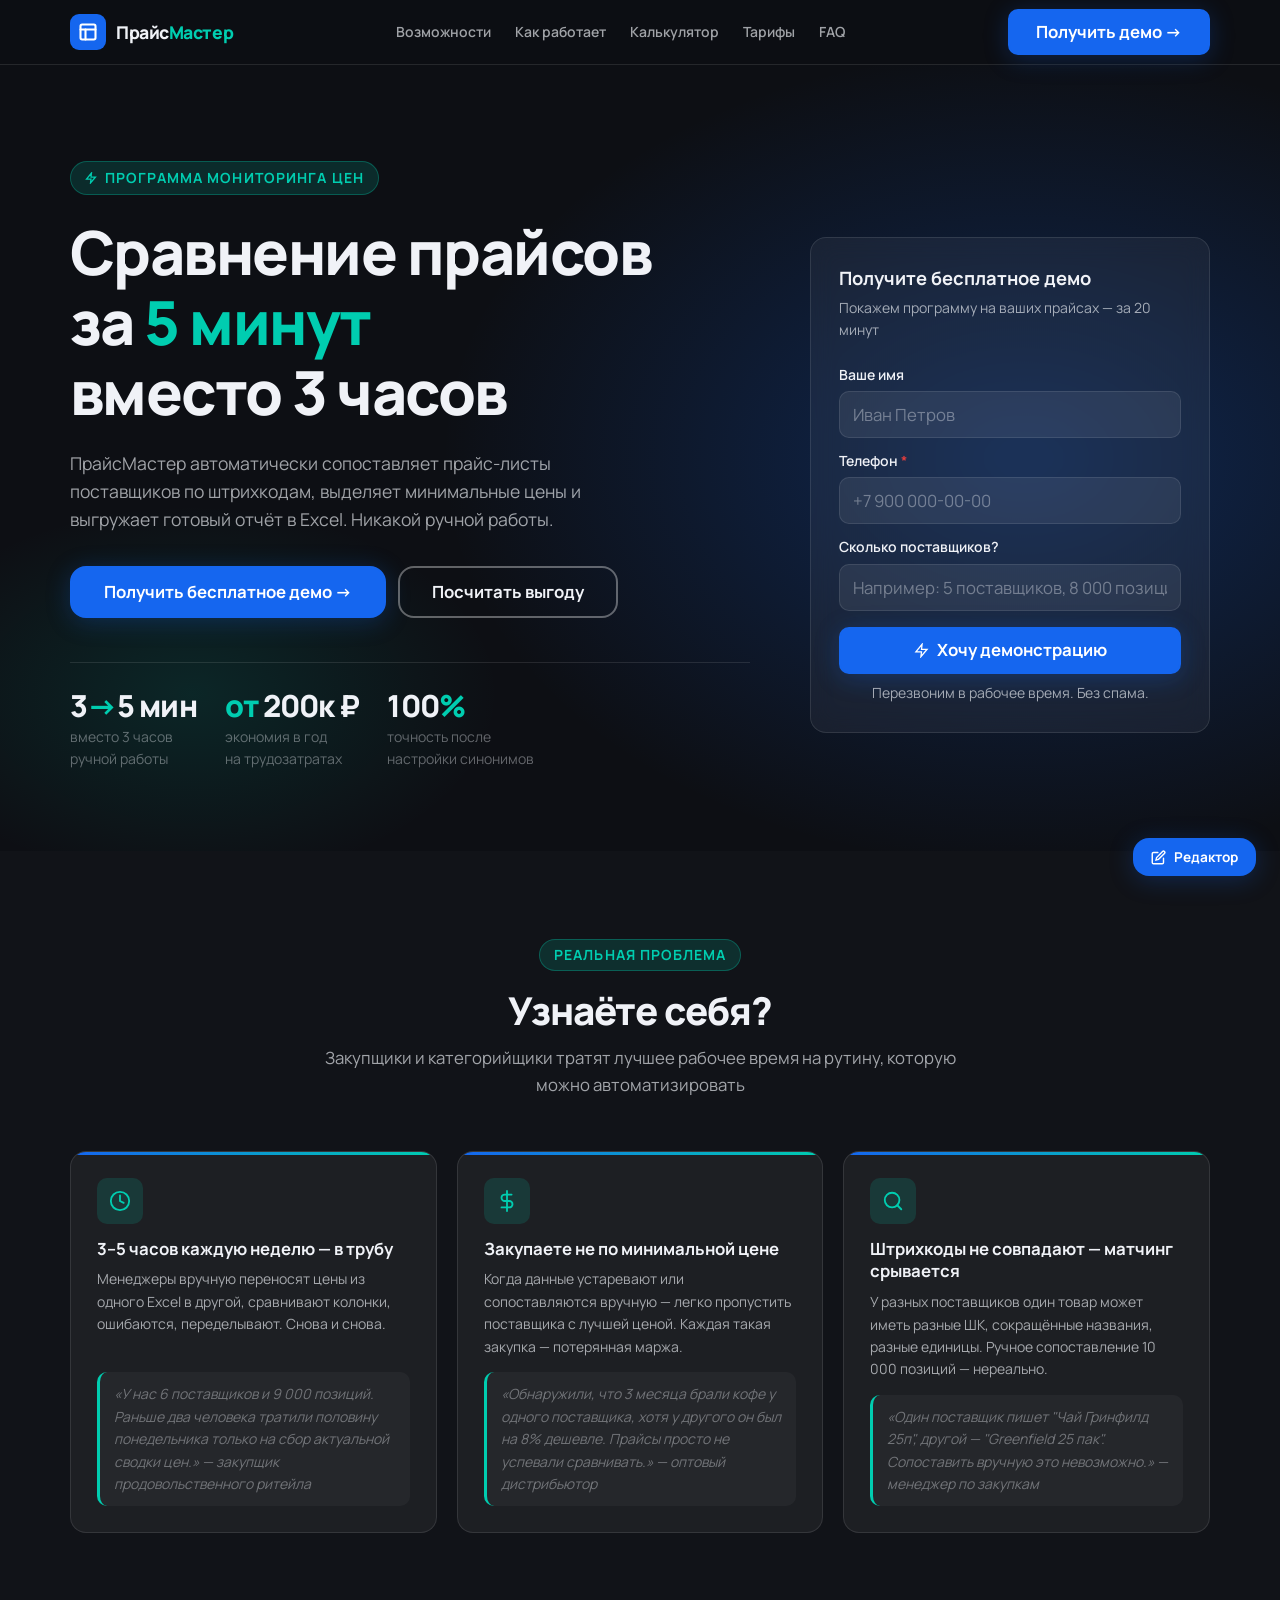
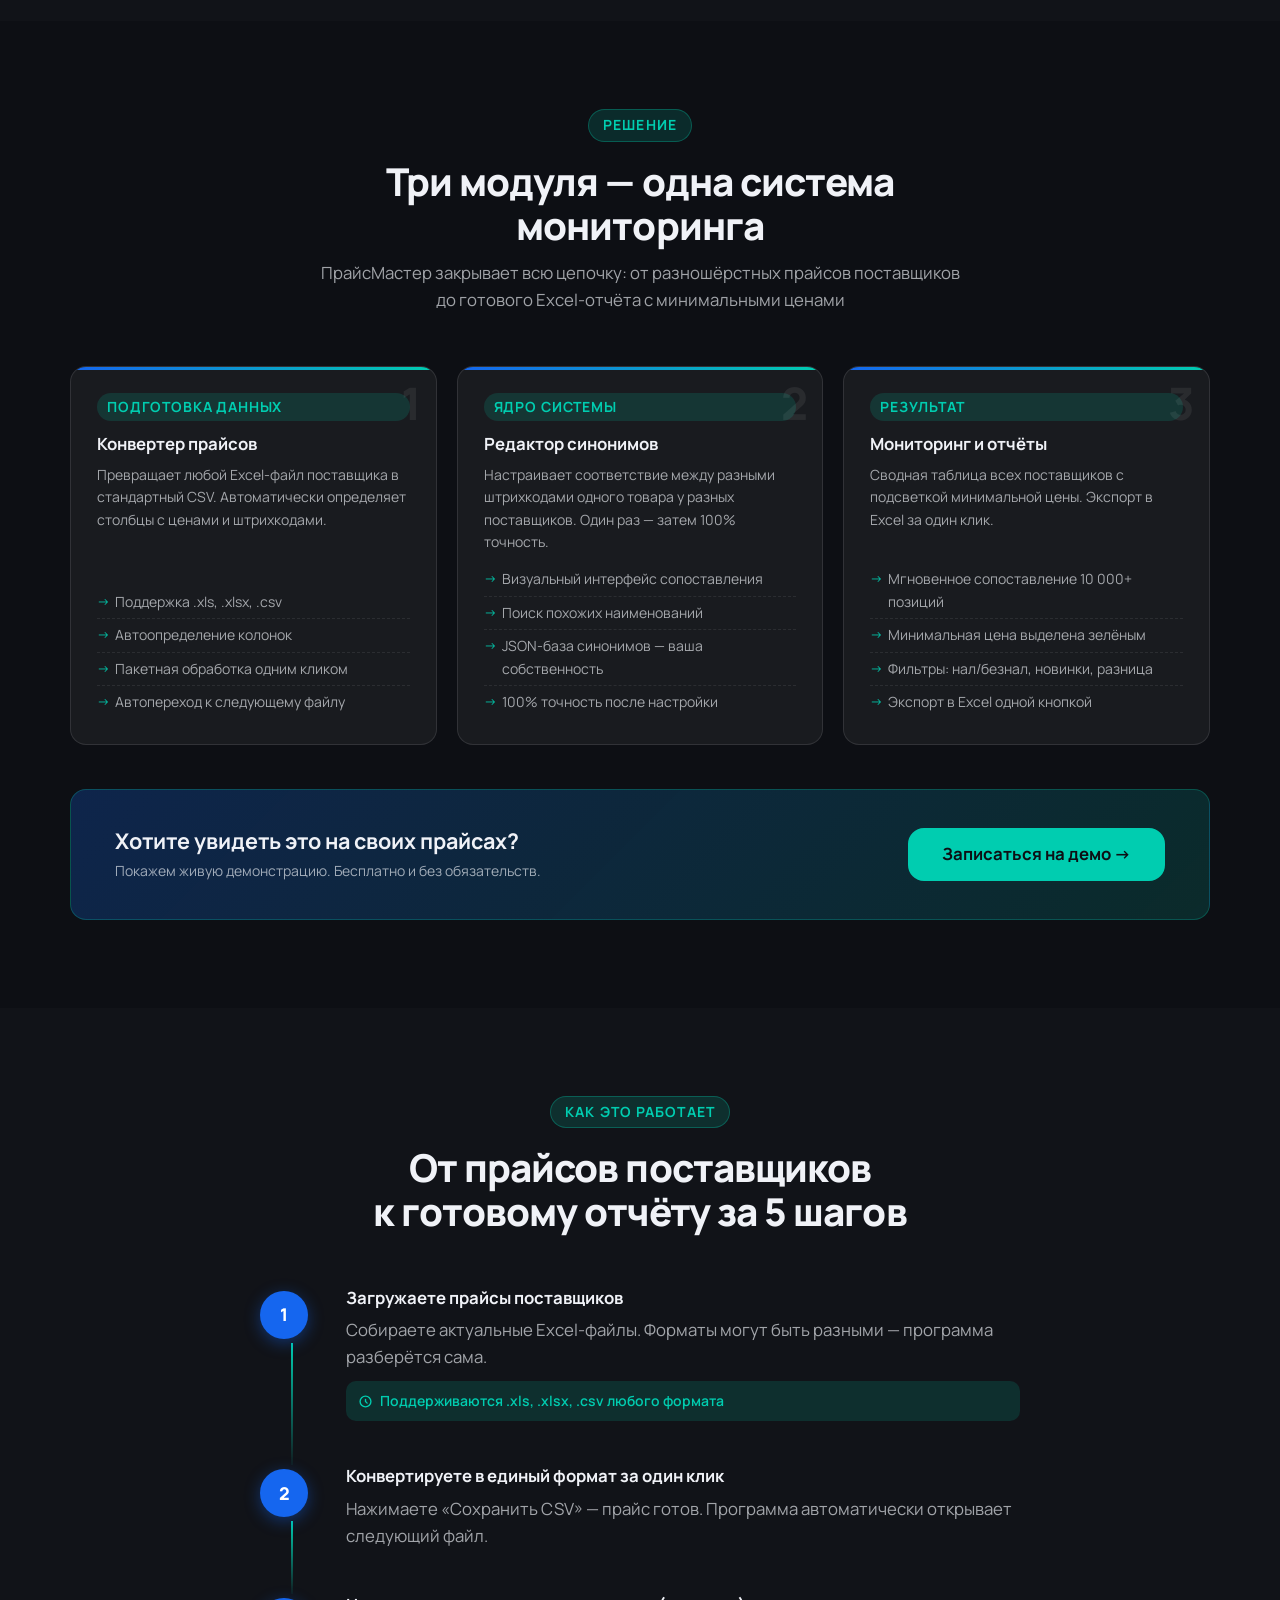
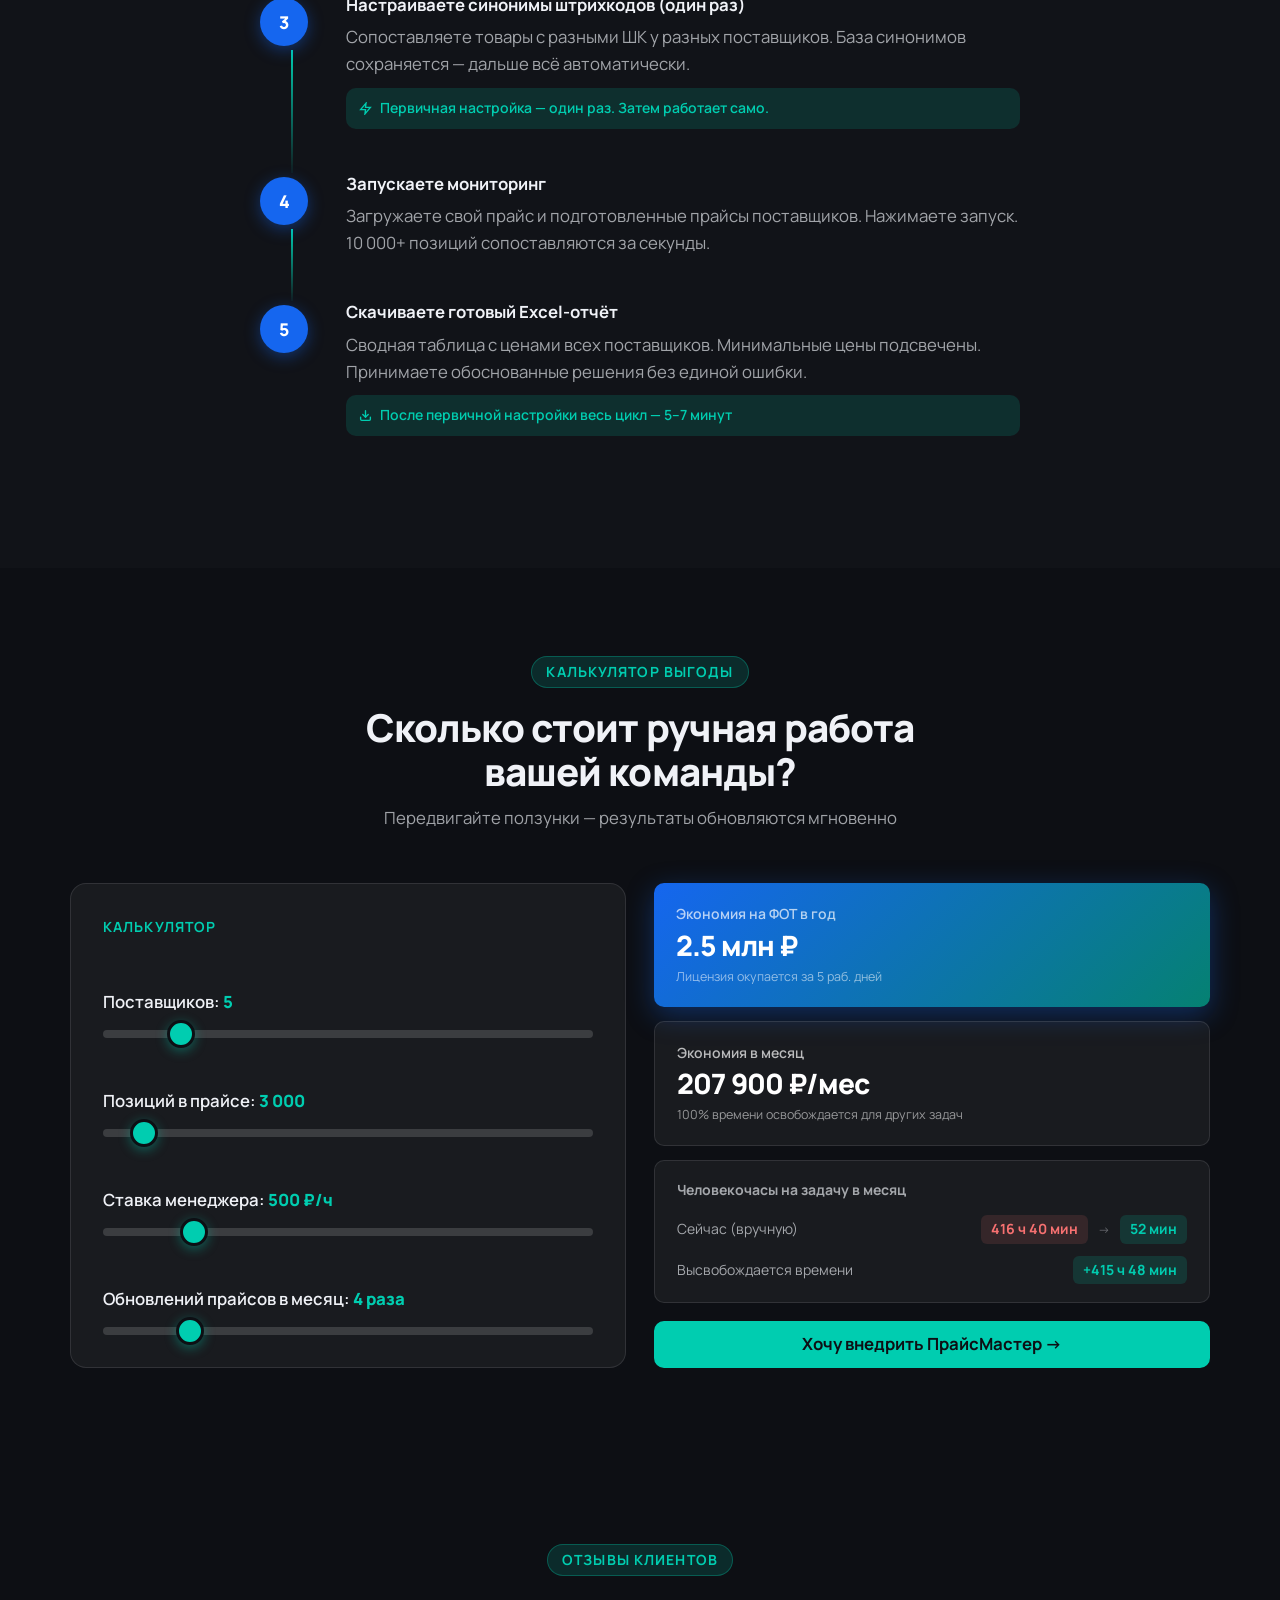
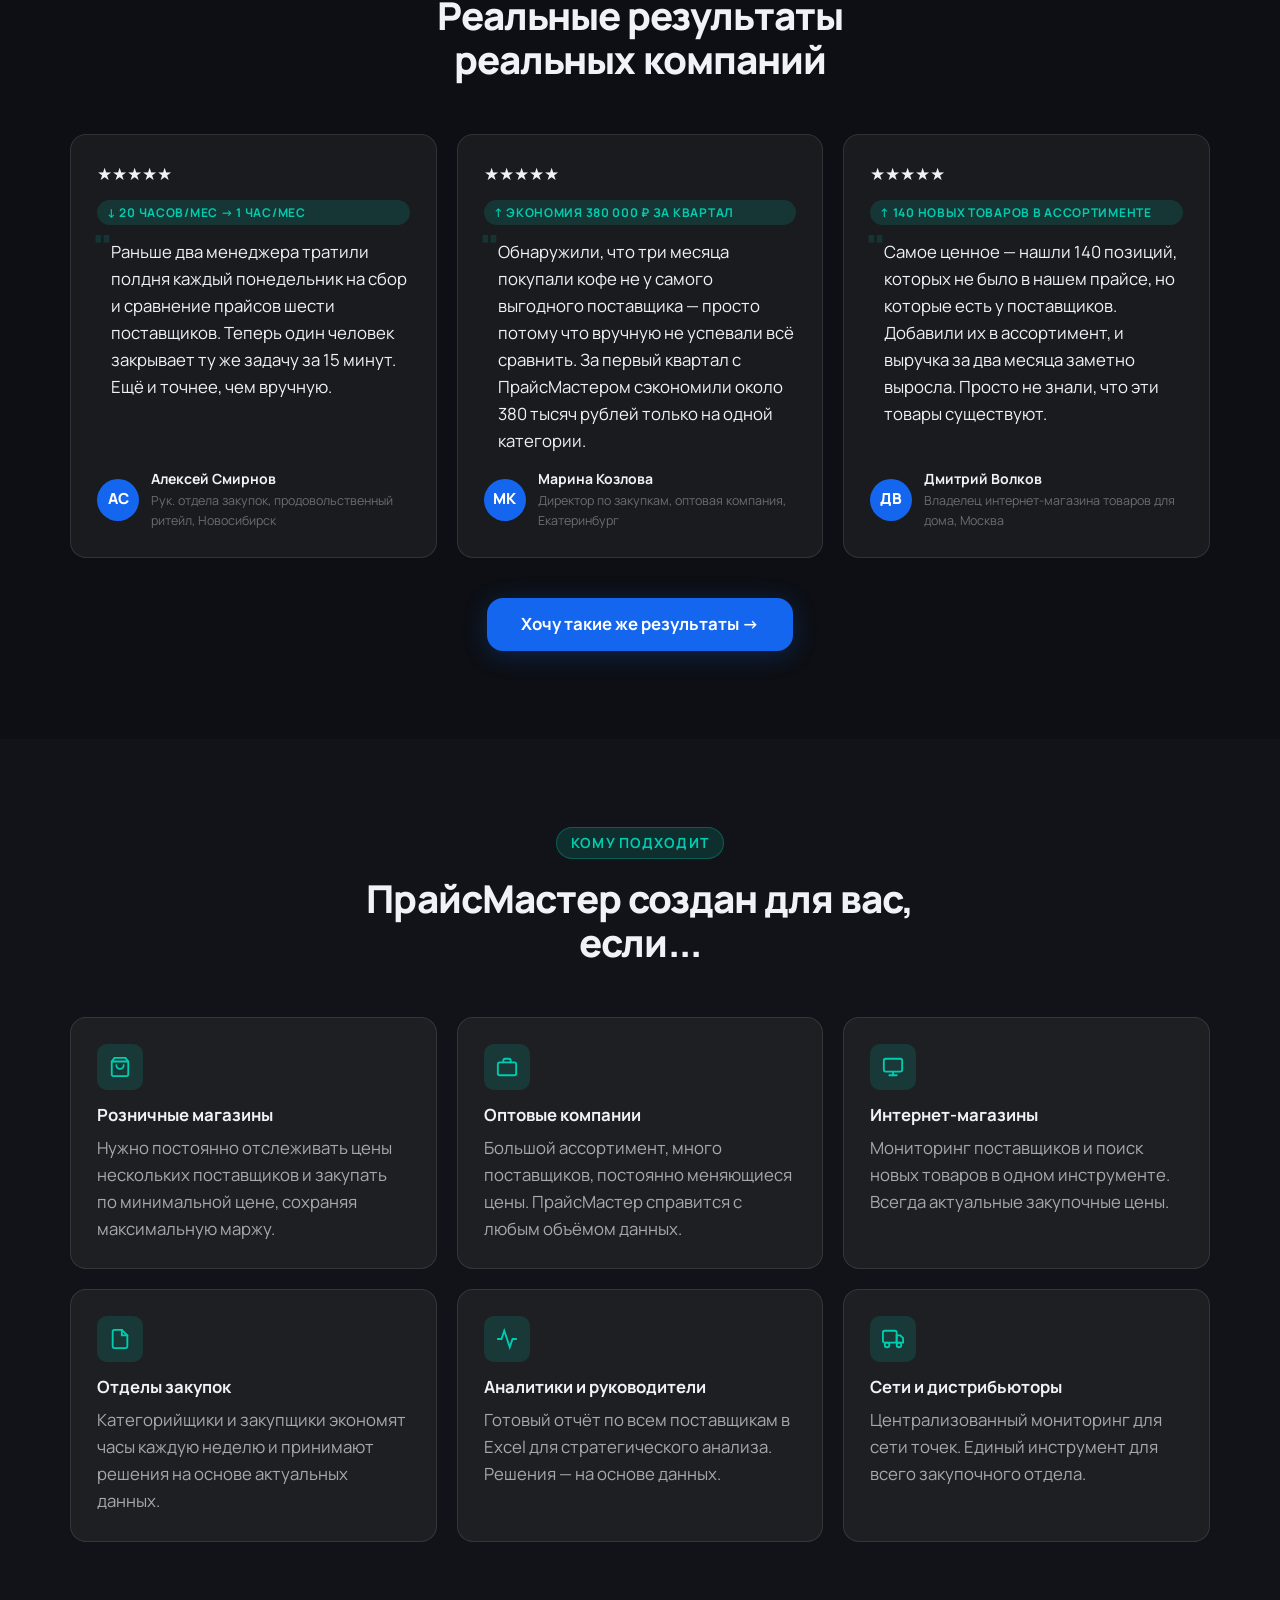
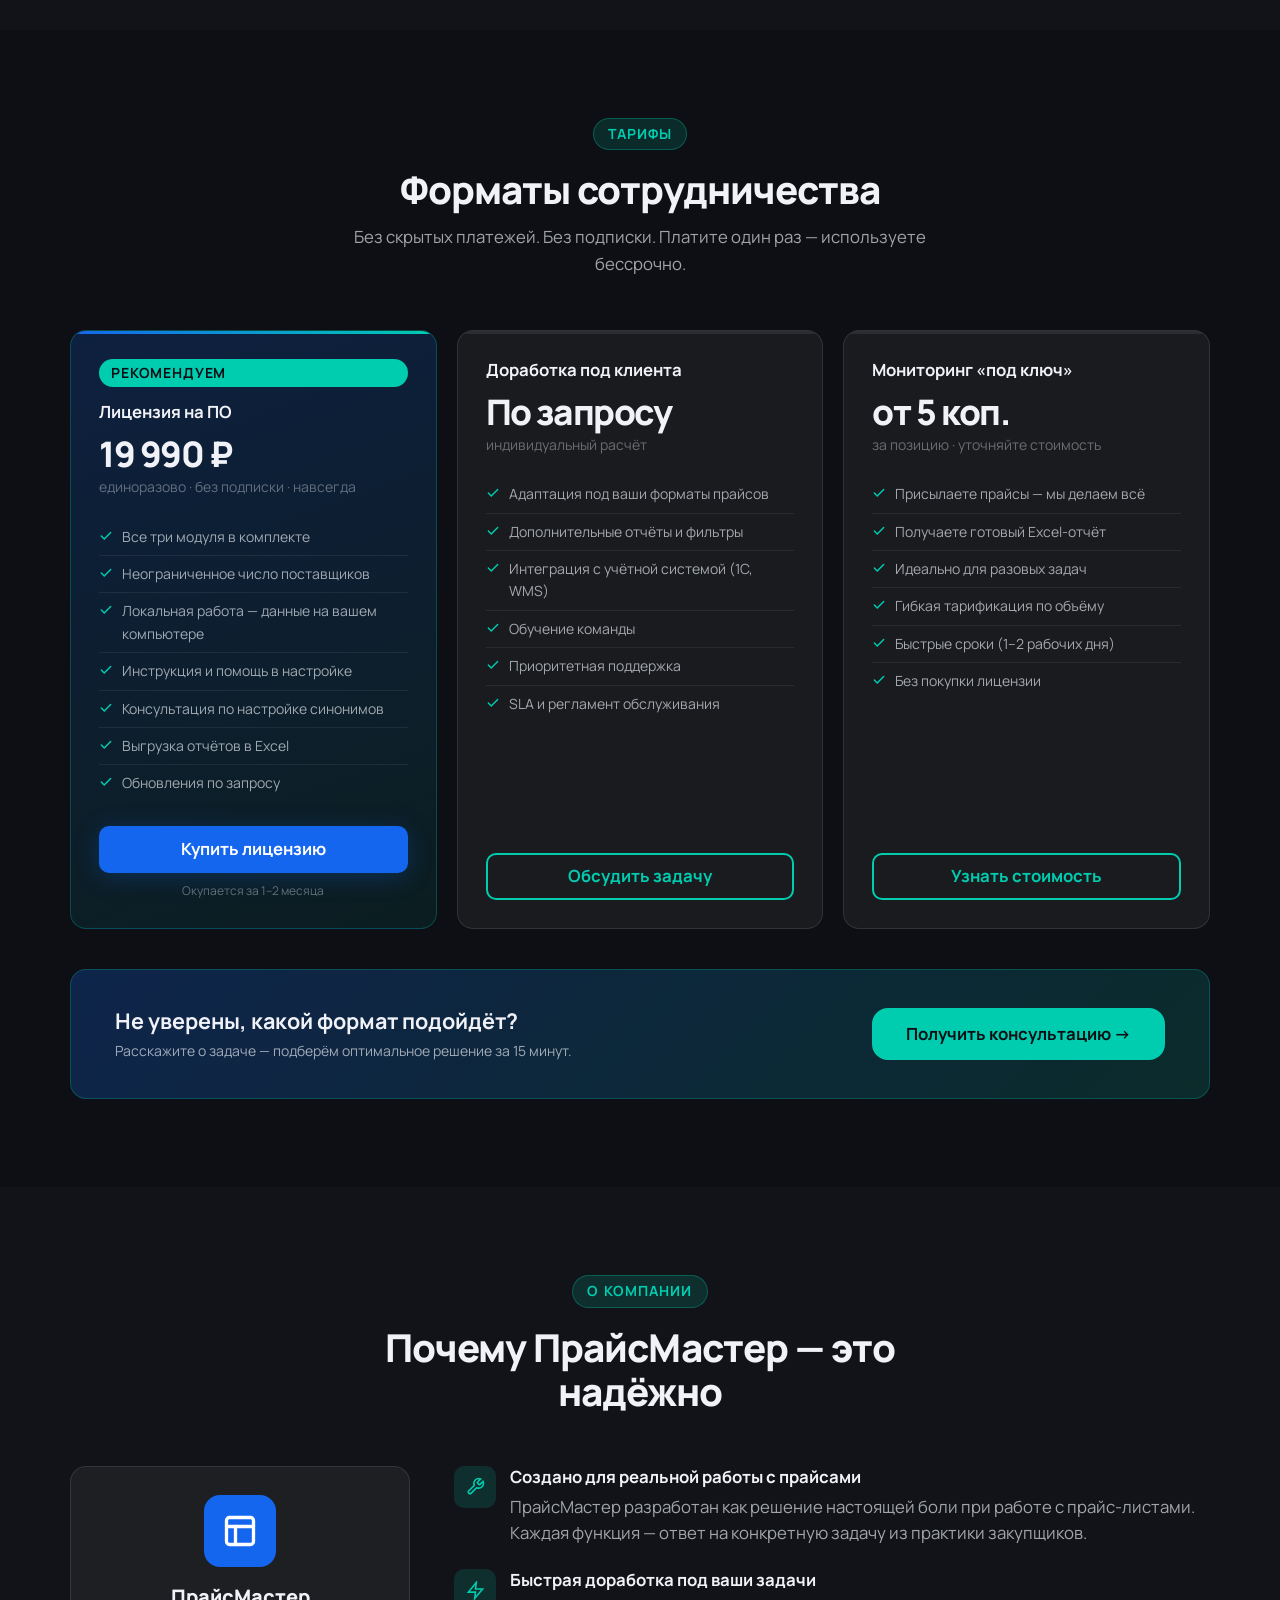
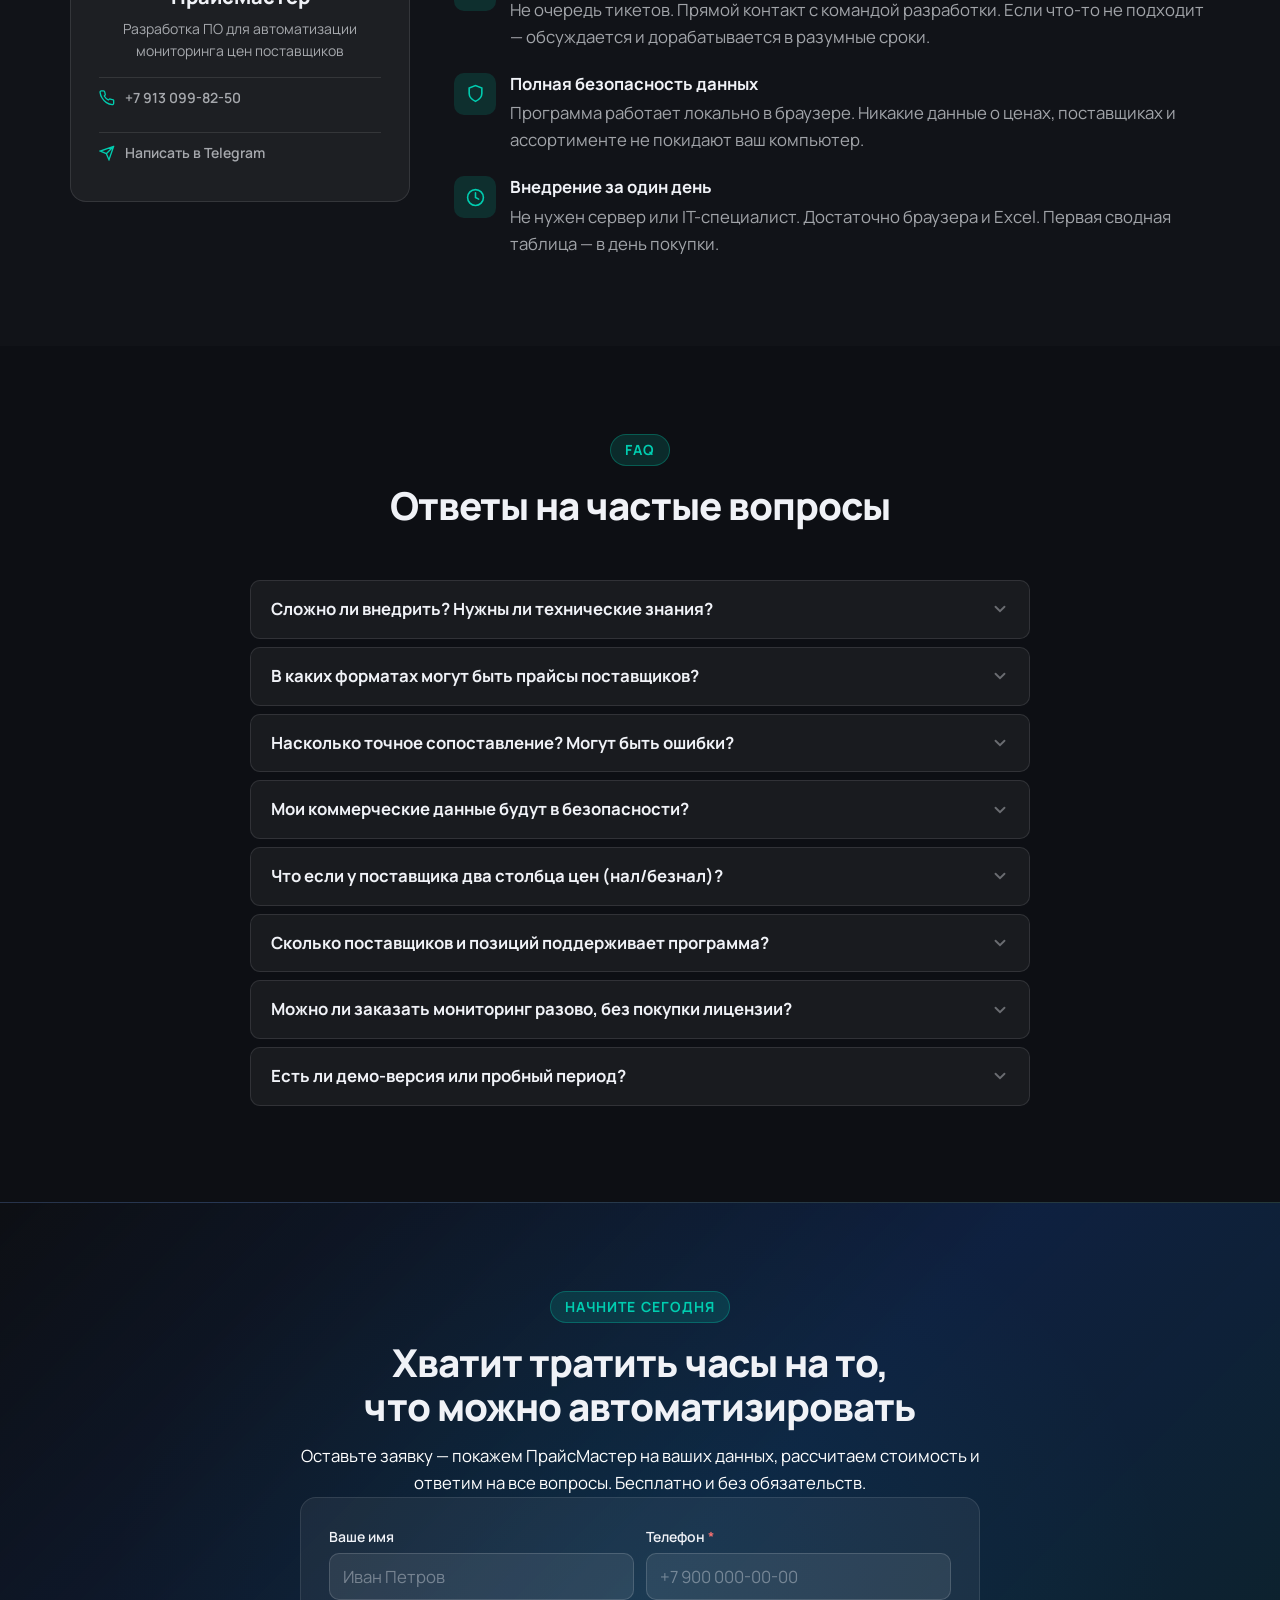
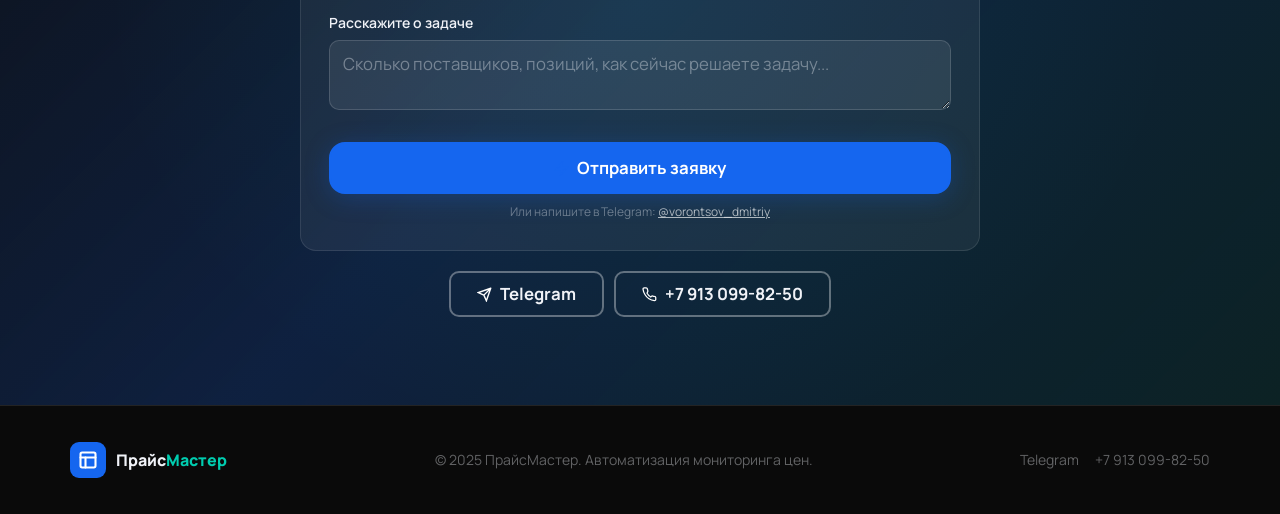
==== index.html @ 725a840a "Update index.html" ====
<!DOCTYPE html>
<html lang="ru">
<head>
<meta charset="UTF-8">
<meta name="viewport" content="width=device-width, initial-scale=1.0">
<title>ПрайсМастер — Автоматический мониторинг цен поставщиков</title>
<meta name="description" content="ПрайсМастер: автоматическое сравнение прайс-листов поставщиков за 5 минут вместо 3 часов. Экономия от 200 000 ₽ в год.">
<link rel="icon" href="data:image/svg+xml,<svg xmlns='http://www.w3.org/2000/svg' viewBox='0 0 32 32'><rect width='32' height='32' rx='7' fill='%231566EF'/><rect x='5' y='5' width='22' height='22' rx='2' fill='none' stroke='white' stroke-width='1.5'/><line x1='5' y1='12' x2='27' y2='12' stroke='white' stroke-width='1.5'/><line x1='13' y1='12' x2='13' y2='27' stroke='white' stroke-width='1.5'/></svg>" type="image/svg+xml">

<!-- EDITOR STYLES (editor-only) -->
<style id="editor-css" class="editor-only-style">
.editor-active [contenteditable=true]:hover{outline:2px dashed rgba(21,102,239,.45);outline-offset:2px;cursor:text;border-radius:3px}
.editor-active [contenteditable=true]:focus{outline:2px solid #1566EF;outline-offset:2px;border-radius:3px;background:rgba(21,102,239,.04)}
.editor-active .bctrl{display:flex!important}
.bctrl{display:none!important;position:absolute;top:8px;right:8px;gap:4px;z-index:50;pointer-events:auto}
.bcb{background:rgba(15,23,42,.75);color:#fff;border:none;border-radius:6px;padding:5px 9px;cursor:pointer;font-size:.75rem;font-family:var(--font)}
.bcb:hover{background:#1566EF}
</style>

<style>
@import url('https://fonts.tildacdn.com/fonts/tildafont/tildasans.css');
@import url('https://fonts.googleapis.com/css2?family=Manrope:wght@400;500;600;700;800&display=swap');

/* ══════════════════════════════════════════
   VARIABLES — DARK THEME
══════════════════════════════════════════ */
:root {
  --black:  #0A0A0A;
  --bg:     #0D0F14;
  --bg-2:   #111318;
  --bg-card:rgba(255,255,255,.05);
  --border: rgba(255,255,255,.1);
  --border-h:rgba(255,255,255,.18);
  --blue:   #1566EF;
  --blue-d: #0F4FBF;
  --blue-l: rgba(21,102,239,.18);
  --teal:   #00CDB0;
  --teal-d: #00A896;
  --teal-l: rgba(0,205,176,.15);
  --white:  #FFFFFF;
  --text:   #F0F2F7;
  --text-2: rgba(240,242,247,.65);
  --text-3: rgba(240,242,247,.38);
  --gray-t: rgba(240,242,247,.5);
  --gray:   #111318;
  --gray-2: rgba(255,255,255,.08);
  --font:   'TildaSans','Manrope',-apple-system,sans-serif;
  --fz1: clamp(2rem,5vw,3.8rem);
  --fz2: clamp(1.45rem,3vw,2.4rem);
  --fz3: 1.05rem;
  --fz4: 0.875rem;
  --lh:  1.6;
  --lh-h:1.15;
  --ls-h:-0.025em;
  --r:   16px;
  --r-sm:10px;
  --sh:  0 4px 24px rgba(21,102,239,.25);
  --sh-lg:0 16px 48px rgba(21,102,239,.3);
  --sh-teal:0 8px 32px rgba(0,205,176,.22);
}

/* ══════════════════════════════════════════ TEAL BREATHING ANIMATION */
@keyframes teal-breath {
  0%,100%{box-shadow:0 0 0 0 rgba(0,205,176,0),0 0 0 0 rgba(0,205,176,0)}
  50%{box-shadow:0 0 36px 4px rgba(0,205,176,.2),0 0 72px 16px rgba(0,205,176,.07)}
}
@keyframes teal-border {
  0%,100%{border-color:var(--border)}
  50%{border-color:rgba(0,205,176,.5)}
}
.glow-teal{animation:teal-breath 3.5s ease-in-out infinite,teal-border 3.5s ease-in-out infinite}

/* ══════════════════════════════════════════ RESET */
*,*::before,*::after{box-sizing:border-box;margin:0;padding:0}
html{scroll-behavior:smooth;overflow-x:hidden}
body{font-family:var(--font);font-size:var(--fz3);line-height:var(--lh);color:var(--text);background:var(--bg);overflow-x:hidden;-webkit-font-smoothing:antialiased}
a{color:inherit;text-decoration:none}
img{max-width:100%;display:block}
button,input,select,textarea{font-family:inherit}

/* ══════════════════════════════════════════ TYPOGRAPHY */
h1{font-size:var(--fz1);font-weight:800;line-height:var(--lh-h);letter-spacing:var(--ls-h);color:var(--text)}
h2{font-size:var(--fz2);font-weight:800;line-height:var(--lh-h);letter-spacing:var(--ls-h);color:var(--text)}
h3{font-size:var(--fz3);font-weight:700;line-height:1.35;color:var(--text)}
p{font-size:var(--fz3);line-height:var(--lh);color:var(--text-2)}
small{font-size:var(--fz4);line-height:var(--lh)}

/* ══════════════════════════════════════════ LAYOUT */
.container{max-width:1180px;margin:0 auto;padding:0 20px}
.section{padding:88px 0}
@media(max-width:640px){.section{padding:60px 0}}

/* ══════════════════════════════════════════ GRIDS */
.grid-2{display:grid;grid-template-columns:repeat(2,1fr);gap:20px;align-items:stretch}
.grid-3{display:grid;grid-template-columns:repeat(3,1fr);gap:20px;align-items:stretch}
.grid-4{display:grid;grid-template-columns:repeat(4,1fr);gap:20px;align-items:stretch}

/* ══════════════════════════════════════════ LABEL */
.label{display:inline-flex;align-items:center;gap:6px;font-size:var(--fz4);font-weight:700;letter-spacing:.08em;text-transform:uppercase;color:var(--teal);background:var(--teal-l);border:1.5px solid rgba(0,205,176,.3);padding:4px 14px;border-radius:99px;margin-bottom:18px}
.label.dark{color:var(--teal);background:var(--teal-l);border-color:rgba(0,205,176,.3)}

/* ══════════════════════════════════════════ BUTTONS — UNIFIED DARK STYLE */
.btn{display:inline-flex;align-items:center;justify-content:center;gap:8px;padding:13px 26px;border-radius:var(--r-sm);border:2px solid transparent;cursor:pointer;font-size:var(--fz3);font-weight:700;line-height:1;transition:all .2s;white-space:nowrap;font-family:var(--font)}
.btn-primary{background:var(--blue);color:#fff;border-color:var(--blue);box-shadow:var(--sh)}
.btn-primary:hover{background:var(--blue-d);border-color:var(--blue-d);transform:translateY(-2px);box-shadow:var(--sh-lg)}
.btn-outline{background:transparent;color:var(--teal);border-color:var(--teal)}
.btn-outline:hover{background:var(--teal);color:#0D0F14;transform:translateY(-2px)}
.btn-white{background:var(--teal);color:#0D0F14;border-color:var(--teal)}
.btn-white:hover{background:var(--teal-d);border-color:var(--teal-d);transform:translateY(-2px)}
.btn-outline-white{background:transparent;color:var(--text);border-color:rgba(255,255,255,.35)}
.btn-outline-white:hover{background:rgba(255,255,255,.08);border-color:var(--text)}
.btn-lg{padding:16px 32px;font-size:1.05rem;border-radius:var(--r)}
.btn-full{width:100%}

/* ══════════════════════════════════════════ NAV */
.nav{position:sticky;top:0;z-index:200;background:rgba(13,15,20,.94);backdrop-filter:blur(20px);border-bottom:1.5px solid var(--border)}
.nav-inner{display:flex;align-items:center;justify-content:space-between;height:64px;gap:12px}
.nav-logo{display:flex;align-items:center;gap:10px;flex-shrink:0}
.nav-logo-mark{width:36px;height:36px;border-radius:9px;background:var(--blue);display:flex;align-items:center;justify-content:center;flex-shrink:0}
.nav-logo-mark svg{width:20px;height:20px}
.nav-logo-text{font-size:1.1rem;font-weight:800;letter-spacing:-.025em;color:var(--text);white-space:nowrap}
.nav-logo-text span{color:var(--teal)}
.nav-links{display:flex;align-items:center;gap:2px}
.nav-links a{font-size:var(--fz4);font-weight:600;color:var(--text-2);padding:6px 11px;border-radius:8px;transition:all .15s;white-space:nowrap}
.nav-links a:hover{color:var(--teal);background:var(--teal-l)}
.nav-right{display:flex;align-items:center;gap:8px;flex-shrink:0}
.hamburger{display:none;background:none;border:1.5px solid var(--border);border-radius:var(--r-sm);padding:9px;cursor:pointer;align-items:center;justify-content:center;color:var(--text);transition:all .2s;flex-shrink:0}
.hamburger:hover{border-color:var(--teal);color:var(--teal)}
.mobile-menu{display:none;position:absolute;top:calc(100% + 1px);left:0;right:0;background:var(--bg-2);border-bottom:1.5px solid var(--border);padding:16px 20px;flex-direction:column;gap:6px;box-shadow:0 16px 48px rgba(0,0,0,.4);z-index:199}
.mobile-menu.open{display:flex}
.mobile-menu a.mob-link{display:flex;align-items:center;gap:10px;padding:11px 14px;border-radius:var(--r-sm);font-size:var(--fz3);font-weight:600;color:var(--text);transition:all .15s;border:1.5px solid transparent}
.mobile-menu a.mob-link:hover{background:var(--teal-l);color:var(--teal);border-color:rgba(0,205,176,.2)}
.mobile-menu-divider{height:1px;background:var(--border);margin:6px 0}
.mobile-menu .btn{width:100%;margin-top:2px}
@media(max-width:900px){.nav-links{display:none}.nav-right .btn{display:none}.hamburger{display:flex}}

/* ══════════════════════════════════════════ HERO */
.hero{background:var(--bg);color:var(--text);padding:96px 0 80px;position:relative;overflow:hidden}
.hero::before{content:'';position:absolute;inset:0;background:radial-gradient(ellipse 70% 80% at 80% 50%,rgba(21,102,239,.28) 0%,transparent 65%),radial-gradient(ellipse 40% 40% at 15% 80%,rgba(0,205,176,.12) 0%,transparent 60%);pointer-events:none}
.hero-grid{display:grid;grid-template-columns:1fr 400px;gap:60px;align-items:start;position:relative;z-index:1}
.hero-eyebrow{display:inline-flex;align-items:center;gap:8px;font-size:var(--fz4);font-weight:700;letter-spacing:.08em;text-transform:uppercase;color:var(--teal);background:var(--teal-l);border:1.5px solid rgba(0,205,176,.3);padding:5px 14px;border-radius:99px;margin-bottom:22px}
.hero h1{color:var(--text);margin-bottom:22px}
.hero h1 .accent{color:var(--teal)}
.hero-sub{font-size:1.1rem;color:var(--text-2);margin-bottom:32px;max-width:540px}
.hero-ctas{display:flex;flex-wrap:wrap;gap:12px;margin-bottom:44px}
.hero-stats{display:flex;flex-wrap:wrap;gap:28px;padding-top:28px;border-top:1px solid rgba(255,255,255,.1)}
.hero-stat-num{font-size:1.9rem;font-weight:800;color:var(--text);line-height:1;letter-spacing:-.03em}
.hero-stat-num span{color:var(--teal)}
.hero-stat-label{font-size:var(--fz4);color:var(--text-3);margin-top:4px}
.hero-card{background:var(--bg-card);backdrop-filter:blur(12px);border:1.5px solid var(--border);border-radius:var(--r);padding:28px;position:sticky;top:76px;color:var(--text)}
.hero-card h3{font-size:1.15rem;color:var(--text);margin-bottom:6px}
.hero-card p{font-size:var(--fz4);color:var(--text-2)}
.hero-card-header{margin-bottom:22px}
@media(max-width:1024px){.hero-grid{grid-template-columns:1fr}.hero-card{max-width:480px;position:static}}
@media(max-width:640px){.hero{padding:64px 0 52px}.hero-ctas{flex-direction:column}}

/* ══════════════════════════════════════════ FORMS */
.form-group{margin-bottom:12px}
.form-label{display:block;font-size:var(--fz4);font-weight:600;color:var(--text);margin-bottom:5px}
.form-input{width:100%;padding:11px 13px;border:1.5px solid var(--border);border-radius:var(--r-sm);font-size:var(--fz3);color:var(--text);background:rgba(255,255,255,.07);transition:border-color .2s,box-shadow .2s}
.form-input:focus{outline:none;border-color:var(--teal);box-shadow:0 0 0 3px rgba(0,205,176,.12);background:rgba(255,255,255,.1)}
.form-input::placeholder{color:var(--text-3)}
.form-input.err{border-color:#f87171}
.form-note{font-size:.75rem;color:var(--text-3);text-align:center;margin-top:8px}
.form-success{display:none;text-align:center;padding:24px 0}
.form-success-icon{display:flex;justify-content:center;margin-bottom:12px}
.form-success h4{color:var(--teal);margin-bottom:4px}

/* ══════════════════════════════════════════ SECTION HEADER */
.section-header{max-width:640px;margin:0 auto 52px;text-align:center}

/* ══════════════════════════════════════════ PAIN */
.pain{background:var(--bg-2)}
.pain-cards{display:grid;grid-template-columns:repeat(3,1fr);gap:20px;align-items:stretch}
.pain-card{background:var(--bg-card);border-radius:var(--r);padding:26px;border:1.5px solid var(--border);transition:all .25s;display:flex;flex-direction:column;position:relative;overflow:hidden}
.pain-card::before{content:'';position:absolute;top:0;left:0;right:0;height:3px;background:linear-gradient(90deg,var(--blue),var(--teal))}
.pain-card:hover{transform:translateY(-4px);border-color:var(--border-h);box-shadow:0 8px 32px rgba(0,0,0,.3)}
.pain-icon{width:46px;height:46px;border-radius:var(--r-sm);background:var(--teal-l);display:flex;align-items:center;justify-content:center;margin-bottom:14px;flex-shrink:0}
.pain-icon svg{width:22px;height:22px;stroke:var(--teal)}
.pain-card h3{color:var(--text);margin-bottom:8px;font-size:var(--fz3);font-weight:700}
.pain-card p{flex:1;font-size:var(--fz4);color:var(--text-2)}
.pain-example{margin-top:14px;padding:11px 14px;background:rgba(255,255,255,.04);border-radius:var(--r-sm);border-left:3px solid var(--teal);font-size:var(--fz4);color:var(--text-3);font-style:italic}

/* ══════════════════════════════════════════ SOLUTION */
.solution-cards{display:grid;grid-template-columns:repeat(3,1fr);gap:20px;align-items:stretch;margin-bottom:44px}
.solution-card{background:var(--bg-card);border-radius:var(--r);padding:26px;border:1.5px solid var(--border);transition:all .25s;position:relative;overflow:hidden;display:flex;flex-direction:column}
.solution-card::before{content:'';position:absolute;top:0;left:0;right:0;height:3px;background:linear-gradient(90deg,var(--blue),var(--teal))}
.solution-card:hover{transform:translateY(-4px);border-color:var(--border-h)}
.solution-card-num{font-size:2.8rem;font-weight:800;color:rgba(255,255,255,.07);position:absolute;top:14px;right:16px;line-height:1;letter-spacing:-.03em}
.s-badge{display:inline-flex;align-items:center;font-size:var(--fz4);font-weight:700;letter-spacing:.06em;text-transform:uppercase;padding:3px 10px;border-radius:99px;margin-bottom:12px}
.s-badge.bl{background:var(--teal-l);color:var(--teal)}
.s-badge.dk{background:rgba(255,255,255,.1);color:var(--text)}
.solution-card h3{color:var(--text);margin-bottom:8px;font-size:var(--fz3);font-weight:700}
.solution-card p{flex:1;font-size:var(--fz4);color:var(--text-2)}
.solution-card ul{list-style:none;margin-top:10px}
.solution-card ul li{font-size:var(--fz4);color:var(--text-2);padding:5px 0 5px 18px;position:relative;border-bottom:1px dashed rgba(255,255,255,.08);line-height:var(--lh)}
.solution-card ul li:last-child{border-bottom:none}
.solution-card ul li::before{content:'→';position:absolute;left:0;color:var(--teal);font-size:.8rem}
.cta-banner{background:linear-gradient(135deg,rgba(21,102,239,.25) 0%,rgba(0,205,176,.15) 100%);border:1.5px solid rgba(0,205,176,.25);border-radius:var(--r);padding:36px 44px;display:flex;align-items:center;justify-content:space-between;gap:20px;flex-wrap:wrap}
.cta-banner h3{color:var(--text);font-size:1.35rem;font-weight:700}
.cta-banner p{color:var(--text-2);font-size:var(--fz4);margin-top:5px}
@media(max-width:640px){.cta-banner{flex-direction:column;text-align:center;padding:24px}.cta-banner .btn{width:100%}}

/* ══════════════════════════════════════════ HOW */
.how-bg{background:var(--bg-2)}
.steps{display:flex;flex-direction:column;max-width:760px;margin:0 auto}
.step{display:grid;grid-template-columns:64px 1fr;gap:0;position:relative}
.step-line{position:absolute;left:31px;top:56px;bottom:0;width:2px;background:linear-gradient(var(--teal),rgba(0,205,176,.05));z-index:0}
.step-num{width:48px;height:48px;border-radius:50%;background:var(--blue);color:#fff;display:flex;align-items:center;justify-content:center;font-size:1.1rem;font-weight:800;flex-shrink:0;position:relative;z-index:1;margin-top:4px;box-shadow:0 4px 16px rgba(21,102,239,.4)}
.step-body{padding:0 0 44px 22px}
.step-body h3{color:var(--text);margin-bottom:8px}
.step-tip{display:flex;align-items:center;gap:8px;margin-top:10px;padding:9px 13px;background:var(--teal-l);border-radius:var(--r-sm);font-size:var(--fz4);color:var(--teal);font-weight:600}

/* ══════════════════════════════════════════ CALCULATOR */
.calc-bg{background:var(--bg)}
.calc-title-area{max-width:640px;margin:0 auto 52px;text-align:center}
.calc-title-area h2{color:var(--text)}
.calc-title-area p{color:var(--text-2);margin-top:10px}
.calc-wrapper{display:grid;grid-template-columns:1fr 1fr;gap:28px;align-items:stretch}
.calc-inputs{background:var(--bg-card);border:1.5px solid var(--border);border-radius:var(--r);padding:32px;display:flex;flex-direction:column;justify-content:space-between}
.calc-inputs-title{font-size:var(--fz4);font-weight:700;text-transform:uppercase;letter-spacing:.08em;color:var(--teal);margin-bottom:28px}
.calc-row{margin-bottom:28px}
.calc-row:last-child{margin-bottom:0}
.calc-row label{display:block;font-size:var(--fz3);font-weight:600;color:var(--text);margin-bottom:14px}
.calc-slider-wrap{display:flex;align-items:center;gap:12px}
.calc-slider{flex:1;-webkit-appearance:none;appearance:none;height:8px;border-radius:99px;background:rgba(255,255,255,.15);outline:none;cursor:pointer}
.calc-slider::-webkit-slider-thumb{-webkit-appearance:none;width:28px;height:28px;border-radius:50%;background:var(--teal);border:3px solid var(--bg);box-shadow:0 3px 12px rgba(0,205,176,.4);cursor:pointer;transition:transform .15s}
.calc-slider::-webkit-slider-thumb:hover{transform:scale(1.15)}
.calc-slider::-moz-range-thumb{width:28px;height:28px;border-radius:50%;background:var(--teal);border:3px solid var(--bg);box-shadow:0 3px 12px rgba(0,205,176,.4);cursor:pointer}
.calc-val-badge{min-width:80px;text-align:right;font-size:1rem;font-weight:800;color:var(--text);letter-spacing:-.02em;white-space:nowrap}
.calc-results-panel{display:flex;flex-direction:column;gap:14px}
.calc-result-card{border-radius:var(--r-sm);padding:20px 22px;display:flex;flex-direction:column;gap:4px}
.calc-result-card.highlight{background:linear-gradient(135deg,var(--blue) 0%,rgba(0,205,176,.6) 100%);box-shadow:0 8px 28px rgba(21,102,239,.35)}
.calc-result-card.normal{background:var(--bg-card);border:1.5px solid var(--border)}
.cr-label{font-size:var(--fz4);font-weight:600;color:rgba(255,255,255,.7)}
.cr-val{font-size:1.75rem;font-weight:800;color:#fff;line-height:1.1;letter-spacing:-.03em}
.cr-sub{font-size:.78rem;color:rgba(255,255,255,.55);margin-top:2px}
.calc-compare{background:var(--bg-card);border:1.5px solid var(--border);border-radius:var(--r-sm);padding:18px 22px}
.calc-compare-title{font-size:var(--fz4);font-weight:700;color:var(--text-2);margin-bottom:14px}
.calc-compare-row{display:flex;align-items:center;justify-content:space-between;margin-bottom:12px}
.calc-compare-row:last-child{margin-bottom:0}
.calc-compare-label{font-size:var(--fz4);color:var(--text-2)}
.calc-compare-vals{display:flex;gap:10px;align-items:center}
.cv-before{font-size:var(--fz4);font-weight:700;color:#f87171;background:rgba(248,113,113,.12);padding:3px 10px;border-radius:6px}
.cv-after{font-size:var(--fz4);font-weight:700;color:var(--teal);background:var(--teal-l);padding:3px 10px;border-radius:6px}
.cv-arrow{color:var(--text-3);font-size:.75rem}
.calc-cta-row{margin-top:4px}
@media(max-width:900px){.calc-wrapper{grid-template-columns:1fr}}

/* ══════════════════════════════════════════ DEMO TABLE */
.demo-bg{background:var(--bg-2)}
.stats-row{display:grid;grid-template-columns:repeat(4,1fr);gap:16px;margin-bottom:20px}
.stat-cell{background:var(--bg-card);border-radius:var(--r-sm);padding:18px 20px;border:1.5px solid var(--border)}
.stat-num{font-size:1.55rem;font-weight:800;color:var(--teal);letter-spacing:-.03em}
.stat-label{font-size:var(--fz4);color:var(--text-2);margin-top:3px}

/* ══════════════════════════════════════════ TESTIMONIALS */
.test-grid{display:grid;grid-template-columns:repeat(3,1fr);gap:20px;align-items:stretch}
.test-card{background:var(--bg-card);border-radius:var(--r);padding:26px;border:1.5px solid var(--border);transition:all .2s;display:flex;flex-direction:column}
.test-card:hover{border-color:rgba(0,205,176,.3);box-shadow:var(--sh-teal)}
.test-stars{display:flex;gap:2px;margin-bottom:12px}
.test-star{color:#f59e0b;font-size:.95rem}
.test-quote{color:var(--text);font-size:var(--fz3);line-height:var(--lh);margin-bottom:14px;flex:1;padding-left:14px;position:relative}
.test-quote::before{content:'"';font-size:2.6rem;color:var(--teal-l);font-weight:800;position:absolute;top:-10px;left:-4px;line-height:1;z-index:0;pointer-events:none}
.test-result{display:inline-flex;align-items:center;gap:6px;font-size:.75rem;font-weight:700;text-transform:uppercase;letter-spacing:.06em;color:var(--teal);background:var(--teal-l);padding:3px 10px;border-radius:99px;margin-bottom:14px}
.test-meta{display:flex;align-items:center;gap:12px;margin-top:auto}
.test-avatar{width:42px;height:42px;border-radius:50%;background:var(--blue);display:flex;align-items:center;justify-content:center;font-size:.95rem;font-weight:800;color:#fff;flex-shrink:0}
.test-name{font-size:var(--fz4);font-weight:700;color:var(--text)}
.test-company{font-size:.78rem;color:var(--text-3)}

/* ══════════════════════════════════════════ AUDIENCE */
.audience-bg{background:var(--bg-2)}
.audience-cards{display:grid;grid-template-columns:repeat(3,1fr);gap:20px;align-items:stretch}
.audience-card{background:var(--bg-card);border-radius:var(--r);padding:26px;border:1.5px solid var(--border);transition:all .2s;display:flex;flex-direction:column}
.audience-card:hover{border-color:rgba(0,205,176,.3);box-shadow:var(--sh-teal)}
.aud-icon{width:46px;height:46px;border-radius:var(--r-sm);background:var(--teal-l);display:flex;align-items:center;justify-content:center;margin-bottom:14px;flex-shrink:0}
.aud-icon svg{width:22px;height:22px;stroke:var(--teal)}
.audience-card h3{color:var(--text);margin-bottom:8px}
.audience-card p{flex:1;color:var(--text-2)}

/* ══════════════════════════════════════════ PRICING */
.pricing-grid{display:grid;grid-template-columns:repeat(3,1fr);gap:20px;align-items:stretch}
.pricing-card{background:var(--bg-card);border-radius:var(--r);padding:28px;border:1.5px solid var(--border);display:flex;flex-direction:column;transition:all .2s;position:relative;overflow:hidden}
.pricing-card::before{content:'';position:absolute;top:0;left:0;right:0;height:3px;background:rgba(255,255,255,.08)}
.pricing-card.featured::before{background:linear-gradient(90deg,var(--blue),var(--teal))}
.pricing-card:hover{border-color:var(--border-h);box-shadow:0 8px 32px rgba(0,0,0,.3)}
.pricing-card.featured{background:linear-gradient(160deg,rgba(21,102,239,.2) 0%,rgba(0,205,176,.08) 100%);border-color:rgba(0,205,176,.25)}
.pricing-badge{display:inline-flex;font-size:var(--fz4);font-weight:700;letter-spacing:.06em;text-transform:uppercase;background:var(--teal);color:#0D0F14;padding:3px 12px;border-radius:99px;margin-bottom:14px}
.pricing-card h3{font-size:var(--fz3);font-weight:700;margin-bottom:12px;color:var(--text)}
.pricing-price{font-size:2.2rem;font-weight:800;line-height:1;letter-spacing:-.04em;color:var(--text)}
.pricing-price-note{font-size:var(--fz4);color:var(--text-3);margin-top:5px;margin-bottom:20px}
.pricing-features{list-style:none;margin-bottom:24px;flex:1}
.pricing-features li{display:flex;align-items:flex-start;gap:9px;font-size:var(--fz4);padding:7px 0;border-bottom:1px solid rgba(255,255,255,.07);color:var(--text-2);font-family:var(--font);line-height:var(--lh)}
.pricing-features li:last-child{border-bottom:none}
.pricing-features li::before{content:'';display:inline-block;width:14px;height:14px;flex-shrink:0;background:url("data:image/svg+xml,%3Csvg xmlns='http://www.w3.org/2000/svg' viewBox='0 0 24 24' fill='none' stroke='%2300CDB0' stroke-width='2.5' stroke-linecap='round'%3E%3Cpolyline points='20 6 9 17 4 12'/%3E%3C/svg%3E") center/contain no-repeat;margin-top:3px}
.pricing-card .btn{margin-top:auto}

/* ══════════════════════════════════════════ ABOUT */
.about-bg{background:var(--bg-2)}
.about-grid{display:grid;grid-template-columns:340px 1fr;gap:44px;align-items:start}
.about-card{background:var(--bg-card);border-radius:var(--r);padding:28px;text-align:center;border:1.5px solid var(--border)}
.about-logo-mark{width:72px;height:72px;border-radius:var(--r);background:var(--blue);display:flex;align-items:center;justify-content:center;margin:0 auto 14px}
.about-company-name{font-size:1.25rem;font-weight:800;color:var(--text);margin-bottom:5px}
.about-company-desc{font-size:var(--fz4);color:var(--text-2)}
.contact-row{display:flex;align-items:center;gap:10px;padding:9px 0;border-top:1px solid var(--border);margin-top:14px;font-size:var(--fz4);font-weight:600;color:var(--text-2);transition:color .2s}
.contact-row:hover{color:var(--teal)}
.contact-row svg{flex-shrink:0;width:16px;height:16px;stroke:var(--teal)}
.about-points{display:flex;flex-direction:column;gap:22px}
.about-point{display:flex;gap:14px}
.about-point-icon{width:42px;height:42px;border-radius:10px;background:var(--teal-l);display:flex;align-items:center;justify-content:center;flex-shrink:0}
.about-point-icon svg{width:19px;height:19px;stroke:var(--teal)}
.about-point h3{color:var(--text);margin-bottom:5px}
.about-point p{color:var(--text-2)}
@media(max-width:960px){.about-grid{grid-template-columns:1fr}}

/* ══════════════════════════════════════════ FAQ */
.faq-list{max-width:780px;margin:0 auto}
.faq-item{border:1.5px solid var(--border);border-radius:var(--r-sm);margin-bottom:8px;transition:border-color .2s;cursor:pointer;background:var(--bg-card)}
.faq-item.open{border-color:var(--teal)}
.faq-q{display:flex;align-items:center;justify-content:space-between;gap:14px;padding:17px 20px}
.faq-q h3{font-size:var(--fz3);color:var(--text);font-weight:700}
.faq-chevron{transition:transform .3s;flex-shrink:0;color:var(--text-3)}
.faq-item.open .faq-chevron{transform:rotate(180deg);color:var(--teal)}
.faq-ans{max-height:0;overflow:hidden;transition:max-height .35s ease}
.faq-ans-inner{padding:0 20px 18px;font-size:var(--fz4);color:var(--text-2);line-height:var(--lh)}

/* ══════════════════════════════════════════ FINAL CTA */
.final-cta{background:linear-gradient(135deg,#0D0F14 0%,rgba(21,102,239,.2) 50%,rgba(0,205,176,.1) 100%);padding:88px 0;border-top:1.5px solid var(--border);position:relative;overflow:hidden}
.final-cta::before{content:'';position:absolute;inset:0;background:radial-gradient(ellipse 60% 80% at 50% 50%,rgba(0,205,176,.08) 0%,transparent 70%);pointer-events:none}
.final-cta-inner{max-width:680px;margin:0 auto;text-align:center;position:relative;z-index:1}
.final-cta h2{color:var(--text);margin-bottom:14px}
.final-cta > .final-cta-inner > p{color:#fff;margin-bottom:32px;font-size:1.05rem}
.final-form{background:rgba(255,255,255,.06);border:1.5px solid var(--border);border-radius:var(--r);padding:28px}
.final-form .form-input{background:rgba(255,255,255,.08);border-color:rgba(255,255,255,.15);color:var(--text)}
.final-form .form-input::placeholder{color:var(--text-3)}
.final-form .form-input:focus{border-color:var(--teal);background:rgba(255,255,255,.12);box-shadow:0 0 0 3px rgba(0,205,176,.12)}
.final-form .form-label{color:var(--text)}
.final-form-grid{display:grid;grid-template-columns:1fr 1fr;gap:12px;margin-bottom:12px}
.cta-btns{display:flex;flex-wrap:wrap;justify-content:center;gap:10px;margin-top:20px}
@media(max-width:640px){.final-form-grid{grid-template-columns:1fr}.final-form{padding:20px}}

/* ══════════════════════════════════════════ FOOTER */
.footer{background:var(--black);padding:36px 0;border-top:1.5px solid var(--border)}
.footer-inner{display:flex;align-items:center;justify-content:space-between;flex-wrap:wrap;gap:14px}
.footer-logo{display:flex;align-items:center;gap:10px}
.footer-logo-text{font-size:1rem;font-weight:800;color:var(--text)}
.footer-logo-text span{color:var(--teal)}
.footer-copy{font-size:var(--fz4);color:var(--text-3)}
.footer-links{display:flex;gap:16px}
.footer-links a{font-size:var(--fz4);color:var(--text-3);transition:color .2s}
.footer-links a:hover{color:var(--teal)}

/* ══════════════════════════════════════════ SCROLL ANIMATION */
.fi{opacity:0;transform:translateY(18px);transition:opacity .5s,transform .5s}
.fi.d1{transition-delay:.1s}
.fi.d2{transition-delay:.2s}
.fi.d3{transition-delay:.3s}
.fi.v{opacity:1;transform:none}

/* ══════════════════════════════════════════ UTILITIES */
.tc{text-align:center}
.mt8{margin-top:8px}
.mt12{margin-top:12px}
.mt16{margin-top:16px}
.mt24{margin-top:24px}
.mt32{margin-top:32px}
.mt40{margin-top:40px}

/* ══════════════════════════════════════════ RESPONSIVE */
@media(max-width:960px){
  .pain-cards,.solution-cards,.test-grid,.audience-cards,.pricing-grid{grid-template-columns:1fr 1fr}
  .stats-row{grid-template-columns:repeat(2,1fr)}
}
@media(max-width:640px){
  .pain-cards,.solution-cards,.test-grid,.audience-cards,.pricing-grid,.stats-row{grid-template-columns:1fr}
  .grid-2,.grid-3,.grid-4{grid-template-columns:1fr}
  .hero-stats{gap:18px}
}

/* ══════════════════════════════════════════ EDITOR toolbar */
#ed-toolbar{position:fixed;z-index:9999;background:#1e293b;border:1px solid rgba(255,255,255,.12);border-radius:10px;padding:8px 12px;display:none;flex-wrap:wrap;gap:6px;align-items:center;box-shadow:0 8px 32px rgba(0,0,0,.5);pointer-events:auto}
#ed-toolbar.vis{display:flex}
.tb-grp{display:flex;align-items:center;gap:4px}
.tb-sep{width:1px;height:18px;background:rgba(255,255,255,.15);flex-shrink:0}
.tb-btn{background:rgba(255,255,255,.09);color:#f1f5f9;border:none;border-radius:5px;padding:4px 9px;cursor:pointer;font-size:.78rem;font-family:var(--font);transition:background .15s;white-space:nowrap}
.tb-btn:hover{background:var(--teal);color:#0D0F14}
.tb-lbl{font-size:.7rem;color:#64748b}
.tb-sel{background:rgba(255,255,255,.09);color:#f1f5f9;border:1px solid rgba(255,255,255,.15);border-radius:5px;padding:3px 5px;font-size:.78rem;font-family:var(--font);cursor:pointer}
.tb-sel:focus{outline:none;border-color:var(--teal)}
.tb-inp{background:rgba(255,255,255,.09);color:#f1f5f9;border:1px solid rgba(255,255,255,.15);border-radius:5px;padding:3px 7px;font-size:.78rem;width:52px}
.tb-inp:focus{outline:none;border-color:var(--teal)}
.tb-color{width:26px;height:26px;padding:2px;border-radius:5px;cursor:pointer;border:1px solid rgba(255,255,255,.2);background:none}
/* ══════════════════════════════════════════ EDITOR panel */
#ed-panel{position:fixed;bottom:24px;right:24px;z-index:9998;background:#1e293b;border:1px solid rgba(255,255,255,.12);border-radius:var(--r);padding:16px;box-shadow:0 8px 40px rgba(0,0,0,.5);display:none;flex-direction:column;gap:8px;min-width:236px}
#ed-panel.vis{display:flex}
.ep-head{display:flex;align-items:center;justify-content:space-between;margin-bottom:4px}
.ep-head h4{color:#f1f5f9;font-size:.9rem;display:flex;align-items:center;gap:7px}
.ep-badge{background:var(--blue);color:#fff;font-size:.62rem;padding:2px 7px;border-radius:99px;font-weight:700;letter-spacing:.05em}
.ep-close{background:rgba(255,255,255,.08);color:#94a3b8;border:none;border-radius:5px;width:26px;height:26px;cursor:pointer;font-size:1rem;display:flex;align-items:center;justify-content:center;transition:background .15s}
.ep-close:hover{background:#ef4444;color:#fff}
.ep-sep{height:1px;background:rgba(255,255,255,.1);margin:2px 0}
.pb{background:rgba(255,255,255,.07);color:#cbd5e1;border:1px solid rgba(255,255,255,.1);border-radius:6px;padding:8px 13px;cursor:pointer;font-size:.83rem;text-align:left;transition:background .15s;font-family:var(--font);width:100%}
.pb:hover{background:rgba(255,255,255,.13);color:#fff}
.pb.pg{background:#16a34a;color:#fff;border-color:transparent}
.pb.pg:hover{background:#15803d}
.pb.pb2{background:var(--blue);color:#fff;border-color:transparent}
.pb.pb2:hover{background:var(--blue-d)}
.ed-toggle{position:fixed;bottom:24px;right:24px;z-index:9997;background:var(--blue);color:#fff;border:none;border-radius:var(--r);padding:10px 18px;cursor:pointer;font-size:.85rem;font-family:var(--font);box-shadow:var(--sh);transition:all .2s;font-weight:700;display:flex;align-items:center;gap:8px}
.ed-toggle:hover{background:var(--blue-d);transform:translateY(-1px)}
</style>
</head>
<body>

<!-- ════════════════ EDITOR TOGGLE ════════════════ -->
<button class="ed-toggle editor-only" id="edToggle" onclick="openEditor()">
  <svg width="15" height="15" viewBox="0 0 24 24" fill="none" stroke="white" stroke-width="2.3" stroke-linecap="round"><path d="M11 4H4a2 2 0 0 0-2 2v14a2 2 0 0 0 2 2h14a2 2 0 0 0 2-2v-7"/><path d="M18.5 2.5a2.121 2.121 0 0 1 3 3L12 15l-4 1 1-4 9.5-9.5z"/></svg>
  Редактор
</button>

<!-- ════════════════ EDITOR PANEL (side) ════════════════ -->
<div id="ed-panel" class="editor-only">
  <div class="ep-head">
    <h4>
      <svg width="14" height="14" viewBox="0 0 24 24" fill="none" stroke="currentColor" stroke-width="2.3" stroke-linecap="round"><path d="M11 4H4a2 2 0 0 0-2 2v14a2 2 0 0 0 2 2h14a2 2 0 0 0 2-2v-7"/><path d="M18.5 2.5a2.121 2.121 0 0 1 3 3L12 15l-4 1 1-4 9.5-9.5z"/></svg>
      Редактор <span class="ep-badge">PM</span>
    </h4>
    <button class="ep-close" onclick="closeEditor()" title="Закрыть">✕</button>
  </div>
  <div class="ep-sep"></div>
  <button class="pb" onclick="makeEditable()">+ Выбрать элемент</button>
  <button class="pb" onclick="unmakeEditable()">Снять редактирование</button>
  <div class="ep-sep"></div>
  <button class="pb pg" onclick="saveClean()">Сохранить для сервера</button>
  <button class="pb pb2" onclick="saveEditable()">Сохранить с редактором</button>
  <div class="ep-sep"></div>
  <button class="pb" onclick="location.reload()">Сбросить изменения</button>
</div>

<!-- ════════════════ FLOATING TOOLBAR ════════════════ -->
<div id="ed-toolbar" class="editor-only">
  <div class="tb-grp">
    <span class="tb-lbl">Шрифт</span>
    <select class="tb-sel" onchange="applyFont(this.value)">
      <option value="">Авто</option>
      <option value="'TildaSans','Manrope',sans-serif">TildaSans</option>
      <option value="'Manrope',sans-serif">Manrope</option>
      <option value="Georgia,serif">Georgia</option>
      <option value="Arial,sans-serif">Arial</option>
      <option value="'Courier New',monospace">Mono</option>
    </select>
  </div>
  <div class="tb-sep"></div>
  <div class="tb-grp">
    <span class="tb-lbl">px</span>
    <input type="number" class="tb-inp" id="tb-sz" placeholder="px" min="8" max="120" onchange="applySize(this.value)">
  </div>
  <div class="tb-sep"></div>
  <div class="tb-grp">
    <button class="tb-btn" onclick="execCmd('bold')"><b>B</b></button>
    <button class="tb-btn" onclick="execCmd('italic')"><i>I</i></button>
    <button class="tb-btn" onclick="execCmd('underline')"><u>U</u></button>
  </div>
  <div class="tb-sep"></div>
  <div class="tb-grp">
    <span class="tb-lbl">Цвет</span>
    <input type="color" class="tb-color" id="tb-col" onchange="applyColor(this.value)" value="#0a0a0a">
    <span class="tb-lbl">Фон</span>
    <input type="color" class="tb-color" id="tb-bg" onchange="applyBg(this.value)" value="#ffffff">
  </div>
  <div class="tb-sep"></div>
  <div class="tb-grp">
    <button class="tb-btn" onclick="applyAlign('left')" title="По левому краю">⫧</button>
    <button class="tb-btn" onclick="applyAlign('center')" title="По центру">≡</button>
    <button class="tb-btn" onclick="applyAlign('right')" title="По правому краю">⫨</button>
  </div>
  <div class="tb-sep"></div>
  <button class="tb-btn" style="background:rgba(239,68,68,.2);color:#ef4444" onclick="closeToolbar()">✕</button>
</div>

<!-- ════════════════ NAV ════════════════ -->
<nav class="nav" id="mainNav">
  <div class="container">
    <div class="nav-inner">
      <a href="#" class="nav-logo">
        <div class="nav-logo-mark">
          <svg viewBox="0 0 24 24" fill="none" stroke="white" stroke-width="2.5" stroke-linecap="round" width="20" height="20"><rect x="3" y="3" width="18" height="18" rx="2"/><line x1="3" y1="9" x2="21" y2="9"/><line x1="9" y1="9" x2="9" y2="21"/></svg>
        </div>
        <div class="nav-logo-text">Прайс<span>Мастер</span></div>
      </a>
      <nav class="nav-links">
        <a href="#s-solution">Возможности</a>
        <a href="#s-how">Как работает</a>
        <a href="#s-calc">Калькулятор</a>
        <a href="#s-pricing">Тарифы</a>
        <a href="#s-faq">FAQ</a>
      </nav>
      <div class="nav-right">
        <a href="#cta" class="btn btn-primary">Получить демо →</a>
        <button class="hamburger" onclick="toggleMobileMenu()" aria-label="Меню">
          <svg width="20" height="20" viewBox="0 0 24 24" fill="none" stroke="currentColor" stroke-width="2.2" stroke-linecap="round"><line x1="3" y1="6" x2="21" y2="6"/><line x1="3" y1="12" x2="21" y2="12"/><line x1="3" y1="18" x2="21" y2="18"/></svg>
        </button>
      </div>
    </div>
    <div class="mobile-menu" id="mobileMenu">
      <a href="#s-solution" class="mob-link" onclick="closeMobileMenu()">
        <svg width="16" height="16" viewBox="0 0 24 24" fill="none" stroke="currentColor" stroke-width="2" stroke-linecap="round"><polygon points="13 2 3 14 12 14 11 22 21 10 12 10 13 2"/></svg>
        Возможности
      </a>
      <a href="#s-how" class="mob-link" onclick="closeMobileMenu()">
        <svg width="16" height="16" viewBox="0 0 24 24" fill="none" stroke="currentColor" stroke-width="2" stroke-linecap="round"><polyline points="17 1 21 5 17 9"/><path d="M3 11V9a4 4 0 0 1 4-4h14"/><polyline points="7 23 3 19 7 15"/><path d="M21 13v2a4 4 0 0 1-4 4H3"/></svg>
        Как работает
      </a>
      <a href="#s-calc" class="mob-link" onclick="closeMobileMenu()">
        <svg width="16" height="16" viewBox="0 0 24 24" fill="none" stroke="currentColor" stroke-width="2" stroke-linecap="round"><rect x="2" y="7" width="20" height="14" rx="2"/><path d="M16 7V5a2 2 0 0 0-4 0v2"/></svg>
        Калькулятор ROI
      </a>
      <a href="#s-pricing" class="mob-link" onclick="closeMobileMenu()">
        <svg width="16" height="16" viewBox="0 0 24 24" fill="none" stroke="currentColor" stroke-width="2" stroke-linecap="round"><rect x="1" y="4" width="22" height="16" rx="2"/><line x1="1" y1="10" x2="23" y2="10"/></svg>
        Тарифы
      </a>
      <a href="#s-faq" class="mob-link" onclick="closeMobileMenu()">
        <svg width="16" height="16" viewBox="0 0 24 24" fill="none" stroke="currentColor" stroke-width="2" stroke-linecap="round"><circle cx="12" cy="12" r="10"/><path d="M9 9a3 3 0 0 1 6 0c0 2-3 3-3 3"/><line x1="12" y1="17" x2="12.01" y2="17"/></svg>
        FAQ
      </a>
      <div class="mobile-menu-divider"></div>
      <a href="tel:+79130998250" class="btn btn-outline" onclick="closeMobileMenu()">+7 913 099-82-50</a>
      <a href="#cta" class="btn btn-primary" onclick="closeMobileMenu()">Получить демо →</a>
    </div>
  </div>
</nav>

<!-- ════════════════ HERO (black) ════════════════ -->
<section class="hero" id="s-hero">
  <div class="container">
    <div class="hero-grid">
      <div>
        <div class="hero-eyebrow fi">
          <svg width="12" height="12" viewBox="0 0 24 24" fill="none" stroke="currentColor" stroke-width="2.5" stroke-linecap="round"><polygon points="13 2 3 14 12 14 11 22 21 10 12 10 13 2"/></svg>
          <span contenteditable="true">Программа мониторинга цен</span>
        </div>
        <h1 class="fi d1">Сравнение прайсов<br>за <span class="accent">5 минут</span><br>вместо 3 часов</h1>
        <p class="hero-sub fi d2" contenteditable="true">ПрайсМастер автоматически сопоставляет прайс-листы поставщиков по штрихкодам, выделяет минимальные цены и выгружает готовый отчёт в Excel. Никакой ручной работы.</p>
        <div class="hero-ctas fi d3">
          <a href="#cta" class="btn btn-primary btn-lg">Получить бесплатное демо →</a>
          <a href="#s-calc" class="btn btn-outline-white btn-lg">Посчитать выгоду</a>
        </div>
        <div class="hero-stats fi d3">
          <div>
            <div class="hero-stat-num">3<span>→</span>5 мин</div>
            <div class="hero-stat-label">вместо 3 часов<br>ручной работы</div>
          </div>
          <div>
            <div class="hero-stat-num"><span>от</span> 200к ₽</div>
            <div class="hero-stat-label">экономия в год<br>на трудозатратах</div>
          </div>
          <div>
            <div class="hero-stat-num">100<span>%</span></div>
            <div class="hero-stat-label">точность после<br>настройки синонимов</div>
          </div>
        </div>
      </div>
      <div class="hero-card fi d2 glow-teal">
        <div class="hero-card-header">
          <h3 contenteditable="true">Получите бесплатное демо</h3>
          <p contenteditable="true">Покажем программу на ваших прайсах — за 20 минут</p>
        </div>
        <form id="hero-form" onsubmit="submitForm(event,'hero-form')">
          <div class="form-group">
            <label class="form-label">Ваше имя</label>
            <input type="text" name="name" class="form-input" placeholder="Иван Петров">
          </div>
          <div class="form-group">
            <label class="form-label" >Телефон <span style="color:#e53e3e">*</span></label>
            <input type="tel" name="phone" class="form-input" placeholder="+7 900 000-00-00">
          </div>
          <div class="form-group">
            <label class="form-label">Сколько поставщиков?</label>
            <input type="text" name="comment" class="form-input" placeholder="Например: 5 поставщиков, 8 000 позиций">
          </div>
          <button type="submit" class="btn btn-primary btn-full mt8" style="margin-top:4px">
            <svg width="15" height="15" viewBox="0 0 24 24" fill="none" stroke="white" stroke-width="2" stroke-linecap="round"><polygon points="13 2 3 14 12 14 11 22 21 10 12 10 13 2"/></svg>
            Хочу демонстрацию
          </button>
          <p class="form-note">Перезвоним в рабочее время. Без спама.</p>
        </form>
        <div class="form-success" id="hero-form-success">
          <div class="form-success-icon"><svg width="48" height="48" viewBox="0 0 24 24" fill="none" stroke="#0D0F14" stroke-width="2" stroke-linecap="round"><circle cx="12" cy="12" r="10"/><polyline points="20 6 9 17 4 12"/></svg></div>
          <h4>Заявка отправлена!</h4>
          <p>Свяжемся с вами в течение рабочего дня</p>
        </div>
      </div>
    </div>
  </div>
</section>

<!-- ════════════════ PAIN (gray) ════════════════ -->
<section class="section pain" id="s-pain">
  <div class="container">
    <div class="section-header fi">
      <div class="label">Реальная проблема</div>
      <h2 contenteditable="true">Узнаёте себя?</h2>
      <p class="mt12" contenteditable="true">Закупщики и категорийщики тратят лучшее рабочее время на рутину, которую можно автоматизировать</p>
    </div>
    <div class="pain-cards">
      <div class="pain-card fi">
        <div class="pain-icon"><svg viewBox="0 0 24 24" fill="none" stroke="var(--teal)" stroke-width="2" stroke-linecap="round"><circle cx="12" cy="12" r="10"/><polyline points="12 6 12 12 16 14"/></svg></div>
        <h3 contenteditable="true">3–5 часов каждую неделю — в трубу</h3>
        <p contenteditable="true">Менеджеры вручную переносят цены из одного Excel в другой, сравнивают колонки, ошибаются, переделывают. Снова и снова.</p>
        <div class="pain-example" contenteditable="true">«У нас 6 поставщиков и 9 000 позиций. Раньше два человека тратили половину понедельника только на сбор актуальной сводки цен.» — закупщик продовольственного ритейла</div>
      </div>
      <div class="pain-card fi d1">
        <div class="pain-icon"><svg viewBox="0 0 24 24" fill="none" stroke="var(--teal)" stroke-width="2" stroke-linecap="round"><line x1="12" y1="1" x2="12" y2="23"/><path d="M17 5H9.5a3.5 3.5 0 0 0 0 7h5a3.5 3.5 0 0 1 0 7H6"/></svg></div>
        <h3 contenteditable="true">Закупаете не по минимальной цене</h3>
        <p contenteditable="true">Когда данные устаревают или сопоставляются вручную — легко пропустить поставщика с лучшей ценой. Каждая такая закупка — потерянная маржа.</p>
        <div class="pain-example" contenteditable="true">«Обнаружили, что 3 месяца брали кофе у одного поставщика, хотя у другого он был на 8% дешевле. Прайсы просто не успевали сравнивать.» — оптовый дистрибьютор</div>
      </div>
      <div class="pain-card fi d2">
        <div class="pain-icon"><svg viewBox="0 0 24 24" fill="none" stroke="var(--teal)" stroke-width="2" stroke-linecap="round"><circle cx="11" cy="11" r="8"/><line x1="21" y1="21" x2="16.65" y2="16.65"/></svg></div>
        <h3 contenteditable="true">Штрихкоды не совпадают — матчинг срывается</h3>
        <p contenteditable="true">У разных поставщиков один товар может иметь разные ШК, сокращённые названия, разные единицы. Ручное сопоставление 10 000 позиций — нереально.</p>
        <div class="pain-example" contenteditable="true">«Один поставщик пишет "Чай Гринфилд 25п", другой — "Greenfield 25 пак". Сопоставить вручную это невозможно.» — менеджер по закупкам</div>
      </div>
    </div>
  </div>
</section>

<!-- ════════════════ SOLUTION (white) ════════════════ -->
<section class="section" id="s-solution">
  <div class="container">
    <div class="section-header fi tc">
      <div class="label">Решение</div>
      <h2 contenteditable="true">Три модуля — одна система мониторинга</h2>
      <p class="mt12" contenteditable="true">ПрайсМастер закрывает всю цепочку: от разношёрстных прайсов поставщиков до готового Excel-отчёта с минимальными ценами</p>
    </div>
    <div class="solution-cards">
      <div class="solution-card fi glow-teal">
        <div class="solution-card-num">1</div>
        <div class="s-badge bl">Подготовка данных</div>
        <h3 contenteditable="true">Конвертер прайсов</h3>
        <p contenteditable="true">Превращает любой Excel-файл поставщика в стандартный CSV. Автоматически определяет столбцы с ценами и штрихкодами.</p>
        <ul>
          <li contenteditable="true">Поддержка .xls, .xlsx, .csv</li>
          <li contenteditable="true">Автоопределение колонок</li>
          <li contenteditable="true">Пакетная обработка одним кликом</li>
          <li contenteditable="true">Автопереход к следующему файлу</li>
        </ul>
      </div>
      <div class="solution-card fi d1 glow-teal">
        <div class="solution-card-num">2</div>
        <div class="s-badge bl">Ядро системы</div>
        <h3 contenteditable="true">Редактор синонимов</h3>
        <p contenteditable="true">Настраивает соответствие между разными штрихкодами одного товара у разных поставщиков. Один раз — затем 100% точность.</p>
        <ul>
          <li contenteditable="true">Визуальный интерфейс сопоставления</li>
          <li contenteditable="true">Поиск похожих наименований</li>
          <li contenteditable="true">JSON-база синонимов — ваша собственность</li>
          <li contenteditable="true">100% точность после настройки</li>
        </ul>
      </div>
      <div class="solution-card fi d2 glow-teal">
        <div class="solution-card-num">3</div>
        <div class="s-badge bl">Результат</div>
        <h3 contenteditable="true">Мониторинг и отчёты</h3>
        <p contenteditable="true">Сводная таблица всех поставщиков с подсветкой минимальной цены. Экспорт в Excel за один клик.</p>
        <ul>
          <li contenteditable="true">Мгновенное сопоставление 10 000+ позиций</li>
          <li contenteditable="true">Минимальная цена выделена зелёным</li>
          <li contenteditable="true">Фильтры: нал/безнал, новинки, разница</li>
          <li contenteditable="true">Экспорт в Excel одной кнопкой</li>
        </ul>
      </div>
    </div>
    <div class="cta-banner fi glow-teal">
      <div>
        <h3 contenteditable="true">Хотите увидеть это на своих прайсах?</h3>
        <p contenteditable="true">Покажем живую демонстрацию. Бесплатно и без обязательств.</p>
      </div>
      <a href="#cta" class="btn btn-white btn-lg">Записаться на демо →</a>
    </div>
  </div>
</section>

<!-- ════════════════ HOW IT WORKS (gray) ════════════════ -->
<section class="section how-bg" id="s-how">
  <div class="container">
    <div class="section-header fi tc">
      <div class="label">Как это работает</div>
      <h2 contenteditable="true">От прайсов поставщиков<br>к готовому отчёту за 5 шагов</h2>
    </div>
    <div class="steps">
      <div class="step fi">
        <div class="step-line"></div>
        <div class="step-num">1</div>
        <div class="step-body">
          <h3 contenteditable="true">Загружаете прайсы поставщиков</h3>
          <p contenteditable="true">Собираете актуальные Excel-файлы. Форматы могут быть разными — программа разберётся сама.</p>
          <div class="step-tip">
            <svg width="13" height="13" viewBox="0 0 24 24" fill="none" stroke="currentColor" stroke-width="2.5" stroke-linecap="round"><circle cx="12" cy="12" r="10"/><path d="M12 8v4l3 3"/></svg>
            <span contenteditable="true">Поддерживаются .xls, .xlsx, .csv любого формата</span>
          </div>
        </div>
      </div>
      <div class="step fi d1">
        <div class="step-line"></div>
        <div class="step-num">2</div>
        <div class="step-body">
          <h3 contenteditable="true">Конвертируете в единый формат за один клик</h3>
          <p contenteditable="true">Нажимаете «Сохранить CSV» — прайс готов. Программа автоматически открывает следующий файл.</p>
        </div>
      </div>
      <div class="step fi d2">
        <div class="step-line"></div>
        <div class="step-num">3</div>
        <div class="step-body">
          <h3 contenteditable="true">Настраиваете синонимы штрихкодов (один раз)</h3>
          <p contenteditable="true">Сопоставляете товары с разными ШК у разных поставщиков. База синонимов сохраняется — дальше всё автоматически.</p>
          <div class="step-tip">
            <svg width="13" height="13" viewBox="0 0 24 24" fill="none" stroke="currentColor" stroke-width="2.5" stroke-linecap="round"><polygon points="13 2 3 14 12 14 11 22 21 10 12 10 13 2"/></svg>
            <span contenteditable="true">Первичная настройка — один раз. Затем работает само.</span>
          </div>
        </div>
      </div>
      <div class="step fi d3">
        <div class="step-line"></div>
        <div class="step-num">4</div>
        <div class="step-body">
          <h3 contenteditable="true">Запускаете мониторинг</h3>
          <p contenteditable="true">Загружаете свой прайс и подготовленные прайсы поставщиков. Нажимаете запуск. 10 000+ позиций сопоставляются за секунды.</p>
        </div>
      </div>
      <div class="step fi">
        <div class="step-num">5</div>
        <div class="step-body">
          <h3 contenteditable="true">Скачиваете готовый Excel-отчёт</h3>
          <p contenteditable="true">Сводная таблица с ценами всех поставщиков. Минимальные цены подсвечены. Принимаете обоснованные решения без единой ошибки.</p>
          <div class="step-tip">
            <svg width="13" height="13" viewBox="0 0 24 24" fill="none" stroke="currentColor" stroke-width="2.5" stroke-linecap="round"><path d="M21 15v4a2 2 0 0 1-2 2H5a2 2 0 0 1-2-2v-4"/><polyline points="7 10 12 15 17 10"/><line x1="12" y1="15" x2="12" y2="3"/></svg>
            <span contenteditable="true">После первичной настройки весь цикл — 5–7 минут</span>
          </div>
        </div>
      </div>
    </div>
  </div>
</section>

<!-- ════════════════ CALCULATOR (black) ════════════════ -->
<section class="section calc-bg" id="s-calc">
  <div class="container">
    <div class="calc-title-area fi">
      <div class="label dark">Калькулятор выгоды</div>
      <h2 contenteditable="true">Сколько стоит ручная работа<br>вашей команды?</h2>
      <p contenteditable="true">Передвигайте ползунки — результаты обновляются мгновенно</p>
    </div>
    <div class="calc-wrapper">
      <!-- INPUTS -->
      <div class="calc-inputs fi">
        <div class="calc-inputs-title">Калькулятор</div>

        <div class="calc-row">
          <label>Поставщиков: <span id="lbl-sup" style="color:var(--teal);font-weight:800">5</span></label>
          <div class="calc-slider-wrap">
            <input type="range" class="calc-slider" id="sl-sup" min="1" max="30" value="5" oninput="calcUpdate()">
          </div>
        </div>

        <div class="calc-row">
          <label>Позиций в прайсе: <span id="lbl-items" style="color:var(--teal);font-weight:800">3 000</span></label>
          <div class="calc-slider-wrap">
            <input type="range" class="calc-slider" id="sl-items" min="100" max="50000" value="3000" step="100" oninput="calcUpdate()">
          </div>
        </div>

        <div class="calc-row">
          <label>Ставка менеджера: <span id="lbl-sal" style="color:var(--teal);font-weight:800">500 ₽/ч</span></label>
          <div class="calc-slider-wrap">
            <input type="range" class="calc-slider" id="sl-sal" min="200" max="2000" value="500" step="50" oninput="calcUpdate()">
          </div>
        </div>

        <div class="calc-row">
          <label>Обновлений прайсов в месяц: <span id="lbl-freq" style="color:var(--teal);font-weight:800">4 раза</span></label>
          <div class="calc-slider-wrap">
            <input type="range" class="calc-slider" id="sl-freq" min="1" max="20" value="4" oninput="calcUpdate()">
          </div>
        </div>
      </div>

      <!-- RESULTS -->
      <div class="calc-results-panel fi d1">
        <div class="calc-result-card highlight">
          <div class="cr-label">Экономия на ФОТ в год</div>
          <div class="cr-val" id="r-year">—</div>
          <div class="cr-sub" id="r-payback">Лицензия окупается за — мес.</div>
        </div>

        <div class="calc-result-card normal">
          <div class="cr-label">Экономия в месяц</div>
          <div class="cr-val" id="r-month">—</div>
          <div class="cr-sub" id="r-pct">— % рабочего времени возвращается</div>
        </div>

        <div class="calc-compare">
          <div class="calc-compare-title">Человекочасы на задачу в месяц</div>
          <div class="calc-compare-row">
            <span class="calc-compare-label">Сейчас (вручную)</span>
            <div class="calc-compare-vals">
              <span class="cv-before" id="cv-before">—</span>
              <span class="cv-arrow">→</span>
              <span class="cv-after" id="cv-after">—</span>
            </div>
          </div>
          <div class="calc-compare-row">
            <span class="calc-compare-label">Высвобождается времени</span>
            <div class="calc-compare-vals">
              <span class="cv-after" id="cv-freed">—</span>
            </div>
          </div>
        </div>

        <div class="calc-cta-row">
          <a href="#cta" class="btn btn-white btn-full">Хочу внедрить ПрайсМастер →</a>
        </div>
      </div>
    </div>
  </div>
</section>

<!-- ════════════════ DEMO TABLE (gray) ════════════════ -->
<section class="section demo-bg" id="s-demo" style="display:none">
  <div class="container">
    <div class="section-header fi tc">
      <div class="label">Демо интерфейса</div>
      <h2 contenteditable="true">Так выглядит сводная таблица мониторинга</h2>
      <p class="mt12" contenteditable="true">Зелёным выделена минимальная цена. Клик по цене — штрихкод в буфер. Экспорт в Excel — одной кнопкой.</p>
    </div>
    <div class="stats-row fi">
      <div class="stat-cell">
        <div class="stat-num">12 064</div>
        <div class="stat-label">Уникальных позиций</div>
      </div>
      <div class="stat-cell">
        <div class="stat-num">8</div>
        <div class="stat-label">Поставщиков загружено</div>
      </div>
      <div class="stat-cell">
        <div class="stat-num">1 882</div>
        <div class="stat-label">Совпадений по ШК</div>
      </div>
      <div class="stat-cell">
        <div class="stat-num">~7 мин</div>
        <div class="stat-label">Время сравнения</div>
      </div>
    </div>
    <div class="table-wrap fi">
      <div class="table-toolbar">
        <button class="tbl-btn"><svg width="13" height="13" viewBox="0 0 24 24" fill="none" stroke="currentColor" stroke-width="2" stroke-linecap="round"><polygon points="22 3 2 3 10 12.46 10 19 14 21 14 12.46 22 3"/></svg> Фильтры</button>
        <button class="tbl-btn"><svg width="13" height="13" viewBox="0 0 24 24" fill="none" stroke="currentColor" stroke-width="2" stroke-linecap="round"><path d="M1 12s4-8 11-8 11 8 11 8-4 8-11 8-11-8-11-8z"/><circle cx="12" cy="12" r="3"/></svg> Совпадения</button>
        <button class="tbl-btn"><svg width="13" height="13" viewBox="0 0 24 24" fill="none" stroke="currentColor" stroke-width="2" stroke-linecap="round"><polyline points="22 7 13.5 15.5 8.5 10.5 2 17"/></svg> Большая разница</button>
        <button class="tbl-btn"><svg width="13" height="13" viewBox="0 0 24 24" fill="none" stroke="currentColor" stroke-width="2" stroke-linecap="round"><circle cx="11" cy="11" r="8"/><line x1="21" y1="21" x2="16.65" y2="16.65"/></svg> Поиск новинок</button>
        <button class="tbl-btn active"><svg width="13" height="13" viewBox="0 0 24 24" fill="none" stroke="white" stroke-width="2" stroke-linecap="round"><rect x="3" y="3" width="7" height="7"/><rect x="14" y="3" width="7" height="7"/><rect x="14" y="14" width="7" height="7"/><rect x="3" y="14" width="7" height="7"/></svg> Компактно</button>
        <button class="tbl-btn" style="margin-left:auto"><svg width="13" height="13" viewBox="0 0 24 24" fill="none" stroke="currentColor" stroke-width="2" stroke-linecap="round"><path d="M21 15v4a2 2 0 0 1-2 2H5a2 2 0 0 1-2-2v-4"/><polyline points="7 10 12 15 17 10"/><line x1="12" y1="15" x2="12" y2="3"/></svg> Экспорт Excel</button>
      </div>
      <div class="table-legend">
        <span>Подсветка:</span>
        <span class="leg-item"><span class="leg-dot syn"></span> Синонимы</span>
        <span class="leg-item"><span class="leg-dot dup"></span> Дубль ШК</span>
        <span class="leg-item"><span class="leg-dot min"></span> Мин. цена</span>
      </div>
      <div class="table-scroll">
        <table class="pm-table">
          <thead>
            <tr>
              <th class="th-group my" colspan="2" style="border-right:2px solid rgba(255,255,255,.15)">Позиция</th>
              <th class="th-group my" colspan="3" style="border-right:2px solid rgba(255,255,255,.15)">★ Мой прайс</th>
              <th class="th-group" colspan="2" style="border-right:2px solid rgba(255,255,255,.15)">СервисТрейд</th>
              <th class="th-group" colspan="2" style="border-right:2px solid rgba(255,255,255,.15)">ОптГрупп</th>
              <th class="th-group" colspan="2" style="border-right:2px solid rgba(255,255,255,.15)">МегаОптовик</th>
              <th class="th-group" colspan="2">ДистрибЦентр</th>
            </tr>
            <tr>
              <th class="th-sub my" style="width:28px"></th>
              <th class="th-sub my" style="text-align:left;min-width:160px">Наименование</th>
              <th class="th-sub my">Остаток</th>
              <th class="th-sub my">В пути</th>
              <th class="th-sub my" style="border-right:2px solid rgba(255,255,255,.12)">Цена</th>
              <th class="th-sub">НАЛ</th>
              <th class="th-sub" style="border-right:2px solid rgba(255,255,255,.12)">БН</th>
              <th class="th-sub">НАЛ</th>
              <th class="th-sub" style="border-right:2px solid rgba(255,255,255,.12)">БН</th>
              <th class="th-sub">НАЛ</th>
              <th class="th-sub" style="border-right:2px solid rgba(255,255,255,.12)">БН</th>
              <th class="th-sub">НАЛ</th>
              <th class="th-sub">БН</th>
            </tr>
          </thead>
          <tbody>
            <tr>
              <td class="cart-btn"><div class="cart-ico"><svg viewBox="0 0 24 24" fill="none" stroke="currentColor" stroke-width="2" stroke-linecap="round"><circle cx="9" cy="21" r="1"/><circle cx="20" cy="21" r="1"/><path d="M1 1h4l2.68 13.39a2 2 0 0 0 2 1.61h9.72a2 2 0 0 0 2-1.61L23 6H6"/></svg></div></td>
              <td class="name">Кофе Амбассадор 150г м/у</td>
              <td class="stock">90</td><td class="na">—</td>
              <td class="my-price">335.0 ₽</td>
              <td class="price">344.6 ₽</td><td class="na">—</td>
              <td class="price">352.0 ₽</td><td class="na">—</td>
              <td class="min">328.5 ₽</td><td class="na">—</td>
              <td class="price">363.1 ₽</td><td class="na">—</td>
            </tr>
            <tr>
              <td class="cart-btn"><div class="cart-ico"><svg viewBox="0 0 24 24" fill="none" stroke="currentColor" stroke-width="2" stroke-linecap="round"><circle cx="9" cy="21" r="1"/><circle cx="20" cy="21" r="1"/><path d="M1 1h4l2.68 13.39a2 2 0 0 0 2 1.61h9.72a2 2 0 0 0 2-1.61L23 6H6"/></svg></div></td>
              <td class="name">Кофе Амбассадор 75г м/у</td>
              <td class="stock">312</td><td class="na">—</td>
              <td class="my-price">165.3 ₽</td>
              <td class="price">179.3 ₽</td><td class="na">—</td>
              <td class="na">—</td><td class="na">—</td>
              <td class="min">158.0 ₽</td><td class="na">—</td>
              <td class="price">188.9 ₽</td><td class="na">—</td>
            </tr>
            <tr>
              <td class="cart-btn"><div class="cart-ico"><svg viewBox="0 0 24 24" fill="none" stroke="currentColor" stroke-width="2" stroke-linecap="round"><circle cx="9" cy="21" r="1"/><circle cx="20" cy="21" r="1"/><path d="M1 1h4l2.68 13.39a2 2 0 0 0 2 1.61h9.72a2 2 0 0 0 2-1.61L23 6H6"/></svg></div></td>
              <td class="name">Кофе Индийский 90г ж/б</td>
              <td class="stock">24</td><td class="na">—</td>
              <td class="my-price">210.5 ₽</td>
              <td class="price">219.2 ₽</td><td class="price">230.9 ₽</td>
              <td class="min">206.0 ₽</td><td class="na">—</td>
              <td class="na">—</td><td class="na">—</td>
              <td class="na">—</td><td class="min">218.2 ₽</td>
            </tr>
            <tr>
              <td class="cart-btn"><div class="cart-ico"><svg viewBox="0 0 24 24" fill="none" stroke="currentColor" stroke-width="2" stroke-linecap="round"><circle cx="9" cy="21" r="1"/><circle cx="20" cy="21" r="1"/><path d="M1 1h4l2.68 13.39a2 2 0 0 0 2 1.61h9.72a2 2 0 0 0 2-1.61L23 6H6"/></svg></div></td>
              <td class="name">Кофе Карт Нуар 1.8г 30шт</td>
              <td class="stock">300</td><td class="na">—</td>
              <td class="my-price">9.8 ₽</td>
              <td class="price">9.8 ₽</td><td class="price">10.4 ₽</td>
              <td class="min">8.8 ₽</td><td class="na">—</td>
              <td class="na">—</td><td class="na">—</td>
              <td class="na">—</td><td class="min">9.4 ₽</td>
            </tr>
            <tr>
              <td class="cart-btn"><div class="cart-ico"><svg viewBox="0 0 24 24" fill="none" stroke="currentColor" stroke-width="2" stroke-linecap="round"><circle cx="9" cy="21" r="1"/><circle cx="20" cy="21" r="1"/><path d="M1 1h4l2.68 13.39a2 2 0 0 0 2 1.61h9.72a2 2 0 0 0 2-1.61L23 6H6"/></svg></div></td>
              <td class="name">Кофе МКП Арабика 75г м/у</td>
              <td class="stock">180</td><td class="na">—</td>
              <td class="my-price">277.4 ₽</td>
              <td class="price">285.6 ₽</td><td class="price">300.9 ₽</td>
              <td class="akcia">288.3 / 283.3 ₽ 🏷</td><td class="na">—</td>
              <td class="price">293.8 ₽</td><td class="na">—</td>
              <td class="price">305.3 ₽</td><td class="akcia">313.4 / 299.9 ₽ 🏷</td>
            </tr>
          </tbody>
        </table>
      </div>
    </div>
  </div>
</section>

<!-- ════════════════ TESTIMONIALS (white) ════════════════ -->
<section class="section" id="s-reviews">
  <div class="container">
    <div class="section-header fi tc">
      <div class="label">Отзывы клиентов</div>
      <h2 contenteditable="true">Реальные результаты<br>реальных компаний</h2>
    </div>
    <div class="test-grid">
      <div class="test-card fi">
        <div class="test-stars">★★★★★</div>
        <div class="test-result">↓ 20 часов/мес → 1 час/мес</div>
        <p class="test-quote" contenteditable="true">Раньше два менеджера тратили полдня каждый понедельник на сбор и сравнение прайсов шести поставщиков. Теперь один человек закрывает ту же задачу за 15 минут. Ещё и точнее, чем вручную.</p>
        <div class="test-meta">
          <div class="test-avatar">АС</div>
          <div>
            <div class="test-name" contenteditable="true">Алексей Смирнов</div>
            <div class="test-company" contenteditable="true">Рук. отдела закупок, продовольственный ритейл, Новосибирск</div>
          </div>
        </div>
      </div>
      <div class="test-card fi d1">
        <div class="test-stars">★★★★★</div>
        <div class="test-result">↑ Экономия 380 000 ₽ за квартал</div>
        <p class="test-quote" contenteditable="true">Обнаружили, что три месяца покупали кофе не у самого выгодного поставщика — просто потому что вручную не успевали всё сравнить. За первый квартал с ПрайсМастером сэкономили около 380 тысяч рублей только на одной категории.</p>
        <div class="test-meta">
          <div class="test-avatar">МК</div>
          <div>
            <div class="test-name" contenteditable="true">Марина Козлова</div>
            <div class="test-company" contenteditable="true">Директор по закупкам, оптовая компания, Екатеринбург</div>
          </div>
        </div>
      </div>
      <div class="test-card fi d2">
        <div class="test-stars">★★★★★</div>
        <div class="test-result">↑ 140 новых товаров в ассортименте</div>
        <p class="test-quote" contenteditable="true">Самое ценное — нашли 140 позиций, которых не было в нашем прайсе, но которые есть у поставщиков. Добавили их в ассортимент, и выручка за два месяца заметно выросла. Просто не знали, что эти товары существуют.</p>
        <div class="test-meta">
          <div class="test-avatar">ДВ</div>
          <div>
            <div class="test-name" contenteditable="true">Дмитрий Волков</div>
            <div class="test-company" contenteditable="true">Владелец интернет-магазина товаров для дома, Москва</div>
          </div>
        </div>
      </div>
    </div>
    <div class="tc mt40 fi">
      <a href="#cta" class="btn btn-primary btn-lg">Хочу такие же результаты →</a>
    </div>
  </div>
</section>

<!-- ════════════════ AUDIENCE (gray) ════════════════ -->
<section class="section audience-bg" id="s-audience">
  <div class="container">
    <div class="section-header fi tc">
      <div class="label">Кому подходит</div>
      <h2 contenteditable="true">ПрайсМастер создан для вас, если...</h2>
    </div>
    <div class="audience-cards">
      <div class="audience-card fi">
        <div class="aud-icon"><svg viewBox="0 0 24 24" fill="none" stroke="var(--teal)" stroke-width="2" stroke-linecap="round"><path d="M6 2L3 6v14a2 2 0 0 0 2 2h14a2 2 0 0 0 2-2V6l-3-4z"/><line x1="3" y1="6" x2="21" y2="6"/><path d="M16 10a4 4 0 0 1-8 0"/></svg></div>
        <h3 contenteditable="true">Розничные магазины</h3>
        <p contenteditable="true">Нужно постоянно отслеживать цены нескольких поставщиков и закупать по минимальной цене, сохраняя максимальную маржу.</p>
      </div>
      <div class="audience-card fi d1">
        <div class="aud-icon"><svg viewBox="0 0 24 24" fill="none" stroke="var(--teal)" stroke-width="2" stroke-linecap="round"><rect x="2" y="7" width="20" height="14" rx="2"/><path d="M16 7V5a2 2 0 0 0-2-2h-4a2 2 0 0 0-2 2v2"/></svg></div>
        <h3 contenteditable="true">Оптовые компании</h3>
        <p contenteditable="true">Большой ассортимент, много поставщиков, постоянно меняющиеся цены. ПрайсМастер справится с любым объёмом данных.</p>
      </div>
      <div class="audience-card fi d2">
        <div class="aud-icon"><svg viewBox="0 0 24 24" fill="none" stroke="var(--teal)" stroke-width="2" stroke-linecap="round"><rect x="2" y="3" width="20" height="14" rx="2"/><line x1="8" y1="21" x2="16" y2="21"/><line x1="12" y1="17" x2="12" y2="21"/></svg></div>
        <h3 contenteditable="true">Интернет-магазины</h3>
        <p contenteditable="true">Мониторинг поставщиков и поиск новых товаров в одном инструменте. Всегда актуальные закупочные цены.</p>
      </div>
      <div class="audience-card fi">
        <div class="aud-icon"><svg viewBox="0 0 24 24" fill="none" stroke="var(--teal)" stroke-width="2" stroke-linecap="round"><path d="M14 2H6a2 2 0 0 0-2 2v16a2 2 0 0 0 2 2h12a2 2 0 0 0 2-2V8z"/><polyline points="14 2 14 8 20 8"/></svg></div>
        <h3 contenteditable="true">Отделы закупок</h3>
        <p contenteditable="true">Категорийщики и закупщики экономят часы каждую неделю и принимают решения на основе актуальных данных.</p>
      </div>
      <div class="audience-card fi d1">
        <div class="aud-icon"><svg viewBox="0 0 24 24" fill="none" stroke="var(--teal)" stroke-width="2" stroke-linecap="round"><polyline points="22 12 18 12 15 21 9 3 6 12 2 12"/></svg></div>
        <h3 contenteditable="true">Аналитики и руководители</h3>
        <p contenteditable="true">Готовый отчёт по всем поставщикам в Excel для стратегического анализа. Решения — на основе данных.</p>
      </div>
      <div class="audience-card fi d2">
        <div class="aud-icon"><svg viewBox="0 0 24 24" fill="none" stroke="var(--teal)" stroke-width="2" stroke-linecap="round"><rect x="1" y="3" width="15" height="13" rx="2"/><polygon points="16 8 20 8 23 11 23 16 16 16 16 8"/><circle cx="5.5" cy="18.5" r="2.5"/><circle cx="18.5" cy="18.5" r="2.5"/></svg></div>
        <h3 contenteditable="true">Сети и дистрибьюторы</h3>
        <p contenteditable="true">Централизованный мониторинг для сети точек. Единый инструмент для всего закупочного отдела.</p>
      </div>
    </div>
  </div>
</section>

<!-- ════════════════ PRICING (white) ════════════════ -->
<section class="section" id="s-pricing">
  <div class="container">
    <div class="section-header fi tc">
      <div class="label">Тарифы</div>
      <h2 contenteditable="true">Форматы сотрудничества</h2>
      <p class="mt12" contenteditable="true">Без скрытых платежей. Без подписки. Платите один раз — используете бессрочно.</p>
    </div>
    <div class="pricing-grid">
      <div class="pricing-card featured fi glow-teal">
        <div class="pricing-badge">Рекомендуем</div>
        <h3>Лицензия на ПО</h3>
        <div class="pricing-price">19 990 ₽</div>
        <div class="pricing-price-note">единоразово · без подписки · навсегда</div>
        <ul class="pricing-features">
          <li contenteditable="true">Все три модуля в комплекте</li>
          <li contenteditable="true">Неограниченное число поставщиков</li>
          <li contenteditable="true">Локальная работа — данные на вашем компьютере</li>
          <li contenteditable="true">Инструкция и помощь в настройке</li>
          <li contenteditable="true">Консультация по настройке синонимов</li>
          <li contenteditable="true">Выгрузка отчётов в Excel</li>
          <li contenteditable="true">Обновления по запросу</li>
        </ul>
        <a href="#cta" class="btn btn-primary btn-full">Купить лицензию</a>
        <p class="form-note mt8" style="color:var(--text-3)">Окупается за 1–2 месяца</p>
      </div>
      <div class="pricing-card fi d1">
        <h3>Доработка под клиента</h3>
        <div class="pricing-price">По запросу</div>
        <div class="pricing-price-note">индивидуальный расчёт</div>
        <ul class="pricing-features">
          <li contenteditable="true">Адаптация под ваши форматы прайсов</li>
          <li contenteditable="true">Дополнительные отчёты и фильтры</li>
          <li contenteditable="true">Интеграция с учётной системой (1С, WMS)</li>
          <li contenteditable="true">Обучение команды</li>
          <li contenteditable="true">Приоритетная поддержка</li>
          <li contenteditable="true">SLA и регламент обслуживания</li>
        </ul>
        <a href="#cta" class="btn btn-outline btn-full">Обсудить задачу</a>
      </div>
      <div class="pricing-card fi d2">
        <h3>Мониторинг «под ключ»</h3>
        <div class="pricing-price">от 5 коп.</div>
        <div class="pricing-price-note">за позицию · уточняйте стоимость</div>
        <ul class="pricing-features">
          <li contenteditable="true">Присылаете прайсы — мы делаем всё</li>
          <li contenteditable="true">Получаете готовый Excel-отчёт</li>
          <li contenteditable="true">Идеально для разовых задач</li>
          <li contenteditable="true">Гибкая тарификация по объёму</li>
          <li contenteditable="true">Быстрые сроки (1–2 рабочих дня)</li>
          <li contenteditable="true">Без покупки лицензии</li>
        </ul>
        <a href="#cta" class="btn btn-outline btn-full">Узнать стоимость</a>
      </div>
    </div>
    <div class="cta-banner fi mt40">
      <div>
        <h3 contenteditable="true">Не уверены, какой формат подойдёт?</h3>
        <p contenteditable="true">Расскажите о задаче — подберём оптимальное решение за 15 минут.</p>
      </div>
      <a href="#cta" class="btn btn-white btn-lg">Получить консультацию →</a>
    </div>
  </div>
</section>

<!-- ════════════════ ABOUT (gray) ════════════════ -->
<section class="section about-bg" id="s-about">
  <div class="container">
    <div class="section-header fi tc">
      <div class="label">О компании</div>
      <h2 contenteditable="true">Почему ПрайсМастер — это надёжно</h2>
    </div>
    <div class="about-grid">
      <div class="about-card fi">
        <div class="about-logo-mark">
          <svg viewBox="0 0 24 24" fill="none" stroke="white" stroke-width="2.2" stroke-linecap="round" width="36" height="36"><rect x="3" y="3" width="18" height="18" rx="2"/><line x1="3" y1="9" x2="21" y2="9"/><line x1="9" y1="9" x2="9" y2="21"/></svg>
        </div>
        <div class="about-company-name" contenteditable="true">ПрайсМастер</div>
        <div class="about-company-desc" contenteditable="true">Разработка ПО для автоматизации мониторинга цен поставщиков</div>
        <a href="tel:+79130998250" class="contact-row">
          <svg viewBox="0 0 24 24" fill="none" stroke="var(--teal)" stroke-width="2" stroke-linecap="round"><path d="M22 16.92v3a2 2 0 0 1-2.18 2 19.79 19.79 0 0 1-8.63-3.07A19.5 19.5 0 0 1 4.69 12 19.79 19.79 0 0 1 1.61 3.5 2 2 0 0 1 3.6 1.3h3a2 2 0 0 1 2 1.72c.127.96.361 1.903.7 2.81a2 2 0 0 1-.45 2.11L7.91 8.96a16 16 0 0 0 6.1 6.1l.97-.97a2 2 0 0 1 2.11-.45c.907.339 1.85.573 2.81.7A2 2 0 0 1 22 16.92z"/></svg>
          <span contenteditable="true">+7 913 099-82-50</span>
        </a>
        <a href="https://t.me/vorontsov_dmitriy" target="_blank" class="contact-row">
          <svg viewBox="0 0 24 24" fill="none" stroke="var(--teal)" stroke-width="2" stroke-linecap="round"><path d="M22 2L11 13M22 2L15 22L11 13M22 2L2 9L11 13"/></svg>
          <span contenteditable="true">Написать в Telegram</span>
        </a>
      </div>
      <div class="about-points fi d1">
        <div class="about-point">
          <div class="about-point-icon"><svg viewBox="0 0 24 24" fill="none" stroke="var(--teal)" stroke-width="2" stroke-linecap="round" width="19" height="19"><path d="M14.7 6.3a1 1 0 0 0 0 1.4l1.6 1.6a1 1 0 0 0 1.4 0l3.77-3.77a6 6 0 0 1-7.94 7.94l-6.91 6.91a2.12 2.12 0 0 1-3-3l6.91-6.91a6 6 0 0 1 7.94-7.94l-3.76 3.76z"/></svg></div>
          <div>
            <h3 contenteditable="true">Создано для реальной работы с прайсами</h3>
            <p contenteditable="true">ПрайсМастер разработан как решение настоящей боли при работе с прайс-листами. Каждая функция — ответ на конкретную задачу из практики закупщиков.</p>
          </div>
        </div>
        <div class="about-point">
          <div class="about-point-icon"><svg viewBox="0 0 24 24" fill="none" stroke="var(--teal)" stroke-width="2" stroke-linecap="round" width="19" height="19"><polygon points="13 2 3 14 12 14 11 22 21 10 12 10 13 2"/></svg></div>
          <div>
            <h3 contenteditable="true">Быстрая доработка под ваши задачи</h3>
            <p contenteditable="true">Не очередь тикетов. Прямой контакт с командой разработки. Если что-то не подходит — обсуждается и дорабатывается в разумные сроки.</p>
          </div>
        </div>
        <div class="about-point">
          <div class="about-point-icon"><svg viewBox="0 0 24 24" fill="none" stroke="var(--teal)" stroke-width="2" stroke-linecap="round" width="19" height="19"><path d="M12 22s8-4 8-10V5l-8-3-8 3v7c0 6 8 10 8 10z"/></svg></div>
          <div>
            <h3 contenteditable="true">Полная безопасность данных</h3>
            <p contenteditable="true">Программа работает локально в браузере. Никакие данные о ценах, поставщиках и ассортименте не покидают ваш компьютер.</p>
          </div>
        </div>
        <div class="about-point">
          <div class="about-point-icon"><svg viewBox="0 0 24 24" fill="none" stroke="var(--teal)" stroke-width="2" stroke-linecap="round" width="19" height="19"><circle cx="12" cy="12" r="10"/><polyline points="12 6 12 12 16 14"/></svg></div>
          <div>
            <h3 contenteditable="true">Внедрение за один день</h3>
            <p contenteditable="true">Не нужен сервер или IT-специалист. Достаточно браузера и Excel. Первая сводная таблица — в день покупки.</p>
          </div>
        </div>
      </div>
    </div>
  </div>
</section>

<!-- ════════════════ FAQ (white) ════════════════ -->
<section class="section" id="s-faq">
  <div class="container">
    <div class="section-header fi tc">
      <div class="label">FAQ</div>
      <h2 contenteditable="true">Ответы на частые вопросы</h2>
    </div>
    <div class="faq-list">
      <div class="faq-item fi" onclick="toggleFaq(this)"><div class="faq-q"><h3 contenteditable="true">Сложно ли внедрить? Нужны ли технические знания?</h3><svg class="faq-chevron" width="18" height="18" viewBox="0 0 24 24" fill="none" stroke="currentColor" stroke-width="2.5" stroke-linecap="round"><polyline points="6 9 12 15 18 9"/></svg></div><div class="faq-ans"><div class="faq-ans-inner" contenteditable="true">Программа работает в браузере — никаких установок и серверов. Достаточно уметь пользоваться Excel и браузером. Команда помогает с первоначальной настройкой и подготовкой базы синонимов.</div></div></div>
      <div class="faq-item fi d1" onclick="toggleFaq(this)"><div class="faq-q"><h3 contenteditable="true">В каких форматах могут быть прайсы поставщиков?</h3><svg class="faq-chevron" width="18" height="18" viewBox="0 0 24 24" fill="none" stroke="currentColor" stroke-width="2.5" stroke-linecap="round"><polyline points="6 9 12 15 18 9"/></svg></div><div class="faq-ans"><div class="faq-ans-inner" contenteditable="true">Поддерживаются .xls, .xlsx и .csv. Программа автоматически ищет колонки с наименованиями, штрихкодами и ценами — вне зависимости от структуры файла поставщика.</div></div></div>
      <div class="faq-item fi d2" onclick="toggleFaq(this)"><div class="faq-q"><h3 contenteditable="true">Насколько точное сопоставление? Могут быть ошибки?</h3><svg class="faq-chevron" width="18" height="18" viewBox="0 0 24 24" fill="none" stroke="currentColor" stroke-width="2.5" stroke-linecap="round"><polyline points="6 9 12 15 18 9"/></svg></div><div class="faq-ans"><div class="faq-ans-inner" contenteditable="true">После корректной настройки базы синонимов — точность 100%. Каждое совпадение при первичном создании синонимов подтверждается вручную. Делается один раз — дальше без ошибок.</div></div></div>
      <div class="faq-item fi d3" onclick="toggleFaq(this)"><div class="faq-q"><h3 contenteditable="true">Мои коммерческие данные будут в безопасности?</h3><svg class="faq-chevron" width="18" height="18" viewBox="0 0 24 24" fill="none" stroke="currentColor" stroke-width="2.5" stroke-linecap="round"><polyline points="6 9 12 15 18 9"/></svg></div><div class="faq-ans"><div class="faq-ans-inner" contenteditable="true">Да. Программа работает полностью локально в вашем браузере — никакие файлы и данные не уходят на сторонние серверы. Ваши цены и поставщики — только ваши.</div></div></div>
      <div class="faq-item fi" onclick="toggleFaq(this)"><div class="faq-q"><h3 contenteditable="true">Что если у поставщика два столбца цен (нал/безнал)?</h3><svg class="faq-chevron" width="18" height="18" viewBox="0 0 24 24" fill="none" stroke="currentColor" stroke-width="2.5" stroke-linecap="round"><polyline points="6 9 12 15 18 9"/></svg></div><div class="faq-ans"><div class="faq-ans-inner" contenteditable="true">Программа работает с несколькими ценовыми колонками. Можно настроить группы цен и получить подсветку минимальной цены отдельно для нала и безнала.</div></div></div>
      <div class="faq-item fi d1" onclick="toggleFaq(this)"><div class="faq-q"><h3 contenteditable="true">Сколько поставщиков и позиций поддерживает программа?</h3><svg class="faq-chevron" width="18" height="18" viewBox="0 0 24 24" fill="none" stroke="currentColor" stroke-width="2.5" stroke-linecap="round"><polyline points="6 9 12 15 18 9"/></svg></div><div class="faq-ans"><div class="faq-ans-inner" contenteditable="true">Ограничений нет. Протестировано на 30+ поставщиках и 12 000+ позициях без замедления. Сопоставление происходит практически мгновенно.</div></div></div>
      <div class="faq-item fi d2" onclick="toggleFaq(this)"><div class="faq-q"><h3 contenteditable="true">Можно ли заказать мониторинг разово, без покупки лицензии?</h3><svg class="faq-chevron" width="18" height="18" viewBox="0 0 24 24" fill="none" stroke="currentColor" stroke-width="2.5" stroke-linecap="round"><polyline points="6 9 12 15 18 9"/></svg></div><div class="faq-ans"><div class="faq-ans-inner" contenteditable="true">Да! Услуга «под ключ» — вы присылаете прайсы, получаете готовый Excel-отчёт. От 5 копеек за позицию. Свяжитесь для расчёта стоимости.</div></div></div>
      <div class="faq-item fi d3" onclick="toggleFaq(this)"><div class="faq-q"><h3 contenteditable="true">Есть ли демо-версия или пробный период?</h3><svg class="faq-chevron" width="18" height="18" viewBox="0 0 24 24" fill="none" stroke="currentColor" stroke-width="2.5" stroke-linecap="round"><polyline points="6 9 12 15 18 9"/></svg></div><div class="faq-ans"><div class="faq-ans-inner" contenteditable="true">Свяжитесь в Telegram — покажем программу в действии на живом примере. Бесплатно и без обязательств.</div></div></div>
    </div>
  </div>
</section>

<!-- ════════════════ FINAL CTA (blue) ════════════════ -->
<section class="final-cta" id="cta">
  <div class="container">
    <div class="final-cta-inner">
      <div class="label dark fi">Начните сегодня</div>
      <h2 class="fi d1" contenteditable="true">Хватит тратить часы на то,<br>что можно автоматизировать</h2>
      <p class="fi d2" contenteditable="true" style="color:#fff">Оставьте заявку — покажем ПрайсМастер на ваших данных, рассчитаем стоимость и ответим на все вопросы. Бесплатно и без обязательств.</p>
      <div class="final-form fi d2">
        <form id="cta-form" onsubmit="submitForm(event,'cta-form')">
          <div class="final-form-grid">
            <div class="form-group" style="margin-bottom:0">
              <label class="form-label" style="text-align:left">Ваше имя</label>
              <input type="text" name="name" class="form-input" placeholder="Иван Петров">
            </div>
            <div class="form-group" style="margin-bottom:0">
              <label class="form-label" style="text-align:left">Телефон <span style="color:#f87171">*</span></label>
              <input type="tel" name="phone" class="form-input" placeholder="+7 900 000-00-00">
            </div>
          </div>
          <div class="form-group mt12">
            <label class="form-label" style="text-align:left">Расскажите о задаче</label>
            <textarea name="comment" class="form-input" rows="2" placeholder="Сколько поставщиков, позиций, как сейчас решаете задачу..."></textarea>
          </div>
          <button type="submit" class="btn btn-primary btn-lg btn-full mt12">
            <svg width="15" height="15" viewBox="0 0 24 24" fill="none" stroke="var(--blue)" stroke-width="2.5" stroke-linecap="round"><polygon points="13 2 3 14 12 14 11 22 21 10 12 10 13 2"/></svg>
            Отправить заявку
          </button>
        </form>
        <div class="form-success" id="cta-form-success">
          <div class="form-success-icon"><svg width="48" height="48" viewBox="0 0 24 24" fill="none" stroke="#fff" stroke-width="2" stroke-linecap="round"><circle cx="12" cy="12" r="10"/><polyline points="20 6 9 17 4 12"/></svg></div>
          <h4 style="color:#fff">Заявка отправлена!</h4>
          <p style="color:var(--text-2)">Свяжемся с вами в течение рабочего дня</p>
        </div>
        <p class="form-note mt8" style="color:var(--text-3)">Или напишите в Telegram: <a href="https://t.me/vorontsov_dmitriy" style="color:rgba(255,255,255,.65);text-decoration:underline">@vorontsov_dmitriy</a></p>
      </div>
      <div class="cta-btns fi d3">
        <a href="https://t.me/vorontsov_dmitriy" target="_blank" class="btn btn-outline-white">
          <svg width="15" height="15" viewBox="0 0 24 24" fill="none"><path d="M22 2L11 13M22 2L15 22L11 13M22 2L2 9L11 13" stroke="white" stroke-width="2.2" stroke-linecap="round"/></svg>
          Telegram
        </a>
        <a href="tel:+79130998250" class="btn btn-outline-white">
          <svg width="15" height="15" viewBox="0 0 24 24" fill="none" stroke="white" stroke-width="2" stroke-linecap="round"><path d="M22 16.92v3a2 2 0 0 1-2.18 2 19.79 19.79 0 0 1-8.63-3.07A19.5 19.5 0 0 1 4.69 12 19.79 19.79 0 0 1 1.61 3.5 2 2 0 0 1 3.6 1.3h3a2 2 0 0 1 2 1.72 12.84 12.84 0 0 0 .7 2.81 2 2 0 0 1-.45 2.11L8.09 9.91a16 16 0 0 0 6 6l.96-.96a2 2 0 0 1 2.12-.45 12.84 12.84 0 0 0 2.81.7A2 2 0 0 1 22 16.92z"/></svg>
          +7 913 099-82-50
        </a>
      </div>
    </div>
  </div>
</section>

<!-- ════════════════ FOOTER (black) ════════════════ -->
<footer class="footer">
  <div class="container">
    <div class="footer-inner">
      <div class="footer-logo">
        <div class="nav-logo-mark"><svg viewBox="0 0 24 24" fill="none" stroke="white" stroke-width="2.5" stroke-linecap="round" width="20" height="20"><rect x="3" y="3" width="18" height="18" rx="2"/><line x1="3" y1="9" x2="21" y2="9"/><line x1="9" y1="9" x2="9" y2="21"/></svg></div>
        <div class="footer-logo-text">Прайс<span>Мастер</span></div>
      </div>
      <div class="footer-copy">© 2025 ПрайсМастер. Автоматизация мониторинга цен.</div>
      <div class="footer-links">
        <a href="https://t.me/vorontsov_dmitriy" target="_blank">Telegram</a>
        <a href="tel:+79130998250">+7 913 099-82-50</a>
      </div>
    </div>
  </div>
</footer>

<script>
// ══════════════════ CONFIG ══════════════════
const TG_TOKEN  = '7817765879:AAFBKz9FGRtXYkHgfME_WaETOgkAEVg72kI';
const TG_CHATID = '365651302';

// ══════════════════ TG ══════════════════
async function sendTG(phone, name, comment) {
  const dt  = new Date().toLocaleString('ru-RU');
  const p   = new URLSearchParams(location.search);
  const utm = ['utm_source','utm_medium','utm_campaign']
    .map(k => p.get(k) ? `${k}=${p.get(k)}` : null).filter(Boolean).join(' | ');
  const msg = [
    '🔔 *Новая заявка — ПрайсМастер*','',
    `📅 ${dt}`,`📞 ${phone}`,
    name    ? `👤 ${name}` : null,
    comment ? `💬 ${comment}` : null,
    `🌐 ${location.href}`,
    utm ? `📊 UTM: ${utm}` : null
  ].filter(Boolean).join('\n');
  try {
    await fetch(`https://api.telegram.org/bot${TG_TOKEN}/sendMessage`,{
      method:'POST',headers:{'Content-Type':'application/json'},
      body: JSON.stringify({chat_id:TG_CHATID,text:msg,parse_mode:'Markdown'})
    });
  } catch(e){ console.error('TG error:',e); }
}

// ══════════════════ FORM ══════════════════
async function submitForm(e, fid) {
  e.preventDefault();
  const f      = document.getElementById(fid);
  const phone  = f.querySelector('[name=phone]').value;
  const name   = f.querySelector('[name=name]')?.value || '';
  const comment= f.querySelector('[name=comment]')?.value || '';
  const pi     = f.querySelector('[name=phone]');
  if(!/^[\d\s\+\-\(\)]{7,18}$/.test(phone.trim())){pi.classList.add('err');pi.focus();return;}
  pi.classList.remove('err');
  const sb = f.querySelector('[type=submit]');
  sb.disabled = true;
  sb.innerHTML = '<svg width="16" height="16" viewBox="0 0 24 24" fill="none" stroke="currentColor" stroke-width="2" stroke-linecap="round"><path d="M21 12a9 9 0 1 1-6.219-8.56"/></svg> Отправка...';
  await sendTG(phone, name, comment);
  f.style.display = 'none';
  const ok = document.getElementById(fid+'-success');
  if(ok) ok.style.display = 'block';
}

// ══════════════════ MOBILE MENU ══════════════════
function toggleMobileMenu(){ document.getElementById('mobileMenu').classList.toggle('open'); }
function closeMobileMenu(){ document.getElementById('mobileMenu').classList.remove('open'); }
document.addEventListener('click', e => { if(!e.target.closest('.nav')) closeMobileMenu(); });

// ══════════════════ FAQ ══════════════════
function toggleFaq(item){
  const ans    = item.querySelector('.faq-ans');
  const isOpen = item.classList.contains('open');
  document.querySelectorAll('.faq-item.open').forEach(i=>{
    i.classList.remove('open');
    i.querySelector('.faq-ans').style.maxHeight = '0';
  });
  if(!isOpen){ item.classList.add('open'); ans.style.maxHeight = ans.scrollHeight+'px'; }
}

// ══════════════════ CALCULATOR ══════════════════
function fmtNum(n){
  if(n >= 1000000) return (n/1000000).toFixed(1).replace('.0','') + ' млн ₽';
  if(n >= 1000)    return Math.round(n).toLocaleString('ru-RU') + ' ₽';
  return Math.round(n).toLocaleString('ru-RU') + ' ₽';
}

function fmtHours(h){
  if(h <= 0) return '0 мин';
  const totalMin = Math.round(h * 60);
  const hrs = Math.floor(totalMin / 60);
  const mins = totalMin % 60;
  if(hrs === 0) return mins + ' мин';
  if(mins === 0) return hrs + ' ч';
  return hrs + ' ч ' + mins + ' мин';
}

function calcUpdate(){
  const sup       = parseInt(document.getElementById('sl-sup').value);
  const items     = parseInt(document.getElementById('sl-items').value);
  const hourRate  = parseInt(document.getElementById('sl-sal').value);
  const freq      = parseInt(document.getElementById('sl-freq').value);

  // Update labels
  const freqLabel = freq===1?'1 раз':freq<5?freq+' раза':freq+' раз';
  document.getElementById('lbl-sup').textContent   = sup;
  document.getElementById('lbl-items').textContent = items.toLocaleString('ru-RU');
  document.getElementById('lbl-sal').textContent   = hourRate.toLocaleString('ru-RU') + ' ₽/ч';
  document.getElementById('lbl-freq').textContent  = freqLabel;

  // MANUAL: items × suppliers × 25 sec per lookup ÷ 3600 = hours per update
  // Doubling items OR suppliers doubles time — linear scaling
  const secsPerUpdate  = items * sup * 25;
  const hoursManual    = secsPerUpdate / 3600;        // per update session
  const hoursNow       = hoursManual * freq;          // per month

  // WITH APP: base ~3 min setup + 2 min per supplier per session (loading, checking)
  // Each additional supplier adds ≤ 2 min — the main work is done automatically
  const minsAppPerSession = 3 + sup * 2;
  const hoursAfter    = (minsAppPerSession / 60) * freq;

  const freed = Math.max(0, hoursNow - hoursAfter);

  // Money
  const savedMonth  = Math.round(freed * hourRate);
  const savedYear   = savedMonth * 12;
  // Payback in working days (8h/day)
  const dailyRate   = hourRate * 8;
  const paybackDays = dailyRate > 0 ? Math.ceil(19990 / dailyRate) : null;
  const pct         = hoursNow > 0 ? Math.round((freed / hoursNow) * 100) : 0;

  // Update results
  document.getElementById('r-year').textContent    = fmtNum(savedYear);
  document.getElementById('r-month').textContent   = fmtNum(savedMonth) + '/мес';
  document.getElementById('r-pct').textContent     = pct + '% времени освобождается для других задач';
  document.getElementById('r-payback').textContent = paybackDays
    ? `Лицензия окупается за ${paybackDays} раб. ${paybackDays===1?'день':paybackDays<5?'дня':'дней'}`
    : 'Введите корректные данные';

  document.getElementById('cv-before').textContent = fmtHours(hoursNow);
  document.getElementById('cv-after').textContent  = fmtHours(hoursAfter);
  document.getElementById('cv-freed').textContent  = '+' + fmtHours(freed);
}

calcUpdate();

// ══════════════════ SCROLL ANIMATION ══════════════════
const io = new IntersectionObserver(entries=>{
  entries.forEach(e=>{ if(e.isIntersecting) e.target.classList.add('v'); });
},{threshold:0.1});
document.querySelectorAll('.fi').forEach(el=>io.observe(el));

// ══════════════════ NAV SHADOW ══════════════════
window.addEventListener('scroll',()=>{
  document.getElementById('mainNav').style.boxShadow =
    window.scrollY > 40 ? '0 4px 20px rgba(0,0,0,.1)' : 'none';
},{passive:true});

// ══════════════════════════════════════════════════════
// EDITOR — full-featured
// ══════════════════════════════════════════════════════
let edMode = false, curEl = null, toolbarDragging = false, tbDx=0, tbDy=0;

function openEditor(){
  edMode = true;
  document.body.classList.add('editor-active');
  document.getElementById('ed-panel').classList.add('vis');
  document.getElementById('edToggle').style.display = 'none';
  // Make all [contenteditable] elements already in HTML editable on click
  activateEditables();
  notify('Редактор включён. Кликайте на текст для редактирования.');
}
function closeEditor(){
  edMode = false;
  document.body.classList.remove('editor-active');
  document.getElementById('ed-panel').classList.remove('vis');
  document.getElementById('edToggle').style.display = 'flex';
  closeToolbar();
}

// Make all pre-marked contenteditable elements clickable
function activateEditables(){
  document.querySelectorAll('[contenteditable]').forEach(el=>{
    if(!el.dataset.edBound){
      el.dataset.edBound = '1';
      el.addEventListener('focus', ()=>{ curEl=el; showToolbar(el); });
      el.addEventListener('click', e=>{ e.stopPropagation(); });
    }
  });
}

// Make any clicked element editable
function makeEditable(){
  notify('Кликните на текстовый элемент для редактирования.');
  document.addEventListener('click', function handler(e){
    if(e.target.closest('#ed-panel')||e.target.closest('#ed-toolbar')||e.target.closest('#edToggle')) return;
    document.removeEventListener('click', handler, true);
    const el = e.target.closest('h1,h2,h3,h4,p,span,li,a,div.about-company-name,div.about-company-desc,div.hero-stat-num,div.hero-stat-label,div.cr-label,div.cr-sub,div.cr-val,div.calc-compare-label,div.calc-inputs-title,div.calc-compare-title,div.stat-num,div.stat-label,div.test-name,div.test-company,div.test-result');
    if(el){
      el.setAttribute('contenteditable','true');
      el.focus();
      curEl = el;
      showToolbar(el);
      if(!el.dataset.edBound){
        el.dataset.edBound='1';
        el.addEventListener('focus',()=>{ curEl=el; showToolbar(el); });
      }
      notify('Редактируйте текст. Панель форматирования доступна выше.');
    }
  },{capture:true});
}
function unmakeEditable(){
  if(curEl){ curEl.removeAttribute('contenteditable'); closeToolbar(); curEl=null; }
}

// ── TOOLBAR ─────────────────────────────────────────
function showToolbar(el){
  const tb = document.getElementById('ed-toolbar');
  tb.classList.add('vis');
  // Calculate toolbar dimensions after making visible
  requestAnimationFrame(()=>{
    const tbW = tb.offsetWidth || 600;
    const tbH = tb.offsetHeight || 50;
    const r = el.getBoundingClientRect();
    // Try above the element, fallback to below
    let top = r.top + window.scrollY - tbH - 10;
    if(top < window.scrollY + 8) top = r.bottom + window.scrollY + 8;
    // Clamp left within viewport
    let left = r.left;
    const maxLeft = window.innerWidth - tbW - 12;
    left = Math.max(8, Math.min(left, maxLeft));
    tb.style.top  = top + 'px';
    tb.style.left = left + 'px';
  });
  // Reflect current styles
  const cs = getComputedStyle(el);
  const sz = parseFloat(cs.fontSize);
  document.getElementById('tb-sz').value  = Math.round(sz) || '';
  document.getElementById('tb-col').value = rgbToHex(cs.color) || '#0a0a0a';
  document.getElementById('tb-bg').value  = rgbToHex(cs.backgroundColor) || '#ffffff';
}
function closeToolbar(){ document.getElementById('ed-toolbar').classList.remove('vis'); }

function execCmd(cmd){ document.execCommand(cmd,false,null); }
function applyFont(v){ if(curEl&&v) curEl.style.fontFamily=v; }
function applySize(v){ if(curEl&&v){ curEl.style.fontSize=v+'px'; } }
function applyColor(v){ if(curEl) curEl.style.color=v; }
function applyBg(v){ if(curEl) curEl.style.background=v; }
function applyAlign(v){ if(curEl) curEl.style.textAlign=v; }

function rgbToHex(rgb){
  if(!rgb||rgb==='transparent') return null;
  const m = rgb.match(/rgba?\((\d+),\s*(\d+),\s*(\d+)/);
  if(!m) return null;
  return '#'+[m[1],m[2],m[3]].map(x=>parseInt(x).toString(16).padStart(2,'0')).join('');
}

// Drag toolbar
(function(){
  const tb = ()=>document.getElementById('ed-toolbar');
  document.addEventListener('mousedown', e=>{
    if(e.target.closest('#ed-toolbar') && !e.target.closest('button,input,select')){
      toolbarDragging=true;
      const r=tb().getBoundingClientRect();
      tbDx=e.clientX-r.left; tbDy=e.clientY-r.top;
    }
  });
  document.addEventListener('mousemove', e=>{
    if(!toolbarDragging) return;
    tb().style.left=Math.max(0,e.clientX-tbDx)+'px';
    tb().style.top =Math.max(0,e.clientY-tbDy)+'px';
  });
  document.addEventListener('mouseup',()=>{ toolbarDragging=false; });
})();

// Close toolbar on click outside
document.addEventListener('click', e=>{
  if(!e.target.closest('#ed-toolbar') && !e.target.closest('[contenteditable]'))
    closeToolbar();
});

// ── SAVE ────────────────────────────────────────────
function getClean(){
  const doc = document.documentElement.cloneNode(true);
  doc.querySelectorAll('.editor-only,#ed-panel,#ed-toolbar,#edToggle,.editor-only-style,#editor-css').forEach(el=>el.remove());
  doc.querySelectorAll('[contenteditable]').forEach(el=>el.removeAttribute('contenteditable'));
  doc.querySelectorAll('[data-ed-bound]').forEach(el=>el.removeAttribute('data-ed-bound'));
  doc.querySelector('body')?.classList.remove('editor-active');
  return '<!DOCTYPE html>\n'+doc.outerHTML;
}
function getEditable(){
  const doc = document.documentElement.cloneNode(true);
  doc.querySelector('body')?.classList.remove('editor-active');
  doc.getElementById('ed-panel')?.classList.remove('vis');
  doc.getElementById('ed-toolbar')?.classList.remove('vis');
  doc.querySelectorAll('[data-ed-bound]').forEach(el=>el.removeAttribute('data-ed-bound'));
  return '<!DOCTYPE html>\n'+doc.outerHTML;
}
function saveClean(){
  download('pricemaster-server.html', getClean());
  notify('✅ Файл для сервера сохранён — без кода редактора');
}
function saveEditable(){
  download('pricemaster-editable.html', getEditable());
  notify('✅ Копия с редактором сохранена');
}
function download(name, content){
  const a=document.createElement('a');
  a.href='data:text/html;charset=utf-8,'+encodeURIComponent(content);
  a.download=name; a.click();
}

// ── NOTIFY ──────────────────────────────────────────
function notify(msg){
  let n=document.getElementById('pm-notif');
  if(!n){
    n=document.createElement('div'); n.id='pm-notif';
    n.style.cssText='position:fixed;bottom:80px;right:20px;background:#1e293b;color:#f1f5f9;padding:10px 16px;border-radius:8px;font-size:.8rem;z-index:10001;box-shadow:0 4px 20px rgba(0,0,0,.35);max-width:300px;transition:opacity .3s;pointer-events:none;font-family:var(--font);line-height:1.4';
    document.body.appendChild(n);
  }
  n.textContent=msg; n.style.opacity='1';
  clearTimeout(n._t); n._t=setTimeout(()=>n.style.opacity='0',3800);
}
</script>
</body>
</html>
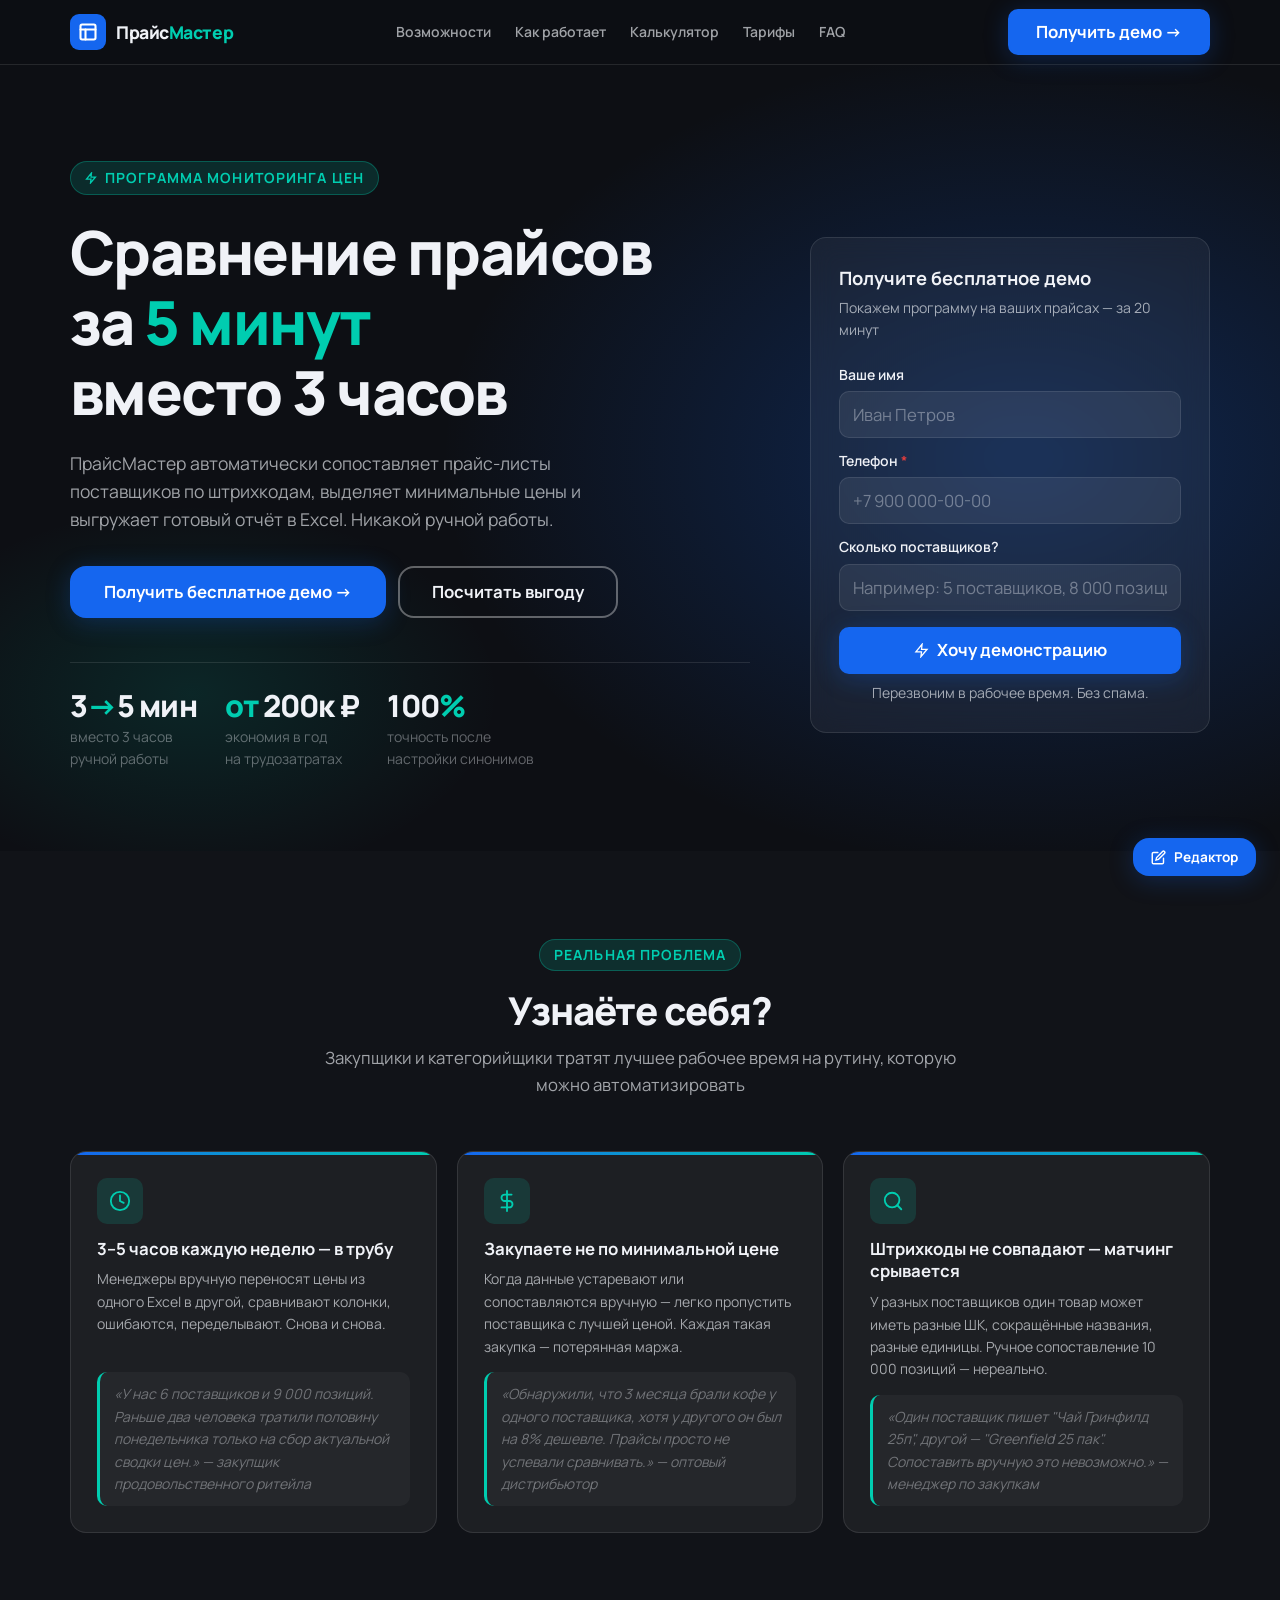
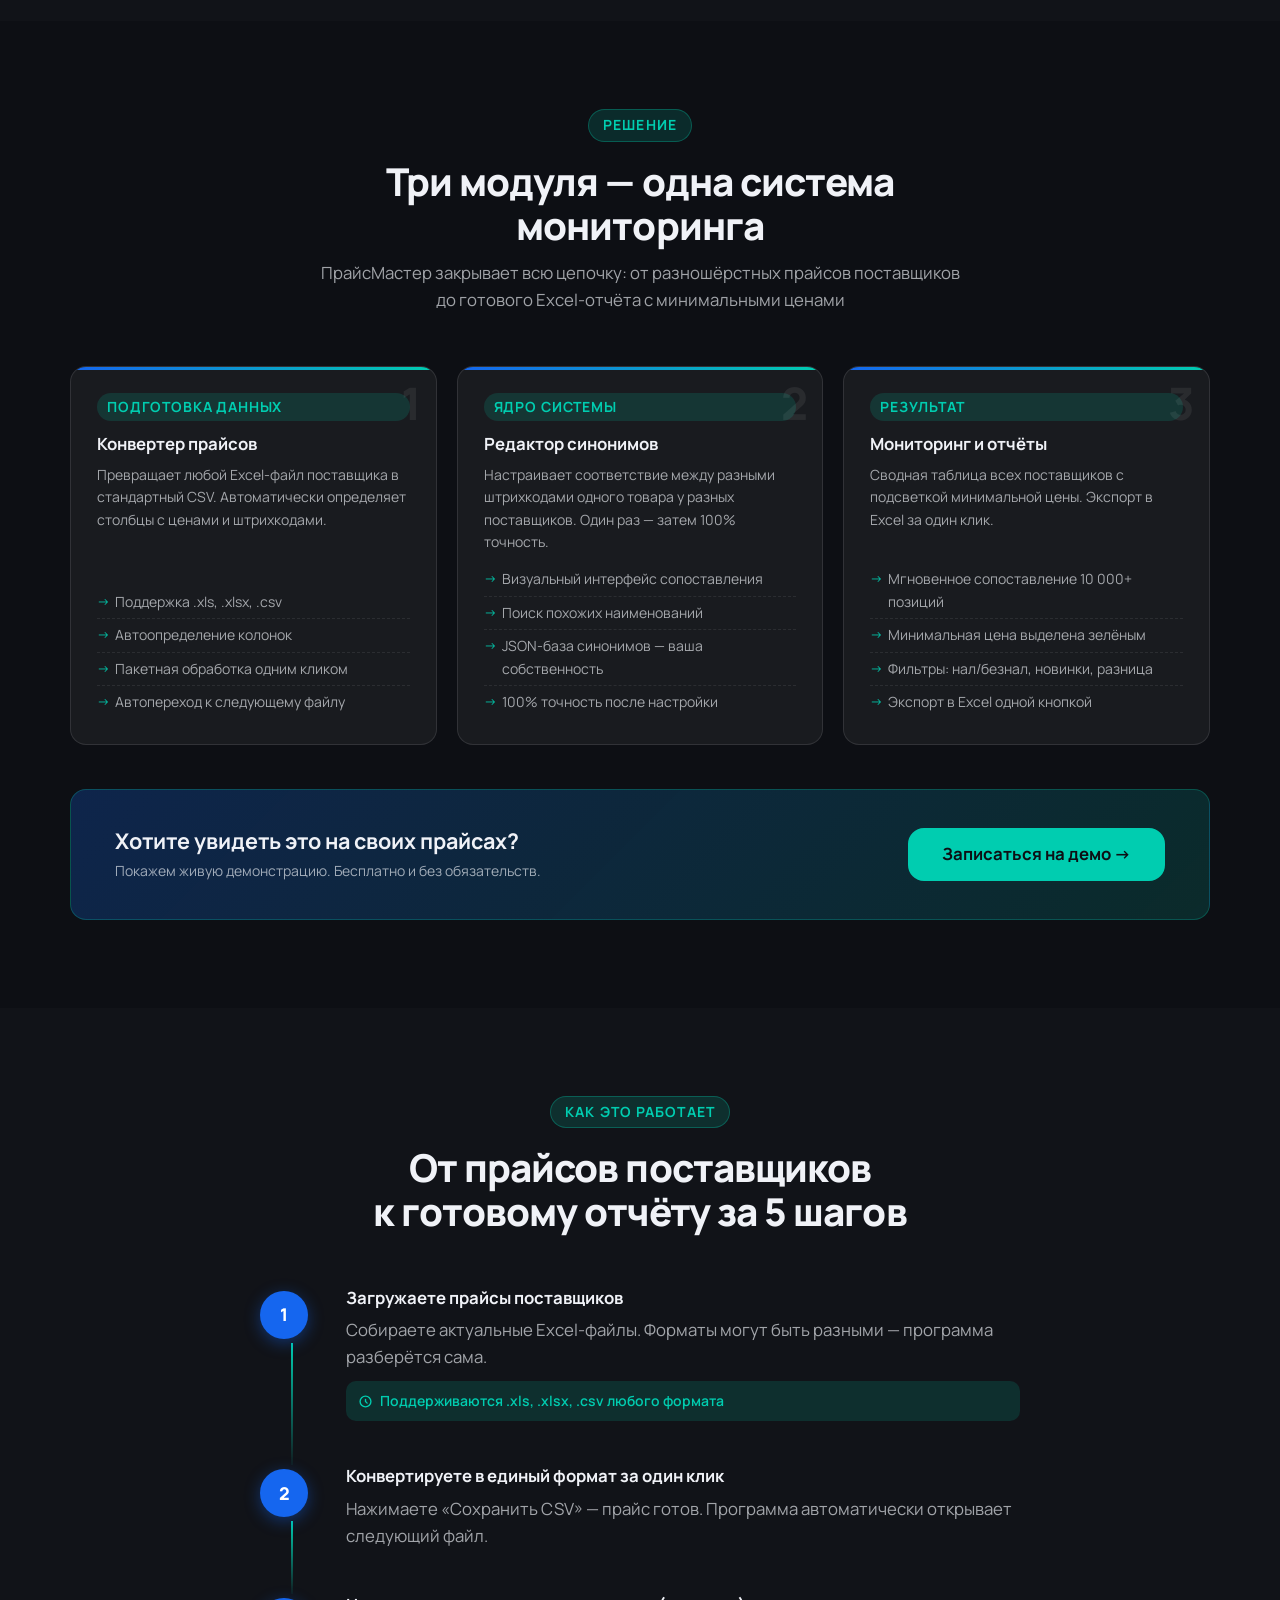
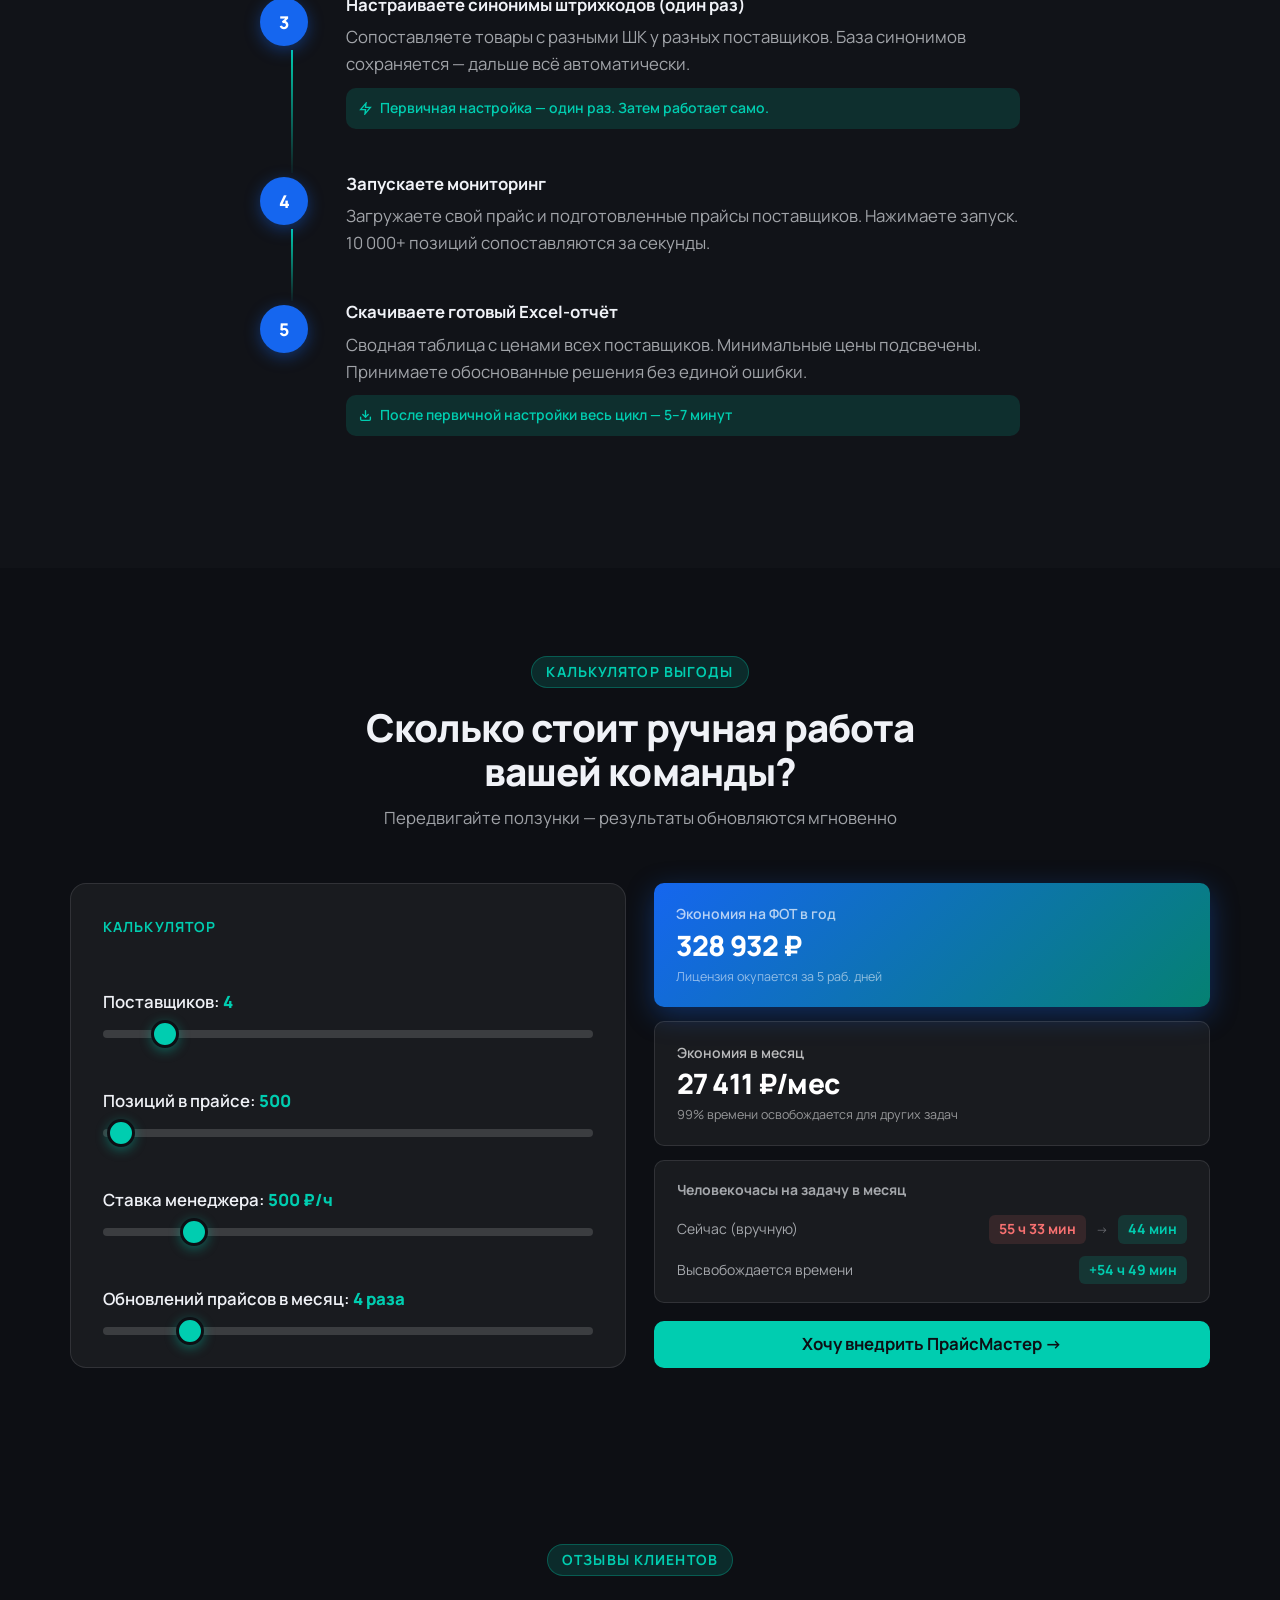
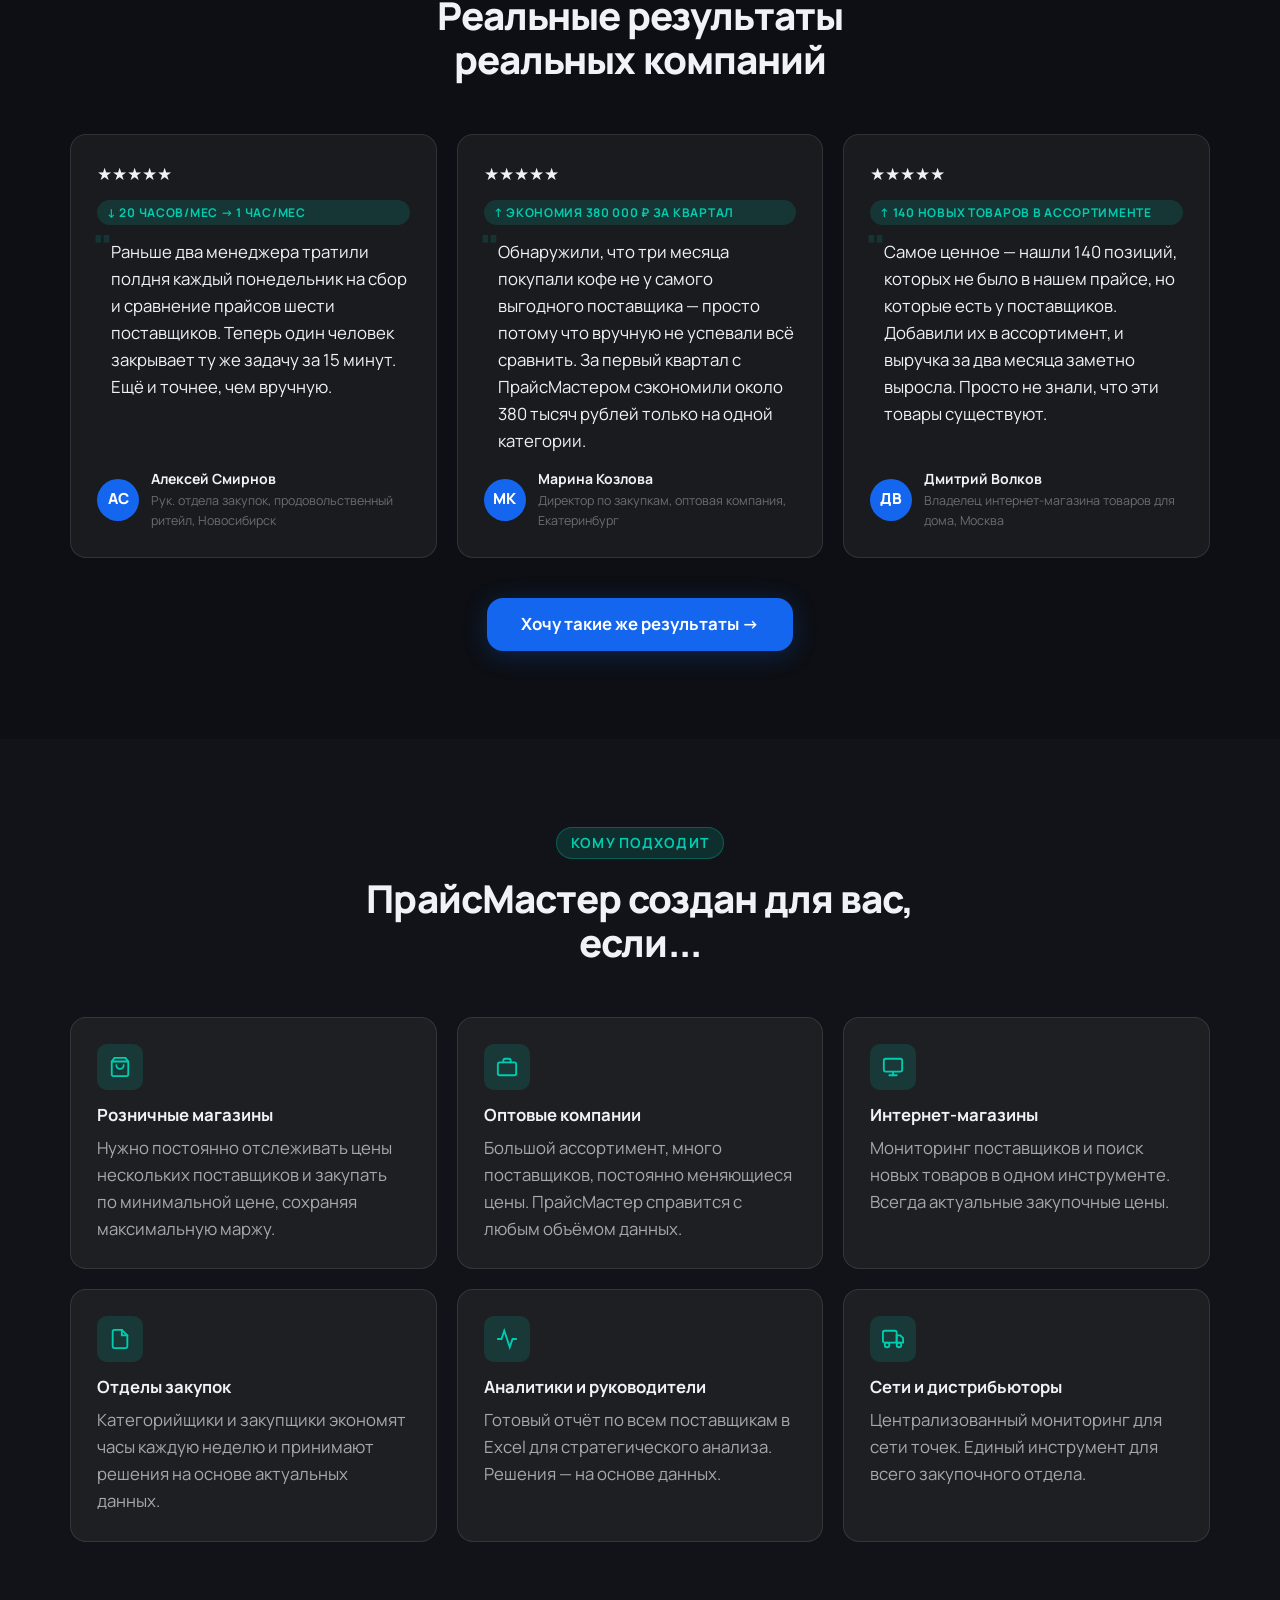
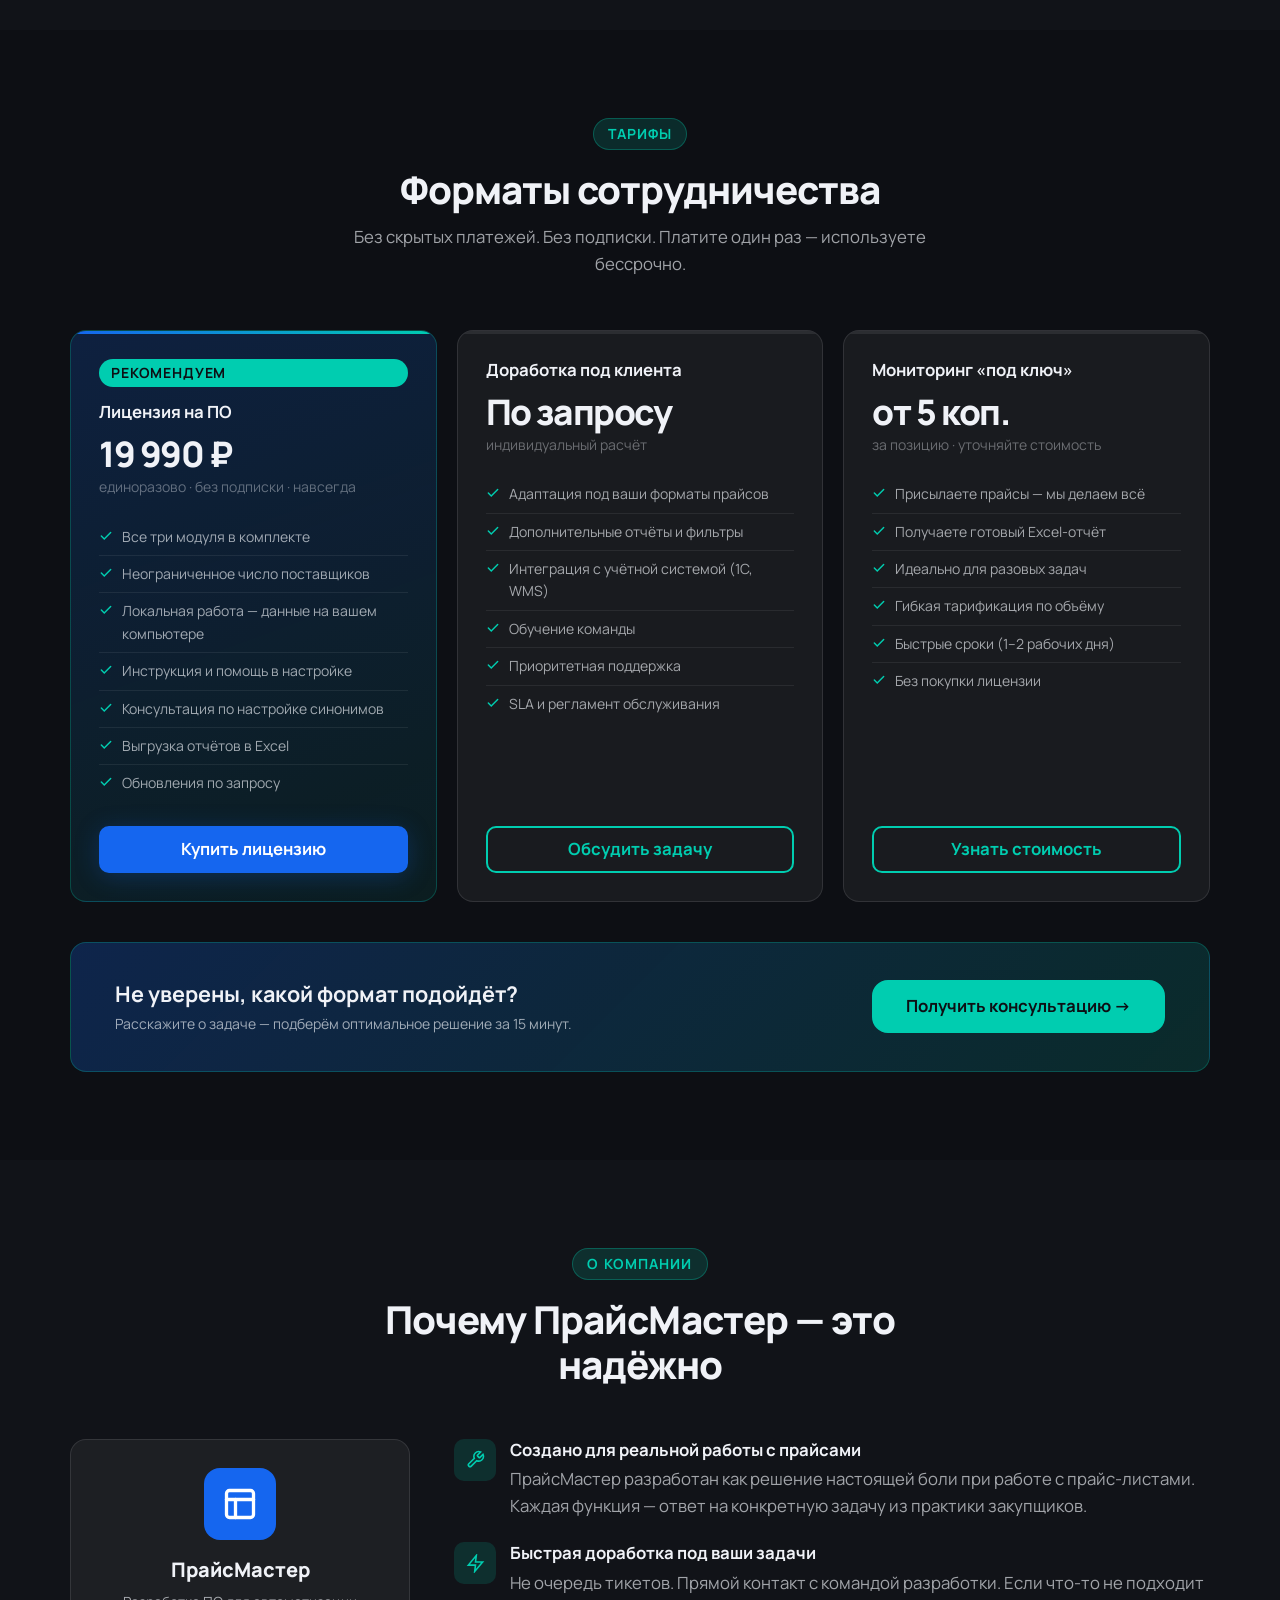
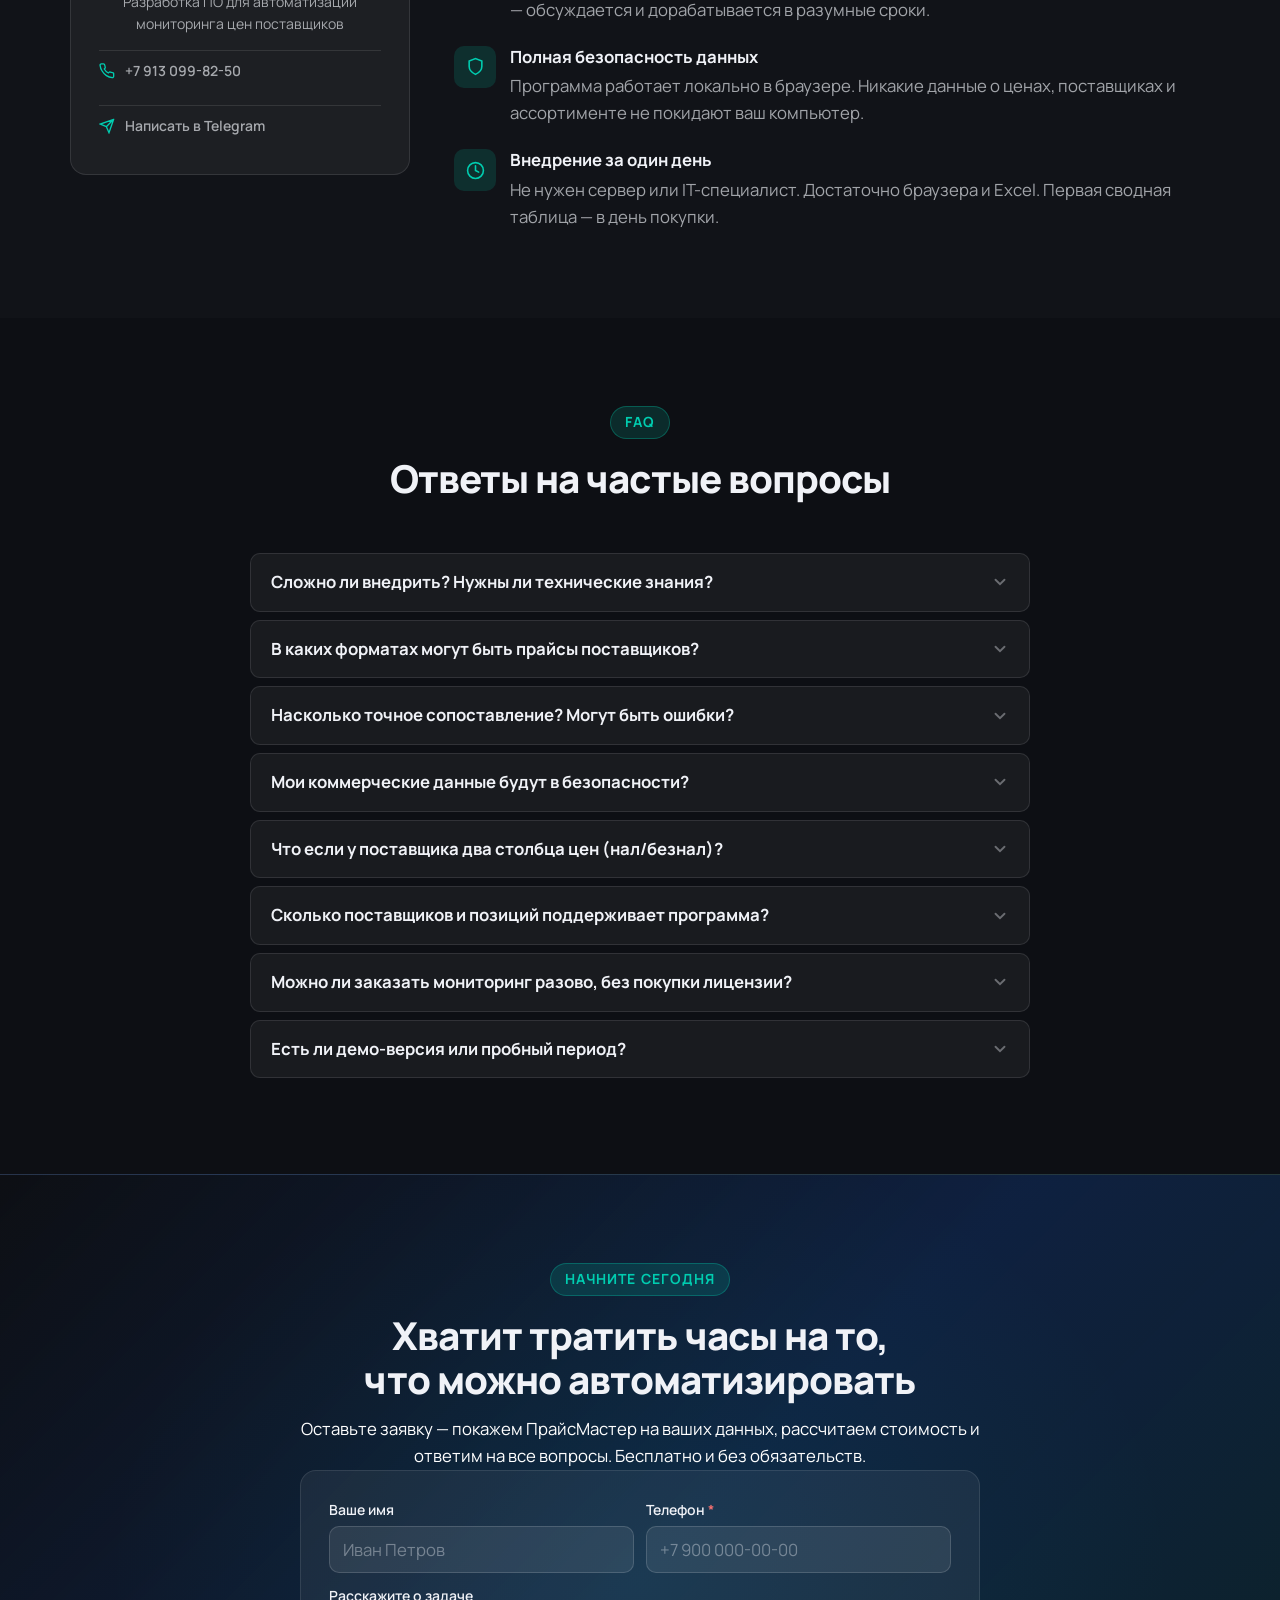
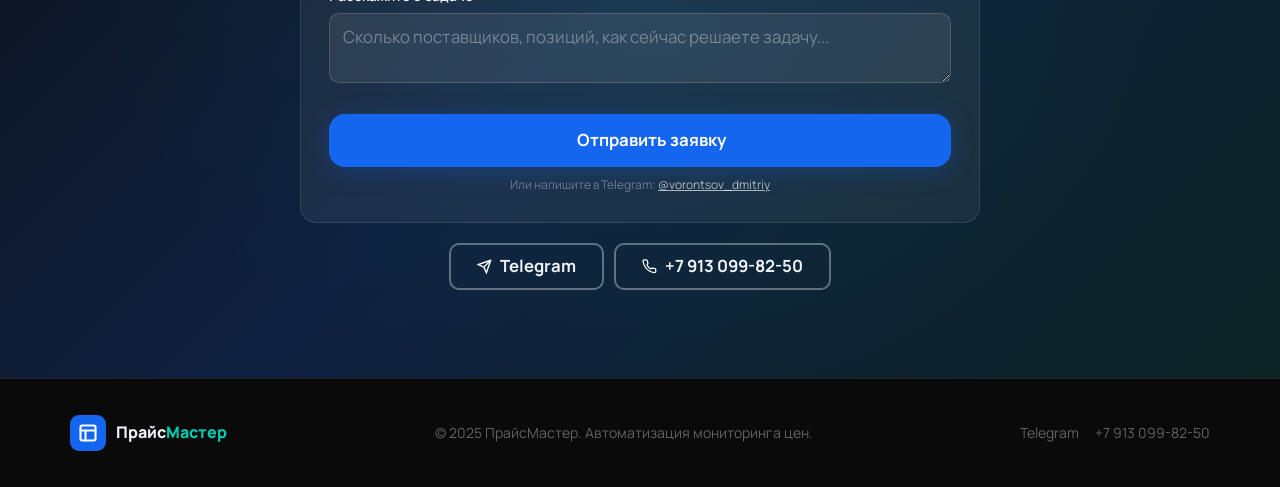
==== commit e2e3ef2e: "Update index.html" ====
--- a/index.html
+++ b/index.html
@@ -9,12 +9,39 @@
 
 <!-- EDITOR STYLES (editor-only) -->
 <style id="editor-css" class="editor-only-style">
-.editor-active [contenteditable=true]:hover{outline:2px dashed rgba(21,102,239,.45);outline-offset:2px;cursor:text;border-radius:3px}
-.editor-active [contenteditable=true]:focus{outline:2px solid #1566EF;outline-offset:2px;border-radius:3px;background:rgba(21,102,239,.04)}
-.editor-active .bctrl{display:flex!important}
-.bctrl{display:none!important;position:absolute;top:8px;right:8px;gap:4px;z-index:50;pointer-events:auto}
-.bcb{background:rgba(15,23,42,.75);color:#fff;border:none;border-radius:6px;padding:5px 9px;cursor:pointer;font-size:.75rem;font-family:var(--font)}
-.bcb:hover{background:#1566EF}
+body.editor-active .ed-hov{outline:1.5px dashed rgba(21,102,239,.5)!important;outline-offset:2px}
+body.editor-active .ed-sel{outline:2.5px solid #1566EF!important;outline-offset:2px;box-shadow:0 0 0 4px rgba(21,102,239,.13)!important}
+body.editor-active [contenteditable=true]{outline:2px solid #00CDB0!important;outline-offset:2px;cursor:text!important;background:rgba(0,205,176,.04)!important}
+body.editor-active{padding-bottom:200px!important}
+#ed-panel{position:fixed!important;bottom:0!important;left:0!important;right:0!important;z-index:9998;background:#1a2235;border-top:2px solid rgba(21,102,239,.45);display:none;flex-direction:column;box-shadow:0 -8px 40px rgba(0,0,0,.55);font-family:-apple-system,'Segoe UI',sans-serif}
+#ed-panel.vis{display:flex!important}
+#ep-bar{display:flex;align-items:center;gap:8px;padding:7px 14px;background:#0f172a;border-bottom:1px solid rgba(255,255,255,.08);flex-wrap:wrap}
+#ep-bar h4{color:#e2e8f0;font-size:.82rem;font-weight:700;display:flex;align-items:center;gap:6px;white-space:nowrap;margin:0;margin-right:auto}
+.ep-badge{background:#1566EF;color:#fff;font-size:.6rem;padding:2px 7px;border-radius:99px;font-weight:700}
+#ep-elname{font-size:.7rem;color:#94a3b8;background:rgba(255,255,255,.07);padding:2px 8px;border-radius:4px;max-width:280px;overflow:hidden;text-overflow:ellipsis;white-space:nowrap}
+.ep-action-btn{background:rgba(255,255,255,.07);color:#cbd5e1;border:1px solid rgba(255,255,255,.12);border-radius:6px;padding:5px 11px;cursor:pointer;font-size:.75rem;font-family:inherit;transition:all .15s;white-space:nowrap}
+.ep-action-btn:hover{background:rgba(255,255,255,.14);color:#fff}
+.ep-action-btn.green{background:#16a34a;color:#fff;border-color:transparent}
+.ep-action-btn.green:hover{background:#15803d}
+.ep-action-btn.blue{background:#1566EF;color:#fff;border-color:transparent}
+.ep-action-btn.blue:hover{background:#0F4FBF}
+.ep-action-btn.red{background:rgba(239,68,68,.18);color:#f87171;border-color:rgba(239,68,68,.3)}
+.ep-action-btn.red:hover{background:#ef4444;color:#fff}
+#ep-ctrl{display:flex;align-items:center;gap:5px;padding:9px 14px;flex-wrap:wrap;min-height:54px}
+.ec-sep{width:1px;height:22px;background:rgba(255,255,255,.12);flex-shrink:0;margin:0 2px}
+.ec-label{font-size:.67rem;color:#64748b;white-space:nowrap}
+.ec-btn{background:rgba(255,255,255,.09);color:#e2e8f0;border:1px solid rgba(255,255,255,.1);border-radius:5px;padding:5px 10px;cursor:pointer;font-size:.78rem;font-family:inherit;transition:all .15s;white-space:nowrap;line-height:1}
+.ec-btn:hover{background:rgba(0,205,176,.22);color:#00CDB0;border-color:rgba(0,205,176,.4)}
+.ec-btn.danger{background:rgba(239,68,68,.15);color:#f87171;border-color:rgba(239,68,68,.3)}
+.ec-btn.danger:hover{background:#ef4444;color:#fff;border-color:transparent}
+.ec-input{background:rgba(255,255,255,.08);color:#e2e8f0;border:1px solid rgba(255,255,255,.14);border-radius:5px;padding:5px 8px;font-size:.78rem;font-family:inherit}
+.ec-input:focus{outline:none;border-color:#00CDB0}
+.ec-num{width:54px;text-align:center}
+.ec-wide{width:170px}
+.ec-color{width:26px;height:26px;padding:2px;border-radius:5px;cursor:pointer;border:1px solid rgba(255,255,255,.2);background:none}
+.ec-select{background:rgba(255,255,255,.08);color:#e2e8f0;border:1px solid rgba(255,255,255,.14);border-radius:5px;padding:4px 6px;font-size:.75rem;font-family:inherit;cursor:pointer}
+.ec-select:focus{outline:none;border-color:#00CDB0}
+#ep-nosel{color:#475569;font-size:.8rem;padding:0 14px;display:flex;align-items:center;gap:8px}
 </style>
 
 <style>
@@ -377,34 +404,7 @@
   .hero-stats{gap:18px}
 }
 
-/* ══════════════════════════════════════════ EDITOR toolbar */
-#ed-toolbar{position:fixed;z-index:9999;background:#1e293b;border:1px solid rgba(255,255,255,.12);border-radius:10px;padding:8px 12px;display:none;flex-wrap:wrap;gap:6px;align-items:center;box-shadow:0 8px 32px rgba(0,0,0,.5);pointer-events:auto}
-#ed-toolbar.vis{display:flex}
-.tb-grp{display:flex;align-items:center;gap:4px}
-.tb-sep{width:1px;height:18px;background:rgba(255,255,255,.15);flex-shrink:0}
-.tb-btn{background:rgba(255,255,255,.09);color:#f1f5f9;border:none;border-radius:5px;padding:4px 9px;cursor:pointer;font-size:.78rem;font-family:var(--font);transition:background .15s;white-space:nowrap}
-.tb-btn:hover{background:var(--teal);color:#0D0F14}
-.tb-lbl{font-size:.7rem;color:#64748b}
-.tb-sel{background:rgba(255,255,255,.09);color:#f1f5f9;border:1px solid rgba(255,255,255,.15);border-radius:5px;padding:3px 5px;font-size:.78rem;font-family:var(--font);cursor:pointer}
-.tb-sel:focus{outline:none;border-color:var(--teal)}
-.tb-inp{background:rgba(255,255,255,.09);color:#f1f5f9;border:1px solid rgba(255,255,255,.15);border-radius:5px;padding:3px 7px;font-size:.78rem;width:52px}
-.tb-inp:focus{outline:none;border-color:var(--teal)}
-.tb-color{width:26px;height:26px;padding:2px;border-radius:5px;cursor:pointer;border:1px solid rgba(255,255,255,.2);background:none}
-/* ══════════════════════════════════════════ EDITOR panel */
-#ed-panel{position:fixed;bottom:24px;right:24px;z-index:9998;background:#1e293b;border:1px solid rgba(255,255,255,.12);border-radius:var(--r);padding:16px;box-shadow:0 8px 40px rgba(0,0,0,.5);display:none;flex-direction:column;gap:8px;min-width:236px}
-#ed-panel.vis{display:flex}
-.ep-head{display:flex;align-items:center;justify-content:space-between;margin-bottom:4px}
-.ep-head h4{color:#f1f5f9;font-size:.9rem;display:flex;align-items:center;gap:7px}
-.ep-badge{background:var(--blue);color:#fff;font-size:.62rem;padding:2px 7px;border-radius:99px;font-weight:700;letter-spacing:.05em}
-.ep-close{background:rgba(255,255,255,.08);color:#94a3b8;border:none;border-radius:5px;width:26px;height:26px;cursor:pointer;font-size:1rem;display:flex;align-items:center;justify-content:center;transition:background .15s}
-.ep-close:hover{background:#ef4444;color:#fff}
-.ep-sep{height:1px;background:rgba(255,255,255,.1);margin:2px 0}
-.pb{background:rgba(255,255,255,.07);color:#cbd5e1;border:1px solid rgba(255,255,255,.1);border-radius:6px;padding:8px 13px;cursor:pointer;font-size:.83rem;text-align:left;transition:background .15s;font-family:var(--font);width:100%}
-.pb:hover{background:rgba(255,255,255,.13);color:#fff}
-.pb.pg{background:#16a34a;color:#fff;border-color:transparent}
-.pb.pg:hover{background:#15803d}
-.pb.pb2{background:var(--blue);color:#fff;border-color:transparent}
-.pb.pb2:hover{background:var(--blue-d)}
+/* ══════════════════════════════════════════ EDITOR toggle btn */
 .ed-toggle{position:fixed;bottom:24px;right:24px;z-index:9997;background:var(--blue);color:#fff;border:none;border-radius:var(--r);padding:10px 18px;cursor:pointer;font-size:.85rem;font-family:var(--font);box-shadow:var(--sh);transition:all .2s;font-weight:700;display:flex;align-items:center;gap:8px}
 .ed-toggle:hover{background:var(--blue-d);transform:translateY(-1px)}
 </style>
@@ -417,64 +417,24 @@
   Редактор
 </button>
 
-<!-- ════════════════ EDITOR PANEL (side) ════════════════ -->
+<!-- ════════════════ EDITOR BOTTOM PANEL ════════════════ -->
 <div id="ed-panel" class="editor-only">
-  <div class="ep-head">
+  <!-- TOP BAR: title + el name + save buttons -->
+  <div id="ep-bar">
     <h4>
-      <svg width="14" height="14" viewBox="0 0 24 24" fill="none" stroke="currentColor" stroke-width="2.3" stroke-linecap="round"><path d="M11 4H4a2 2 0 0 0-2 2v14a2 2 0 0 0 2 2h14a2 2 0 0 0 2-2v-7"/><path d="M18.5 2.5a2.121 2.121 0 0 1 3 3L12 15l-4 1 1-4 9.5-9.5z"/></svg>
+      <svg width="13" height="13" viewBox="0 0 24 24" fill="none" stroke="currentColor" stroke-width="2.3" stroke-linecap="round"><path d="M11 4H4a2 2 0 0 0-2 2v14a2 2 0 0 0 2 2h14a2 2 0 0 0 2-2v-7"/><path d="M18.5 2.5a2.121 2.121 0 0 1 3 3L12 15l-4 1 1-4 9.5-9.5z"/></svg>
       Редактор <span class="ep-badge">PM</span>
     </h4>
-    <button class="ep-close" onclick="closeEditor()" title="Закрыть">✕</button>
+    <span id="ep-elname">— Кликните на любой элемент —</span>
+    <button class="ep-action-btn green" onclick="saveClean()">💾 Для сервера</button>
+    <button class="ep-action-btn blue"  onclick="saveEditable()">📋 С редактором</button>
+    <button class="ep-action-btn"       onclick="location.reload()">↺ Сброс</button>
+    <button class="ep-action-btn red"   onclick="closeEditor()">✕ Закрыть</button>
   </div>
-  <div class="ep-sep"></div>
-  <button class="pb" onclick="makeEditable()">+ Выбрать элемент</button>
-  <button class="pb" onclick="unmakeEditable()">Снять редактирование</button>
-  <div class="ep-sep"></div>
-  <button class="pb pg" onclick="saveClean()">Сохранить для сервера</button>
-  <button class="pb pb2" onclick="saveEditable()">Сохранить с редактором</button>
-  <div class="ep-sep"></div>
-  <button class="pb" onclick="location.reload()">Сбросить изменения</button>
-</div>
-
-<!-- ════════════════ FLOATING TOOLBAR ════════════════ -->
-<div id="ed-toolbar" class="editor-only">
-  <div class="tb-grp">
-    <span class="tb-lbl">Шрифт</span>
-    <select class="tb-sel" onchange="applyFont(this.value)">
-      <option value="">Авто</option>
-      <option value="'TildaSans','Manrope',sans-serif">TildaSans</option>
-      <option value="'Manrope',sans-serif">Manrope</option>
-      <option value="Georgia,serif">Georgia</option>
-      <option value="Arial,sans-serif">Arial</option>
-      <option value="'Courier New',monospace">Mono</option>
-    </select>
+  <!-- CONTROLS ROW -->
+  <div id="ep-ctrl">
+    <span id="ep-nosel">👆 Кликните на любой элемент страницы для редактирования</span>
   </div>
-  <div class="tb-sep"></div>
-  <div class="tb-grp">
-    <span class="tb-lbl">px</span>
-    <input type="number" class="tb-inp" id="tb-sz" placeholder="px" min="8" max="120" onchange="applySize(this.value)">
-  </div>
-  <div class="tb-sep"></div>
-  <div class="tb-grp">
-    <button class="tb-btn" onclick="execCmd('bold')"><b>B</b></button>
-    <button class="tb-btn" onclick="execCmd('italic')"><i>I</i></button>
-    <button class="tb-btn" onclick="execCmd('underline')"><u>U</u></button>
-  </div>
-  <div class="tb-sep"></div>
-  <div class="tb-grp">
-    <span class="tb-lbl">Цвет</span>
-    <input type="color" class="tb-color" id="tb-col" onchange="applyColor(this.value)" value="#0a0a0a">
-    <span class="tb-lbl">Фон</span>
-    <input type="color" class="tb-color" id="tb-bg" onchange="applyBg(this.value)" value="#ffffff">
-  </div>
-  <div class="tb-sep"></div>
-  <div class="tb-grp">
-    <button class="tb-btn" onclick="applyAlign('left')" title="По левому краю">⫧</button>
-    <button class="tb-btn" onclick="applyAlign('center')" title="По центру">≡</button>
-    <button class="tb-btn" onclick="applyAlign('right')" title="По правому краю">⫨</button>
-  </div>
-  <div class="tb-sep"></div>
-  <button class="tb-btn" style="background:rgba(239,68,68,.2);color:#ef4444" onclick="closeToolbar()">✕</button>
 </div>
 
 <!-- ════════════════ NAV ════════════════ -->
@@ -757,16 +717,16 @@
         <div class="calc-inputs-title">Калькулятор</div>
 
         <div class="calc-row">
-          <label>Поставщиков: <span id="lbl-sup" style="color:var(--teal);font-weight:800">5</span></label>
+          <label>Поставщиков: <span id="lbl-sup" style="color:var(--teal);font-weight:800">4</span></label>
           <div class="calc-slider-wrap">
-            <input type="range" class="calc-slider" id="sl-sup" min="1" max="30" value="5" oninput="calcUpdate()">
+            <input type="range" class="calc-slider" id="sl-sup" min="1" max="30" value="4" oninput="calcUpdate()">
           </div>
         </div>
 
         <div class="calc-row">
-          <label>Позиций в прайсе: <span id="lbl-items" style="color:var(--teal);font-weight:800">3 000</span></label>
+          <label>Позиций в прайсе: <span id="lbl-items" style="color:var(--teal);font-weight:800">500</span></label>
           <div class="calc-slider-wrap">
-            <input type="range" class="calc-slider" id="sl-items" min="100" max="50000" value="3000" step="100" oninput="calcUpdate()">
+            <input type="range" class="calc-slider" id="sl-items" min="100" max="50000" value="500" step="100" oninput="calcUpdate()">
           </div>
         </div>
 
@@ -1068,7 +1028,6 @@
           <li contenteditable="true">Обновления по запросу</li>
         </ul>
         <a href="#cta" class="btn btn-primary btn-full">Купить лицензию</a>
-        <p class="form-note mt8" style="color:var(--text-3)">Окупается за 1–2 месяца</p>
       </div>
       <div class="pricing-card fi d1">
         <h3>Доработка под клиента</h3>
@@ -1393,170 +1352,344 @@
 },{passive:true});
 
 // ══════════════════════════════════════════════════════
-// EDITOR — full-featured
+// EDITOR — full-featured bottom panel
 // ══════════════════════════════════════════════════════
-let edMode = false, curEl = null, toolbarDragging = false, tbDx=0, tbDy=0;
-
-function openEditor(){
+(function(){
+
+var edMode = false;
+var selEl  = null;   // currently selected element
+var SKIP   = '#ed-panel,#edToggle,.ed-skip';
+
+// ── IGNORED TAGS ──────────────────────────────────────
+var SKIP_TAGS = ['HTML','HEAD','BODY','SCRIPT','STYLE','NOSCRIPT','META','LINK','TITLE','BR','HR'];
+
+// ── OPEN / CLOSE ──────────────────────────────────────
+window.openEditor = function(){
   edMode = true;
   document.body.classList.add('editor-active');
   document.getElementById('ed-panel').classList.add('vis');
   document.getElementById('edToggle').style.display = 'none';
-  // Make all [contenteditable] elements already in HTML editable on click
-  activateEditables();
-  notify('Редактор включён. Кликайте на текст для редактирования.');
-}
-function closeEditor(){
+  bindHover();
+  notify('✏️ Редактор включён. Кликайте на любой элемент.');
+};
+
+window.closeEditor = function(){
   edMode = false;
   document.body.classList.remove('editor-active');
   document.getElementById('ed-panel').classList.remove('vis');
   document.getElementById('edToggle').style.display = 'flex';
-  closeToolbar();
-}
-
-// Make all pre-marked contenteditable elements clickable
-function activateEditables(){
-  document.querySelectorAll('[contenteditable]').forEach(el=>{
-    if(!el.dataset.edBound){
-      el.dataset.edBound = '1';
-      el.addEventListener('focus', ()=>{ curEl=el; showToolbar(el); });
-      el.addEventListener('click', e=>{ e.stopPropagation(); });
+  deselect();
+  unbindHover();
+};
+
+// ── HOVER & CLICK BINDING ──────────────────────────────
+function isEditorEl(el){
+  return el.closest('#ed-panel') || el.closest('#edToggle') || el.id==='ed-panel' || el.id==='edToggle';
+}
+function skipEl(el){
+  if(!el || !el.tagName) return true;
+  if(SKIP_TAGS.indexOf(el.tagName) !== -1) return true;
+  if(isEditorEl(el)) return true;
+  return false;
+}
+
+function bindHover(){
+  document.addEventListener('mouseover', onHover, true);
+  document.addEventListener('mouseout',  onOut,   true);
+  document.addEventListener('click',     onClick, true);
+}
+function unbindHover(){
+  document.removeEventListener('mouseover', onHover, true);
+  document.removeEventListener('mouseout',  onOut,   true);
+  document.removeEventListener('click',     onClick, true);
+}
+
+function onHover(e){
+  if(!edMode) return;
+  var el = e.target;
+  if(skipEl(el)) return;
+  // remove hov from others
+  document.querySelectorAll('.ed-hov').forEach(function(x){ x.classList.remove('ed-hov'); });
+  if(el !== selEl) el.classList.add('ed-hov');
+}
+function onOut(e){
+  if(!edMode) return;
+  if(e.target && !skipEl(e.target)) e.target.classList.remove('ed-hov');
+}
+function onClick(e){
+  if(!edMode) return;
+  var el = e.target;
+  if(skipEl(el)) return;
+
+  // If clicking on a link in editor, prevent navigation but still select
+  if(el.tagName === 'A' || el.closest('a')) {
+    e.preventDefault();
+  }
+  // If clicking on a form button, prevent submit
+  if(el.tagName === 'BUTTON' || el.type === 'submit') {
+    e.preventDefault();
+  }
+  e.stopPropagation();
+
+  // Deselect old
+  deselect();
+  // Select new
+  selEl = el;
+  el.classList.remove('ed-hov');
+  el.classList.add('ed-sel');
+  showPanel(el);
+}
+
+// ── DESELECT ──────────────────────────────────────────
+function deselect(){
+  if(selEl){
+    selEl.classList.remove('ed-sel');
+    if(selEl.hasAttribute('contenteditable') && selEl.getAttribute('contenteditable')==='true'){
+      selEl.removeAttribute('contenteditable');
+      selEl.removeAttribute('data-ed-bound');
     }
+    selEl = null;
+  }
+  document.querySelectorAll('.ed-sel').forEach(function(x){ x.classList.remove('ed-sel'); });
+  // Clear controls
+  var ctrl = document.getElementById('ep-ctrl');
+  ctrl.innerHTML = '<span id="ep-nosel">👆 Кликните на любой элемент страницы для редактирования</span>';
+  document.getElementById('ep-elname').textContent = '— Кликните на любой элемент —';
+}
+
+// ── SHOW PANEL ────────────────────────────────────────
+function elDesc(el){
+  var name = el.tagName.toLowerCase();
+  var cls  = el.className ? ('.'+el.className.replace(/\s+/g,'.').replace(/\.ed-sel|\.ed-hov/g,'').replace(/\.+/g,'.').replace(/\.$|^\./,'')) : '';
+  if(cls.length > 30) cls = cls.substring(0,30)+'…';
+  var id = el.id ? ('#'+el.id) : '';
+  return name + (id||cls||'');
+}
+
+function rgbToHex(rgb){
+  if(!rgb || rgb==='transparent' || rgb==='rgba(0, 0, 0, 0)') return '#000000';
+  var m = rgb.match(/rgba?\((\d+),\s*(\d+),\s*(\d+)/);
+  if(!m) return '#000000';
+  return '#'+[m[1],m[2],m[3]].map(function(x){ return parseInt(x).toString(16).padStart(2,'0'); }).join('');
+}
+
+function isTextEl(el){
+  var t = el.tagName;
+  return ['H1','H2','H3','H4','H5','H6','P','SPAN','LI','TD','TH','LABEL','A','BUTTON','DIV'].indexOf(t) !== -1;
+}
+
+function showPanel(el){
+  var ctrl = document.getElementById('ep-ctrl');
+  var cs   = getComputedStyle(el);
+  document.getElementById('ep-elname').textContent = elDesc(el);
+
+  var isText = isTextEl(el);
+  var isLink = el.tagName === 'A' || el.closest('a');
+  var linkEl = el.tagName === 'A' ? el : el.closest('a');
+  var isImg  = el.tagName === 'IMG';
+
+  var html = '';
+
+  // ── TEXT / INLINE EDIT ────────────────────────────
+  if(isText){
+    // Make editable
+    el.setAttribute('contenteditable','true');
+    el.focus();
+    var sz = Math.round(parseFloat(cs.fontSize)) || '';
+    var col = rgbToHex(cs.color);
+    var bg  = (cs.backgroundColor==='rgba(0, 0, 0, 0)'||cs.backgroundColor==='transparent') ? '#ffffff' : rgbToHex(cs.backgroundColor);
+
+    html += '<span class="ec-label">Шрифт</span>';
+    html += '<select class="ec-select" id="ec-font" onchange="window.ED.applyFont(this.value)">';
+    html += '<option value="">Авто</option>';
+    html += '<option value="\'TildaSans\',\'Manrope\',sans-serif">TildaSans</option>';
+    html += '<option value="\'Manrope\',sans-serif">Manrope</option>';
+    html += '<option value="Georgia,serif">Georgia</option>';
+    html += '<option value="Arial,sans-serif">Arial</option>';
+    html += '<option value="\'Courier New\',monospace">Mono</option>';
+    html += '</select>';
+    html += '<div class="ec-sep"></div>';
+    html += '<span class="ec-label">px</span>';
+    html += '<input type="number" id="ec-sz" class="ec-input ec-num" value="'+sz+'" min="8" max="200" placeholder="px" oninput="window.ED.applySize(this.value)">';
+    html += '<div class="ec-sep"></div>';
+    html += '<button class="ec-btn" onclick="window.ED.execFmt(\'bold\')"><b>B</b></button>';
+    html += '<button class="ec-btn" onclick="window.ED.execFmt(\'italic\')"><i>I</i></button>';
+    html += '<button class="ec-btn" onclick="window.ED.execFmt(\'underline\')"><u>U</u></button>';
+    html += '<div class="ec-sep"></div>';
+    html += '<button class="ec-btn" onclick="window.ED.applyAlign(\'left\')" title="По левому краю">⬅</button>';
+    html += '<button class="ec-btn" onclick="window.ED.applyAlign(\'center\')" title="По центру">≡</button>';
+    html += '<button class="ec-btn" onclick="window.ED.applyAlign(\'right\')" title="По правому краю">➡</button>';
+    html += '<div class="ec-sep"></div>';
+    html += '<span class="ec-label">Цвет</span>';
+    html += '<input type="color" class="ec-color" id="ec-col" value="'+col+'" oninput="window.ED.applyColor(this.value)">';
+    html += '<span class="ec-label">Фон</span>';
+    html += '<input type="color" class="ec-color" id="ec-bg" value="'+bg+'" oninput="window.ED.applyBg(this.value)">';
+    html += '<div class="ec-sep"></div>';
+  }
+
+  // ── IMAGE ─────────────────────────────────────────
+  if(isImg){
+    html += '<span class="ec-label">URL картинки</span>';
+    html += '<input type="text" class="ec-input ec-wide" id="ec-imgsrc" value="'+(el.src||'')+'" placeholder="https://..." oninput="window.ED.applyImgSrc(this.value)">';
+    html += '<span class="ec-label">Alt</span>';
+    html += '<input type="text" class="ec-input" style="width:100px" id="ec-imgalt" value="'+(el.alt||'')+'" oninput="window.ED.applyImgAlt(this.value)">';
+    html += '<div class="ec-sep"></div>';
+  }
+
+  // ── LINK ──────────────────────────────────────────
+  if(linkEl){
+    html += '<span class="ec-label">Ссылка</span>';
+    html += '<input type="text" class="ec-input ec-wide" id="ec-href" value="'+(linkEl.getAttribute('href')||'')+'" placeholder="#якорь или https://..." oninput="window.ED.applyHref(this.value)">';
+    html += '<div class="ec-sep"></div>';
+  }
+
+  // ── BLOCK BG ──────────────────────────────────────
+  var blockBg = (cs.backgroundColor==='rgba(0, 0, 0, 0)'||cs.backgroundColor==='transparent') ? '#ffffff' : rgbToHex(cs.backgroundColor);
+  html += '<span class="ec-label">Фон блока</span>';
+  html += '<input type="color" class="ec-color" id="ec-blkbg" value="'+blockBg+'" oninput="window.ED.applyBlockBg(this.value)">';
+  html += '<div class="ec-sep"></div>';
+
+  // ── PADDING ───────────────────────────────────────
+  var pad = el.style.padding || '';
+  html += '<span class="ec-label">Отступы</span>';
+  html += '<input type="text" class="ec-input" style="width:80px" id="ec-pad" value="'+pad+'" placeholder="20px" oninput="window.ED.applyPad(this.value)">';
+  html += '<div class="ec-sep"></div>';
+
+  // ── ACTIONS ───────────────────────────────────────
+  html += '<button class="ec-btn" onclick="window.ED.moveEl(-1)" title="Переместить выше">↑</button>';
+  html += '<button class="ec-btn" onclick="window.ED.moveEl(1)"  title="Переместить ниже">↓</button>';
+  html += '<button class="ec-btn" onclick="window.ED.hideEl()"   title="Скрыть/показать">👁</button>';
+  html += '<button class="ec-btn danger" onclick="window.ED.deleteEl()">🗑 Удалить</button>';
+
+  ctrl.innerHTML = html;
+}
+
+// ── EDIT FUNCTIONS ────────────────────────────────────
+window.ED = {
+  applyFont: function(v){ if(selEl && v) selEl.style.fontFamily = v; },
+  applySize: function(v){ if(selEl && v) selEl.style.fontSize = v+'px'; },
+  applyColor: function(v){ if(selEl) selEl.style.color = v; },
+  applyBg:    function(v){ if(selEl) selEl.style.background = v; },
+  applyBlockBg: function(v){ if(selEl) selEl.style.background = v; },
+  applyAlign: function(v){ if(selEl) selEl.style.textAlign = v; },
+  applyHref:  function(v){
+    if(!selEl) return;
+    var a = selEl.tagName==='A' ? selEl : selEl.closest('a');
+    if(a) a.setAttribute('href', v);
+  },
+  applyImgSrc: function(v){ if(selEl && selEl.tagName==='IMG') selEl.src = v; },
+  applyImgAlt: function(v){ if(selEl && selEl.tagName==='IMG') selEl.alt = v; },
+  applyPad:    function(v){ if(selEl) selEl.style.padding = v; },
+  execFmt: function(cmd){
+    if(selEl && selEl.isContentEditable){
+      document.execCommand(cmd, false, null);
+    }
+  },
+  deleteEl: function(){
+    if(!selEl) return;
+    if(!confirm('Удалить элемент «'+elDesc(selEl)+'»?')) return;
+    var parent = selEl.parentNode;
+    parent && parent.removeChild(selEl);
+    selEl = null;
+    deselect();
+    notify('🗑 Элемент удалён');
+  },
+  hideEl: function(){
+    if(!selEl) return;
+    var cur = selEl.style.display;
+    selEl.style.display = (cur==='none') ? '' : 'none';
+    if(selEl.style.display === 'none'){
+      notify('👁 Элемент скрыт. Нажмите 👁 снова для восстановления.');
+    }
+  },
+  moveEl: function(dir){
+    if(!selEl || !selEl.parentNode) return;
+    var parent = selEl.parentNode;
+    if(dir === -1){
+      var prev = selEl.previousElementSibling;
+      if(prev) parent.insertBefore(selEl, prev);
+    } else {
+      var next = selEl.nextElementSibling;
+      if(next) parent.insertBefore(next, selEl);
+    }
+  }
+};
+
+// ── SAVE ──────────────────────────────────────────────
+function getClean(){
+  // Deselect before saving
+  var oldSel = selEl;
+  deselect();
+
+  var doc = document.documentElement.cloneNode(true);
+  // Remove ALL editor-only elements
+  doc.querySelectorAll('.editor-only,.editor-only-style,#ed-panel,#edToggle,#editor-css').forEach(function(el){ el.remove(); });
+  // Clean attributes
+  doc.querySelectorAll('[contenteditable]').forEach(function(el){ el.removeAttribute('contenteditable'); });
+  doc.querySelectorAll('[data-ed-bound]').forEach(function(el){ el.removeAttribute('data-ed-bound'); });
+  doc.querySelectorAll('.ed-sel,.ed-hov').forEach(function(el){
+    el.classList.remove('ed-sel','ed-hov');
+    if(!el.className) el.removeAttribute('class');
   });
-}
-
-// Make any clicked element editable
-function makeEditable(){
-  notify('Кликните на текстовый элемент для редактирования.');
-  document.addEventListener('click', function handler(e){
-    if(e.target.closest('#ed-panel')||e.target.closest('#ed-toolbar')||e.target.closest('#edToggle')) return;
-    document.removeEventListener('click', handler, true);
-    const el = e.target.closest('h1,h2,h3,h4,p,span,li,a,div.about-company-name,div.about-company-desc,div.hero-stat-num,div.hero-stat-label,div.cr-label,div.cr-sub,div.cr-val,div.calc-compare-label,div.calc-inputs-title,div.calc-compare-title,div.stat-num,div.stat-label,div.test-name,div.test-company,div.test-result');
-    if(el){
-      el.setAttribute('contenteditable','true');
-      el.focus();
-      curEl = el;
-      showToolbar(el);
-      if(!el.dataset.edBound){
-        el.dataset.edBound='1';
-        el.addEventListener('focus',()=>{ curEl=el; showToolbar(el); });
-      }
-      notify('Редактируйте текст. Панель форматирования доступна выше.');
-    }
-  },{capture:true});
-}
-function unmakeEditable(){
-  if(curEl){ curEl.removeAttribute('contenteditable'); closeToolbar(); curEl=null; }
-}
-
-// ── TOOLBAR ─────────────────────────────────────────
-function showToolbar(el){
-  const tb = document.getElementById('ed-toolbar');
-  tb.classList.add('vis');
-  // Calculate toolbar dimensions after making visible
-  requestAnimationFrame(()=>{
-    const tbW = tb.offsetWidth || 600;
-    const tbH = tb.offsetHeight || 50;
-    const r = el.getBoundingClientRect();
-    // Try above the element, fallback to below
-    let top = r.top + window.scrollY - tbH - 10;
-    if(top < window.scrollY + 8) top = r.bottom + window.scrollY + 8;
-    // Clamp left within viewport
-    let left = r.left;
-    const maxLeft = window.innerWidth - tbW - 12;
-    left = Math.max(8, Math.min(left, maxLeft));
-    tb.style.top  = top + 'px';
-    tb.style.left = left + 'px';
+  doc.querySelector('body').classList.remove('editor-active');
+  // Remove any leftover empty class attrs
+  doc.querySelectorAll('[class=""]').forEach(function(el){ el.removeAttribute('class'); });
+
+  if(oldSel){ selEl = oldSel; selEl.classList.add('ed-sel'); showPanel(selEl); }
+  return '<!DOCTYPE html>\n'+doc.outerHTML;
+}
+
+function getEditable(){
+  var oldSel = selEl;
+  deselect();
+
+  var doc = document.documentElement.cloneNode(true);
+  // Keep editor panel but reset state
+  doc.querySelector('body').classList.remove('editor-active');
+  doc.getElementById('ed-panel').classList.remove('vis');
+  doc.querySelectorAll('[contenteditable]').forEach(function(el){ el.removeAttribute('contenteditable'); });
+  doc.querySelectorAll('[data-ed-bound]').forEach(function(el){ el.removeAttribute('data-ed-bound'); });
+  doc.querySelectorAll('.ed-sel,.ed-hov').forEach(function(el){
+    el.classList.remove('ed-sel','ed-hov');
+    if(!el.className) el.removeAttribute('class');
   });
-  // Reflect current styles
-  const cs = getComputedStyle(el);
-  const sz = parseFloat(cs.fontSize);
-  document.getElementById('tb-sz').value  = Math.round(sz) || '';
-  document.getElementById('tb-col').value = rgbToHex(cs.color) || '#0a0a0a';
-  document.getElementById('tb-bg').value  = rgbToHex(cs.backgroundColor) || '#ffffff';
-}
-function closeToolbar(){ document.getElementById('ed-toolbar').classList.remove('vis'); }
-
-function execCmd(cmd){ document.execCommand(cmd,false,null); }
-function applyFont(v){ if(curEl&&v) curEl.style.fontFamily=v; }
-function applySize(v){ if(curEl&&v){ curEl.style.fontSize=v+'px'; } }
-function applyColor(v){ if(curEl) curEl.style.color=v; }
-function applyBg(v){ if(curEl) curEl.style.background=v; }
-function applyAlign(v){ if(curEl) curEl.style.textAlign=v; }
-
-function rgbToHex(rgb){
-  if(!rgb||rgb==='transparent') return null;
-  const m = rgb.match(/rgba?\((\d+),\s*(\d+),\s*(\d+)/);
-  if(!m) return null;
-  return '#'+[m[1],m[2],m[3]].map(x=>parseInt(x).toString(16).padStart(2,'0')).join('');
-}
-
-// Drag toolbar
-(function(){
-  const tb = ()=>document.getElementById('ed-toolbar');
-  document.addEventListener('mousedown', e=>{
-    if(e.target.closest('#ed-toolbar') && !e.target.closest('button,input,select')){
-      toolbarDragging=true;
-      const r=tb().getBoundingClientRect();
-      tbDx=e.clientX-r.left; tbDy=e.clientY-r.top;
-    }
-  });
-  document.addEventListener('mousemove', e=>{
-    if(!toolbarDragging) return;
-    tb().style.left=Math.max(0,e.clientX-tbDx)+'px';
-    tb().style.top =Math.max(0,e.clientY-tbDy)+'px';
-  });
-  document.addEventListener('mouseup',()=>{ toolbarDragging=false; });
-})();
-
-// Close toolbar on click outside
-document.addEventListener('click', e=>{
-  if(!e.target.closest('#ed-toolbar') && !e.target.closest('[contenteditable]'))
-    closeToolbar();
-});
-
-// ── SAVE ────────────────────────────────────────────
-function getClean(){
-  const doc = document.documentElement.cloneNode(true);
-  doc.querySelectorAll('.editor-only,#ed-panel,#ed-toolbar,#edToggle,.editor-only-style,#editor-css').forEach(el=>el.remove());
-  doc.querySelectorAll('[contenteditable]').forEach(el=>el.removeAttribute('contenteditable'));
-  doc.querySelectorAll('[data-ed-bound]').forEach(el=>el.removeAttribute('data-ed-bound'));
-  doc.querySelector('body')?.classList.remove('editor-active');
+
+  if(oldSel){ selEl = oldSel; selEl.classList.add('ed-sel'); showPanel(selEl); }
   return '<!DOCTYPE html>\n'+doc.outerHTML;
 }
-function getEditable(){
-  const doc = document.documentElement.cloneNode(true);
-  doc.querySelector('body')?.classList.remove('editor-active');
-  doc.getElementById('ed-panel')?.classList.remove('vis');
-  doc.getElementById('ed-toolbar')?.classList.remove('vis');
-  doc.querySelectorAll('[data-ed-bound]').forEach(el=>el.removeAttribute('data-ed-bound'));
-  return '<!DOCTYPE html>\n'+doc.outerHTML;
-}
-function saveClean(){
+
+window.saveClean = function(){
   download('pricemaster-server.html', getClean());
   notify('✅ Файл для сервера сохранён — без кода редактора');
-}
-function saveEditable(){
+};
+window.saveEditable = function(){
   download('pricemaster-editable.html', getEditable());
   notify('✅ Копия с редактором сохранена');
-}
+};
 function download(name, content){
-  const a=document.createElement('a');
-  a.href='data:text/html;charset=utf-8,'+encodeURIComponent(content);
-  a.download=name; a.click();
-}
-
-// ── NOTIFY ──────────────────────────────────────────
+  var a = document.createElement('a');
+  a.href = 'data:text/html;charset=utf-8,'+encodeURIComponent(content);
+  a.download = name;
+  a.click();
+}
+
+// ── NOTIFY ────────────────────────────────────────────
 function notify(msg){
-  let n=document.getElementById('pm-notif');
+  var n = document.getElementById('pm-notif');
   if(!n){
-    n=document.createElement('div'); n.id='pm-notif';
-    n.style.cssText='position:fixed;bottom:80px;right:20px;background:#1e293b;color:#f1f5f9;padding:10px 16px;border-radius:8px;font-size:.8rem;z-index:10001;box-shadow:0 4px 20px rgba(0,0,0,.35);max-width:300px;transition:opacity .3s;pointer-events:none;font-family:var(--font);line-height:1.4';
+    n = document.createElement('div');
+    n.id = 'pm-notif';
+    n.style.cssText = 'position:fixed;bottom:210px;right:20px;background:#1e293b;color:#f1f5f9;padding:10px 16px;border-radius:8px;font-size:.8rem;z-index:10001;box-shadow:0 4px 20px rgba(0,0,0,.35);max-width:300px;transition:opacity .3s;pointer-events:none;font-family:-apple-system,sans-serif;line-height:1.4';
     document.body.appendChild(n);
   }
-  n.textContent=msg; n.style.opacity='1';
-  clearTimeout(n._t); n._t=setTimeout(()=>n.style.opacity='0',3800);
-}
+  n.textContent = msg;
+  n.style.opacity = '1';
+  clearTimeout(n._t);
+  n._t = setTimeout(function(){ n.style.opacity = '0'; }, 3800);
+}
+window.notify = notify;
+
+})();
 </script>
 </body>
 </html>
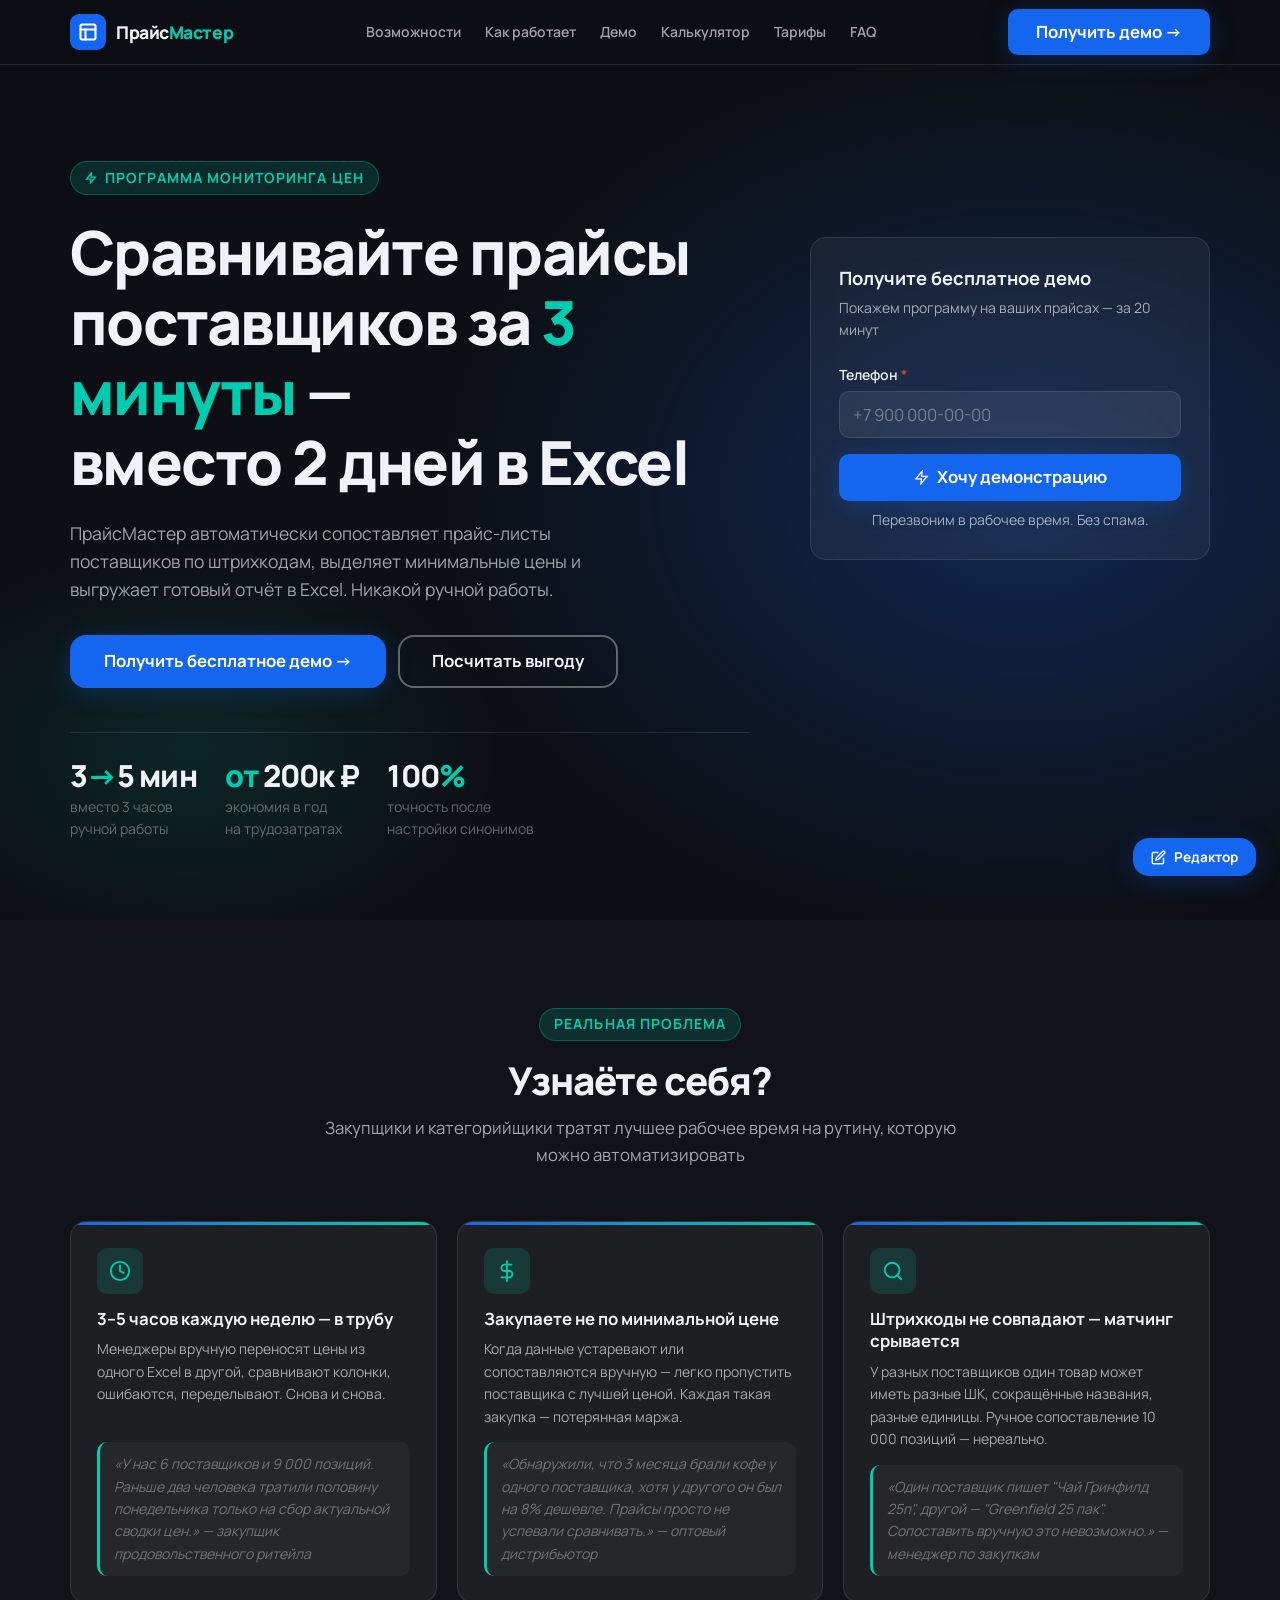
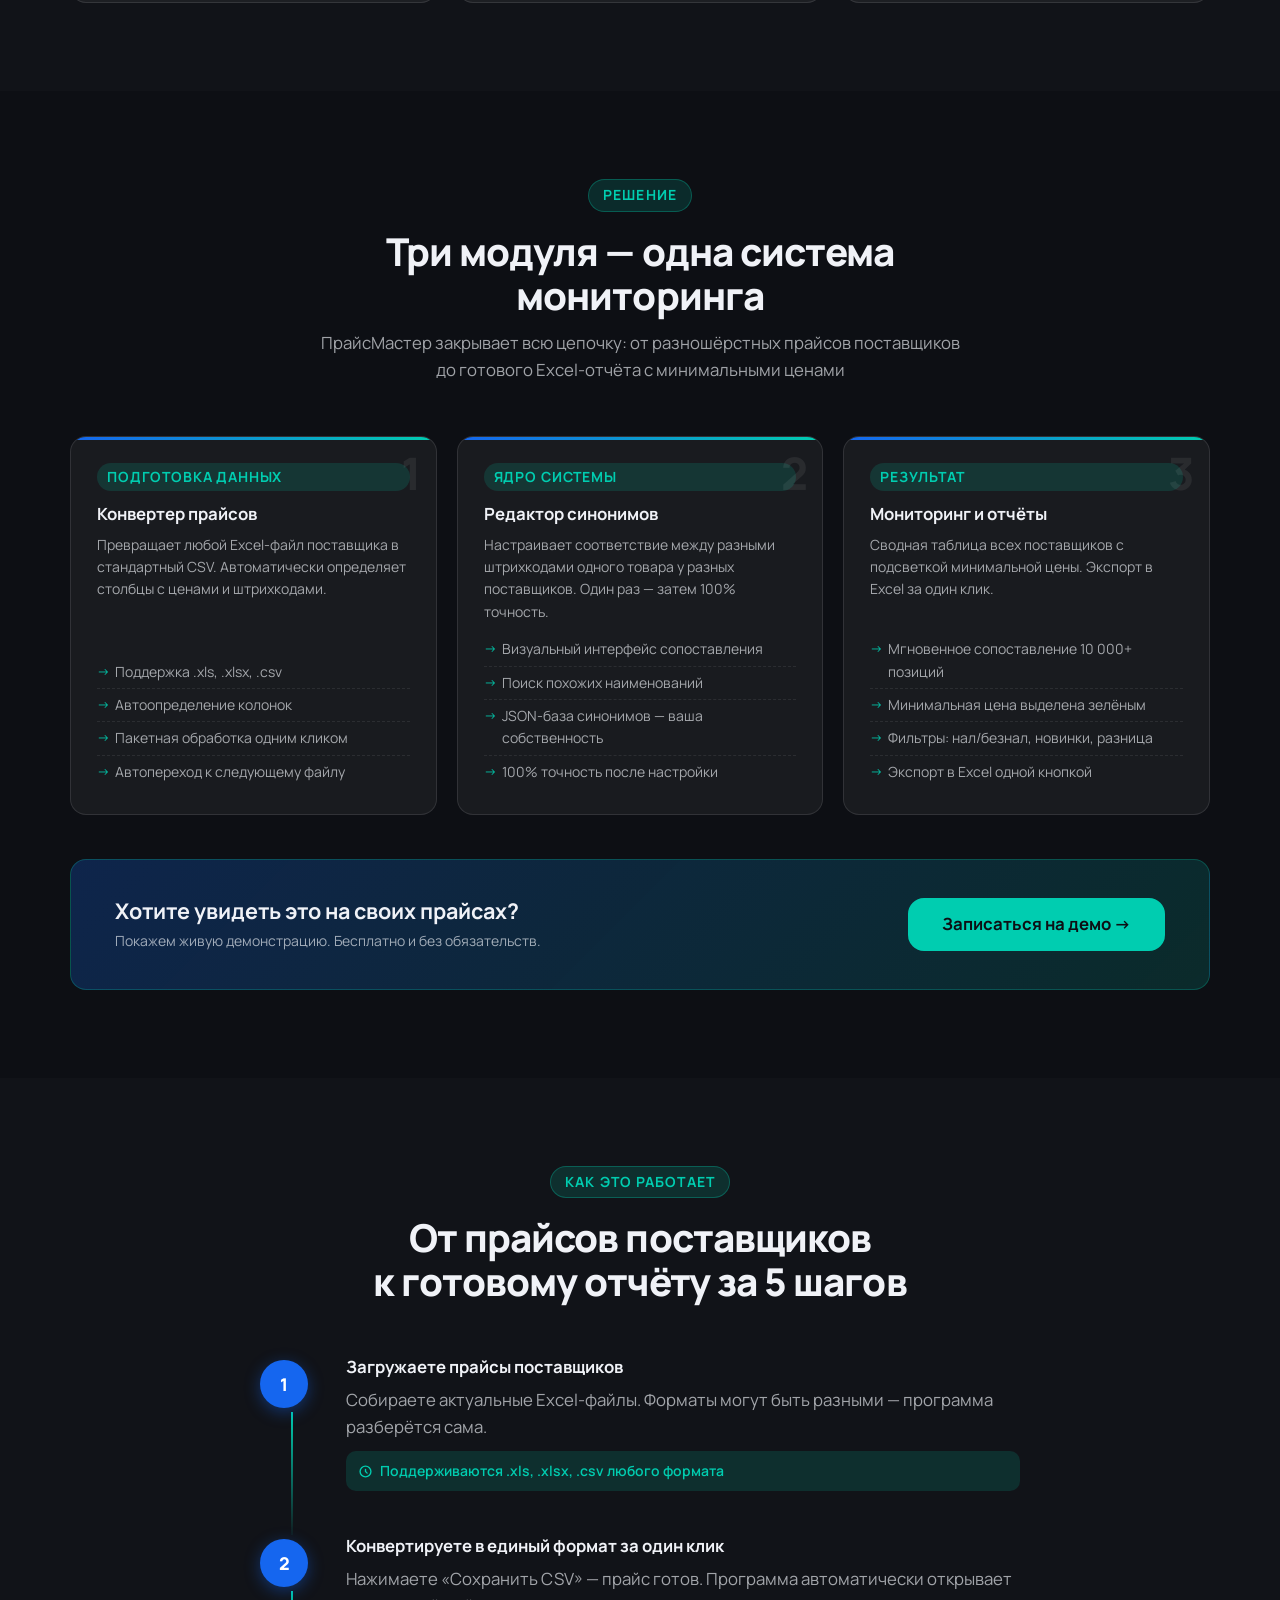
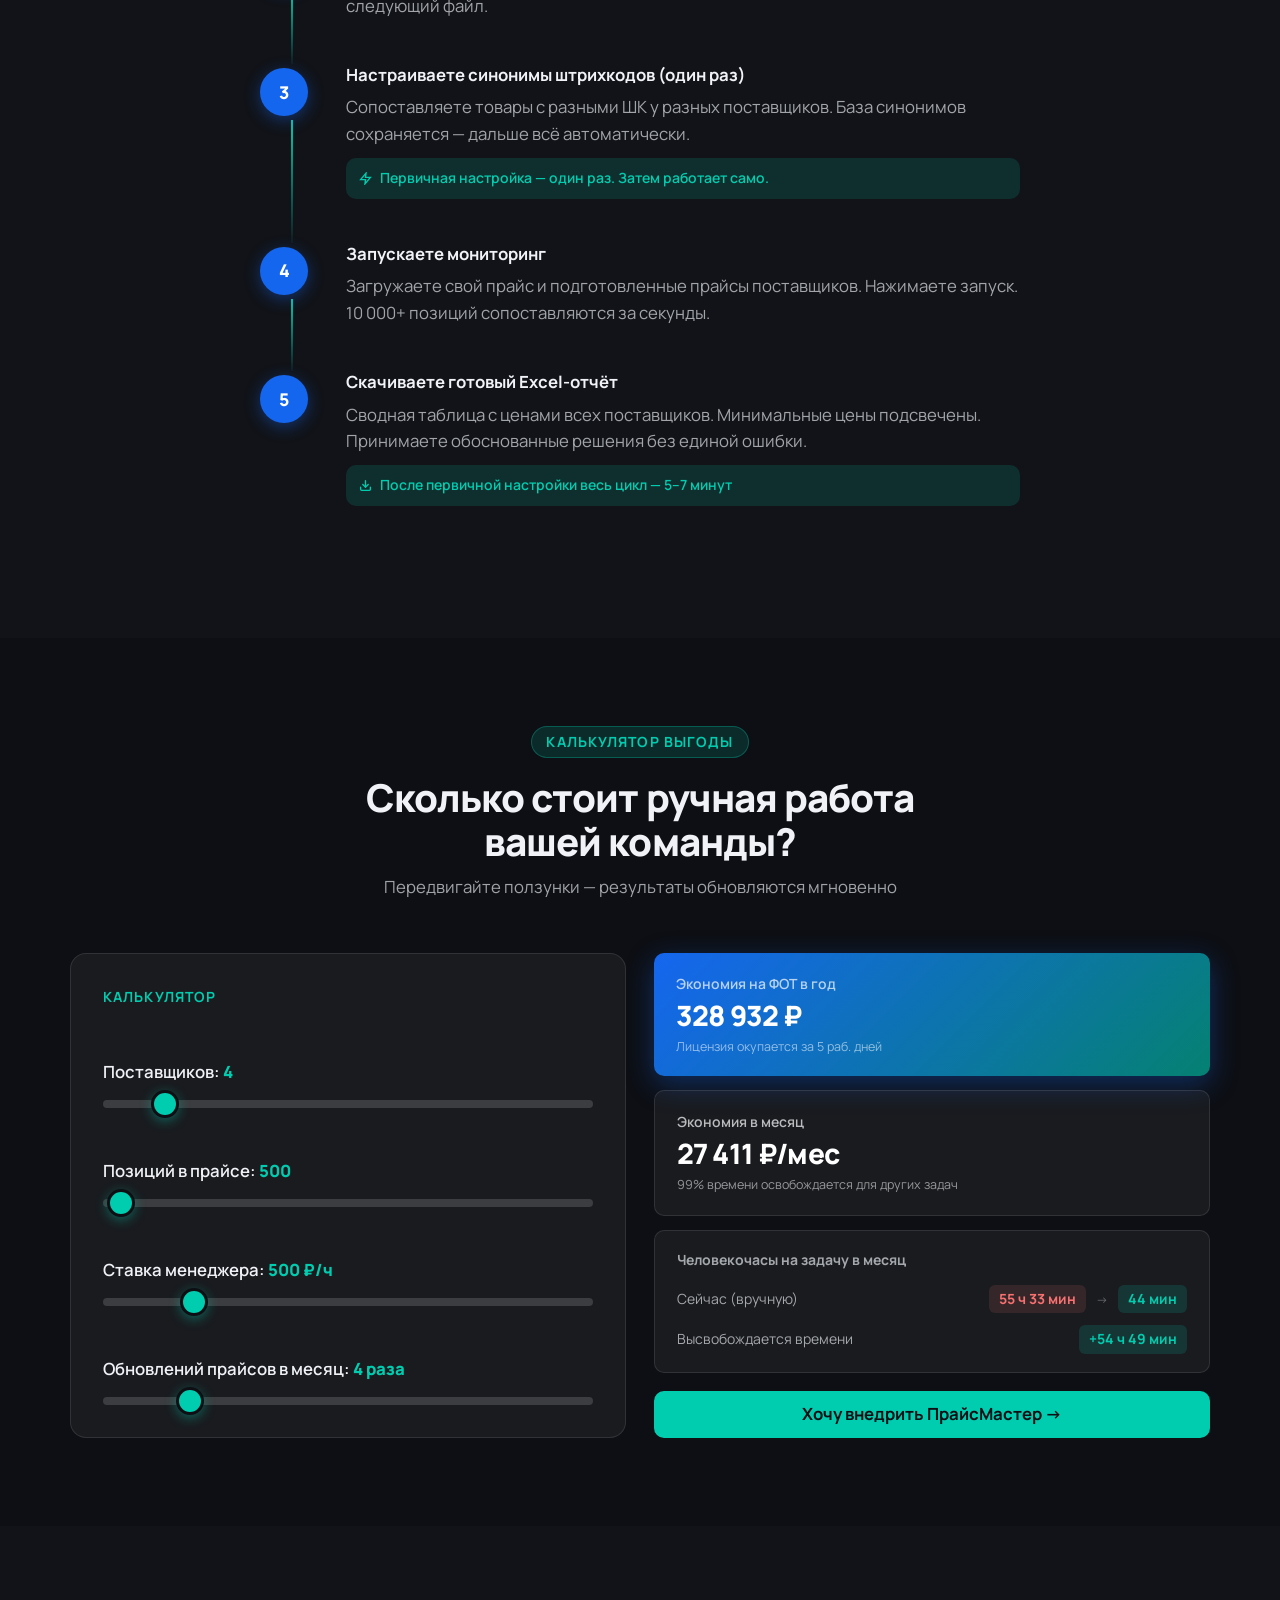
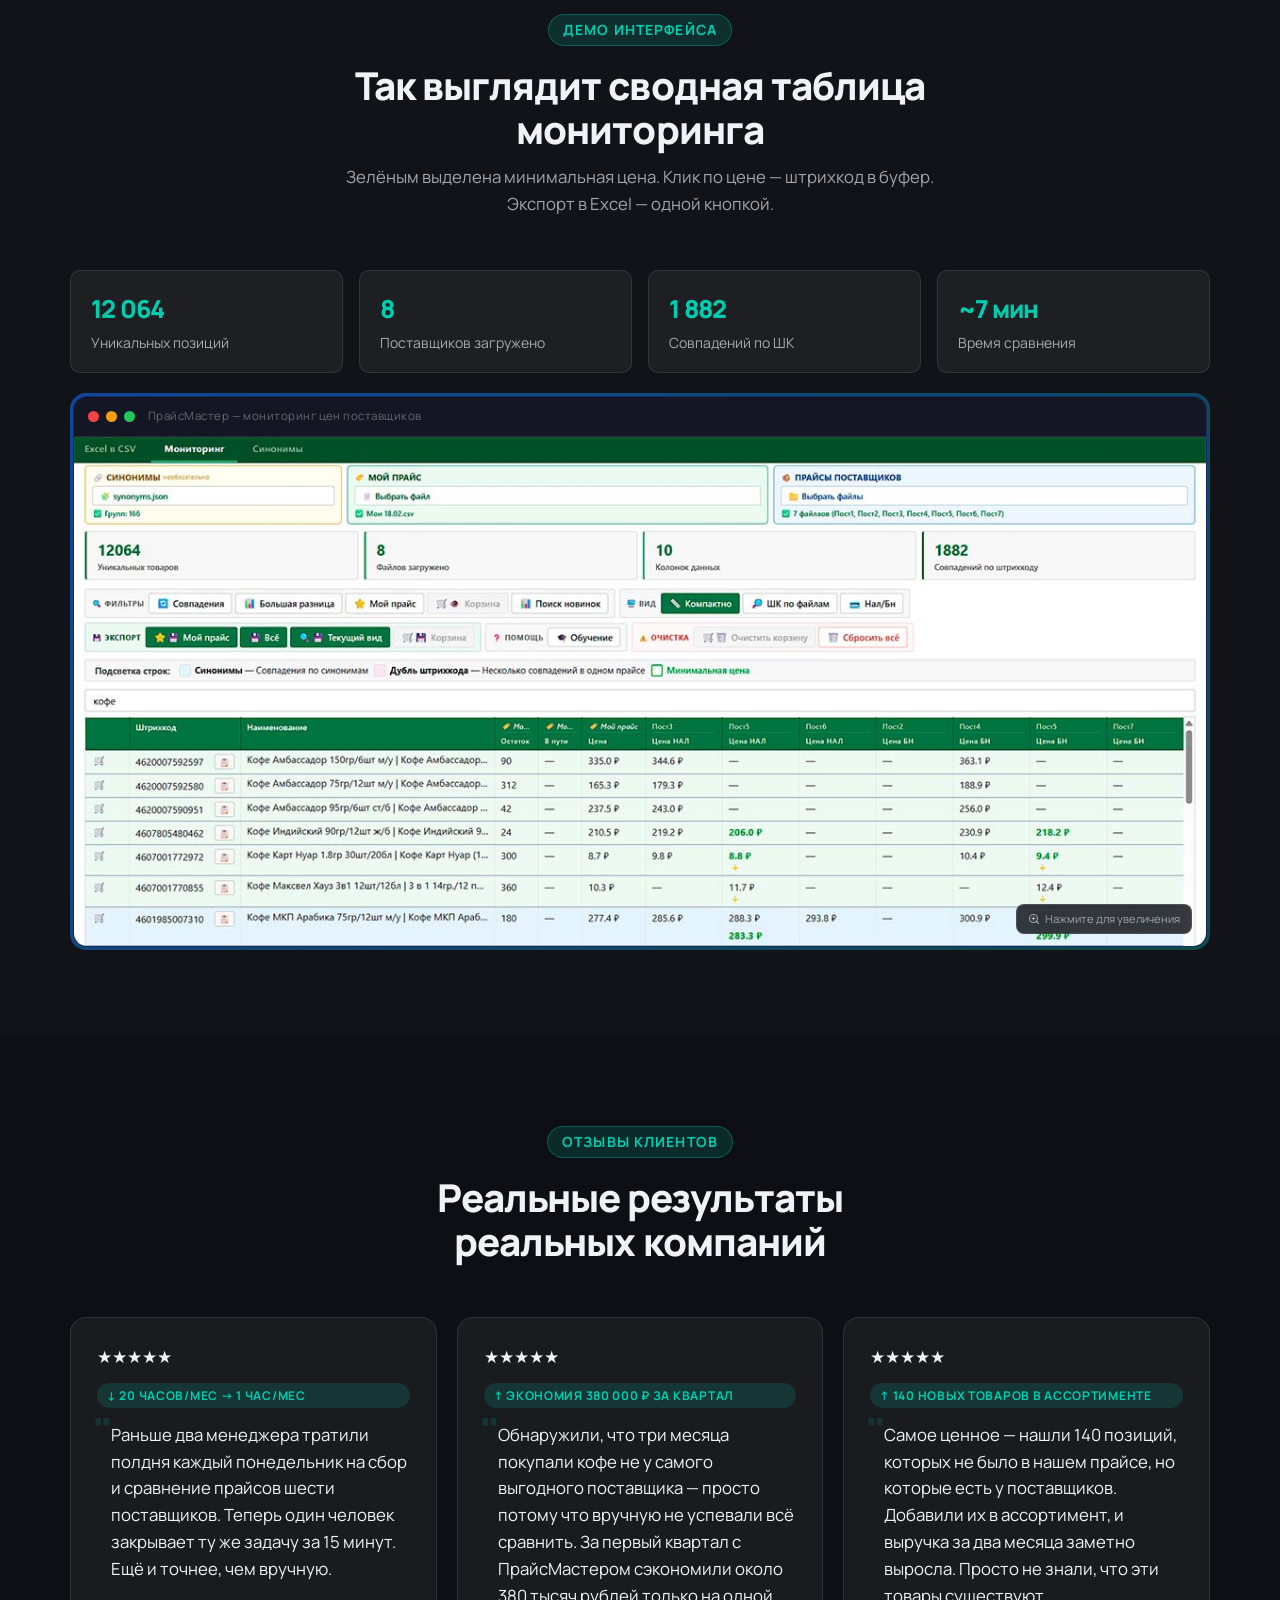
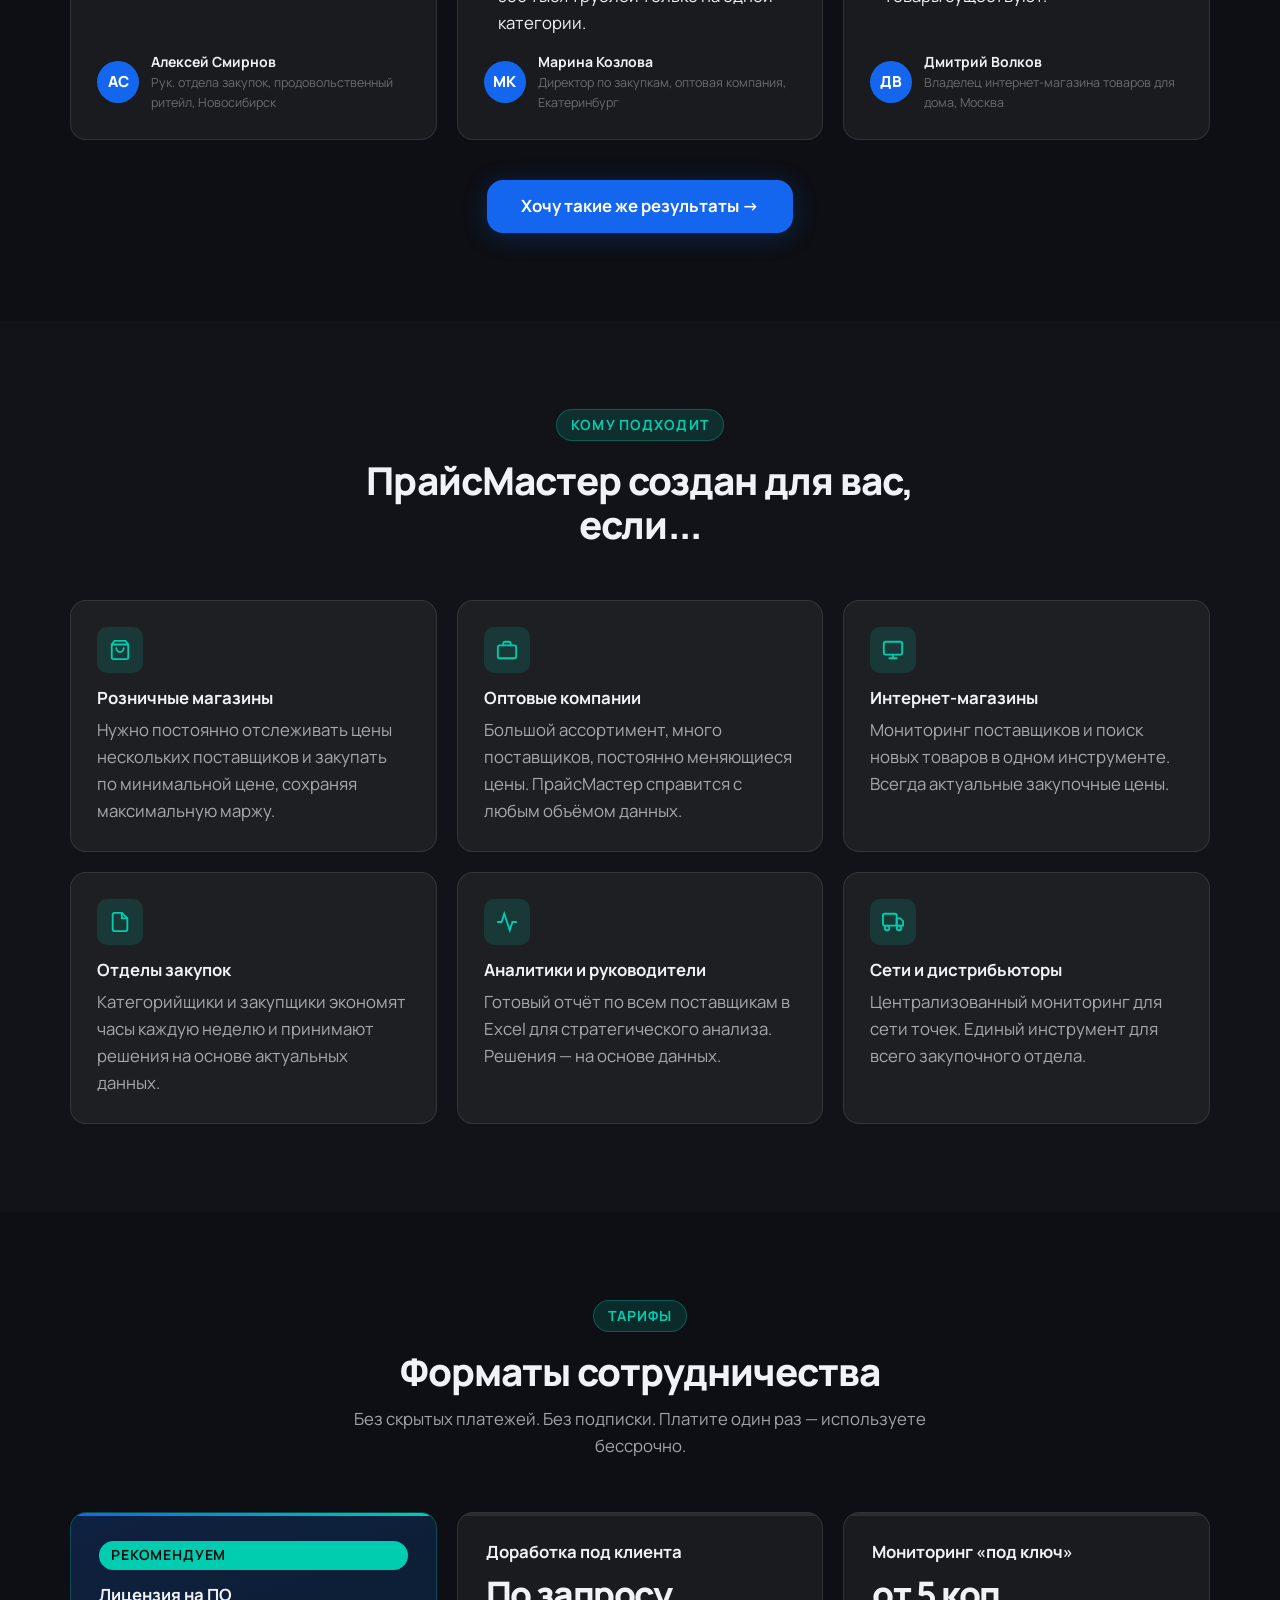
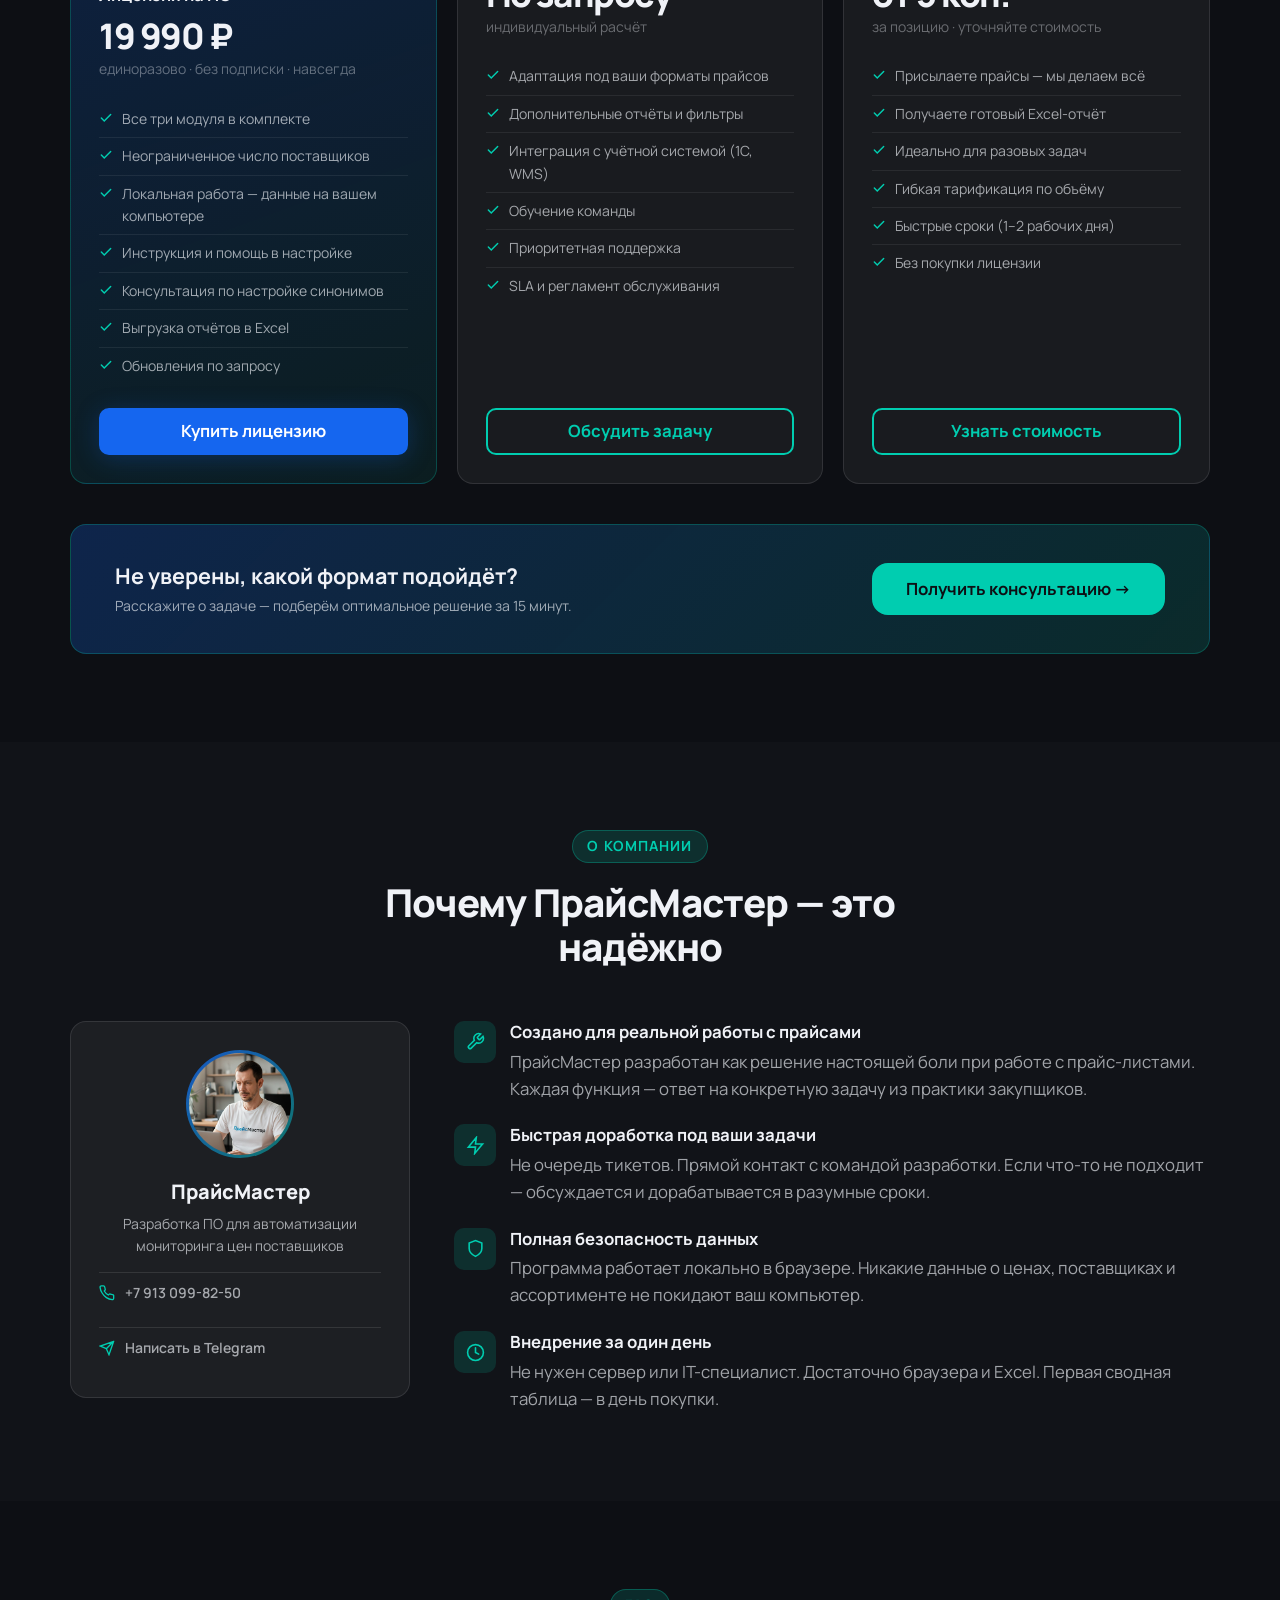
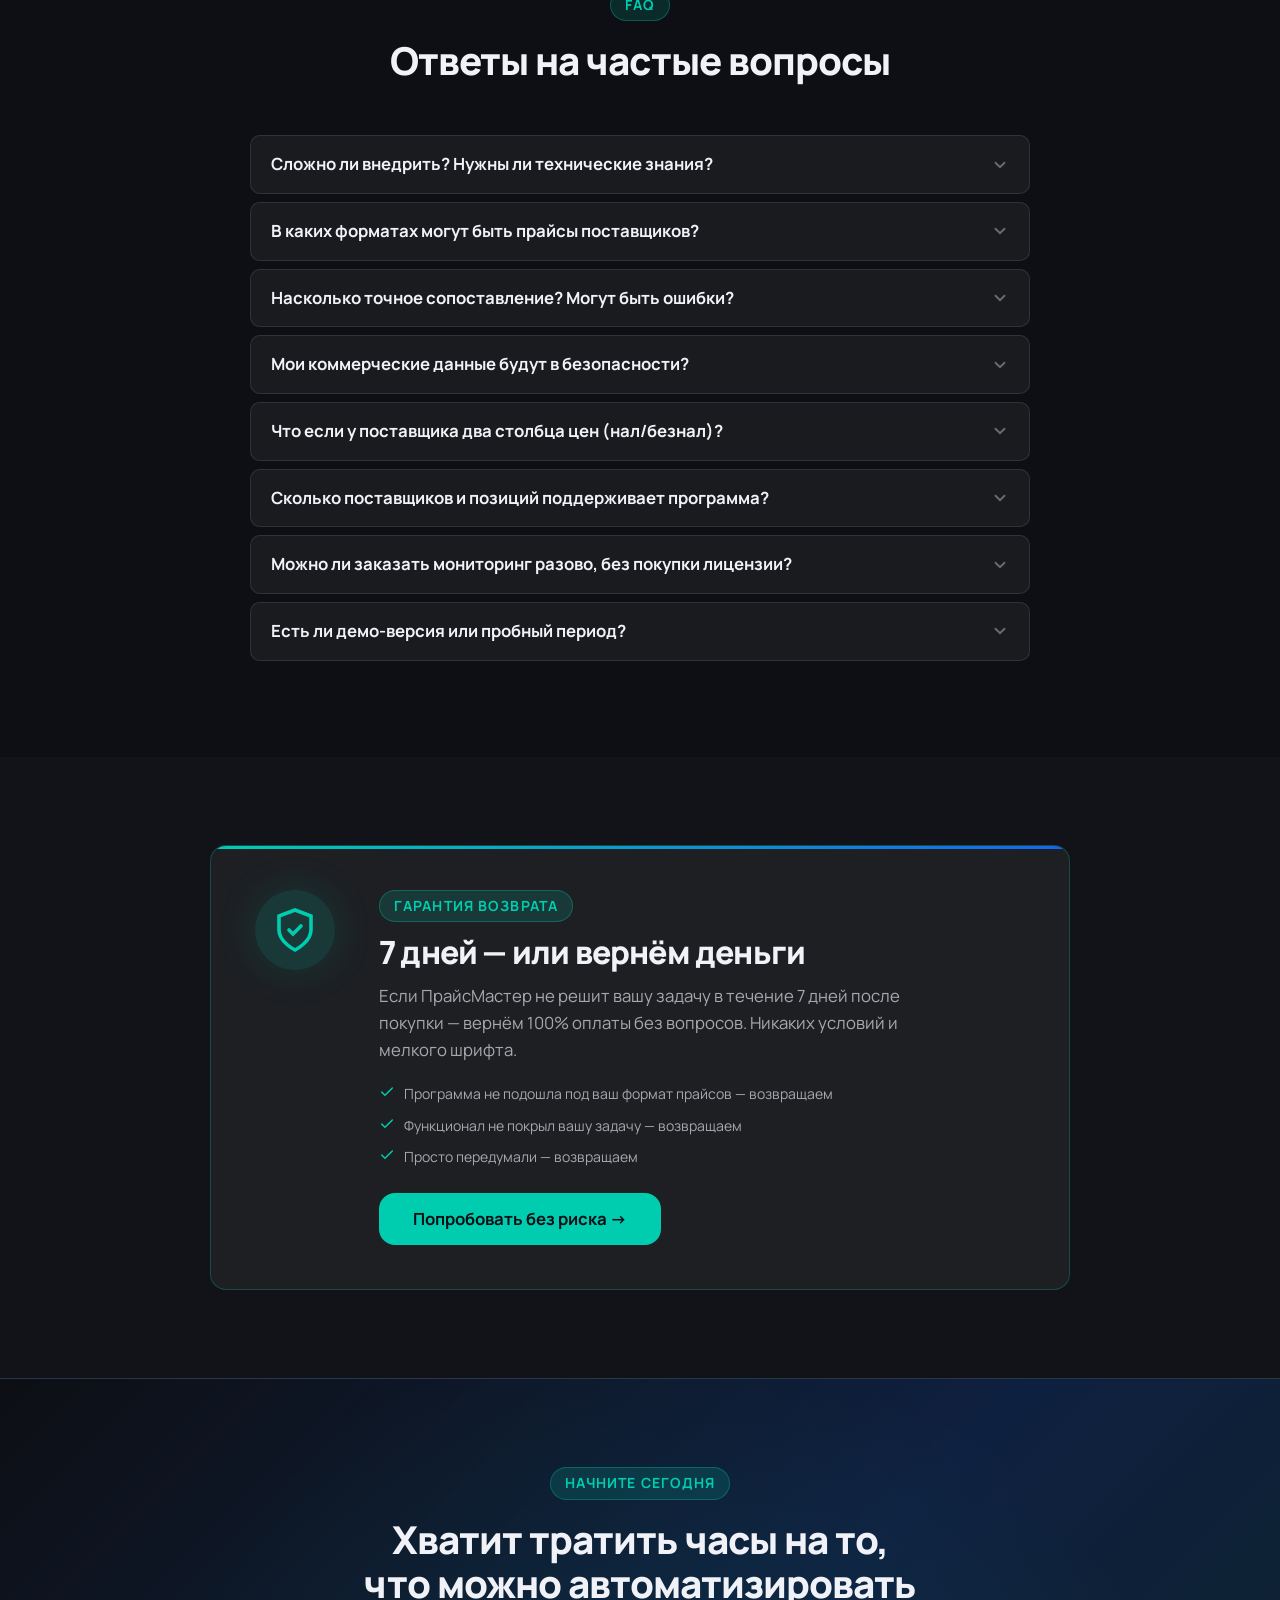
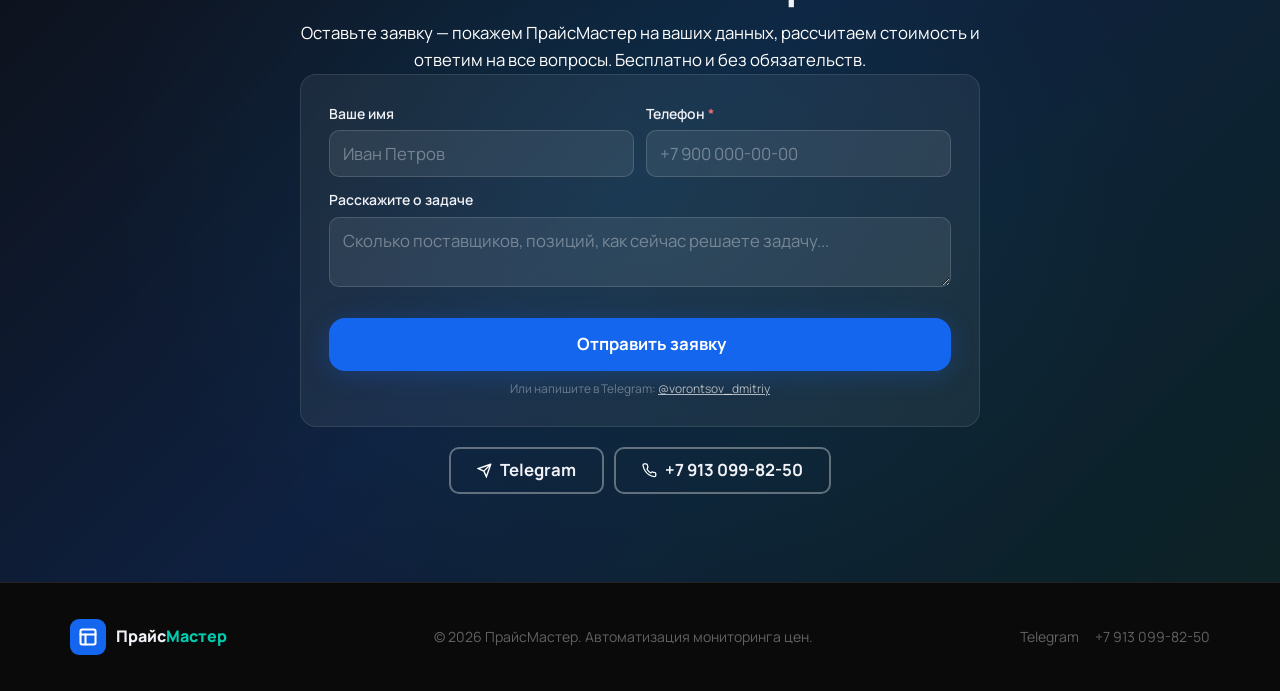
==== commit 35a865df: "Update index.html" ====
--- a/index.html
+++ b/index.html
@@ -4,7 +4,7 @@
 <meta charset="UTF-8">
 <meta name="viewport" content="width=device-width, initial-scale=1.0">
 <title>ПрайсМастер — Автоматический мониторинг цен поставщиков</title>
-<meta name="description" content="ПрайсМастер: автоматическое сравнение прайс-листов поставщиков за 5 минут вместо 3 часов. Экономия от 200 000 ₽ в год.">
+<meta name="description" content="ПрайсМастер — программа для автоматического сравнения прайс-листов поставщиков. Сопоставляет 10 000+ позиций по штрихкодам за 3–5 минут вместо 2–3 часов ручной работы в Excel. Выделяет минимальные цены, экспортирует отчёт одной кнопкой. Локальная работа — данные не покидают ваш компьютер. Экономия от 200 000 ₽ в год на трудозатратах. Гарантия возврата 7 дней.">
 <link rel="icon" href="data:image/svg+xml,<svg xmlns='http://www.w3.org/2000/svg' viewBox='0 0 32 32'><rect width='32' height='32' rx='7' fill='%231566EF'/><rect x='5' y='5' width='22' height='22' rx='2' fill='none' stroke='white' stroke-width='1.5'/><line x1='5' y1='12' x2='27' y2='12' stroke='white' stroke-width='1.5'/><line x1='13' y1='12' x2='13' y2='27' stroke='white' stroke-width='1.5'/></svg>" type="image/svg+xml">
 
 <!-- EDITOR STYLES (editor-only) -->
@@ -377,6 +377,167 @@
 .footer-links a{font-size:var(--fz4);color:var(--text-3);transition:color .2s}
 .footer-links a:hover{color:var(--teal)}
 
+/* ══════════════════════════════════════════ BLUE BREATHING GLOW */
+@keyframes blue-breath {
+  0%,100% {
+    box-shadow:
+      0 0 0 0 rgba(21,102,239,0),
+      0 0 0 0 rgba(21,102,239,0),
+      0 0 40px 0 rgba(21,102,239,0);
+  }
+  50% {
+    box-shadow:
+      0 0 30px 6px rgba(21,102,239,.32),
+      0 0 70px 20px rgba(21,102,239,.13),
+      0 0 120px 40px rgba(21,102,239,.06);
+  }
+}
+@keyframes blue-border-breath {
+  0%,100% { border-color: rgba(21,102,239,.25); }
+  50%      { border-color: rgba(21,102,239,.75); }
+}
+@keyframes blue-ring-breath {
+  0%,100% { box-shadow: 0 0 0 0 rgba(21,102,239,0), 0 0 0 0 rgba(21,102,239,0); }
+  50%      { box-shadow: 0 0 16px 4px rgba(21,102,239,.5), 0 0 40px 12px rgba(21,102,239,.18); }
+}
+.glow-blue-breath {
+  animation: blue-breath 4s ease-in-out infinite, blue-border-breath 4s ease-in-out infinite;
+}
+.glow-blue-ring {
+  animation: blue-ring-breath 4s ease-in-out infinite;
+}
+
+/* ══════════════════════════════════════════ SCREENSHOT */
+.screenshot-outer {
+  position: relative;
+  border-radius: var(--r);
+  padding: 3px;
+  background: linear-gradient(135deg, rgba(21,102,239,.6) 0%, rgba(0,205,176,.3) 100%);
+}
+.screenshot-frame {
+  background: #0a0e1a;
+  border-radius: calc(var(--r) - 2px);
+  overflow: hidden;
+  border: 1.5px solid rgba(21,102,239,.35);
+}
+.screenshot-bar {
+  display: flex;
+  align-items: center;
+  gap: 7px;
+  padding: 10px 14px;
+  background: rgba(255,255,255,.04);
+  border-bottom: 1px solid rgba(255,255,255,.07);
+}
+.screenshot-dot {
+  width: 11px; height: 11px; border-radius: 50%;
+}
+.screenshot-bar-title {
+  font-size: .72rem; color: rgba(255,255,255,.35);
+  margin-left: 6px; letter-spacing: .04em;
+}
+.screenshot-img-wrap {
+  position: relative;
+  overflow: hidden;
+  cursor: zoom-in;
+}
+.screenshot-img-wrap img {
+  display: block;
+  width: 100%;
+  height: auto;
+  transition: transform .3s ease;
+}
+.screenshot-img-wrap:hover img {
+  transform: scale(1.012);
+}
+.screenshot-zoom-hint {
+  position: absolute;
+  bottom: 12px; right: 14px;
+  background: rgba(13,15,20,.82);
+  backdrop-filter: blur(8px);
+  border: 1px solid rgba(255,255,255,.12);
+  border-radius: 8px;
+  padding: 5px 11px;
+  font-size: .7rem; color: rgba(255,255,255,.55);
+  display: flex; align-items: center; gap: 5px;
+  pointer-events: none;
+}
+
+/* ══════════════════════════════════════════ LIGHTBOX */
+#pm-lightbox {
+  display: none;
+  position: fixed;
+  inset: 0;
+  z-index: 20000;
+  background: rgba(5,7,14,.93);
+  backdrop-filter: blur(14px);
+  align-items: center;
+  justify-content: center;
+  padding: 20px;
+  cursor: zoom-out;
+}
+#pm-lightbox.open { display: flex; }
+#pm-lightbox img {
+  max-width: 100%;
+  max-height: 90vh;
+  border-radius: var(--r);
+  border: 1.5px solid rgba(21,102,239,.4);
+  box-shadow: 0 0 60px 12px rgba(21,102,239,.25), 0 32px 80px rgba(0,0,0,.6);
+  object-fit: contain;
+  touch-action: pinch-zoom;
+}
+#pm-lightbox-close {
+  position: absolute;
+  top: 18px; right: 18px;
+  width: 38px; height: 38px;
+  border-radius: 50%;
+  background: rgba(255,255,255,.1);
+  border: 1px solid rgba(255,255,255,.18);
+  color: #fff; font-size: 1.1rem;
+  display: flex; align-items: center; justify-content: center;
+  cursor: pointer;
+  transition: background .15s;
+}
+#pm-lightbox-close:hover { background: #ef4444; }
+
+/* ══════════════════════════════════════════ ABOUT AVATAR PHOTO */
+.about-avatar-ring {
+  width: 108px; height: 108px;
+  border-radius: 50%;
+  padding: 3px;
+  background: linear-gradient(135deg, rgba(21,102,239,.8) 0%, rgba(0,205,176,.5) 100%);
+  margin: 0 auto 18px;
+  flex-shrink: 0;
+}
+.about-avatar-inner {
+  width: 100%;
+  height: 100%;
+  border-radius: 50%;
+  overflow: hidden;
+  background: var(--bg);
+}
+.about-avatar-inner img {
+  width: 100%;
+  height: 100%;
+  object-fit: cover;
+  display: block;
+}
+
+/* ══════════════════════════════════════════ GUARANTEE */
+.guarantee-bg{background:var(--bg-2)}
+.guarantee-inner{display:grid;grid-template-columns:auto 1fr;gap:44px;align-items:start;max-width:860px;margin:0 auto;background:var(--bg-card);border:1.5px solid rgba(0,205,176,.25);border-radius:var(--r);padding:44px;position:relative;overflow:hidden}
+.guarantee-inner::before{content:'';position:absolute;top:0;left:0;right:0;height:3px;background:linear-gradient(90deg,var(--teal),var(--blue))}
+.guarantee-icon{width:80px;height:80px;border-radius:50%;background:var(--teal-l);display:flex;align-items:center;justify-content:center;flex-shrink:0;box-shadow:0 0 40px rgba(0,205,176,.15)}
+.guarantee-title{font-size:clamp(1.5rem,3vw,2rem);margin-bottom:12px}
+.guarantee-desc{font-size:var(--fz3);color:var(--text-2);margin-bottom:20px;max-width:540px}
+.guarantee-points{display:flex;flex-direction:column;gap:9px}
+.gp-item{display:flex;align-items:flex-start;gap:9px;font-size:var(--fz4);color:var(--text-2)}
+.gp-item svg{flex-shrink:0;margin-top:1px}
+@media(max-width:640px){.guarantee-inner{grid-template-columns:1fr;padding:26px}.guarantee-icon{margin:0 auto}}
+
+/* ══════════════════════════════════════════ ABOUT PHOTO */
+.about-photo-wrap{text-align:center}
+#about-photo-url::placeholder{color:rgba(240,242,247,.3)}
+
 /* ══════════════════════════════════════════ SCROLL ANIMATION */
 .fi{opacity:0;transform:translateY(18px);transition:opacity .5s,transform .5s}
 .fi.d1{transition-delay:.1s}
@@ -450,6 +611,7 @@
       <nav class="nav-links">
         <a href="#s-solution">Возможности</a>
         <a href="#s-how">Как работает</a>
+        <a href="#s-demo">Демо</a>
         <a href="#s-calc">Калькулятор</a>
         <a href="#s-pricing">Тарифы</a>
         <a href="#s-faq">FAQ</a>
@@ -498,7 +660,7 @@
           <svg width="12" height="12" viewBox="0 0 24 24" fill="none" stroke="currentColor" stroke-width="2.5" stroke-linecap="round"><polygon points="13 2 3 14 12 14 11 22 21 10 12 10 13 2"/></svg>
           <span contenteditable="true">Программа мониторинга цен</span>
         </div>
-        <h1 class="fi d1">Сравнение прайсов<br>за <span class="accent">5 минут</span><br>вместо 3 часов</h1>
+        <h1 class="fi d1">Сравнивайте прайсы<br>поставщиков за <span class="accent">3 минуты</span> —<br>вместо 2 дней в Excel</h1>
         <p class="hero-sub fi d2" contenteditable="true">ПрайсМастер автоматически сопоставляет прайс-листы поставщиков по штрихкодам, выделяет минимальные цены и выгружает готовый отчёт в Excel. Никакой ручной работы.</p>
         <div class="hero-ctas fi d3">
           <a href="#cta" class="btn btn-primary btn-lg">Получить бесплатное демо →</a>
@@ -526,18 +688,10 @@
         </div>
         <form id="hero-form" onsubmit="submitForm(event,'hero-form')">
           <div class="form-group">
-            <label class="form-label">Ваше имя</label>
-            <input type="text" name="name" class="form-input" placeholder="Иван Петров">
-          </div>
-          <div class="form-group">
-            <label class="form-label" >Телефон <span style="color:#e53e3e">*</span></label>
+            <label class="form-label">Телефон <span style="color:#e53e3e">*</span></label>
             <input type="tel" name="phone" class="form-input" placeholder="+7 900 000-00-00">
           </div>
-          <div class="form-group">
-            <label class="form-label">Сколько поставщиков?</label>
-            <input type="text" name="comment" class="form-input" placeholder="Например: 5 поставщиков, 8 000 позиций">
-          </div>
-          <button type="submit" class="btn btn-primary btn-full mt8" style="margin-top:4px">
+          <button type="submit" class="btn btn-primary btn-full" style="margin-top:4px">
             <svg width="15" height="15" viewBox="0 0 24 24" fill="none" stroke="white" stroke-width="2" stroke-linecap="round"><polygon points="13 2 3 14 12 14 11 22 21 10 12 10 13 2"/></svg>
             Хочу демонстрацию
           </button>
@@ -786,7 +940,7 @@
 </section>
 
 <!-- ════════════════ DEMO TABLE (gray) ════════════════ -->
-<section class="section demo-bg" id="s-demo" style="display:none">
+<section class="section demo-bg" id="s-demo">
   <div class="container">
     <div class="section-header fi tc">
       <div class="label">Демо интерфейса</div>
@@ -811,101 +965,22 @@
         <div class="stat-label">Время сравнения</div>
       </div>
     </div>
-    <div class="table-wrap fi">
-      <div class="table-toolbar">
-        <button class="tbl-btn"><svg width="13" height="13" viewBox="0 0 24 24" fill="none" stroke="currentColor" stroke-width="2" stroke-linecap="round"><polygon points="22 3 2 3 10 12.46 10 19 14 21 14 12.46 22 3"/></svg> Фильтры</button>
-        <button class="tbl-btn"><svg width="13" height="13" viewBox="0 0 24 24" fill="none" stroke="currentColor" stroke-width="2" stroke-linecap="round"><path d="M1 12s4-8 11-8 11 8 11 8-4 8-11 8-11-8-11-8z"/><circle cx="12" cy="12" r="3"/></svg> Совпадения</button>
-        <button class="tbl-btn"><svg width="13" height="13" viewBox="0 0 24 24" fill="none" stroke="currentColor" stroke-width="2" stroke-linecap="round"><polyline points="22 7 13.5 15.5 8.5 10.5 2 17"/></svg> Большая разница</button>
-        <button class="tbl-btn"><svg width="13" height="13" viewBox="0 0 24 24" fill="none" stroke="currentColor" stroke-width="2" stroke-linecap="round"><circle cx="11" cy="11" r="8"/><line x1="21" y1="21" x2="16.65" y2="16.65"/></svg> Поиск новинок</button>
-        <button class="tbl-btn active"><svg width="13" height="13" viewBox="0 0 24 24" fill="none" stroke="white" stroke-width="2" stroke-linecap="round"><rect x="3" y="3" width="7" height="7"/><rect x="14" y="3" width="7" height="7"/><rect x="14" y="14" width="7" height="7"/><rect x="3" y="14" width="7" height="7"/></svg> Компактно</button>
-        <button class="tbl-btn" style="margin-left:auto"><svg width="13" height="13" viewBox="0 0 24 24" fill="none" stroke="currentColor" stroke-width="2" stroke-linecap="round"><path d="M21 15v4a2 2 0 0 1-2 2H5a2 2 0 0 1-2-2v-4"/><polyline points="7 10 12 15 17 10"/><line x1="12" y1="15" x2="12" y2="3"/></svg> Экспорт Excel</button>
-      </div>
-      <div class="table-legend">
-        <span>Подсветка:</span>
-        <span class="leg-item"><span class="leg-dot syn"></span> Синонимы</span>
-        <span class="leg-item"><span class="leg-dot dup"></span> Дубль ШК</span>
-        <span class="leg-item"><span class="leg-dot min"></span> Мин. цена</span>
-      </div>
-      <div class="table-scroll">
-        <table class="pm-table">
-          <thead>
-            <tr>
-              <th class="th-group my" colspan="2" style="border-right:2px solid rgba(255,255,255,.15)">Позиция</th>
-              <th class="th-group my" colspan="3" style="border-right:2px solid rgba(255,255,255,.15)">★ Мой прайс</th>
-              <th class="th-group" colspan="2" style="border-right:2px solid rgba(255,255,255,.15)">СервисТрейд</th>
-              <th class="th-group" colspan="2" style="border-right:2px solid rgba(255,255,255,.15)">ОптГрупп</th>
-              <th class="th-group" colspan="2" style="border-right:2px solid rgba(255,255,255,.15)">МегаОптовик</th>
-              <th class="th-group" colspan="2">ДистрибЦентр</th>
-            </tr>
-            <tr>
-              <th class="th-sub my" style="width:28px"></th>
-              <th class="th-sub my" style="text-align:left;min-width:160px">Наименование</th>
-              <th class="th-sub my">Остаток</th>
-              <th class="th-sub my">В пути</th>
-              <th class="th-sub my" style="border-right:2px solid rgba(255,255,255,.12)">Цена</th>
-              <th class="th-sub">НАЛ</th>
-              <th class="th-sub" style="border-right:2px solid rgba(255,255,255,.12)">БН</th>
-              <th class="th-sub">НАЛ</th>
-              <th class="th-sub" style="border-right:2px solid rgba(255,255,255,.12)">БН</th>
-              <th class="th-sub">НАЛ</th>
-              <th class="th-sub" style="border-right:2px solid rgba(255,255,255,.12)">БН</th>
-              <th class="th-sub">НАЛ</th>
-              <th class="th-sub">БН</th>
-            </tr>
-          </thead>
-          <tbody>
-            <tr>
-              <td class="cart-btn"><div class="cart-ico"><svg viewBox="0 0 24 24" fill="none" stroke="currentColor" stroke-width="2" stroke-linecap="round"><circle cx="9" cy="21" r="1"/><circle cx="20" cy="21" r="1"/><path d="M1 1h4l2.68 13.39a2 2 0 0 0 2 1.61h9.72a2 2 0 0 0 2-1.61L23 6H6"/></svg></div></td>
-              <td class="name">Кофе Амбассадор 150г м/у</td>
-              <td class="stock">90</td><td class="na">—</td>
-              <td class="my-price">335.0 ₽</td>
-              <td class="price">344.6 ₽</td><td class="na">—</td>
-              <td class="price">352.0 ₽</td><td class="na">—</td>
-              <td class="min">328.5 ₽</td><td class="na">—</td>
-              <td class="price">363.1 ₽</td><td class="na">—</td>
-            </tr>
-            <tr>
-              <td class="cart-btn"><div class="cart-ico"><svg viewBox="0 0 24 24" fill="none" stroke="currentColor" stroke-width="2" stroke-linecap="round"><circle cx="9" cy="21" r="1"/><circle cx="20" cy="21" r="1"/><path d="M1 1h4l2.68 13.39a2 2 0 0 0 2 1.61h9.72a2 2 0 0 0 2-1.61L23 6H6"/></svg></div></td>
-              <td class="name">Кофе Амбассадор 75г м/у</td>
-              <td class="stock">312</td><td class="na">—</td>
-              <td class="my-price">165.3 ₽</td>
-              <td class="price">179.3 ₽</td><td class="na">—</td>
-              <td class="na">—</td><td class="na">—</td>
-              <td class="min">158.0 ₽</td><td class="na">—</td>
-              <td class="price">188.9 ₽</td><td class="na">—</td>
-            </tr>
-            <tr>
-              <td class="cart-btn"><div class="cart-ico"><svg viewBox="0 0 24 24" fill="none" stroke="currentColor" stroke-width="2" stroke-linecap="round"><circle cx="9" cy="21" r="1"/><circle cx="20" cy="21" r="1"/><path d="M1 1h4l2.68 13.39a2 2 0 0 0 2 1.61h9.72a2 2 0 0 0 2-1.61L23 6H6"/></svg></div></td>
-              <td class="name">Кофе Индийский 90г ж/б</td>
-              <td class="stock">24</td><td class="na">—</td>
-              <td class="my-price">210.5 ₽</td>
-              <td class="price">219.2 ₽</td><td class="price">230.9 ₽</td>
-              <td class="min">206.0 ₽</td><td class="na">—</td>
-              <td class="na">—</td><td class="na">—</td>
-              <td class="na">—</td><td class="min">218.2 ₽</td>
-            </tr>
-            <tr>
-              <td class="cart-btn"><div class="cart-ico"><svg viewBox="0 0 24 24" fill="none" stroke="currentColor" stroke-width="2" stroke-linecap="round"><circle cx="9" cy="21" r="1"/><circle cx="20" cy="21" r="1"/><path d="M1 1h4l2.68 13.39a2 2 0 0 0 2 1.61h9.72a2 2 0 0 0 2-1.61L23 6H6"/></svg></div></td>
-              <td class="name">Кофе Карт Нуар 1.8г 30шт</td>
-              <td class="stock">300</td><td class="na">—</td>
-              <td class="my-price">9.8 ₽</td>
-              <td class="price">9.8 ₽</td><td class="price">10.4 ₽</td>
-              <td class="min">8.8 ₽</td><td class="na">—</td>
-              <td class="na">—</td><td class="na">—</td>
-              <td class="na">—</td><td class="min">9.4 ₽</td>
-            </tr>
-            <tr>
-              <td class="cart-btn"><div class="cart-ico"><svg viewBox="0 0 24 24" fill="none" stroke="currentColor" stroke-width="2" stroke-linecap="round"><circle cx="9" cy="21" r="1"/><circle cx="20" cy="21" r="1"/><path d="M1 1h4l2.68 13.39a2 2 0 0 0 2 1.61h9.72a2 2 0 0 0 2-1.61L23 6H6"/></svg></div></td>
-              <td class="name">Кофе МКП Арабика 75г м/у</td>
-              <td class="stock">180</td><td class="na">—</td>
-              <td class="my-price">277.4 ₽</td>
-              <td class="price">285.6 ₽</td><td class="price">300.9 ₽</td>
-              <td class="akcia">288.3 / 283.3 ₽ 🏷</td><td class="na">—</td>
-              <td class="price">293.8 ₽</td><td class="na">—</td>
-              <td class="price">305.3 ₽</td><td class="akcia">313.4 / 299.9 ₽ 🏷</td>
-            </tr>
-          </tbody>
-        </table>
+    <div class="screenshot-outer glow-blue-breath fi">
+      <div class="screenshot-frame">
+        <!-- fake app title bar -->
+        <div class="screenshot-bar">
+          <span class="screenshot-dot" style="background:#ef4444"></span>
+          <span class="screenshot-dot" style="background:#f59e0b"></span>
+          <span class="screenshot-dot" style="background:#22c55e"></span>
+          <span class="screenshot-bar-title">ПрайсМастер — мониторинг цен поставщиков</span>
+        </div>
+        <div class="screenshot-img-wrap" onclick="openLightbox('images/excel.jpg')">
+          <img src="images/excel.jpg" alt="Интерфейс ПрайсМастера — сводная таблица мониторинга цен поставщиков" loading="lazy">
+          <div class="screenshot-zoom-hint">
+            <svg width="12" height="12" viewBox="0 0 24 24" fill="none" stroke="currentColor" stroke-width="2.2" stroke-linecap="round"><circle cx="11" cy="11" r="8"/><line x1="21" y1="21" x2="16.65" y2="16.65"/><line x1="11" y1="8" x2="11" y2="14"/><line x1="8" y1="11" x2="14" y2="11"/></svg>
+            Нажмите для увеличения
+          </div>
+        </div>
       </div>
     </div>
   </div>
@@ -1077,8 +1152,10 @@
     </div>
     <div class="about-grid">
       <div class="about-card fi">
-        <div class="about-logo-mark">
-          <svg viewBox="0 0 24 24" fill="none" stroke="white" stroke-width="2.2" stroke-linecap="round" width="36" height="36"><rect x="3" y="3" width="18" height="18" rx="2"/><line x1="3" y1="9" x2="21" y2="9"/><line x1="9" y1="9" x2="9" y2="21"/></svg>
+        <div class="about-avatar-ring glow-blue-ring" style="display:flex;align-items:center;justify-content:center">
+          <div class="about-avatar-inner">
+            <img src="images/foto.jpg" alt="Разработчик ПрайсМастера" loading="lazy">
+          </div>
         </div>
         <div class="about-company-name" contenteditable="true">ПрайсМастер</div>
         <div class="about-company-desc" contenteditable="true">Разработка ПО для автоматизации мониторинга цен поставщиков</div>
@@ -1141,6 +1218,37 @@
       <div class="faq-item fi d1" onclick="toggleFaq(this)"><div class="faq-q"><h3 contenteditable="true">Сколько поставщиков и позиций поддерживает программа?</h3><svg class="faq-chevron" width="18" height="18" viewBox="0 0 24 24" fill="none" stroke="currentColor" stroke-width="2.5" stroke-linecap="round"><polyline points="6 9 12 15 18 9"/></svg></div><div class="faq-ans"><div class="faq-ans-inner" contenteditable="true">Ограничений нет. Протестировано на 30+ поставщиках и 12 000+ позициях без замедления. Сопоставление происходит практически мгновенно.</div></div></div>
       <div class="faq-item fi d2" onclick="toggleFaq(this)"><div class="faq-q"><h3 contenteditable="true">Можно ли заказать мониторинг разово, без покупки лицензии?</h3><svg class="faq-chevron" width="18" height="18" viewBox="0 0 24 24" fill="none" stroke="currentColor" stroke-width="2.5" stroke-linecap="round"><polyline points="6 9 12 15 18 9"/></svg></div><div class="faq-ans"><div class="faq-ans-inner" contenteditable="true">Да! Услуга «под ключ» — вы присылаете прайсы, получаете готовый Excel-отчёт. От 5 копеек за позицию. Свяжитесь для расчёта стоимости.</div></div></div>
       <div class="faq-item fi d3" onclick="toggleFaq(this)"><div class="faq-q"><h3 contenteditable="true">Есть ли демо-версия или пробный период?</h3><svg class="faq-chevron" width="18" height="18" viewBox="0 0 24 24" fill="none" stroke="currentColor" stroke-width="2.5" stroke-linecap="round"><polyline points="6 9 12 15 18 9"/></svg></div><div class="faq-ans"><div class="faq-ans-inner" contenteditable="true">Свяжитесь в Telegram — покажем программу в действии на живом примере. Бесплатно и без обязательств.</div></div></div>
+    </div>
+  </div>
+</section>
+
+<!-- ════════════════ GUARANTEE (dark) ════════════════ -->
+<section class="section guarantee-bg" id="s-guarantee">
+  <div class="container">
+    <div class="guarantee-inner fi">
+      <div class="guarantee-icon">
+        <svg viewBox="0 0 24 24" fill="none" stroke="var(--teal)" stroke-width="1.8" stroke-linecap="round" width="48" height="48"><path d="M12 22s8-4 8-10V5l-8-3-8 3v7c0 6 8 10 8 10z"/><polyline points="9 12 11 14 15 10"/></svg>
+      </div>
+      <div class="guarantee-body">
+        <div class="label" style="margin-bottom:12px">Гарантия возврата</div>
+        <h2 class="guarantee-title" contenteditable="true">7 дней — или вернём деньги</h2>
+        <p class="guarantee-desc" contenteditable="true">Если ПрайсМастер не решит вашу задачу в течение 7 дней после покупки — вернём 100% оплаты без вопросов. Никаких условий и мелкого шрифта.</p>
+        <div class="guarantee-points">
+          <div class="gp-item">
+            <svg viewBox="0 0 24 24" fill="none" stroke="var(--teal)" stroke-width="2.2" stroke-linecap="round" width="16" height="16"><polyline points="20 6 9 17 4 12"/></svg>
+            <span contenteditable="true">Программа не подошла под ваш формат прайсов — возвращаем</span>
+          </div>
+          <div class="gp-item">
+            <svg viewBox="0 0 24 24" fill="none" stroke="var(--teal)" stroke-width="2.2" stroke-linecap="round" width="16" height="16"><polyline points="20 6 9 17 4 12"/></svg>
+            <span contenteditable="true">Функционал не покрыл вашу задачу — возвращаем</span>
+          </div>
+          <div class="gp-item">
+            <svg viewBox="0 0 24 24" fill="none" stroke="var(--teal)" stroke-width="2.2" stroke-linecap="round" width="16" height="16"><polyline points="20 6 9 17 4 12"/></svg>
+            <span contenteditable="true">Просто передумали — возвращаем</span>
+          </div>
+        </div>
+        <a href="#cta" class="btn btn-white btn-lg" style="margin-top:24px;display:inline-flex">Попробовать без риска →</a>
+      </div>
     </div>
   </div>
 </section>
@@ -1194,6 +1302,12 @@
   </div>
 </section>
 
+<!-- ════════════════ LIGHTBOX ════════════════ -->
+<div id="pm-lightbox" onclick="closeLightbox()">
+  <button id="pm-lightbox-close" onclick="closeLightbox()">✕</button>
+  <img id="pm-lightbox-img" src="" alt="Скриншот программы">
+</div>
+
 <!-- ════════════════ FOOTER (black) ════════════════ -->
 <footer class="footer">
   <div class="container">
@@ -1202,7 +1316,7 @@
         <div class="nav-logo-mark"><svg viewBox="0 0 24 24" fill="none" stroke="white" stroke-width="2.5" stroke-linecap="round" width="20" height="20"><rect x="3" y="3" width="18" height="18" rx="2"/><line x1="3" y1="9" x2="21" y2="9"/><line x1="9" y1="9" x2="9" y2="21"/></svg></div>
         <div class="footer-logo-text">Прайс<span>Мастер</span></div>
       </div>
-      <div class="footer-copy">© 2025 ПрайсМастер. Автоматизация мониторинга цен.</div>
+      <div class="footer-copy">© 2026 ПрайсМастер. Автоматизация мониторинга цен.</div>
       <div class="footer-links">
         <a href="https://t.me/vorontsov_dmitriy" target="_blank">Telegram</a>
         <a href="tel:+79130998250">+7 913 099-82-50</a>
@@ -1338,6 +1452,22 @@
 }
 
 calcUpdate();
+
+// ══════════════════ LIGHTBOX ══════════════════
+function openLightbox(src){
+  var lb  = document.getElementById('pm-lightbox');
+  var img = document.getElementById('pm-lightbox-img');
+  img.src = src;
+  lb.classList.add('open');
+  document.body.style.overflow = 'hidden';
+}
+function closeLightbox(){
+  document.getElementById('pm-lightbox').classList.remove('open');
+  document.body.style.overflow = '';
+}
+document.addEventListener('keydown', function(e){
+  if(e.key === 'Escape') closeLightbox();
+});
 
 // ══════════════════ SCROLL ANIMATION ══════════════════
 const io = new IntersectionObserver(entries=>{
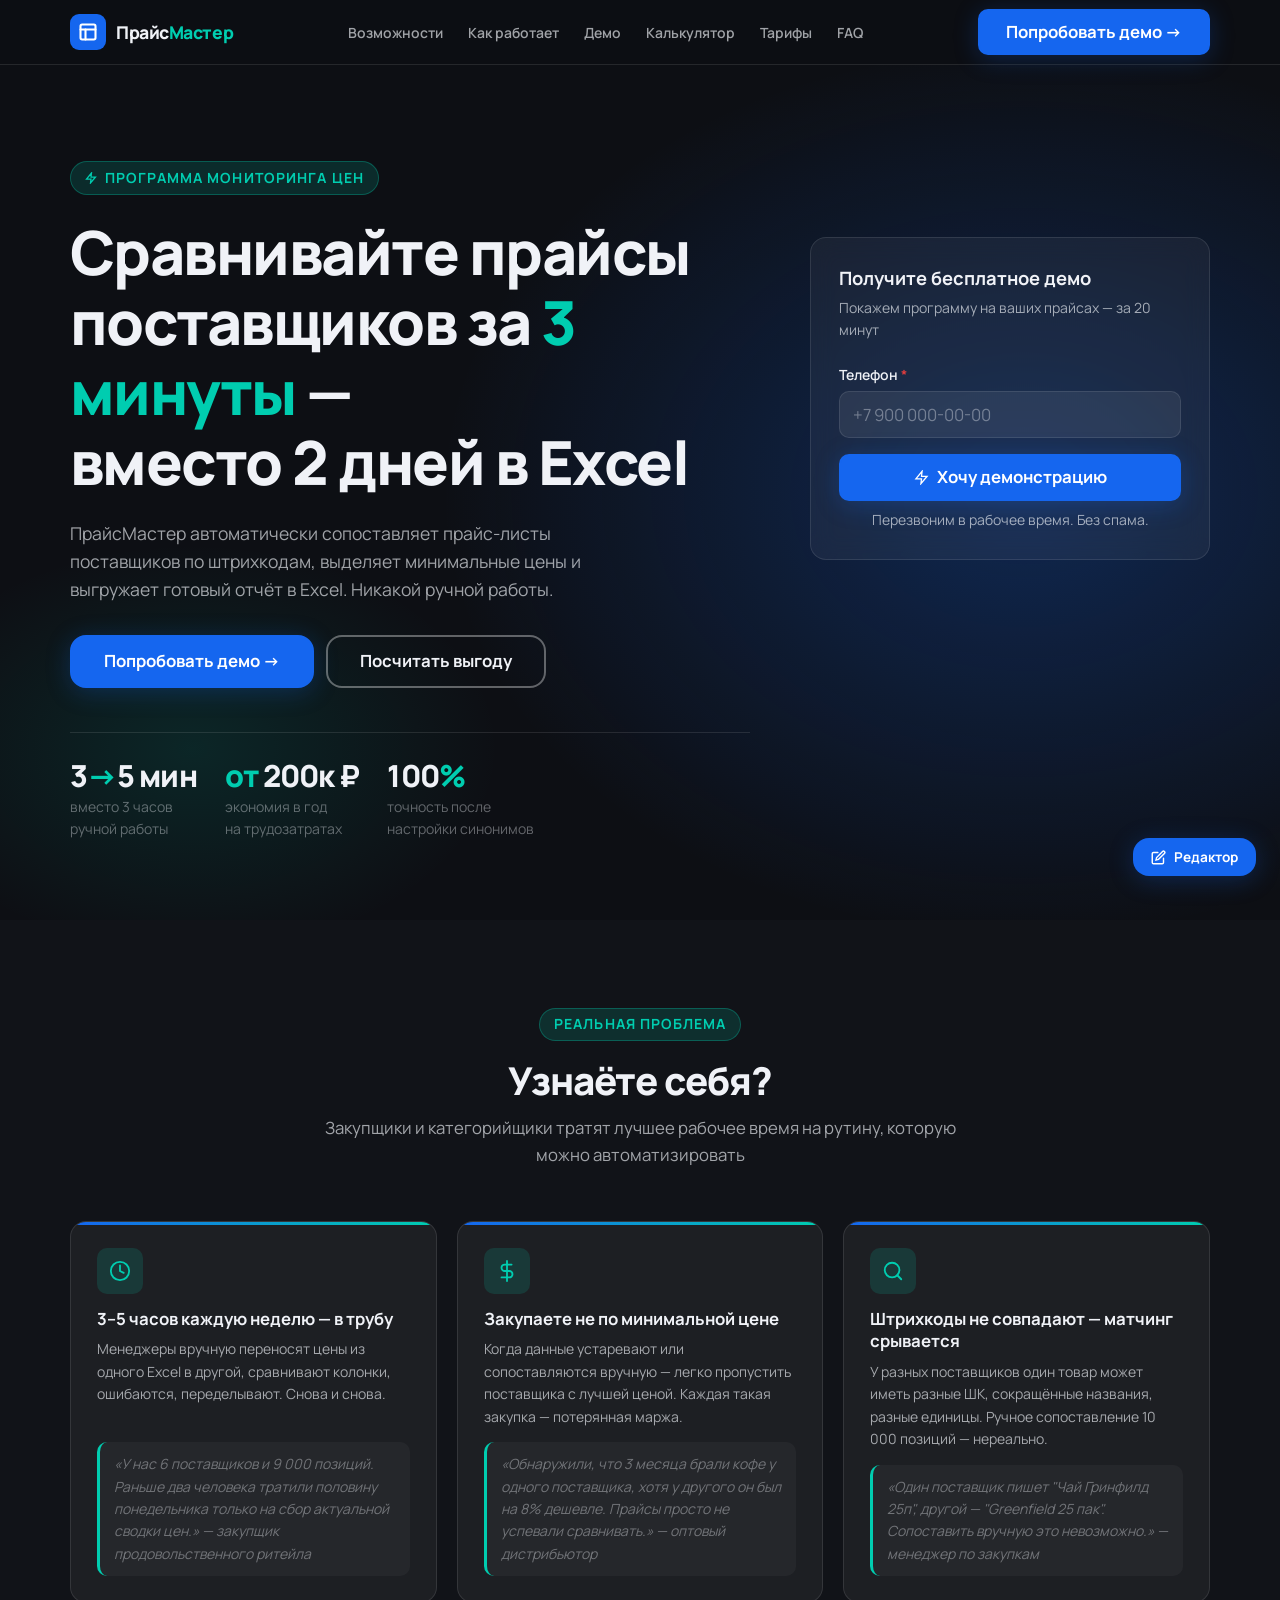
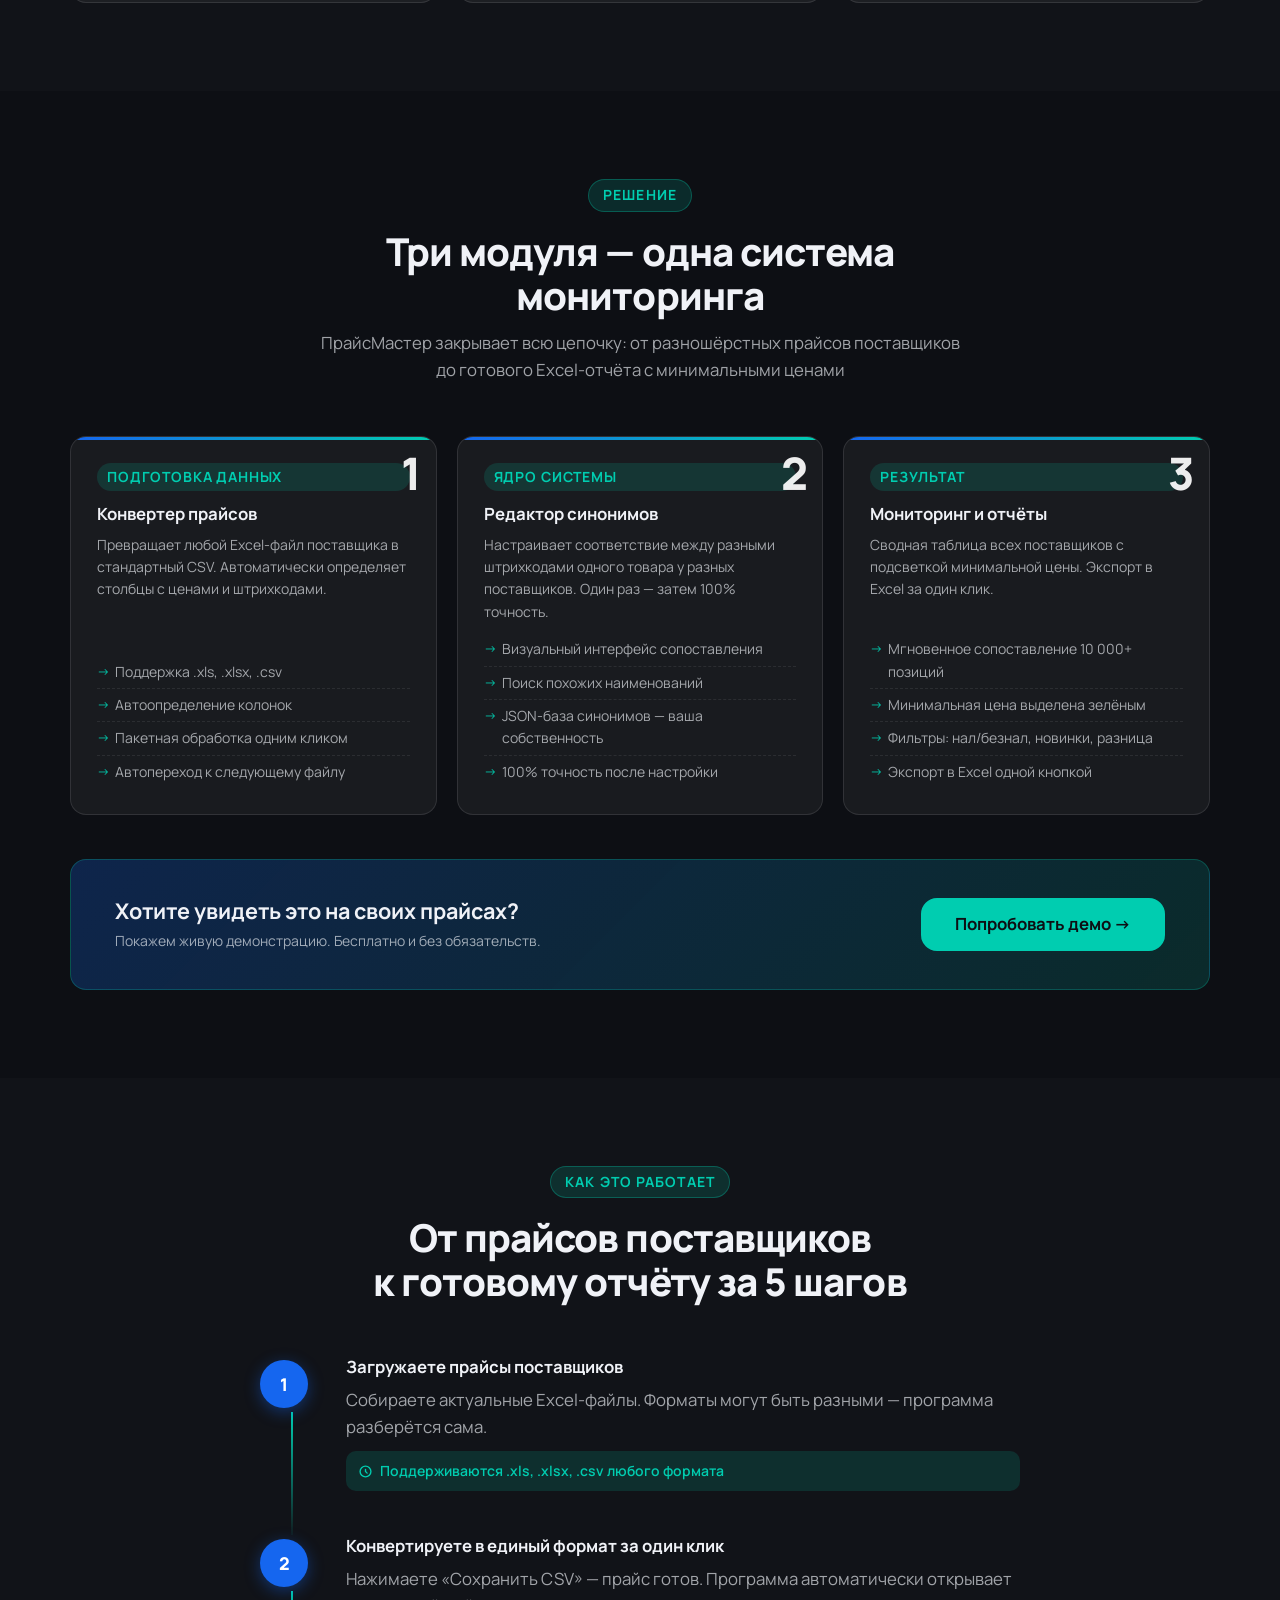
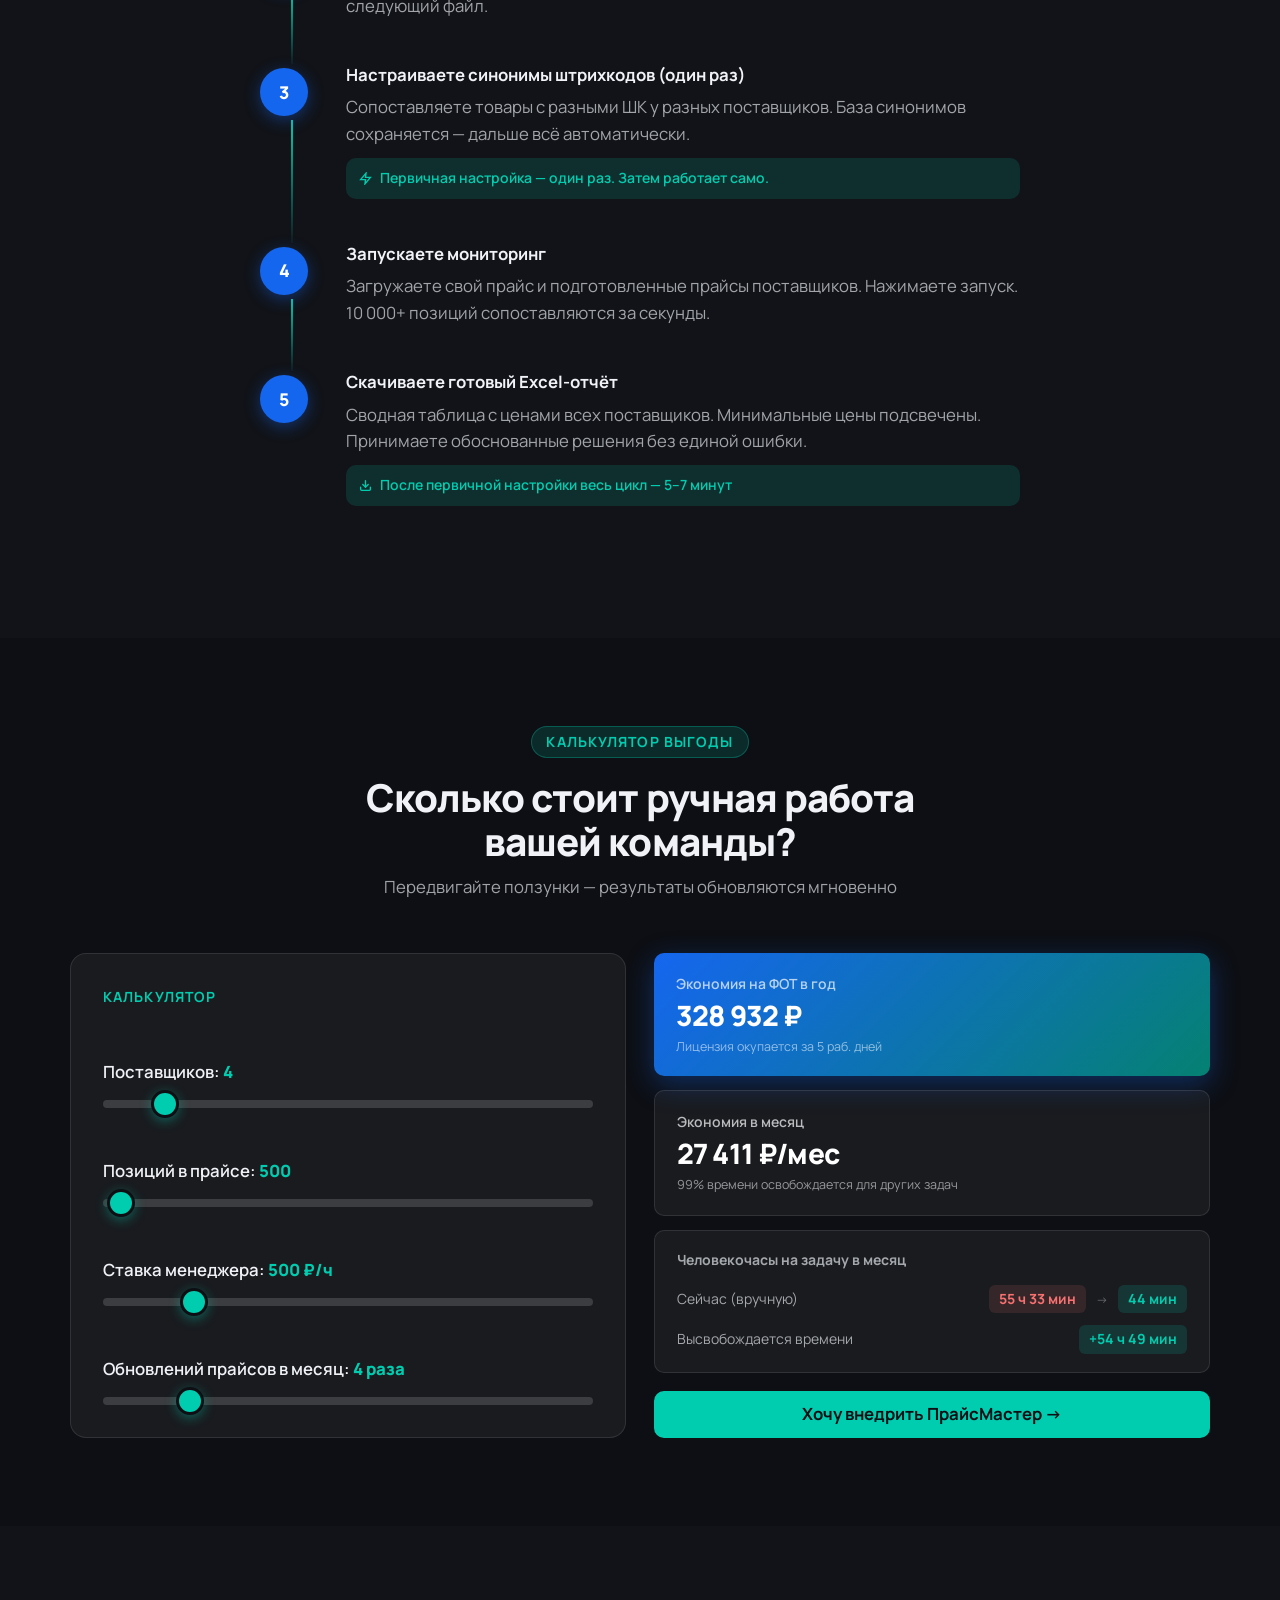
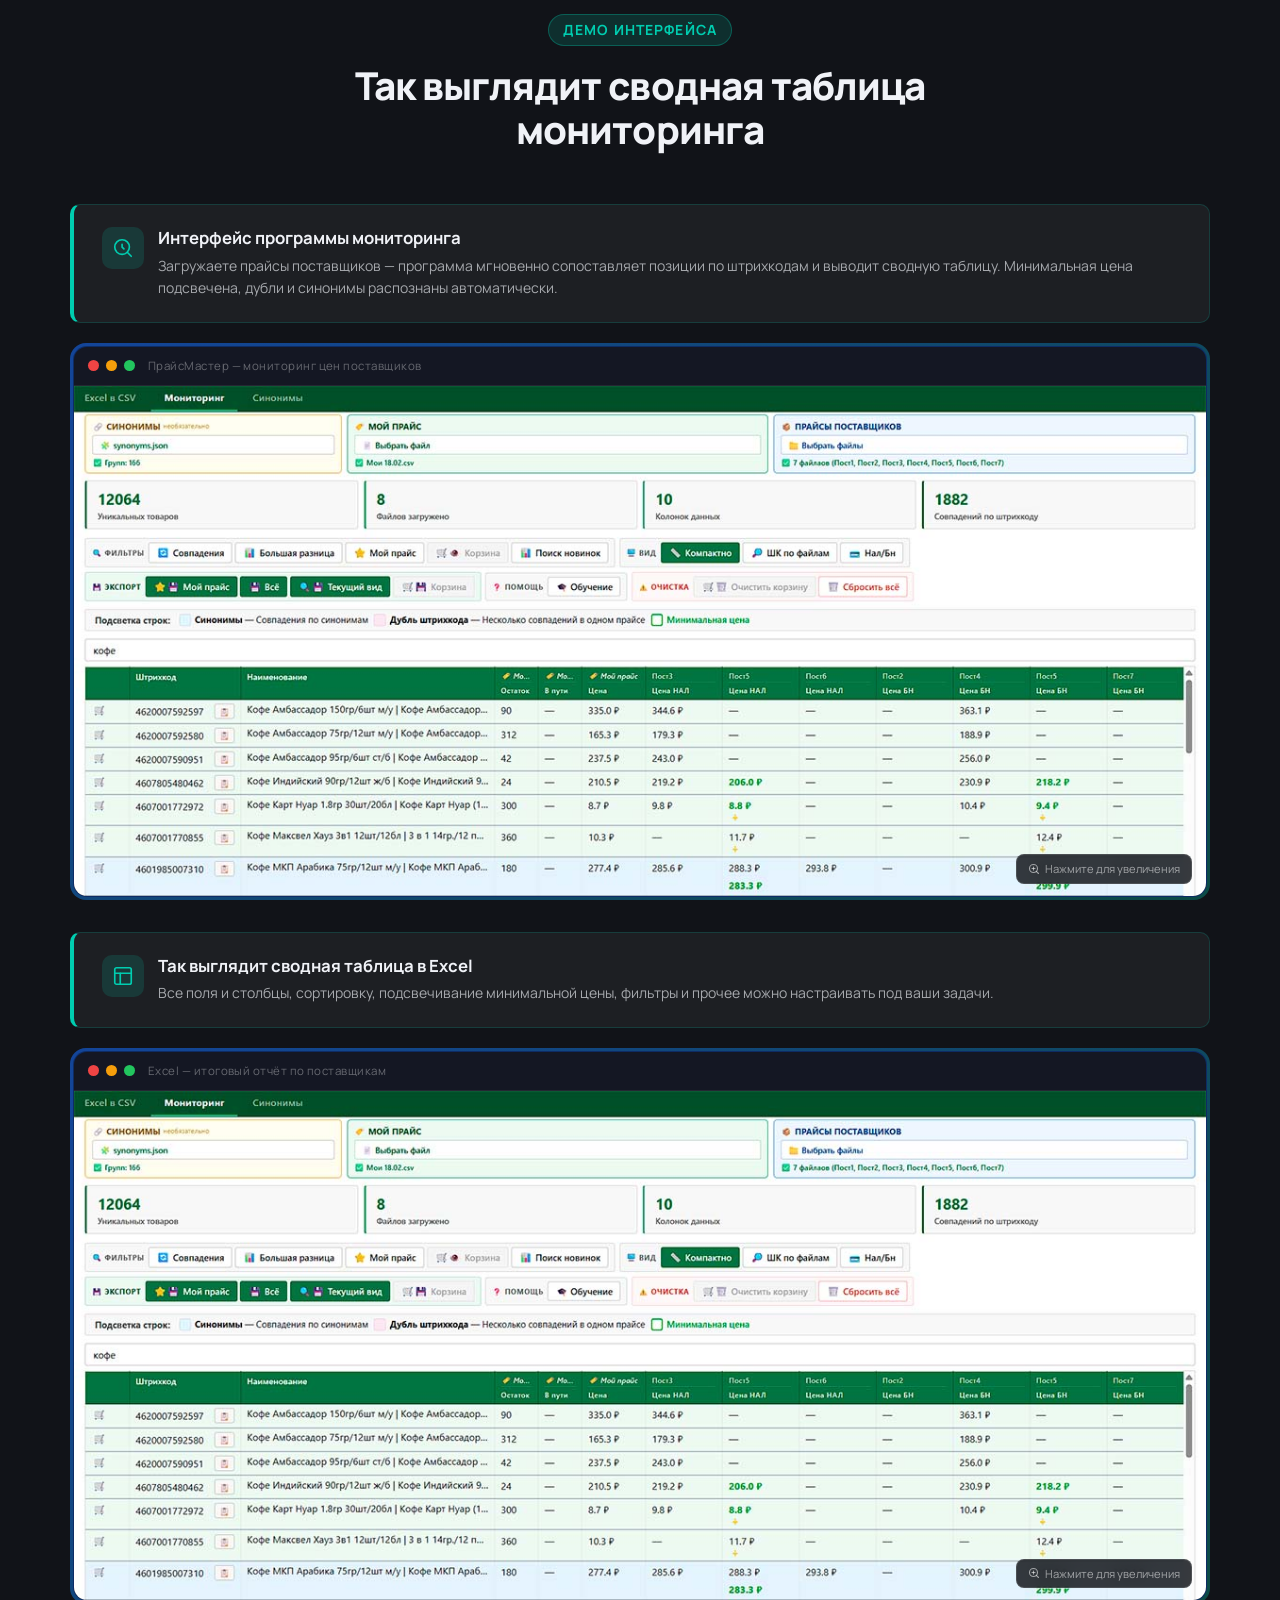
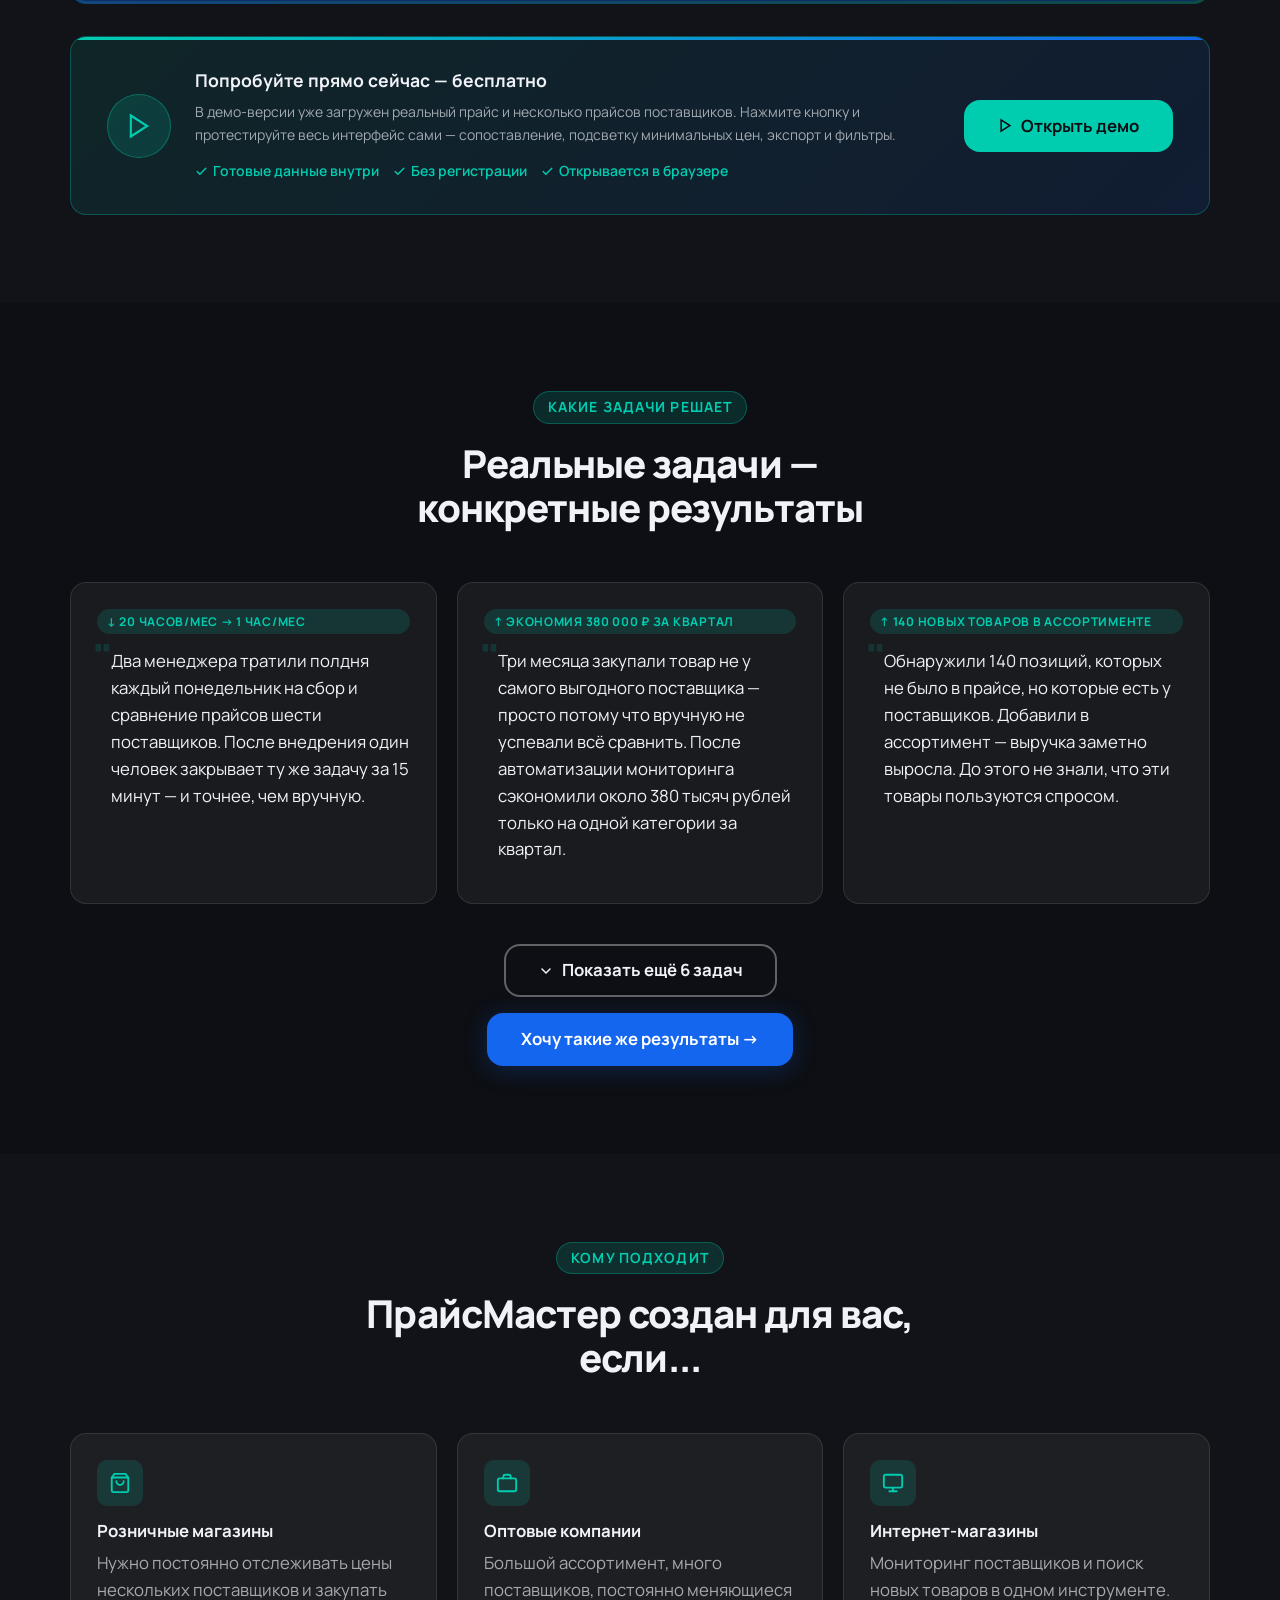
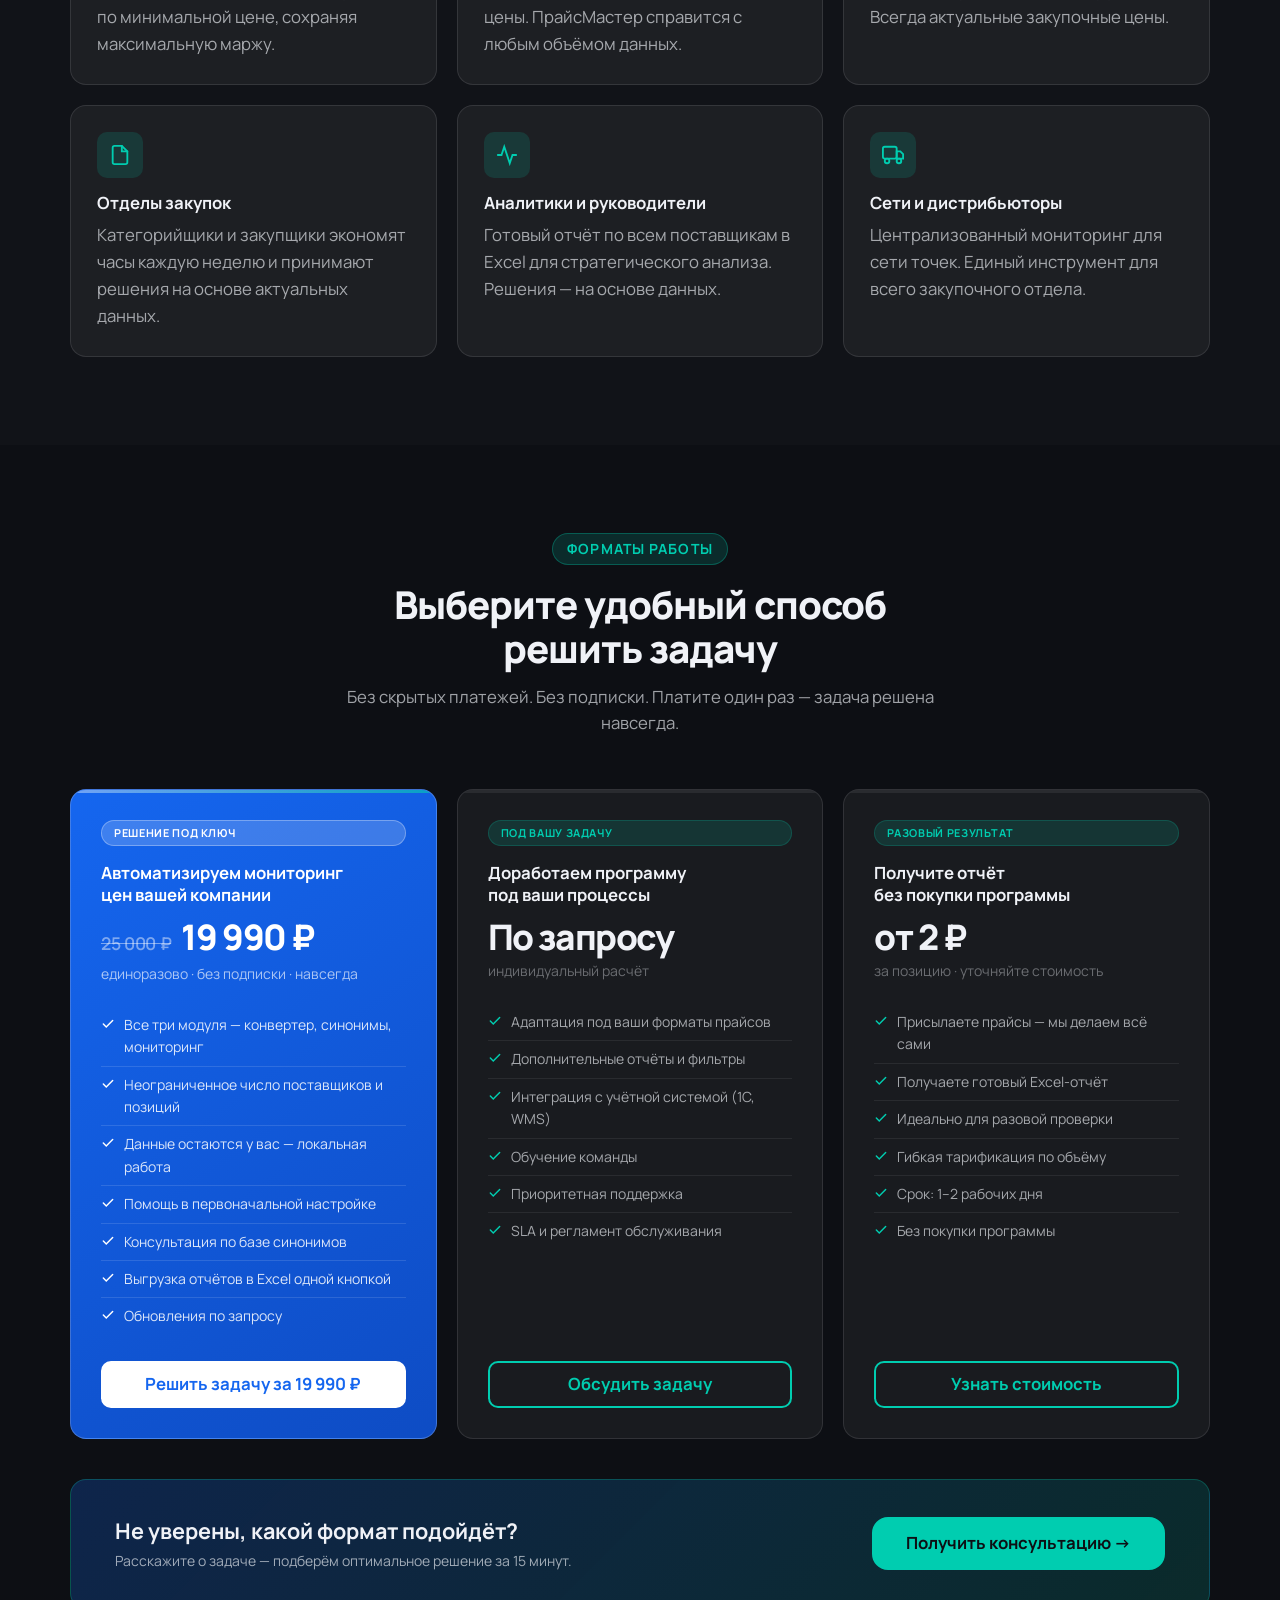
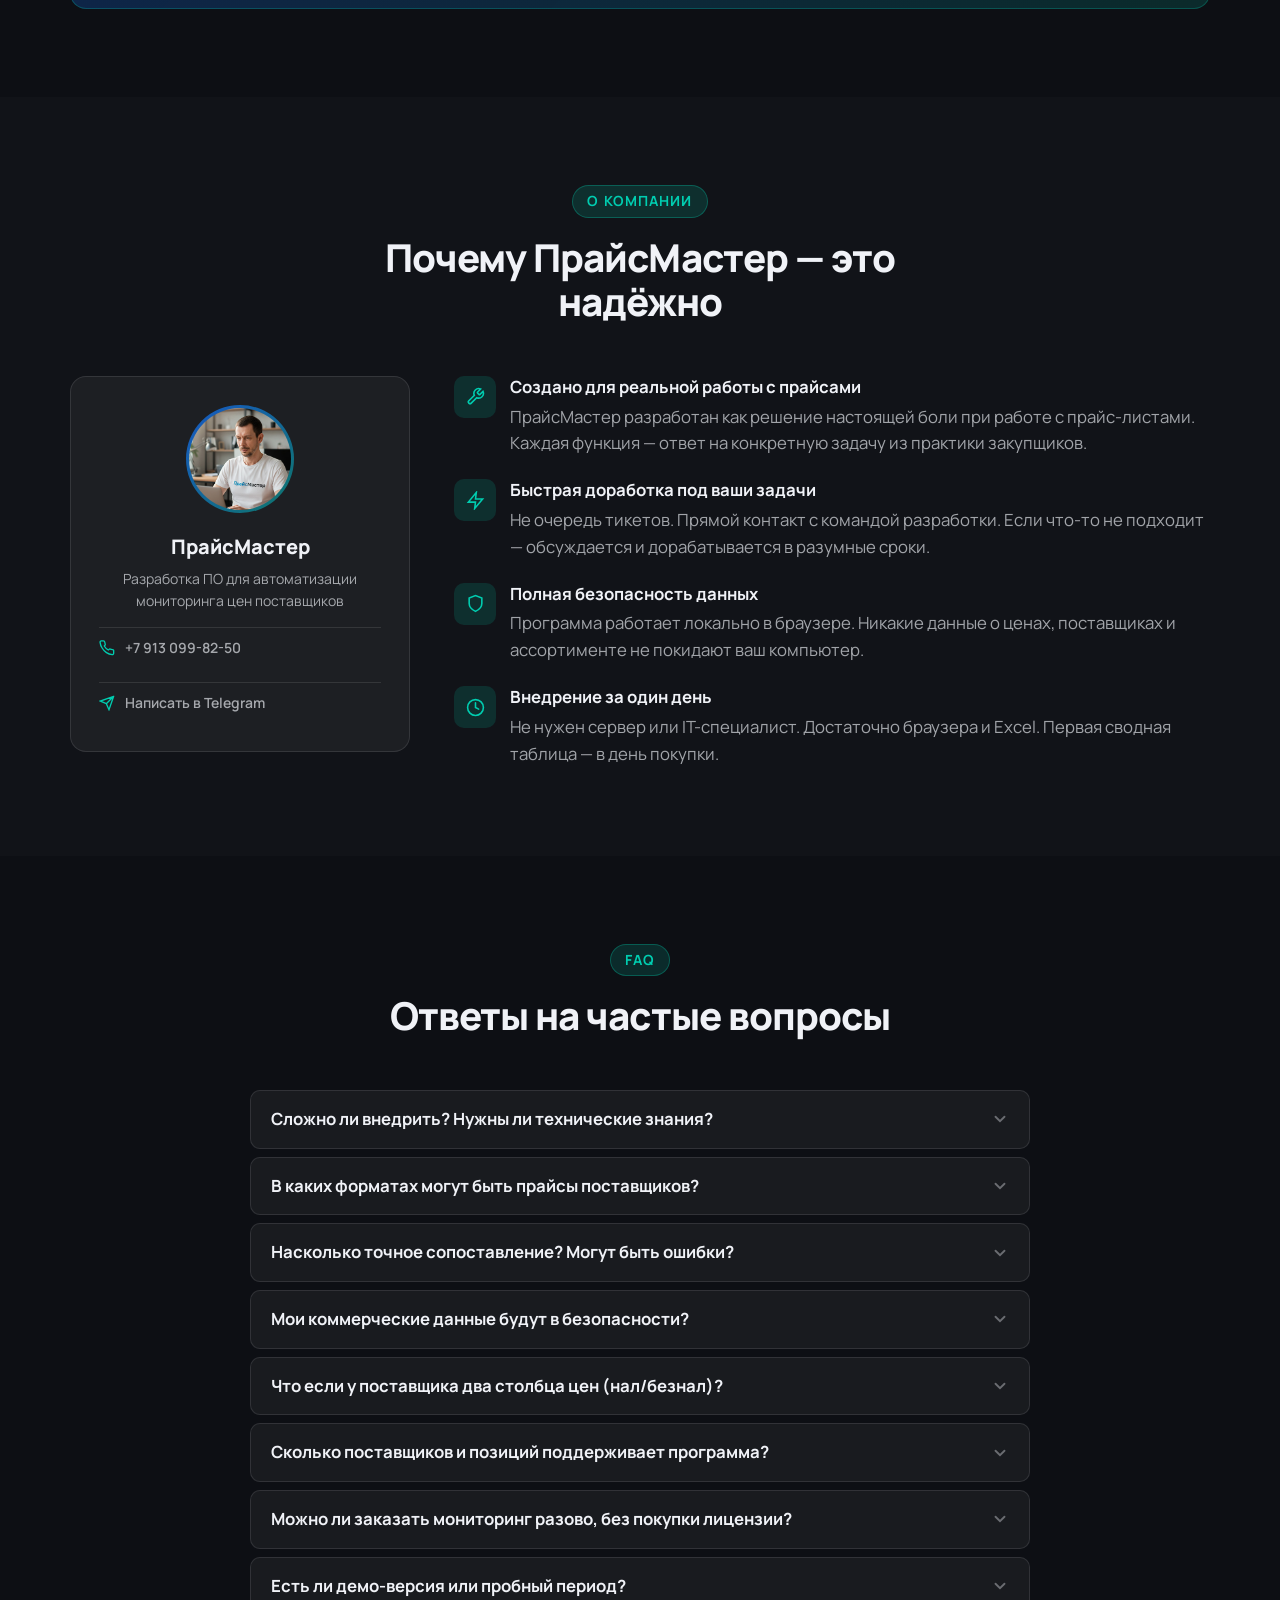
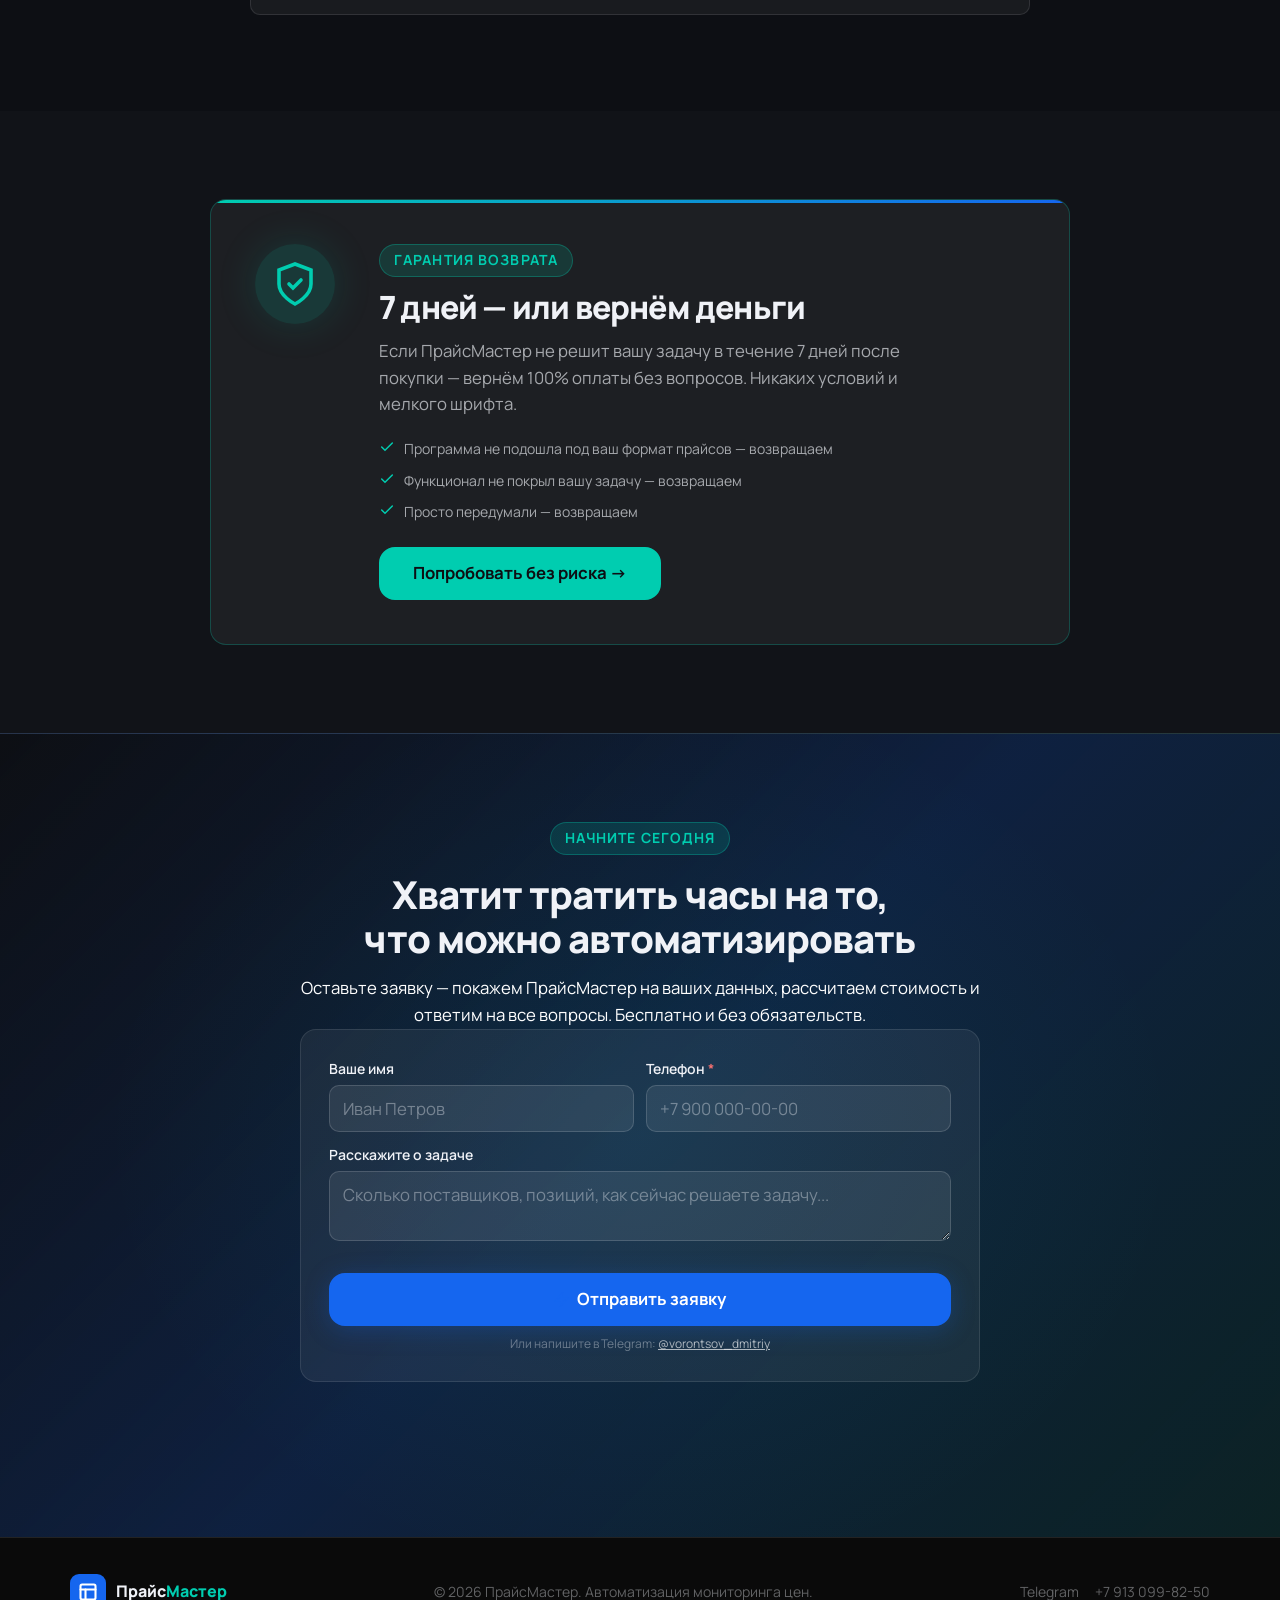
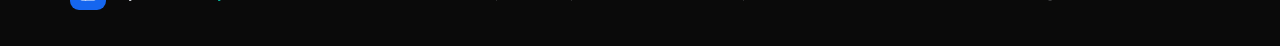
==== commit 85ba5a56: "Update index.html" ====
--- a/index.html
+++ b/index.html
@@ -147,7 +147,10 @@
 .nav-logo-mark svg{width:20px;height:20px}
 .nav-logo-text{font-size:1.1rem;font-weight:800;letter-spacing:-.025em;color:var(--text);white-space:nowrap}
 .nav-logo-text span{color:var(--teal)}
-.nav-links{display:flex;align-items:center;gap:2px}
+.nav-links a.nav-demo-link{color:var(--teal)!important;background:var(--teal-l)!important;border:1.5px solid rgba(0,205,176,.3);display:inline-flex;align-items:center;gap:5px;font-weight:700;padding:5px 13px;border-radius:99px}
+.nav-links a.nav-demo-link:hover{background:var(--teal)!important;color:#0D0F14!important}
+.mobile-menu a.mob-demo-link{color:var(--teal)!important;background:var(--teal-l)!important;border-color:rgba(0,205,176,.25)!important}
+.mobile-menu a.mob-demo-link svg{stroke:var(--teal)}
 .nav-links a{font-size:var(--fz4);font-weight:600;color:var(--text-2);padding:6px 11px;border-radius:8px;transition:all .15s;white-space:nowrap}
 .nav-links a:hover{color:var(--teal);background:var(--teal-l)}
 .nav-right{display:flex;align-items:center;gap:8px;flex-shrink:0}
@@ -213,7 +216,7 @@
 .solution-card{background:var(--bg-card);border-radius:var(--r);padding:26px;border:1.5px solid var(--border);transition:all .25s;position:relative;overflow:hidden;display:flex;flex-direction:column}
 .solution-card::before{content:'';position:absolute;top:0;left:0;right:0;height:3px;background:linear-gradient(90deg,var(--blue),var(--teal))}
 .solution-card:hover{transform:translateY(-4px);border-color:var(--border-h)}
-.solution-card-num{font-size:2.8rem;font-weight:800;color:rgba(255,255,255,.07);position:absolute;top:14px;right:16px;line-height:1;letter-spacing:-.03em}
+.solution-card-num{font-size:2.8rem;font-weight:800;color:rgba(255,255,255,.92);position:absolute;top:14px;right:16px;line-height:1;letter-spacing:-.03em}
 .s-badge{display:inline-flex;align-items:center;font-size:var(--fz4);font-weight:700;letter-spacing:.06em;text-transform:uppercase;padding:3px 10px;border-radius:99px;margin-bottom:12px}
 .s-badge.bl{background:var(--teal-l);color:var(--teal)}
 .s-badge.dk{background:rgba(255,255,255,.1);color:var(--text)}
@@ -307,20 +310,36 @@
 
 /* ══════════════════════════════════════════ PRICING */
 .pricing-grid{display:grid;grid-template-columns:repeat(3,1fr);gap:20px;align-items:stretch}
-.pricing-card{background:var(--bg-card);border-radius:var(--r);padding:28px;border:1.5px solid var(--border);display:flex;flex-direction:column;transition:all .2s;position:relative;overflow:hidden}
-.pricing-card::before{content:'';position:absolute;top:0;left:0;right:0;height:3px;background:rgba(255,255,255,.08)}
-.pricing-card.featured::before{background:linear-gradient(90deg,var(--blue),var(--teal))}
-.pricing-card:hover{border-color:var(--border-h);box-shadow:0 8px 32px rgba(0,0,0,.3)}
-.pricing-card.featured{background:linear-gradient(160deg,rgba(21,102,239,.2) 0%,rgba(0,205,176,.08) 100%);border-color:rgba(0,205,176,.25)}
-.pricing-badge{display:inline-flex;font-size:var(--fz4);font-weight:700;letter-spacing:.06em;text-transform:uppercase;background:var(--teal);color:#0D0F14;padding:3px 12px;border-radius:99px;margin-bottom:14px}
-.pricing-card h3{font-size:var(--fz3);font-weight:700;margin-bottom:12px;color:var(--text)}
+.pricing-card{background:var(--bg-card);border-radius:var(--r);padding:30px;border:1.5px solid var(--border);display:flex;flex-direction:column;transition:all .2s;position:relative;overflow:hidden}
+.pricing-card::before{content:'';position:absolute;top:0;left:0;right:0;height:3px;background:rgba(255,255,255,.07)}
+.pricing-card:hover{border-color:var(--border-h);box-shadow:0 8px 32px rgba(0,0,0,.3);transform:translateY(-2px)}
+/* BLUE featured card */
+.pricing-card--blue{background:linear-gradient(145deg,#1566EF 0%,#0e4cc4 100%);border-color:rgba(255,255,255,.2)!important;color:#fff}
+.pricing-card--blue::before{background:linear-gradient(90deg,rgba(255,255,255,.4),rgba(0,205,176,.6))!important}
+.pricing-card--blue:hover{box-shadow:0 16px 48px rgba(21,102,239,.45),0 4px 16px rgba(0,0,0,.4);transform:translateY(-3px)}
+.pricing-card--blue h3{color:#fff!important}
+.pricing-card--blue .pricing-price{color:#fff!important}
+.pricing-card--blue .pricing-price-note{color:rgba(255,255,255,.65)!important}
+/* badge variants */
+.pricing-badge{display:inline-flex;font-size:.68rem;font-weight:700;letter-spacing:.06em;text-transform:uppercase;padding:3px 12px;border-radius:99px;margin-bottom:16px}
+.pricing-badge--white{background:rgba(255,255,255,.18);color:#fff;border:1px solid rgba(255,255,255,.3)}
+.pricing-badge--dim{background:var(--teal-l);color:var(--teal);border:1px solid rgba(0,205,176,.2)}
+/* price wrap with strikethrough */
+.pricing-price-wrap{display:flex;align-items:baseline;gap:10px;margin-bottom:5px}
+.pricing-price-old{font-size:1.1rem;font-weight:600;color:rgba(255,255,255,.45);text-decoration:line-through;letter-spacing:-.02em}
+.pricing-card h3{font-size:var(--fz3);font-weight:700;margin-bottom:14px;color:var(--text);line-height:1.3}
 .pricing-price{font-size:2.2rem;font-weight:800;line-height:1;letter-spacing:-.04em;color:var(--text)}
-.pricing-price-note{font-size:var(--fz4);color:var(--text-3);margin-top:5px;margin-bottom:20px}
-.pricing-features{list-style:none;margin-bottom:24px;flex:1}
+.pricing-price-note{font-size:var(--fz4);color:var(--text-3);margin-bottom:22px}
+.pricing-features{list-style:none;margin-bottom:26px;flex:1}
 .pricing-features li{display:flex;align-items:flex-start;gap:9px;font-size:var(--fz4);padding:7px 0;border-bottom:1px solid rgba(255,255,255,.07);color:var(--text-2);font-family:var(--font);line-height:var(--lh)}
 .pricing-features li:last-child{border-bottom:none}
 .pricing-features li::before{content:'';display:inline-block;width:14px;height:14px;flex-shrink:0;background:url("data:image/svg+xml,%3Csvg xmlns='http://www.w3.org/2000/svg' viewBox='0 0 24 24' fill='none' stroke='%2300CDB0' stroke-width='2.5' stroke-linecap='round'%3E%3Cpolyline points='20 6 9 17 4 12'/%3E%3C/svg%3E") center/contain no-repeat;margin-top:3px}
+.pricing-features--white li{color:rgba(255,255,255,.85)!important;border-bottom-color:rgba(255,255,255,.12)!important}
+.pricing-features--white li::before{background:url("data:image/svg+xml,%3Csvg xmlns='http://www.w3.org/2000/svg' viewBox='0 0 24 24' fill='none' stroke='%23ffffff' stroke-width='2.5' stroke-linecap='round'%3E%3Cpolyline points='20 6 9 17 4 12'/%3E%3C/svg%3E") center/contain no-repeat}
 .pricing-card .btn{margin-top:auto}
+/* white button with blue text for featured card */
+.btn-white-blue{background:#fff;color:#1566EF!important;border-color:#fff;font-weight:700}
+.btn-white-blue:hover{background:rgba(255,255,255,.9);box-shadow:0 4px 20px rgba(0,0,0,.2)}
 
 /* ══════════════════════════════════════════ ABOUT */
 .about-bg{background:var(--bg-2)}
@@ -521,6 +540,79 @@
   object-fit: cover;
   display: block;
 }
+
+/* ══════════════════════════════════════════ DEMO TRY BLOCK */
+.demo-try-block {
+  position: relative;
+  margin-top: 32px;
+  border-radius: var(--r);
+  overflow: hidden;
+  border: 1.5px solid rgba(0,205,176,.3);
+  background: linear-gradient(135deg, rgba(0,205,176,.1) 0%, rgba(21,102,239,.12) 100%);
+}
+.demo-try-block::before {
+  content: '';
+  position: absolute;
+  top: 0; left: 0; right: 0;
+  height: 3px;
+  background: linear-gradient(90deg, var(--teal), var(--blue));
+}
+.demo-try-content {
+  display: flex;
+  align-items: center;
+  gap: 24px;
+  padding: 32px 36px;
+  flex-wrap: wrap;
+  position: relative;
+  z-index: 1;
+}
+.demo-try-icon {
+  width: 64px; height: 64px;
+  border-radius: 50%;
+  background: var(--teal-l);
+  border: 1.5px solid rgba(0,205,176,.35);
+  display: flex; align-items: center; justify-content: center;
+  flex-shrink: 0;
+  animation: teal-breath 3.5s ease-in-out infinite;
+}
+.demo-try-text { flex: 1; min-width: 200px; }
+.demo-try-text h3 { color: var(--text); margin-bottom: 8px; font-size: 1.1rem; }
+.demo-try-text p  { color: var(--text-2); font-size: var(--fz4); line-height: var(--lh); margin-bottom: 14px; }
+.demo-try-features {
+  display: flex; flex-wrap: wrap; gap: 14px;
+}
+.demo-try-features span {
+  display: inline-flex; align-items: center; gap: 5px;
+  font-size: var(--fz4); color: var(--teal); font-weight: 600;
+}
+.demo-try-btn { flex-shrink: 0; white-space: nowrap; }
+@media(max-width:640px){
+  .demo-try-content { padding: 24px 20px; flex-direction: column; text-align: center; }
+  .demo-try-features { justify-content: center; }
+  .demo-try-btn { width: 100%; }
+}
+
+/* ══════════════════════════════════════════ DEMO CAPTION */
+.demo-second-caption {
+  display: flex;
+  align-items: flex-start;
+  gap: 14px;
+  margin: 32px 0 20px;
+  padding: 22px 28px;
+  background: var(--bg-card);
+  border: 1.5px solid rgba(0,205,176,.18);
+  border-left: 4px solid var(--teal);
+  border-radius: var(--r-sm);
+}
+.demo-caption-icon {
+  width: 42px; height: 42px;
+  border-radius: 10px;
+  background: var(--teal-l);
+  display: flex; align-items: center; justify-content: center;
+  flex-shrink: 0;
+}
+.demo-second-caption h3 { color: var(--text); margin-bottom: 5px; font-size: var(--fz3); }
+.demo-second-caption p  { color: var(--text-2); font-size: var(--fz4); line-height: var(--lh); }
 
 /* ══════════════════════════════════════════ GUARANTEE */
 .guarantee-bg{background:var(--bg-2)}
@@ -617,7 +709,7 @@
         <a href="#s-faq">FAQ</a>
       </nav>
       <div class="nav-right">
-        <a href="#cta" class="btn btn-primary">Получить демо →</a>
+        <a href="pricematcher.html" target="_blank" class="btn btn-primary">Попробовать демо →</a>
         <button class="hamburger" onclick="toggleMobileMenu()" aria-label="Меню">
           <svg width="20" height="20" viewBox="0 0 24 24" fill="none" stroke="currentColor" stroke-width="2.2" stroke-linecap="round"><line x1="3" y1="6" x2="21" y2="6"/><line x1="3" y1="12" x2="21" y2="12"/><line x1="3" y1="18" x2="21" y2="18"/></svg>
         </button>
@@ -646,7 +738,7 @@
       </a>
       <div class="mobile-menu-divider"></div>
       <a href="tel:+79130998250" class="btn btn-outline" onclick="closeMobileMenu()">+7 913 099-82-50</a>
-      <a href="#cta" class="btn btn-primary" onclick="closeMobileMenu()">Получить демо →</a>
+      <a href="pricematcher.html" target="_blank" class="btn btn-primary" onclick="closeMobileMenu()">Попробовать демо →</a>
     </div>
   </div>
 </nav>
@@ -663,7 +755,7 @@
         <h1 class="fi d1">Сравнивайте прайсы<br>поставщиков за <span class="accent">3 минуты</span> —<br>вместо 2 дней в Excel</h1>
         <p class="hero-sub fi d2" contenteditable="true">ПрайсМастер автоматически сопоставляет прайс-листы поставщиков по штрихкодам, выделяет минимальные цены и выгружает готовый отчёт в Excel. Никакой ручной работы.</p>
         <div class="hero-ctas fi d3">
-          <a href="#cta" class="btn btn-primary btn-lg">Получить бесплатное демо →</a>
+          <a href="pricematcher.html" target="_blank" class="btn btn-primary btn-lg">Попробовать демо →</a>
           <a href="#s-calc" class="btn btn-outline-white btn-lg">Посчитать выгоду</a>
         </div>
         <div class="hero-stats fi d3">
@@ -789,7 +881,7 @@
         <h3 contenteditable="true">Хотите увидеть это на своих прайсах?</h3>
         <p contenteditable="true">Покажем живую демонстрацию. Бесплатно и без обязательств.</p>
       </div>
-      <a href="#cta" class="btn btn-white btn-lg">Записаться на демо →</a>
+      <a href="pricematcher.html" target="_blank" class="btn btn-white btn-lg">Попробовать демо →</a>
     </div>
   </div>
 </section>
@@ -945,29 +1037,19 @@
     <div class="section-header fi tc">
       <div class="label">Демо интерфейса</div>
       <h2 contenteditable="true">Так выглядит сводная таблица мониторинга</h2>
-      <p class="mt12" contenteditable="true">Зелёным выделена минимальная цена. Клик по цене — штрихкод в буфер. Экспорт в Excel — одной кнопкой.</p>
-    </div>
-    <div class="stats-row fi">
-      <div class="stat-cell">
-        <div class="stat-num">12 064</div>
-        <div class="stat-label">Уникальных позиций</div>
-      </div>
-      <div class="stat-cell">
-        <div class="stat-num">8</div>
-        <div class="stat-label">Поставщиков загружено</div>
-      </div>
-      <div class="stat-cell">
-        <div class="stat-num">1 882</div>
-        <div class="stat-label">Совпадений по ШК</div>
-      </div>
-      <div class="stat-cell">
-        <div class="stat-num">~7 мин</div>
-        <div class="stat-label">Время сравнения</div>
+    </div>
+
+    <div class="demo-second-caption fi">
+      <div class="demo-caption-icon">
+        <svg viewBox="0 0 24 24" fill="none" stroke="var(--teal)" stroke-width="1.8" stroke-linecap="round" width="22" height="22"><circle cx="11" cy="11" r="8"/><polyline points="11 8 11 11 13 13"/><line x1="21" y1="21" x2="16.65" y2="16.65"/></svg>
+      </div>
+      <div>
+        <h3 contenteditable="true">Интерфейс программы мониторинга</h3>
+        <p contenteditable="true">Загружаете прайсы поставщиков — программа мгновенно сопоставляет позиции по штрихкодам и выводит сводную таблицу. Минимальная цена подсвечена, дубли и синонимы распознаны автоматически.</p>
       </div>
     </div>
     <div class="screenshot-outer glow-blue-breath fi">
       <div class="screenshot-frame">
-        <!-- fake app title bar -->
         <div class="screenshot-bar">
           <span class="screenshot-dot" style="background:#ef4444"></span>
           <span class="screenshot-dot" style="background:#f59e0b"></span>
@@ -983,55 +1065,118 @@
         </div>
       </div>
     </div>
+
+    <div class="demo-second-caption fi">
+      <div class="demo-caption-icon">
+        <svg viewBox="0 0 24 24" fill="none" stroke="var(--teal)" stroke-width="1.8" stroke-linecap="round" width="22" height="22"><rect x="3" y="3" width="18" height="18" rx="2"/><line x1="3" y1="9" x2="21" y2="9"/><line x1="9" y1="9" x2="9" y2="21"/></svg>
+      </div>
+      <div>
+        <h3 contenteditable="true">Так выглядит сводная таблица в Excel</h3>
+        <p contenteditable="true">Все поля и столбцы, сортировку, подсвечивание минимальной цены, фильтры и прочее можно настраивать под ваши задачи.</p>
+      </div>
+    </div>
+
+    <div class="screenshot-outer glow-blue-breath fi d1">
+      <div class="screenshot-frame">
+        <div class="screenshot-bar">
+          <span class="screenshot-dot" style="background:#ef4444"></span>
+          <span class="screenshot-dot" style="background:#f59e0b"></span>
+          <span class="screenshot-dot" style="background:#22c55e"></span>
+          <span class="screenshot-bar-title">Excel — итоговый отчёт по поставщикам</span>
+        </div>
+        <div class="screenshot-img-wrap" onclick="openLightbox('images/excel.jpg')">
+          <img src="images/excel.jpg" alt="Сводная таблица Excel — итоговый отчёт ПрайсМастера" loading="lazy">
+          <div class="screenshot-zoom-hint">
+            <svg width="12" height="12" viewBox="0 0 24 24" fill="none" stroke="currentColor" stroke-width="2.2" stroke-linecap="round"><circle cx="11" cy="11" r="8"/><line x1="21" y1="21" x2="16.65" y2="16.65"/><line x1="11" y1="8" x2="11" y2="14"/><line x1="8" y1="11" x2="14" y2="11"/></svg>
+            Нажмите для увеличения
+          </div>
+        </div>
+      </div>
+    </div>
+
+    <!-- TRY DEMO CTA -->
+    <div class="demo-try-block fi d2">
+      <div class="demo-try-glow"></div>
+      <div class="demo-try-content">
+        <div class="demo-try-icon">
+          <svg viewBox="0 0 24 24" fill="none" stroke="var(--teal)" stroke-width="1.8" stroke-linecap="round" width="28" height="28"><polygon points="5 3 19 12 5 21 5 3"/></svg>
+        </div>
+        <div class="demo-try-text">
+          <h3 contenteditable="true">Попробуйте прямо сейчас — бесплатно</h3>
+          <p contenteditable="true">В демо-версии уже загружен реальный прайс и несколько прайсов поставщиков. Нажмите кнопку и протестируйте весь интерфейс сами — сопоставление, подсветку минимальных цен, экспорт и фильтры.</p>
+          <div class="demo-try-features">
+            <span><svg width="13" height="13" viewBox="0 0 24 24" fill="none" stroke="var(--teal)" stroke-width="2.5" stroke-linecap="round"><polyline points="20 6 9 17 4 12"/></svg> Готовые данные внутри</span>
+            <span><svg width="13" height="13" viewBox="0 0 24 24" fill="none" stroke="var(--teal)" stroke-width="2.5" stroke-linecap="round"><polyline points="20 6 9 17 4 12"/></svg> Без регистрации</span>
+            <span><svg width="13" height="13" viewBox="0 0 24 24" fill="none" stroke="var(--teal)" stroke-width="2.5" stroke-linecap="round"><polyline points="20 6 9 17 4 12"/></svg> Открывается в браузере</span>
+          </div>
+        </div>
+        <a href="pricematcher.html" target="_blank" class="btn btn-white btn-lg demo-try-btn">
+          <svg width="15" height="15" viewBox="0 0 24 24" fill="none" stroke="#0D0F14" stroke-width="2.5" stroke-linecap="round"><polygon points="5 3 19 12 5 21 5 3"/></svg>
+          Открыть демо
+        </a>
+      </div>
+    </div>
   </div>
 </section>
 
-<!-- ════════════════ TESTIMONIALS (white) ════════════════ -->
+<!-- ════════════════ TASKS (white) ════════════════ -->
 <section class="section" id="s-reviews">
   <div class="container">
     <div class="section-header fi tc">
-      <div class="label">Отзывы клиентов</div>
-      <h2 contenteditable="true">Реальные результаты<br>реальных компаний</h2>
+      <div class="label">Какие задачи решает</div>
+      <h2 contenteditable="true">Реальные задачи —<br>конкретные результаты</h2>
     </div>
     <div class="test-grid">
       <div class="test-card fi">
-        <div class="test-stars">★★★★★</div>
         <div class="test-result">↓ 20 часов/мес → 1 час/мес</div>
-        <p class="test-quote" contenteditable="true">Раньше два менеджера тратили полдня каждый понедельник на сбор и сравнение прайсов шести поставщиков. Теперь один человек закрывает ту же задачу за 15 минут. Ещё и точнее, чем вручную.</p>
-        <div class="test-meta">
-          <div class="test-avatar">АС</div>
-          <div>
-            <div class="test-name" contenteditable="true">Алексей Смирнов</div>
-            <div class="test-company" contenteditable="true">Рук. отдела закупок, продовольственный ритейл, Новосибирск</div>
-          </div>
-        </div>
+        <p class="test-quote" contenteditable="true">Два менеджера тратили полдня каждый понедельник на сбор и сравнение прайсов шести поставщиков. После внедрения один человек закрывает ту же задачу за 15 минут — и точнее, чем вручную.</p>
       </div>
       <div class="test-card fi d1">
-        <div class="test-stars">★★★★★</div>
         <div class="test-result">↑ Экономия 380 000 ₽ за квартал</div>
-        <p class="test-quote" contenteditable="true">Обнаружили, что три месяца покупали кофе не у самого выгодного поставщика — просто потому что вручную не успевали всё сравнить. За первый квартал с ПрайсМастером сэкономили около 380 тысяч рублей только на одной категории.</p>
-        <div class="test-meta">
-          <div class="test-avatar">МК</div>
-          <div>
-            <div class="test-name" contenteditable="true">Марина Козлова</div>
-            <div class="test-company" contenteditable="true">Директор по закупкам, оптовая компания, Екатеринбург</div>
-          </div>
-        </div>
+        <p class="test-quote" contenteditable="true">Три месяца закупали товар не у самого выгодного поставщика — просто потому что вручную не успевали всё сравнить. После автоматизации мониторинга сэкономили около 380 тысяч рублей только на одной категории за квартал.</p>
       </div>
       <div class="test-card fi d2">
-        <div class="test-stars">★★★★★</div>
         <div class="test-result">↑ 140 новых товаров в ассортименте</div>
-        <p class="test-quote" contenteditable="true">Самое ценное — нашли 140 позиций, которых не было в нашем прайсе, но которые есть у поставщиков. Добавили их в ассортимент, и выручка за два месяца заметно выросла. Просто не знали, что эти товары существуют.</p>
-        <div class="test-meta">
-          <div class="test-avatar">ДВ</div>
-          <div>
-            <div class="test-name" contenteditable="true">Дмитрий Волков</div>
-            <div class="test-company" contenteditable="true">Владелец интернет-магазина товаров для дома, Москва</div>
-          </div>
-        </div>
-      </div>
-    </div>
+        <p class="test-quote" contenteditable="true">Обнаружили 140 позиций, которых не было в прайсе, но которые есть у поставщиков. Добавили в ассортимент — выручка заметно выросла. До этого не знали, что эти товары пользуются спросом.</p>
+      </div>
+    </div>
+
+    <!-- EXPANDABLE TASKS -->
+    <div id="tasks-more" style="display:none">
+      <div class="test-grid" style="margin-top:20px">
+        <div class="test-card fi">
+          <div class="test-result">↓ Ошибки при закупке → 0</div>
+          <p class="test-quote" contenteditable="true">При ручном сопоставлении менеджеры регулярно путали похожие наименования и закупали не тот товар. Автоматическое сопоставление по штрихкодам исключило человеческий фактор полностью.</p>
+        </div>
+        <div class="test-card fi d1">
+          <div class="test-result">↑ Скорость обновления цен в 8 раз</div>
+          <p class="test-quote" contenteditable="true">Раньше актуализация закупочных цен занимала 2–3 дня и делалась раз в месяц. Теперь это делается за 5–7 минут и повторяется еженедельно — цены всегда актуальны.</p>
+        </div>
+        <div class="test-card fi d2">
+          <div class="test-result">↑ Прозрачность для руководства</div>
+          <p class="test-quote" contenteditable="true">Руководитель отдела закупок получает готовый Excel-отчёт с полным сравнением по всем поставщикам. Теперь видно, у кого и почему закупается каждая позиция, и легко обосновать выбор.</p>
+        </div>
+        <div class="test-card fi">
+          <div class="test-result">↓ Зависимость от одного поставщика</div>
+          <p class="test-quote" contenteditable="true">Когда все цены видны в одной таблице, легко заметить, что по ряду позиций есть альтернативы на 10–15% дешевле. Появляется реальный инструмент для переговоров и диверсификации поставок.</p>
+        </div>
+        <div class="test-card fi d1">
+          <div class="test-result">↑ Контроль акций и спецпредложений</div>
+          <p class="test-quote" contenteditable="true">Поставщики периодически делают акционные цены, о которых не всегда сообщают. Регулярный мониторинг позволяет автоматически видеть все изменения и не пропускать выгодные предложения.</p>
+        </div>
+        <div class="test-card fi d2">
+          <div class="test-result">↑ Онбординг новых менеджеров за 1 день</div>
+          <p class="test-quote" contenteditable="true">Новый сотрудник без опыта в Excel осваивает мониторинг цен за один рабочий день. Не нужно передавать «магические таблицы» и объяснять, как они работают — процесс стандартизирован.</p>
+        </div>
+      </div>
+    </div>
+
     <div class="tc mt40 fi">
+      <button id="tasks-toggle-btn" class="btn btn-outline-white btn-lg" onclick="toggleTasks()" style="margin-bottom:16px">
+        <svg id="tasks-toggle-icon" width="16" height="16" viewBox="0 0 24 24" fill="none" stroke="currentColor" stroke-width="2.2" stroke-linecap="round" style="transition:transform .3s"><polyline points="6 9 12 15 18 9"/></svg>
+        Показать ещё 6 задач
+      </button>
+      <br>
       <a href="#cta" class="btn btn-primary btn-lg">Хочу такие же результаты →</a>
     </div>
   </div>
@@ -1083,30 +1228,40 @@
 <section class="section" id="s-pricing">
   <div class="container">
     <div class="section-header fi tc">
-      <div class="label">Тарифы</div>
-      <h2 contenteditable="true">Форматы сотрудничества</h2>
-      <p class="mt12" contenteditable="true">Без скрытых платежей. Без подписки. Платите один раз — используете бессрочно.</p>
+      <div class="label">Форматы работы</div>
+      <h2 contenteditable="true">Выберите удобный способ<br>решить задачу</h2>
+      <p class="mt12" contenteditable="true">Без скрытых платежей. Без подписки. Платите один раз — задача решена навсегда.</p>
     </div>
     <div class="pricing-grid">
-      <div class="pricing-card featured fi glow-teal">
-        <div class="pricing-badge">Рекомендуем</div>
-        <h3>Лицензия на ПО</h3>
-        <div class="pricing-price">19 990 ₽</div>
+
+      <!-- FEATURED: full solution -->
+      <div class="pricing-card pricing-card--blue fi">
+        <div class="pricing-badge pricing-badge--white">Решение под ключ</div>
+        <h3>Автоматизируем мониторинг<br>цен вашей компании</h3>
+        <div class="pricing-price-wrap">
+          <span class="pricing-price-old">25 000 ₽</span>
+          <span class="pricing-price">19 990 ₽</span>
+        </div>
         <div class="pricing-price-note">единоразово · без подписки · навсегда</div>
-        <ul class="pricing-features">
-          <li contenteditable="true">Все три модуля в комплекте</li>
-          <li contenteditable="true">Неограниченное число поставщиков</li>
-          <li contenteditable="true">Локальная работа — данные на вашем компьютере</li>
-          <li contenteditable="true">Инструкция и помощь в настройке</li>
-          <li contenteditable="true">Консультация по настройке синонимов</li>
-          <li contenteditable="true">Выгрузка отчётов в Excel</li>
+        <ul class="pricing-features pricing-features--white">
+          <li contenteditable="true">Все три модуля — конвертер, синонимы, мониторинг</li>
+          <li contenteditable="true">Неограниченное число поставщиков и позиций</li>
+          <li contenteditable="true">Данные остаются у вас — локальная работа</li>
+          <li contenteditable="true">Помощь в первоначальной настройке</li>
+          <li contenteditable="true">Консультация по базе синонимов</li>
+          <li contenteditable="true">Выгрузка отчётов в Excel одной кнопкой</li>
           <li contenteditable="true">Обновления по запросу</li>
         </ul>
-        <a href="#cta" class="btn btn-primary btn-full">Купить лицензию</a>
-      </div>
+        <a href="#cta" class="btn btn-white-blue btn-full">Решить задачу за 19 990 ₽</a>
+      </div>
+
+      <!-- Tailored development -->
       <div class="pricing-card fi d1">
-        <h3>Доработка под клиента</h3>
-        <div class="pricing-price">По запросу</div>
+        <div class="pricing-badge pricing-badge--dim">Под вашу задачу</div>
+        <h3>Доработаем программу<br>под ваши процессы</h3>
+        <div class="pricing-price-wrap">
+          <span class="pricing-price">По запросу</span>
+        </div>
         <div class="pricing-price-note">индивидуальный расчёт</div>
         <ul class="pricing-features">
           <li contenteditable="true">Адаптация под ваши форматы прайсов</li>
@@ -1118,20 +1273,26 @@
         </ul>
         <a href="#cta" class="btn btn-outline btn-full">Обсудить задачу</a>
       </div>
+
+      <!-- Turnkey monitoring -->
       <div class="pricing-card fi d2">
-        <h3>Мониторинг «под ключ»</h3>
-        <div class="pricing-price">от 5 коп.</div>
+        <div class="pricing-badge pricing-badge--dim">Разовый результат</div>
+        <h3>Получите отчёт<br>без покупки программы</h3>
+        <div class="pricing-price-wrap">
+          <span class="pricing-price">от 2 ₽</span>
+        </div>
         <div class="pricing-price-note">за позицию · уточняйте стоимость</div>
         <ul class="pricing-features">
-          <li contenteditable="true">Присылаете прайсы — мы делаем всё</li>
+          <li contenteditable="true">Присылаете прайсы — мы делаем всё сами</li>
           <li contenteditable="true">Получаете готовый Excel-отчёт</li>
-          <li contenteditable="true">Идеально для разовых задач</li>
+          <li contenteditable="true">Идеально для разовой проверки</li>
           <li contenteditable="true">Гибкая тарификация по объёму</li>
-          <li contenteditable="true">Быстрые сроки (1–2 рабочих дня)</li>
-          <li contenteditable="true">Без покупки лицензии</li>
+          <li contenteditable="true">Срок: 1–2 рабочих дня</li>
+          <li contenteditable="true">Без покупки программы</li>
         </ul>
         <a href="#cta" class="btn btn-outline btn-full">Узнать стоимость</a>
       </div>
+
     </div>
     <div class="cta-banner fi mt40">
       <div>
@@ -1468,6 +1629,23 @@
 document.addEventListener('keydown', function(e){
   if(e.key === 'Escape') closeLightbox();
 });
+
+// ══════════════════ TASKS EXPAND ══════════════════
+function toggleTasks(){
+  var el   = document.getElementById('tasks-more');
+  var btn  = document.getElementById('tasks-toggle-btn');
+  var icon = document.getElementById('tasks-toggle-icon');
+  var open = el.style.display !== 'none';
+  if(open){
+    el.style.display = 'none';
+    btn.innerHTML = '<svg id="tasks-toggle-icon" width="16" height="16" viewBox="0 0 24 24" fill="none" stroke="currentColor" stroke-width="2.2" stroke-linecap="round" style="transition:transform .3s"><polyline points="6 9 12 15 18 9"/></svg> Показать ещё 6 задач';
+  } else {
+    el.style.display = 'block';
+    btn.innerHTML = '<svg id="tasks-toggle-icon" width="16" height="16" viewBox="0 0 24 24" fill="none" stroke="currentColor" stroke-width="2.2" stroke-linecap="round" style="transform:rotate(180deg);transition:transform .3s"><polyline points="6 9 12 15 18 9"/></svg> Скрыть';
+    // animate newly visible cards
+    el.querySelectorAll('.fi').forEach(function(c){ c.classList.add('v'); });
+  }
+}
 
 // ══════════════════ SCROLL ANIMATION ══════════════════
 const io = new IntersectionObserver(entries=>{
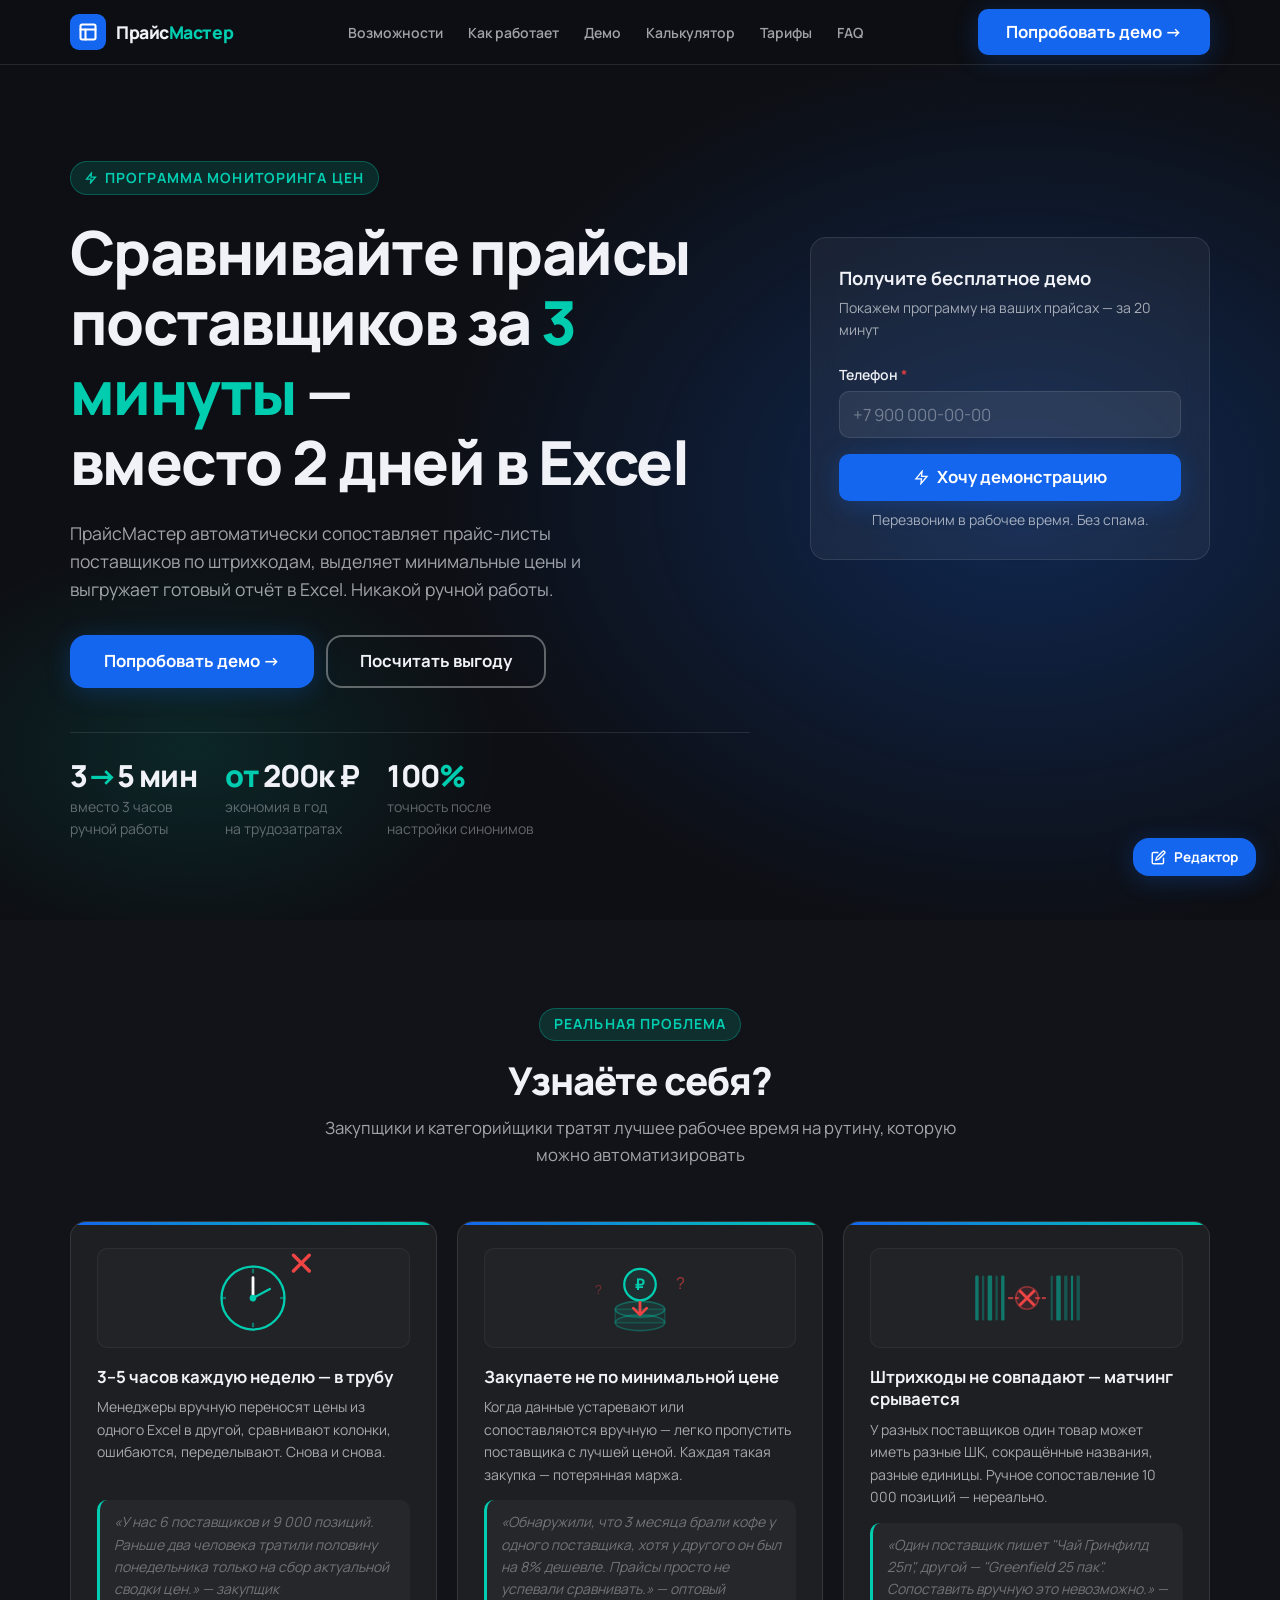
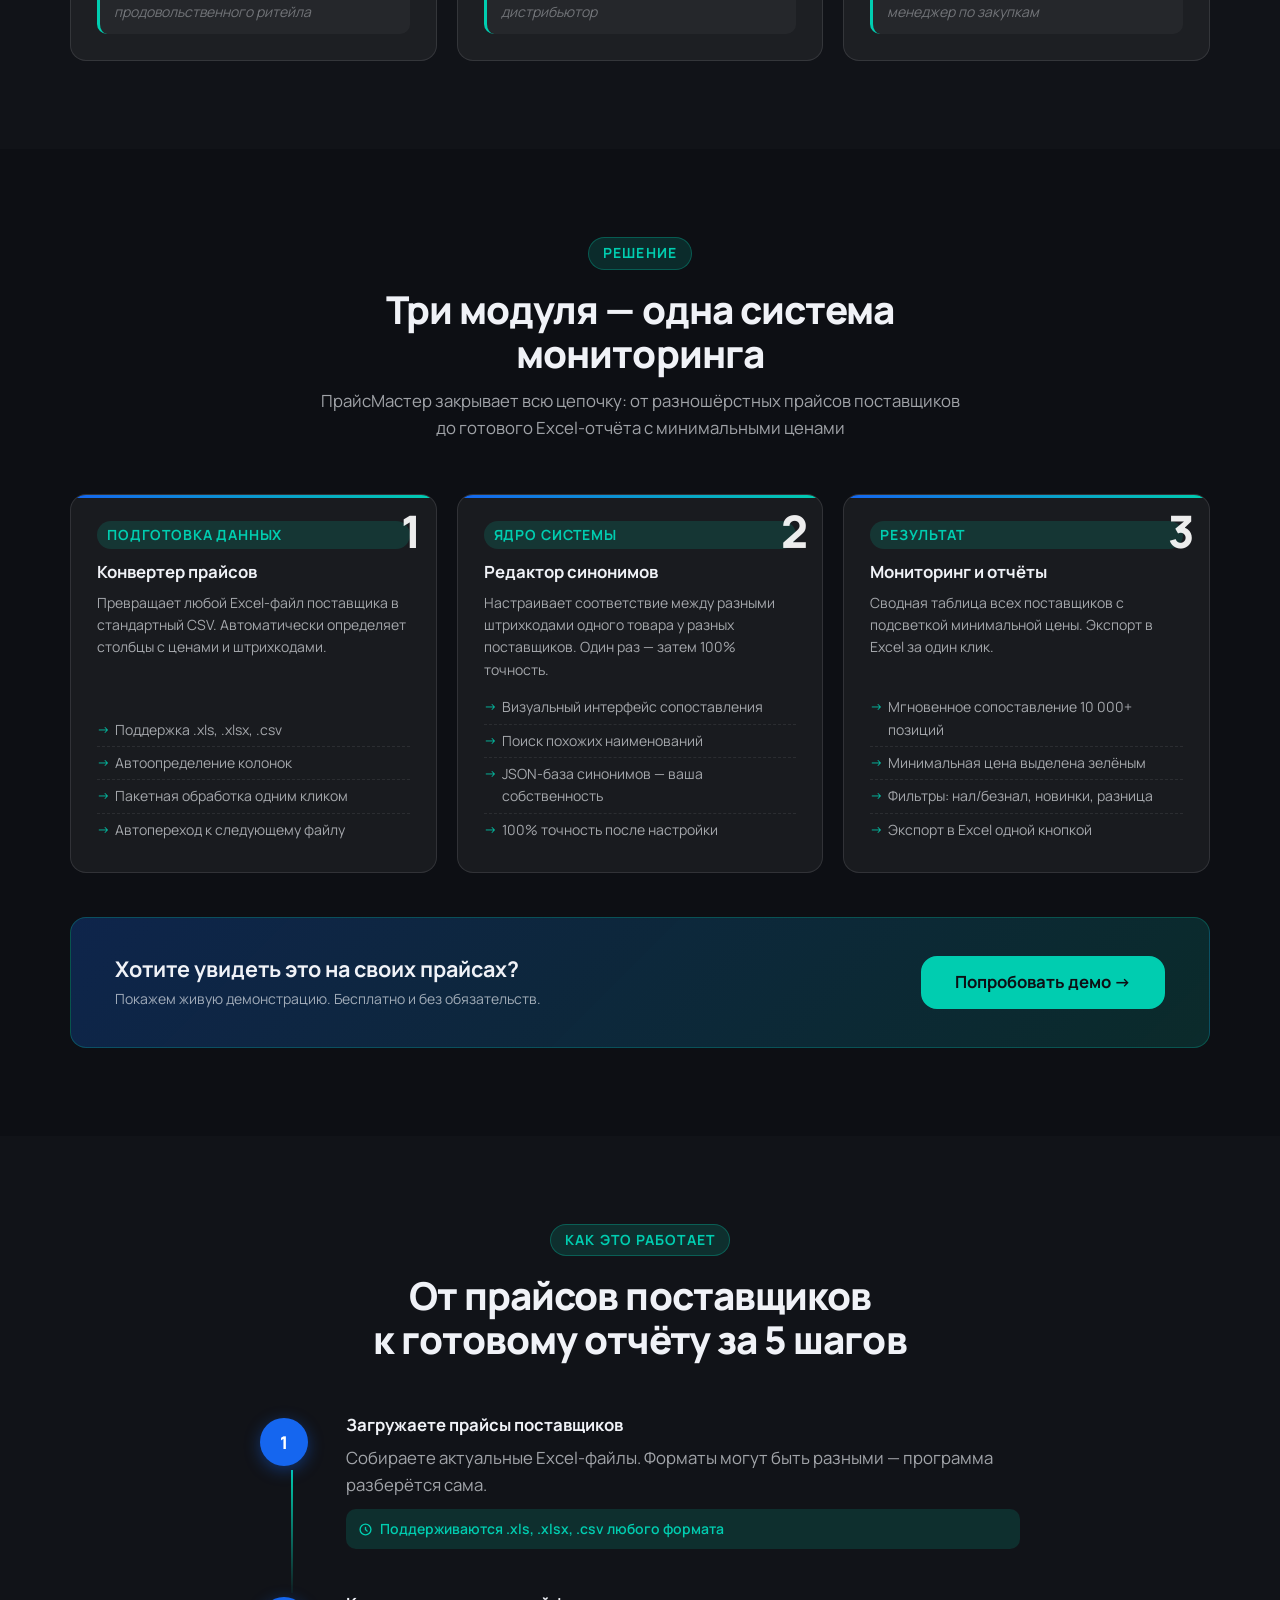
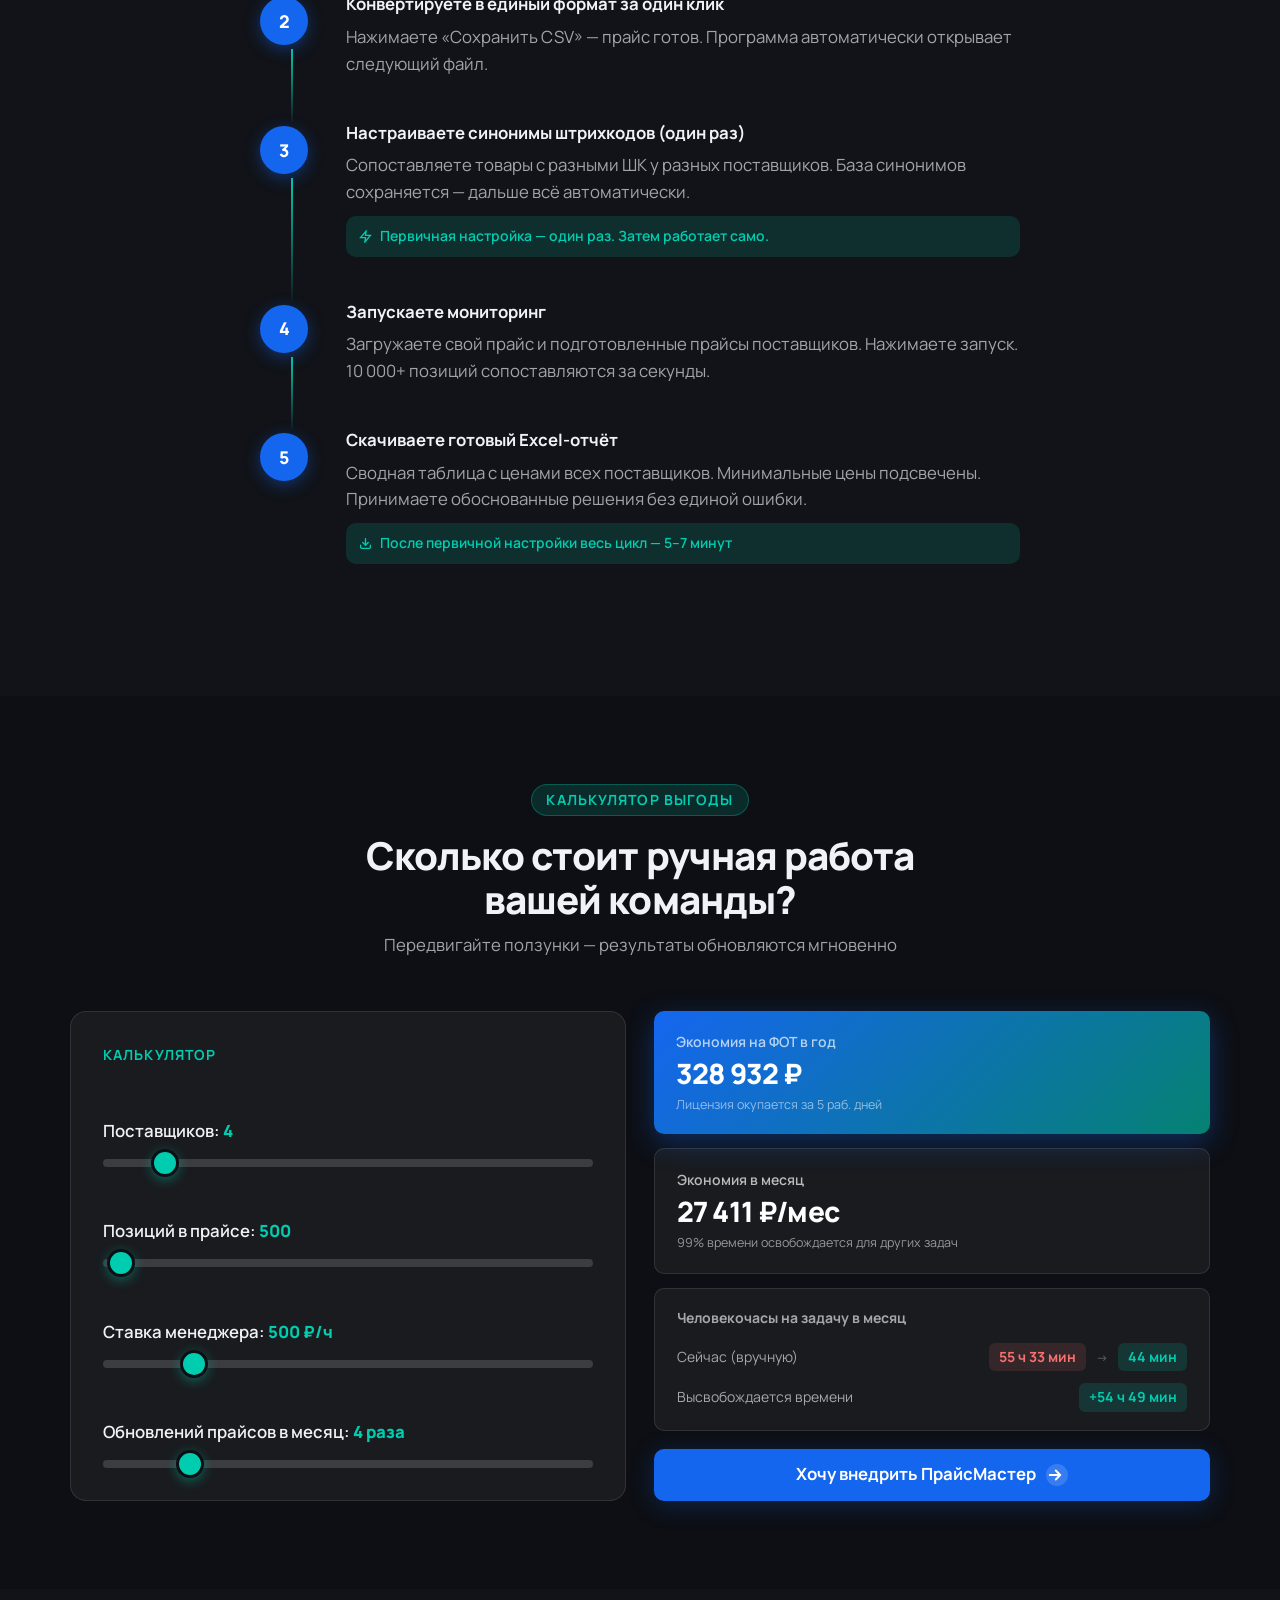
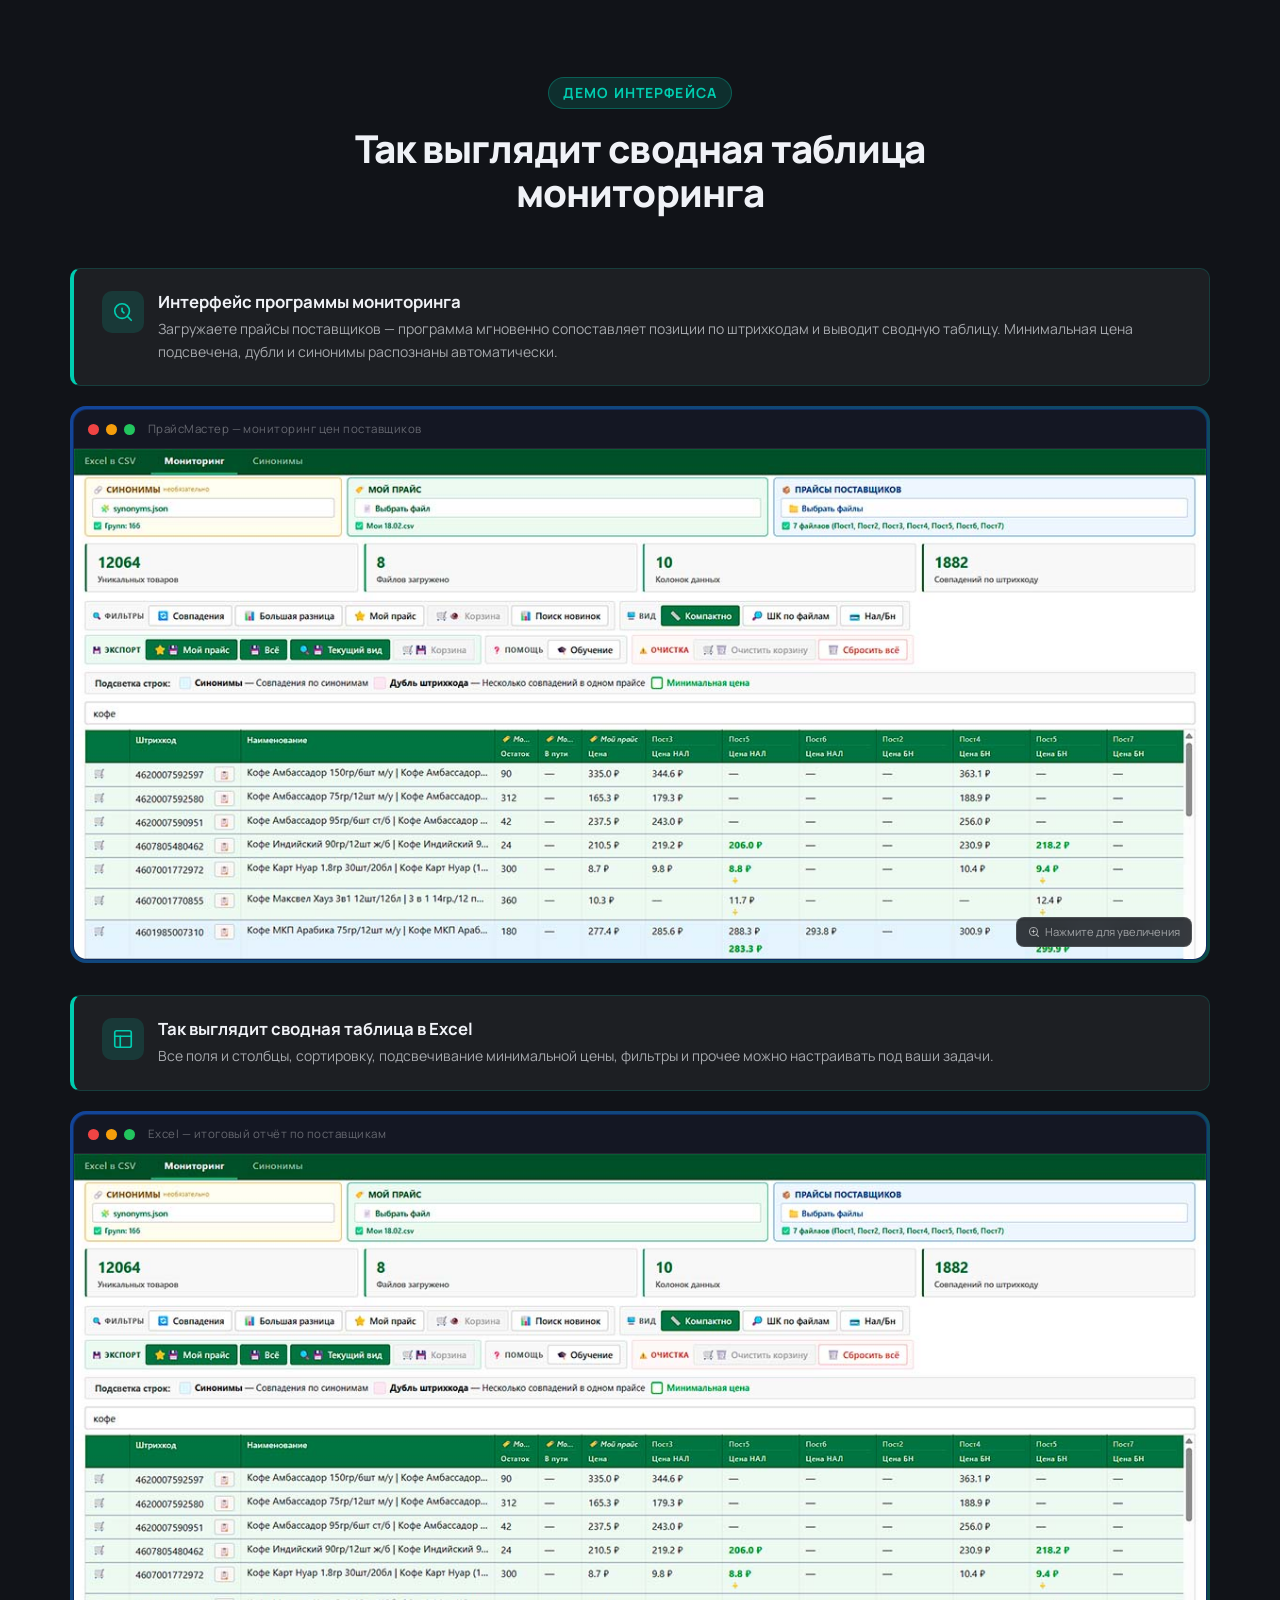
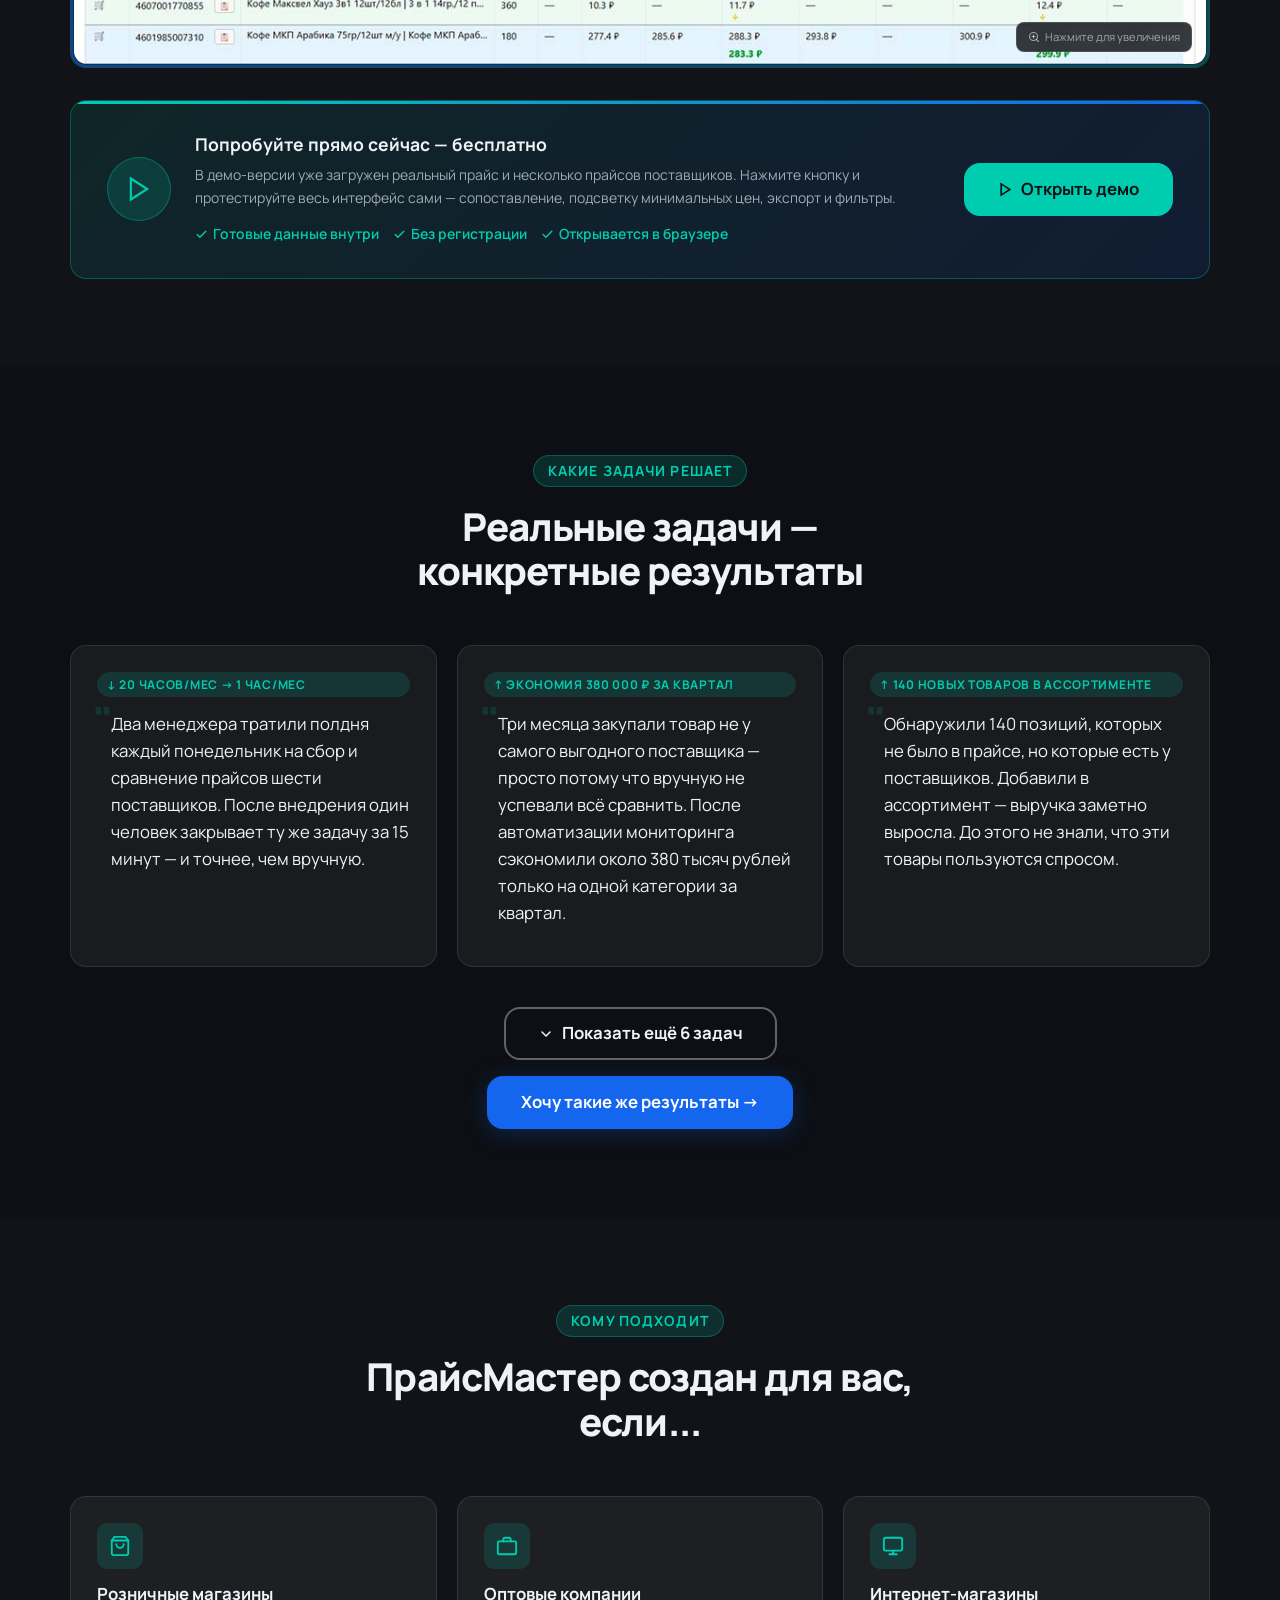
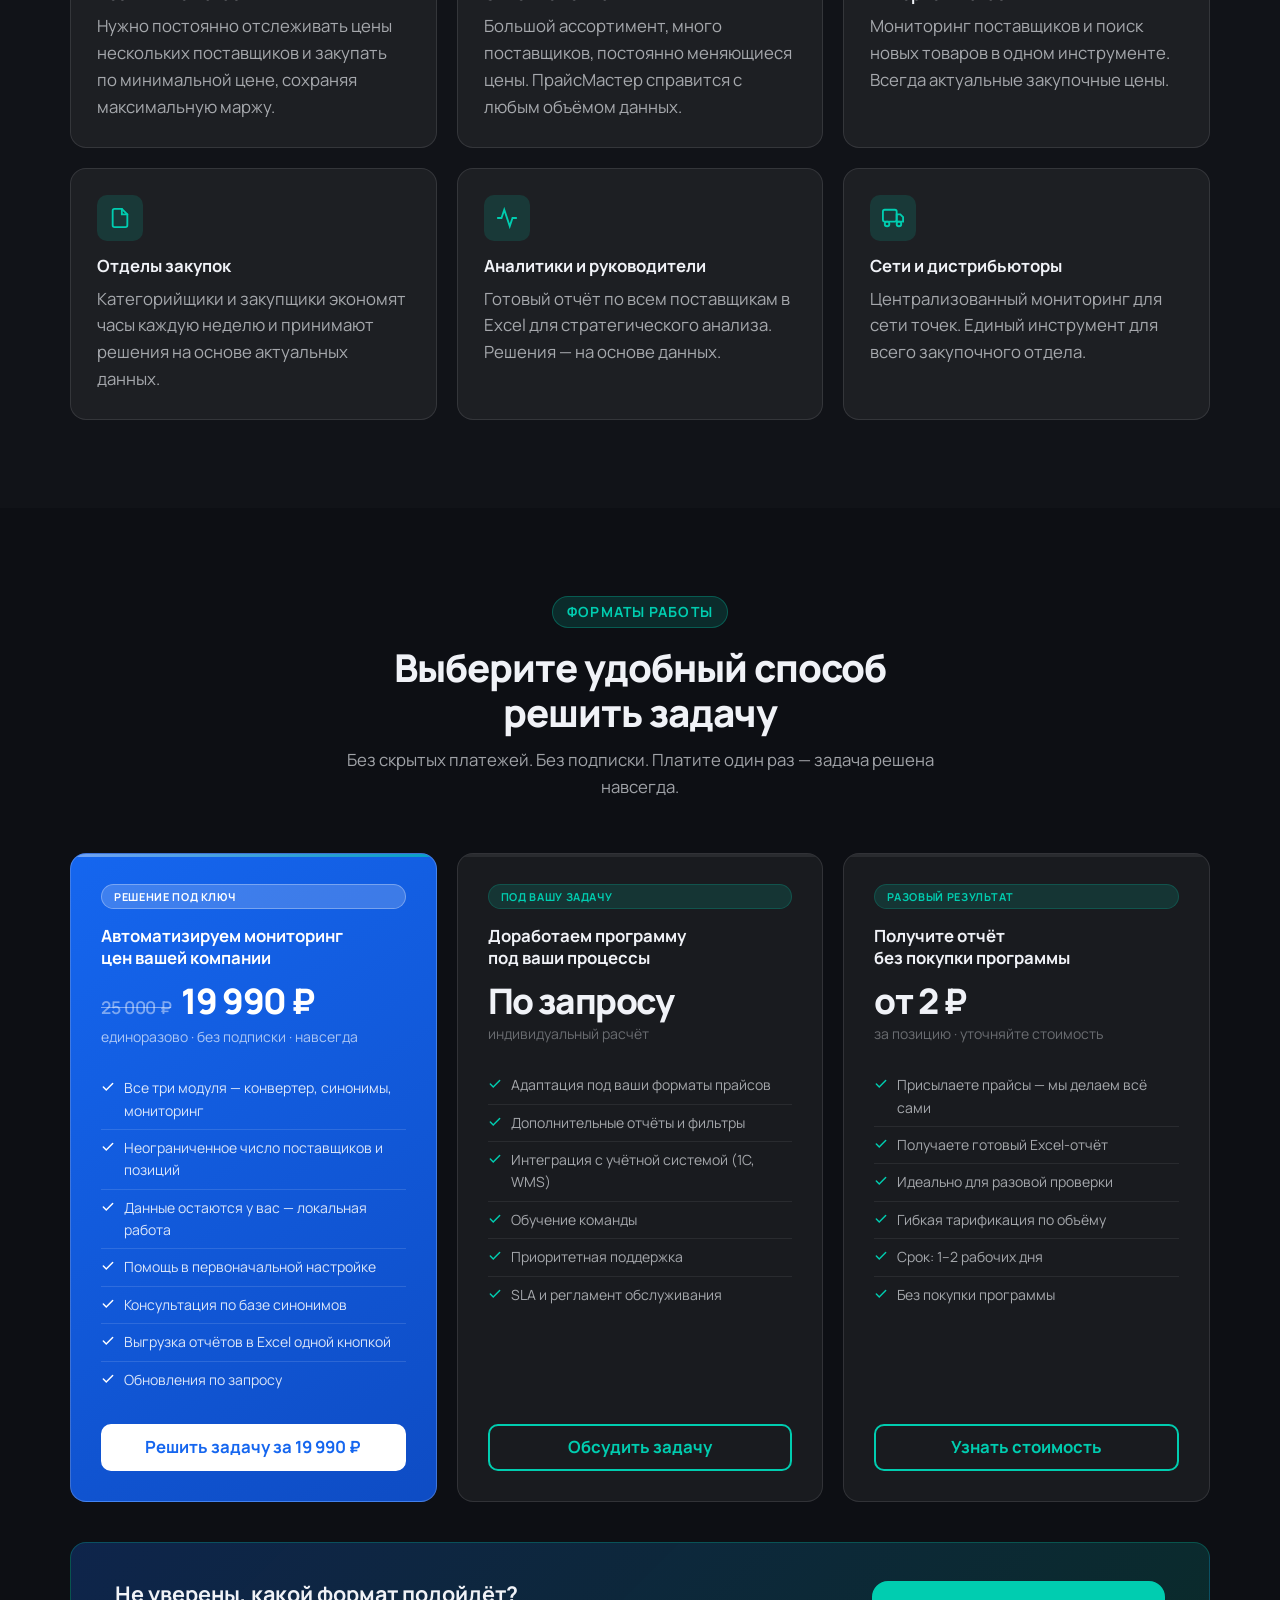
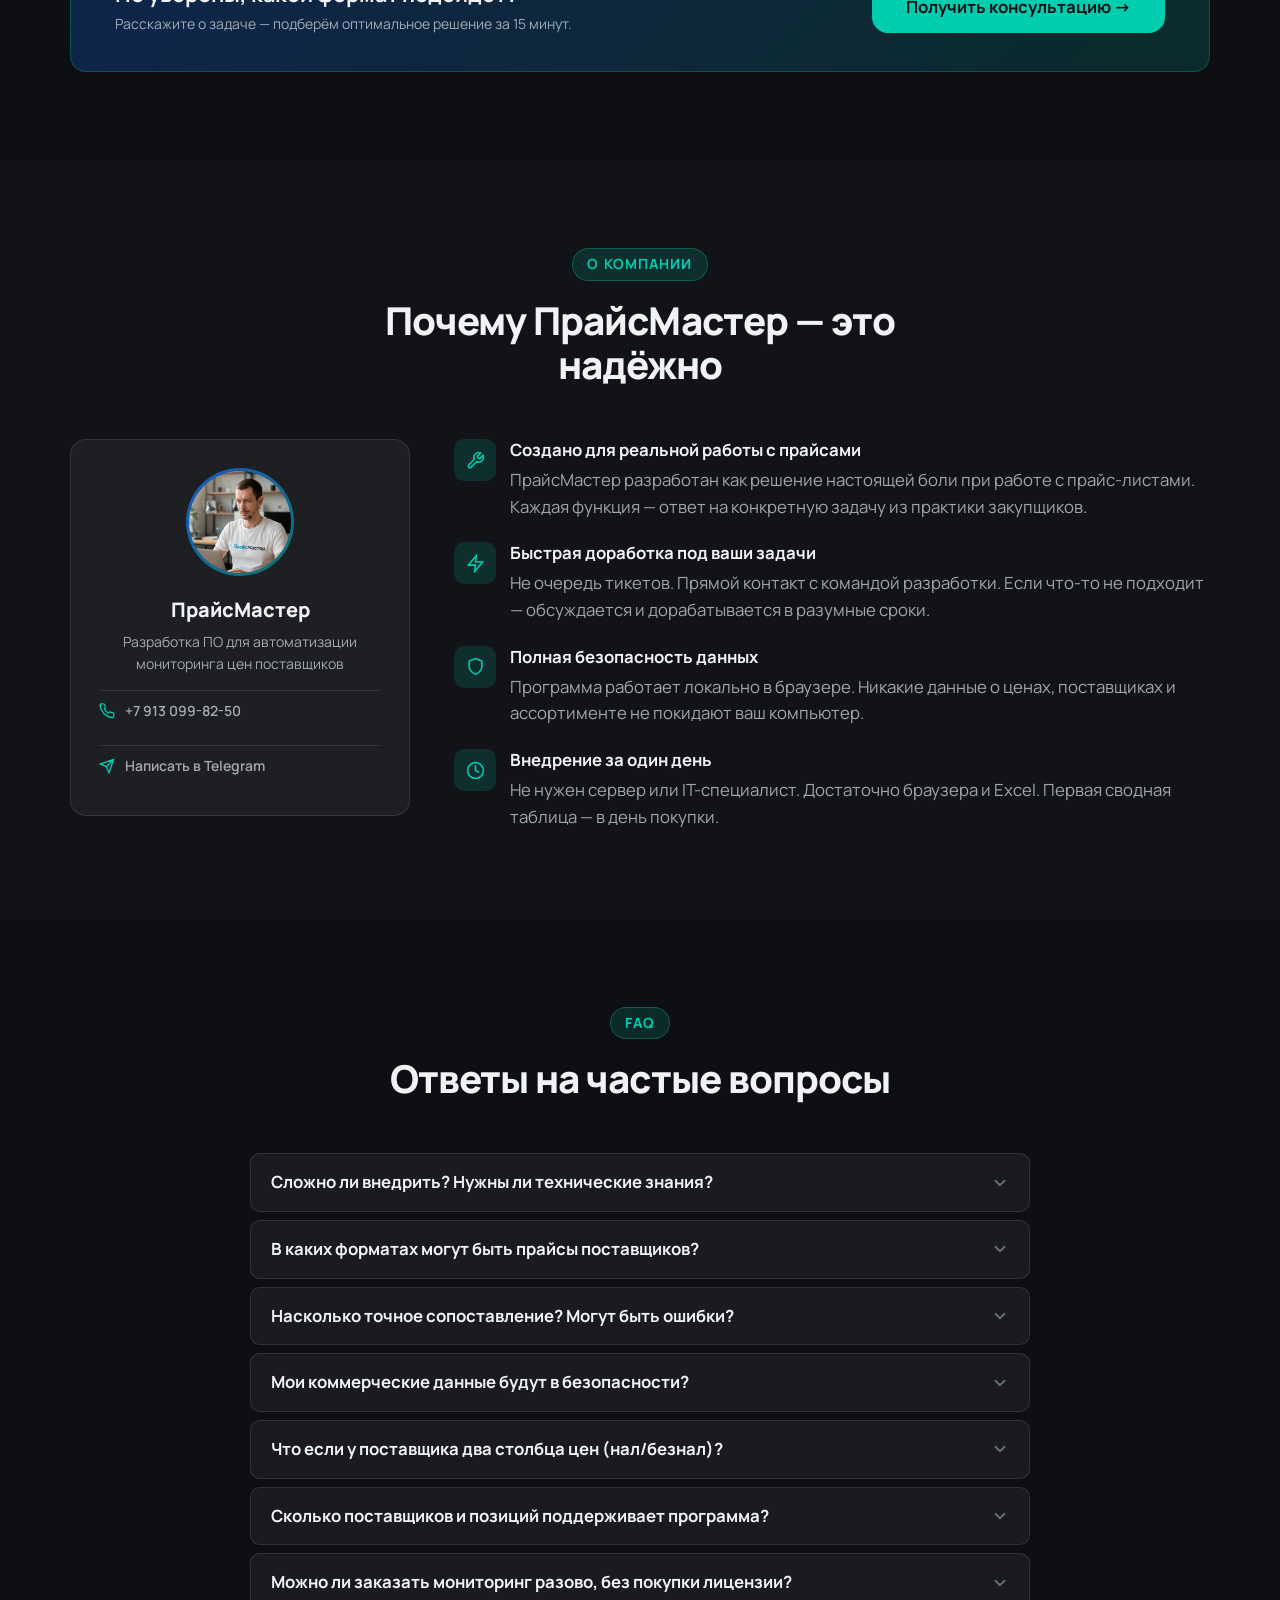
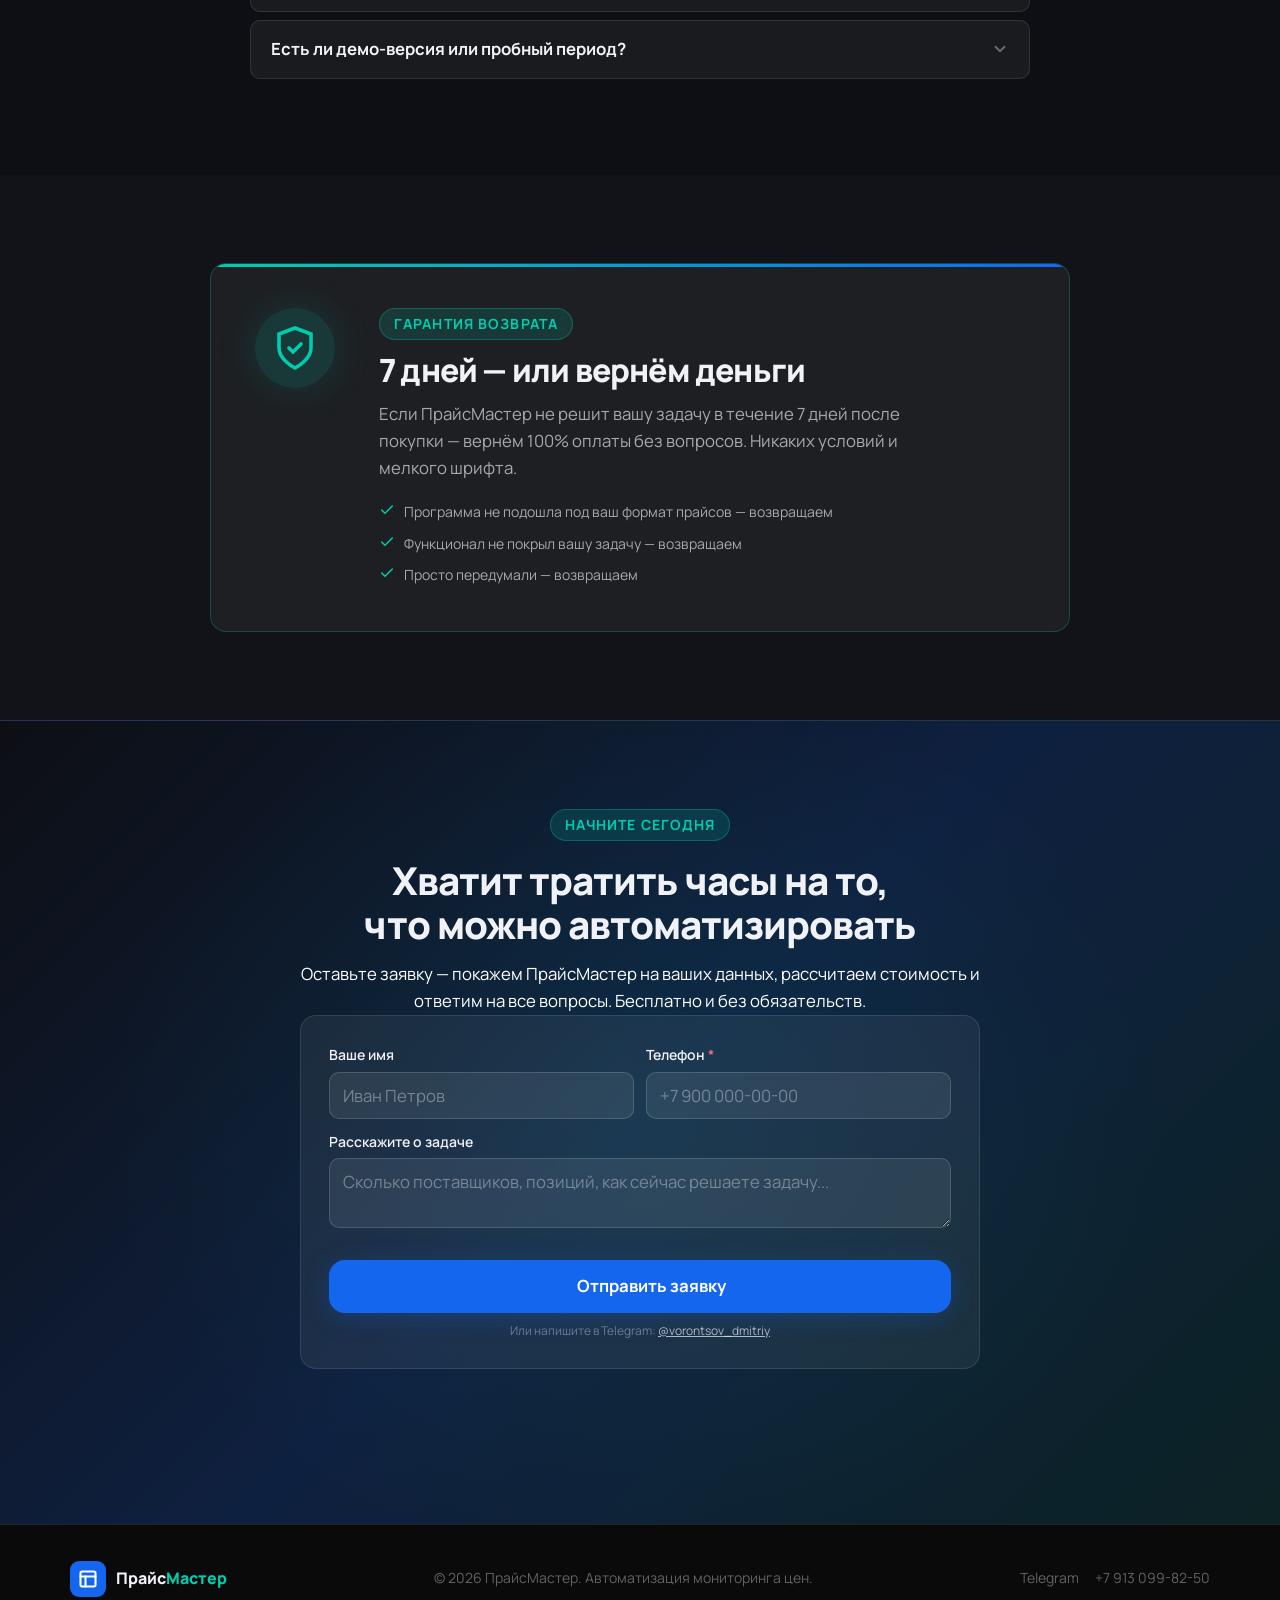
==== commit b9b3d60b: "Update index.html" ====
--- a/index.html
+++ b/index.html
@@ -630,6 +630,53 @@
 .about-photo-wrap{text-align:center}
 #about-photo-url::placeholder{color:rgba(240,242,247,.3)}
 
+/* ══════════════════════════════════════════ PAIN CARD ANIMATIONS */
+.pain-icon-full{width:100%;height:100px;display:flex;align-items:center;justify-content:center;margin-bottom:18px;border-radius:var(--r-sm);background:rgba(255,255,255,.02);border:1px solid rgba(255,255,255,.05);overflow:visible}
+.pain-svg{width:100%;max-width:180px;height:90px}
+
+/* Clock card */
+@keyframes clock-minute{0%{transform-origin:60px 40px;transform:rotate(0deg)}100%{transform-origin:60px 40px;transform:rotate(360deg)}}
+@keyframes clock-ring{0%,30%{stroke-dashoffset:176}70%,100%{stroke-dashoffset:0}}
+@keyframes cross-draw{0%,40%{stroke-dashoffset:20}80%,100%{stroke-dashoffset:0}}
+.pain-clock-m{animation:clock-minute 4s linear infinite}
+.pain-svg-circle{animation:clock-ring 2.5s ease forwards;animation-delay:.3s}
+.pain-cross-1{animation:cross-draw 1s ease forwards;animation-delay:1.5s}
+.pain-cross-2{animation:cross-draw 1s ease forwards;animation-delay:1.8s}
+
+/* Money card */
+@keyframes coin-fall{0%,20%{transform:translateY(0);opacity:1}60%{transform:translateY(30px);opacity:.3}61%{transform:translateY(-20px);opacity:0}80%{transform:translateY(-20px);opacity:0}100%{transform:translateY(0);opacity:1}}
+@keyframes leak-pulse{0%,100%{opacity:.4;transform:translateY(0)}50%{opacity:1;transform:translateY(3px)}}
+@keyframes q-float{0%,100%{transform:translateY(0);opacity:.6}50%{transform:translateY(-5px);opacity:1}}
+.pain-coin-fall{animation:coin-fall 2.8s ease-in-out infinite}
+.pain-leak{animation:leak-pulse 1.2s ease-in-out infinite}
+.pain-q1{animation:q-float 2s ease-in-out infinite}
+.pain-q2{animation:q-float 2s ease-in-out infinite;animation-delay:.7s}
+
+/* Barcode card */
+@keyframes bar-flicker{0%,100%{opacity:1}45%{opacity:1}50%{opacity:.15}55%{opacity:1}}
+@keyframes chain-dash{0%{stroke-dashoffset:0}100%{stroke-dashoffset:12}}
+@keyframes x-pulse{0%,100%{transform-origin:60px 40px;transform:scale(1)}50%{transform-origin:60px 40px;transform:scale(1.15)}}
+.pain-bar-1{animation:bar-flicker 2.4s ease-in-out infinite}
+.pain-bar-2{animation:bar-flicker 2.4s ease-in-out infinite;animation-delay:.15s}
+.pain-bar-3{animation:bar-flicker 2.4s ease-in-out infinite;animation-delay:.05s}
+.pain-bar-4{animation:bar-flicker 2.4s ease-in-out infinite;animation-delay:.2s}
+.pain-bar-5{animation:bar-flicker 2.4s ease-in-out infinite;animation-delay:.1s}
+.pain-bar-6{animation:bar-flicker 2.4s ease-in-out infinite;animation-delay:.3s}
+.pain-bar-7{animation:bar-flicker 2.4s ease-in-out infinite;animation-delay:.08s}
+.pain-bar-8{animation:bar-flicker 2.4s ease-in-out infinite;animation-delay:.22s}
+.pain-bar-9{animation:bar-flicker 2.4s ease-in-out infinite;animation-delay:.14s}
+.pain-bar-10{animation:bar-flicker 2.4s ease-in-out infinite;animation-delay:.06s}
+.pain-chain{animation:chain-dash .6s linear infinite}
+.pain-x-circle{animation:x-pulse 1.8s ease-in-out infinite}
+.pain-x-line{animation:x-pulse 1.8s ease-in-out infinite}
+
+/* ══════════════════════════════════════════ CALC CTA BUTTON ARROW */
+@keyframes arrow-nudge{0%,100%{transform:translateX(0)}40%{transform:translateX(6px)}70%{transform:translateX(2px)}}
+.calc-cta-btn{display:flex;align-items:center;justify-content:center;gap:10px;background:var(--blue)!important;color:#fff!important;border-color:var(--blue)!important}
+.calc-cta-btn:hover{background:#1055cc!important}
+.calc-arrow-wrap{display:flex;align-items:center;width:22px;height:22px;border-radius:50%;background:rgba(255,255,255,.15);flex-shrink:0}
+.calc-arrow{animation:arrow-nudge 1.6s ease-in-out infinite}
+
 /* ══════════════════════════════════════════ SCROLL ANIMATION */
 .fi{opacity:0;transform:translateY(18px);transition:opacity .5s,transform .5s}
 .fi.d1{transition-delay:.1s}
@@ -808,20 +855,83 @@
       <p class="mt12" contenteditable="true">Закупщики и категорийщики тратят лучшее рабочее время на рутину, которую можно автоматизировать</p>
     </div>
     <div class="pain-cards">
+      <!-- Card 1: wasted time -->
       <div class="pain-card fi">
-        <div class="pain-icon"><svg viewBox="0 0 24 24" fill="none" stroke="var(--teal)" stroke-width="2" stroke-linecap="round"><circle cx="12" cy="12" r="10"/><polyline points="12 6 12 12 16 14"/></svg></div>
+        <div class="pain-icon-full">
+          <svg class="pain-svg" viewBox="0 0 120 80" fill="none" xmlns="http://www.w3.org/2000/svg">
+            <!-- clock face -->
+            <circle cx="60" cy="40" r="28" stroke="rgba(0,205,176,.2)" stroke-width="2"/>
+            <circle cx="60" cy="40" r="28" stroke="var(--teal)" stroke-width="2" stroke-dasharray="176" stroke-dashoffset="176" class="pain-svg-circle"/>
+            <!-- clock tick marks -->
+            <line x1="60" y1="14" x2="60" y2="18" stroke="var(--teal)" stroke-width="2" opacity=".5"/>
+            <line x1="60" y1="62" x2="60" y2="66" stroke="var(--teal)" stroke-width="2" opacity=".5"/>
+            <line x1="32" y1="40" x2="36" y2="40" stroke="var(--teal)" stroke-width="2" opacity=".5"/>
+            <line x1="84" y1="40" x2="88" y2="40" stroke="var(--teal)" stroke-width="2" opacity=".5"/>
+            <!-- hour hand -->
+            <line x1="60" y1="40" x2="60" y2="22" stroke="white" stroke-width="2.5" stroke-linecap="round" class="pain-clock-h"/>
+            <!-- minute hand - animates -->
+            <line x1="60" y1="40" x2="75" y2="32" stroke="var(--teal)" stroke-width="2" stroke-linecap="round" class="pain-clock-m"/>
+            <!-- center dot -->
+            <circle cx="60" cy="40" r="3" fill="var(--teal)"/>
+            <!-- red X overlay coming in -->
+            <line x1="96" y1="16" x2="110" y2="2" stroke="#ef4444" stroke-width="3" stroke-linecap="round" class="pain-cross-1" stroke-dasharray="20" stroke-dashoffset="20"/>
+            <line x1="110" y1="16" x2="96" y2="2" stroke="#ef4444" stroke-width="3" stroke-linecap="round" class="pain-cross-2" stroke-dasharray="20" stroke-dashoffset="20"/>
+          </svg>
+        </div>
         <h3 contenteditable="true">3–5 часов каждую неделю — в трубу</h3>
         <p contenteditable="true">Менеджеры вручную переносят цены из одного Excel в другой, сравнивают колонки, ошибаются, переделывают. Снова и снова.</p>
         <div class="pain-example" contenteditable="true">«У нас 6 поставщиков и 9 000 позиций. Раньше два человека тратили половину понедельника только на сбор актуальной сводки цен.» — закупщик продовольственного ритейла</div>
       </div>
+
+      <!-- Card 2: money lost -->
       <div class="pain-card fi d1">
-        <div class="pain-icon"><svg viewBox="0 0 24 24" fill="none" stroke="var(--teal)" stroke-width="2" stroke-linecap="round"><line x1="12" y1="1" x2="12" y2="23"/><path d="M17 5H9.5a3.5 3.5 0 0 0 0 7h5a3.5 3.5 0 0 1 0 7H6"/></svg></div>
+        <div class="pain-icon-full">
+          <svg class="pain-svg" viewBox="0 0 120 80" fill="none" xmlns="http://www.w3.org/2000/svg">
+            <!-- coin stack base -->
+            <ellipse cx="60" cy="62" rx="22" ry="7" fill="rgba(0,205,176,.08)" stroke="rgba(0,205,176,.3)" stroke-width="1.5"/>
+            <rect x="38" y="50" width="44" height="12" rx="1" fill="rgba(0,205,176,.05)" stroke="rgba(0,205,176,.2)" stroke-width="1.5"/>
+            <ellipse cx="60" cy="50" rx="22" ry="7" fill="rgba(0,205,176,.1)" stroke="rgba(0,205,176,.35)" stroke-width="1.5"/>
+            <!-- falling coin -->
+            <ellipse cx="60" cy="28" rx="14" ry="14" fill="rgba(0,205,176,.08)" stroke="var(--teal)" stroke-width="2" class="pain-coin-fall"/>
+            <text x="60" y="33" text-anchor="middle" font-size="13" font-weight="700" fill="var(--teal)" class="pain-coin-fall" font-family="sans-serif">₽</text>
+            <!-- downward arrow leaking -->
+            <polyline points="60,44 60,54" stroke="#ef4444" stroke-width="2.5" stroke-linecap="round" class="pain-leak"/>
+            <polyline points="54,49 60,55 66,49" stroke="#ef4444" stroke-width="2.5" stroke-linecap="round" stroke-linejoin="round" class="pain-leak"/>
+            <!-- question marks floating -->
+            <text x="92" y="32" font-size="14" fill="rgba(239,68,68,.6)" font-family="sans-serif" class="pain-q1">?</text>
+            <text x="20" y="36" font-size="11" fill="rgba(239,68,68,.4)" font-family="sans-serif" class="pain-q2">?</text>
+          </svg>
+        </div>
         <h3 contenteditable="true">Закупаете не по минимальной цене</h3>
         <p contenteditable="true">Когда данные устаревают или сопоставляются вручную — легко пропустить поставщика с лучшей ценой. Каждая такая закупка — потерянная маржа.</p>
         <div class="pain-example" contenteditable="true">«Обнаружили, что 3 месяца брали кофе у одного поставщика, хотя у другого он был на 8% дешевле. Прайсы просто не успевали сравнивать.» — оптовый дистрибьютор</div>
       </div>
+
+      <!-- Card 3: barcodes don't match -->
       <div class="pain-card fi d2">
-        <div class="pain-icon"><svg viewBox="0 0 24 24" fill="none" stroke="var(--teal)" stroke-width="2" stroke-linecap="round"><circle cx="11" cy="11" r="8"/><line x1="21" y1="21" x2="16.65" y2="16.65"/></svg></div>
+        <div class="pain-icon-full">
+          <svg class="pain-svg" viewBox="0 0 120 80" fill="none" xmlns="http://www.w3.org/2000/svg">
+            <!-- left barcode bars -->
+            <rect x="14" y="20" width="3" height="40" rx="1" fill="rgba(0,205,176,.5)" class="pain-bar pain-bar-1"/>
+            <rect x="20" y="20" width="2" height="40" rx="1" fill="rgba(0,205,176,.3)" class="pain-bar pain-bar-2"/>
+            <rect x="25" y="20" width="4" height="40" rx="1" fill="rgba(0,205,176,.5)" class="pain-bar pain-bar-3"/>
+            <rect x="32" y="20" width="2" height="40" rx="1" fill="rgba(0,205,176,.3)" class="pain-bar pain-bar-4"/>
+            <rect x="37" y="20" width="3" height="40" rx="1" fill="rgba(0,205,176,.5)" class="pain-bar pain-bar-5"/>
+            <!-- right barcode bars (slightly different) -->
+            <rect x="81" y="20" width="2" height="40" rx="1" fill="rgba(0,205,176,.3)" class="pain-bar pain-bar-6"/>
+            <rect x="86" y="20" width="4" height="40" rx="1" fill="rgba(0,205,176,.5)" class="pain-bar pain-bar-7"/>
+            <rect x="93" y="20" width="3" height="40" rx="1" fill="rgba(0,205,176,.3)" class="pain-bar pain-bar-8"/>
+            <rect x="99" y="20" width="2" height="40" rx="1" fill="rgba(0,205,176,.5)" class="pain-bar pain-bar-9"/>
+            <rect x="104" y="20" width="3" height="40" rx="1" fill="rgba(0,205,176,.3)" class="pain-bar pain-bar-10"/>
+            <!-- broken link chain in middle -->
+            <line x1="44" y1="40" x2="52" y2="40" stroke="rgba(239,68,68,.7)" stroke-width="2" stroke-linecap="round" stroke-dasharray="3 3" class="pain-chain"/>
+            <line x1="68" y1="40" x2="76" y2="40" stroke="rgba(239,68,68,.7)" stroke-width="2" stroke-linecap="round" stroke-dasharray="3 3" class="pain-chain"/>
+            <!-- X in centre -->
+            <circle cx="60" cy="40" r="10" fill="rgba(239,68,68,.12)" stroke="rgba(239,68,68,.5)" stroke-width="1.5" class="pain-x-circle"/>
+            <line x1="54" y1="34" x2="66" y2="46" stroke="#ef4444" stroke-width="2.5" stroke-linecap="round" class="pain-x-line"/>
+            <line x1="66" y1="34" x2="54" y2="46" stroke="#ef4444" stroke-width="2.5" stroke-linecap="round" class="pain-x-line"/>
+          </svg>
+        </div>
         <h3 contenteditable="true">Штрихкоды не совпадают — матчинг срывается</h3>
         <p contenteditable="true">У разных поставщиков один товар может иметь разные ШК, сокращённые названия, разные единицы. Ручное сопоставление 10 000 позиций — нереально.</p>
         <div class="pain-example" contenteditable="true">«Один поставщик пишет "Чай Гринфилд 25п", другой — "Greenfield 25 пак". Сопоставить вручную это невозможно.» — менеджер по закупкам</div>
@@ -1024,7 +1134,12 @@
         </div>
 
         <div class="calc-cta-row">
-          <a href="#cta" class="btn btn-white btn-full">Хочу внедрить ПрайсМастер →</a>
+          <a href="#cta" class="btn btn-primary btn-full calc-cta-btn">
+            Хочу внедрить ПрайсМастер
+            <span class="calc-arrow-wrap">
+              <svg class="calc-arrow" width="18" height="18" viewBox="0 0 24 24" fill="none" stroke="currentColor" stroke-width="2.5" stroke-linecap="round" stroke-linejoin="round"><line x1="5" y1="12" x2="19" y2="12"/><polyline points="13 6 19 12 13 18"/></svg>
+            </span>
+          </a>
         </div>
       </div>
     </div>
@@ -1408,7 +1523,6 @@
             <span contenteditable="true">Просто передумали — возвращаем</span>
           </div>
         </div>
-        <a href="#cta" class="btn btn-white btn-lg" style="margin-top:24px;display:inline-flex">Попробовать без риска →</a>
       </div>
     </div>
   </div>
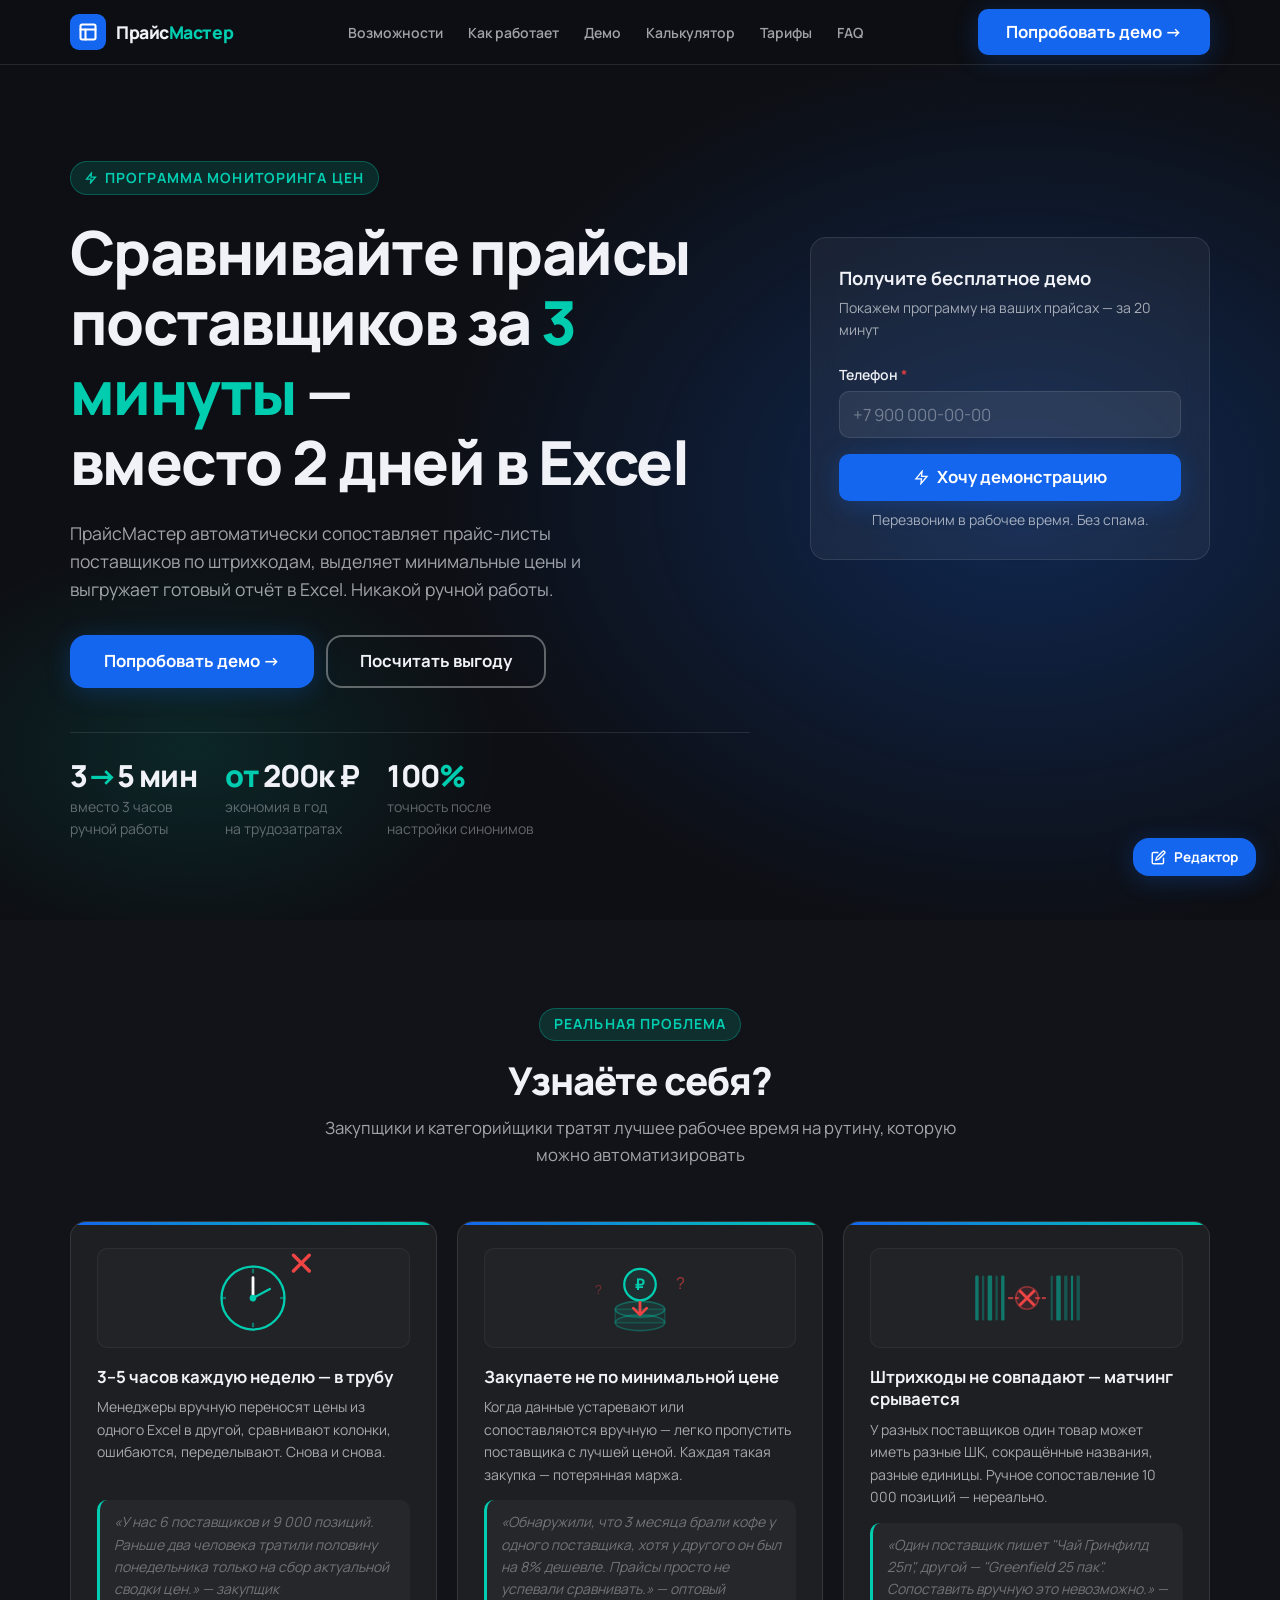
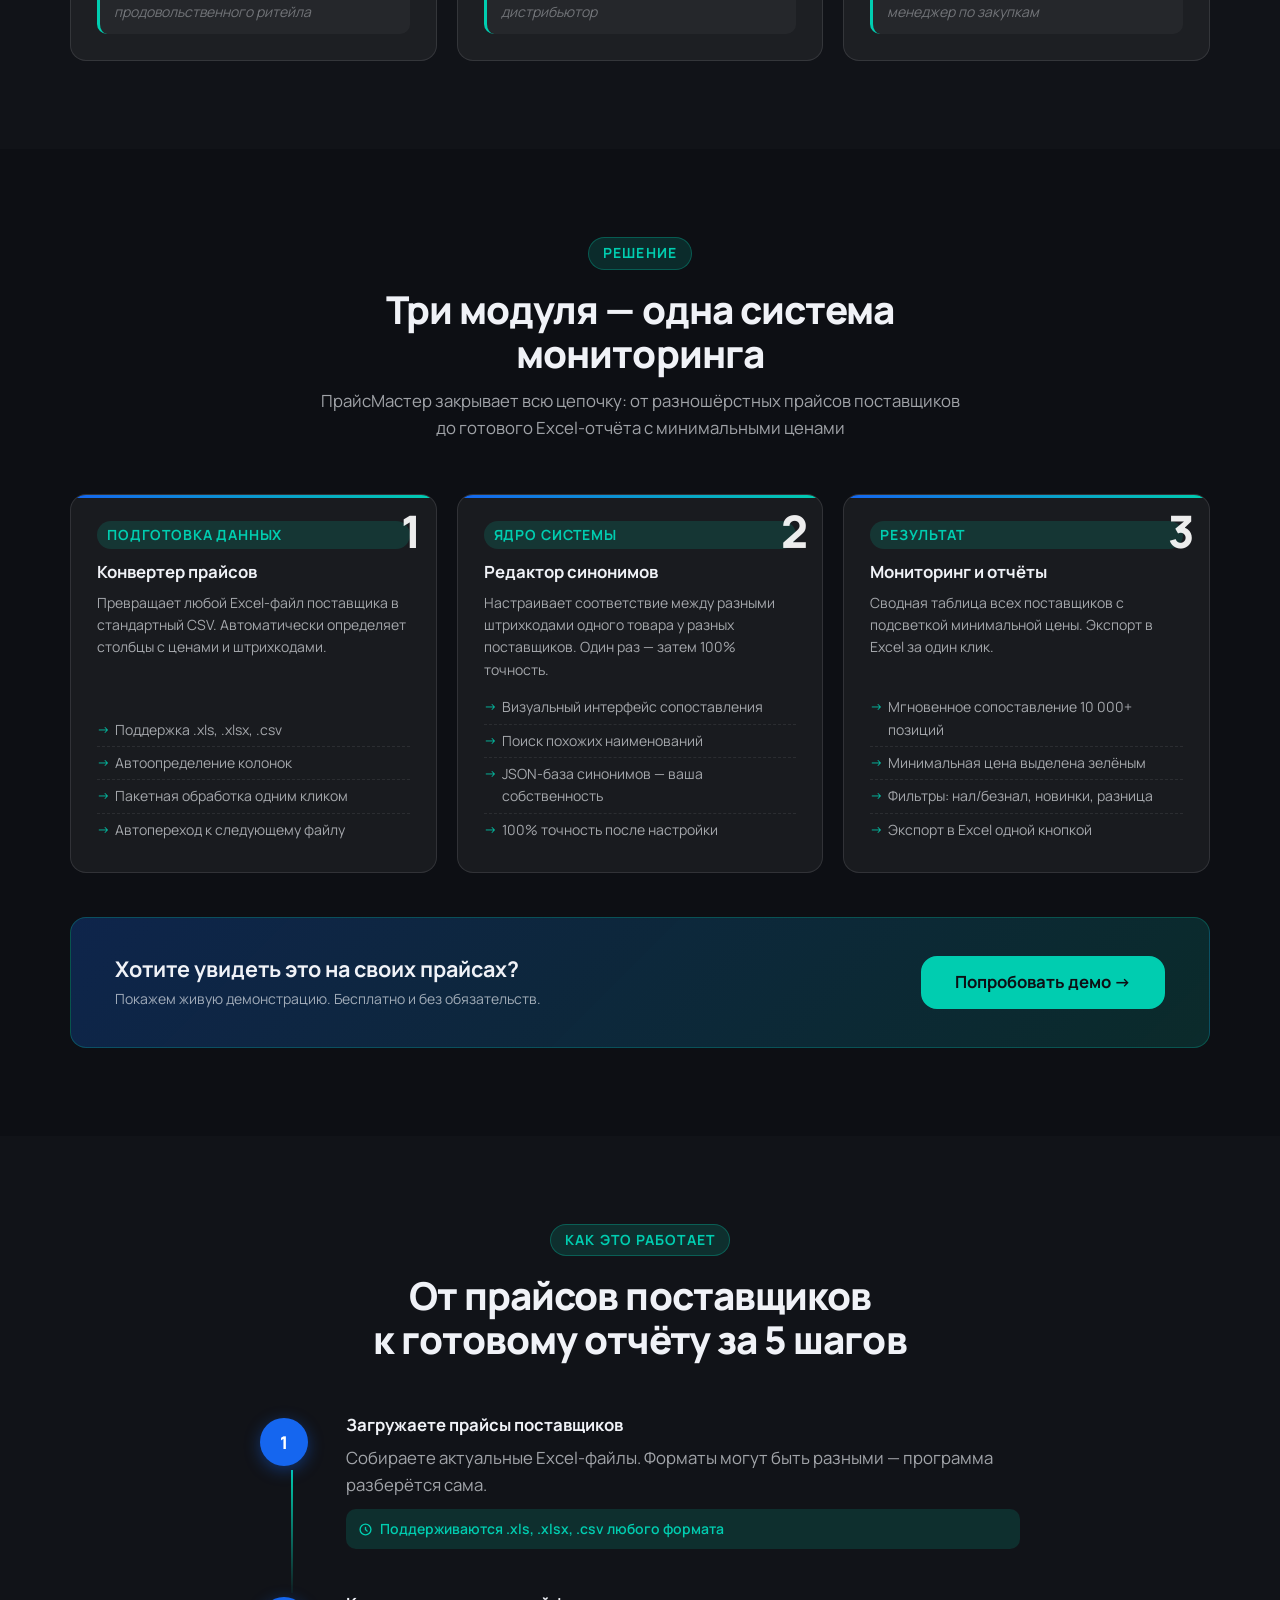
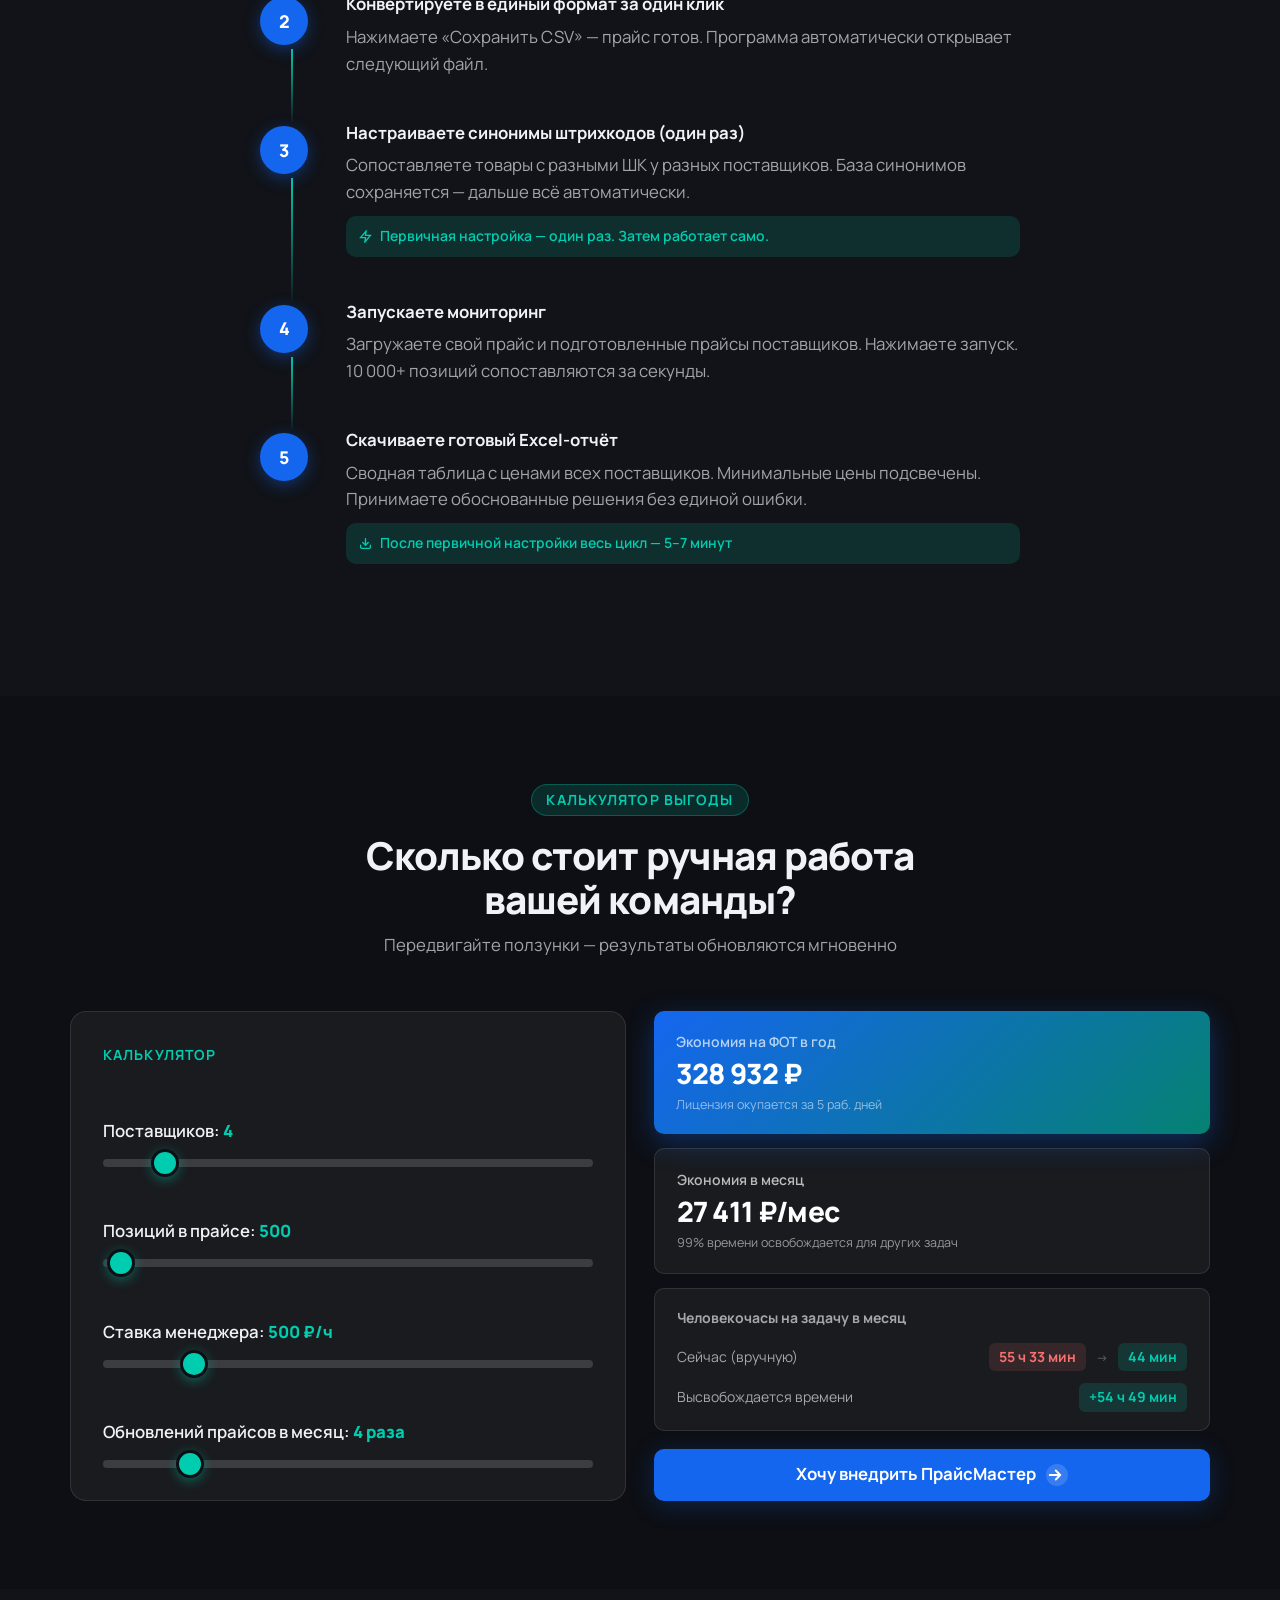
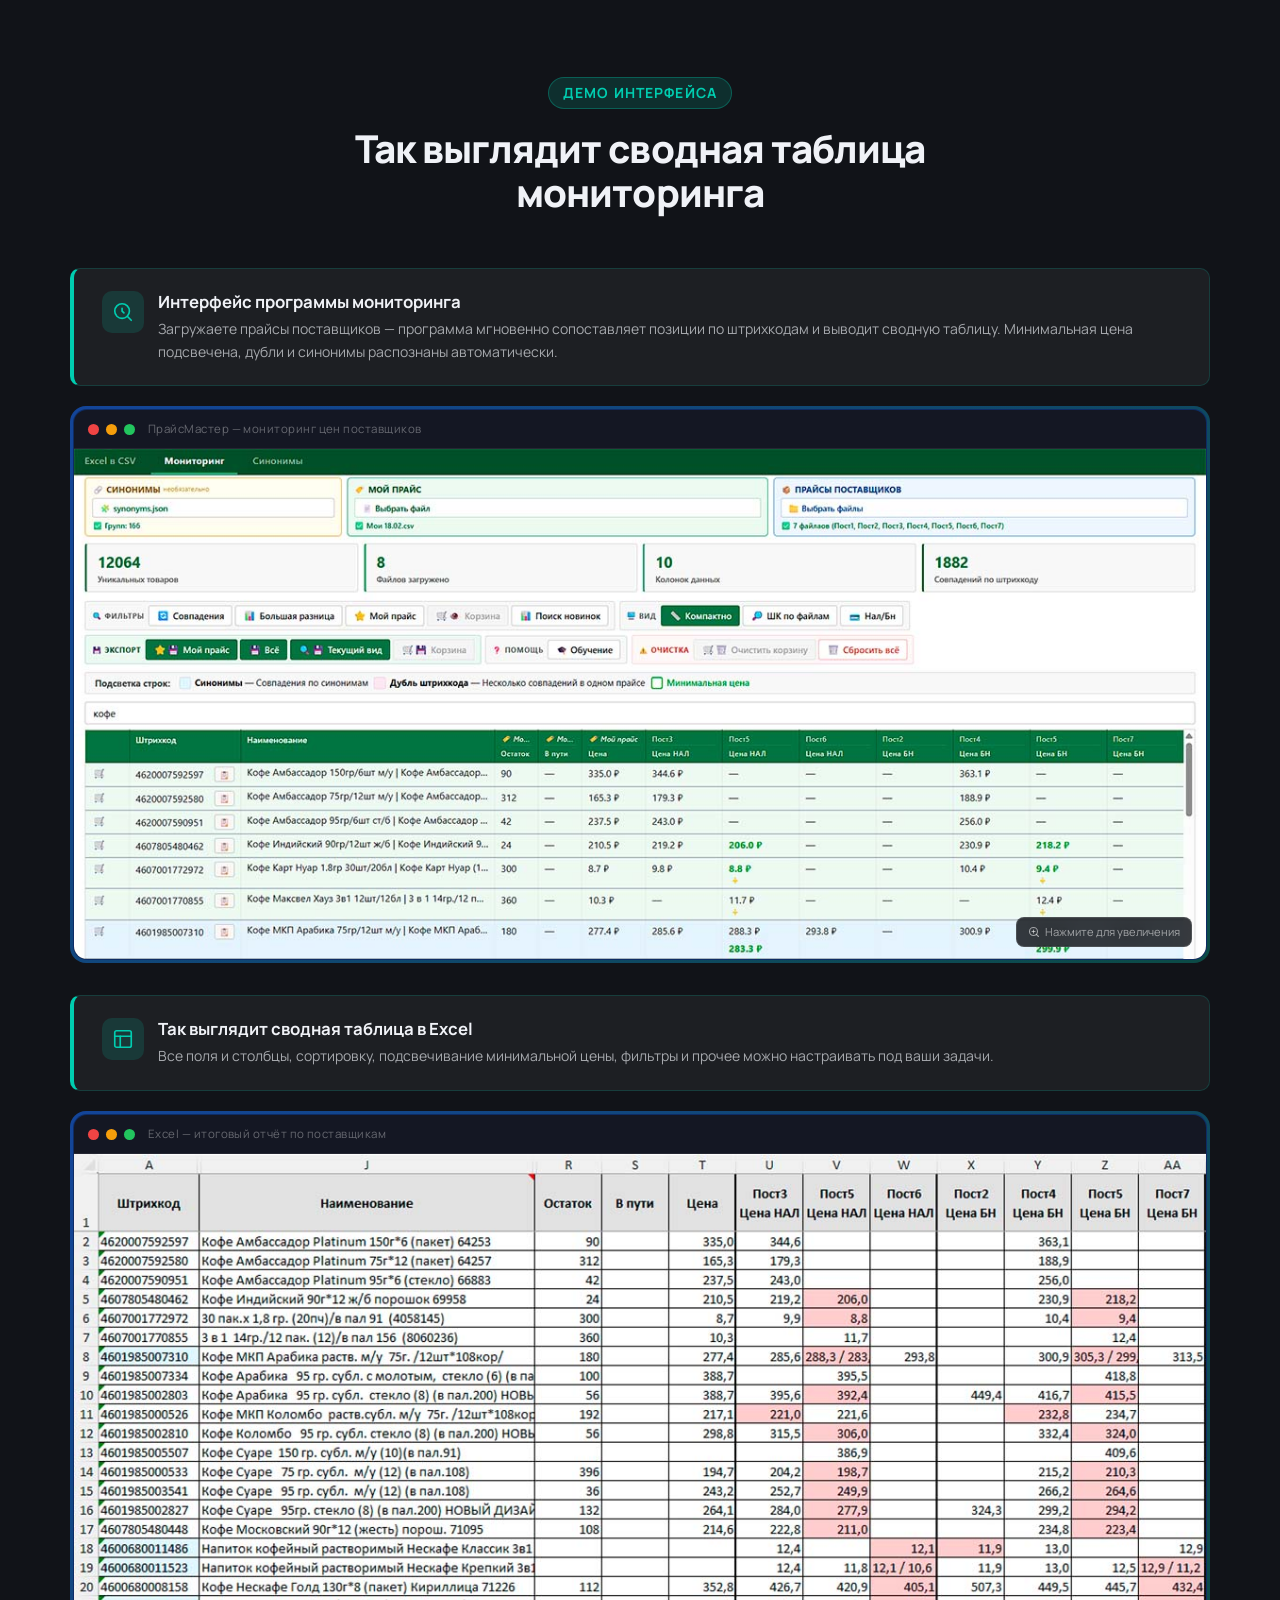
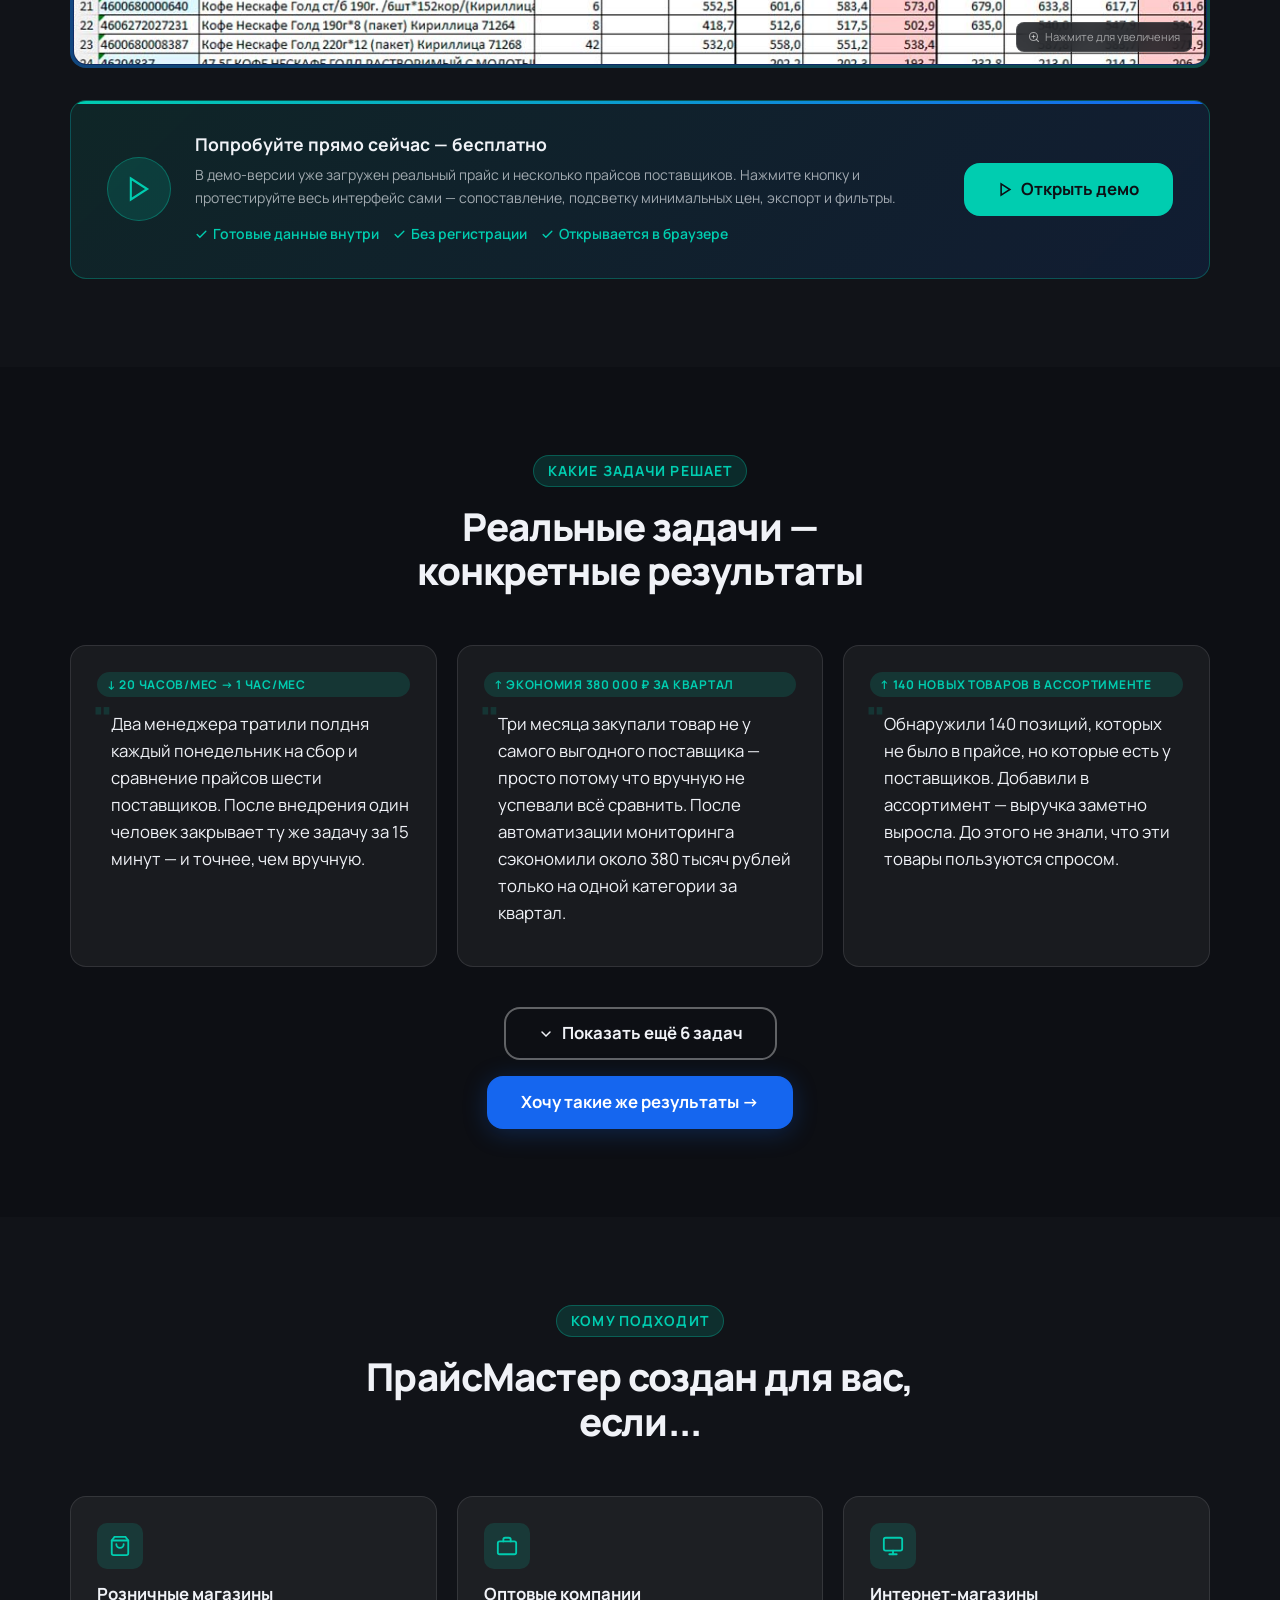
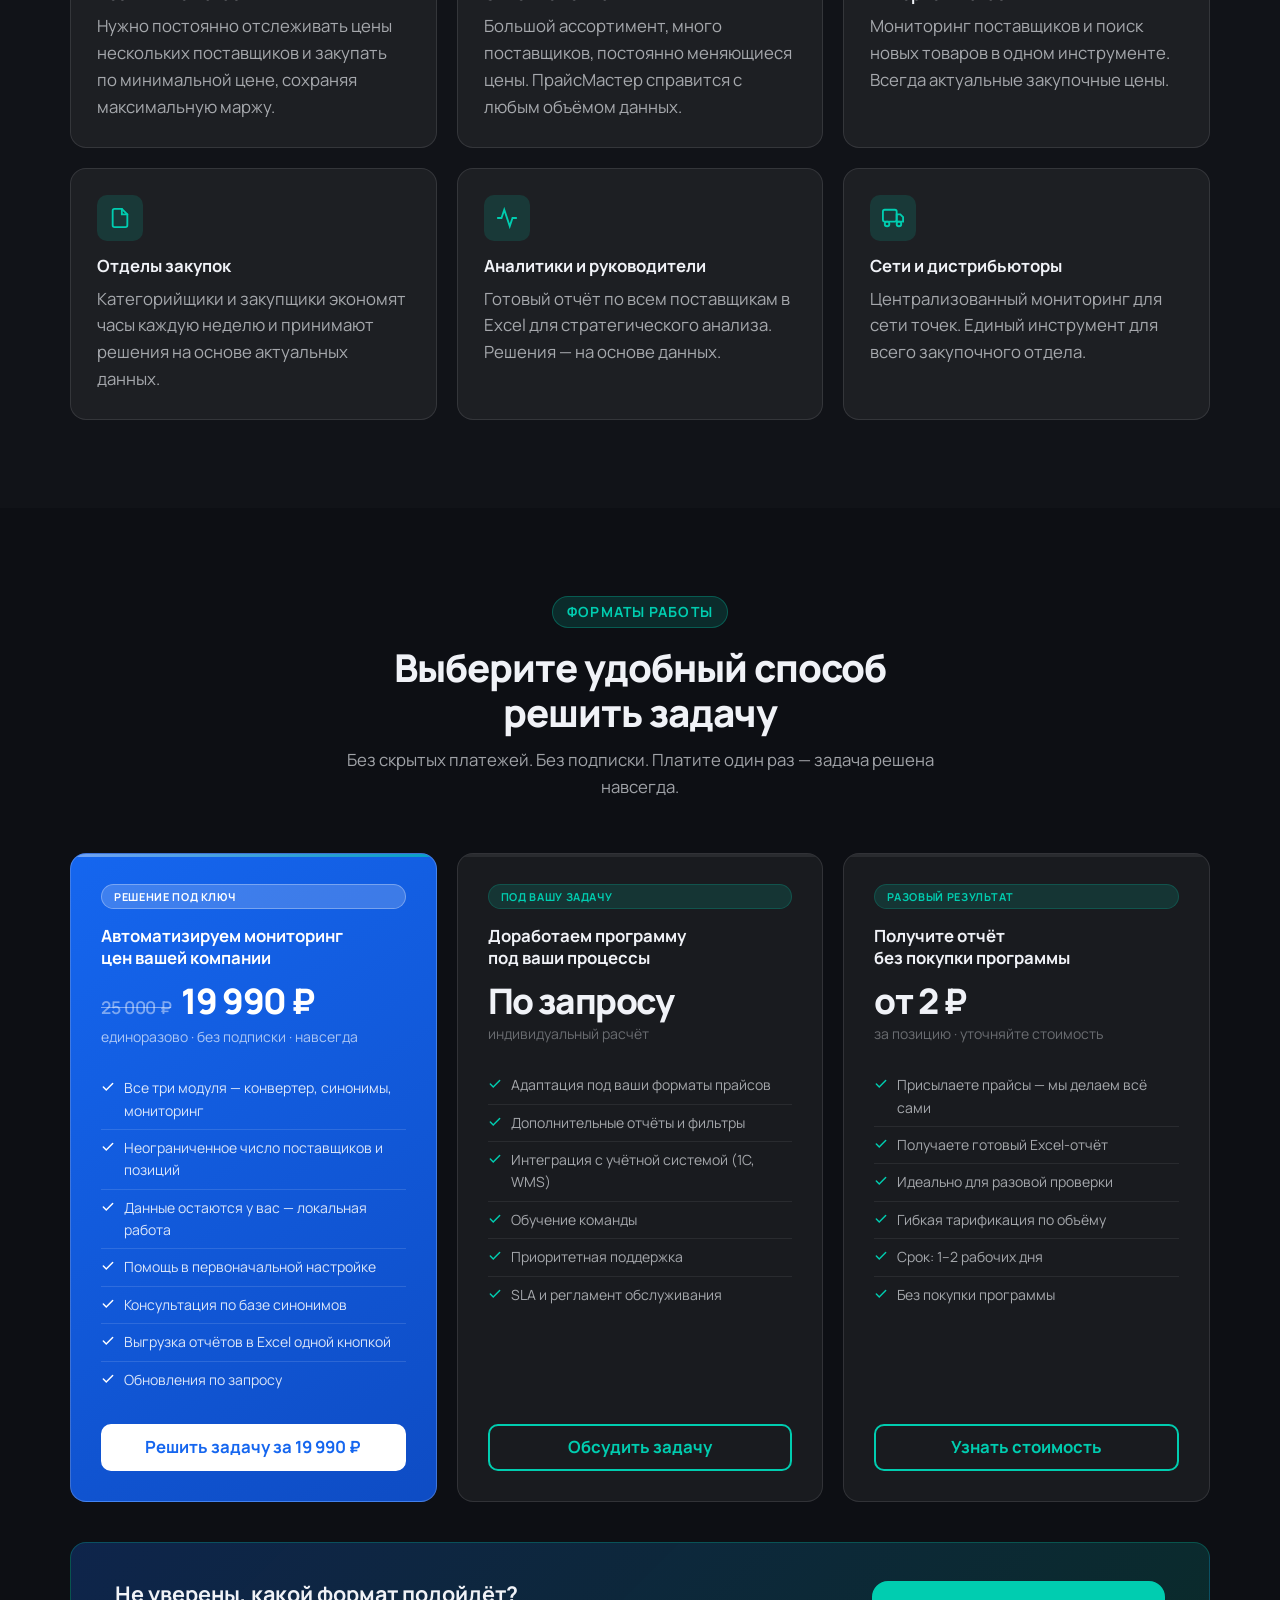
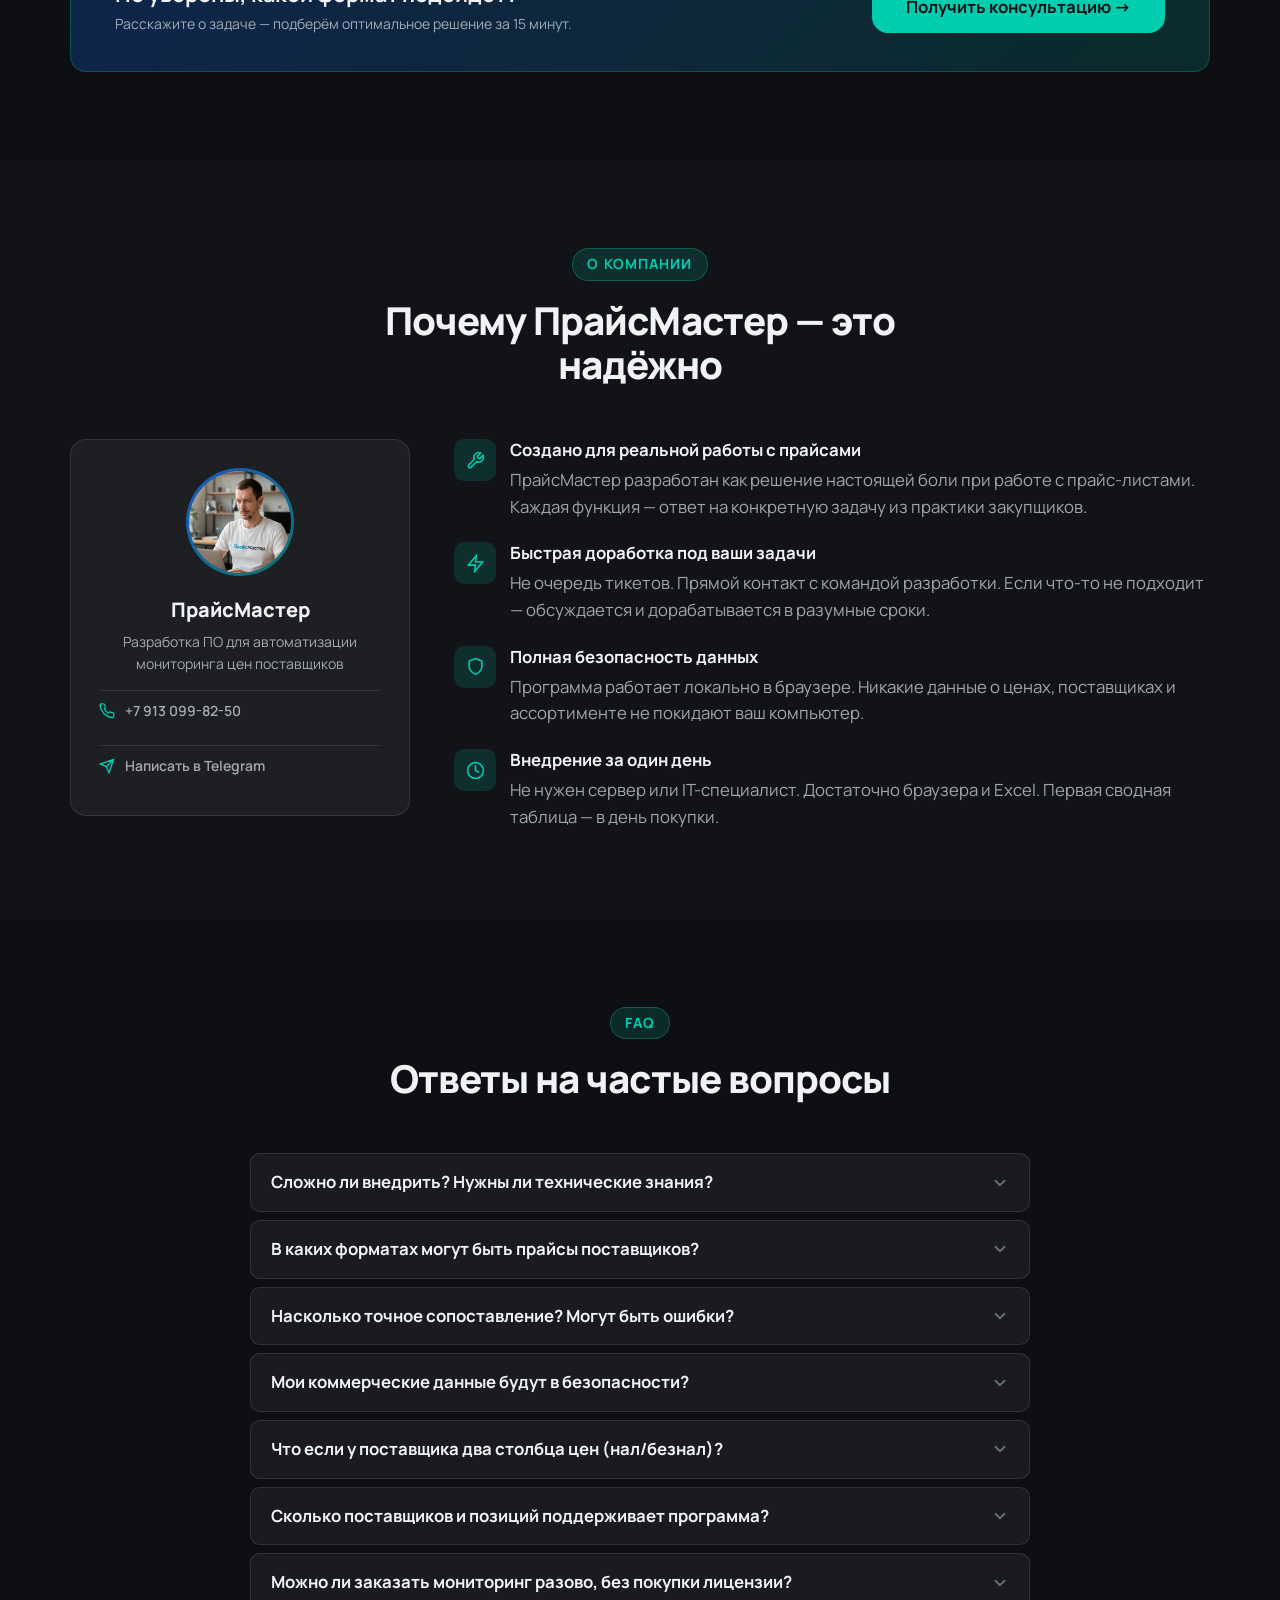
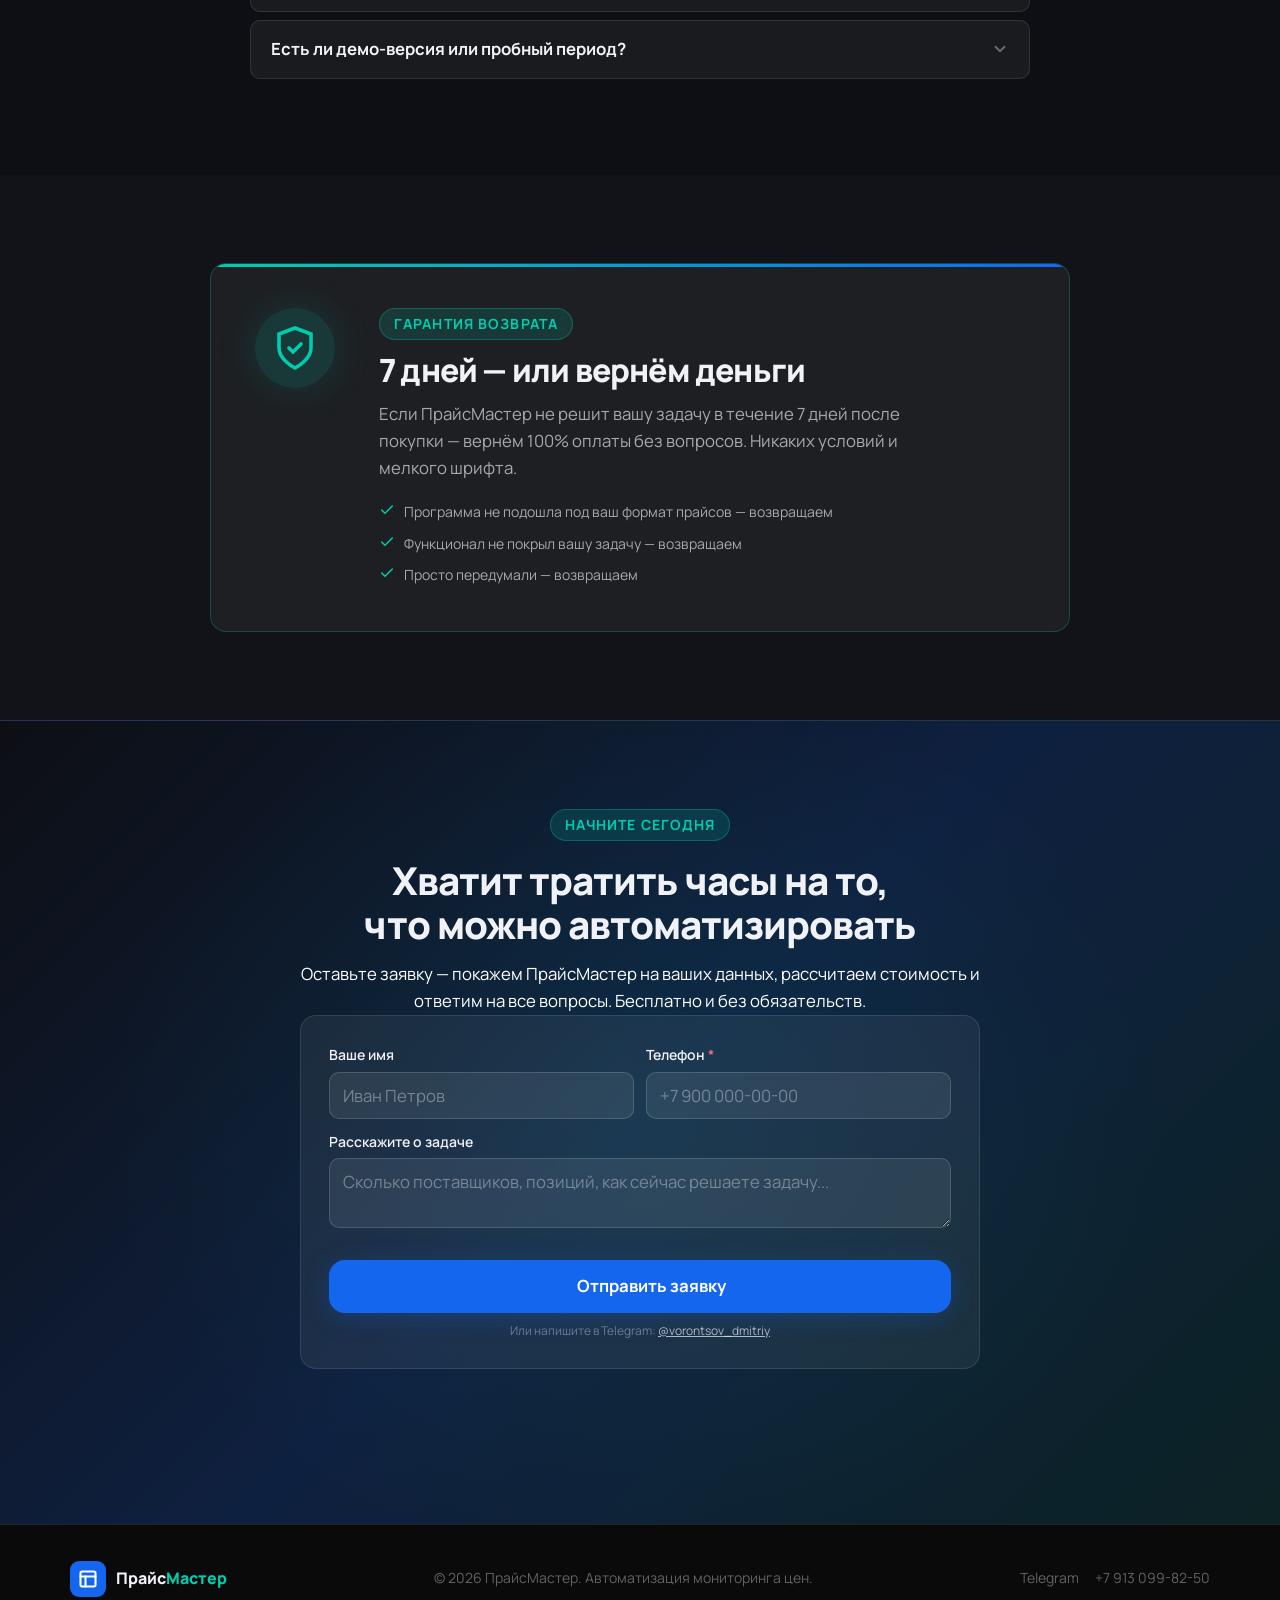
==== commit 6b0073ad: "Update index.html" ====
--- a/index.html
+++ b/index.html
@@ -1199,8 +1199,8 @@
           <span class="screenshot-dot" style="background:#22c55e"></span>
           <span class="screenshot-bar-title">Excel — итоговый отчёт по поставщикам</span>
         </div>
-        <div class="screenshot-img-wrap" onclick="openLightbox('images/excel.jpg')">
-          <img src="images/excel.jpg" alt="Сводная таблица Excel — итоговый отчёт ПрайсМастера" loading="lazy">
+        <div class="screenshot-img-wrap" onclick="openLightbox('images/tabl.jpg')">
+          <img src="images/tabl.jpg" alt="Сводная таблица Excel — итоговый отчёт ПрайсМастера" loading="lazy">
           <div class="screenshot-zoom-hint">
             <svg width="12" height="12" viewBox="0 0 24 24" fill="none" stroke="currentColor" stroke-width="2.2" stroke-linecap="round"><circle cx="11" cy="11" r="8"/><line x1="21" y1="21" x2="16.65" y2="16.65"/><line x1="11" y1="8" x2="11" y2="14"/><line x1="8" y1="11" x2="14" y2="11"/></svg>
             Нажмите для увеличения
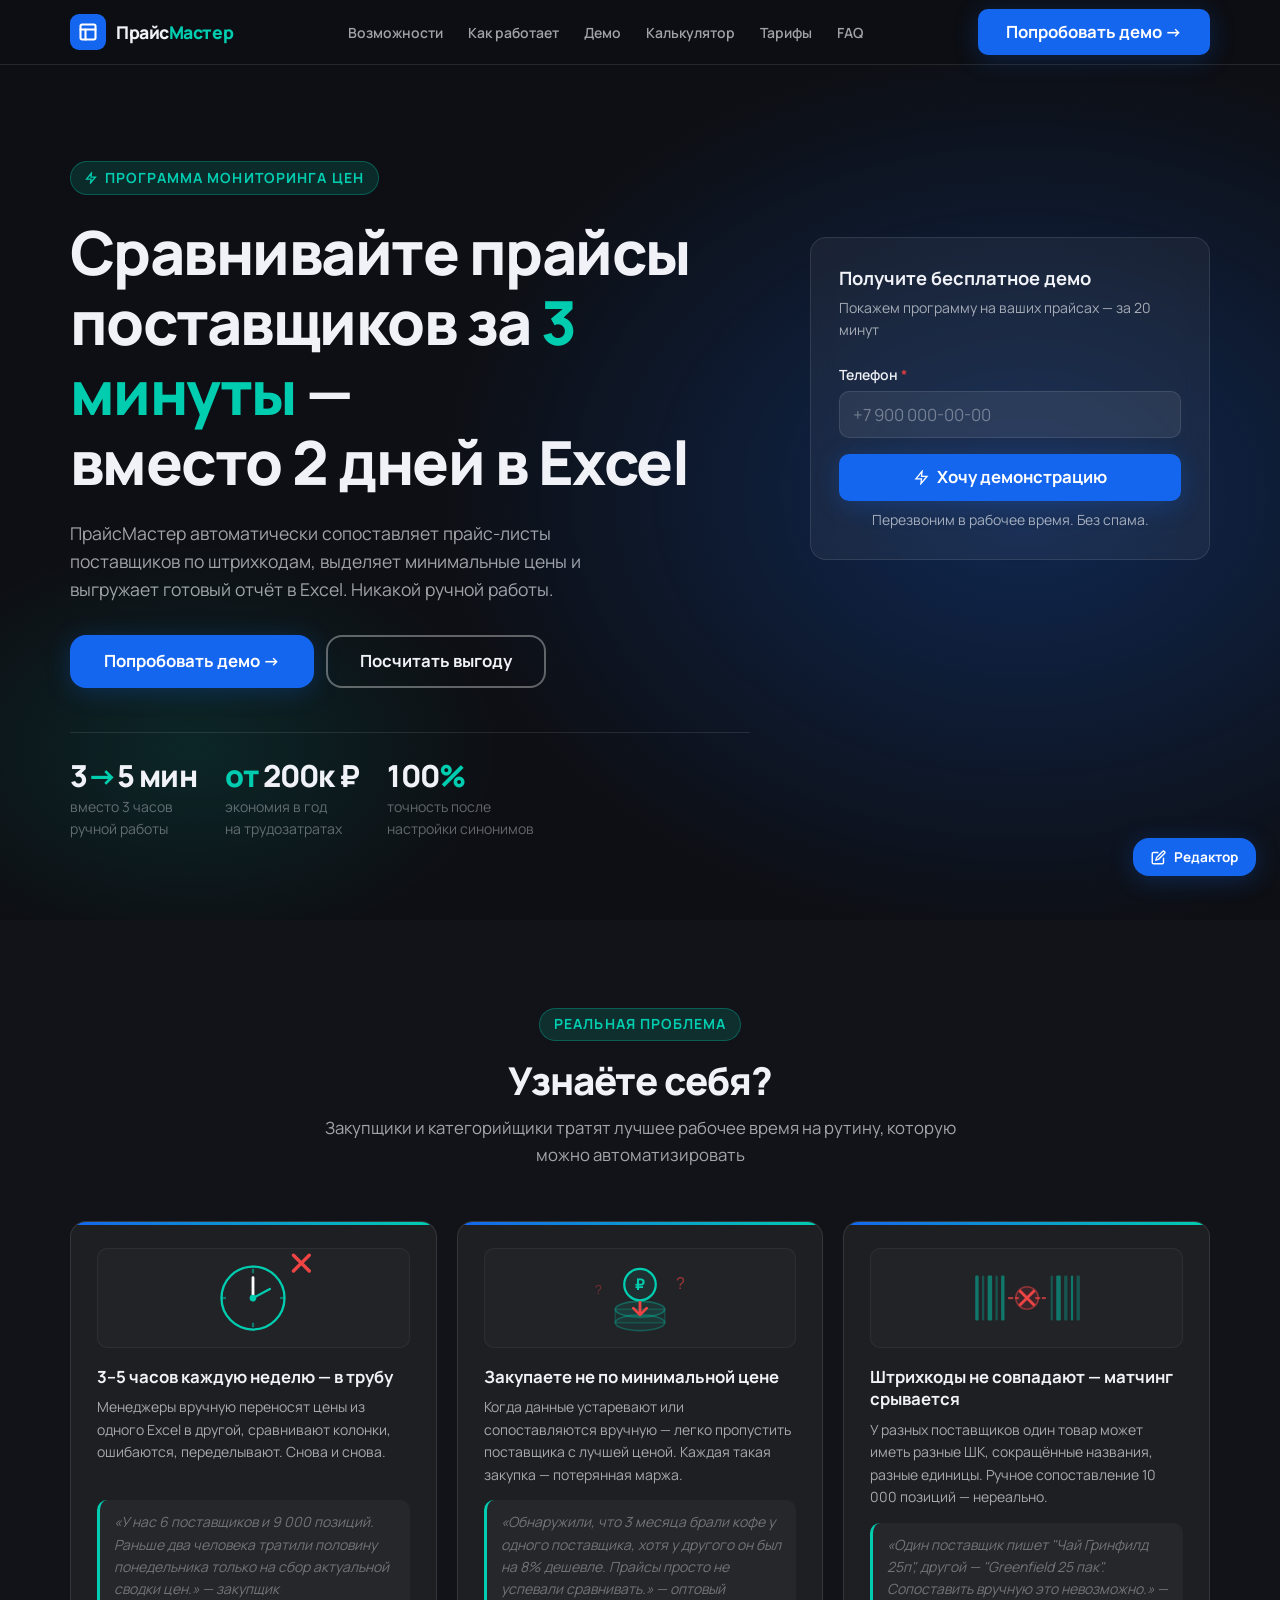
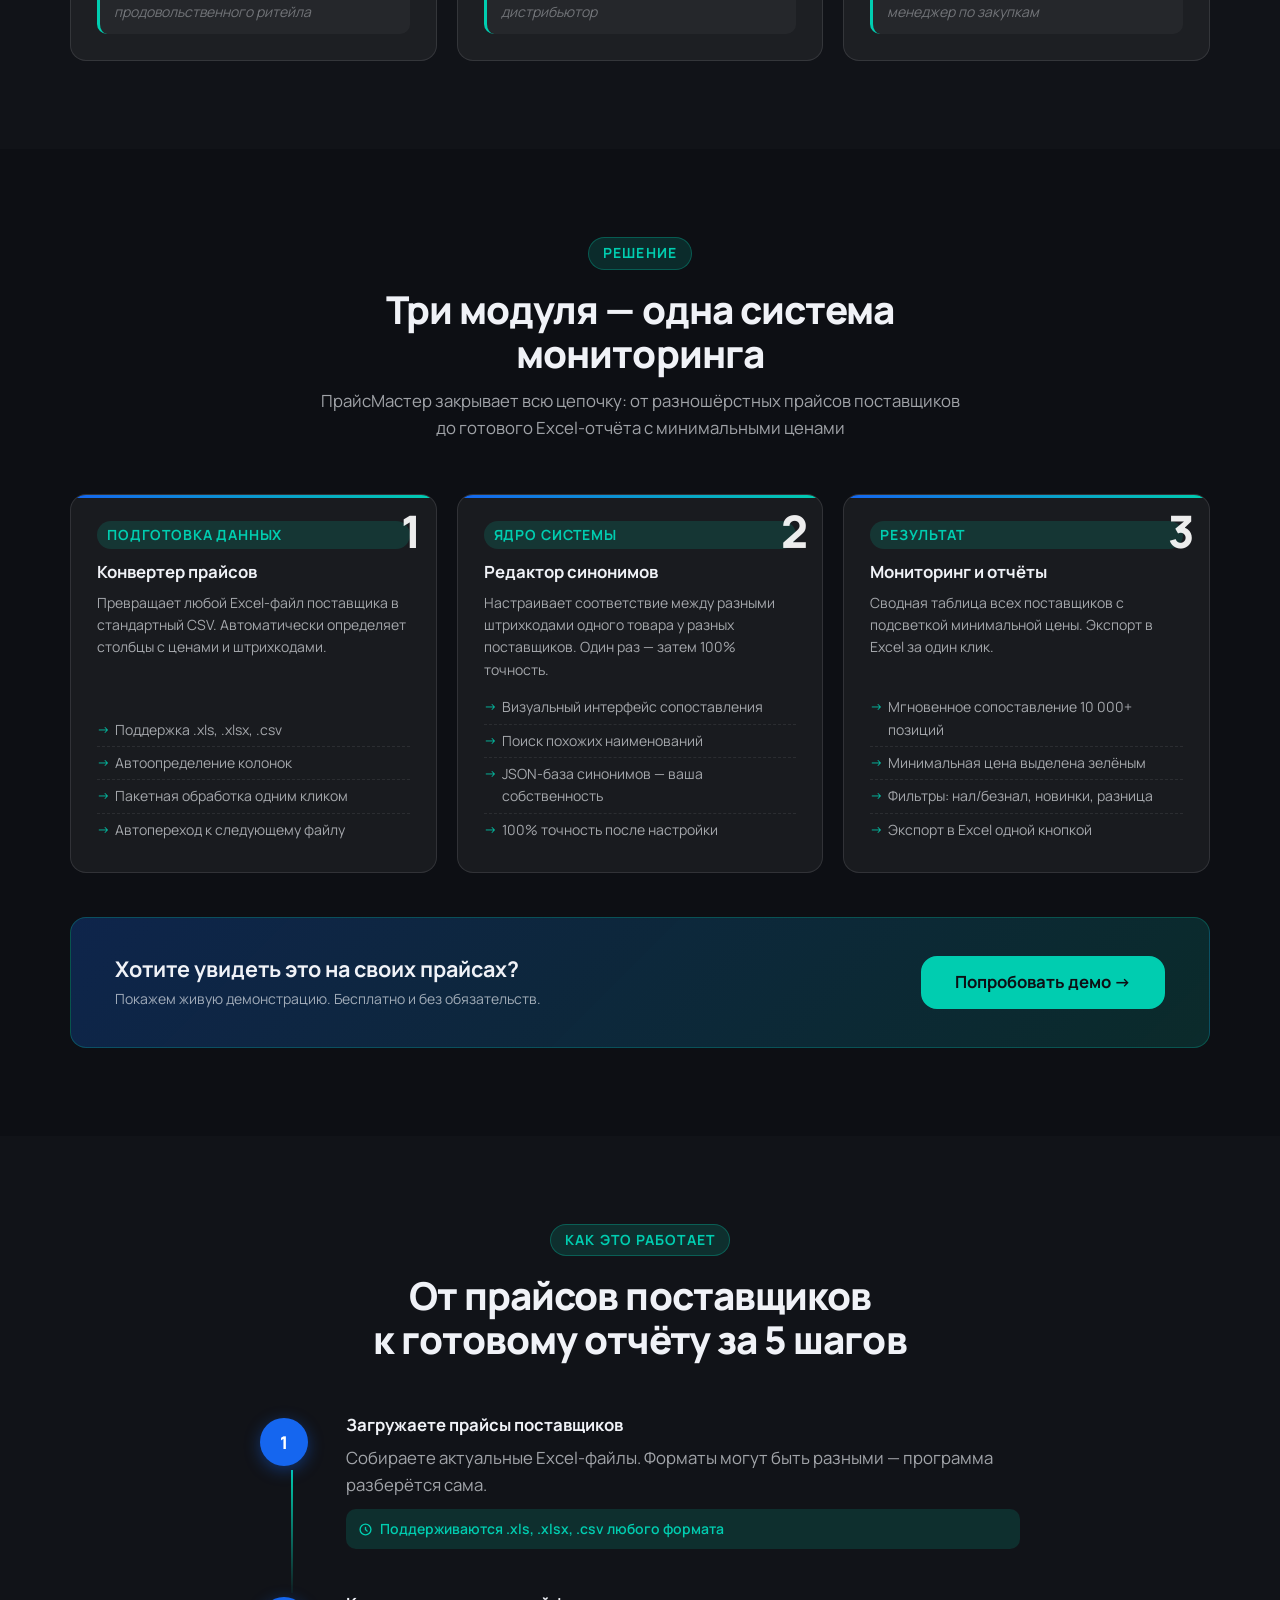
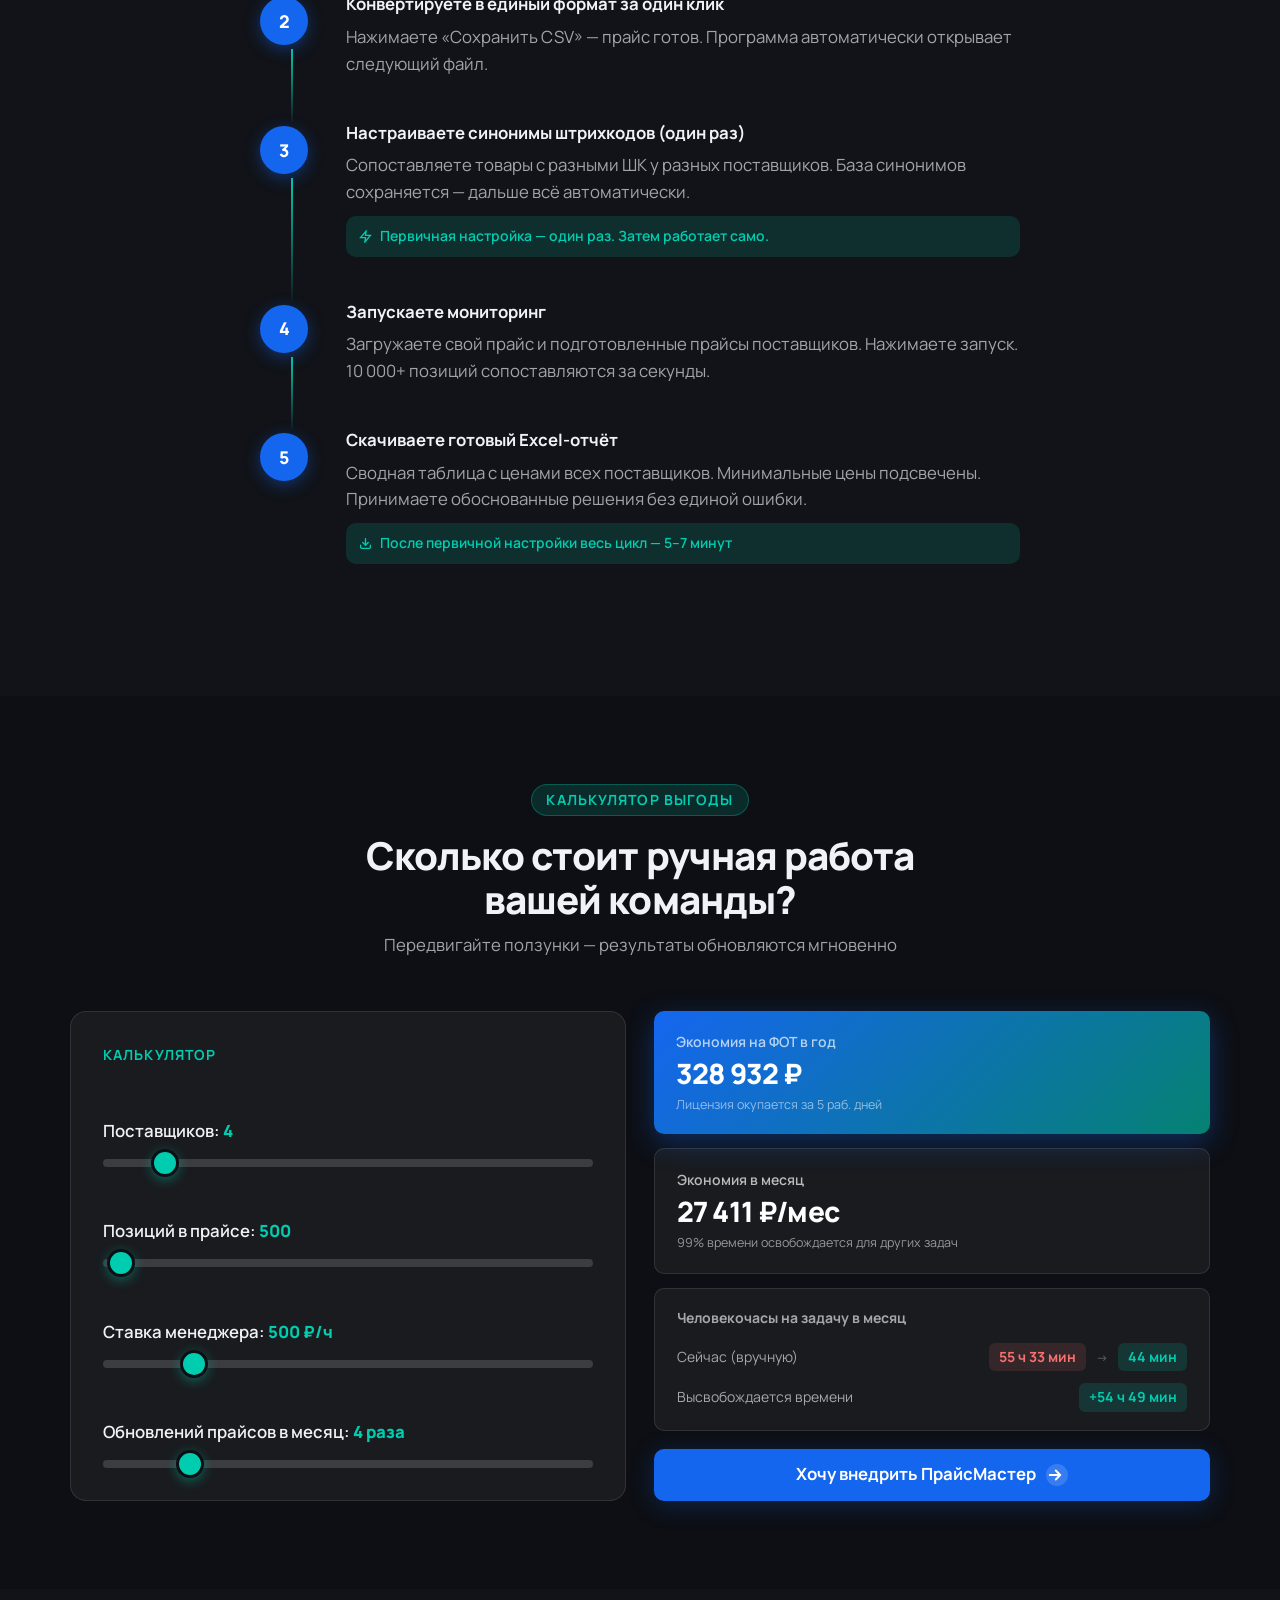
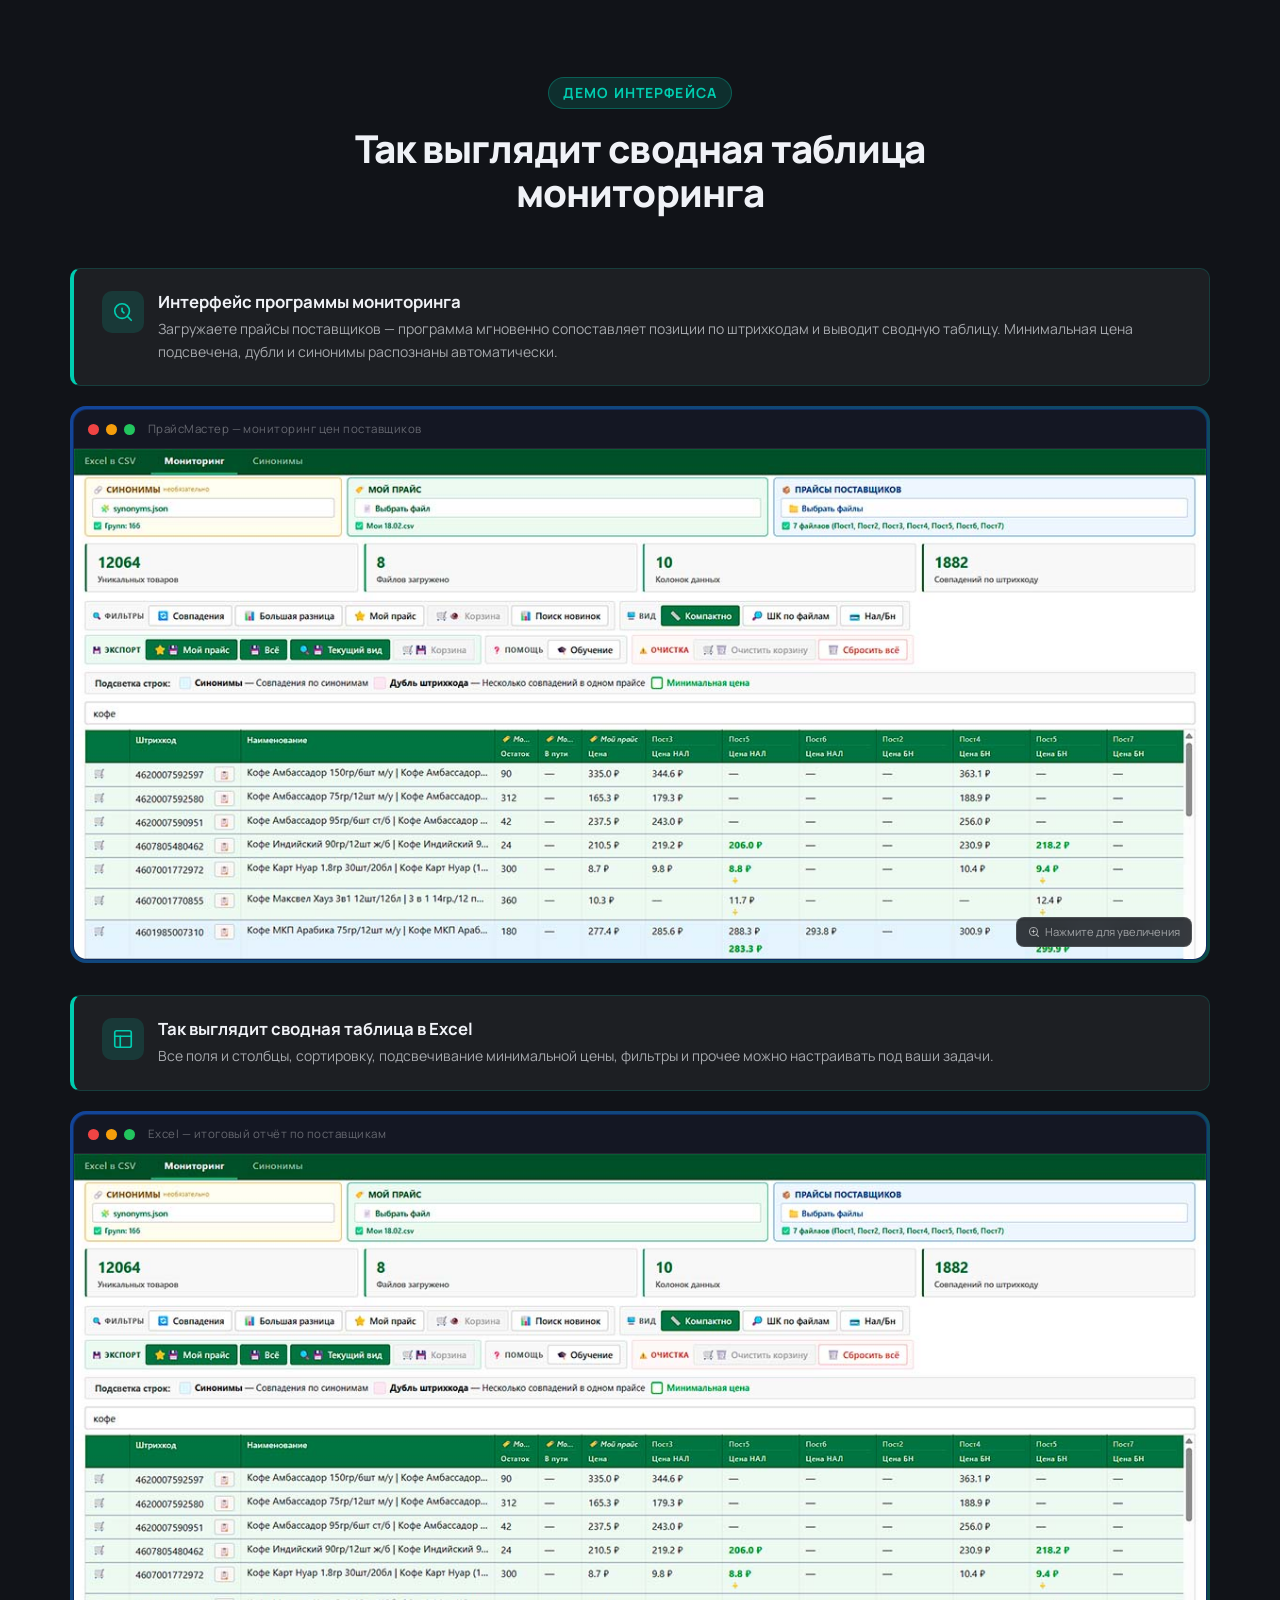
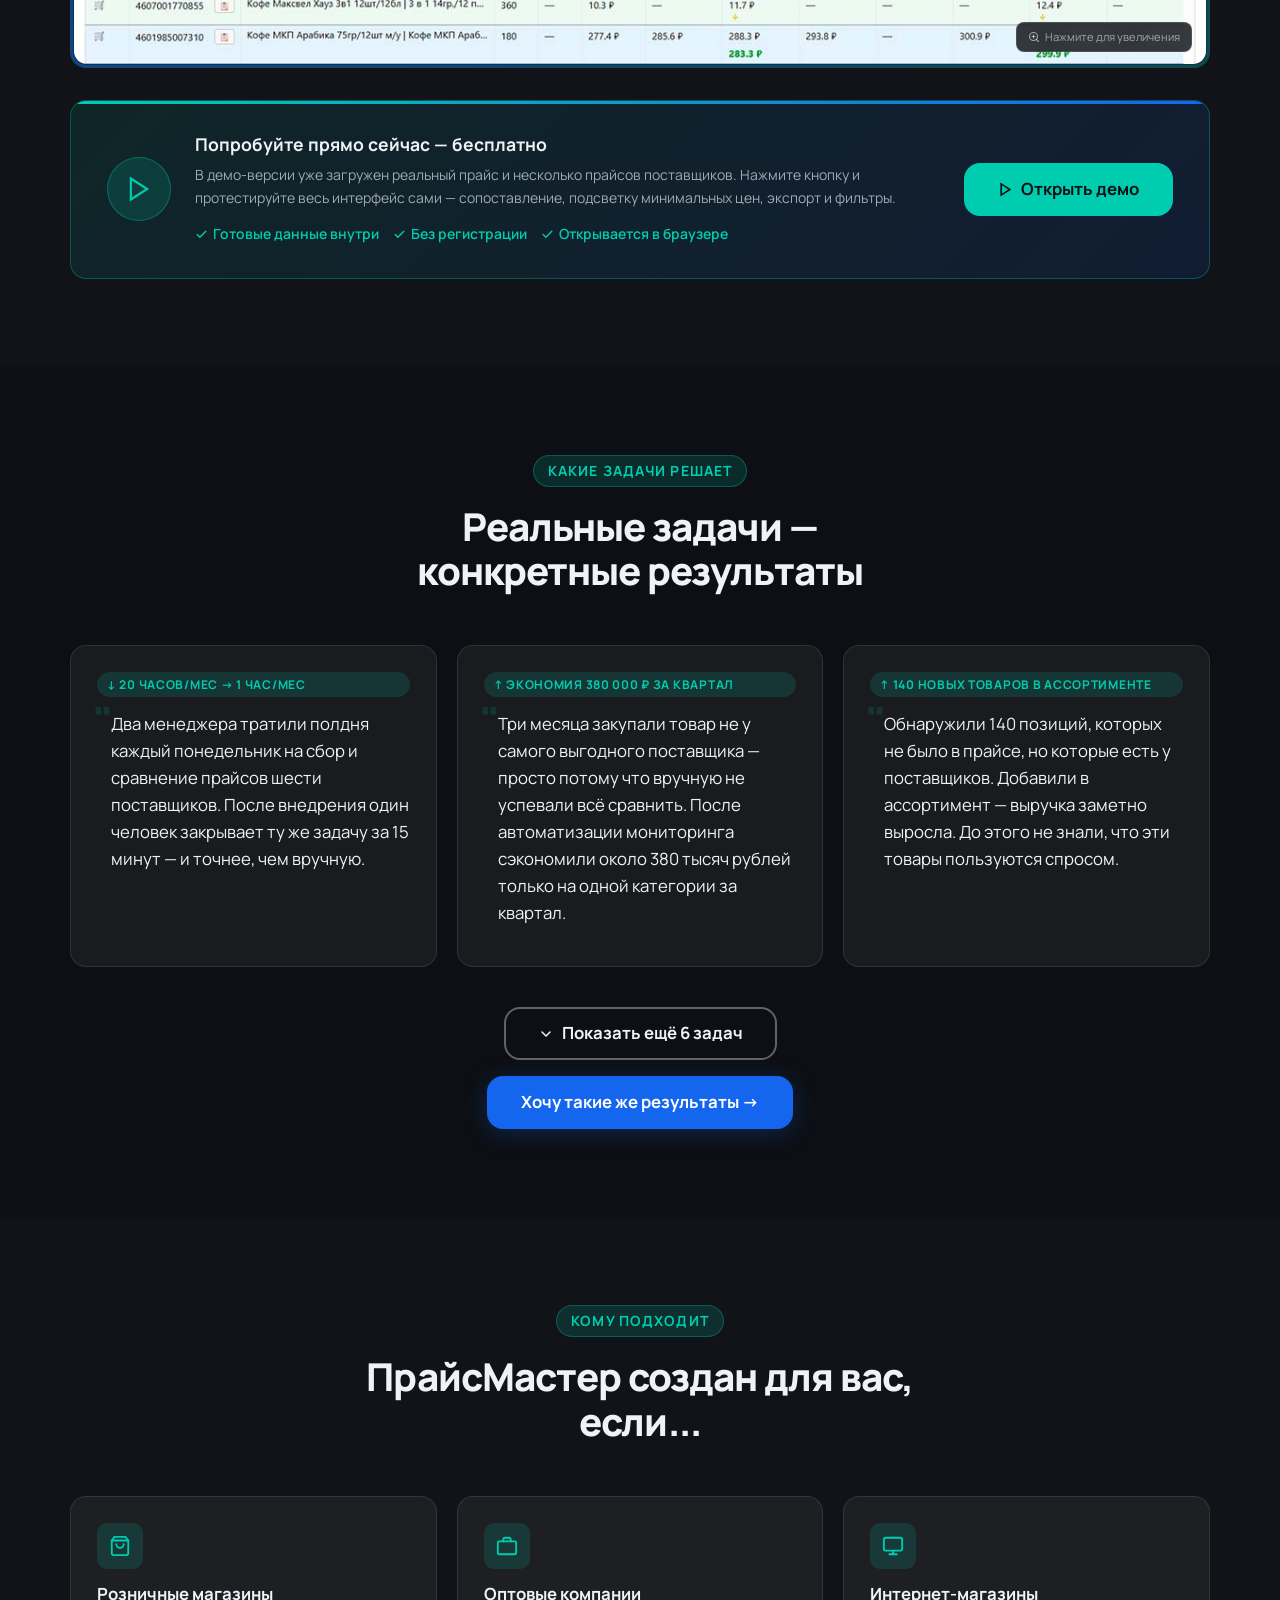
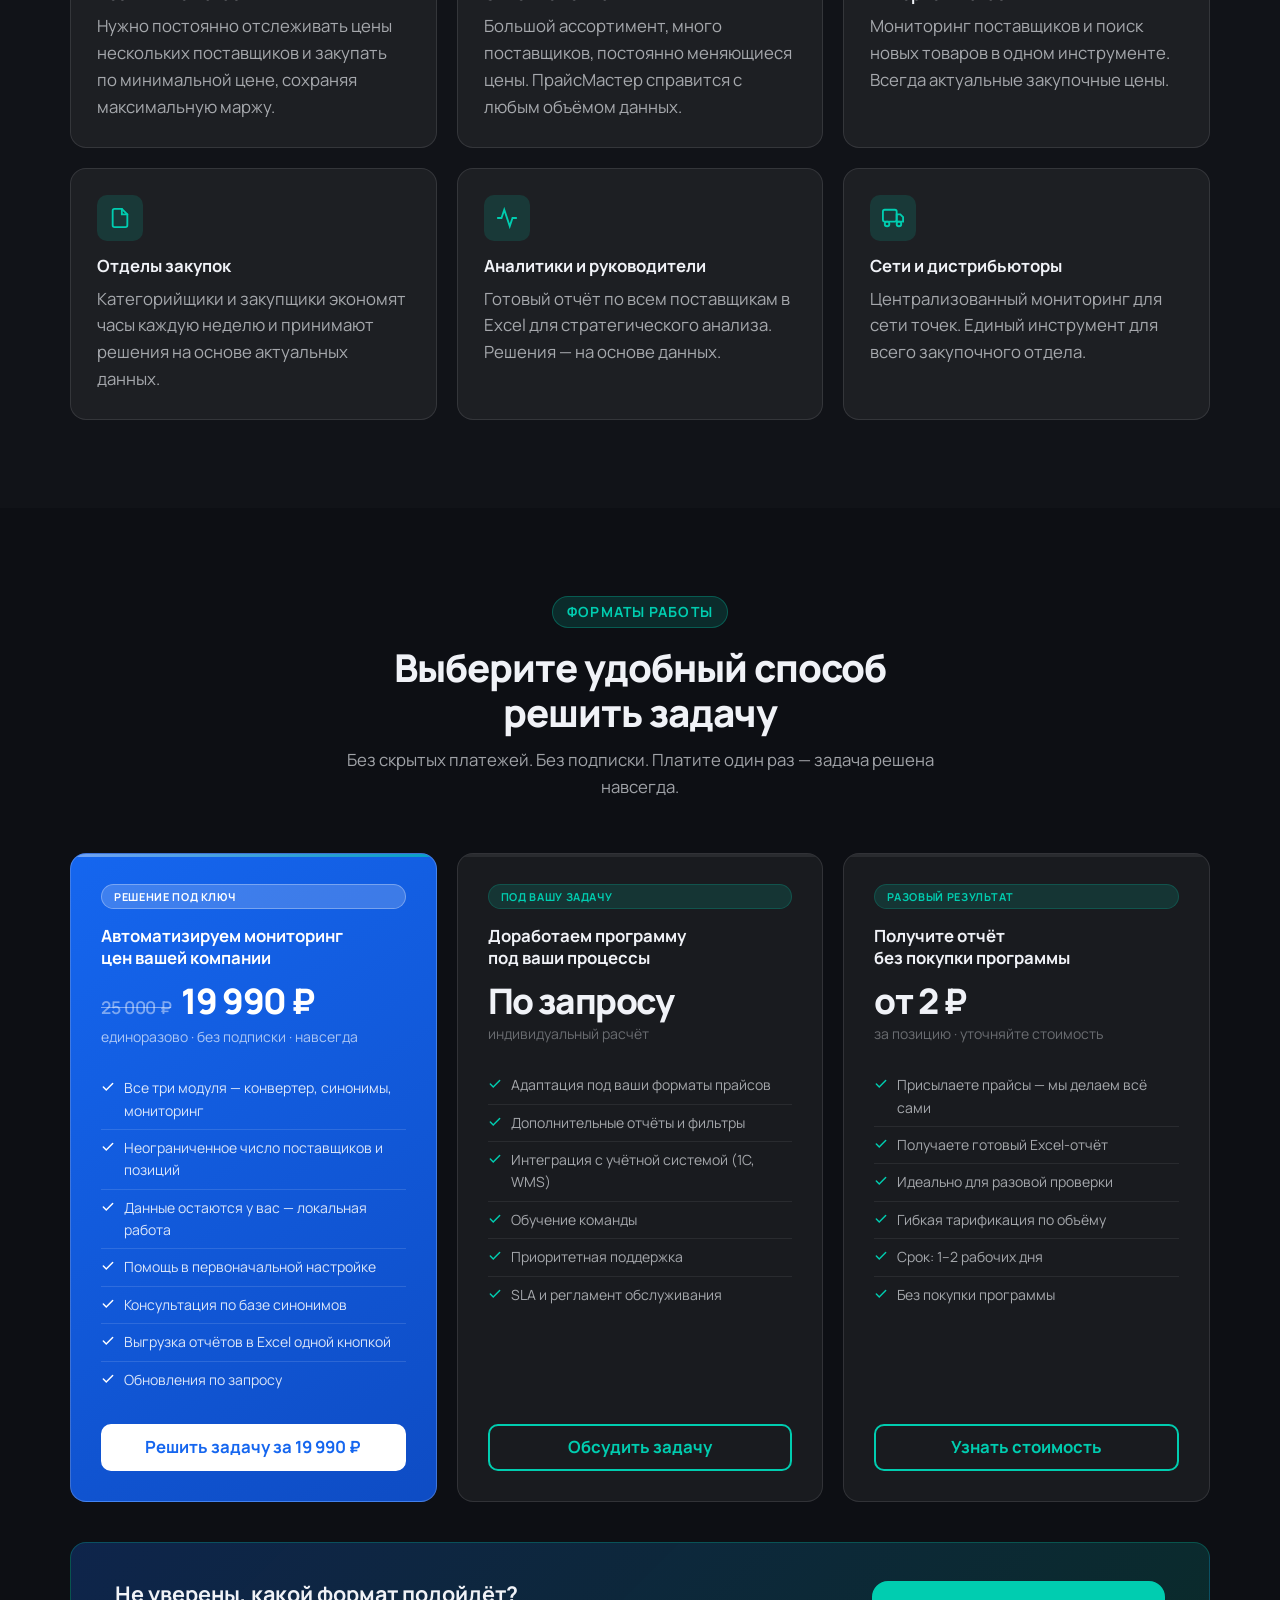
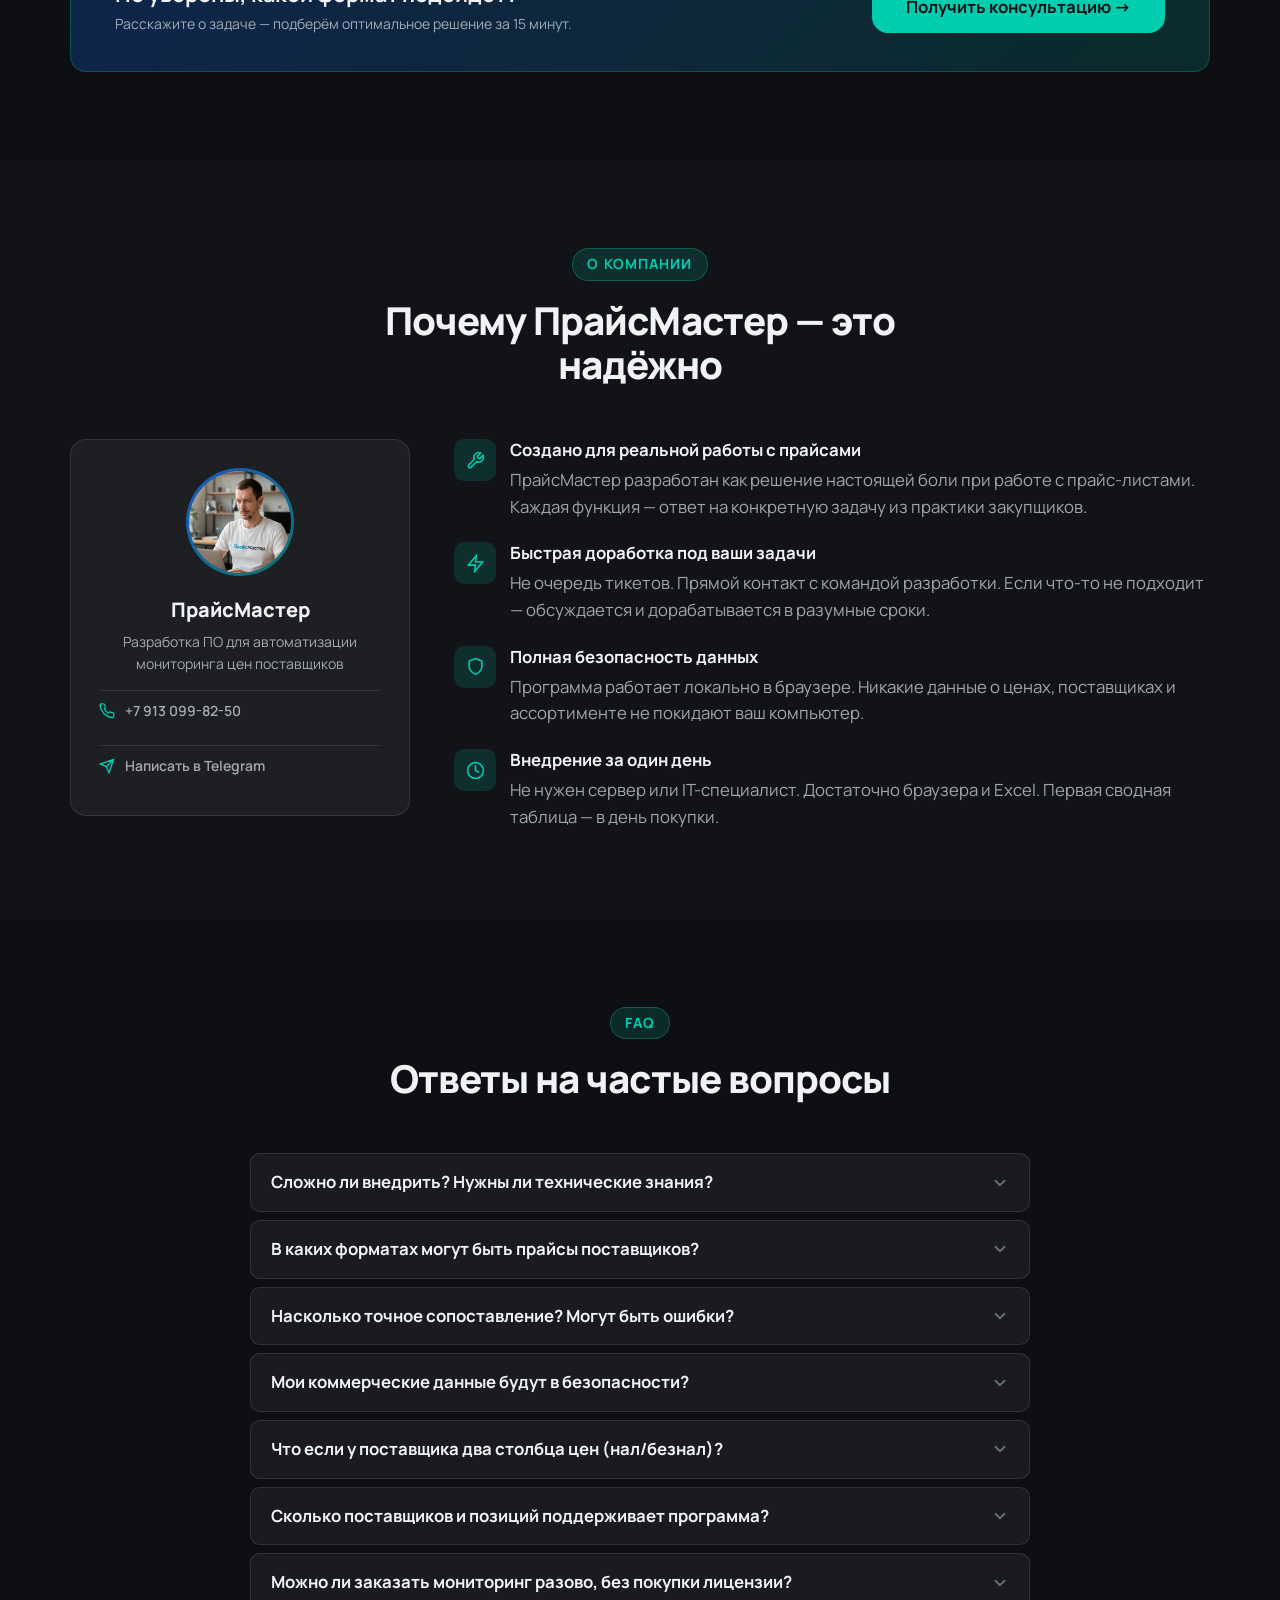
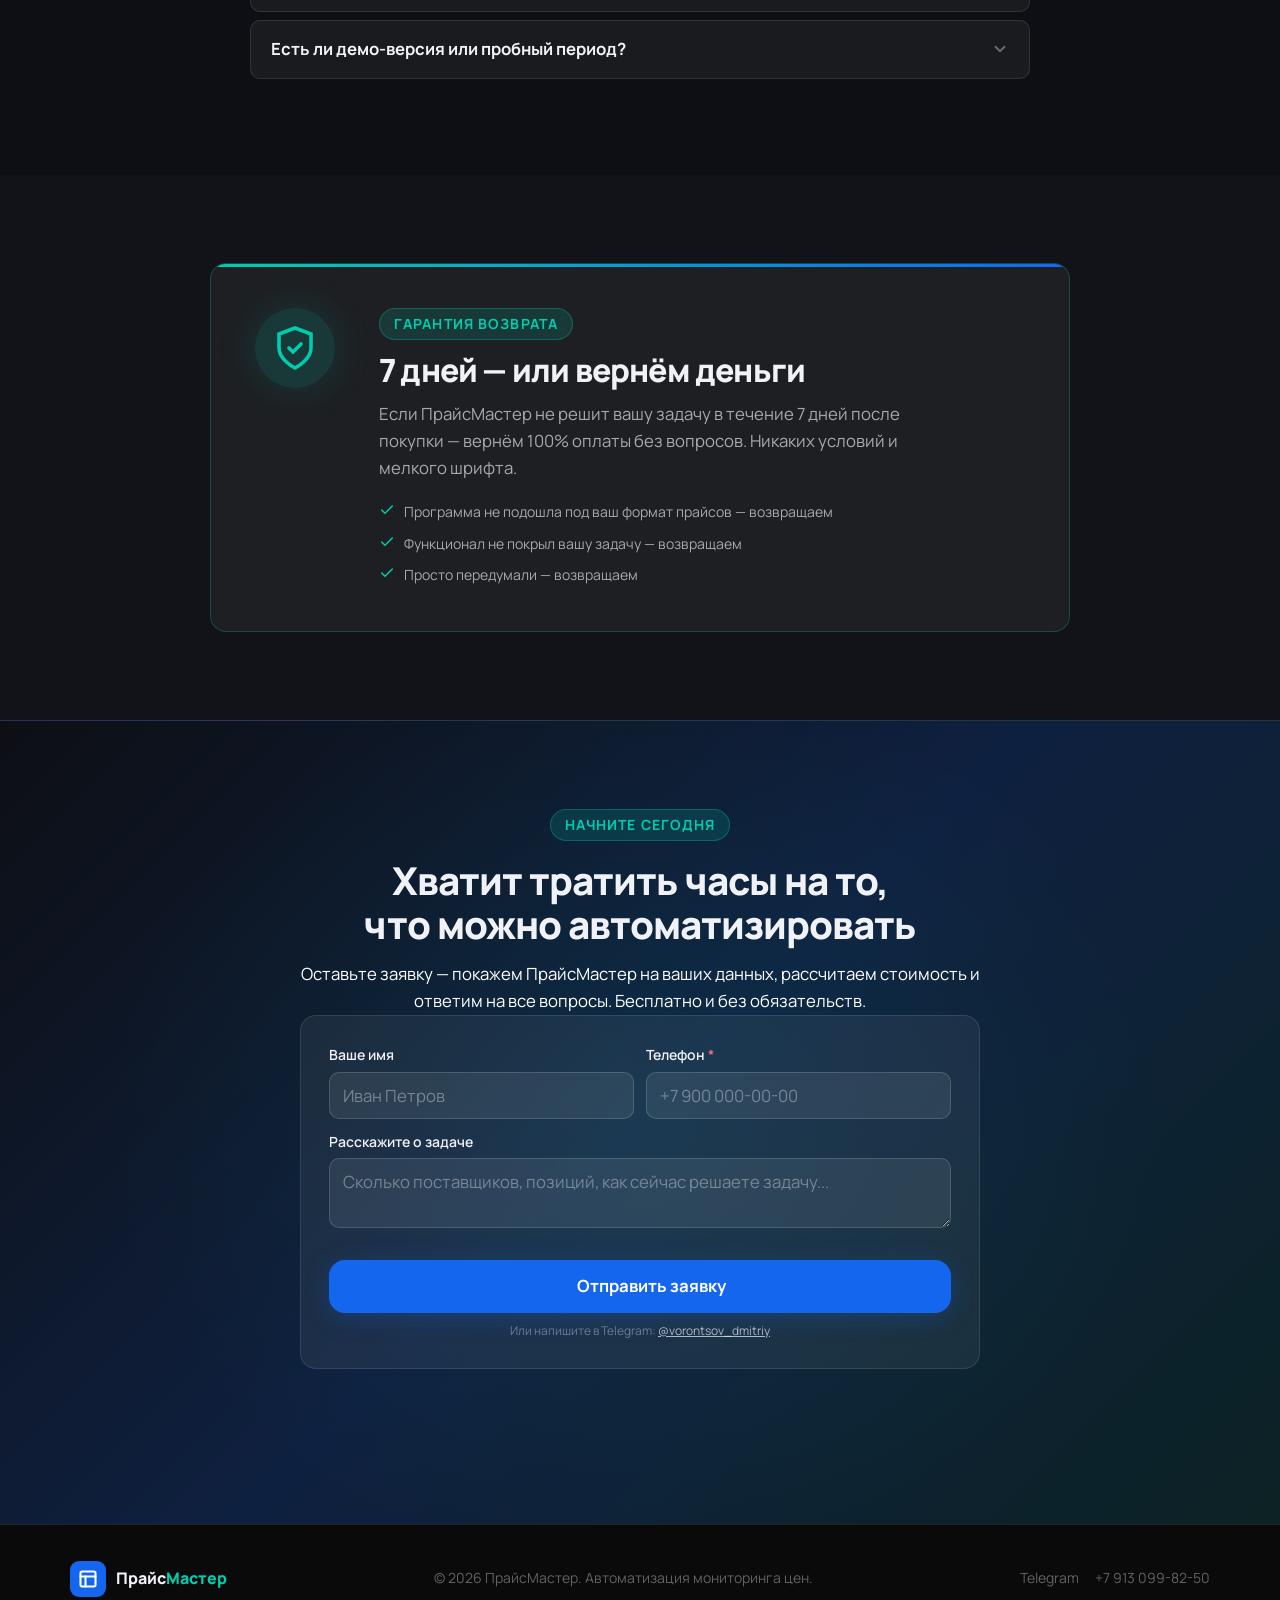
==== commit b9706a96: "Update index.html" ====
--- a/index.html
+++ b/index.html
@@ -1199,8 +1199,8 @@
           <span class="screenshot-dot" style="background:#22c55e"></span>
           <span class="screenshot-bar-title">Excel — итоговый отчёт по поставщикам</span>
         </div>
-        <div class="screenshot-img-wrap" onclick="openLightbox('images/tabl.jpg')">
-          <img src="images/tabl.jpg" alt="Сводная таблица Excel — итоговый отчёт ПрайсМастера" loading="lazy">
+        <div class="screenshot-img-wrap" onclick="openLightbox('images/excel.jpg')">
+          <img src="images/excel.jpg" alt="Сводная таблица Excel — итоговый отчёт ПрайсМастера" loading="lazy">
           <div class="screenshot-zoom-hint">
             <svg width="12" height="12" viewBox="0 0 24 24" fill="none" stroke="currentColor" stroke-width="2.2" stroke-linecap="round"><circle cx="11" cy="11" r="8"/><line x1="21" y1="21" x2="16.65" y2="16.65"/><line x1="11" y1="8" x2="11" y2="14"/><line x1="8" y1="11" x2="14" y2="11"/></svg>
             Нажмите для увеличения
@@ -1773,6 +1773,11 @@
     window.scrollY > 40 ? '0 4px 20px rgba(0,0,0,.1)' : 'none';
 },{passive:true});
 
+
+</script>
+
+<!-- EDITOR SCRIPT (editor-only) -->
+<script class="editor-only">
 // ══════════════════════════════════════════════════════
 // EDITOR — full-featured bottom panel
 // ══════════════════════════════════════════════════════
@@ -2045,7 +2050,7 @@
 
   var doc = document.documentElement.cloneNode(true);
   // Remove ALL editor-only elements
-  doc.querySelectorAll('.editor-only,.editor-only-style,#ed-panel,#edToggle,#editor-css').forEach(function(el){ el.remove(); });
+  doc.querySelectorAll('.editor-only,.editor-only-style,#ed-panel,#edToggle,#editor-css,#pm-notif').forEach(function(el){ el.remove(); });
   // Clean attributes
   doc.querySelectorAll('[contenteditable]').forEach(function(el){ el.removeAttribute('contenteditable'); });
   doc.querySelectorAll('[data-ed-bound]').forEach(function(el){ el.removeAttribute('data-ed-bound'); });
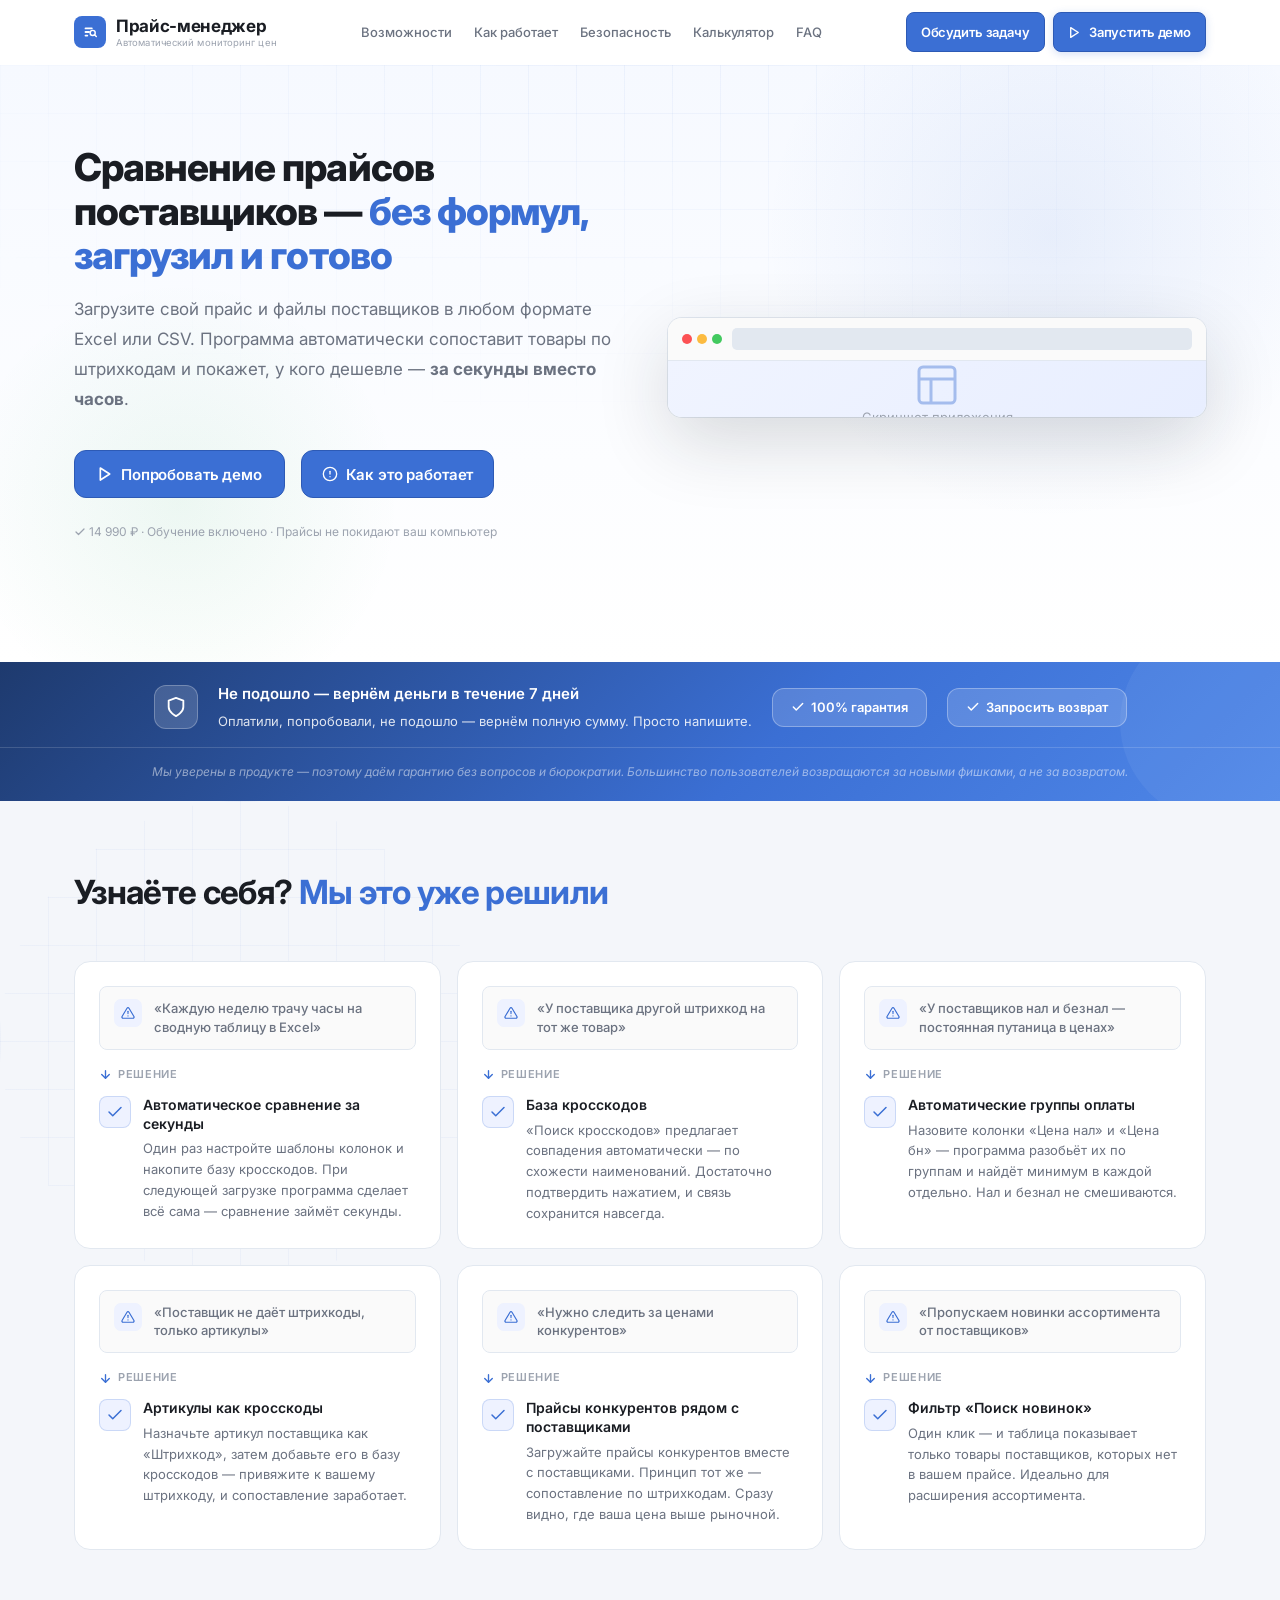
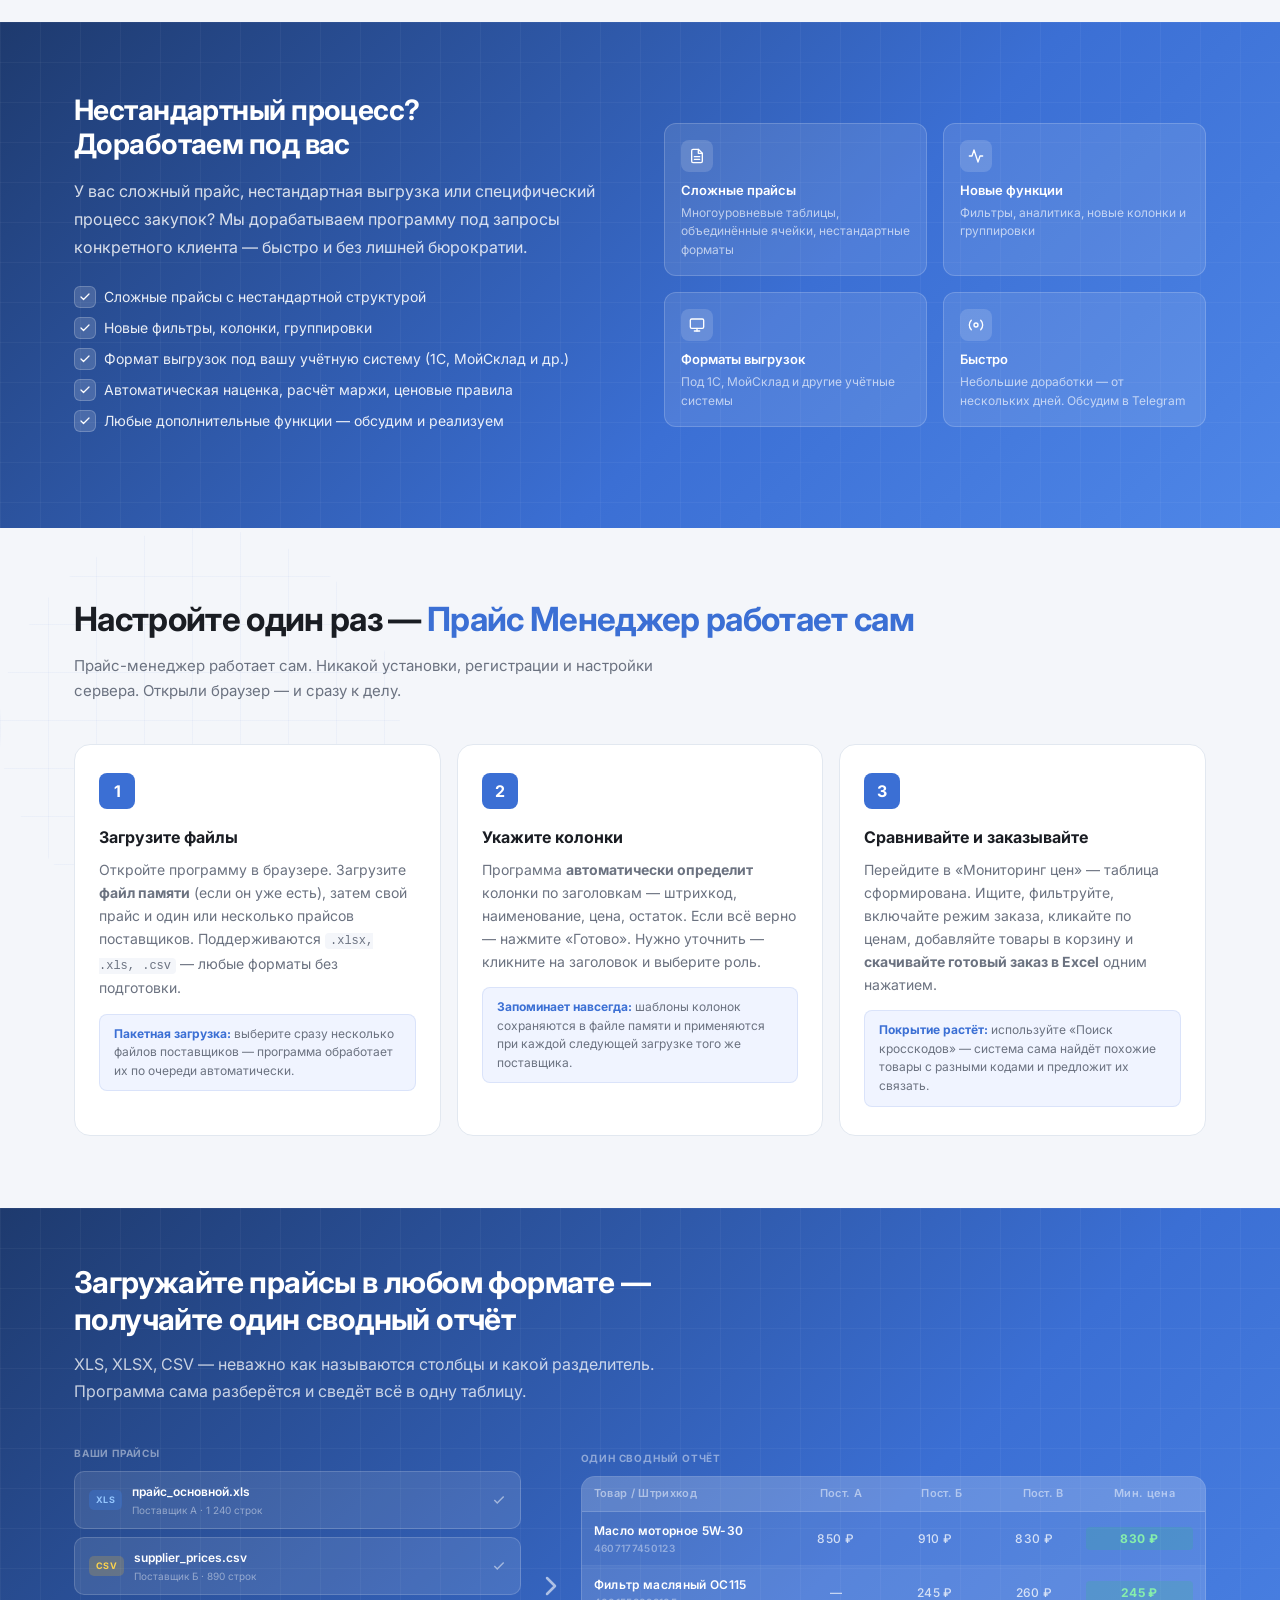
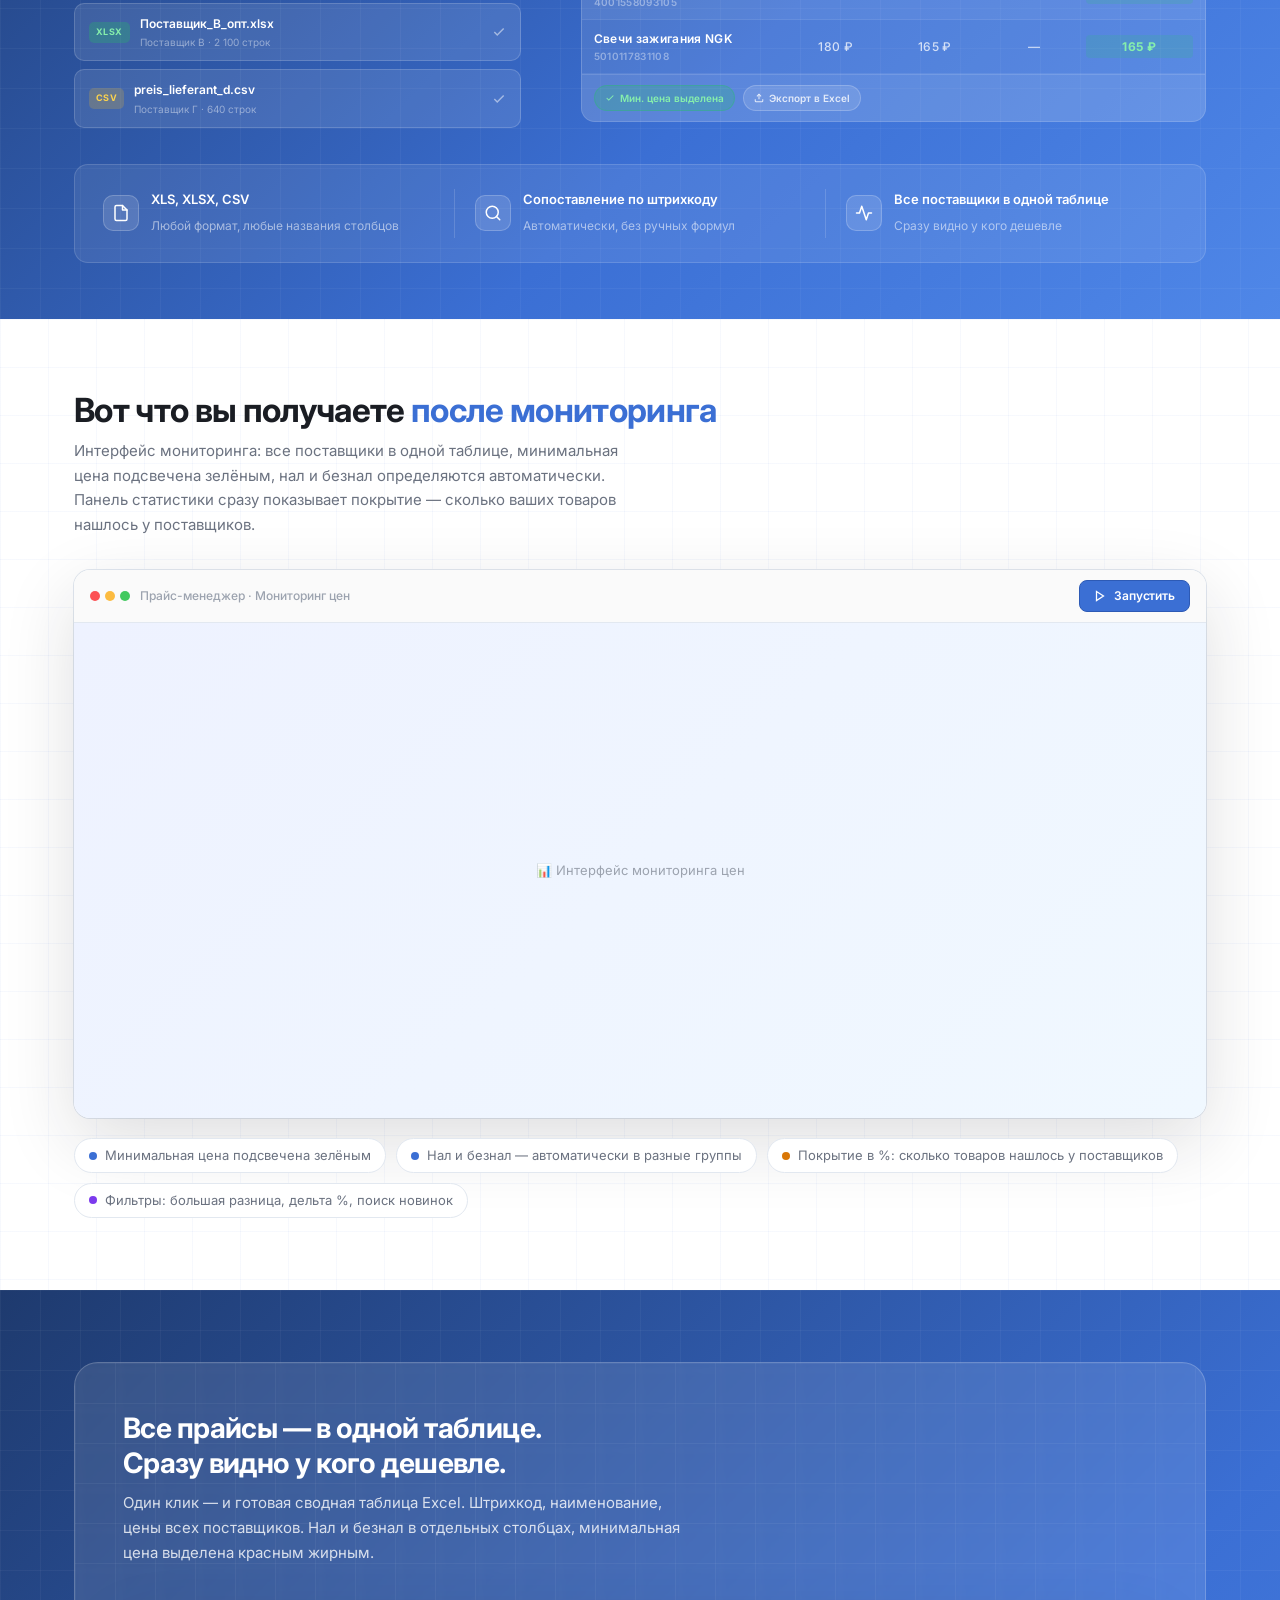
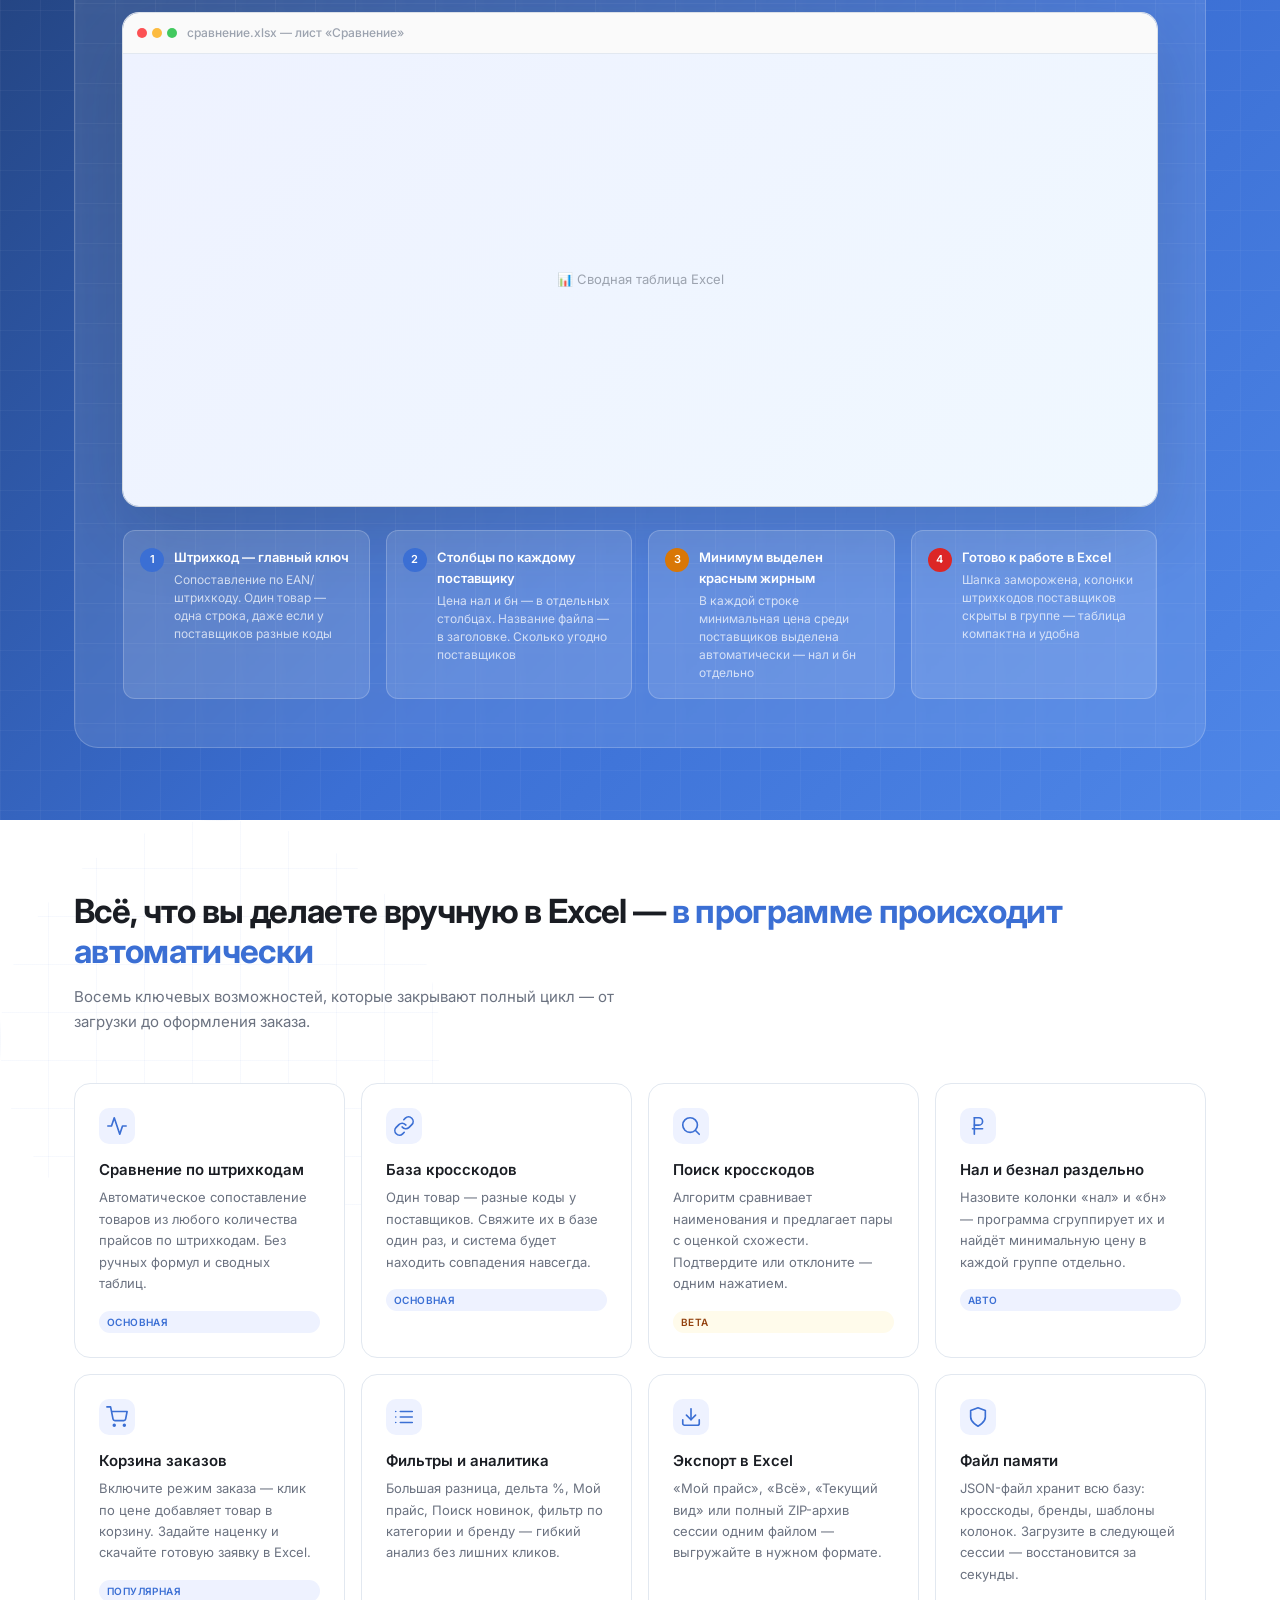
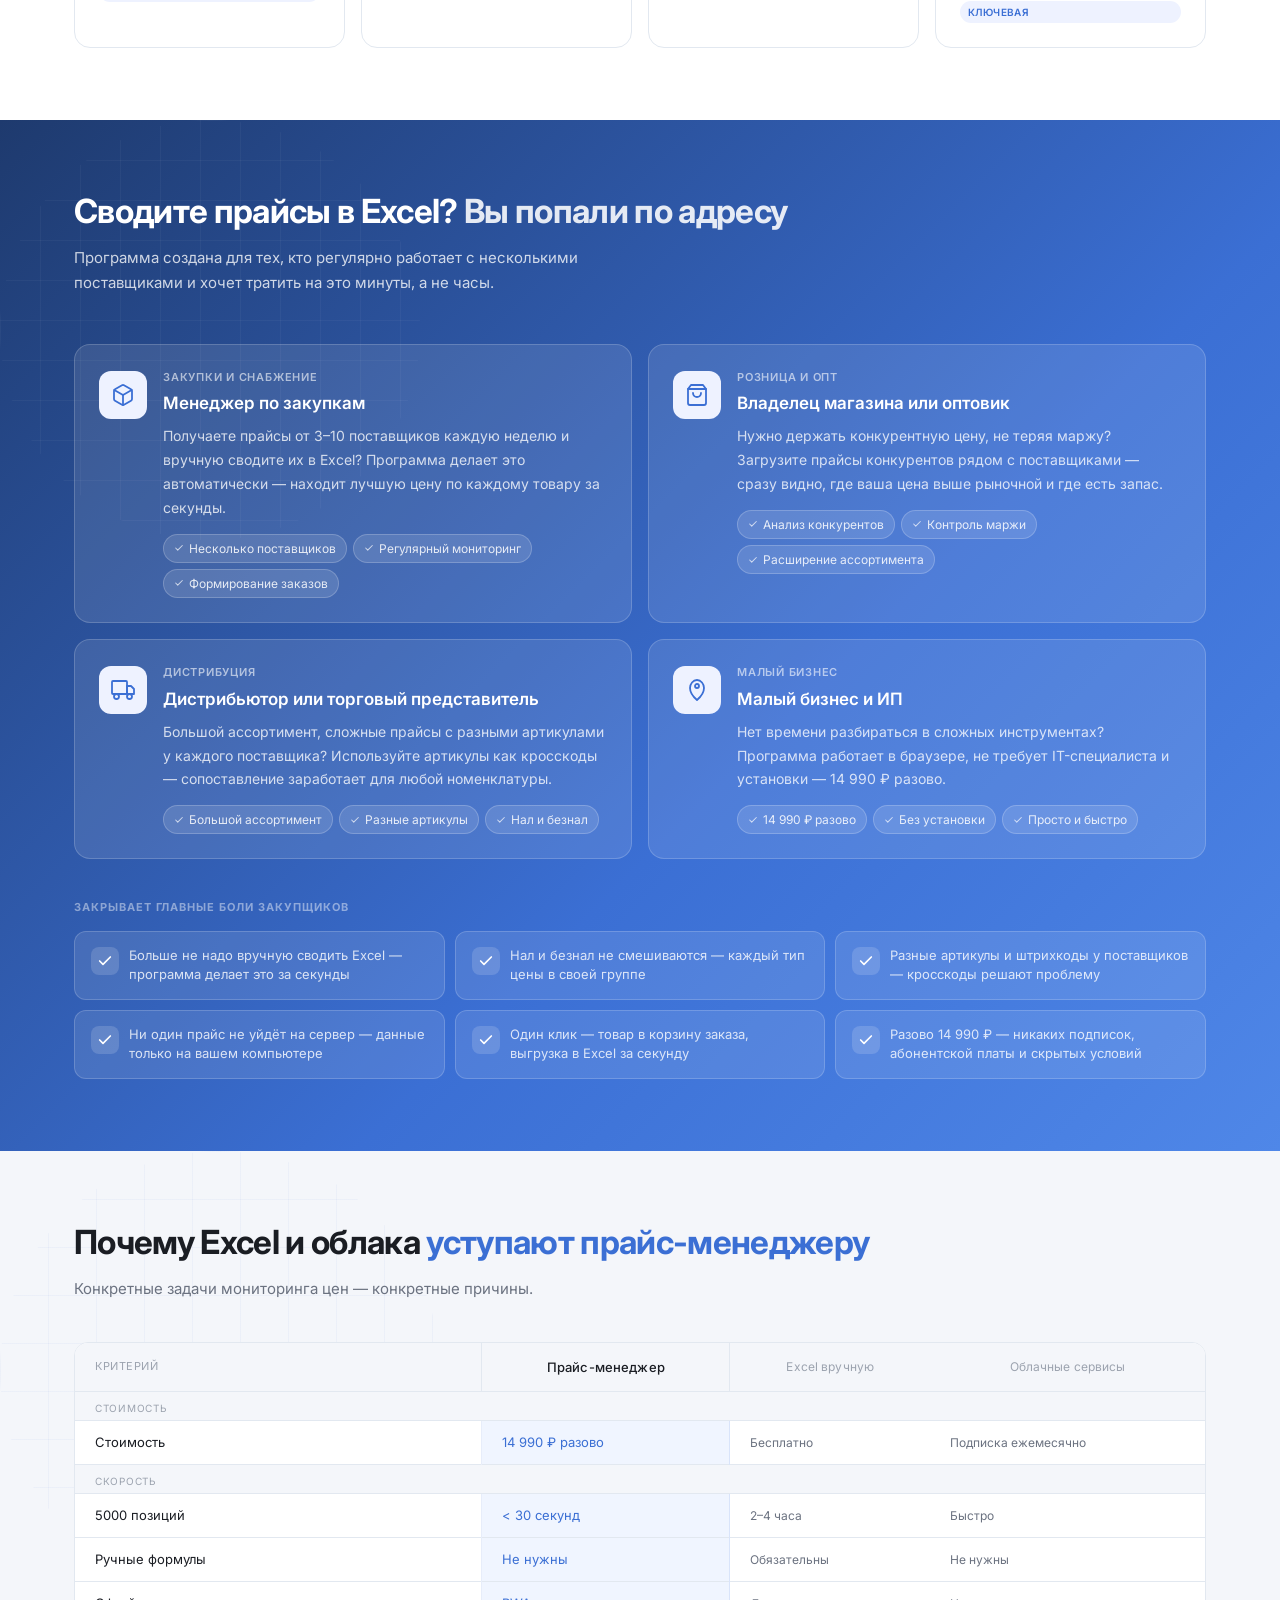
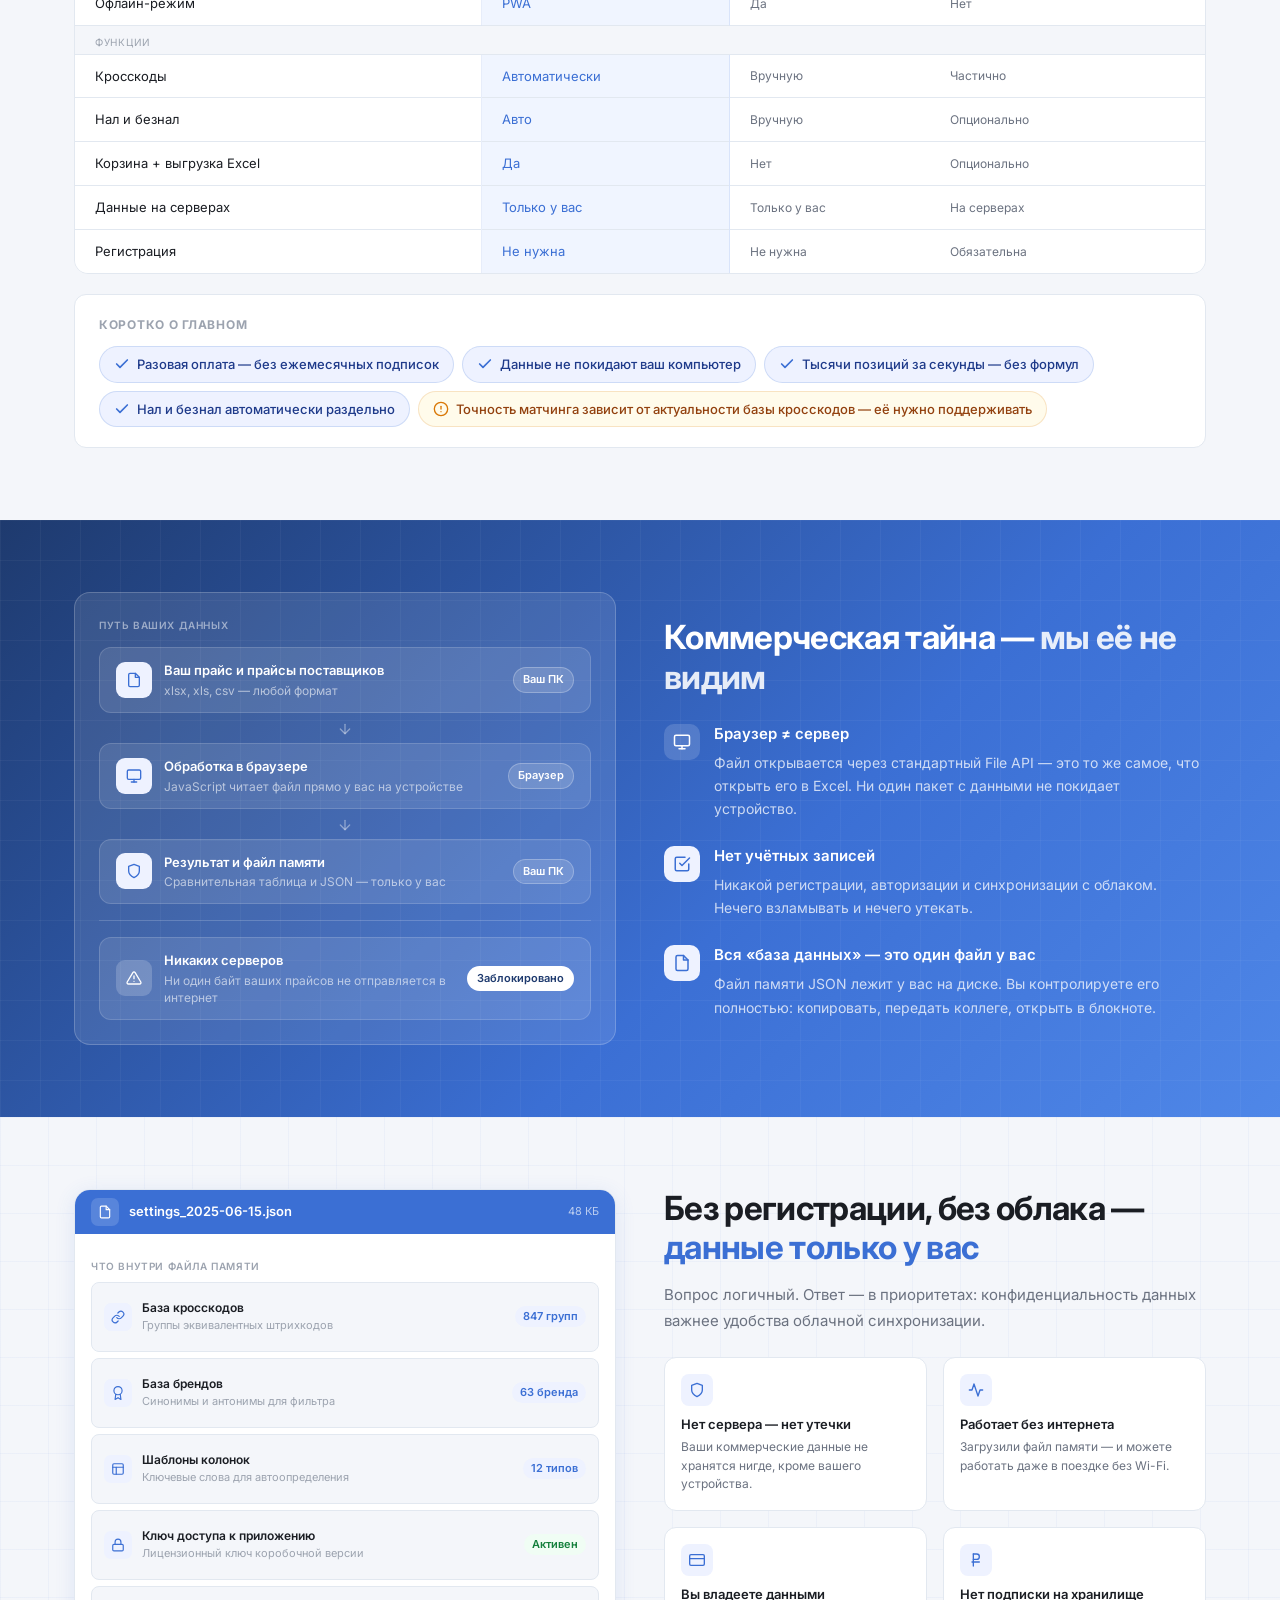
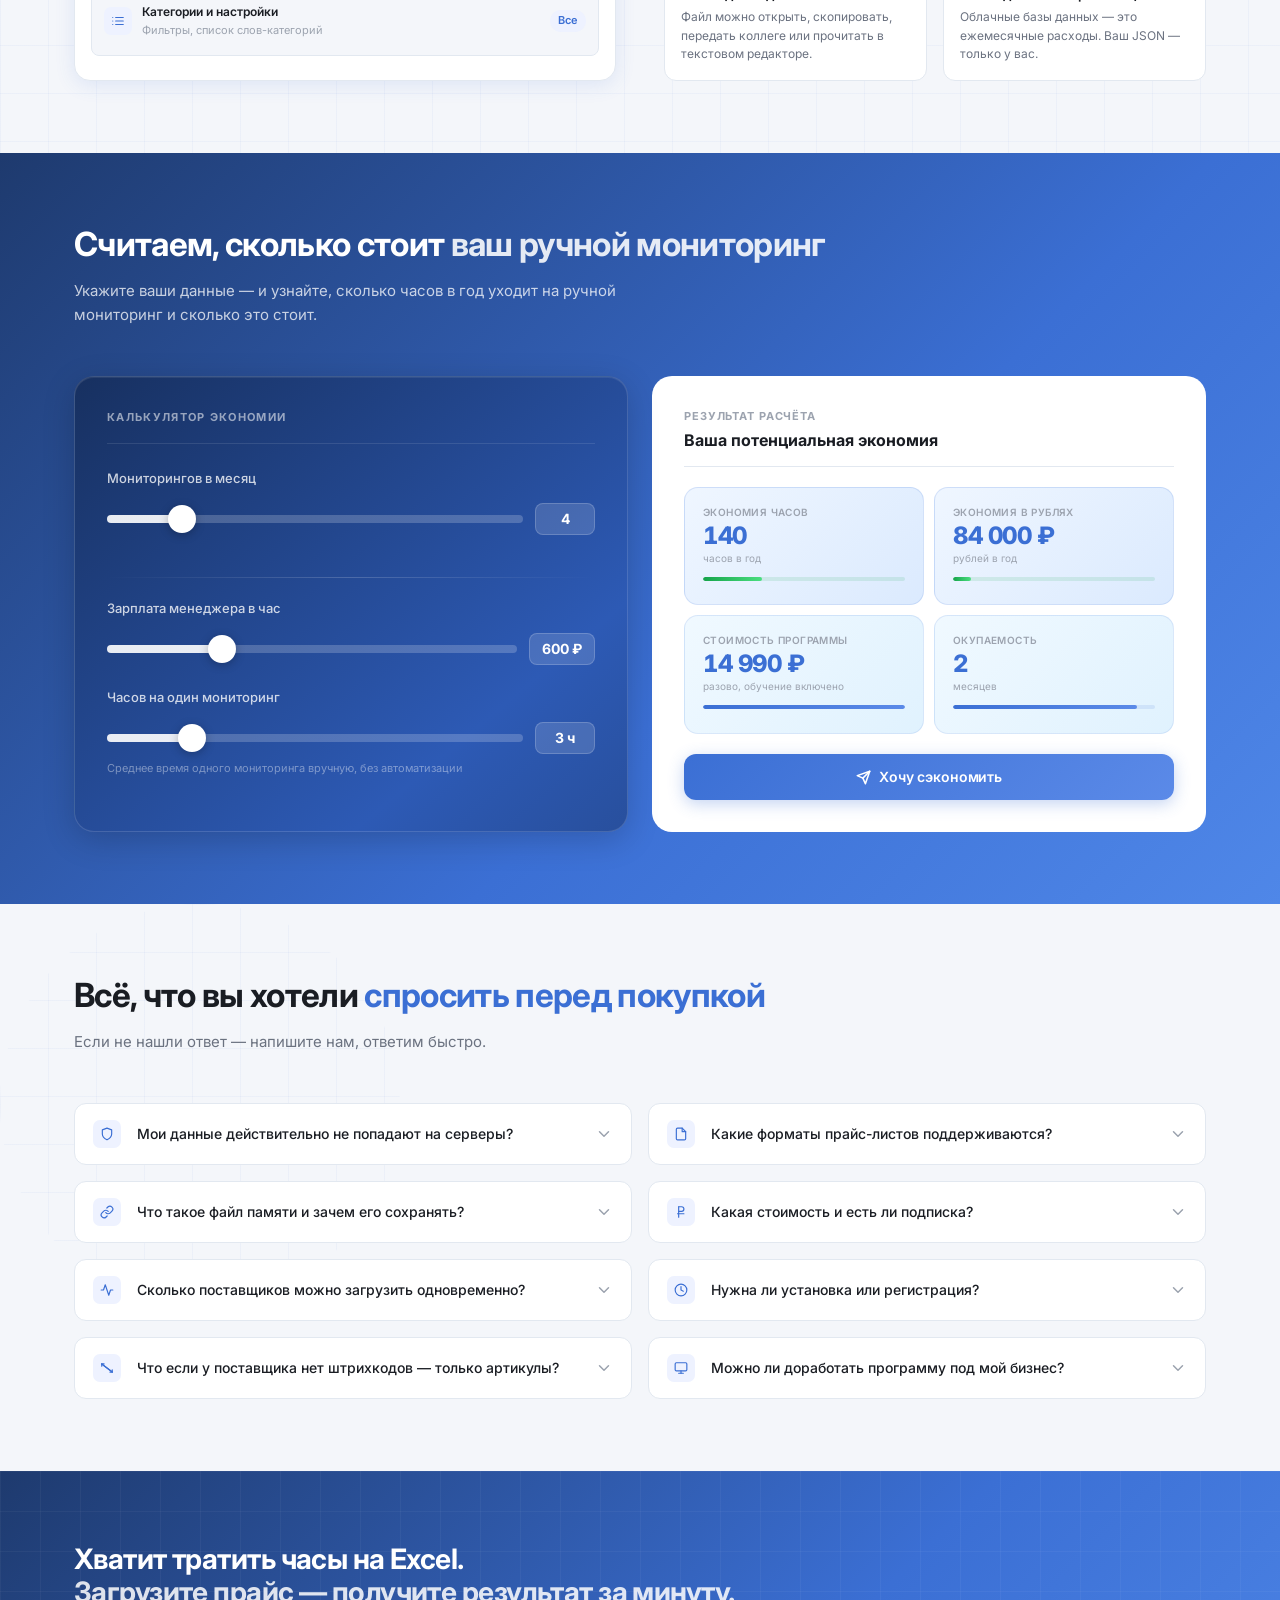
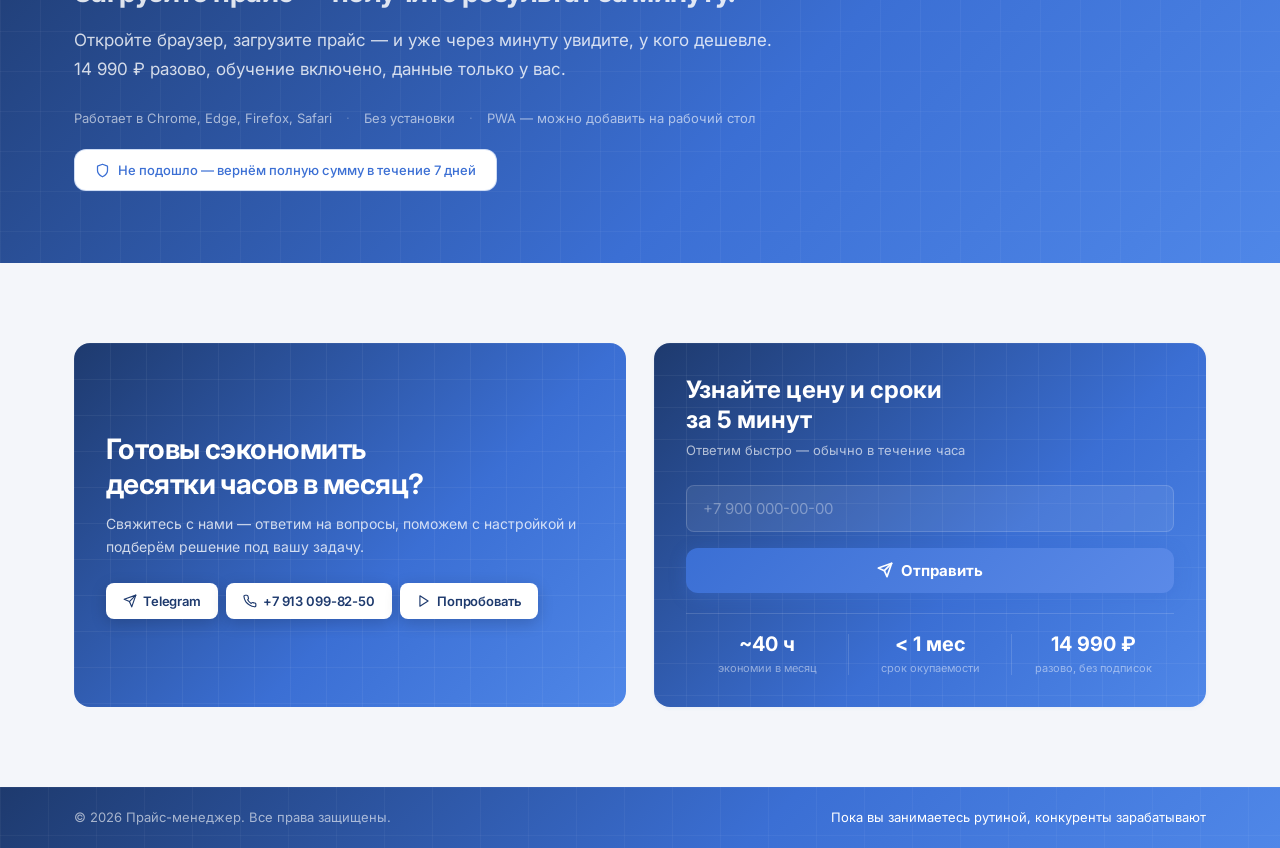
==== commit 343a4873: "Add files via upload" ====
--- a/index.html
+++ b/index.html
@@ -3,2120 +3,1711 @@
 <head>
 <meta charset="UTF-8">
 <meta name="viewport" content="width=device-width, initial-scale=1.0">
-<title>ПрайсМастер — Автоматический мониторинг цен поставщиков</title>
-<meta name="description" content="ПрайсМастер — программа для автоматического сравнения прайс-листов поставщиков. Сопоставляет 10 000+ позиций по штрихкодам за 3–5 минут вместо 2–3 часов ручной работы в Excel. Выделяет минимальные цены, экспортирует отчёт одной кнопкой. Локальная работа — данные не покидают ваш компьютер. Экономия от 200 000 ₽ в год на трудозатратах. Гарантия возврата 7 дней.">
-<link rel="icon" href="data:image/svg+xml,<svg xmlns='http://www.w3.org/2000/svg' viewBox='0 0 32 32'><rect width='32' height='32' rx='7' fill='%231566EF'/><rect x='5' y='5' width='22' height='22' rx='2' fill='none' stroke='white' stroke-width='1.5'/><line x1='5' y1='12' x2='27' y2='12' stroke='white' stroke-width='1.5'/><line x1='13' y1='12' x2='13' y2='27' stroke='white' stroke-width='1.5'/></svg>" type="image/svg+xml">
-
-<!-- EDITOR STYLES (editor-only) -->
-<style id="editor-css" class="editor-only-style">
-body.editor-active .ed-hov{outline:1.5px dashed rgba(21,102,239,.5)!important;outline-offset:2px}
-body.editor-active .ed-sel{outline:2.5px solid #1566EF!important;outline-offset:2px;box-shadow:0 0 0 4px rgba(21,102,239,.13)!important}
-body.editor-active [contenteditable=true]{outline:2px solid #00CDB0!important;outline-offset:2px;cursor:text!important;background:rgba(0,205,176,.04)!important}
-body.editor-active{padding-bottom:200px!important}
-#ed-panel{position:fixed!important;bottom:0!important;left:0!important;right:0!important;z-index:9998;background:#1a2235;border-top:2px solid rgba(21,102,239,.45);display:none;flex-direction:column;box-shadow:0 -8px 40px rgba(0,0,0,.55);font-family:-apple-system,'Segoe UI',sans-serif}
-#ed-panel.vis{display:flex!important}
-#ep-bar{display:flex;align-items:center;gap:8px;padding:7px 14px;background:#0f172a;border-bottom:1px solid rgba(255,255,255,.08);flex-wrap:wrap}
-#ep-bar h4{color:#e2e8f0;font-size:.82rem;font-weight:700;display:flex;align-items:center;gap:6px;white-space:nowrap;margin:0;margin-right:auto}
-.ep-badge{background:#1566EF;color:#fff;font-size:.6rem;padding:2px 7px;border-radius:99px;font-weight:700}
-#ep-elname{font-size:.7rem;color:#94a3b8;background:rgba(255,255,255,.07);padding:2px 8px;border-radius:4px;max-width:280px;overflow:hidden;text-overflow:ellipsis;white-space:nowrap}
-.ep-action-btn{background:rgba(255,255,255,.07);color:#cbd5e1;border:1px solid rgba(255,255,255,.12);border-radius:6px;padding:5px 11px;cursor:pointer;font-size:.75rem;font-family:inherit;transition:all .15s;white-space:nowrap}
-.ep-action-btn:hover{background:rgba(255,255,255,.14);color:#fff}
-.ep-action-btn.green{background:#16a34a;color:#fff;border-color:transparent}
-.ep-action-btn.green:hover{background:#15803d}
-.ep-action-btn.blue{background:#1566EF;color:#fff;border-color:transparent}
-.ep-action-btn.blue:hover{background:#0F4FBF}
-.ep-action-btn.red{background:rgba(239,68,68,.18);color:#f87171;border-color:rgba(239,68,68,.3)}
-.ep-action-btn.red:hover{background:#ef4444;color:#fff}
-#ep-ctrl{display:flex;align-items:center;gap:5px;padding:9px 14px;flex-wrap:wrap;min-height:54px}
-.ec-sep{width:1px;height:22px;background:rgba(255,255,255,.12);flex-shrink:0;margin:0 2px}
-.ec-label{font-size:.67rem;color:#64748b;white-space:nowrap}
-.ec-btn{background:rgba(255,255,255,.09);color:#e2e8f0;border:1px solid rgba(255,255,255,.1);border-radius:5px;padding:5px 10px;cursor:pointer;font-size:.78rem;font-family:inherit;transition:all .15s;white-space:nowrap;line-height:1}
-.ec-btn:hover{background:rgba(0,205,176,.22);color:#00CDB0;border-color:rgba(0,205,176,.4)}
-.ec-btn.danger{background:rgba(239,68,68,.15);color:#f87171;border-color:rgba(239,68,68,.3)}
-.ec-btn.danger:hover{background:#ef4444;color:#fff;border-color:transparent}
-.ec-input{background:rgba(255,255,255,.08);color:#e2e8f0;border:1px solid rgba(255,255,255,.14);border-radius:5px;padding:5px 8px;font-size:.78rem;font-family:inherit}
-.ec-input:focus{outline:none;border-color:#00CDB0}
-.ec-num{width:54px;text-align:center}
-.ec-wide{width:170px}
-.ec-color{width:26px;height:26px;padding:2px;border-radius:5px;cursor:pointer;border:1px solid rgba(255,255,255,.2);background:none}
-.ec-select{background:rgba(255,255,255,.08);color:#e2e8f0;border:1px solid rgba(255,255,255,.14);border-radius:5px;padding:4px 6px;font-size:.75rem;font-family:inherit;cursor:pointer}
-.ec-select:focus{outline:none;border-color:#00CDB0}
-#ep-nosel{color:#475569;font-size:.8rem;padding:0 14px;display:flex;align-items:center;gap:8px}
-</style>
-
-<style>
-@import url('https://fonts.tildacdn.com/fonts/tildafont/tildasans.css');
-@import url('https://fonts.googleapis.com/css2?family=Manrope:wght@400;500;600;700;800&display=swap');
-
-/* ══════════════════════════════════════════
-   VARIABLES — DARK THEME
-══════════════════════════════════════════ */
-:root {
-  --black:  #0A0A0A;
-  --bg:     #0D0F14;
-  --bg-2:   #111318;
-  --bg-card:rgba(255,255,255,.05);
-  --border: rgba(255,255,255,.1);
-  --border-h:rgba(255,255,255,.18);
-  --blue:   #1566EF;
-  --blue-d: #0F4FBF;
-  --blue-l: rgba(21,102,239,.18);
-  --teal:   #00CDB0;
-  --teal-d: #00A896;
-  --teal-l: rgba(0,205,176,.15);
-  --white:  #FFFFFF;
-  --text:   #F0F2F7;
-  --text-2: rgba(240,242,247,.65);
-  --text-3: rgba(240,242,247,.38);
-  --gray-t: rgba(240,242,247,.5);
-  --gray:   #111318;
-  --gray-2: rgba(255,255,255,.08);
-  --font:   'TildaSans','Manrope',-apple-system,sans-serif;
-  --fz1: clamp(2rem,5vw,3.8rem);
-  --fz2: clamp(1.45rem,3vw,2.4rem);
-  --fz3: 1.05rem;
-  --fz4: 0.875rem;
-  --lh:  1.6;
-  --lh-h:1.15;
-  --ls-h:-0.025em;
-  --r:   16px;
-  --r-sm:10px;
-  --sh:  0 4px 24px rgba(21,102,239,.25);
-  --sh-lg:0 16px 48px rgba(21,102,239,.3);
-  --sh-teal:0 8px 32px rgba(0,205,176,.22);
-}
-
-/* ══════════════════════════════════════════ TEAL BREATHING ANIMATION */
-@keyframes teal-breath {
-  0%,100%{box-shadow:0 0 0 0 rgba(0,205,176,0),0 0 0 0 rgba(0,205,176,0)}
-  50%{box-shadow:0 0 36px 4px rgba(0,205,176,.2),0 0 72px 16px rgba(0,205,176,.07)}
-}
-@keyframes teal-border {
-  0%,100%{border-color:var(--border)}
-  50%{border-color:rgba(0,205,176,.5)}
-}
-.glow-teal{animation:teal-breath 3.5s ease-in-out infinite,teal-border 3.5s ease-in-out infinite}
-
-/* ══════════════════════════════════════════ RESET */
-*,*::before,*::after{box-sizing:border-box;margin:0;padding:0}
-html{scroll-behavior:smooth;overflow-x:hidden}
-body{font-family:var(--font);font-size:var(--fz3);line-height:var(--lh);color:var(--text);background:var(--bg);overflow-x:hidden;-webkit-font-smoothing:antialiased}
-a{color:inherit;text-decoration:none}
-img{max-width:100%;display:block}
-button,input,select,textarea{font-family:inherit}
-
-/* ══════════════════════════════════════════ TYPOGRAPHY */
-h1{font-size:var(--fz1);font-weight:800;line-height:var(--lh-h);letter-spacing:var(--ls-h);color:var(--text)}
-h2{font-size:var(--fz2);font-weight:800;line-height:var(--lh-h);letter-spacing:var(--ls-h);color:var(--text)}
-h3{font-size:var(--fz3);font-weight:700;line-height:1.35;color:var(--text)}
-p{font-size:var(--fz3);line-height:var(--lh);color:var(--text-2)}
-small{font-size:var(--fz4);line-height:var(--lh)}
-
-/* ══════════════════════════════════════════ LAYOUT */
-.container{max-width:1180px;margin:0 auto;padding:0 20px}
-.section{padding:88px 0}
-@media(max-width:640px){.section{padding:60px 0}}
-
-/* ══════════════════════════════════════════ GRIDS */
-.grid-2{display:grid;grid-template-columns:repeat(2,1fr);gap:20px;align-items:stretch}
-.grid-3{display:grid;grid-template-columns:repeat(3,1fr);gap:20px;align-items:stretch}
-.grid-4{display:grid;grid-template-columns:repeat(4,1fr);gap:20px;align-items:stretch}
-
-/* ══════════════════════════════════════════ LABEL */
-.label{display:inline-flex;align-items:center;gap:6px;font-size:var(--fz4);font-weight:700;letter-spacing:.08em;text-transform:uppercase;color:var(--teal);background:var(--teal-l);border:1.5px solid rgba(0,205,176,.3);padding:4px 14px;border-radius:99px;margin-bottom:18px}
-.label.dark{color:var(--teal);background:var(--teal-l);border-color:rgba(0,205,176,.3)}
-
-/* ══════════════════════════════════════════ BUTTONS — UNIFIED DARK STYLE */
-.btn{display:inline-flex;align-items:center;justify-content:center;gap:8px;padding:13px 26px;border-radius:var(--r-sm);border:2px solid transparent;cursor:pointer;font-size:var(--fz3);font-weight:700;line-height:1;transition:all .2s;white-space:nowrap;font-family:var(--font)}
-.btn-primary{background:var(--blue);color:#fff;border-color:var(--blue);box-shadow:var(--sh)}
-.btn-primary:hover{background:var(--blue-d);border-color:var(--blue-d);transform:translateY(-2px);box-shadow:var(--sh-lg)}
-.btn-outline{background:transparent;color:var(--teal);border-color:var(--teal)}
-.btn-outline:hover{background:var(--teal);color:#0D0F14;transform:translateY(-2px)}
-.btn-white{background:var(--teal);color:#0D0F14;border-color:var(--teal)}
-.btn-white:hover{background:var(--teal-d);border-color:var(--teal-d);transform:translateY(-2px)}
-.btn-outline-white{background:transparent;color:var(--text);border-color:rgba(255,255,255,.35)}
-.btn-outline-white:hover{background:rgba(255,255,255,.08);border-color:var(--text)}
-.btn-lg{padding:16px 32px;font-size:1.05rem;border-radius:var(--r)}
-.btn-full{width:100%}
-
-/* ══════════════════════════════════════════ NAV */
-.nav{position:sticky;top:0;z-index:200;background:rgba(13,15,20,.94);backdrop-filter:blur(20px);border-bottom:1.5px solid var(--border)}
-.nav-inner{display:flex;align-items:center;justify-content:space-between;height:64px;gap:12px}
-.nav-logo{display:flex;align-items:center;gap:10px;flex-shrink:0}
-.nav-logo-mark{width:36px;height:36px;border-radius:9px;background:var(--blue);display:flex;align-items:center;justify-content:center;flex-shrink:0}
-.nav-logo-mark svg{width:20px;height:20px}
-.nav-logo-text{font-size:1.1rem;font-weight:800;letter-spacing:-.025em;color:var(--text);white-space:nowrap}
-.nav-logo-text span{color:var(--teal)}
-.nav-links a.nav-demo-link{color:var(--teal)!important;background:var(--teal-l)!important;border:1.5px solid rgba(0,205,176,.3);display:inline-flex;align-items:center;gap:5px;font-weight:700;padding:5px 13px;border-radius:99px}
-.nav-links a.nav-demo-link:hover{background:var(--teal)!important;color:#0D0F14!important}
-.mobile-menu a.mob-demo-link{color:var(--teal)!important;background:var(--teal-l)!important;border-color:rgba(0,205,176,.25)!important}
-.mobile-menu a.mob-demo-link svg{stroke:var(--teal)}
-.nav-links a{font-size:var(--fz4);font-weight:600;color:var(--text-2);padding:6px 11px;border-radius:8px;transition:all .15s;white-space:nowrap}
-.nav-links a:hover{color:var(--teal);background:var(--teal-l)}
-.nav-right{display:flex;align-items:center;gap:8px;flex-shrink:0}
-.hamburger{display:none;background:none;border:1.5px solid var(--border);border-radius:var(--r-sm);padding:9px;cursor:pointer;align-items:center;justify-content:center;color:var(--text);transition:all .2s;flex-shrink:0}
-.hamburger:hover{border-color:var(--teal);color:var(--teal)}
-.mobile-menu{display:none;position:absolute;top:calc(100% + 1px);left:0;right:0;background:var(--bg-2);border-bottom:1.5px solid var(--border);padding:16px 20px;flex-direction:column;gap:6px;box-shadow:0 16px 48px rgba(0,0,0,.4);z-index:199}
-.mobile-menu.open{display:flex}
-.mobile-menu a.mob-link{display:flex;align-items:center;gap:10px;padding:11px 14px;border-radius:var(--r-sm);font-size:var(--fz3);font-weight:600;color:var(--text);transition:all .15s;border:1.5px solid transparent}
-.mobile-menu a.mob-link:hover{background:var(--teal-l);color:var(--teal);border-color:rgba(0,205,176,.2)}
-.mobile-menu-divider{height:1px;background:var(--border);margin:6px 0}
-.mobile-menu .btn{width:100%;margin-top:2px}
-@media(max-width:900px){.nav-links{display:none}.nav-right .btn{display:none}.hamburger{display:flex}}
-
-/* ══════════════════════════════════════════ HERO */
-.hero{background:var(--bg);color:var(--text);padding:96px 0 80px;position:relative;overflow:hidden}
-.hero::before{content:'';position:absolute;inset:0;background:radial-gradient(ellipse 70% 80% at 80% 50%,rgba(21,102,239,.28) 0%,transparent 65%),radial-gradient(ellipse 40% 40% at 15% 80%,rgba(0,205,176,.12) 0%,transparent 60%);pointer-events:none}
-.hero-grid{display:grid;grid-template-columns:1fr 400px;gap:60px;align-items:start;position:relative;z-index:1}
-.hero-eyebrow{display:inline-flex;align-items:center;gap:8px;font-size:var(--fz4);font-weight:700;letter-spacing:.08em;text-transform:uppercase;color:var(--teal);background:var(--teal-l);border:1.5px solid rgba(0,205,176,.3);padding:5px 14px;border-radius:99px;margin-bottom:22px}
-.hero h1{color:var(--text);margin-bottom:22px}
-.hero h1 .accent{color:var(--teal)}
-.hero-sub{font-size:1.1rem;color:var(--text-2);margin-bottom:32px;max-width:540px}
-.hero-ctas{display:flex;flex-wrap:wrap;gap:12px;margin-bottom:44px}
-.hero-stats{display:flex;flex-wrap:wrap;gap:28px;padding-top:28px;border-top:1px solid rgba(255,255,255,.1)}
-.hero-stat-num{font-size:1.9rem;font-weight:800;color:var(--text);line-height:1;letter-spacing:-.03em}
-.hero-stat-num span{color:var(--teal)}
-.hero-stat-label{font-size:var(--fz4);color:var(--text-3);margin-top:4px}
-.hero-card{background:var(--bg-card);backdrop-filter:blur(12px);border:1.5px solid var(--border);border-radius:var(--r);padding:28px;position:sticky;top:76px;color:var(--text)}
-.hero-card h3{font-size:1.15rem;color:var(--text);margin-bottom:6px}
-.hero-card p{font-size:var(--fz4);color:var(--text-2)}
-.hero-card-header{margin-bottom:22px}
-@media(max-width:1024px){.hero-grid{grid-template-columns:1fr}.hero-card{max-width:480px;position:static}}
-@media(max-width:640px){.hero{padding:64px 0 52px}.hero-ctas{flex-direction:column}}
-
-/* ══════════════════════════════════════════ FORMS */
-.form-group{margin-bottom:12px}
-.form-label{display:block;font-size:var(--fz4);font-weight:600;color:var(--text);margin-bottom:5px}
-.form-input{width:100%;padding:11px 13px;border:1.5px solid var(--border);border-radius:var(--r-sm);font-size:var(--fz3);color:var(--text);background:rgba(255,255,255,.07);transition:border-color .2s,box-shadow .2s}
-.form-input:focus{outline:none;border-color:var(--teal);box-shadow:0 0 0 3px rgba(0,205,176,.12);background:rgba(255,255,255,.1)}
-.form-input::placeholder{color:var(--text-3)}
-.form-input.err{border-color:#f87171}
-.form-note{font-size:.75rem;color:var(--text-3);text-align:center;margin-top:8px}
-.form-success{display:none;text-align:center;padding:24px 0}
-.form-success-icon{display:flex;justify-content:center;margin-bottom:12px}
-.form-success h4{color:var(--teal);margin-bottom:4px}
-
-/* ══════════════════════════════════════════ SECTION HEADER */
-.section-header{max-width:640px;margin:0 auto 52px;text-align:center}
-
-/* ══════════════════════════════════════════ PAIN */
-.pain{background:var(--bg-2)}
-.pain-cards{display:grid;grid-template-columns:repeat(3,1fr);gap:20px;align-items:stretch}
-.pain-card{background:var(--bg-card);border-radius:var(--r);padding:26px;border:1.5px solid var(--border);transition:all .25s;display:flex;flex-direction:column;position:relative;overflow:hidden}
-.pain-card::before{content:'';position:absolute;top:0;left:0;right:0;height:3px;background:linear-gradient(90deg,var(--blue),var(--teal))}
-.pain-card:hover{transform:translateY(-4px);border-color:var(--border-h);box-shadow:0 8px 32px rgba(0,0,0,.3)}
-.pain-icon{width:46px;height:46px;border-radius:var(--r-sm);background:var(--teal-l);display:flex;align-items:center;justify-content:center;margin-bottom:14px;flex-shrink:0}
-.pain-icon svg{width:22px;height:22px;stroke:var(--teal)}
-.pain-card h3{color:var(--text);margin-bottom:8px;font-size:var(--fz3);font-weight:700}
-.pain-card p{flex:1;font-size:var(--fz4);color:var(--text-2)}
-.pain-example{margin-top:14px;padding:11px 14px;background:rgba(255,255,255,.04);border-radius:var(--r-sm);border-left:3px solid var(--teal);font-size:var(--fz4);color:var(--text-3);font-style:italic}
-
-/* ══════════════════════════════════════════ SOLUTION */
-.solution-cards{display:grid;grid-template-columns:repeat(3,1fr);gap:20px;align-items:stretch;margin-bottom:44px}
-.solution-card{background:var(--bg-card);border-radius:var(--r);padding:26px;border:1.5px solid var(--border);transition:all .25s;position:relative;overflow:hidden;display:flex;flex-direction:column}
-.solution-card::before{content:'';position:absolute;top:0;left:0;right:0;height:3px;background:linear-gradient(90deg,var(--blue),var(--teal))}
-.solution-card:hover{transform:translateY(-4px);border-color:var(--border-h)}
-.solution-card-num{font-size:2.8rem;font-weight:800;color:rgba(255,255,255,.92);position:absolute;top:14px;right:16px;line-height:1;letter-spacing:-.03em}
-.s-badge{display:inline-flex;align-items:center;font-size:var(--fz4);font-weight:700;letter-spacing:.06em;text-transform:uppercase;padding:3px 10px;border-radius:99px;margin-bottom:12px}
-.s-badge.bl{background:var(--teal-l);color:var(--teal)}
-.s-badge.dk{background:rgba(255,255,255,.1);color:var(--text)}
-.solution-card h3{color:var(--text);margin-bottom:8px;font-size:var(--fz3);font-weight:700}
-.solution-card p{flex:1;font-size:var(--fz4);color:var(--text-2)}
-.solution-card ul{list-style:none;margin-top:10px}
-.solution-card ul li{font-size:var(--fz4);color:var(--text-2);padding:5px 0 5px 18px;position:relative;border-bottom:1px dashed rgba(255,255,255,.08);line-height:var(--lh)}
-.solution-card ul li:last-child{border-bottom:none}
-.solution-card ul li::before{content:'→';position:absolute;left:0;color:var(--teal);font-size:.8rem}
-.cta-banner{background:linear-gradient(135deg,rgba(21,102,239,.25) 0%,rgba(0,205,176,.15) 100%);border:1.5px solid rgba(0,205,176,.25);border-radius:var(--r);padding:36px 44px;display:flex;align-items:center;justify-content:space-between;gap:20px;flex-wrap:wrap}
-.cta-banner h3{color:var(--text);font-size:1.35rem;font-weight:700}
-.cta-banner p{color:var(--text-2);font-size:var(--fz4);margin-top:5px}
-@media(max-width:640px){.cta-banner{flex-direction:column;text-align:center;padding:24px}.cta-banner .btn{width:100%}}
-
-/* ══════════════════════════════════════════ HOW */
-.how-bg{background:var(--bg-2)}
-.steps{display:flex;flex-direction:column;max-width:760px;margin:0 auto}
-.step{display:grid;grid-template-columns:64px 1fr;gap:0;position:relative}
-.step-line{position:absolute;left:31px;top:56px;bottom:0;width:2px;background:linear-gradient(var(--teal),rgba(0,205,176,.05));z-index:0}
-.step-num{width:48px;height:48px;border-radius:50%;background:var(--blue);color:#fff;display:flex;align-items:center;justify-content:center;font-size:1.1rem;font-weight:800;flex-shrink:0;position:relative;z-index:1;margin-top:4px;box-shadow:0 4px 16px rgba(21,102,239,.4)}
-.step-body{padding:0 0 44px 22px}
-.step-body h3{color:var(--text);margin-bottom:8px}
-.step-tip{display:flex;align-items:center;gap:8px;margin-top:10px;padding:9px 13px;background:var(--teal-l);border-radius:var(--r-sm);font-size:var(--fz4);color:var(--teal);font-weight:600}
-
-/* ══════════════════════════════════════════ CALCULATOR */
-.calc-bg{background:var(--bg)}
-.calc-title-area{max-width:640px;margin:0 auto 52px;text-align:center}
-.calc-title-area h2{color:var(--text)}
-.calc-title-area p{color:var(--text-2);margin-top:10px}
-.calc-wrapper{display:grid;grid-template-columns:1fr 1fr;gap:28px;align-items:stretch}
-.calc-inputs{background:var(--bg-card);border:1.5px solid var(--border);border-radius:var(--r);padding:32px;display:flex;flex-direction:column;justify-content:space-between}
-.calc-inputs-title{font-size:var(--fz4);font-weight:700;text-transform:uppercase;letter-spacing:.08em;color:var(--teal);margin-bottom:28px}
-.calc-row{margin-bottom:28px}
-.calc-row:last-child{margin-bottom:0}
-.calc-row label{display:block;font-size:var(--fz3);font-weight:600;color:var(--text);margin-bottom:14px}
-.calc-slider-wrap{display:flex;align-items:center;gap:12px}
-.calc-slider{flex:1;-webkit-appearance:none;appearance:none;height:8px;border-radius:99px;background:rgba(255,255,255,.15);outline:none;cursor:pointer}
-.calc-slider::-webkit-slider-thumb{-webkit-appearance:none;width:28px;height:28px;border-radius:50%;background:var(--teal);border:3px solid var(--bg);box-shadow:0 3px 12px rgba(0,205,176,.4);cursor:pointer;transition:transform .15s}
-.calc-slider::-webkit-slider-thumb:hover{transform:scale(1.15)}
-.calc-slider::-moz-range-thumb{width:28px;height:28px;border-radius:50%;background:var(--teal);border:3px solid var(--bg);box-shadow:0 3px 12px rgba(0,205,176,.4);cursor:pointer}
-.calc-val-badge{min-width:80px;text-align:right;font-size:1rem;font-weight:800;color:var(--text);letter-spacing:-.02em;white-space:nowrap}
-.calc-results-panel{display:flex;flex-direction:column;gap:14px}
-.calc-result-card{border-radius:var(--r-sm);padding:20px 22px;display:flex;flex-direction:column;gap:4px}
-.calc-result-card.highlight{background:linear-gradient(135deg,var(--blue) 0%,rgba(0,205,176,.6) 100%);box-shadow:0 8px 28px rgba(21,102,239,.35)}
-.calc-result-card.normal{background:var(--bg-card);border:1.5px solid var(--border)}
-.cr-label{font-size:var(--fz4);font-weight:600;color:rgba(255,255,255,.7)}
-.cr-val{font-size:1.75rem;font-weight:800;color:#fff;line-height:1.1;letter-spacing:-.03em}
-.cr-sub{font-size:.78rem;color:rgba(255,255,255,.55);margin-top:2px}
-.calc-compare{background:var(--bg-card);border:1.5px solid var(--border);border-radius:var(--r-sm);padding:18px 22px}
-.calc-compare-title{font-size:var(--fz4);font-weight:700;color:var(--text-2);margin-bottom:14px}
-.calc-compare-row{display:flex;align-items:center;justify-content:space-between;margin-bottom:12px}
-.calc-compare-row:last-child{margin-bottom:0}
-.calc-compare-label{font-size:var(--fz4);color:var(--text-2)}
-.calc-compare-vals{display:flex;gap:10px;align-items:center}
-.cv-before{font-size:var(--fz4);font-weight:700;color:#f87171;background:rgba(248,113,113,.12);padding:3px 10px;border-radius:6px}
-.cv-after{font-size:var(--fz4);font-weight:700;color:var(--teal);background:var(--teal-l);padding:3px 10px;border-radius:6px}
-.cv-arrow{color:var(--text-3);font-size:.75rem}
-.calc-cta-row{margin-top:4px}
-@media(max-width:900px){.calc-wrapper{grid-template-columns:1fr}}
-
-/* ══════════════════════════════════════════ DEMO TABLE */
-.demo-bg{background:var(--bg-2)}
-.stats-row{display:grid;grid-template-columns:repeat(4,1fr);gap:16px;margin-bottom:20px}
-.stat-cell{background:var(--bg-card);border-radius:var(--r-sm);padding:18px 20px;border:1.5px solid var(--border)}
-.stat-num{font-size:1.55rem;font-weight:800;color:var(--teal);letter-spacing:-.03em}
-.stat-label{font-size:var(--fz4);color:var(--text-2);margin-top:3px}
-
-/* ══════════════════════════════════════════ TESTIMONIALS */
-.test-grid{display:grid;grid-template-columns:repeat(3,1fr);gap:20px;align-items:stretch}
-.test-card{background:var(--bg-card);border-radius:var(--r);padding:26px;border:1.5px solid var(--border);transition:all .2s;display:flex;flex-direction:column}
-.test-card:hover{border-color:rgba(0,205,176,.3);box-shadow:var(--sh-teal)}
-.test-stars{display:flex;gap:2px;margin-bottom:12px}
-.test-star{color:#f59e0b;font-size:.95rem}
-.test-quote{color:var(--text);font-size:var(--fz3);line-height:var(--lh);margin-bottom:14px;flex:1;padding-left:14px;position:relative}
-.test-quote::before{content:'"';font-size:2.6rem;color:var(--teal-l);font-weight:800;position:absolute;top:-10px;left:-4px;line-height:1;z-index:0;pointer-events:none}
-.test-result{display:inline-flex;align-items:center;gap:6px;font-size:.75rem;font-weight:700;text-transform:uppercase;letter-spacing:.06em;color:var(--teal);background:var(--teal-l);padding:3px 10px;border-radius:99px;margin-bottom:14px}
-.test-meta{display:flex;align-items:center;gap:12px;margin-top:auto}
-.test-avatar{width:42px;height:42px;border-radius:50%;background:var(--blue);display:flex;align-items:center;justify-content:center;font-size:.95rem;font-weight:800;color:#fff;flex-shrink:0}
-.test-name{font-size:var(--fz4);font-weight:700;color:var(--text)}
-.test-company{font-size:.78rem;color:var(--text-3)}
-
-/* ══════════════════════════════════════════ AUDIENCE */
-.audience-bg{background:var(--bg-2)}
-.audience-cards{display:grid;grid-template-columns:repeat(3,1fr);gap:20px;align-items:stretch}
-.audience-card{background:var(--bg-card);border-radius:var(--r);padding:26px;border:1.5px solid var(--border);transition:all .2s;display:flex;flex-direction:column}
-.audience-card:hover{border-color:rgba(0,205,176,.3);box-shadow:var(--sh-teal)}
-.aud-icon{width:46px;height:46px;border-radius:var(--r-sm);background:var(--teal-l);display:flex;align-items:center;justify-content:center;margin-bottom:14px;flex-shrink:0}
-.aud-icon svg{width:22px;height:22px;stroke:var(--teal)}
-.audience-card h3{color:var(--text);margin-bottom:8px}
-.audience-card p{flex:1;color:var(--text-2)}
-
-/* ══════════════════════════════════════════ PRICING */
-.pricing-grid{display:grid;grid-template-columns:repeat(3,1fr);gap:20px;align-items:stretch}
-.pricing-card{background:var(--bg-card);border-radius:var(--r);padding:30px;border:1.5px solid var(--border);display:flex;flex-direction:column;transition:all .2s;position:relative;overflow:hidden}
-.pricing-card::before{content:'';position:absolute;top:0;left:0;right:0;height:3px;background:rgba(255,255,255,.07)}
-.pricing-card:hover{border-color:var(--border-h);box-shadow:0 8px 32px rgba(0,0,0,.3);transform:translateY(-2px)}
-/* BLUE featured card */
-.pricing-card--blue{background:linear-gradient(145deg,#1566EF 0%,#0e4cc4 100%);border-color:rgba(255,255,255,.2)!important;color:#fff}
-.pricing-card--blue::before{background:linear-gradient(90deg,rgba(255,255,255,.4),rgba(0,205,176,.6))!important}
-.pricing-card--blue:hover{box-shadow:0 16px 48px rgba(21,102,239,.45),0 4px 16px rgba(0,0,0,.4);transform:translateY(-3px)}
-.pricing-card--blue h3{color:#fff!important}
-.pricing-card--blue .pricing-price{color:#fff!important}
-.pricing-card--blue .pricing-price-note{color:rgba(255,255,255,.65)!important}
-/* badge variants */
-.pricing-badge{display:inline-flex;font-size:.68rem;font-weight:700;letter-spacing:.06em;text-transform:uppercase;padding:3px 12px;border-radius:99px;margin-bottom:16px}
-.pricing-badge--white{background:rgba(255,255,255,.18);color:#fff;border:1px solid rgba(255,255,255,.3)}
-.pricing-badge--dim{background:var(--teal-l);color:var(--teal);border:1px solid rgba(0,205,176,.2)}
-/* price wrap with strikethrough */
-.pricing-price-wrap{display:flex;align-items:baseline;gap:10px;margin-bottom:5px}
-.pricing-price-old{font-size:1.1rem;font-weight:600;color:rgba(255,255,255,.45);text-decoration:line-through;letter-spacing:-.02em}
-.pricing-card h3{font-size:var(--fz3);font-weight:700;margin-bottom:14px;color:var(--text);line-height:1.3}
-.pricing-price{font-size:2.2rem;font-weight:800;line-height:1;letter-spacing:-.04em;color:var(--text)}
-.pricing-price-note{font-size:var(--fz4);color:var(--text-3);margin-bottom:22px}
-.pricing-features{list-style:none;margin-bottom:26px;flex:1}
-.pricing-features li{display:flex;align-items:flex-start;gap:9px;font-size:var(--fz4);padding:7px 0;border-bottom:1px solid rgba(255,255,255,.07);color:var(--text-2);font-family:var(--font);line-height:var(--lh)}
-.pricing-features li:last-child{border-bottom:none}
-.pricing-features li::before{content:'';display:inline-block;width:14px;height:14px;flex-shrink:0;background:url("data:image/svg+xml,%3Csvg xmlns='http://www.w3.org/2000/svg' viewBox='0 0 24 24' fill='none' stroke='%2300CDB0' stroke-width='2.5' stroke-linecap='round'%3E%3Cpolyline points='20 6 9 17 4 12'/%3E%3C/svg%3E") center/contain no-repeat;margin-top:3px}
-.pricing-features--white li{color:rgba(255,255,255,.85)!important;border-bottom-color:rgba(255,255,255,.12)!important}
-.pricing-features--white li::before{background:url("data:image/svg+xml,%3Csvg xmlns='http://www.w3.org/2000/svg' viewBox='0 0 24 24' fill='none' stroke='%23ffffff' stroke-width='2.5' stroke-linecap='round'%3E%3Cpolyline points='20 6 9 17 4 12'/%3E%3C/svg%3E") center/contain no-repeat}
-.pricing-card .btn{margin-top:auto}
-/* white button with blue text for featured card */
-.btn-white-blue{background:#fff;color:#1566EF!important;border-color:#fff;font-weight:700}
-.btn-white-blue:hover{background:rgba(255,255,255,.9);box-shadow:0 4px 20px rgba(0,0,0,.2)}
-
-/* ══════════════════════════════════════════ ABOUT */
-.about-bg{background:var(--bg-2)}
-.about-grid{display:grid;grid-template-columns:340px 1fr;gap:44px;align-items:start}
-.about-card{background:var(--bg-card);border-radius:var(--r);padding:28px;text-align:center;border:1.5px solid var(--border)}
-.about-logo-mark{width:72px;height:72px;border-radius:var(--r);background:var(--blue);display:flex;align-items:center;justify-content:center;margin:0 auto 14px}
-.about-company-name{font-size:1.25rem;font-weight:800;color:var(--text);margin-bottom:5px}
-.about-company-desc{font-size:var(--fz4);color:var(--text-2)}
-.contact-row{display:flex;align-items:center;gap:10px;padding:9px 0;border-top:1px solid var(--border);margin-top:14px;font-size:var(--fz4);font-weight:600;color:var(--text-2);transition:color .2s}
-.contact-row:hover{color:var(--teal)}
-.contact-row svg{flex-shrink:0;width:16px;height:16px;stroke:var(--teal)}
-.about-points{display:flex;flex-direction:column;gap:22px}
-.about-point{display:flex;gap:14px}
-.about-point-icon{width:42px;height:42px;border-radius:10px;background:var(--teal-l);display:flex;align-items:center;justify-content:center;flex-shrink:0}
-.about-point-icon svg{width:19px;height:19px;stroke:var(--teal)}
-.about-point h3{color:var(--text);margin-bottom:5px}
-.about-point p{color:var(--text-2)}
-@media(max-width:960px){.about-grid{grid-template-columns:1fr}}
-
-/* ══════════════════════════════════════════ FAQ */
-.faq-list{max-width:780px;margin:0 auto}
-.faq-item{border:1.5px solid var(--border);border-radius:var(--r-sm);margin-bottom:8px;transition:border-color .2s;cursor:pointer;background:var(--bg-card)}
-.faq-item.open{border-color:var(--teal)}
-.faq-q{display:flex;align-items:center;justify-content:space-between;gap:14px;padding:17px 20px}
-.faq-q h3{font-size:var(--fz3);color:var(--text);font-weight:700}
-.faq-chevron{transition:transform .3s;flex-shrink:0;color:var(--text-3)}
-.faq-item.open .faq-chevron{transform:rotate(180deg);color:var(--teal)}
-.faq-ans{max-height:0;overflow:hidden;transition:max-height .35s ease}
-.faq-ans-inner{padding:0 20px 18px;font-size:var(--fz4);color:var(--text-2);line-height:var(--lh)}
-
-/* ══════════════════════════════════════════ FINAL CTA */
-.final-cta{background:linear-gradient(135deg,#0D0F14 0%,rgba(21,102,239,.2) 50%,rgba(0,205,176,.1) 100%);padding:88px 0;border-top:1.5px solid var(--border);position:relative;overflow:hidden}
-.final-cta::before{content:'';position:absolute;inset:0;background:radial-gradient(ellipse 60% 80% at 50% 50%,rgba(0,205,176,.08) 0%,transparent 70%);pointer-events:none}
-.final-cta-inner{max-width:680px;margin:0 auto;text-align:center;position:relative;z-index:1}
-.final-cta h2{color:var(--text);margin-bottom:14px}
-.final-cta > .final-cta-inner > p{color:#fff;margin-bottom:32px;font-size:1.05rem}
-.final-form{background:rgba(255,255,255,.06);border:1.5px solid var(--border);border-radius:var(--r);padding:28px}
-.final-form .form-input{background:rgba(255,255,255,.08);border-color:rgba(255,255,255,.15);color:var(--text)}
-.final-form .form-input::placeholder{color:var(--text-3)}
-.final-form .form-input:focus{border-color:var(--teal);background:rgba(255,255,255,.12);box-shadow:0 0 0 3px rgba(0,205,176,.12)}
-.final-form .form-label{color:var(--text)}
-.final-form-grid{display:grid;grid-template-columns:1fr 1fr;gap:12px;margin-bottom:12px}
-.cta-btns{display:flex;flex-wrap:wrap;justify-content:center;gap:10px;margin-top:20px}
-@media(max-width:640px){.final-form-grid{grid-template-columns:1fr}.final-form{padding:20px}}
-
-/* ══════════════════════════════════════════ FOOTER */
-.footer{background:var(--black);padding:36px 0;border-top:1.5px solid var(--border)}
-.footer-inner{display:flex;align-items:center;justify-content:space-between;flex-wrap:wrap;gap:14px}
-.footer-logo{display:flex;align-items:center;gap:10px}
-.footer-logo-text{font-size:1rem;font-weight:800;color:var(--text)}
-.footer-logo-text span{color:var(--teal)}
-.footer-copy{font-size:var(--fz4);color:var(--text-3)}
-.footer-links{display:flex;gap:16px}
-.footer-links a{font-size:var(--fz4);color:var(--text-3);transition:color .2s}
-.footer-links a:hover{color:var(--teal)}
-
-/* ══════════════════════════════════════════ BLUE BREATHING GLOW */
-@keyframes blue-breath {
-  0%,100% {
-    box-shadow:
-      0 0 0 0 rgba(21,102,239,0),
-      0 0 0 0 rgba(21,102,239,0),
-      0 0 40px 0 rgba(21,102,239,0);
-  }
-  50% {
-    box-shadow:
-      0 0 30px 6px rgba(21,102,239,.32),
-      0 0 70px 20px rgba(21,102,239,.13),
-      0 0 120px 40px rgba(21,102,239,.06);
-  }
-}
-@keyframes blue-border-breath {
-  0%,100% { border-color: rgba(21,102,239,.25); }
-  50%      { border-color: rgba(21,102,239,.75); }
-}
-@keyframes blue-ring-breath {
-  0%,100% { box-shadow: 0 0 0 0 rgba(21,102,239,0), 0 0 0 0 rgba(21,102,239,0); }
-  50%      { box-shadow: 0 0 16px 4px rgba(21,102,239,.5), 0 0 40px 12px rgba(21,102,239,.18); }
-}
-.glow-blue-breath {
-  animation: blue-breath 4s ease-in-out infinite, blue-border-breath 4s ease-in-out infinite;
-}
-.glow-blue-ring {
-  animation: blue-ring-breath 4s ease-in-out infinite;
-}
-
-/* ══════════════════════════════════════════ SCREENSHOT */
-.screenshot-outer {
-  position: relative;
-  border-radius: var(--r);
-  padding: 3px;
-  background: linear-gradient(135deg, rgba(21,102,239,.6) 0%, rgba(0,205,176,.3) 100%);
-}
-.screenshot-frame {
-  background: #0a0e1a;
-  border-radius: calc(var(--r) - 2px);
-  overflow: hidden;
-  border: 1.5px solid rgba(21,102,239,.35);
-}
-.screenshot-bar {
-  display: flex;
-  align-items: center;
-  gap: 7px;
-  padding: 10px 14px;
-  background: rgba(255,255,255,.04);
-  border-bottom: 1px solid rgba(255,255,255,.07);
-}
-.screenshot-dot {
-  width: 11px; height: 11px; border-radius: 50%;
-}
-.screenshot-bar-title {
-  font-size: .72rem; color: rgba(255,255,255,.35);
-  margin-left: 6px; letter-spacing: .04em;
-}
-.screenshot-img-wrap {
-  position: relative;
-  overflow: hidden;
-  cursor: zoom-in;
-}
-.screenshot-img-wrap img {
-  display: block;
-  width: 100%;
-  height: auto;
-  transition: transform .3s ease;
-}
-.screenshot-img-wrap:hover img {
-  transform: scale(1.012);
-}
-.screenshot-zoom-hint {
-  position: absolute;
-  bottom: 12px; right: 14px;
-  background: rgba(13,15,20,.82);
-  backdrop-filter: blur(8px);
-  border: 1px solid rgba(255,255,255,.12);
-  border-radius: 8px;
-  padding: 5px 11px;
-  font-size: .7rem; color: rgba(255,255,255,.55);
-  display: flex; align-items: center; gap: 5px;
-  pointer-events: none;
-}
-
-/* ══════════════════════════════════════════ LIGHTBOX */
-#pm-lightbox {
-  display: none;
-  position: fixed;
-  inset: 0;
-  z-index: 20000;
-  background: rgba(5,7,14,.93);
-  backdrop-filter: blur(14px);
-  align-items: center;
-  justify-content: center;
-  padding: 20px;
-  cursor: zoom-out;
-}
-#pm-lightbox.open { display: flex; }
-#pm-lightbox img {
-  max-width: 100%;
-  max-height: 90vh;
-  border-radius: var(--r);
-  border: 1.5px solid rgba(21,102,239,.4);
-  box-shadow: 0 0 60px 12px rgba(21,102,239,.25), 0 32px 80px rgba(0,0,0,.6);
-  object-fit: contain;
-  touch-action: pinch-zoom;
-}
-#pm-lightbox-close {
-  position: absolute;
-  top: 18px; right: 18px;
-  width: 38px; height: 38px;
-  border-radius: 50%;
-  background: rgba(255,255,255,.1);
-  border: 1px solid rgba(255,255,255,.18);
-  color: #fff; font-size: 1.1rem;
-  display: flex; align-items: center; justify-content: center;
-  cursor: pointer;
-  transition: background .15s;
-}
-#pm-lightbox-close:hover { background: #ef4444; }
-
-/* ══════════════════════════════════════════ ABOUT AVATAR PHOTO */
-.about-avatar-ring {
-  width: 108px; height: 108px;
-  border-radius: 50%;
-  padding: 3px;
-  background: linear-gradient(135deg, rgba(21,102,239,.8) 0%, rgba(0,205,176,.5) 100%);
-  margin: 0 auto 18px;
-  flex-shrink: 0;
-}
-.about-avatar-inner {
-  width: 100%;
-  height: 100%;
-  border-radius: 50%;
-  overflow: hidden;
-  background: var(--bg);
-}
-.about-avatar-inner img {
-  width: 100%;
-  height: 100%;
-  object-fit: cover;
-  display: block;
-}
-
-/* ══════════════════════════════════════════ DEMO TRY BLOCK */
-.demo-try-block {
-  position: relative;
-  margin-top: 32px;
-  border-radius: var(--r);
-  overflow: hidden;
-  border: 1.5px solid rgba(0,205,176,.3);
-  background: linear-gradient(135deg, rgba(0,205,176,.1) 0%, rgba(21,102,239,.12) 100%);
-}
-.demo-try-block::before {
-  content: '';
-  position: absolute;
-  top: 0; left: 0; right: 0;
-  height: 3px;
-  background: linear-gradient(90deg, var(--teal), var(--blue));
-}
-.demo-try-content {
-  display: flex;
-  align-items: center;
-  gap: 24px;
-  padding: 32px 36px;
-  flex-wrap: wrap;
-  position: relative;
-  z-index: 1;
-}
-.demo-try-icon {
-  width: 64px; height: 64px;
-  border-radius: 50%;
-  background: var(--teal-l);
-  border: 1.5px solid rgba(0,205,176,.35);
-  display: flex; align-items: center; justify-content: center;
-  flex-shrink: 0;
-  animation: teal-breath 3.5s ease-in-out infinite;
-}
-.demo-try-text { flex: 1; min-width: 200px; }
-.demo-try-text h3 { color: var(--text); margin-bottom: 8px; font-size: 1.1rem; }
-.demo-try-text p  { color: var(--text-2); font-size: var(--fz4); line-height: var(--lh); margin-bottom: 14px; }
-.demo-try-features {
-  display: flex; flex-wrap: wrap; gap: 14px;
-}
-.demo-try-features span {
-  display: inline-flex; align-items: center; gap: 5px;
-  font-size: var(--fz4); color: var(--teal); font-weight: 600;
-}
-.demo-try-btn { flex-shrink: 0; white-space: nowrap; }
-@media(max-width:640px){
-  .demo-try-content { padding: 24px 20px; flex-direction: column; text-align: center; }
-  .demo-try-features { justify-content: center; }
-  .demo-try-btn { width: 100%; }
-}
-
-/* ══════════════════════════════════════════ DEMO CAPTION */
-.demo-second-caption {
-  display: flex;
-  align-items: flex-start;
-  gap: 14px;
-  margin: 32px 0 20px;
-  padding: 22px 28px;
-  background: var(--bg-card);
-  border: 1.5px solid rgba(0,205,176,.18);
-  border-left: 4px solid var(--teal);
-  border-radius: var(--r-sm);
-}
-.demo-caption-icon {
-  width: 42px; height: 42px;
-  border-radius: 10px;
-  background: var(--teal-l);
-  display: flex; align-items: center; justify-content: center;
-  flex-shrink: 0;
-}
-.demo-second-caption h3 { color: var(--text); margin-bottom: 5px; font-size: var(--fz3); }
-.demo-second-caption p  { color: var(--text-2); font-size: var(--fz4); line-height: var(--lh); }
-
-/* ══════════════════════════════════════════ GUARANTEE */
-.guarantee-bg{background:var(--bg-2)}
-.guarantee-inner{display:grid;grid-template-columns:auto 1fr;gap:44px;align-items:start;max-width:860px;margin:0 auto;background:var(--bg-card);border:1.5px solid rgba(0,205,176,.25);border-radius:var(--r);padding:44px;position:relative;overflow:hidden}
-.guarantee-inner::before{content:'';position:absolute;top:0;left:0;right:0;height:3px;background:linear-gradient(90deg,var(--teal),var(--blue))}
-.guarantee-icon{width:80px;height:80px;border-radius:50%;background:var(--teal-l);display:flex;align-items:center;justify-content:center;flex-shrink:0;box-shadow:0 0 40px rgba(0,205,176,.15)}
-.guarantee-title{font-size:clamp(1.5rem,3vw,2rem);margin-bottom:12px}
-.guarantee-desc{font-size:var(--fz3);color:var(--text-2);margin-bottom:20px;max-width:540px}
-.guarantee-points{display:flex;flex-direction:column;gap:9px}
-.gp-item{display:flex;align-items:flex-start;gap:9px;font-size:var(--fz4);color:var(--text-2)}
-.gp-item svg{flex-shrink:0;margin-top:1px}
-@media(max-width:640px){.guarantee-inner{grid-template-columns:1fr;padding:26px}.guarantee-icon{margin:0 auto}}
-
-/* ══════════════════════════════════════════ ABOUT PHOTO */
-.about-photo-wrap{text-align:center}
-#about-photo-url::placeholder{color:rgba(240,242,247,.3)}
-
-/* ══════════════════════════════════════════ PAIN CARD ANIMATIONS */
-.pain-icon-full{width:100%;height:100px;display:flex;align-items:center;justify-content:center;margin-bottom:18px;border-radius:var(--r-sm);background:rgba(255,255,255,.02);border:1px solid rgba(255,255,255,.05);overflow:visible}
-.pain-svg{width:100%;max-width:180px;height:90px}
-
-/* Clock card */
-@keyframes clock-minute{0%{transform-origin:60px 40px;transform:rotate(0deg)}100%{transform-origin:60px 40px;transform:rotate(360deg)}}
-@keyframes clock-ring{0%,30%{stroke-dashoffset:176}70%,100%{stroke-dashoffset:0}}
-@keyframes cross-draw{0%,40%{stroke-dashoffset:20}80%,100%{stroke-dashoffset:0}}
-.pain-clock-m{animation:clock-minute 4s linear infinite}
-.pain-svg-circle{animation:clock-ring 2.5s ease forwards;animation-delay:.3s}
-.pain-cross-1{animation:cross-draw 1s ease forwards;animation-delay:1.5s}
-.pain-cross-2{animation:cross-draw 1s ease forwards;animation-delay:1.8s}
-
-/* Money card */
-@keyframes coin-fall{0%,20%{transform:translateY(0);opacity:1}60%{transform:translateY(30px);opacity:.3}61%{transform:translateY(-20px);opacity:0}80%{transform:translateY(-20px);opacity:0}100%{transform:translateY(0);opacity:1}}
-@keyframes leak-pulse{0%,100%{opacity:.4;transform:translateY(0)}50%{opacity:1;transform:translateY(3px)}}
-@keyframes q-float{0%,100%{transform:translateY(0);opacity:.6}50%{transform:translateY(-5px);opacity:1}}
-.pain-coin-fall{animation:coin-fall 2.8s ease-in-out infinite}
-.pain-leak{animation:leak-pulse 1.2s ease-in-out infinite}
-.pain-q1{animation:q-float 2s ease-in-out infinite}
-.pain-q2{animation:q-float 2s ease-in-out infinite;animation-delay:.7s}
-
-/* Barcode card */
-@keyframes bar-flicker{0%,100%{opacity:1}45%{opacity:1}50%{opacity:.15}55%{opacity:1}}
-@keyframes chain-dash{0%{stroke-dashoffset:0}100%{stroke-dashoffset:12}}
-@keyframes x-pulse{0%,100%{transform-origin:60px 40px;transform:scale(1)}50%{transform-origin:60px 40px;transform:scale(1.15)}}
-.pain-bar-1{animation:bar-flicker 2.4s ease-in-out infinite}
-.pain-bar-2{animation:bar-flicker 2.4s ease-in-out infinite;animation-delay:.15s}
-.pain-bar-3{animation:bar-flicker 2.4s ease-in-out infinite;animation-delay:.05s}
-.pain-bar-4{animation:bar-flicker 2.4s ease-in-out infinite;animation-delay:.2s}
-.pain-bar-5{animation:bar-flicker 2.4s ease-in-out infinite;animation-delay:.1s}
-.pain-bar-6{animation:bar-flicker 2.4s ease-in-out infinite;animation-delay:.3s}
-.pain-bar-7{animation:bar-flicker 2.4s ease-in-out infinite;animation-delay:.08s}
-.pain-bar-8{animation:bar-flicker 2.4s ease-in-out infinite;animation-delay:.22s}
-.pain-bar-9{animation:bar-flicker 2.4s ease-in-out infinite;animation-delay:.14s}
-.pain-bar-10{animation:bar-flicker 2.4s ease-in-out infinite;animation-delay:.06s}
-.pain-chain{animation:chain-dash .6s linear infinite}
-.pain-x-circle{animation:x-pulse 1.8s ease-in-out infinite}
-.pain-x-line{animation:x-pulse 1.8s ease-in-out infinite}
-
-/* ══════════════════════════════════════════ CALC CTA BUTTON ARROW */
-@keyframes arrow-nudge{0%,100%{transform:translateX(0)}40%{transform:translateX(6px)}70%{transform:translateX(2px)}}
-.calc-cta-btn{display:flex;align-items:center;justify-content:center;gap:10px;background:var(--blue)!important;color:#fff!important;border-color:var(--blue)!important}
-.calc-cta-btn:hover{background:#1055cc!important}
-.calc-arrow-wrap{display:flex;align-items:center;width:22px;height:22px;border-radius:50%;background:rgba(255,255,255,.15);flex-shrink:0}
-.calc-arrow{animation:arrow-nudge 1.6s ease-in-out infinite}
-
-/* ══════════════════════════════════════════ SCROLL ANIMATION */
-.fi{opacity:0;transform:translateY(18px);transition:opacity .5s,transform .5s}
-.fi.d1{transition-delay:.1s}
-.fi.d2{transition-delay:.2s}
-.fi.d3{transition-delay:.3s}
-.fi.v{opacity:1;transform:none}
-
-/* ══════════════════════════════════════════ UTILITIES */
-.tc{text-align:center}
-.mt8{margin-top:8px}
-.mt12{margin-top:12px}
-.mt16{margin-top:16px}
-.mt24{margin-top:24px}
-.mt32{margin-top:32px}
-.mt40{margin-top:40px}
-
-/* ══════════════════════════════════════════ RESPONSIVE */
-@media(max-width:960px){
-  .pain-cards,.solution-cards,.test-grid,.audience-cards,.pricing-grid{grid-template-columns:1fr 1fr}
-  .stats-row{grid-template-columns:repeat(2,1fr)}
-}
-@media(max-width:640px){
-  .pain-cards,.solution-cards,.test-grid,.audience-cards,.pricing-grid,.stats-row{grid-template-columns:1fr}
-  .grid-2,.grid-3,.grid-4{grid-template-columns:1fr}
-  .hero-stats{gap:18px}
-}
-
-/* ══════════════════════════════════════════ EDITOR toggle btn */
-.ed-toggle{position:fixed;bottom:24px;right:24px;z-index:9997;background:var(--blue);color:#fff;border:none;border-radius:var(--r);padding:10px 18px;cursor:pointer;font-size:.85rem;font-family:var(--font);box-shadow:var(--sh);transition:all .2s;font-weight:700;display:flex;align-items:center;gap:8px}
-.ed-toggle:hover{background:var(--blue-d);transform:translateY(-1px)}
-</style>
-</head>
+<title>Прайс-менеджер — сравнение цен поставщиков без формул Excel</title>
+<meta name="description" content="Автоматическое сравнение прайсов поставщиков по штрихкодам. Загрузите Excel — получите сводную таблицу за секунды. Без ВПР, без формул, данные только у вас.">
+<link rel="icon" href="data:image/svg+xml,<svg xmlns='http://www.w3.org/2000/svg' viewBox='0 0 100 100'><rect width='100' height='100' rx='24' fill='%233B6FD4'/><rect x='20' y='25' width='45' height='10' rx='5' fill='white'/><rect x='20' y='45' width='30' height='10' rx='5' fill='white'/><rect x='20' y='65' width='20' height='10' rx='5' fill='white'/><circle cx='65' cy='55' r='14' fill='none' stroke='white' stroke-width='8'/><line x1='75' y1='65' x2='85' y2='75' stroke='white' stroke-width='8' stroke-linecap='round'/></svg>" type="image/svg+xml">
+<link rel="preconnect" href="https://fonts.googleapis.com">
+<link rel="preconnect" href="https://fonts.gstatic.com" crossorigin>
+<link href="https://fonts.googleapis.com/css2?family=Inter:wght@300;400;500;600;700;800;900&display=swap" rel="stylesheet">
+<link rel="stylesheet" href="style.css">
+
 <body>
-
-<!-- ════════════════ EDITOR TOGGLE ════════════════ -->
-<button class="ed-toggle editor-only" id="edToggle" onclick="openEditor()">
-  <svg width="15" height="15" viewBox="0 0 24 24" fill="none" stroke="white" stroke-width="2.3" stroke-linecap="round"><path d="M11 4H4a2 2 0 0 0-2 2v14a2 2 0 0 0 2 2h14a2 2 0 0 0 2-2v-7"/><path d="M18.5 2.5a2.121 2.121 0 0 1 3 3L12 15l-4 1 1-4 9.5-9.5z"/></svg>
-  Редактор
-</button>
-
-<!-- ════════════════ EDITOR BOTTOM PANEL ════════════════ -->
-<div id="ed-panel" class="editor-only">
-  <!-- TOP BAR: title + el name + save buttons -->
-  <div id="ep-bar">
-    <h4>
-      <svg width="13" height="13" viewBox="0 0 24 24" fill="none" stroke="currentColor" stroke-width="2.3" stroke-linecap="round"><path d="M11 4H4a2 2 0 0 0-2 2v14a2 2 0 0 0 2 2h14a2 2 0 0 0 2-2v-7"/><path d="M18.5 2.5a2.121 2.121 0 0 1 3 3L12 15l-4 1 1-4 9.5-9.5z"/></svg>
-      Редактор <span class="ep-badge">PM</span>
-    </h4>
-    <span id="ep-elname">— Кликните на любой элемент —</span>
-    <button class="ep-action-btn green" onclick="saveClean()">💾 Для сервера</button>
-    <button class="ep-action-btn blue"  onclick="saveEditable()">📋 С редактором</button>
-    <button class="ep-action-btn"       onclick="location.reload()">↺ Сброс</button>
-    <button class="ep-action-btn red"   onclick="closeEditor()">✕ Закрыть</button>
-  </div>
-  <!-- CONTROLS ROW -->
-  <div id="ep-ctrl">
-    <span id="ep-nosel">👆 Кликните на любой элемент страницы для редактирования</span>
-  </div>
-</div>
-
-<!-- ════════════════ NAV ════════════════ -->
 <nav class="nav" id="mainNav">
   <div class="container">
     <div class="nav-inner">
-      <a href="#" class="nav-logo">
-        <div class="nav-logo-mark">
-          <svg viewBox="0 0 24 24" fill="none" stroke="white" stroke-width="2.5" stroke-linecap="round" width="20" height="20"><rect x="3" y="3" width="18" height="18" rx="2"/><line x1="3" y1="9" x2="21" y2="9"/><line x1="9" y1="9" x2="9" y2="21"/></svg>
-        </div>
-        <div class="nav-logo-text">Прайс<span>Мастер</span></div>
+      <!-- Logo -->
+      <a href="#" class="nav-logo" aria-label="Прайс-менеджер — на главную">
+        <div class="nav-logo-icon">
+          <svg viewBox="0 0 100 100" xmlns="http://www.w3.org/2000/svg">
+            <rect fill="white" height="10" rx="5" width="45" x="20" y="25"/>
+            <rect fill="white" height="10" rx="5" width="30" x="20" y="45"/>
+            <rect fill="white" height="10" rx="5" width="20" x="20" y="65"/>
+            <circle cx="65" cy="55" fill="none" r="14" stroke="white" stroke-width="8"/>
+            <line stroke="white" stroke-linecap="round" stroke-width="8" x1="75" x2="85" y1="65" y2="75"/>
+          </svg>
+        </div>
+        <div class="nav-logo-text">
+          <div class="nav-logo-name">Прайс-менеджер</div>
+          <div class="nav-logo-sub">Автоматический мониторинг цен</div>
+        </div>
       </a>
-      <nav class="nav-links">
-        <a href="#s-solution">Возможности</a>
-        <a href="#s-how">Как работает</a>
-        <a href="#s-demo">Демо</a>
-        <a href="#s-calc">Калькулятор</a>
-        <a href="#s-pricing">Тарифы</a>
-        <a href="#s-faq">FAQ</a>
-      </nav>
+
+      <!-- Links -->
+      <div class="nav-links" role="navigation" aria-label="Основная навигация">
+        <a href="#features">Возможности</a>
+        <a href="#how">Как работает</a>
+        <a href="#privacy">Безопасность</a>
+        <a href="#calc">Калькулятор</a>
+        <a href="#faq">FAQ</a>
+      </div>
+
+      <!-- Right side -->
       <div class="nav-right">
-        <a href="pricematcher.html" target="_blank" class="btn btn-primary">Попробовать демо →</a>
-        <button class="hamburger" onclick="toggleMobileMenu()" aria-label="Меню">
-          <svg width="20" height="20" viewBox="0 0 24 24" fill="none" stroke="currentColor" stroke-width="2.2" stroke-linecap="round"><line x1="3" y1="6" x2="21" y2="6"/><line x1="3" y1="12" x2="21" y2="12"/><line x1="3" y1="18" x2="21" y2="18"/></svg>
+        <a href="#contact" class="btn btn-outline" style="font-size:13px;padding:7px 14px;">Обсудить задачу</a>
+        <a href="https://erofly83-arch.github.io/demo/" class="btn btn-primary" target="_blank" rel="noopener" style="font-size:13px;padding:7px 14px;">
+          <svg width="13" height="13" viewBox="0 0 24 24" fill="none" stroke="currentColor" stroke-width="2.5" stroke-linecap="round" stroke-linejoin="round"><polygon points="5 3 19 12 5 21 5 3"/></svg>
+          Запустить демо
+        </a>
+        <!-- Mobile only small CTA -->
+        <a href="https://erofly83-arch.github.io/demo/" class="btn btn-primary nav-cta-mobile" target="_blank" rel="noopener" style="font-size:12px;padding:6px 12px;display:none;">
+          Демо
+        </a>
+        <button class="nav-burger" id="navBurger" aria-label="Меню" aria-expanded="false">
+          <span></span><span></span><span></span>
         </button>
       </div>
     </div>
-    <div class="mobile-menu" id="mobileMenu">
-      <a href="#s-solution" class="mob-link" onclick="closeMobileMenu()">
-        <svg width="16" height="16" viewBox="0 0 24 24" fill="none" stroke="currentColor" stroke-width="2" stroke-linecap="round"><polygon points="13 2 3 14 12 14 11 22 21 10 12 10 13 2"/></svg>
-        Возможности
+  </div>
+</nav>
+
+<!-- Mobile nav -->
+<div class="mob-nav" id="mobNav" role="dialog" aria-label="Мобильное меню">
+  <div class="mob-nav-header">
+    <div class="mob-nav-logo">
+      <div class="mob-nav-logo-icon">
+        <svg viewBox="0 0 100 100" xmlns="http://www.w3.org/2000/svg" width="16" height="16">
+          <rect fill="white" height="10" rx="5" width="45" x="20" y="25"/>
+          <rect fill="white" height="10" rx="5" width="30" x="20" y="45"/>
+          <rect fill="white" height="10" rx="5" width="20" x="20" y="65"/>
+          <circle cx="65" cy="55" fill="none" r="14" stroke="white" stroke-width="8"/>
+          <line stroke="white" stroke-linecap="round" stroke-width="8" x1="75" x2="85" y1="65" y2="75"/>
+        </svg>
+      </div>
+      <span class="mob-nav-logo-name">Прайс-менеджер</span>
+    </div>
+  </div>
+  <div class="mob-nav-section-label">Меню</div>
+  <a href="#features" class="mob-nav-link">
+    <svg width="15" height="15" viewBox="0 0 24 24" fill="none" stroke="currentColor" stroke-width="2" stroke-linecap="round" stroke-linejoin="round"><polyline points="22 12 18 12 15 21 9 3 6 12 2 12"/></svg>
+    Возможности
+  </a>
+  <a href="#how" class="mob-nav-link">
+    <svg width="15" height="15" viewBox="0 0 24 24" fill="none" stroke="currentColor" stroke-width="2" stroke-linecap="round" stroke-linejoin="round"><circle cx="12" cy="12" r="10"/><line x1="12" y1="8" x2="12" y2="12"/><line x1="12" y1="16" x2="12.01" y2="16"/></svg>
+    Как работает
+  </a>
+  <a href="#compare" class="mob-nav-link">
+    <svg width="15" height="15" viewBox="0 0 24 24" fill="none" stroke="currentColor" stroke-width="2" stroke-linecap="round" stroke-linejoin="round"><line x1="18" y1="20" x2="18" y2="10"/><line x1="12" y1="20" x2="12" y2="4"/><line x1="6" y1="20" x2="6" y2="14"/></svg>
+    Сравнение
+  </a>
+  <a href="#privacy" class="mob-nav-link">
+    <svg width="15" height="15" viewBox="0 0 24 24" fill="none" stroke="currentColor" stroke-width="2" stroke-linecap="round" stroke-linejoin="round"><path d="M12 22s8-4 8-10V5l-8-3-8 3v7c0 6 8 10 8 10z"/></svg>
+    Безопасность
+  </a>
+  <a href="#calc" class="mob-nav-link">
+    <svg width="15" height="15" viewBox="0 0 24 24" fill="none" stroke="currentColor" stroke-width="2" stroke-linecap="round" stroke-linejoin="round"><rect x="4" y="2" width="16" height="20" rx="2"/><line x1="8" y1="6" x2="16" y2="6"/><line x1="8" y1="10" x2="16" y2="10"/><line x1="8" y1="14" x2="12" y2="14"/></svg>
+    Калькулятор
+  </a>
+  <a href="#faq" class="mob-nav-link">
+    <svg width="15" height="15" viewBox="0 0 24 24" fill="none" stroke="currentColor" stroke-width="2" stroke-linecap="round" stroke-linejoin="round"><circle cx="12" cy="12" r="10"/><path d="M9.09 9a3 3 0 0 1 5.83 1c0 2-3 3-3 3"/><line x1="12" y1="17" x2="12.01" y2="17"/></svg>
+    Вопросы и ответы
+  </a>
+  <div class="mob-nav-sep"></div>
+  <div class="mob-nav-section-label">Действия</div>
+  <a href="#contact" class="mob-nav-action mob-nav-action--outline">
+    <svg width="14" height="14" viewBox="0 0 24 24" fill="none" stroke="currentColor" stroke-width="2" stroke-linecap="round" stroke-linejoin="round"><line x1="22" y1="2" x2="11" y2="13"/><polygon points="22 2 15 22 11 13 2 9 22 2"/></svg>
+    Обсудить задачу
+  </a>
+  <a href="https://erofly83-arch.github.io/demo/" class="mob-nav-action mob-nav-action--primary" target="_blank" rel="noopener">
+    <svg width="14" height="14" viewBox="0 0 24 24" fill="none" stroke="currentColor" stroke-width="2.5" stroke-linecap="round" stroke-linejoin="round"><polygon points="5 3 19 12 5 21 5 3"/></svg>
+    Запустить демо
+  </a>
+</div>
+
+<!-- ══════════════════════════════════════════════
+     HERO
+══════════════════════════════════════════════ -->
+<section class="hero" id="hero" aria-labelledby="heroTitle">
+  <div class="hero-blob hero-blob-1"></div>
+  <div class="hero-blob hero-blob-2"></div>
+
+  <div class="container">
+    <div class="hero-inner">
+      <!-- Text -->
+      <div class="hero-content">
+<h1 class="hero-title" id="heroTitle">
+          Сравнение прайсов поставщиков — <span class="accent">без формул, загрузил и готово</span>
+        </h1>
+
+        <p class="hero-lead">
+          Загрузите свой прайс и файлы поставщиков в любом формате Excel или CSV.
+          Программа автоматически сопоставит товары по штрихкодам и покажет, у кого дешевле —
+          <strong>за секунды вместо часов</strong>.
+        </p>
+
+        <div class="hero-cta">
+          <a href="https://erofly83-arch.github.io/demo/" class="btn btn-primary btn-primary-lg" target="_blank" rel="noopener">
+            <svg width="16" height="16" viewBox="0 0 24 24" fill="none" stroke="currentColor" stroke-width="2.5" stroke-linecap="round" stroke-linejoin="round"><polygon points="5 3 19 12 5 21 5 3"/></svg>
+            Попробовать демо
+          </a>
+          <a href="#how" class="btn btn-outline btn-outline-lg">
+            <svg width="16" height="16" viewBox="0 0 24 24" fill="none" stroke="currentColor" stroke-width="2" stroke-linecap="round" stroke-linejoin="round"><circle cx="12" cy="12" r="10"/><line x1="12" y1="8" x2="12" y2="12"/><line x1="12" y1="16" x2="12.01" y2="16"/></svg>
+            Как это работает
+          </a>
+          <p class="hero-cta-note">
+            <svg width="12" height="12" viewBox="0 0 24 24" fill="none" stroke="currentColor" stroke-width="2.5" stroke-linecap="round" stroke-linejoin="round"><polyline points="20 6 9 17 4 12"/></svg>
+            14 990 ₽ · Обучение включено · Прайсы не покидают ваш компьютер
+          </p>
+        </div>
+
+      </div>
+
+      <!-- Visual -->
+      <div class="hero-visual">
+        <div class="browser-mock">
+          <div class="browser-bar">
+            <div class="browser-dots">
+              <span></span><span></span><span></span>
+            </div>
+            <div class="browser-url"></div>
+          </div>
+          <div class="browser-screen" id="heroBrowserScreen">
+            <img src="screenshot1.jpg" alt="Интерфейс мониторинга цен" loading="lazy"
+              id="heroScreenImg"
+              style="cursor:zoom-in;"
+              onclick="document.getElementById('heroLightbox').style.display='flex'"
+              onerror="this.style.display='none';document.getElementById('heroScreenFallback').style.display='flex'">
+            <div class="browser-screen-placeholder" id="heroScreenFallback" style="display:none">
+              <svg width="48" height="48" viewBox="0 0 24 24" fill="none" stroke="var(--accent)" stroke-width="1.5" opacity=".4"><rect x="3" y="3" width="18" height="18" rx="2"/><line x1="3" y1="9" x2="21" y2="9"/><line x1="9" y1="21" x2="9" y2="9"/></svg>
+              <span style="font-size:13px;color:var(--text-muted)">Скриншот приложения</span>
+            </div>
+          </div>
+        </div>
+
+
+      </div>
+    </div>
+  </div>
+</section>
+
+<!-- Lightbox -->
+<div id="heroLightbox" onclick="this.style.display='none'" style="display:none;position:fixed;inset:0;z-index:9999;background:rgba(0,0,0,.88);align-items:center;justify-content:center;cursor:zoom-out;padding:24px;">
+  <img src="screenshot1.jpg" style="max-width:92vw;max-height:90vh;border-radius:12px;box-shadow:0 32px 80px rgba(0,0,0,.6);" alt="Интерфейс мониторинга цен">
+  <button onclick="event.stopPropagation();document.getElementById('heroLightbox').style.display='none'" style="position:absolute;top:20px;right:24px;width:40px;height:40px;border-radius:50%;background:rgba(255,255,255,.15);border:1px solid rgba(255,255,255,.25);color:#fff;font-size:20px;cursor:pointer;display:flex;align-items:center;justify-content:center;">✕</button>
+</div>
+
+<!-- Universal Lightbox -->
+<div id="uniLightbox" onclick="this.style.display='none'" style="display:none;position:fixed;inset:0;z-index:9999;background:rgba(0,0,0,.88);align-items:center;justify-content:center;cursor:zoom-out;padding:24px;">
+  <img id="uniLightboxImg" src="" style="max-width:92vw;max-height:90vh;border-radius:12px;box-shadow:0 32px 80px rgba(0,0,0,.6);" alt="">
+  <button onclick="event.stopPropagation();document.getElementById('uniLightbox').style.display='none'" style="position:absolute;top:20px;right:24px;width:40px;height:40px;border-radius:50%;background:rgba(255,255,255,.15);border:1px solid rgba(255,255,255,.25);color:#fff;font-size:20px;cursor:pointer;display:flex;align-items:center;justify-content:center;">✕</button>
+</div>
+
+<!-- ══════════════════════════════════════════════
+     GUARANTEE STRIP
+══════════════════════════════════════════════ -->
+<div class="guarantee-strip" id="guarantee">
+  <div class="container">
+    <div class="guarantee-inner">
+      <div class="guarantee-icon g-pulse">
+        <svg width="22" height="22" viewBox="0 0 24 24" fill="none" stroke="white" stroke-width="2" stroke-linecap="round" stroke-linejoin="round"><path d="M12 22s8-4 8-10V5l-8-3-8 3v7c0 6 8 10 8 10z"/></svg>
+      </div>
+      <div class="guarantee-text">
+        <strong>Не подошло — вернём деньги в течение 7 дней</strong>
+        <span>Оплатили, попробовали, не подошло — вернём полную сумму. Просто напишите.</span>
+      </div>
+      <div class="guarantee-badge">
+        <svg width="14" height="14" viewBox="0 0 24 24" fill="none" stroke="currentColor" stroke-width="2.5" stroke-linecap="round" stroke-linejoin="round"><polyline points="20 6 9 17 4 12"/></svg>
+        100% гарантия
+      </div>
+      <a href="#contact" class="guarantee-badge" style="text-decoration:none;cursor:pointer;">
+        <svg width="14" height="14" viewBox="0 0 24 24" fill="none" stroke="currentColor" stroke-width="2.5" stroke-linecap="round" stroke-linejoin="round"><polyline points="20 6 9 17 4 12"/></svg>
+        Запросить возврат
       </a>
-      <a href="#s-how" class="mob-link" onclick="closeMobileMenu()">
-        <svg width="16" height="16" viewBox="0 0 24 24" fill="none" stroke="currentColor" stroke-width="2" stroke-linecap="round"><polyline points="17 1 21 5 17 9"/><path d="M3 11V9a4 4 0 0 1 4-4h14"/><polyline points="7 23 3 19 7 15"/><path d="M21 13v2a4 4 0 0 1-4 4H3"/></svg>
-        Как работает
-      </a>
-      <a href="#s-calc" class="mob-link" onclick="closeMobileMenu()">
-        <svg width="16" height="16" viewBox="0 0 24 24" fill="none" stroke="currentColor" stroke-width="2" stroke-linecap="round"><rect x="2" y="7" width="20" height="14" rx="2"/><path d="M16 7V5a2 2 0 0 0-4 0v2"/></svg>
-        Калькулятор ROI
-      </a>
-      <a href="#s-pricing" class="mob-link" onclick="closeMobileMenu()">
-        <svg width="16" height="16" viewBox="0 0 24 24" fill="none" stroke="currentColor" stroke-width="2" stroke-linecap="round"><rect x="1" y="4" width="22" height="16" rx="2"/><line x1="1" y1="10" x2="23" y2="10"/></svg>
-        Тарифы
-      </a>
-      <a href="#s-faq" class="mob-link" onclick="closeMobileMenu()">
-        <svg width="16" height="16" viewBox="0 0 24 24" fill="none" stroke="currentColor" stroke-width="2" stroke-linecap="round"><circle cx="12" cy="12" r="10"/><path d="M9 9a3 3 0 0 1 6 0c0 2-3 3-3 3"/><line x1="12" y1="17" x2="12.01" y2="17"/></svg>
-        FAQ
-      </a>
-      <div class="mobile-menu-divider"></div>
-      <a href="tel:+79130998250" class="btn btn-outline" onclick="closeMobileMenu()">+7 913 099-82-50</a>
-      <a href="pricematcher.html" target="_blank" class="btn btn-primary" onclick="closeMobileMenu()">Попробовать демо →</a>
-    </div>
-  </div>
-</nav>
-
-<!-- ════════════════ HERO (black) ════════════════ -->
-<section class="hero" id="s-hero">
+    </div>
+  </div>
+  <div class="guarantee-subtext">
+    Мы уверены в продукте — поэтому даём гарантию без вопросов и бюрократии. Большинство пользователей возвращаются за новыми фишками, а не за возвратом.
+  </div>
+</div>
+
+
+
+<!-- ══════════════════════════════════════════════
+     БОЛИ → РЕШЕНИЯ
+══════════════════════════════════════════════ -->
+<section class="pain-section" id="problems" aria-labelledby="painTitle">
+  <div class="container" style="position:relative;z-index:1;">
+    <div class="reveal">
+<h2 class="section-title" id="painTitle">Узнаёте себя? <span class="hl">Мы это уже решили</span></h2>
+      <p class="section-sub">
+      </p>
+    </div>
+
+    <div class="pain-grid">
+
+      <!-- 1 -->
+      <div class="pain-card reveal reveal-delay-1">
+        <div class="pain-card-pain">
+          <div class="pain-card-pain-icon">
+            <svg width="14" height="14" viewBox="0 0 24 24" fill="none" stroke="currentColor" stroke-width="2" stroke-linecap="round" stroke-linejoin="round"><path d="M10.29 3.86L1.82 18a2 2 0 0 0 1.71 3h16.94a2 2 0 0 0 1.71-3L13.71 3.86a2 2 0 0 0-3.42 0z"/><line x1="12" y1="9" x2="12" y2="13"/><line x1="12" y1="17" x2="12.01" y2="17"/></svg>
+          </div>
+          <div class="pain-card-pain-text">«Каждую неделю трачу часы на сводную таблицу в Excel»</div>
+        </div>
+        <div class="pain-card-arrow">
+          <svg width="13" height="13" viewBox="0 0 24 24" fill="none" stroke="currentColor" stroke-width="2.5" stroke-linecap="round" stroke-linejoin="round"><line x1="12" y1="5" x2="12" y2="19"/><polyline points="19 12 12 19 5 12"/></svg>
+          Решение
+        </div>
+        <div class="pain-card-solution">
+          <div class="pain-card-solution-icon">
+            <svg width="18" height="18" viewBox="0 0 24 24" fill="none" stroke="currentColor" stroke-width="2" stroke-linecap="round" stroke-linejoin="round"><polyline points="20 6 9 17 4 12"/></svg>
+          </div>
+          <div class="pain-card-solution-text">
+            <div class="pain-card-solution-title">Автоматическое сравнение за секунды</div>
+            <div class="pain-card-solution-desc">Один раз настройте шаблоны колонок и накопите базу кросскодов. При следующей загрузке программа сделает всё сама — сравнение займёт секунды.</div>
+          </div>
+        </div>
+      </div>
+
+      <!-- 2 -->
+      <div class="pain-card reveal reveal-delay-2">
+        <div class="pain-card-pain">
+          <div class="pain-card-pain-icon">
+            <svg width="14" height="14" viewBox="0 0 24 24" fill="none" stroke="currentColor" stroke-width="2" stroke-linecap="round" stroke-linejoin="round"><path d="M10.29 3.86L1.82 18a2 2 0 0 0 1.71 3h16.94a2 2 0 0 0 1.71-3L13.71 3.86a2 2 0 0 0-3.42 0z"/><line x1="12" y1="9" x2="12" y2="13"/><line x1="12" y1="17" x2="12.01" y2="17"/></svg>
+          </div>
+          <div class="pain-card-pain-text">«У поставщика другой штрихкод на тот же товар»</div>
+        </div>
+        <div class="pain-card-arrow">
+          <svg width="13" height="13" viewBox="0 0 24 24" fill="none" stroke="currentColor" stroke-width="2.5" stroke-linecap="round" stroke-linejoin="round"><line x1="12" y1="5" x2="12" y2="19"/><polyline points="19 12 12 19 5 12"/></svg>
+          Решение
+        </div>
+        <div class="pain-card-solution">
+          <div class="pain-card-solution-icon">
+            <svg width="18" height="18" viewBox="0 0 24 24" fill="none" stroke="currentColor" stroke-width="2" stroke-linecap="round" stroke-linejoin="round"><polyline points="20 6 9 17 4 12"/></svg>
+          </div>
+          <div class="pain-card-solution-text">
+            <div class="pain-card-solution-title">База кросскодов</div>
+            <div class="pain-card-solution-desc">«Поиск кросскодов» предлагает совпадения автоматически — по схожести наименований. Достаточно подтвердить нажатием, и связь сохранится навсегда.</div>
+          </div>
+        </div>
+      </div>
+
+      <!-- 3 -->
+      <div class="pain-card reveal reveal-delay-3">
+        <div class="pain-card-pain">
+          <div class="pain-card-pain-icon">
+            <svg width="14" height="14" viewBox="0 0 24 24" fill="none" stroke="currentColor" stroke-width="2" stroke-linecap="round" stroke-linejoin="round"><path d="M10.29 3.86L1.82 18a2 2 0 0 0 1.71 3h16.94a2 2 0 0 0 1.71-3L13.71 3.86a2 2 0 0 0-3.42 0z"/><line x1="12" y1="9" x2="12" y2="13"/><line x1="12" y1="17" x2="12.01" y2="17"/></svg>
+          </div>
+          <div class="pain-card-pain-text">«У поставщиков нал и безнал — постоянная путаница в ценах»</div>
+        </div>
+        <div class="pain-card-arrow">
+          <svg width="13" height="13" viewBox="0 0 24 24" fill="none" stroke="currentColor" stroke-width="2.5" stroke-linecap="round" stroke-linejoin="round"><line x1="12" y1="5" x2="12" y2="19"/><polyline points="19 12 12 19 5 12"/></svg>
+          Решение
+        </div>
+        <div class="pain-card-solution">
+          <div class="pain-card-solution-icon">
+            <svg width="18" height="18" viewBox="0 0 24 24" fill="none" stroke="currentColor" stroke-width="2" stroke-linecap="round" stroke-linejoin="round"><polyline points="20 6 9 17 4 12"/></svg>
+          </div>
+          <div class="pain-card-solution-text">
+            <div class="pain-card-solution-title">Автоматические группы оплаты</div>
+            <div class="pain-card-solution-desc">Назовите колонки «Цена нал» и «Цена бн» — программа разобьёт их по группам и найдёт минимум в каждой отдельно. Нал и безнал не смешиваются.</div>
+          </div>
+        </div>
+      </div>
+
+      <!-- 4 -->
+      <div class="pain-card reveal reveal-delay-1">
+        <div class="pain-card-pain">
+          <div class="pain-card-pain-icon">
+            <svg width="14" height="14" viewBox="0 0 24 24" fill="none" stroke="currentColor" stroke-width="2" stroke-linecap="round" stroke-linejoin="round"><path d="M10.29 3.86L1.82 18a2 2 0 0 0 1.71 3h16.94a2 2 0 0 0 1.71-3L13.71 3.86a2 2 0 0 0-3.42 0z"/><line x1="12" y1="9" x2="12" y2="13"/><line x1="12" y1="17" x2="12.01" y2="17"/></svg>
+          </div>
+          <div class="pain-card-pain-text">«Поставщик не даёт штрихкоды, только артикулы»</div>
+        </div>
+        <div class="pain-card-arrow">
+          <svg width="13" height="13" viewBox="0 0 24 24" fill="none" stroke="currentColor" stroke-width="2.5" stroke-linecap="round" stroke-linejoin="round"><line x1="12" y1="5" x2="12" y2="19"/><polyline points="19 12 12 19 5 12"/></svg>
+          Решение
+        </div>
+        <div class="pain-card-solution">
+          <div class="pain-card-solution-icon">
+            <svg width="18" height="18" viewBox="0 0 24 24" fill="none" stroke="currentColor" stroke-width="2" stroke-linecap="round" stroke-linejoin="round"><polyline points="20 6 9 17 4 12"/></svg>
+          </div>
+          <div class="pain-card-solution-text">
+            <div class="pain-card-solution-title">Артикулы как кросскоды</div>
+            <div class="pain-card-solution-desc">Назначьте артикул поставщика как «Штрихкод», затем добавьте его в базу кросскодов — привяжите к вашему штрихкоду, и сопоставление заработает.</div>
+          </div>
+        </div>
+      </div>
+
+      <!-- 5 -->
+      <div class="pain-card reveal reveal-delay-2">
+        <div class="pain-card-pain">
+          <div class="pain-card-pain-icon">
+            <svg width="14" height="14" viewBox="0 0 24 24" fill="none" stroke="currentColor" stroke-width="2" stroke-linecap="round" stroke-linejoin="round"><path d="M10.29 3.86L1.82 18a2 2 0 0 0 1.71 3h16.94a2 2 0 0 0 1.71-3L13.71 3.86a2 2 0 0 0-3.42 0z"/><line x1="12" y1="9" x2="12" y2="13"/><line x1="12" y1="17" x2="12.01" y2="17"/></svg>
+          </div>
+          <div class="pain-card-pain-text">«Нужно следить за ценами конкурентов»</div>
+        </div>
+        <div class="pain-card-arrow">
+          <svg width="13" height="13" viewBox="0 0 24 24" fill="none" stroke="currentColor" stroke-width="2.5" stroke-linecap="round" stroke-linejoin="round"><line x1="12" y1="5" x2="12" y2="19"/><polyline points="19 12 12 19 5 12"/></svg>
+          Решение
+        </div>
+        <div class="pain-card-solution">
+          <div class="pain-card-solution-icon">
+            <svg width="18" height="18" viewBox="0 0 24 24" fill="none" stroke="currentColor" stroke-width="2" stroke-linecap="round" stroke-linejoin="round"><polyline points="20 6 9 17 4 12"/></svg>
+          </div>
+          <div class="pain-card-solution-text">
+            <div class="pain-card-solution-title">Прайсы конкурентов рядом с поставщиками</div>
+            <div class="pain-card-solution-desc">Загружайте прайсы конкурентов вместе с поставщиками. Принцип тот же — сопоставление по штрихкодам. Сразу видно, где ваша цена выше рыночной.</div>
+          </div>
+        </div>
+      </div>
+
+      <!-- 6 -->
+      <div class="pain-card reveal reveal-delay-3">
+        <div class="pain-card-pain">
+          <div class="pain-card-pain-icon">
+            <svg width="14" height="14" viewBox="0 0 24 24" fill="none" stroke="currentColor" stroke-width="2" stroke-linecap="round" stroke-linejoin="round"><path d="M10.29 3.86L1.82 18a2 2 0 0 0 1.71 3h16.94a2 2 0 0 0 1.71-3L13.71 3.86a2 2 0 0 0-3.42 0z"/><line x1="12" y1="9" x2="12" y2="13"/><line x1="12" y1="17" x2="12.01" y2="17"/></svg>
+          </div>
+          <div class="pain-card-pain-text">«Пропускаем новинки ассортимента от поставщиков»</div>
+        </div>
+        <div class="pain-card-arrow">
+          <svg width="13" height="13" viewBox="0 0 24 24" fill="none" stroke="currentColor" stroke-width="2.5" stroke-linecap="round" stroke-linejoin="round"><line x1="12" y1="5" x2="12" y2="19"/><polyline points="19 12 12 19 5 12"/></svg>
+          Решение
+        </div>
+        <div class="pain-card-solution">
+          <div class="pain-card-solution-icon">
+            <svg width="18" height="18" viewBox="0 0 24 24" fill="none" stroke="currentColor" stroke-width="2" stroke-linecap="round" stroke-linejoin="round"><polyline points="20 6 9 17 4 12"/></svg>
+          </div>
+          <div class="pain-card-solution-text">
+            <div class="pain-card-solution-title">Фильтр «Поиск новинок»</div>
+            <div class="pain-card-solution-desc">Один клик — и таблица показывает только товары поставщиков, которых нет в вашем прайсе. Идеально для расширения ассортимента.</div>
+          </div>
+        </div>
+      </div>
+
+    </div><!-- /pain-grid -->
+  </div>
+</section>
+
+<!-- ══════════════════════════════════════════════
+     CUSTOM / ДОРАБОТКИ ПОД КЛИЕНТА
+══════════════════════════════════════════════ -->
+<section class="custom-section" id="custom" aria-labelledby="customTitle">
   <div class="container">
-    <div class="hero-grid">
-      <div>
-        <div class="hero-eyebrow fi">
-          <svg width="12" height="12" viewBox="0 0 24 24" fill="none" stroke="currentColor" stroke-width="2.5" stroke-linecap="round"><polygon points="13 2 3 14 12 14 11 22 21 10 12 10 13 2"/></svg>
-          <span contenteditable="true">Программа мониторинга цен</span>
-        </div>
-        <h1 class="fi d1">Сравнивайте прайсы<br>поставщиков за <span class="accent">3 минуты</span> —<br>вместо 2 дней в Excel</h1>
-        <p class="hero-sub fi d2" contenteditable="true">ПрайсМастер автоматически сопоставляет прайс-листы поставщиков по штрихкодам, выделяет минимальные цены и выгружает готовый отчёт в Excel. Никакой ручной работы.</p>
-        <div class="hero-ctas fi d3">
-          <a href="pricematcher.html" target="_blank" class="btn btn-primary btn-lg">Попробовать демо →</a>
-          <a href="#s-calc" class="btn btn-outline-white btn-lg">Посчитать выгоду</a>
-        </div>
-        <div class="hero-stats fi d3">
-          <div>
-            <div class="hero-stat-num">3<span>→</span>5 мин</div>
-            <div class="hero-stat-label">вместо 3 часов<br>ручной работы</div>
-          </div>
-          <div>
-            <div class="hero-stat-num"><span>от</span> 200к ₽</div>
-            <div class="hero-stat-label">экономия в год<br>на трудозатратах</div>
-          </div>
-          <div>
-            <div class="hero-stat-num">100<span>%</span></div>
-            <div class="hero-stat-label">точность после<br>настройки синонимов</div>
-          </div>
-        </div>
-      </div>
-      <div class="hero-card fi d2 glow-teal">
-        <div class="hero-card-header">
-          <h3 contenteditable="true">Получите бесплатное демо</h3>
-          <p contenteditable="true">Покажем программу на ваших прайсах — за 20 минут</p>
-        </div>
-        <form id="hero-form" onsubmit="submitForm(event,'hero-form')">
-          <div class="form-group">
-            <label class="form-label">Телефон <span style="color:#e53e3e">*</span></label>
-            <input type="tel" name="phone" class="form-input" placeholder="+7 900 000-00-00">
-          </div>
-          <button type="submit" class="btn btn-primary btn-full" style="margin-top:4px">
-            <svg width="15" height="15" viewBox="0 0 24 24" fill="none" stroke="white" stroke-width="2" stroke-linecap="round"><polygon points="13 2 3 14 12 14 11 22 21 10 12 10 13 2"/></svg>
-            Хочу демонстрацию
+    <div class="custom-inner">
+      <div class="reveal">
+<h2 class="custom-title" id="customTitle">Нестандартный процесс?<br>Доработаем под вас</h2>
+        <p class="custom-desc">
+          У вас сложный прайс, нестандартная выгрузка или специфический процесс закупок?
+          Мы дорабатываем программу под запросы конкретного клиента — быстро и без лишней бюрократии.
+        </p>
+        <div class="custom-list">
+          <div class="custom-list-item">
+            <div class="custom-list-icon">
+              <svg width="12" height="12" viewBox="0 0 24 24" fill="none" stroke="white" stroke-width="2.5" stroke-linecap="round" stroke-linejoin="round"><polyline points="20 6 9 17 4 12"/></svg>
+            </div>
+            Сложные прайсы с нестандартной структурой
+          </div>
+          <div class="custom-list-item">
+            <div class="custom-list-icon">
+              <svg width="12" height="12" viewBox="0 0 24 24" fill="none" stroke="white" stroke-width="2.5" stroke-linecap="round" stroke-linejoin="round"><polyline points="20 6 9 17 4 12"/></svg>
+            </div>
+            Новые фильтры, колонки, группировки
+          </div>
+          <div class="custom-list-item">
+            <div class="custom-list-icon">
+              <svg width="12" height="12" viewBox="0 0 24 24" fill="none" stroke="white" stroke-width="2.5" stroke-linecap="round" stroke-linejoin="round"><polyline points="20 6 9 17 4 12"/></svg>
+            </div>
+            Формат выгрузок под вашу учётную систему (1С, МойСклад и&nbsp;др.)
+          </div>
+          <div class="custom-list-item">
+            <div class="custom-list-icon">
+              <svg width="12" height="12" viewBox="0 0 24 24" fill="none" stroke="white" stroke-width="2.5" stroke-linecap="round" stroke-linejoin="round"><polyline points="20 6 9 17 4 12"/></svg>
+            </div>
+            Автоматическая наценка, расчёт маржи, ценовые правила
+          </div>
+          <div class="custom-list-item">
+            <div class="custom-list-icon">
+              <svg width="12" height="12" viewBox="0 0 24 24" fill="none" stroke="white" stroke-width="2.5" stroke-linecap="round" stroke-linejoin="round"><polyline points="20 6 9 17 4 12"/></svg>
+            </div>
+            Любые дополнительные функции — обсудим и реализуем
+          </div>
+        </div>
+
+      </div>
+
+      <!-- Visual grid — hover-реакция на курсор -->
+      <div class="custom-visual reveal reveal-delay-2">
+        <div class="custom-card">
+          <div class="custom-card-icon">
+            <svg width="16" height="16" viewBox="0 0 24 24" fill="none" stroke="white" stroke-width="2" stroke-linecap="round" stroke-linejoin="round"><path d="M14 2H6a2 2 0 0 0-2 2v16a2 2 0 0 0 2 2h12a2 2 0 0 0 2-2V8z"/><polyline points="14 2 14 8 20 8"/><line x1="16" y1="13" x2="8" y2="13"/><line x1="16" y1="17" x2="8" y2="17"/></svg>
+          </div>
+          <div class="custom-card-title">Сложные прайсы</div>
+          <div class="custom-card-desc">Многоуровневые таблицы, объединённые ячейки, нестандартные форматы</div>
+        </div>
+        <div class="custom-card">
+          <div class="custom-card-icon">
+            <svg width="16" height="16" viewBox="0 0 24 24" fill="none" stroke="white" stroke-width="2" stroke-linecap="round" stroke-linejoin="round"><polyline points="22 12 18 12 15 21 9 3 6 12 2 12"/></svg>
+          </div>
+          <div class="custom-card-title">Новые функции</div>
+          <div class="custom-card-desc">Фильтры, аналитика, новые колонки и группировки</div>
+        </div>
+        <div class="custom-card">
+          <div class="custom-card-icon">
+            <svg width="16" height="16" viewBox="0 0 24 24" fill="none" stroke="white" stroke-width="2" stroke-linecap="round" stroke-linejoin="round"><rect x="2" y="3" width="20" height="14" rx="2"/><line x1="8" y1="21" x2="16" y2="21"/><line x1="12" y1="17" x2="12" y2="21"/></svg>
+          </div>
+          <div class="custom-card-title">Форматы выгрузок</div>
+          <div class="custom-card-desc">Под 1С, МойСклад и другие учётные системы</div>
+        </div>
+        <div class="custom-card">
+          <div class="custom-card-icon">
+            <svg width="16" height="16" viewBox="0 0 24 24" fill="none" stroke="white" stroke-width="2" stroke-linecap="round" stroke-linejoin="round"><circle cx="12" cy="12" r="3"/><path d="M19.07 4.93a10 10 0 0 1 0 14.14M4.93 4.93a10 10 0 0 0 0 14.14"/></svg>
+          </div>
+          <div class="custom-card-title">Быстро</div>
+          <div class="custom-card-desc">Небольшие доработки — от нескольких дней. Обсудим в Telegram</div>
+        </div>
+      </div>
+    </div>
+  </div>
+</section>
+
+<!-- ══════════════════════════════════════════════
+     SCRIPTS
+══════════════════════════════════════════════ -->
+
+
+<!-- ══════════════════════════════════════════════
+     MICROTASK 2 STYLES
+══════════════════════════════════════════════ -->
+
+
+<!-- ══════════════════════════════════════════════
+     КАК ЭТО РАБОТАЕТ
+══════════════════════════════════════════════ -->
+<section class="how-section" id="how" aria-labelledby="howTitle">
+  <div class="container">
+    <div class="section-left reveal">
+<h2 class="section-title" id="howTitle">Настройте один раз — <span class="hl">Прайс Менеджер работает сам</span></h2>
+      <p class="section-sub">
+        Прайс-менеджер работает сам. Никакой установки, регистрации и настройки сервера. Открыли браузер — и сразу к делу.
+      </p>
+    </div>
+
+    <div class="how-steps">
+
+      <!-- Шаг 1 -->
+      <div class="how-step reveal reveal-delay-1">
+        <div class="how-step-num">
+          <div class="how-step-num-inner">1</div>
+        </div>
+        <div class="how-step-content">
+          <div class="how-step-label">Шаг 1</div>
+          <div class="how-step-title">Загрузите файлы</div>
+          <div class="how-step-desc">
+            Откройте программу в браузере. Загрузите <strong>файл памяти</strong> (если он уже есть),
+            затем свой прайс и один или несколько прайсов поставщиков.
+            Поддерживаются <code style="background:var(--bg);padding:1px 5px;border-radius:4px;font-size:12px;">.xlsx, .xls, .csv</code> — любые форматы без подготовки.
+          </div>
+          <div class="how-step-tip">
+            <strong>Пакетная загрузка:</strong> выберите сразу несколько файлов поставщиков — программа обработает их по очереди автоматически.
+          </div>
+        </div>
+      </div>
+
+      <!-- Шаг 2 -->
+      <div class="how-step reveal reveal-delay-2">
+        <div class="how-step-num">
+          <div class="how-step-num-inner">2</div>
+        </div>
+        <div class="how-step-content">
+          <div class="how-step-label">Шаг 2</div>
+          <div class="how-step-title">Укажите колонки</div>
+          <div class="how-step-desc">
+            Программа <strong>автоматически определит</strong> колонки по заголовкам — штрихкод,
+            наименование, цена, остаток. Если всё верно — нажмите «Готово».
+            Нужно уточнить — кликните на заголовок и выберите роль.
+          </div>
+          <div class="how-step-tip">
+            <strong>Запоминает навсегда:</strong> шаблоны колонок сохраняются в файле памяти и применяются при каждой следующей загрузке того же поставщика.
+          </div>
+        </div>
+      </div>
+
+      <!-- Шаг 3 -->
+      <div class="how-step reveal reveal-delay-3">
+        <div class="how-step-num">
+          <div class="how-step-num-inner">3</div>
+        </div>
+        <div class="how-step-content">
+          <div class="how-step-label">Шаг 3</div>
+          <div class="how-step-title">Сравнивайте и заказывайте</div>
+          <div class="how-step-desc">
+            Перейдите в «Мониторинг цен» — таблица сформирована.
+            Ищите, фильтруйте, включайте режим заказа, кликайте по ценам,
+            добавляйте товары в корзину и <strong>скачивайте готовый заказ в Excel</strong> одним нажатием.
+          </div>
+          <div class="how-step-tip">
+            <strong>Покрытие растёт:</strong> используйте «Поиск кросскодов» — система сама найдёт похожие товары с разными кодами и предложит их связать.
+          </div>
+        </div>
+      </div>
+
+    </div><!-- /how-steps -->
+
+  </div>
+</section>
+
+
+<!-- ══════════════════════════════════════════════
+     FORMATS BANNER — animated file conversion
+══════════════════════════════════════════════ -->
+<!-- ══════════════════════════════════════════════
+     КОНВЕРТЕР — синий блок (замена formats-banner)
+══════════════════════════════════════════════ -->
+<section class="converter-section" aria-label="Как работает объединение прайсов">
+  <div class="container">
+
+    <!-- Заголовок -->
+    <div class="converter-header reveal">
+      <h2 class="converter-title">Загружайте прайсы в любом формате —<br class="converter-br"> получайте один сводный отчёт</h2>
+      <p class="converter-sub">XLS, XLSX, CSV — неважно как называются столбцы и какой разделитель. Программа сама разберётся и сведёт всё в одну таблицу.</p>
+    </div>
+
+    <!-- Схема: входящие файлы → обработка → результат -->
+    <div class="converter-flow reveal reveal-delay-1">
+
+      <!-- Левая часть: входящие файлы -->
+      <div class="converter-inputs">
+        <div class="converter-inputs-label">Ваши прайсы</div>
+        <div class="converter-file cvf-1">
+          <div class="cvf-ext ext-xlsx2">XLS</div>
+          <div class="cvf-info">
+            <div class="cvf-name">прайс_основной.xls</div>
+            <div class="cvf-meta">Поставщик А · 1 240 строк</div>
+          </div>
+          <svg class="cvf-ok" width="14" height="14" viewBox="0 0 24 24" fill="none" stroke="currentColor" stroke-width="2.5"><polyline points="20 6 9 17 4 12"/></svg>
+        </div>
+        <div class="converter-file cvf-2">
+          <div class="cvf-ext ext-csv">CSV</div>
+          <div class="cvf-info">
+            <div class="cvf-name">supplier_prices.csv</div>
+            <div class="cvf-meta">Поставщик Б · 890 строк</div>
+          </div>
+          <svg class="cvf-ok" width="14" height="14" viewBox="0 0 24 24" fill="none" stroke="currentColor" stroke-width="2.5"><polyline points="20 6 9 17 4 12"/></svg>
+        </div>
+        <div class="converter-file cvf-3">
+          <div class="cvf-ext ext-xlsx">XLSX</div>
+          <div class="cvf-info">
+            <div class="cvf-name">Поставщик_В_опт.xlsx</div>
+            <div class="cvf-meta">Поставщик В · 2 100 строк</div>
+          </div>
+          <svg class="cvf-ok" width="14" height="14" viewBox="0 0 24 24" fill="none" stroke="currentColor" stroke-width="2.5"><polyline points="20 6 9 17 4 12"/></svg>
+        </div>
+        <div class="converter-file cvf-4">
+          <div class="cvf-ext ext-csv">CSV</div>
+          <div class="cvf-info">
+            <div class="cvf-name">preis_lieferant_d.csv</div>
+            <div class="cvf-meta">Поставщик Г · 640 строк</div>
+          </div>
+          <svg class="cvf-ok" width="14" height="14" viewBox="0 0 24 24" fill="none" stroke="currentColor" stroke-width="2.5"><polyline points="20 6 9 17 4 12"/></svg>
+        </div>
+      </div>
+
+      <!-- Центр: пульсирующая стрелка -->
+      <div class="converter-middle">
+        <div class="converter-arrow-line">
+          <div class="converter-arrow-track">
+            <div class="converter-arrow-dot"></div>
+            <div class="converter-arrow-dot" style="animation-delay:.4s"></div>
+            <div class="converter-arrow-dot" style="animation-delay:.8s"></div>
+          </div>
+          <svg class="converter-arrowhead" width="12" height="20" viewBox="0 0 12 20" fill="none"><polyline points="2 2 10 10 2 18" stroke="rgba(255,255,255,.6)" stroke-width="2.5" stroke-linecap="round" stroke-linejoin="round"/></svg>
+        </div>
+      </div>
+
+      <!-- Правая часть: результат -->
+      <div class="converter-output">
+        <div class="converter-inputs-label">Один сводный отчёт</div>
+        <div class="converter-result-mock">
+          <!-- Мок-шапка таблицы -->
+          <div class="crm-header">
+            <div class="crm-col crm-col--name">Товар / Штрихкод</div>
+            <div class="crm-col crm-col--sup">Пост. А</div>
+            <div class="crm-col crm-col--sup">Пост. Б</div>
+            <div class="crm-col crm-col--sup">Пост. В</div>
+            <div class="crm-col crm-col--min">Мин. цена</div>
+          </div>
+          <!-- Строки таблицы -->
+          <div class="crm-row">
+            <div class="crm-col crm-col--name"><span class="crm-name">Масло моторное 5W-30</span><span class="crm-bc">4607177450123</span></div>
+            <div class="crm-col crm-col--sup crm-price">850 ₽</div>
+            <div class="crm-col crm-col--sup crm-price">910 ₽</div>
+            <div class="crm-col crm-col--sup crm-price">830 ₽</div>
+            <div class="crm-col crm-col--min crm-price crm-price--min">830 ₽</div>
+          </div>
+          <div class="crm-row crm-row--alt">
+            <div class="crm-col crm-col--name"><span class="crm-name">Фильтр масляный OC115</span><span class="crm-bc">4001558093105</span></div>
+            <div class="crm-col crm-col--sup crm-price">—</div>
+            <div class="crm-col crm-col--sup crm-price">245 ₽</div>
+            <div class="crm-col crm-col--sup crm-price">260 ₽</div>
+            <div class="crm-col crm-col--min crm-price crm-price--min">245 ₽</div>
+          </div>
+          <div class="crm-row">
+            <div class="crm-col crm-col--name"><span class="crm-name">Свечи зажигания NGK</span><span class="crm-bc">5010117831108</span></div>
+            <div class="crm-col crm-col--sup crm-price">180 ₽</div>
+            <div class="crm-col crm-col--sup crm-price">165 ₽</div>
+            <div class="crm-col crm-col--sup crm-price">—</div>
+            <div class="crm-col crm-col--min crm-price crm-price--min">165 ₽</div>
+          </div>
+          <!-- Нижняя панель результата -->
+          <div class="crm-footer">
+            <span class="crm-badge crm-badge--green">
+              <svg width="10" height="10" viewBox="0 0 24 24" fill="none" stroke="currentColor" stroke-width="2.5"><polyline points="20 6 9 17 4 12"/></svg>
+              Мин. цена выделена
+            </span>
+            <span class="crm-badge crm-badge--blue">
+              <svg width="10" height="10" viewBox="0 0 24 24" fill="none" stroke="currentColor" stroke-width="2.5"><path d="M21 15v4a2 2 0 0 1-2 2H5a2 2 0 0 1-2-2v-4"/><polyline points="17 8 12 3 7 8"/><line x1="12" y1="3" x2="12" y2="15"/></svg>
+              Экспорт в Excel
+            </span>
+          </div>
+        </div>
+      </div>
+    </div>
+
+    <!-- Три тезиса снизу -->
+    <div class="converter-facts reveal reveal-delay-2">
+      <div class="converter-fact">
+        <div class="converter-fact-icon">
+          <svg width="18" height="18" viewBox="0 0 24 24" fill="none" stroke="currentColor" stroke-width="2" stroke-linecap="round" stroke-linejoin="round"><path d="M14 2H6a2 2 0 0 0-2 2v16a2 2 0 0 0 2 2h12a2 2 0 0 0 2-2V8z"/><polyline points="14 2 14 8 20 8"/></svg>
+        </div>
+        <div class="converter-fact-text">
+          <strong>XLS, XLSX, CSV</strong>
+          <span>Любой формат, любые названия столбцов</span>
+        </div>
+      </div>
+      <div class="converter-fact-sep"></div>
+      <div class="converter-fact">
+        <div class="converter-fact-icon">
+          <svg width="18" height="18" viewBox="0 0 24 24" fill="none" stroke="currentColor" stroke-width="2" stroke-linecap="round" stroke-linejoin="round"><circle cx="11" cy="11" r="8"/><line x1="21" y1="21" x2="16.65" y2="16.65"/></svg>
+        </div>
+        <div class="converter-fact-text">
+          <strong>Сопоставление по штрихкоду</strong>
+          <span>Автоматически, без ручных формул</span>
+        </div>
+      </div>
+      <div class="converter-fact-sep"></div>
+      <div class="converter-fact">
+        <div class="converter-fact-icon">
+          <svg width="18" height="18" viewBox="0 0 24 24" fill="none" stroke="currentColor" stroke-width="2" stroke-linecap="round" stroke-linejoin="round"><polyline points="22 12 18 12 15 21 9 3 6 12 2 12"/></svg>
+        </div>
+        <div class="converter-fact-text">
+          <strong>Все поставщики в одной таблице</strong>
+          <span>Сразу видно у кого дешевле</span>
+        </div>
+      </div>
+    </div>
+
+  </div>
+</section>
+
+<!-- ══════════════════════════════════════════════
+     РЕЗУЛЬТАТ — СВОДНАЯ ТАБЛИЦА
+══════════════════════════════════════════════ -->
+<section class="result-section" id="result">
+  <div class="container">
+    <div class="result-inner reveal">
+      <div class="result-header">
+        <h2 class="section-title" style="margin-bottom:8px;">Вот что вы получаете <span class="hl">после мониторинга</span></h2>
+        <p class="section-sub" style="max-width:580px;">Интерфейс мониторинга: все поставщики в одной таблице, минимальная цена подсвечена зелёным, нал и безнал определяются автоматически. Панель статистики сразу показывает покрытие — сколько ваших товаров нашлось у поставщиков.</p>
+      </div>
+      <div class="result-screen-wrap">
+        <div class="result-screen-bar">
+          <div class="browser-dots"><span></span><span></span><span></span></div>
+          <div class="result-screen-bar-title">Прайс-менеджер · Мониторинг цен</div>
+          <a href="https://erofly83-arch.github.io/demo/" class="btn btn-primary" target="_blank" rel="noopener" style="padding:6px 14px;font-size:12px;min-height:32px;">
+            <svg width="12" height="12" viewBox="0 0 24 24" fill="none" stroke="currentColor" stroke-width="2.5"><polygon points="5 3 19 12 5 21 5 3"/></svg>
+            Запустить
+          </a>
+        </div>
+        <div class="result-screen-img">
+          <img src="screenshot_monitor.jpg" alt="Интерфейс мониторинга цен поставщиков" loading="lazy"
+            style="cursor:zoom-in;"
+            onclick="var lb=document.getElementById('uniLightbox');document.getElementById('uniLightboxImg').src='screenshot_monitor.jpg';lb.style.display='flex';"
+            onerror="this.parentNode.innerHTML='<div style=\'aspect-ratio:16/7;background:linear-gradient(135deg,#EEF2FF,#F0F8FF);display:flex;align-items:center;justify-content:center;color:var(--text-muted);font-size:13px;gap:8px;\'>📊 Интерфейс мониторинга цен</div>'">
+        </div>
+      </div>
+      <div class="result-chips">
+        <div class="result-chip"><span class="chip-dot chip-green"></span>Минимальная цена подсвечена зелёным</div>
+        <div class="result-chip"><span class="chip-dot chip-blue"></span>Нал и безнал — автоматически в разные группы</div>
+        <div class="result-chip"><span class="chip-dot chip-amber"></span>Покрытие в %: сколько товаров нашлось у поставщиков</div>
+        <div class="result-chip"><span class="chip-dot chip-purple"></span>Фильтры: большая разница, дельта %, поиск новинок</div>
+      </div>
+    </div>
+  </div>
+</section>
+
+<!-- ══════════════════════════════════════════════
+     ДЕМО-СКРИНШОТ EXCEL С АННОТАЦИЯМИ
+══════════════════════════════════════════════ -->
+<section class="demo-section" id="demo" aria-labelledby="demoTitle">
+  <div class="container">
+
+    <div class="demo-wrapper reveal">
+      <div class="demo-header">
+        <div class="demo-header-left">
+          <h2 class="demo-title" id="demoTitle">Все прайсы — в одной таблице.<br>Сразу видно у кого дешевле.</h2>
+          <p class="demo-sub">Один клик — и готовая сводная таблица Excel. Штрихкод, наименование, цены всех поставщиков. Нал и безнал в отдельных столбцах, минимальная цена выделена красным жирным.</p>
+        </div>
+      </div>
+
+      <!-- Excel screenshot mockup -->
+      <div class="demo-screen-wrap">
+        <div class="demo-screen-bar">
+          <div class="browser-dots"><span></span><span></span><span></span></div>
+          <div class="demo-screen-bar-title">сравнение.xlsx — лист «Сравнение»</div>
+        </div>
+        <div class="demo-screen-img">
+          <img src="screenshot_excel.jpg"
+               alt="Сводная таблица сравнения цен поставщиков в Excel"
+               loading="lazy"
+               style="max-height:480px;object-fit:cover;object-position:top;cursor:zoom-in;"
+               onclick="var lb=document.getElementById('uniLightbox');document.getElementById('uniLightboxImg').src='screenshot_excel.jpg';lb.style.display='flex';"
+               onerror="this.parentNode.innerHTML='<div style=\'aspect-ratio:16/7;background:linear-gradient(135deg,#EEF2FF,#F0F8FF);display:flex;align-items:center;justify-content:center;gap:10px;color:var(--text-muted);font-size:13px;\'>📊 Сводная таблица Excel</div>'">
+        </div>
+      </div>
+
+      <!-- Callout annotations -->
+      <div class="demo-callouts">
+        <div class="demo-callout">
+          <div class="demo-callout-dot dot-blue">1</div>
+          <div class="demo-callout-text">
+            <div class="demo-callout-title">Штрихкод — главный ключ</div>
+            <div class="demo-callout-desc">Сопоставление по EAN/штрихкоду. Один товар — одна строка, даже если у поставщиков разные коды</div>
+          </div>
+        </div>
+        <div class="demo-callout">
+          <div class="demo-callout-dot dot-green">2</div>
+          <div class="demo-callout-text">
+            <div class="demo-callout-title">Столбцы по каждому поставщику</div>
+            <div class="demo-callout-desc">Цена нал и бн — в отдельных столбцах. Название файла — в заголовке. Сколько угодно поставщиков</div>
+          </div>
+        </div>
+        <div class="demo-callout">
+          <div class="demo-callout-dot dot-amber">3</div>
+          <div class="demo-callout-text">
+            <div class="demo-callout-title">Минимум выделен красным жирным</div>
+            <div class="demo-callout-desc">В каждой строке минимальная цена среди поставщиков выделена автоматически — нал и бн отдельно</div>
+          </div>
+        </div>
+        <div class="demo-callout">
+          <div class="demo-callout-dot dot-red">4</div>
+          <div class="demo-callout-text">
+            <div class="demo-callout-title">Готово к работе в Excel</div>
+            <div class="demo-callout-desc">Шапка заморожена, колонки штрихкодов поставщиков скрыты в группе — таблица компактна и удобна</div>
+          </div>
+        </div>
+      </div>
+    </div>
+  </div>
+</section>
+
+<!-- ══════════════════════════════════════════════
+     ЧТО УМЕЕТ — FEATURES GRID
+══════════════════════════════════════════════ -->
+<section class="features-section" id="features" aria-labelledby="featuresTitle">
+  <div class="container" style="position:relative;z-index:1;">
+    <div class="reveal">
+<h2 class="section-title" id="featuresTitle">Всё, что вы делаете вручную в Excel — <span class="hl">в программе происходит автоматически</span></h2>
+      <p class="section-sub">Восемь ключевых возможностей, которые закрывают полный цикл — от загрузки до оформления заказа.</p>
+    </div>
+
+    <div class="features-grid">
+
+      <div class="feature-card reveal reveal-delay-1">
+        <div class="feature-card-icon fi-blue">
+          <svg width="22" height="22" viewBox="0 0 24 24" fill="none" stroke="currentColor" stroke-width="1.8" stroke-linecap="round" stroke-linejoin="round"><polyline points="22 12 18 12 15 21 9 3 6 12 2 12"/></svg>
+        </div>
+        <div class="feature-card-title">Сравнение по штрихкодам</div>
+        <div class="feature-card-desc">Автоматическое сопоставление товаров из любого количества прайсов по штрихкодам. Без ручных формул и сводных таблиц.</div>
+        <span class="feature-card-badge fb-blue">Основная</span>
+      </div>
+
+      <div class="feature-card reveal reveal-delay-2">
+        <div class="feature-card-icon fi-green">
+          <svg width="22" height="22" viewBox="0 0 24 24" fill="none" stroke="currentColor" stroke-width="1.8" stroke-linecap="round" stroke-linejoin="round"><path d="M10 13a5 5 0 0 0 7.54.54l3-3a5 5 0 0 0-7.07-7.07l-1.72 1.71"/><path d="M14 11a5 5 0 0 0-7.54-.54l-3 3a5 5 0 0 0 7.07 7.07l1.71-1.71"/></svg>
+        </div>
+        <div class="feature-card-title">База кросскодов</div>
+        <div class="feature-card-desc">Один товар — разные коды у поставщиков. Свяжите их в базе один раз, и система будет находить совпадения навсегда.</div>
+        <span class="feature-card-badge fb-blue">Основная</span>
+      </div>
+
+      <div class="feature-card reveal reveal-delay-3">
+        <div class="feature-card-icon fi-amber">
+          <svg width="22" height="22" viewBox="0 0 24 24" fill="none" stroke="currentColor" stroke-width="1.8" stroke-linecap="round" stroke-linejoin="round"><circle cx="11" cy="11" r="8"/><line x1="21" y1="21" x2="16.65" y2="16.65"/></svg>
+        </div>
+        <div class="feature-card-title">Поиск кросскодов</div>
+        <div class="feature-card-desc">Алгоритм сравнивает наименования и предлагает пары с оценкой схожести. Подтвердите или отклоните — одним нажатием.</div>
+        <span class="feature-card-badge fb-new">Beta</span>
+      </div>
+
+      <div class="feature-card reveal reveal-delay-4">
+        <div class="feature-card-icon fi-green">
+          <svg width="22" height="22" viewBox="0 0 24 24" fill="none" stroke="currentColor" stroke-width="1.8" stroke-linecap="round" stroke-linejoin="round"><path d="M8 3h5a4 4 0 0 1 0 8H8"/><line x1="6" y1="15" x2="17" y2="15"/><line x1="8" y1="3" x2="8" y2="21"/></svg>
+        </div>
+        <div class="feature-card-title">Нал и безнал раздельно</div>
+        <div class="feature-card-desc">Назовите колонки «нал» и «бн» — программа сгруппирует их и найдёт минимальную цену в каждой группе отдельно.</div>
+        <span class="feature-card-badge fb-green">Авто</span>
+      </div>
+
+      <div class="feature-card reveal reveal-delay-1">
+        <div class="feature-card-icon fi-blue">
+          <svg width="22" height="22" viewBox="0 0 24 24" fill="none" stroke="currentColor" stroke-width="1.8" stroke-linecap="round" stroke-linejoin="round"><circle cx="9" cy="21" r="1"/><circle cx="20" cy="21" r="1"/><path d="M1 1h4l2.68 13.39a2 2 0 0 0 2 1.61h9.72a2 2 0 0 0 2-1.61L23 6H6"/></svg>
+        </div>
+        <div class="feature-card-title">Корзина заказов</div>
+        <div class="feature-card-desc">Включите режим заказа — клик по цене добавляет товар в корзину. Задайте наценку и скачайте готовую заявку в Excel.</div>
+        <span class="feature-card-badge fb-blue">Популярная</span>
+      </div>
+
+      <div class="feature-card reveal reveal-delay-2">
+        <div class="feature-card-icon fi-amber">
+          <svg width="22" height="22" viewBox="0 0 24 24" fill="none" stroke="currentColor" stroke-width="1.8" stroke-linecap="round" stroke-linejoin="round"><line x1="8" y1="6" x2="21" y2="6"/><line x1="8" y1="12" x2="21" y2="12"/><line x1="8" y1="18" x2="21" y2="18"/><line x1="3" y1="6" x2="3.01" y2="6"/><line x1="3" y1="12" x2="3.01" y2="12"/><line x1="3" y1="18" x2="3.01" y2="18"/></svg>
+        </div>
+        <div class="feature-card-title">Фильтры и аналитика</div>
+        <div class="feature-card-desc">Большая разница, дельта %, Мой прайс, Поиск новинок, фильтр по категории и бренду — гибкий анализ без лишних кликов.</div>
+      </div>
+
+      <div class="feature-card reveal reveal-delay-3">
+        <div class="feature-card-icon fi-green">
+          <svg width="22" height="22" viewBox="0 0 24 24" fill="none" stroke="currentColor" stroke-width="1.8" stroke-linecap="round" stroke-linejoin="round"><path d="M21 15v4a2 2 0 0 1-2 2H5a2 2 0 0 1-2-2v-4"/><polyline points="7 10 12 15 17 10"/><line x1="12" y1="15" x2="12" y2="3"/></svg>
+        </div>
+        <div class="feature-card-title">Экспорт в Excel</div>
+        <div class="feature-card-desc">«Мой прайс», «Всё», «Текущий вид» или полный ZIP-архив сессии одним файлом — выгружайте в нужном формате.</div>
+      </div>
+
+      <div class="feature-card reveal reveal-delay-4">
+        <div class="feature-card-icon fi-red">
+          <svg width="22" height="22" viewBox="0 0 24 24" fill="none" stroke="currentColor" stroke-width="1.8" stroke-linecap="round" stroke-linejoin="round"><path d="M12 22s8-4 8-10V5l-8-3-8 3v7c0 6 8 10 8 10z"/></svg>
+        </div>
+        <div class="feature-card-title">Файл памяти</div>
+        <div class="feature-card-desc">JSON-файл хранит всю базу: кросскоды, бренды, шаблоны колонок. Загрузите в следующей сессии — восстановится за секунды.</div>
+        <span class="feature-card-badge fb-green">Ключевая</span>
+      </div>
+
+    </div><!-- /features-grid -->
+  </div>
+</section>
+
+<!-- ══════════════════════════════════════════════
+     КОМУ ПОДХОДИТ
+══════════════════════════════════════════════ -->
+<section class="who-section" id="who" aria-labelledby="whoTitle">
+  <div class="container" style="position:relative;z-index:1;">
+    <div class="reveal">
+<h2 class="section-title" id="whoTitle">Сводите прайсы в Excel? <span class="hl">Вы попали по адресу</span></h2>
+      <p class="section-sub">Программа создана для тех, кто регулярно работает с несколькими поставщиками и хочет тратить на это минуты, а не часы.</p>
+    </div>
+
+    <div class="who-grid">
+
+      <div class="who-card reveal reveal-delay-1">
+        <div class="who-card-left">
+          <div class="who-card-avatar" style="background:#EEF2FF;">
+            <svg width="24" height="24" viewBox="0 0 24 24" fill="none" stroke="var(--accent)" stroke-width="1.8" stroke-linecap="round" stroke-linejoin="round"><path d="M21 16V8a2 2 0 0 0-1-1.73l-7-4a2 2 0 0 0-2 0l-7 4A2 2 0 0 0 3 8v8a2 2 0 0 0 1 1.73l7 4a2 2 0 0 0 2 0l7-4A2 2 0 0 0 21 16z"/><polyline points="3.27 6.96 12 12.01 20.73 6.96"/><line x1="12" y1="22.08" x2="12" y2="12"/></svg>
+          </div>
+        </div>
+        <div class="who-card-right">
+          <div class="who-card-role">Закупки и снабжение</div>
+          <div class="who-card-title">Менеджер по закупкам</div>
+          <div class="who-card-desc">Получаете прайсы от 3–10 поставщиков каждую неделю и вручную сводите их в Excel? Программа делает это автоматически — находит лучшую цену по каждому товару за секунды.</div>
+          <div class="who-card-tags">
+            <span class="who-tag">
+              <svg width="10" height="10" viewBox="0 0 24 24" fill="none" stroke="currentColor" stroke-width="2.5" stroke-linecap="round" stroke-linejoin="round"><polyline points="20 6 9 17 4 12"/></svg>
+              Несколько поставщиков
+            </span>
+            <span class="who-tag">
+              <svg width="10" height="10" viewBox="0 0 24 24" fill="none" stroke="currentColor" stroke-width="2.5" stroke-linecap="round" stroke-linejoin="round"><polyline points="20 6 9 17 4 12"/></svg>
+              Регулярный мониторинг
+            </span>
+            <span class="who-tag">
+              <svg width="10" height="10" viewBox="0 0 24 24" fill="none" stroke="currentColor" stroke-width="2.5" stroke-linecap="round" stroke-linejoin="round"><polyline points="20 6 9 17 4 12"/></svg>
+              Формирование заказов
+            </span>
+          </div>
+        </div>
+      </div>
+
+      <div class="who-card reveal reveal-delay-2">
+        <div class="who-card-left">
+          <div class="who-card-avatar" style="background:#F0FDF4;">
+            <svg width="24" height="24" viewBox="0 0 24 24" fill="none" stroke="var(--accent)" stroke-width="1.8" stroke-linecap="round" stroke-linejoin="round"><path d="M6 2L3 6v14a2 2 0 0 0 2 2h14a2 2 0 0 0 2-2V6l-3-4z"/><line x1="3" y1="6" x2="21" y2="6"/><path d="M16 10a4 4 0 0 1-8 0"/></svg>
+          </div>
+        </div>
+        <div class="who-card-right">
+          <div class="who-card-role">Розница и опт</div>
+          <div class="who-card-title">Владелец магазина или оптовик</div>
+          <div class="who-card-desc">Нужно держать конкурентную цену, не теряя маржу? Загрузите прайсы конкурентов рядом с поставщиками — сразу видно, где ваша цена выше рыночной и где есть запас.</div>
+          <div class="who-card-tags">
+            <span class="who-tag">
+              <svg width="10" height="10" viewBox="0 0 24 24" fill="none" stroke="currentColor" stroke-width="2.5" stroke-linecap="round" stroke-linejoin="round"><polyline points="20 6 9 17 4 12"/></svg>
+              Анализ конкурентов
+            </span>
+            <span class="who-tag">
+              <svg width="10" height="10" viewBox="0 0 24 24" fill="none" stroke="currentColor" stroke-width="2.5" stroke-linecap="round" stroke-linejoin="round"><polyline points="20 6 9 17 4 12"/></svg>
+              Контроль маржи
+            </span>
+            <span class="who-tag">
+              <svg width="10" height="10" viewBox="0 0 24 24" fill="none" stroke="currentColor" stroke-width="2.5" stroke-linecap="round" stroke-linejoin="round"><polyline points="20 6 9 17 4 12"/></svg>
+              Расширение ассортимента
+            </span>
+          </div>
+        </div>
+      </div>
+
+      <div class="who-card reveal reveal-delay-3">
+        <div class="who-card-left">
+          <div class="who-card-avatar" style="background:#EEF2FF;">
+            <svg width="24" height="24" viewBox="0 0 24 24" fill="none" stroke="var(--accent)" stroke-width="1.8" stroke-linecap="round" stroke-linejoin="round"><rect x="1" y="3" width="15" height="13" rx="1"/><polygon points="16 8 20 8 23 11 23 16 16 16 16 8"/><circle cx="5.5" cy="18.5" r="2.5"/><circle cx="18.5" cy="18.5" r="2.5"/></svg>
+          </div>
+        </div>
+        <div class="who-card-right">
+          <div class="who-card-role">Дистрибуция</div>
+          <div class="who-card-title">Дистрибьютор или торговый представитель</div>
+          <div class="who-card-desc">Большой ассортимент, сложные прайсы с разными артикулами у каждого поставщика? Используйте артикулы как кросскоды — сопоставление заработает для любой номенклатуры.</div>
+          <div class="who-card-tags">
+            <span class="who-tag">
+              <svg width="10" height="10" viewBox="0 0 24 24" fill="none" stroke="currentColor" stroke-width="2.5" stroke-linecap="round" stroke-linejoin="round"><polyline points="20 6 9 17 4 12"/></svg>
+              Большой ассортимент
+            </span>
+            <span class="who-tag">
+              <svg width="10" height="10" viewBox="0 0 24 24" fill="none" stroke="currentColor" stroke-width="2.5" stroke-linecap="round" stroke-linejoin="round"><polyline points="20 6 9 17 4 12"/></svg>
+              Разные артикулы
+            </span>
+            <span class="who-tag">
+              <svg width="10" height="10" viewBox="0 0 24 24" fill="none" stroke="currentColor" stroke-width="2.5" stroke-linecap="round" stroke-linejoin="round"><polyline points="20 6 9 17 4 12"/></svg>
+              Нал и безнал
+            </span>
+          </div>
+        </div>
+      </div>
+
+      <div class="who-card reveal reveal-delay-4">
+        <div class="who-card-left">
+          <div class="who-card-avatar" style="background:#EEF2FF;">
+            <svg width="24" height="24" viewBox="0 0 24 24" fill="none" stroke="var(--accent)" stroke-width="1.8" stroke-linecap="round" stroke-linejoin="round"><circle cx="12" cy="8" r="2"/><path d="M12 2C8 2 5 6 5 10c0 6 7 12 7 12s7-6 7-12c0-4-3-8-7-8z"/></svg>
+          </div>
+        </div>
+        <div class="who-card-right">
+          <div class="who-card-role">Малый бизнес</div>
+          <div class="who-card-title">Малый бизнес и ИП</div>
+          <div class="who-card-desc">Нет времени разбираться в сложных инструментах? Программа работает в браузере, не требует IT-специалиста и установки — 14 990 ₽ разово.</div>
+          <div class="who-card-tags">
+            <span class="who-tag">
+              <svg width="10" height="10" viewBox="0 0 24 24" fill="none" stroke="currentColor" stroke-width="2.5" stroke-linecap="round" stroke-linejoin="round"><polyline points="20 6 9 17 4 12"/></svg>
+              14 990 ₽ разово
+            </span>
+            <span class="who-tag">
+              <svg width="10" height="10" viewBox="0 0 24 24" fill="none" stroke="currentColor" stroke-width="2.5" stroke-linecap="round" stroke-linejoin="round"><polyline points="20 6 9 17 4 12"/></svg>
+              Без установки
+            </span>
+            <span class="who-tag">
+              <svg width="10" height="10" viewBox="0 0 24 24" fill="none" stroke="currentColor" stroke-width="2.5" stroke-linecap="round" stroke-linejoin="round"><polyline points="20 6 9 17 4 12"/></svg>
+              Просто и быстро
+            </span>
+          </div>
+        </div>
+      </div>
+
+    </div><!-- /who-grid -->
+
+    <!-- Benefits / боли закрыты -->
+    <div class="who-benefits reveal" style="margin-top:40px;">
+      <div class="who-benefits-label">Закрывает главные боли закупщиков</div>
+      <div class="who-benefits-grid">
+        <div class="who-benefit-item">
+          <div class="wbi-icon">
+            <svg width="16" height="16" viewBox="0 0 24 24" fill="none" stroke="currentColor" stroke-width="2.5" stroke-linecap="round" stroke-linejoin="round"><polyline points="20 6 9 17 4 12"/></svg>
+          </div>
+          <div class="wbi-text">Больше не надо вручную сводить Excel — программа делает это за секунды</div>
+        </div>
+        <div class="who-benefit-item">
+          <div class="wbi-icon">
+            <svg width="16" height="16" viewBox="0 0 24 24" fill="none" stroke="currentColor" stroke-width="2.5" stroke-linecap="round" stroke-linejoin="round"><polyline points="20 6 9 17 4 12"/></svg>
+          </div>
+          <div class="wbi-text">Нал и безнал не смешиваются — каждый тип цены в своей группе</div>
+        </div>
+        <div class="who-benefit-item">
+          <div class="wbi-icon">
+            <svg width="16" height="16" viewBox="0 0 24 24" fill="none" stroke="currentColor" stroke-width="2.5" stroke-linecap="round" stroke-linejoin="round"><polyline points="20 6 9 17 4 12"/></svg>
+          </div>
+          <div class="wbi-text">Разные артикулы и штрихкоды у поставщиков — кросскоды решают проблему</div>
+        </div>
+        <div class="who-benefit-item">
+          <div class="wbi-icon">
+            <svg width="16" height="16" viewBox="0 0 24 24" fill="none" stroke="currentColor" stroke-width="2.5" stroke-linecap="round" stroke-linejoin="round"><polyline points="20 6 9 17 4 12"/></svg>
+          </div>
+          <div class="wbi-text">Ни один прайс не уйдёт на сервер — данные только на вашем компьютере</div>
+        </div>
+        <div class="who-benefit-item">
+          <div class="wbi-icon">
+            <svg width="16" height="16" viewBox="0 0 24 24" fill="none" stroke="currentColor" stroke-width="2.5" stroke-linecap="round" stroke-linejoin="round"><polyline points="20 6 9 17 4 12"/></svg>
+          </div>
+          <div class="wbi-text">Один клик — товар в корзину заказа, выгрузка в Excel за секунду</div>
+        </div>
+        <div class="who-benefit-item">
+          <div class="wbi-icon">
+            <svg width="16" height="16" viewBox="0 0 24 24" fill="none" stroke="currentColor" stroke-width="2.5" stroke-linecap="round" stroke-linejoin="round"><polyline points="20 6 9 17 4 12"/></svg>
+          </div>
+          <div class="wbi-text">Разово 14 990 ₽ — никаких подписок, абонентской платы и скрытых условий</div>
+        </div>
+      </div>
+    </div>
+
+  </div>
+</section>
+
+<!-- ══════════════════════════════════════════════
+     MICROTASK 3 STYLES
+══════════════════════════════════════════════ -->
+
+
+<!-- ══════════════════════════════════════════════
+     СРАВНЕНИЕ vs EXCEL vs ОБЛАКО
+══════════════════════════════════════════════ -->
+<section class="compare-section" id="compare" aria-labelledby="compareTitle">
+  <div class="container" style="position:relative;z-index:1;">
+    <div class="reveal">
+<h2 class="section-title" id="compareTitle">Почему Excel и облака <span class="hl">уступают прайс-менеджеру</span></h2>
+      <p class="section-sub">Конкретные задачи мониторинга цен — конкретные причины.</p>
+    </div>
+
+    <div class="compare-table-wrap reveal">
+      <table class="compare-table">
+        <thead>
+          <tr>
+            <th >Критерий</th>
+            <th class="col-us">
+              <div class="col-us-label">
+                Прайс-менеджер
+              </div>
+            </th>
+            <th >Excel вручную</th>
+            <th >Облачные сервисы</th>
+          </tr>
+        </thead>
+        <tbody>
+          <tr class="row-sep"><td colspan="4">Стоимость</td></tr>
+          <tr>
+            <td>Стоимость</td>
+            <td class="col-us"><div class="cmp-cell">14 990 ₽ разово</div></td>
+            <td><div class="cmp-cell"><span class="cmp-yes">✓</span><span class="cmp-note">Бесплатно</span></div></td>
+            <td><div class="cmp-cell"><span class="cmp-no">—</span><span class="cmp-note">Подписка ежемесячно</span></div></td>
+          </tr>
+
+          <tr class="row-sep"><td colspan="4">Скорость</td></tr>
+          <tr>
+            <td>5000 позиций</td>
+            <td class="col-us"><div class="cmp-cell"><span class="cmp-yes">✓</span> &lt; 30 секунд</div></td>
+            <td><div class="cmp-cell"><span class="cmp-no">—</span><span class="cmp-note">2–4 часа</span></div></td>
+            <td><div class="cmp-cell"><span class="cmp-yes">✓</span><span class="cmp-note">Быстро</span></div></td>
+          </tr>
+          <tr>
+            <td>Ручные формулы</td>
+            <td class="col-us"><div class="cmp-cell"><span class="cmp-yes">✓</span> Не нужны</div></td>
+            <td><div class="cmp-cell"><span class="cmp-no">—</span><span class="cmp-note">Обязательны</span></div></td>
+            <td><div class="cmp-cell"><span class="cmp-yes">✓</span><span class="cmp-note">Не нужны</span></div></td>
+          </tr>
+          <tr>
+            <td>Офлайн-режим</td>
+            <td class="col-us"><div class="cmp-cell"><span class="cmp-yes">✓</span> PWA</div></td>
+            <td><div class="cmp-cell"><span class="cmp-yes">✓</span><span class="cmp-note">Да</span></div></td>
+            <td><div class="cmp-cell"><span class="cmp-no">—</span><span class="cmp-note">Нет</span></div></td>
+          </tr>
+
+          <tr class="row-sep"><td colspan="4">Функции</td></tr>
+          <tr>
+            <td>Кросскоды</td>
+            <td class="col-us"><div class="cmp-cell"><span class="cmp-yes">✓</span> Автоматически</div></td>
+            <td><div class="cmp-cell"><span class="cmp-no">—</span><span class="cmp-note">Вручную</span></div></td>
+            <td><div class="cmp-cell"><span class="cmp-part">~</span><span class="cmp-note">Частично</span></div></td>
+          </tr>
+          <tr>
+            <td>Нал и безнал</td>
+            <td class="col-us"><div class="cmp-cell"><span class="cmp-yes">✓</span> Авто</div></td>
+            <td><div class="cmp-cell"><span class="cmp-part">~</span><span class="cmp-note">Вручную</span></div></td>
+            <td><div class="cmp-cell"><span class="cmp-part">~</span><span class="cmp-note">Опционально</span></div></td>
+          </tr>
+          <tr>
+            <td>Корзина + выгрузка Excel</td>
+            <td class="col-us"><div class="cmp-cell"><span class="cmp-yes">✓</span> Да</div></td>
+            <td><div class="cmp-cell"><span class="cmp-no">—</span><span class="cmp-note">Нет</span></div></td>
+            <td><div class="cmp-cell"><span class="cmp-part">~</span><span class="cmp-note">Опционально</span></div></td>
+          </tr>
+          <tr>
+            <td>Данные на серверах</td>
+            <td class="col-us"><div class="cmp-cell"><span class="cmp-yes">✓</span> Только у вас</div></td>
+            <td><div class="cmp-cell"><span class="cmp-yes">✓</span><span class="cmp-note">Только у вас</span></div></td>
+            <td><div class="cmp-cell"><span class="cmp-no">—</span><span class="cmp-note">На серверах</span></div></td>
+          </tr>
+          <tr>
+            <td>Регистрация</td>
+            <td class="col-us"><div class="cmp-cell"><span class="cmp-yes">✓</span> Не нужна</div></td>
+            <td><div class="cmp-cell"><span class="cmp-yes">✓</span><span class="cmp-note">Не нужна</span></div></td>
+            <td><div class="cmp-cell"><span class="cmp-no">—</span><span class="cmp-note">Обязательна</span></div></td>
+          </tr>
+        </tbody>
+      </table>
+    </div><!-- /compare-table-wrap -->
+    <div class="compare-summary reveal">
+      <div class="compare-summary-title">Коротко о главном</div>
+      <div class="compare-summary-grid">
+        <div class="cs-item cs-pro">
+          <svg width="16" height="16" viewBox="0 0 24 24" fill="none" stroke="currentColor" stroke-width="2.5" stroke-linecap="round" stroke-linejoin="round"><polyline points="20 6 9 17 4 12"/></svg>
+          Разовая оплата — без ежемесячных подписок
+        </div>
+        <div class="cs-item cs-pro">
+          <svg width="16" height="16" viewBox="0 0 24 24" fill="none" stroke="currentColor" stroke-width="2.5" stroke-linecap="round" stroke-linejoin="round"><polyline points="20 6 9 17 4 12"/></svg>
+          Данные не покидают ваш компьютер
+        </div>
+        <div class="cs-item cs-pro">
+          <svg width="16" height="16" viewBox="0 0 24 24" fill="none" stroke="currentColor" stroke-width="2.5" stroke-linecap="round" stroke-linejoin="round"><polyline points="20 6 9 17 4 12"/></svg>
+          Тысячи позиций за секунды — без формул
+        </div>
+        <div class="cs-item cs-pro">
+          <svg width="16" height="16" viewBox="0 0 24 24" fill="none" stroke="currentColor" stroke-width="2.5" stroke-linecap="round" stroke-linejoin="round"><polyline points="20 6 9 17 4 12"/></svg>
+          Нал и безнал автоматически раздельно
+        </div>
+        <div class="cs-item cs-con">
+          <svg width="16" height="16" viewBox="0 0 24 24" fill="none" stroke="currentColor" stroke-width="2" stroke-linecap="round" stroke-linejoin="round"><circle cx="12" cy="12" r="10"/><line x1="12" y1="8" x2="12" y2="12"/><line x1="12" y1="16" x2="12.01" y2="16"/></svg>
+          Точность матчинга зависит от актуальности базы кросскодов — её нужно поддерживать
+        </div>
+      </div>
+    </div>
+
+  </div>
+</section>
+
+<!-- ══════════════════════════════════════════════
+     ВАШИ ДАННЫЕ — ТОЛЬКО У ВАС
+══════════════════════════════════════════════ -->
+<section class="privacy-section" id="privacy" aria-labelledby="privacyTitle">
+  <div class="container">
+    <div class="privacy-inner">
+
+      <!-- Visual: data flow diagram -->
+      <div class="privacy-visual reveal reveal-delay-2">
+        <div class="privacy-diagram">
+          <div class="mem-section-label" style="margin-bottom:14px;">Путь ваших данных</div>
+
+          <div class="priv-row">
+            <div class="priv-row-icon" style="background:var(--accent-bg);color:var(--accent);">
+              <svg width="16" height="16" viewBox="0 0 24 24" fill="none" stroke="currentColor" stroke-width="2" stroke-linecap="round" stroke-linejoin="round"><path d="M14 2H6a2 2 0 0 0-2 2v16a2 2 0 0 0 2 2h12a2 2 0 0 0 2-2V8z"/><polyline points="14 2 14 8 20 8"/></svg>
+            </div>
+            <div class="priv-row-text">
+              <div class="priv-row-title">Ваш прайс и прайсы поставщиков</div>
+              <div class="priv-row-desc">xlsx, xls, csv — любой формат</div>
+            </div>
+            <span class="priv-row-status ps-local">Ваш ПК</span>
+          </div>
+
+          <div class="priv-arrow">
+            <svg width="16" height="16" viewBox="0 0 24 24" fill="none" stroke="currentColor" stroke-width="2" stroke-linecap="round" stroke-linejoin="round"><line x1="12" y1="5" x2="12" y2="19"/><polyline points="19 12 12 19 5 12"/></svg>
+          </div>
+
+          <div class="priv-row">
+            <div class="priv-row-icon" style="background:#EFF6FF;color:#2563EB;">
+              <svg width="16" height="16" viewBox="0 0 24 24" fill="none" stroke="currentColor" stroke-width="2" stroke-linecap="round" stroke-linejoin="round"><rect x="2" y="3" width="20" height="14" rx="2"/><line x1="8" y1="21" x2="16" y2="21"/><line x1="12" y1="17" x2="12" y2="21"/></svg>
+            </div>
+            <div class="priv-row-text">
+              <div class="priv-row-title">Обработка в браузере</div>
+              <div class="priv-row-desc">JavaScript читает файл прямо у вас на устройстве</div>
+            </div>
+            <span class="priv-row-status ps-local">Браузер</span>
+          </div>
+
+          <div class="priv-arrow">
+            <svg width="16" height="16" viewBox="0 0 24 24" fill="none" stroke="currentColor" stroke-width="2" stroke-linecap="round" stroke-linejoin="round"><line x1="12" y1="5" x2="12" y2="19"/><polyline points="19 12 12 19 5 12"/></svg>
+          </div>
+
+          <div class="priv-row">
+            <div class="priv-row-icon" style="background:var(--green-bg);color:var(--green);">
+              <svg width="16" height="16" viewBox="0 0 24 24" fill="none" stroke="currentColor" stroke-width="2" stroke-linecap="round" stroke-linejoin="round"><path d="M12 22s8-4 8-10V5l-8-3-8 3v7c0 6 8 10 8 10z"/></svg>
+            </div>
+            <div class="priv-row-text">
+              <div class="priv-row-title">Результат и файл памяти</div>
+              <div class="priv-row-desc">Сравнительная таблица и JSON — только у вас</div>
+            </div>
+            <span class="priv-row-status ps-local">Ваш ПК</span>
+          </div>
+
+          <div class="mem-file-sep"></div>
+
+          <div class="priv-row" style="border-color:#FCA5A5;">
+            <div class="priv-row-icon" style="background:var(--red-bg);color:var(--red);">
+              <svg width="16" height="16" viewBox="0 0 24 24" fill="none" stroke="currentColor" stroke-width="2" stroke-linecap="round" stroke-linejoin="round"><path d="M10.29 3.86L1.82 18a2 2 0 0 0 1.71 3h16.94a2 2 0 0 0 1.71-3L13.71 3.86a2 2 0 0 0-3.42 0z"/><line x1="12" y1="9" x2="12" y2="13"/><line x1="12" y1="17" x2="12.01" y2="17"/></svg>
+            </div>
+            <div class="priv-row-text">
+              <div class="priv-row-title" style="color:var(--red);">Никаких серверов</div>
+              <div class="priv-row-desc">Ни один байт ваших прайсов не отправляется в интернет</div>
+            </div>
+            <span class="priv-row-status ps-blocked">Заблокировано</span>
+          </div>
+        </div>
+      </div>
+
+      <!-- Content -->
+      <div class="privacy-content reveal">
+<h2 class="section-title" id="privacyTitle">Коммерческая тайна — <span class="hl">мы её не видим</span></h2>
+
+
+        <div class="privacy-points">
+          <div class="privacy-point">
+            <div class="privacy-point-icon pp-blue">
+              <svg width="18" height="18" viewBox="0 0 24 24" fill="none" stroke="currentColor" stroke-width="2" stroke-linecap="round" stroke-linejoin="round"><rect x="2" y="3" width="20" height="14" rx="2"/><line x1="8" y1="21" x2="16" y2="21"/><line x1="12" y1="17" x2="12" y2="21"/></svg>
+            </div>
+            <div class="privacy-point-text">
+              <div class="privacy-point-title">Браузер ≠ сервер</div>
+              <div class="privacy-point-desc">Файл открывается через стандартный File API — это то же самое, что открыть его в Excel. Ни один пакет с данными не покидает устройство.</div>
+            </div>
+          </div>
+          <div class="privacy-point">
+            <div class="privacy-point-icon pp-green">
+              <svg width="18" height="18" viewBox="0 0 24 24" fill="none" stroke="currentColor" stroke-width="2" stroke-linecap="round" stroke-linejoin="round"><polyline points="9 11 12 14 22 4"/><path d="M21 12v7a2 2 0 0 1-2 2H5a2 2 0 0 1-2-2V5a2 2 0 0 1 2-2h11"/></svg>
+            </div>
+            <div class="privacy-point-text">
+              <div class="privacy-point-title">Нет учётных записей</div>
+              <div class="privacy-point-desc">Никакой регистрации, авторизации и синхронизации с облаком. Нечего взламывать и нечего утекать.</div>
+            </div>
+          </div>
+          <div class="privacy-point">
+            <div class="privacy-point-icon pp-amber">
+              <svg width="18" height="18" viewBox="0 0 24 24" fill="none" stroke="currentColor" stroke-width="2" stroke-linecap="round" stroke-linejoin="round"><path d="M14 2H6a2 2 0 0 0-2 2v16a2 2 0 0 0 2 2h12a2 2 0 0 0 2-2V8z"/><polyline points="14 2 14 8 20 8"/></svg>
+            </div>
+            <div class="privacy-point-text">
+              <div class="privacy-point-title">Вся «база данных» — это один файл у вас</div>
+              <div class="privacy-point-desc">Файл памяти JSON лежит у вас на диске. Вы контролируете его полностью: копировать, передать коллеге, открыть в блокноте.</div>
+            </div>
+          </div>
+        </div>
+      </div>
+
+    </div>
+  </div>
+</section>
+
+<!-- ══════════════════════════════════════════════
+     ПОЧЕМУ ФАЙЛ ПАМЯТИ, А НЕ БАЗА ДАННЫХ
+══════════════════════════════════════════════ -->
+<section class="memory-section" id="memory" aria-labelledby="memoryTitle">
+  <div class="container">
+    <div class="memory-inner">
+
+      <!-- Visual: file mock -->
+      <div class="memory-visual reveal reveal-delay-2">
+        <div class="memory-file-mock">
+          <div class="mem-file-bar">
+            <div class="mem-file-bar-icon">
+              <svg width="14" height="14" viewBox="0 0 24 24" fill="none" stroke="white" stroke-width="2" stroke-linecap="round" stroke-linejoin="round"><path d="M14 2H6a2 2 0 0 0-2 2v16a2 2 0 0 0 2 2h12a2 2 0 0 0 2-2V8z"/><polyline points="14 2 14 8 20 8"/></svg>
+            </div>
+            <div class="mem-file-bar-name">settings_2025-06-15.json</div>
+            <div class="mem-file-bar-size">48 КБ</div>
+          </div>
+          <div class="mem-file-body">
+            <div class="mem-section-label">Что внутри файла памяти</div>
+
+            <div class="mem-item">
+              <div class="mem-item-icon mi-blue">
+                <svg width="14" height="14" viewBox="0 0 24 24" fill="none" stroke="currentColor" stroke-width="2" stroke-linecap="round" stroke-linejoin="round"><path d="M10 13a5 5 0 0 0 7.54.54l3-3a5 5 0 0 0-7.07-7.07l-1.72 1.71"/><path d="M14 11a5 5 0 0 0-7.54-.54l-3 3a5 5 0 0 0 7.07 7.07l1.71-1.71"/></svg>
+              </div>
+              <div class="mem-item-text">
+                <div class="mem-item-title">База кросскодов</div>
+                <div class="mem-item-desc">Группы эквивалентных штрихкодов</div>
+              </div>
+              <div class="mem-item-count">847 групп</div>
+            </div>
+
+            <div class="mem-item">
+              <div class="mem-item-icon mi-green">
+                <svg width="14" height="14" viewBox="0 0 24 24" fill="none" stroke="currentColor" stroke-width="2" stroke-linecap="round" stroke-linejoin="round"><circle cx="12" cy="8" r="7"/><polyline points="8.21 13.89 7 23 12 20 17 23 15.79 13.88"/></svg>
+              </div>
+              <div class="mem-item-text">
+                <div class="mem-item-title">База брендов</div>
+                <div class="mem-item-desc">Синонимы и антонимы для фильтра</div>
+              </div>
+              <div class="mem-item-count">63 бренда</div>
+            </div>
+
+            <div class="mem-item">
+              <div class="mem-item-icon mi-amber">
+                <svg width="14" height="14" viewBox="0 0 24 24" fill="none" stroke="currentColor" stroke-width="2" stroke-linecap="round" stroke-linejoin="round"><rect x="3" y="3" width="18" height="18" rx="2"/><line x1="3" y1="9" x2="21" y2="9"/><line x1="9" y1="21" x2="9" y2="9"/></svg>
+              </div>
+              <div class="mem-item-text">
+                <div class="mem-item-title">Шаблоны колонок</div>
+                <div class="mem-item-desc">Ключевые слова для автоопределения</div>
+              </div>
+              <div class="mem-item-count">12 типов</div>
+            </div>
+
+            <div class="mem-item">
+              <div class="mem-item-icon" style="background:var(--accent-bg);color:var(--accent);">
+                <svg width="14" height="14" viewBox="0 0 24 24" fill="none" stroke="currentColor" stroke-width="2" stroke-linecap="round" stroke-linejoin="round"><rect x="3" y="11" width="18" height="11" rx="2" ry="2"/><path d="M7 11V7a5 5 0 0 1 10 0v4"/></svg>
+              </div>
+              <div class="mem-item-text">
+                <div class="mem-item-title">Ключ доступа к приложению</div>
+                <div class="mem-item-desc">Лицензионный ключ коробочной версии</div>
+              </div>
+              <div class="mem-item-count" style="background:var(--green-bg);color:var(--green-dark);">Активен</div>
+            </div>
+
+            <div class="mem-item">
+              <div class="mem-item-icon mi-blue">
+                <svg width="14" height="14" viewBox="0 0 24 24" fill="none" stroke="currentColor" stroke-width="2" stroke-linecap="round" stroke-linejoin="round"><line x1="8" y1="6" x2="21" y2="6"/><line x1="8" y1="12" x2="21" y2="12"/><line x1="8" y1="18" x2="21" y2="18"/><line x1="3" y1="6" x2="3.01" y2="6"/><line x1="3" y1="12" x2="3.01" y2="12"/><line x1="3" y1="18" x2="3.01" y2="18"/></svg>
+              </div>
+              <div class="mem-item-text">
+                <div class="mem-item-title">Категории и настройки</div>
+                <div class="mem-item-desc">Фильтры, список слов-категорий</div>
+              </div>
+              <div class="mem-item-count">Все</div>
+            </div>
+          </div>
+        </div>
+
+
+      </div>
+
+      <!-- Content -->
+      <div class="reveal">
+<h2 class="section-title" id="memoryTitle">Без регистрации, без облака —<br><span class="hl">данные только у вас</span></h2>
+        <p style="font-size:15px;color:var(--text-secondary);line-height:1.7;margin-bottom:4px;">
+          Вопрос логичный. Ответ — в приоритетах: конфиденциальность данных важнее удобства облачной синхронизации.
+        </p>
+
+        <div class="memory-why-grid">
+          <div class="memory-why-card">
+            <div class="mwc-icon" style="background:var(--accent-bg);color:var(--accent);">
+              <svg width="16" height="16" viewBox="0 0 24 24" fill="none" stroke="currentColor" stroke-width="2" stroke-linecap="round" stroke-linejoin="round"><path d="M12 22s8-4 8-10V5l-8-3-8 3v7c0 6 8 10 8 10z"/></svg>
+            </div>
+            <div class="mwc-title">Нет сервера — нет утечки</div>
+            <div class="mwc-desc">Ваши коммерческие данные не хранятся нигде, кроме вашего устройства.</div>
+          </div>
+
+          <div class="memory-why-card">
+            <div class="mwc-icon" style="background:var(--accent-bg);color:var(--accent);">
+              <svg width="16" height="16" viewBox="0 0 24 24" fill="none" stroke="currentColor" stroke-width="2" stroke-linecap="round" stroke-linejoin="round"><polyline points="22 12 18 12 15 21 9 3 6 12 2 12"/></svg>
+            </div>
+            <div class="mwc-title">Работает без интернета</div>
+            <div class="mwc-desc">Загрузили файл памяти — и можете работать даже в поездке без Wi-Fi.</div>
+          </div>
+
+          <div class="memory-why-card">
+            <div class="mwc-icon" style="background:var(--accent-bg);color:var(--accent);">
+              <svg width="16" height="16" viewBox="0 0 24 24" fill="none" stroke="currentColor" stroke-width="2" stroke-linecap="round" stroke-linejoin="round"><rect x="1" y="4" width="22" height="16" rx="2" ry="2"/><line x1="1" y1="10" x2="23" y2="10"/></svg>
+            </div>
+            <div class="mwc-title">Вы владеете данными</div>
+            <div class="mwc-desc">Файл можно открыть, скопировать, передать коллеге или прочитать в текстовом редакторе.</div>
+          </div>
+
+          <div class="memory-why-card">
+            <div class="mwc-icon" style="background:var(--accent-bg);color:var(--accent);">
+              <svg width="16" height="16" viewBox="0 0 24 24" fill="none" stroke="currentColor" stroke-width="2" stroke-linecap="round" stroke-linejoin="round"><path d="M8 3h5a4 4 0 0 1 0 8H8"/><line x1="6" y1="15" x2="17" y2="15"/><line x1="8" y1="3" x2="8" y2="21"/></svg>
+            </div>
+            <div class="mwc-title">Нет подписки на хранилище</div>
+            <div class="mwc-desc">Облачные базы данных — это ежемесячные расходы. Ваш JSON — только у вас.</div>
+          </div>
+        </div>
+
+      </div>
+
+    </div>
+  </div>
+</section>
+
+<!-- ══════════════════════════════════════════════
+     КАЛЬКУЛЯТОР ЭКОНОМИИ
+══════════════════════════════════════════════ -->
+<section class="calc-section" id="calc" aria-labelledby="calcTitle">
+  <div class="container">
+    <div class="reveal" style="margin-bottom:48px;">
+<h2 class="section-title" id="calcTitle">Считаем, сколько стоит <span class="hl">ваш ручной мониторинг</span></h2>
+      <p class="section-sub">Укажите ваши данные — и узнайте, сколько часов в год уходит на ручной мониторинг и сколько это стоит.</p>
+    </div>
+
+    <div class="calc-inner">
+      <!-- Inputs -->
+      <div class="calc-form-wrap reveal">
+        <div class="calc-glow-1"></div>
+        <div class="calc-glow-2"></div>
+        <div class="calc-form-title">
+          Калькулятор экономии
+        </div>
+
+        <div class="calc-field">
+          <label>Мониторингов в месяц</label>
+          <div class="calc-range-row">
+            <input type="range" class="calc-range" id="rMonths" min="1" max="20" value="4">
+            <span class="calc-val" id="valMonths">4</span>
+          </div>
+        </div>
+
+        <div class="calc-sep"></div>
+
+        <div class="calc-field">
+          <label>Зарплата менеджера в час</label>
+          <div class="calc-range-row">
+            <input type="range" class="calc-range" id="rSalary" min="100" max="2000" step="25" value="600">
+            <span class="calc-val" id="valSalary">600 ₽</span>
+          </div>
+        </div>
+
+        <div class="calc-field">
+          <label>Часов на один мониторинг</label>
+          <div class="calc-range-row">
+            <input type="range" class="calc-range" id="rMinutes" min="1" max="12" step="1" value="3">
+            <span class="calc-val" id="valMinutes">3 ч</span>
+          </div>
+          <div class="calc-hint">Среднее время одного мониторинга вручную, без автоматизации</div>
+        </div>
+
+      </div>
+
+      <!-- Results -->
+      <div class="calc-results reveal reveal-delay-2">
+        <div class="calc-results-header">
+          <div class="calc-results-eyebrow">Результат расчёта</div>
+          <div class="calc-results-title">Ваша потенциальная экономия</div>
+        </div>
+
+        <div class="calc-res-grid">
+          <div class="calc-res-card calc-res-green" id="cardSavedHours">
+            <div class="calc-res-label">Экономия часов</div>
+            <div class="calc-res-value" id="resSavedHours">—</div>
+            <div class="calc-res-unit">часов в год</div>
+            <div class="calc-res-bar"><div class="calc-res-bar-fill" id="barSavedHours"></div></div>
+          </div>
+          <div class="calc-res-card calc-res-green" id="cardSavedMoney">
+            <div class="calc-res-label">Экономия в рублях</div>
+            <div class="calc-res-value" id="resSavedMoney">—</div>
+            <div class="calc-res-unit">рублей в год</div>
+            <div class="calc-res-bar"><div class="calc-res-bar-fill" id="barSavedMoney"></div></div>
+          </div>
+          <div class="calc-res-card calc-res-blue" id="cardCost">
+            <div class="calc-res-label">Стоимость программы</div>
+            <div class="calc-res-value">14 990 ₽</div>
+            <div class="calc-res-unit">разово, обучение включено</div>
+            <div class="calc-res-bar"><div class="calc-res-bar-fill" style="width:100%"></div></div>
+          </div>
+          <div class="calc-res-card calc-res-blue" id="cardROI">
+            <div class="calc-res-label">Окупаемость</div>
+            <div class="calc-res-value" id="resROI">—</div>
+            <div class="calc-res-unit">месяцев</div>
+            <div class="calc-res-bar"><div class="calc-res-bar-fill" id="barROI"></div></div>
+          </div>
+        </div>
+
+        <!-- hidden for JS compat -->
+        <span id="resHoursNow" style="display:none">—</span>
+        <span id="resHoursNew" style="display:none">—</span>
+
+        <a href="#contact" class="btn calc-cta-btn">
+          <svg width="15" height="15" viewBox="0 0 24 24" fill="none" stroke="currentColor" stroke-width="2.5" stroke-linecap="round" stroke-linejoin="round"><line x1="22" y1="2" x2="11" y2="13"/><polygon points="22 2 15 22 11 13 2 9 22 2"/></svg>
+          Хочу сэкономить
+        </a>
+      </div>
+    </div>
+  </div>
+</section>
+
+<!-- ══════════════════════════════════════════════
+     FAQ
+══════════════════════════════════════════════ -->
+<section class="faq-section" id="faq" aria-labelledby="faqTitle">
+  <div class="container" style="position:relative;z-index:1;">
+    <div class="reveal">
+<h2 class="section-title" id="faqTitle">Всё, что вы хотели <span class="hl">спросить перед покупкой</span></h2>
+      <p class="section-sub">Если не нашли ответ — напишите нам, ответим быстро.</p>
+    </div>
+
+    <div class="faq-grid" id="faqGrid">
+
+      <div class="faq-item">
+        <div class="faq-q">
+          <div class="faq-q-icon"><svg width="14" height="14" viewBox="0 0 24 24" fill="none" stroke="currentColor" stroke-width="2" stroke-linecap="round" stroke-linejoin="round"><path d="M12 22s8-4 8-10V5l-8-3-8 3v7c0 6 8 10 8 10z"/></svg></div>
+          <div class="faq-q-text">Мои данные действительно не попадают на серверы?</div>
+          <svg class="faq-chevron" viewBox="0 0 24 24" fill="none" stroke="currentColor" stroke-width="2" stroke-linecap="round" stroke-linejoin="round"><polyline points="6 9 12 15 18 9"/></svg>
+        </div>
+        <div class="faq-a">Да. Программа использует браузерный File API — это такой же способ открыть файл, как в Excel или Word. Данные читаются локально JavaScript-кодом и нигде не передаются. Можете проверить сами через DevTools → Network — вы не увидите ни одного запроса с вашими данными.</div>
+      </div>
+
+      <div class="faq-item">
+        <div class="faq-q">
+          <div class="faq-q-icon"><svg width="14" height="14" viewBox="0 0 24 24" fill="none" stroke="currentColor" stroke-width="2" stroke-linecap="round" stroke-linejoin="round"><path d="M14 2H6a2 2 0 0 0-2 2v16a2 2 0 0 0 2 2h12a2 2 0 0 0 2-2V8z"/><polyline points="14 2 14 8 20 8"/></svg></div>
+          <div class="faq-q-text">Какие форматы прайс-листов поддерживаются?</div>
+          <svg class="faq-chevron" viewBox="0 0 24 24" fill="none" stroke="currentColor" stroke-width="2" stroke-linecap="round" stroke-linejoin="round"><polyline points="6 9 12 15 18 9"/></svg>
+        </div>
+        <div class="faq-a">Поддерживаются .xlsx, .xls и .csv. Структура может быть любой — заголовки в первой строке, объединённые ячейки, пустые строки сверху. При первой загрузке нужно указать, какая колонка — штрихкод, а какая — цена. После этого шаблон сохраняется в файл памяти.</div>
+      </div>
+
+      <div class="faq-item">
+        <div class="faq-q">
+          <div class="faq-q-icon"><svg width="14" height="14" viewBox="0 0 24 24" fill="none" stroke="currentColor" stroke-width="2" stroke-linecap="round" stroke-linejoin="round"><path d="M10 13a5 5 0 0 0 7.54.54l3-3a5 5 0 0 0-7.07-7.07l-1.72 1.71"/><path d="M14 11a5 5 0 0 0-7.54-.54l-3 3a5 5 0 0 0 7.07 7.07l1.71-1.71"/></svg></div>
+          <div class="faq-q-text">Что такое файл памяти и зачем его сохранять?</div>
+          <svg class="faq-chevron" viewBox="0 0 24 24" fill="none" stroke="currentColor" stroke-width="2" stroke-linecap="round" stroke-linejoin="round"><polyline points="6 9 12 15 18 9"/></svg>
+        </div>
+        <div class="faq-a">Файл памяти — это JSON-файл, в котором хранятся кросскоды, база брендов, шаблоны колонок и настройки. Браузер не сохраняет данные между сессиями, поэтому при следующем открытии нужно загрузить этот файл — и всё восстановится за секунды. Храните его в надёжном месте: облачный диск или корпоративное хранилище.</div>
+      </div>
+
+      <div class="faq-item">
+        <div class="faq-q">
+          <div class="faq-q-icon"><svg width="14" height="14" viewBox="0 0 24 24" fill="none" stroke="currentColor" stroke-width="2" stroke-linecap="round" stroke-linejoin="round"><path d="M8 3h5a4 4 0 0 1 0 8H8"/><line x1="6" y1="15" x2="17" y2="15"/><line x1="8" y1="3" x2="8" y2="21"/></svg></div>
+          <div class="faq-q-text">Какая стоимость и есть ли подписка?</div>
+          <svg class="faq-chevron" viewBox="0 0 24 24" fill="none" stroke="currentColor" stroke-width="2" stroke-linecap="round" stroke-linejoin="round"><polyline points="6 9 12 15 18 9"/></svg>
+        </div>
+        <div class="faq-a">Коробочная версия стоит <strong style="color:var(--accent);font-size:15px;">14&nbsp;990&nbsp;₽</strong> <span style="color:var(--text-muted);text-decoration:line-through;">20&nbsp;000&nbsp;₽</span> — разово, без подписки. В стоимость входит настройка под ваши прайсы (у каждого они уникальные), минимальная кастомизация существующих функций и обучение на всех этапах. Любые дополнительные доработки под ваш бизнес (новые форматы, нестандартные функции) оплачиваются отдельно и обсуждаются индивидуально. Никаких скрытых условий.</div>
+      </div>
+
+      <div class="faq-item">
+        <div class="faq-q">
+          <div class="faq-q-icon"><svg width="14" height="14" viewBox="0 0 24 24" fill="none" stroke="currentColor" stroke-width="2" stroke-linecap="round" stroke-linejoin="round"><polyline points="22 12 18 12 15 21 9 3 6 12 2 12"/></svg></div>
+          <div class="faq-q-text">Сколько поставщиков можно загрузить одновременно?</div>
+          <svg class="faq-chevron" viewBox="0 0 24 24" fill="none" stroke="currentColor" stroke-width="2" stroke-linecap="round" stroke-linejoin="round"><polyline points="6 9 12 15 18 9"/></svg>
+        </div>
+        <div class="faq-a">Ограничений на количество поставщиков нет. Практически проверено на 10+ прайсах одновременно. При очень большом количестве файлов или позиций рекомендуем использовать современный браузер (Chrome, Edge) на компьютере с 8+ ГБ оперативной памяти.</div>
+      </div>
+
+      <div class="faq-item">
+        <div class="faq-q">
+          <div class="faq-q-icon"><svg width="14" height="14" viewBox="0 0 24 24" fill="none" stroke="currentColor" stroke-width="2" stroke-linecap="round" stroke-linejoin="round"><circle cx="12" cy="12" r="10"/><polyline points="12 6 12 12 16 14"/></svg></div>
+          <div class="faq-q-text">Нужна ли установка или регистрация?</div>
+          <svg class="faq-chevron" viewBox="0 0 24 24" fill="none" stroke="currentColor" stroke-width="2" stroke-linecap="round" stroke-linejoin="round"><polyline points="6 9 12 15 18 9"/></svg>
+        </div>
+        <div class="faq-a">Нет. Откройте ссылку в браузере — и сразу можно работать. Можно установить как PWA-приложение на рабочий стол через браузер, чтобы открывать одним кликом. Никакой регистрации, никакого аккаунта.</div>
+      </div>
+
+      <div class="faq-item">
+        <div class="faq-q">
+          <div class="faq-q-icon"><svg width="14" height="14" viewBox="0 0 24 24" fill="none" stroke="currentColor" stroke-width="2" stroke-linecap="round" stroke-linejoin="round"><polyline points="21 15 21 19 17 19"/><path d="M21 19L3 5"/><polyline points="3 9 3 5 7 5"/><path d="M3 5l18 14"/></svg></div>
+          <div class="faq-q-text">Что если у поставщика нет штрихкодов — только артикулы?</div>
+          <svg class="faq-chevron" viewBox="0 0 24 24" fill="none" stroke="currentColor" stroke-width="2" stroke-linecap="round" stroke-linejoin="round"><polyline points="6 9 12 15 18 9"/></svg>
+        </div>
+        <div class="faq-a">Назначьте колонку с артикулом как «Штрихкод поставщика», а затем свяжите их с вашими штрихкодами через базу кросскодов вручную или с помощью «Поиска кросскодов». После этого сопоставление будет работать автоматически.</div>
+      </div>
+
+      <div class="faq-item">
+        <div class="faq-q">
+          <div class="faq-q-icon"><svg width="14" height="14" viewBox="0 0 24 24" fill="none" stroke="currentColor" stroke-width="2" stroke-linecap="round" stroke-linejoin="round"><rect x="2" y="3" width="20" height="14" rx="2"/><line x1="8" y1="21" x2="16" y2="21"/><line x1="12" y1="17" x2="12" y2="21"/></svg></div>
+          <div class="faq-q-text">Можно ли доработать программу под мой бизнес?</div>
+          <svg class="faq-chevron" viewBox="0 0 24 24" fill="none" stroke="currentColor" stroke-width="2" stroke-linecap="round" stroke-linejoin="round"><polyline points="6 9 12 15 18 9"/></svg>
+        </div>
+        <div class="faq-a">Да. Мы делаем доработки под запросы клиентов: новые форматы выгрузок, дополнительные фильтры и аналитику, автоматические наценки. Напишите нам — обсудим задачу и сроки.</div>
+      </div>
+
+    </div><!-- /faq-grid -->
+  </div>
+</section>
+
+<!-- ══════════════════════════════════════════════
+     ФИНАЛЬНЫЙ CTA
+══════════════════════════════════════════════ -->
+<section class="final-cta" id="cta" aria-labelledby="ctaTitle">
+  <div class="container">
+    <div class="final-cta-inner reveal">
+<h2 id="ctaTitle">Хватит тратить часы на Excel.<br><span style="opacity:.85">Загрузите прайс — получите результат за минуту.</span></h2>
+      <p>Откройте браузер, загрузите прайс — и уже через минуту увидите, у кого дешевле. 14 990 ₽ разово, обучение включено, данные только у вас.</p>
+
+      <div class="final-cta-note">
+        Работает в Chrome, Edge, Firefox, Safari
+        <span>·</span>
+        Без установки
+        <span>·</span>
+        PWA — можно добавить на рабочий стол
+      </div>
+      <div class="final-guarantee">
+        <svg width="15" height="15" viewBox="0 0 24 24" fill="none" stroke="currentColor" stroke-width="2" stroke-linecap="round" stroke-linejoin="round" class="g-pulse"><path d="M12 22s8-4 8-10V5l-8-3-8 3v7c0 6 8 10 8 10z"/></svg>
+        Не подошло — вернём полную сумму в течение 7 дней
+      </div>
+    </div>
+  </div>
+</section>
+
+<section class="contact-section" id="contact" aria-labelledby="contactTitle">
+  <div class="contact-bg-anim">
+    <div class="cba-blob cba-blob-1"></div>
+    <div class="cba-blob cba-blob-2"></div>
+  </div>
+  <div class="container">
+    <div class="contact-inner">
+
+      <!-- Info + channels -->
+      <div class="contact-left reveal">
+        <h2 class="contact-info-title" id="contactTitle">Готовы сэкономить<br>десятки часов в месяц?</h2>
+        <p class="contact-info-sub">Свяжитесь с нами — ответим на вопросы, поможем с настройкой и подберём решение под вашу задачу.</p>
+
+        <div class="contact-cta-row">
+          <a href="https://t.me/vorontsov_dmitriy" class="btn btn-primary contact-cta-btn" target="_blank" rel="noopener">
+            <svg width="14" height="14" viewBox="0 0 24 24" fill="none" stroke="currentColor" stroke-width="2" stroke-linecap="round" stroke-linejoin="round"><line x1="22" y1="2" x2="11" y2="13"/><polygon points="22 2 15 22 11 13 2 9 22 2"/></svg>
+            Telegram
+          </a>
+          <a href="tel:+79130998250" class="btn btn-primary contact-cta-btn">
+            <svg width="14" height="14" viewBox="0 0 24 24" fill="none" stroke="currentColor" stroke-width="2" stroke-linecap="round" stroke-linejoin="round"><path d="M22 16.92v3a2 2 0 0 1-2.18 2 19.79 19.79 0 0 1-8.63-3.07A19.5 19.5 0 0 1 4.69 13a19.79 19.79 0 0 1-3.07-8.67A2 2 0 0 1 3.6 2.18h3a2 2 0 0 1 2 1.72c.127.96.361 1.903.7 2.81a2 2 0 0 1-.45 2.11L7.91 9.91a16 16 0 0 0 6.18 6.18l.91-.91a2 2 0 0 1 2.11-.45c.907.339 1.85.573 2.81.7A2 2 0 0 1 22 16.92z"/></svg>
+            +7 913 099-82-50
+          </a>
+          <a href="https://erofly83-arch.github.io/demo/" class="btn btn-primary contact-cta-btn" target="_blank" rel="noopener">
+            <svg width="14" height="14" viewBox="0 0 24 24" fill="none" stroke="currentColor" stroke-width="2" stroke-linecap="round" stroke-linejoin="round"><polygon points="5 3 19 12 5 21 5 3"/></svg>
+            Попробовать
+          </a>
+        </div>
+
+      </div>
+
+      <!-- Form -->
+      <div class="contact-form-wrap reveal reveal-delay-2">
+        <div class="form-glow-1"></div>
+        <div class="form-glow-2"></div>
+        <div class="contact-form-header">
+          <div class="form-title">Узнайте цену и сроки<br>за 5 минут</div>
+          <div class="form-title-sub">Ответим быстро — обычно в течение часа</div>
+        </div>
+
+        <div id="cForm">
+          <div class="form-field">
+            <input type="tel" class="form-input" id="fPhone" placeholder="+7 900 000-00-00" autocomplete="tel">
+          </div>
+          <button class="form-btn" id="fBtn" type="button">
+            <svg width="16" height="16" viewBox="0 0 24 24" fill="none" stroke="currentColor" stroke-width="2.5" stroke-linecap="round" stroke-linejoin="round"><line x1="22" y1="2" x2="11" y2="13"/><polygon points="22 2 15 22 11 13 2 9 22 2"/></svg>
+            Отправить
           </button>
-          <p class="form-note">Перезвоним в рабочее время. Без спама.</p>
-        </form>
-        <div class="form-success" id="hero-form-success">
-          <div class="form-success-icon"><svg width="48" height="48" viewBox="0 0 24 24" fill="none" stroke="#0D0F14" stroke-width="2" stroke-linecap="round"><circle cx="12" cy="12" r="10"/><polyline points="20 6 9 17 4 12"/></svg></div>
-          <h4>Заявка отправлена!</h4>
-          <p>Свяжемся с вами в течение рабочего дня</p>
-        </div>
-      </div>
+          <div class="form-err" id="fErr">Ошибка при отправке. Напишите нам в Telegram.</div>
+        </div>
+
+        <div class="form-ok" id="formOk">
+          <div class="form-ok-icon">
+            <svg width="24" height="24" viewBox="0 0 24 24" fill="none" stroke="currentColor" stroke-width="2" stroke-linecap="round" stroke-linejoin="round"><polyline points="20 6 9 17 4 12"/></svg>
+          </div>
+          <div class="form-ok-title">Сообщение отправлено!</div>
+          <div class="form-ok-sub">Telegram отвечаем быстрее — напишите напрямую.</div>
+        </div>
+
+        <div class="contact-stats-row">
+          <div class="cs-stat">
+            <div class="cs-stat-val">~40 ч</div>
+            <div class="cs-stat-lbl">экономии в месяц</div>
+          </div>
+          <div class="cs-stat">
+            <div class="cs-stat-val">< 1 мес</div>
+            <div class="cs-stat-lbl">срок окупаемости</div>
+          </div>
+          <div class="cs-stat">
+            <div class="cs-stat-val">14 990 ₽</div>
+            <div class="cs-stat-lbl">разово, без подписок</div>
+          </div>
+        </div>
+      </div>
+
     </div>
   </div>
 </section>
 
-<!-- ════════════════ PAIN (gray) ════════════════ -->
-<section class="section pain" id="s-pain">
+<!-- ══════════════════════════════════════════════
+     FOOTER
+══════════════════════════════════════════════ -->
+<footer class="footer" role="contentinfo">
   <div class="container">
-    <div class="section-header fi">
-      <div class="label">Реальная проблема</div>
-      <h2 contenteditable="true">Узнаёте себя?</h2>
-      <p class="mt12" contenteditable="true">Закупщики и категорийщики тратят лучшее рабочее время на рутину, которую можно автоматизировать</p>
-    </div>
-    <div class="pain-cards">
-      <!-- Card 1: wasted time -->
-      <div class="pain-card fi">
-        <div class="pain-icon-full">
-          <svg class="pain-svg" viewBox="0 0 120 80" fill="none" xmlns="http://www.w3.org/2000/svg">
-            <!-- clock face -->
-            <circle cx="60" cy="40" r="28" stroke="rgba(0,205,176,.2)" stroke-width="2"/>
-            <circle cx="60" cy="40" r="28" stroke="var(--teal)" stroke-width="2" stroke-dasharray="176" stroke-dashoffset="176" class="pain-svg-circle"/>
-            <!-- clock tick marks -->
-            <line x1="60" y1="14" x2="60" y2="18" stroke="var(--teal)" stroke-width="2" opacity=".5"/>
-            <line x1="60" y1="62" x2="60" y2="66" stroke="var(--teal)" stroke-width="2" opacity=".5"/>
-            <line x1="32" y1="40" x2="36" y2="40" stroke="var(--teal)" stroke-width="2" opacity=".5"/>
-            <line x1="84" y1="40" x2="88" y2="40" stroke="var(--teal)" stroke-width="2" opacity=".5"/>
-            <!-- hour hand -->
-            <line x1="60" y1="40" x2="60" y2="22" stroke="white" stroke-width="2.5" stroke-linecap="round" class="pain-clock-h"/>
-            <!-- minute hand - animates -->
-            <line x1="60" y1="40" x2="75" y2="32" stroke="var(--teal)" stroke-width="2" stroke-linecap="round" class="pain-clock-m"/>
-            <!-- center dot -->
-            <circle cx="60" cy="40" r="3" fill="var(--teal)"/>
-            <!-- red X overlay coming in -->
-            <line x1="96" y1="16" x2="110" y2="2" stroke="#ef4444" stroke-width="3" stroke-linecap="round" class="pain-cross-1" stroke-dasharray="20" stroke-dashoffset="20"/>
-            <line x1="110" y1="16" x2="96" y2="2" stroke="#ef4444" stroke-width="3" stroke-linecap="round" class="pain-cross-2" stroke-dasharray="20" stroke-dashoffset="20"/>
-          </svg>
-        </div>
-        <h3 contenteditable="true">3–5 часов каждую неделю — в трубу</h3>
-        <p contenteditable="true">Менеджеры вручную переносят цены из одного Excel в другой, сравнивают колонки, ошибаются, переделывают. Снова и снова.</p>
-        <div class="pain-example" contenteditable="true">«У нас 6 поставщиков и 9 000 позиций. Раньше два человека тратили половину понедельника только на сбор актуальной сводки цен.» — закупщик продовольственного ритейла</div>
-      </div>
-
-      <!-- Card 2: money lost -->
-      <div class="pain-card fi d1">
-        <div class="pain-icon-full">
-          <svg class="pain-svg" viewBox="0 0 120 80" fill="none" xmlns="http://www.w3.org/2000/svg">
-            <!-- coin stack base -->
-            <ellipse cx="60" cy="62" rx="22" ry="7" fill="rgba(0,205,176,.08)" stroke="rgba(0,205,176,.3)" stroke-width="1.5"/>
-            <rect x="38" y="50" width="44" height="12" rx="1" fill="rgba(0,205,176,.05)" stroke="rgba(0,205,176,.2)" stroke-width="1.5"/>
-            <ellipse cx="60" cy="50" rx="22" ry="7" fill="rgba(0,205,176,.1)" stroke="rgba(0,205,176,.35)" stroke-width="1.5"/>
-            <!-- falling coin -->
-            <ellipse cx="60" cy="28" rx="14" ry="14" fill="rgba(0,205,176,.08)" stroke="var(--teal)" stroke-width="2" class="pain-coin-fall"/>
-            <text x="60" y="33" text-anchor="middle" font-size="13" font-weight="700" fill="var(--teal)" class="pain-coin-fall" font-family="sans-serif">₽</text>
-            <!-- downward arrow leaking -->
-            <polyline points="60,44 60,54" stroke="#ef4444" stroke-width="2.5" stroke-linecap="round" class="pain-leak"/>
-            <polyline points="54,49 60,55 66,49" stroke="#ef4444" stroke-width="2.5" stroke-linecap="round" stroke-linejoin="round" class="pain-leak"/>
-            <!-- question marks floating -->
-            <text x="92" y="32" font-size="14" fill="rgba(239,68,68,.6)" font-family="sans-serif" class="pain-q1">?</text>
-            <text x="20" y="36" font-size="11" fill="rgba(239,68,68,.4)" font-family="sans-serif" class="pain-q2">?</text>
-          </svg>
-        </div>
-        <h3 contenteditable="true">Закупаете не по минимальной цене</h3>
-        <p contenteditable="true">Когда данные устаревают или сопоставляются вручную — легко пропустить поставщика с лучшей ценой. Каждая такая закупка — потерянная маржа.</p>
-        <div class="pain-example" contenteditable="true">«Обнаружили, что 3 месяца брали кофе у одного поставщика, хотя у другого он был на 8% дешевле. Прайсы просто не успевали сравнивать.» — оптовый дистрибьютор</div>
-      </div>
-
-      <!-- Card 3: barcodes don't match -->
-      <div class="pain-card fi d2">
-        <div class="pain-icon-full">
-          <svg class="pain-svg" viewBox="0 0 120 80" fill="none" xmlns="http://www.w3.org/2000/svg">
-            <!-- left barcode bars -->
-            <rect x="14" y="20" width="3" height="40" rx="1" fill="rgba(0,205,176,.5)" class="pain-bar pain-bar-1"/>
-            <rect x="20" y="20" width="2" height="40" rx="1" fill="rgba(0,205,176,.3)" class="pain-bar pain-bar-2"/>
-            <rect x="25" y="20" width="4" height="40" rx="1" fill="rgba(0,205,176,.5)" class="pain-bar pain-bar-3"/>
-            <rect x="32" y="20" width="2" height="40" rx="1" fill="rgba(0,205,176,.3)" class="pain-bar pain-bar-4"/>
-            <rect x="37" y="20" width="3" height="40" rx="1" fill="rgba(0,205,176,.5)" class="pain-bar pain-bar-5"/>
-            <!-- right barcode bars (slightly different) -->
-            <rect x="81" y="20" width="2" height="40" rx="1" fill="rgba(0,205,176,.3)" class="pain-bar pain-bar-6"/>
-            <rect x="86" y="20" width="4" height="40" rx="1" fill="rgba(0,205,176,.5)" class="pain-bar pain-bar-7"/>
-            <rect x="93" y="20" width="3" height="40" rx="1" fill="rgba(0,205,176,.3)" class="pain-bar pain-bar-8"/>
-            <rect x="99" y="20" width="2" height="40" rx="1" fill="rgba(0,205,176,.5)" class="pain-bar pain-bar-9"/>
-            <rect x="104" y="20" width="3" height="40" rx="1" fill="rgba(0,205,176,.3)" class="pain-bar pain-bar-10"/>
-            <!-- broken link chain in middle -->
-            <line x1="44" y1="40" x2="52" y2="40" stroke="rgba(239,68,68,.7)" stroke-width="2" stroke-linecap="round" stroke-dasharray="3 3" class="pain-chain"/>
-            <line x1="68" y1="40" x2="76" y2="40" stroke="rgba(239,68,68,.7)" stroke-width="2" stroke-linecap="round" stroke-dasharray="3 3" class="pain-chain"/>
-            <!-- X in centre -->
-            <circle cx="60" cy="40" r="10" fill="rgba(239,68,68,.12)" stroke="rgba(239,68,68,.5)" stroke-width="1.5" class="pain-x-circle"/>
-            <line x1="54" y1="34" x2="66" y2="46" stroke="#ef4444" stroke-width="2.5" stroke-linecap="round" class="pain-x-line"/>
-            <line x1="66" y1="34" x2="54" y2="46" stroke="#ef4444" stroke-width="2.5" stroke-linecap="round" class="pain-x-line"/>
-          </svg>
-        </div>
-        <h3 contenteditable="true">Штрихкоды не совпадают — матчинг срывается</h3>
-        <p contenteditable="true">У разных поставщиков один товар может иметь разные ШК, сокращённые названия, разные единицы. Ручное сопоставление 10 000 позиций — нереально.</p>
-        <div class="pain-example" contenteditable="true">«Один поставщик пишет "Чай Гринфилд 25п", другой — "Greenfield 25 пак". Сопоставить вручную это невозможно.» — менеджер по закупкам</div>
-      </div>
-    </div>
-  </div>
-</section>
-
-<!-- ════════════════ SOLUTION (white) ════════════════ -->
-<section class="section" id="s-solution">
-  <div class="container">
-    <div class="section-header fi tc">
-      <div class="label">Решение</div>
-      <h2 contenteditable="true">Три модуля — одна система мониторинга</h2>
-      <p class="mt12" contenteditable="true">ПрайсМастер закрывает всю цепочку: от разношёрстных прайсов поставщиков до готового Excel-отчёта с минимальными ценами</p>
-    </div>
-    <div class="solution-cards">
-      <div class="solution-card fi glow-teal">
-        <div class="solution-card-num">1</div>
-        <div class="s-badge bl">Подготовка данных</div>
-        <h3 contenteditable="true">Конвертер прайсов</h3>
-        <p contenteditable="true">Превращает любой Excel-файл поставщика в стандартный CSV. Автоматически определяет столбцы с ценами и штрихкодами.</p>
-        <ul>
-          <li contenteditable="true">Поддержка .xls, .xlsx, .csv</li>
-          <li contenteditable="true">Автоопределение колонок</li>
-          <li contenteditable="true">Пакетная обработка одним кликом</li>
-          <li contenteditable="true">Автопереход к следующему файлу</li>
-        </ul>
-      </div>
-      <div class="solution-card fi d1 glow-teal">
-        <div class="solution-card-num">2</div>
-        <div class="s-badge bl">Ядро системы</div>
-        <h3 contenteditable="true">Редактор синонимов</h3>
-        <p contenteditable="true">Настраивает соответствие между разными штрихкодами одного товара у разных поставщиков. Один раз — затем 100% точность.</p>
-        <ul>
-          <li contenteditable="true">Визуальный интерфейс сопоставления</li>
-          <li contenteditable="true">Поиск похожих наименований</li>
-          <li contenteditable="true">JSON-база синонимов — ваша собственность</li>
-          <li contenteditable="true">100% точность после настройки</li>
-        </ul>
-      </div>
-      <div class="solution-card fi d2 glow-teal">
-        <div class="solution-card-num">3</div>
-        <div class="s-badge bl">Результат</div>
-        <h3 contenteditable="true">Мониторинг и отчёты</h3>
-        <p contenteditable="true">Сводная таблица всех поставщиков с подсветкой минимальной цены. Экспорт в Excel за один клик.</p>
-        <ul>
-          <li contenteditable="true">Мгновенное сопоставление 10 000+ позиций</li>
-          <li contenteditable="true">Минимальная цена выделена зелёным</li>
-          <li contenteditable="true">Фильтры: нал/безнал, новинки, разница</li>
-          <li contenteditable="true">Экспорт в Excel одной кнопкой</li>
-        </ul>
-      </div>
-    </div>
-    <div class="cta-banner fi glow-teal">
-      <div>
-        <h3 contenteditable="true">Хотите увидеть это на своих прайсах?</h3>
-        <p contenteditable="true">Покажем живую демонстрацию. Бесплатно и без обязательств.</p>
-      </div>
-      <a href="pricematcher.html" target="_blank" class="btn btn-white btn-lg">Попробовать демо →</a>
-    </div>
-  </div>
-</section>
-
-<!-- ════════════════ HOW IT WORKS (gray) ════════════════ -->
-<section class="section how-bg" id="s-how">
-  <div class="container">
-    <div class="section-header fi tc">
-      <div class="label">Как это работает</div>
-      <h2 contenteditable="true">От прайсов поставщиков<br>к готовому отчёту за 5 шагов</h2>
-    </div>
-    <div class="steps">
-      <div class="step fi">
-        <div class="step-line"></div>
-        <div class="step-num">1</div>
-        <div class="step-body">
-          <h3 contenteditable="true">Загружаете прайсы поставщиков</h3>
-          <p contenteditable="true">Собираете актуальные Excel-файлы. Форматы могут быть разными — программа разберётся сама.</p>
-          <div class="step-tip">
-            <svg width="13" height="13" viewBox="0 0 24 24" fill="none" stroke="currentColor" stroke-width="2.5" stroke-linecap="round"><circle cx="12" cy="12" r="10"/><path d="M12 8v4l3 3"/></svg>
-            <span contenteditable="true">Поддерживаются .xls, .xlsx, .csv любого формата</span>
-          </div>
-        </div>
-      </div>
-      <div class="step fi d1">
-        <div class="step-line"></div>
-        <div class="step-num">2</div>
-        <div class="step-body">
-          <h3 contenteditable="true">Конвертируете в единый формат за один клик</h3>
-          <p contenteditable="true">Нажимаете «Сохранить CSV» — прайс готов. Программа автоматически открывает следующий файл.</p>
-        </div>
-      </div>
-      <div class="step fi d2">
-        <div class="step-line"></div>
-        <div class="step-num">3</div>
-        <div class="step-body">
-          <h3 contenteditable="true">Настраиваете синонимы штрихкодов (один раз)</h3>
-          <p contenteditable="true">Сопоставляете товары с разными ШК у разных поставщиков. База синонимов сохраняется — дальше всё автоматически.</p>
-          <div class="step-tip">
-            <svg width="13" height="13" viewBox="0 0 24 24" fill="none" stroke="currentColor" stroke-width="2.5" stroke-linecap="round"><polygon points="13 2 3 14 12 14 11 22 21 10 12 10 13 2"/></svg>
-            <span contenteditable="true">Первичная настройка — один раз. Затем работает само.</span>
-          </div>
-        </div>
-      </div>
-      <div class="step fi d3">
-        <div class="step-line"></div>
-        <div class="step-num">4</div>
-        <div class="step-body">
-          <h3 contenteditable="true">Запускаете мониторинг</h3>
-          <p contenteditable="true">Загружаете свой прайс и подготовленные прайсы поставщиков. Нажимаете запуск. 10 000+ позиций сопоставляются за секунды.</p>
-        </div>
-      </div>
-      <div class="step fi">
-        <div class="step-num">5</div>
-        <div class="step-body">
-          <h3 contenteditable="true">Скачиваете готовый Excel-отчёт</h3>
-          <p contenteditable="true">Сводная таблица с ценами всех поставщиков. Минимальные цены подсвечены. Принимаете обоснованные решения без единой ошибки.</p>
-          <div class="step-tip">
-            <svg width="13" height="13" viewBox="0 0 24 24" fill="none" stroke="currentColor" stroke-width="2.5" stroke-linecap="round"><path d="M21 15v4a2 2 0 0 1-2 2H5a2 2 0 0 1-2-2v-4"/><polyline points="7 10 12 15 17 10"/><line x1="12" y1="15" x2="12" y2="3"/></svg>
-            <span contenteditable="true">После первичной настройки весь цикл — 5–7 минут</span>
-          </div>
-        </div>
-      </div>
-    </div>
-  </div>
-</section>
-
-<!-- ════════════════ CALCULATOR (black) ════════════════ -->
-<section class="section calc-bg" id="s-calc">
-  <div class="container">
-    <div class="calc-title-area fi">
-      <div class="label dark">Калькулятор выгоды</div>
-      <h2 contenteditable="true">Сколько стоит ручная работа<br>вашей команды?</h2>
-      <p contenteditable="true">Передвигайте ползунки — результаты обновляются мгновенно</p>
-    </div>
-    <div class="calc-wrapper">
-      <!-- INPUTS -->
-      <div class="calc-inputs fi">
-        <div class="calc-inputs-title">Калькулятор</div>
-
-        <div class="calc-row">
-          <label>Поставщиков: <span id="lbl-sup" style="color:var(--teal);font-weight:800">4</span></label>
-          <div class="calc-slider-wrap">
-            <input type="range" class="calc-slider" id="sl-sup" min="1" max="30" value="4" oninput="calcUpdate()">
-          </div>
-        </div>
-
-        <div class="calc-row">
-          <label>Позиций в прайсе: <span id="lbl-items" style="color:var(--teal);font-weight:800">500</span></label>
-          <div class="calc-slider-wrap">
-            <input type="range" class="calc-slider" id="sl-items" min="100" max="50000" value="500" step="100" oninput="calcUpdate()">
-          </div>
-        </div>
-
-        <div class="calc-row">
-          <label>Ставка менеджера: <span id="lbl-sal" style="color:var(--teal);font-weight:800">500 ₽/ч</span></label>
-          <div class="calc-slider-wrap">
-            <input type="range" class="calc-slider" id="sl-sal" min="200" max="2000" value="500" step="50" oninput="calcUpdate()">
-          </div>
-        </div>
-
-        <div class="calc-row">
-          <label>Обновлений прайсов в месяц: <span id="lbl-freq" style="color:var(--teal);font-weight:800">4 раза</span></label>
-          <div class="calc-slider-wrap">
-            <input type="range" class="calc-slider" id="sl-freq" min="1" max="20" value="4" oninput="calcUpdate()">
-          </div>
-        </div>
-      </div>
-
-      <!-- RESULTS -->
-      <div class="calc-results-panel fi d1">
-        <div class="calc-result-card highlight">
-          <div class="cr-label">Экономия на ФОТ в год</div>
-          <div class="cr-val" id="r-year">—</div>
-          <div class="cr-sub" id="r-payback">Лицензия окупается за — мес.</div>
-        </div>
-
-        <div class="calc-result-card normal">
-          <div class="cr-label">Экономия в месяц</div>
-          <div class="cr-val" id="r-month">—</div>
-          <div class="cr-sub" id="r-pct">— % рабочего времени возвращается</div>
-        </div>
-
-        <div class="calc-compare">
-          <div class="calc-compare-title">Человекочасы на задачу в месяц</div>
-          <div class="calc-compare-row">
-            <span class="calc-compare-label">Сейчас (вручную)</span>
-            <div class="calc-compare-vals">
-              <span class="cv-before" id="cv-before">—</span>
-              <span class="cv-arrow">→</span>
-              <span class="cv-after" id="cv-after">—</span>
-            </div>
-          </div>
-          <div class="calc-compare-row">
-            <span class="calc-compare-label">Высвобождается времени</span>
-            <div class="calc-compare-vals">
-              <span class="cv-after" id="cv-freed">—</span>
-            </div>
-          </div>
-        </div>
-
-        <div class="calc-cta-row">
-          <a href="#cta" class="btn btn-primary btn-full calc-cta-btn">
-            Хочу внедрить ПрайсМастер
-            <span class="calc-arrow-wrap">
-              <svg class="calc-arrow" width="18" height="18" viewBox="0 0 24 24" fill="none" stroke="currentColor" stroke-width="2.5" stroke-linecap="round" stroke-linejoin="round"><line x1="5" y1="12" x2="19" y2="12"/><polyline points="13 6 19 12 13 18"/></svg>
-            </span>
-          </a>
-        </div>
-      </div>
-    </div>
-  </div>
-</section>
-
-<!-- ════════════════ DEMO TABLE (gray) ════════════════ -->
-<section class="section demo-bg" id="s-demo">
-  <div class="container">
-    <div class="section-header fi tc">
-      <div class="label">Демо интерфейса</div>
-      <h2 contenteditable="true">Так выглядит сводная таблица мониторинга</h2>
-    </div>
-
-    <div class="demo-second-caption fi">
-      <div class="demo-caption-icon">
-        <svg viewBox="0 0 24 24" fill="none" stroke="var(--teal)" stroke-width="1.8" stroke-linecap="round" width="22" height="22"><circle cx="11" cy="11" r="8"/><polyline points="11 8 11 11 13 13"/><line x1="21" y1="21" x2="16.65" y2="16.65"/></svg>
-      </div>
-      <div>
-        <h3 contenteditable="true">Интерфейс программы мониторинга</h3>
-        <p contenteditable="true">Загружаете прайсы поставщиков — программа мгновенно сопоставляет позиции по штрихкодам и выводит сводную таблицу. Минимальная цена подсвечена, дубли и синонимы распознаны автоматически.</p>
-      </div>
-    </div>
-    <div class="screenshot-outer glow-blue-breath fi">
-      <div class="screenshot-frame">
-        <div class="screenshot-bar">
-          <span class="screenshot-dot" style="background:#ef4444"></span>
-          <span class="screenshot-dot" style="background:#f59e0b"></span>
-          <span class="screenshot-dot" style="background:#22c55e"></span>
-          <span class="screenshot-bar-title">ПрайсМастер — мониторинг цен поставщиков</span>
-        </div>
-        <div class="screenshot-img-wrap" onclick="openLightbox('images/excel.jpg')">
-          <img src="images/excel.jpg" alt="Интерфейс ПрайсМастера — сводная таблица мониторинга цен поставщиков" loading="lazy">
-          <div class="screenshot-zoom-hint">
-            <svg width="12" height="12" viewBox="0 0 24 24" fill="none" stroke="currentColor" stroke-width="2.2" stroke-linecap="round"><circle cx="11" cy="11" r="8"/><line x1="21" y1="21" x2="16.65" y2="16.65"/><line x1="11" y1="8" x2="11" y2="14"/><line x1="8" y1="11" x2="14" y2="11"/></svg>
-            Нажмите для увеличения
-          </div>
-        </div>
-      </div>
-    </div>
-
-    <div class="demo-second-caption fi">
-      <div class="demo-caption-icon">
-        <svg viewBox="0 0 24 24" fill="none" stroke="var(--teal)" stroke-width="1.8" stroke-linecap="round" width="22" height="22"><rect x="3" y="3" width="18" height="18" rx="2"/><line x1="3" y1="9" x2="21" y2="9"/><line x1="9" y1="9" x2="9" y2="21"/></svg>
-      </div>
-      <div>
-        <h3 contenteditable="true">Так выглядит сводная таблица в Excel</h3>
-        <p contenteditable="true">Все поля и столбцы, сортировку, подсвечивание минимальной цены, фильтры и прочее можно настраивать под ваши задачи.</p>
-      </div>
-    </div>
-
-    <div class="screenshot-outer glow-blue-breath fi d1">
-      <div class="screenshot-frame">
-        <div class="screenshot-bar">
-          <span class="screenshot-dot" style="background:#ef4444"></span>
-          <span class="screenshot-dot" style="background:#f59e0b"></span>
-          <span class="screenshot-dot" style="background:#22c55e"></span>
-          <span class="screenshot-bar-title">Excel — итоговый отчёт по поставщикам</span>
-        </div>
-        <div class="screenshot-img-wrap" onclick="openLightbox('images/excel.jpg')">
-          <img src="images/excel.jpg" alt="Сводная таблица Excel — итоговый отчёт ПрайсМастера" loading="lazy">
-          <div class="screenshot-zoom-hint">
-            <svg width="12" height="12" viewBox="0 0 24 24" fill="none" stroke="currentColor" stroke-width="2.2" stroke-linecap="round"><circle cx="11" cy="11" r="8"/><line x1="21" y1="21" x2="16.65" y2="16.65"/><line x1="11" y1="8" x2="11" y2="14"/><line x1="8" y1="11" x2="14" y2="11"/></svg>
-            Нажмите для увеличения
-          </div>
-        </div>
-      </div>
-    </div>
-
-    <!-- TRY DEMO CTA -->
-    <div class="demo-try-block fi d2">
-      <div class="demo-try-glow"></div>
-      <div class="demo-try-content">
-        <div class="demo-try-icon">
-          <svg viewBox="0 0 24 24" fill="none" stroke="var(--teal)" stroke-width="1.8" stroke-linecap="round" width="28" height="28"><polygon points="5 3 19 12 5 21 5 3"/></svg>
-        </div>
-        <div class="demo-try-text">
-          <h3 contenteditable="true">Попробуйте прямо сейчас — бесплатно</h3>
-          <p contenteditable="true">В демо-версии уже загружен реальный прайс и несколько прайсов поставщиков. Нажмите кнопку и протестируйте весь интерфейс сами — сопоставление, подсветку минимальных цен, экспорт и фильтры.</p>
-          <div class="demo-try-features">
-            <span><svg width="13" height="13" viewBox="0 0 24 24" fill="none" stroke="var(--teal)" stroke-width="2.5" stroke-linecap="round"><polyline points="20 6 9 17 4 12"/></svg> Готовые данные внутри</span>
-            <span><svg width="13" height="13" viewBox="0 0 24 24" fill="none" stroke="var(--teal)" stroke-width="2.5" stroke-linecap="round"><polyline points="20 6 9 17 4 12"/></svg> Без регистрации</span>
-            <span><svg width="13" height="13" viewBox="0 0 24 24" fill="none" stroke="var(--teal)" stroke-width="2.5" stroke-linecap="round"><polyline points="20 6 9 17 4 12"/></svg> Открывается в браузере</span>
-          </div>
-        </div>
-        <a href="pricematcher.html" target="_blank" class="btn btn-white btn-lg demo-try-btn">
-          <svg width="15" height="15" viewBox="0 0 24 24" fill="none" stroke="#0D0F14" stroke-width="2.5" stroke-linecap="round"><polygon points="5 3 19 12 5 21 5 3"/></svg>
-          Открыть демо
-        </a>
-      </div>
-    </div>
-  </div>
-</section>
-
-<!-- ════════════════ TASKS (white) ════════════════ -->
-<section class="section" id="s-reviews">
-  <div class="container">
-    <div class="section-header fi tc">
-      <div class="label">Какие задачи решает</div>
-      <h2 contenteditable="true">Реальные задачи —<br>конкретные результаты</h2>
-    </div>
-    <div class="test-grid">
-      <div class="test-card fi">
-        <div class="test-result">↓ 20 часов/мес → 1 час/мес</div>
-        <p class="test-quote" contenteditable="true">Два менеджера тратили полдня каждый понедельник на сбор и сравнение прайсов шести поставщиков. После внедрения один человек закрывает ту же задачу за 15 минут — и точнее, чем вручную.</p>
-      </div>
-      <div class="test-card fi d1">
-        <div class="test-result">↑ Экономия 380 000 ₽ за квартал</div>
-        <p class="test-quote" contenteditable="true">Три месяца закупали товар не у самого выгодного поставщика — просто потому что вручную не успевали всё сравнить. После автоматизации мониторинга сэкономили около 380 тысяч рублей только на одной категории за квартал.</p>
-      </div>
-      <div class="test-card fi d2">
-        <div class="test-result">↑ 140 новых товаров в ассортименте</div>
-        <p class="test-quote" contenteditable="true">Обнаружили 140 позиций, которых не было в прайсе, но которые есть у поставщиков. Добавили в ассортимент — выручка заметно выросла. До этого не знали, что эти товары пользуются спросом.</p>
-      </div>
-    </div>
-
-    <!-- EXPANDABLE TASKS -->
-    <div id="tasks-more" style="display:none">
-      <div class="test-grid" style="margin-top:20px">
-        <div class="test-card fi">
-          <div class="test-result">↓ Ошибки при закупке → 0</div>
-          <p class="test-quote" contenteditable="true">При ручном сопоставлении менеджеры регулярно путали похожие наименования и закупали не тот товар. Автоматическое сопоставление по штрихкодам исключило человеческий фактор полностью.</p>
-        </div>
-        <div class="test-card fi d1">
-          <div class="test-result">↑ Скорость обновления цен в 8 раз</div>
-          <p class="test-quote" contenteditable="true">Раньше актуализация закупочных цен занимала 2–3 дня и делалась раз в месяц. Теперь это делается за 5–7 минут и повторяется еженедельно — цены всегда актуальны.</p>
-        </div>
-        <div class="test-card fi d2">
-          <div class="test-result">↑ Прозрачность для руководства</div>
-          <p class="test-quote" contenteditable="true">Руководитель отдела закупок получает готовый Excel-отчёт с полным сравнением по всем поставщикам. Теперь видно, у кого и почему закупается каждая позиция, и легко обосновать выбор.</p>
-        </div>
-        <div class="test-card fi">
-          <div class="test-result">↓ Зависимость от одного поставщика</div>
-          <p class="test-quote" contenteditable="true">Когда все цены видны в одной таблице, легко заметить, что по ряду позиций есть альтернативы на 10–15% дешевле. Появляется реальный инструмент для переговоров и диверсификации поставок.</p>
-        </div>
-        <div class="test-card fi d1">
-          <div class="test-result">↑ Контроль акций и спецпредложений</div>
-          <p class="test-quote" contenteditable="true">Поставщики периодически делают акционные цены, о которых не всегда сообщают. Регулярный мониторинг позволяет автоматически видеть все изменения и не пропускать выгодные предложения.</p>
-        </div>
-        <div class="test-card fi d2">
-          <div class="test-result">↑ Онбординг новых менеджеров за 1 день</div>
-          <p class="test-quote" contenteditable="true">Новый сотрудник без опыта в Excel осваивает мониторинг цен за один рабочий день. Не нужно передавать «магические таблицы» и объяснять, как они работают — процесс стандартизирован.</p>
-        </div>
-      </div>
-    </div>
-
-    <div class="tc mt40 fi">
-      <button id="tasks-toggle-btn" class="btn btn-outline-white btn-lg" onclick="toggleTasks()" style="margin-bottom:16px">
-        <svg id="tasks-toggle-icon" width="16" height="16" viewBox="0 0 24 24" fill="none" stroke="currentColor" stroke-width="2.2" stroke-linecap="round" style="transition:transform .3s"><polyline points="6 9 12 15 18 9"/></svg>
-        Показать ещё 6 задач
-      </button>
-      <br>
-      <a href="#cta" class="btn btn-primary btn-lg">Хочу такие же результаты →</a>
-    </div>
-  </div>
-</section>
-
-<!-- ════════════════ AUDIENCE (gray) ════════════════ -->
-<section class="section audience-bg" id="s-audience">
-  <div class="container">
-    <div class="section-header fi tc">
-      <div class="label">Кому подходит</div>
-      <h2 contenteditable="true">ПрайсМастер создан для вас, если...</h2>
-    </div>
-    <div class="audience-cards">
-      <div class="audience-card fi">
-        <div class="aud-icon"><svg viewBox="0 0 24 24" fill="none" stroke="var(--teal)" stroke-width="2" stroke-linecap="round"><path d="M6 2L3 6v14a2 2 0 0 0 2 2h14a2 2 0 0 0 2-2V6l-3-4z"/><line x1="3" y1="6" x2="21" y2="6"/><path d="M16 10a4 4 0 0 1-8 0"/></svg></div>
-        <h3 contenteditable="true">Розничные магазины</h3>
-        <p contenteditable="true">Нужно постоянно отслеживать цены нескольких поставщиков и закупать по минимальной цене, сохраняя максимальную маржу.</p>
-      </div>
-      <div class="audience-card fi d1">
-        <div class="aud-icon"><svg viewBox="0 0 24 24" fill="none" stroke="var(--teal)" stroke-width="2" stroke-linecap="round"><rect x="2" y="7" width="20" height="14" rx="2"/><path d="M16 7V5a2 2 0 0 0-2-2h-4a2 2 0 0 0-2 2v2"/></svg></div>
-        <h3 contenteditable="true">Оптовые компании</h3>
-        <p contenteditable="true">Большой ассортимент, много поставщиков, постоянно меняющиеся цены. ПрайсМастер справится с любым объёмом данных.</p>
-      </div>
-      <div class="audience-card fi d2">
-        <div class="aud-icon"><svg viewBox="0 0 24 24" fill="none" stroke="var(--teal)" stroke-width="2" stroke-linecap="round"><rect x="2" y="3" width="20" height="14" rx="2"/><line x1="8" y1="21" x2="16" y2="21"/><line x1="12" y1="17" x2="12" y2="21"/></svg></div>
-        <h3 contenteditable="true">Интернет-магазины</h3>
-        <p contenteditable="true">Мониторинг поставщиков и поиск новых товаров в одном инструменте. Всегда актуальные закупочные цены.</p>
-      </div>
-      <div class="audience-card fi">
-        <div class="aud-icon"><svg viewBox="0 0 24 24" fill="none" stroke="var(--teal)" stroke-width="2" stroke-linecap="round"><path d="M14 2H6a2 2 0 0 0-2 2v16a2 2 0 0 0 2 2h12a2 2 0 0 0 2-2V8z"/><polyline points="14 2 14 8 20 8"/></svg></div>
-        <h3 contenteditable="true">Отделы закупок</h3>
-        <p contenteditable="true">Категорийщики и закупщики экономят часы каждую неделю и принимают решения на основе актуальных данных.</p>
-      </div>
-      <div class="audience-card fi d1">
-        <div class="aud-icon"><svg viewBox="0 0 24 24" fill="none" stroke="var(--teal)" stroke-width="2" stroke-linecap="round"><polyline points="22 12 18 12 15 21 9 3 6 12 2 12"/></svg></div>
-        <h3 contenteditable="true">Аналитики и руководители</h3>
-        <p contenteditable="true">Готовый отчёт по всем поставщикам в Excel для стратегического анализа. Решения — на основе данных.</p>
-      </div>
-      <div class="audience-card fi d2">
-        <div class="aud-icon"><svg viewBox="0 0 24 24" fill="none" stroke="var(--teal)" stroke-width="2" stroke-linecap="round"><rect x="1" y="3" width="15" height="13" rx="2"/><polygon points="16 8 20 8 23 11 23 16 16 16 16 8"/><circle cx="5.5" cy="18.5" r="2.5"/><circle cx="18.5" cy="18.5" r="2.5"/></svg></div>
-        <h3 contenteditable="true">Сети и дистрибьюторы</h3>
-        <p contenteditable="true">Централизованный мониторинг для сети точек. Единый инструмент для всего закупочного отдела.</p>
-      </div>
-    </div>
-  </div>
-</section>
-
-<!-- ════════════════ PRICING (white) ════════════════ -->
-<section class="section" id="s-pricing">
-  <div class="container">
-    <div class="section-header fi tc">
-      <div class="label">Форматы работы</div>
-      <h2 contenteditable="true">Выберите удобный способ<br>решить задачу</h2>
-      <p class="mt12" contenteditable="true">Без скрытых платежей. Без подписки. Платите один раз — задача решена навсегда.</p>
-    </div>
-    <div class="pricing-grid">
-
-      <!-- FEATURED: full solution -->
-      <div class="pricing-card pricing-card--blue fi">
-        <div class="pricing-badge pricing-badge--white">Решение под ключ</div>
-        <h3>Автоматизируем мониторинг<br>цен вашей компании</h3>
-        <div class="pricing-price-wrap">
-          <span class="pricing-price-old">25 000 ₽</span>
-          <span class="pricing-price">19 990 ₽</span>
-        </div>
-        <div class="pricing-price-note">единоразово · без подписки · навсегда</div>
-        <ul class="pricing-features pricing-features--white">
-          <li contenteditable="true">Все три модуля — конвертер, синонимы, мониторинг</li>
-          <li contenteditable="true">Неограниченное число поставщиков и позиций</li>
-          <li contenteditable="true">Данные остаются у вас — локальная работа</li>
-          <li contenteditable="true">Помощь в первоначальной настройке</li>
-          <li contenteditable="true">Консультация по базе синонимов</li>
-          <li contenteditable="true">Выгрузка отчётов в Excel одной кнопкой</li>
-          <li contenteditable="true">Обновления по запросу</li>
-        </ul>
-        <a href="#cta" class="btn btn-white-blue btn-full">Решить задачу за 19 990 ₽</a>
-      </div>
-
-      <!-- Tailored development -->
-      <div class="pricing-card fi d1">
-        <div class="pricing-badge pricing-badge--dim">Под вашу задачу</div>
-        <h3>Доработаем программу<br>под ваши процессы</h3>
-        <div class="pricing-price-wrap">
-          <span class="pricing-price">По запросу</span>
-        </div>
-        <div class="pricing-price-note">индивидуальный расчёт</div>
-        <ul class="pricing-features">
-          <li contenteditable="true">Адаптация под ваши форматы прайсов</li>
-          <li contenteditable="true">Дополнительные отчёты и фильтры</li>
-          <li contenteditable="true">Интеграция с учётной системой (1С, WMS)</li>
-          <li contenteditable="true">Обучение команды</li>
-          <li contenteditable="true">Приоритетная поддержка</li>
-          <li contenteditable="true">SLA и регламент обслуживания</li>
-        </ul>
-        <a href="#cta" class="btn btn-outline btn-full">Обсудить задачу</a>
-      </div>
-
-      <!-- Turnkey monitoring -->
-      <div class="pricing-card fi d2">
-        <div class="pricing-badge pricing-badge--dim">Разовый результат</div>
-        <h3>Получите отчёт<br>без покупки программы</h3>
-        <div class="pricing-price-wrap">
-          <span class="pricing-price">от 2 ₽</span>
-        </div>
-        <div class="pricing-price-note">за позицию · уточняйте стоимость</div>
-        <ul class="pricing-features">
-          <li contenteditable="true">Присылаете прайсы — мы делаем всё сами</li>
-          <li contenteditable="true">Получаете готовый Excel-отчёт</li>
-          <li contenteditable="true">Идеально для разовой проверки</li>
-          <li contenteditable="true">Гибкая тарификация по объёму</li>
-          <li contenteditable="true">Срок: 1–2 рабочих дня</li>
-          <li contenteditable="true">Без покупки программы</li>
-        </ul>
-        <a href="#cta" class="btn btn-outline btn-full">Узнать стоимость</a>
-      </div>
-
-    </div>
-    <div class="cta-banner fi mt40">
-      <div>
-        <h3 contenteditable="true">Не уверены, какой формат подойдёт?</h3>
-        <p contenteditable="true">Расскажите о задаче — подберём оптимальное решение за 15 минут.</p>
-      </div>
-      <a href="#cta" class="btn btn-white btn-lg">Получить консультацию →</a>
-    </div>
-  </div>
-</section>
-
-<!-- ════════════════ ABOUT (gray) ════════════════ -->
-<section class="section about-bg" id="s-about">
-  <div class="container">
-    <div class="section-header fi tc">
-      <div class="label">О компании</div>
-      <h2 contenteditable="true">Почему ПрайсМастер — это надёжно</h2>
-    </div>
-    <div class="about-grid">
-      <div class="about-card fi">
-        <div class="about-avatar-ring glow-blue-ring" style="display:flex;align-items:center;justify-content:center">
-          <div class="about-avatar-inner">
-            <img src="images/foto.jpg" alt="Разработчик ПрайсМастера" loading="lazy">
-          </div>
-        </div>
-        <div class="about-company-name" contenteditable="true">ПрайсМастер</div>
-        <div class="about-company-desc" contenteditable="true">Разработка ПО для автоматизации мониторинга цен поставщиков</div>
-        <a href="tel:+79130998250" class="contact-row">
-          <svg viewBox="0 0 24 24" fill="none" stroke="var(--teal)" stroke-width="2" stroke-linecap="round"><path d="M22 16.92v3a2 2 0 0 1-2.18 2 19.79 19.79 0 0 1-8.63-3.07A19.5 19.5 0 0 1 4.69 12 19.79 19.79 0 0 1 1.61 3.5 2 2 0 0 1 3.6 1.3h3a2 2 0 0 1 2 1.72c.127.96.361 1.903.7 2.81a2 2 0 0 1-.45 2.11L7.91 8.96a16 16 0 0 0 6.1 6.1l.97-.97a2 2 0 0 1 2.11-.45c.907.339 1.85.573 2.81.7A2 2 0 0 1 22 16.92z"/></svg>
-          <span contenteditable="true">+7 913 099-82-50</span>
-        </a>
-        <a href="https://t.me/vorontsov_dmitriy" target="_blank" class="contact-row">
-          <svg viewBox="0 0 24 24" fill="none" stroke="var(--teal)" stroke-width="2" stroke-linecap="round"><path d="M22 2L11 13M22 2L15 22L11 13M22 2L2 9L11 13"/></svg>
-          <span contenteditable="true">Написать в Telegram</span>
-        </a>
-      </div>
-      <div class="about-points fi d1">
-        <div class="about-point">
-          <div class="about-point-icon"><svg viewBox="0 0 24 24" fill="none" stroke="var(--teal)" stroke-width="2" stroke-linecap="round" width="19" height="19"><path d="M14.7 6.3a1 1 0 0 0 0 1.4l1.6 1.6a1 1 0 0 0 1.4 0l3.77-3.77a6 6 0 0 1-7.94 7.94l-6.91 6.91a2.12 2.12 0 0 1-3-3l6.91-6.91a6 6 0 0 1 7.94-7.94l-3.76 3.76z"/></svg></div>
-          <div>
-            <h3 contenteditable="true">Создано для реальной работы с прайсами</h3>
-            <p contenteditable="true">ПрайсМастер разработан как решение настоящей боли при работе с прайс-листами. Каждая функция — ответ на конкретную задачу из практики закупщиков.</p>
-          </div>
-        </div>
-        <div class="about-point">
-          <div class="about-point-icon"><svg viewBox="0 0 24 24" fill="none" stroke="var(--teal)" stroke-width="2" stroke-linecap="round" width="19" height="19"><polygon points="13 2 3 14 12 14 11 22 21 10 12 10 13 2"/></svg></div>
-          <div>
-            <h3 contenteditable="true">Быстрая доработка под ваши задачи</h3>
-            <p contenteditable="true">Не очередь тикетов. Прямой контакт с командой разработки. Если что-то не подходит — обсуждается и дорабатывается в разумные сроки.</p>
-          </div>
-        </div>
-        <div class="about-point">
-          <div class="about-point-icon"><svg viewBox="0 0 24 24" fill="none" stroke="var(--teal)" stroke-width="2" stroke-linecap="round" width="19" height="19"><path d="M12 22s8-4 8-10V5l-8-3-8 3v7c0 6 8 10 8 10z"/></svg></div>
-          <div>
-            <h3 contenteditable="true">Полная безопасность данных</h3>
-            <p contenteditable="true">Программа работает локально в браузере. Никакие данные о ценах, поставщиках и ассортименте не покидают ваш компьютер.</p>
-          </div>
-        </div>
-        <div class="about-point">
-          <div class="about-point-icon"><svg viewBox="0 0 24 24" fill="none" stroke="var(--teal)" stroke-width="2" stroke-linecap="round" width="19" height="19"><circle cx="12" cy="12" r="10"/><polyline points="12 6 12 12 16 14"/></svg></div>
-          <div>
-            <h3 contenteditable="true">Внедрение за один день</h3>
-            <p contenteditable="true">Не нужен сервер или IT-специалист. Достаточно браузера и Excel. Первая сводная таблица — в день покупки.</p>
-          </div>
-        </div>
-      </div>
-    </div>
-  </div>
-</section>
-
-<!-- ════════════════ FAQ (white) ════════════════ -->
-<section class="section" id="s-faq">
-  <div class="container">
-    <div class="section-header fi tc">
-      <div class="label">FAQ</div>
-      <h2 contenteditable="true">Ответы на частые вопросы</h2>
-    </div>
-    <div class="faq-list">
-      <div class="faq-item fi" onclick="toggleFaq(this)"><div class="faq-q"><h3 contenteditable="true">Сложно ли внедрить? Нужны ли технические знания?</h3><svg class="faq-chevron" width="18" height="18" viewBox="0 0 24 24" fill="none" stroke="currentColor" stroke-width="2.5" stroke-linecap="round"><polyline points="6 9 12 15 18 9"/></svg></div><div class="faq-ans"><div class="faq-ans-inner" contenteditable="true">Программа работает в браузере — никаких установок и серверов. Достаточно уметь пользоваться Excel и браузером. Команда помогает с первоначальной настройкой и подготовкой базы синонимов.</div></div></div>
-      <div class="faq-item fi d1" onclick="toggleFaq(this)"><div class="faq-q"><h3 contenteditable="true">В каких форматах могут быть прайсы поставщиков?</h3><svg class="faq-chevron" width="18" height="18" viewBox="0 0 24 24" fill="none" stroke="currentColor" stroke-width="2.5" stroke-linecap="round"><polyline points="6 9 12 15 18 9"/></svg></div><div class="faq-ans"><div class="faq-ans-inner" contenteditable="true">Поддерживаются .xls, .xlsx и .csv. Программа автоматически ищет колонки с наименованиями, штрихкодами и ценами — вне зависимости от структуры файла поставщика.</div></div></div>
-      <div class="faq-item fi d2" onclick="toggleFaq(this)"><div class="faq-q"><h3 contenteditable="true">Насколько точное сопоставление? Могут быть ошибки?</h3><svg class="faq-chevron" width="18" height="18" viewBox="0 0 24 24" fill="none" stroke="currentColor" stroke-width="2.5" stroke-linecap="round"><polyline points="6 9 12 15 18 9"/></svg></div><div class="faq-ans"><div class="faq-ans-inner" contenteditable="true">После корректной настройки базы синонимов — точность 100%. Каждое совпадение при первичном создании синонимов подтверждается вручную. Делается один раз — дальше без ошибок.</div></div></div>
-      <div class="faq-item fi d3" onclick="toggleFaq(this)"><div class="faq-q"><h3 contenteditable="true">Мои коммерческие данные будут в безопасности?</h3><svg class="faq-chevron" width="18" height="18" viewBox="0 0 24 24" fill="none" stroke="currentColor" stroke-width="2.5" stroke-linecap="round"><polyline points="6 9 12 15 18 9"/></svg></div><div class="faq-ans"><div class="faq-ans-inner" contenteditable="true">Да. Программа работает полностью локально в вашем браузере — никакие файлы и данные не уходят на сторонние серверы. Ваши цены и поставщики — только ваши.</div></div></div>
-      <div class="faq-item fi" onclick="toggleFaq(this)"><div class="faq-q"><h3 contenteditable="true">Что если у поставщика два столбца цен (нал/безнал)?</h3><svg class="faq-chevron" width="18" height="18" viewBox="0 0 24 24" fill="none" stroke="currentColor" stroke-width="2.5" stroke-linecap="round"><polyline points="6 9 12 15 18 9"/></svg></div><div class="faq-ans"><div class="faq-ans-inner" contenteditable="true">Программа работает с несколькими ценовыми колонками. Можно настроить группы цен и получить подсветку минимальной цены отдельно для нала и безнала.</div></div></div>
-      <div class="faq-item fi d1" onclick="toggleFaq(this)"><div class="faq-q"><h3 contenteditable="true">Сколько поставщиков и позиций поддерживает программа?</h3><svg class="faq-chevron" width="18" height="18" viewBox="0 0 24 24" fill="none" stroke="currentColor" stroke-width="2.5" stroke-linecap="round"><polyline points="6 9 12 15 18 9"/></svg></div><div class="faq-ans"><div class="faq-ans-inner" contenteditable="true">Ограничений нет. Протестировано на 30+ поставщиках и 12 000+ позициях без замедления. Сопоставление происходит практически мгновенно.</div></div></div>
-      <div class="faq-item fi d2" onclick="toggleFaq(this)"><div class="faq-q"><h3 contenteditable="true">Можно ли заказать мониторинг разово, без покупки лицензии?</h3><svg class="faq-chevron" width="18" height="18" viewBox="0 0 24 24" fill="none" stroke="currentColor" stroke-width="2.5" stroke-linecap="round"><polyline points="6 9 12 15 18 9"/></svg></div><div class="faq-ans"><div class="faq-ans-inner" contenteditable="true">Да! Услуга «под ключ» — вы присылаете прайсы, получаете готовый Excel-отчёт. От 5 копеек за позицию. Свяжитесь для расчёта стоимости.</div></div></div>
-      <div class="faq-item fi d3" onclick="toggleFaq(this)"><div class="faq-q"><h3 contenteditable="true">Есть ли демо-версия или пробный период?</h3><svg class="faq-chevron" width="18" height="18" viewBox="0 0 24 24" fill="none" stroke="currentColor" stroke-width="2.5" stroke-linecap="round"><polyline points="6 9 12 15 18 9"/></svg></div><div class="faq-ans"><div class="faq-ans-inner" contenteditable="true">Свяжитесь в Telegram — покажем программу в действии на живом примере. Бесплатно и без обязательств.</div></div></div>
-    </div>
-  </div>
-</section>
-
-<!-- ════════════════ GUARANTEE (dark) ════════════════ -->
-<section class="section guarantee-bg" id="s-guarantee">
-  <div class="container">
-    <div class="guarantee-inner fi">
-      <div class="guarantee-icon">
-        <svg viewBox="0 0 24 24" fill="none" stroke="var(--teal)" stroke-width="1.8" stroke-linecap="round" width="48" height="48"><path d="M12 22s8-4 8-10V5l-8-3-8 3v7c0 6 8 10 8 10z"/><polyline points="9 12 11 14 15 10"/></svg>
-      </div>
-      <div class="guarantee-body">
-        <div class="label" style="margin-bottom:12px">Гарантия возврата</div>
-        <h2 class="guarantee-title" contenteditable="true">7 дней — или вернём деньги</h2>
-        <p class="guarantee-desc" contenteditable="true">Если ПрайсМастер не решит вашу задачу в течение 7 дней после покупки — вернём 100% оплаты без вопросов. Никаких условий и мелкого шрифта.</p>
-        <div class="guarantee-points">
-          <div class="gp-item">
-            <svg viewBox="0 0 24 24" fill="none" stroke="var(--teal)" stroke-width="2.2" stroke-linecap="round" width="16" height="16"><polyline points="20 6 9 17 4 12"/></svg>
-            <span contenteditable="true">Программа не подошла под ваш формат прайсов — возвращаем</span>
-          </div>
-          <div class="gp-item">
-            <svg viewBox="0 0 24 24" fill="none" stroke="var(--teal)" stroke-width="2.2" stroke-linecap="round" width="16" height="16"><polyline points="20 6 9 17 4 12"/></svg>
-            <span contenteditable="true">Функционал не покрыл вашу задачу — возвращаем</span>
-          </div>
-          <div class="gp-item">
-            <svg viewBox="0 0 24 24" fill="none" stroke="var(--teal)" stroke-width="2.2" stroke-linecap="round" width="16" height="16"><polyline points="20 6 9 17 4 12"/></svg>
-            <span contenteditable="true">Просто передумали — возвращаем</span>
-          </div>
-        </div>
-      </div>
-    </div>
-  </div>
-</section>
-
-<!-- ════════════════ FINAL CTA (blue) ════════════════ -->
-<section class="final-cta" id="cta">
-  <div class="container">
-    <div class="final-cta-inner">
-      <div class="label dark fi">Начните сегодня</div>
-      <h2 class="fi d1" contenteditable="true">Хватит тратить часы на то,<br>что можно автоматизировать</h2>
-      <p class="fi d2" contenteditable="true" style="color:#fff">Оставьте заявку — покажем ПрайсМастер на ваших данных, рассчитаем стоимость и ответим на все вопросы. Бесплатно и без обязательств.</p>
-      <div class="final-form fi d2">
-        <form id="cta-form" onsubmit="submitForm(event,'cta-form')">
-          <div class="final-form-grid">
-            <div class="form-group" style="margin-bottom:0">
-              <label class="form-label" style="text-align:left">Ваше имя</label>
-              <input type="text" name="name" class="form-input" placeholder="Иван Петров">
-            </div>
-            <div class="form-group" style="margin-bottom:0">
-              <label class="form-label" style="text-align:left">Телефон <span style="color:#f87171">*</span></label>
-              <input type="tel" name="phone" class="form-input" placeholder="+7 900 000-00-00">
-            </div>
-          </div>
-          <div class="form-group mt12">
-            <label class="form-label" style="text-align:left">Расскажите о задаче</label>
-            <textarea name="comment" class="form-input" rows="2" placeholder="Сколько поставщиков, позиций, как сейчас решаете задачу..."></textarea>
-          </div>
-          <button type="submit" class="btn btn-primary btn-lg btn-full mt12">
-            <svg width="15" height="15" viewBox="0 0 24 24" fill="none" stroke="var(--blue)" stroke-width="2.5" stroke-linecap="round"><polygon points="13 2 3 14 12 14 11 22 21 10 12 10 13 2"/></svg>
-            Отправить заявку
-          </button>
-        </form>
-        <div class="form-success" id="cta-form-success">
-          <div class="form-success-icon"><svg width="48" height="48" viewBox="0 0 24 24" fill="none" stroke="#fff" stroke-width="2" stroke-linecap="round"><circle cx="12" cy="12" r="10"/><polyline points="20 6 9 17 4 12"/></svg></div>
-          <h4 style="color:#fff">Заявка отправлена!</h4>
-          <p style="color:var(--text-2)">Свяжемся с вами в течение рабочего дня</p>
-        </div>
-        <p class="form-note mt8" style="color:var(--text-3)">Или напишите в Telegram: <a href="https://t.me/vorontsov_dmitriy" style="color:rgba(255,255,255,.65);text-decoration:underline">@vorontsov_dmitriy</a></p>
-      </div>
-      <div class="cta-btns fi d3">
-        <a href="https://t.me/vorontsov_dmitriy" target="_blank" class="btn btn-outline-white">
-          <svg width="15" height="15" viewBox="0 0 24 24" fill="none"><path d="M22 2L11 13M22 2L15 22L11 13M22 2L2 9L11 13" stroke="white" stroke-width="2.2" stroke-linecap="round"/></svg>
-          Telegram
-        </a>
-        <a href="tel:+79130998250" class="btn btn-outline-white">
-          <svg width="15" height="15" viewBox="0 0 24 24" fill="none" stroke="white" stroke-width="2" stroke-linecap="round"><path d="M22 16.92v3a2 2 0 0 1-2.18 2 19.79 19.79 0 0 1-8.63-3.07A19.5 19.5 0 0 1 4.69 12 19.79 19.79 0 0 1 1.61 3.5 2 2 0 0 1 3.6 1.3h3a2 2 0 0 1 2 1.72 12.84 12.84 0 0 0 .7 2.81 2 2 0 0 1-.45 2.11L8.09 9.91a16 16 0 0 0 6 6l.96-.96a2 2 0 0 1 2.12-.45 12.84 12.84 0 0 0 2.81.7A2 2 0 0 1 22 16.92z"/></svg>
-          +7 913 099-82-50
-        </a>
-      </div>
-    </div>
-  </div>
-</section>
-
-<!-- ════════════════ LIGHTBOX ════════════════ -->
-<div id="pm-lightbox" onclick="closeLightbox()">
-  <button id="pm-lightbox-close" onclick="closeLightbox()">✕</button>
-  <img id="pm-lightbox-img" src="" alt="Скриншот программы">
-</div>
-
-<!-- ════════════════ FOOTER (black) ════════════════ -->
-<footer class="footer">
-  <div class="container">
-    <div class="footer-inner">
-      <div class="footer-logo">
-        <div class="nav-logo-mark"><svg viewBox="0 0 24 24" fill="none" stroke="white" stroke-width="2.5" stroke-linecap="round" width="20" height="20"><rect x="3" y="3" width="18" height="18" rx="2"/><line x1="3" y1="9" x2="21" y2="9"/><line x1="9" y1="9" x2="9" y2="21"/></svg></div>
-        <div class="footer-logo-text">Прайс<span>Мастер</span></div>
-      </div>
-      <div class="footer-copy">© 2026 ПрайсМастер. Автоматизация мониторинга цен.</div>
-      <div class="footer-links">
-        <a href="https://t.me/vorontsov_dmitriy" target="_blank">Telegram</a>
-        <a href="tel:+79130998250">+7 913 099-82-50</a>
-      </div>
+    <div class="footer-minimal">
+      <span class="footer-copy">© 2026 Прайс-менеджер. Все права защищены.</span>
+      <span class="footer-tagline">Пока вы занимаетесь рутиной, конкуренты зарабатывают</span>
     </div>
   </div>
 </footer>
 
-<script>
-// ══════════════════ CONFIG ══════════════════
-const TG_TOKEN  = '7817765879:AAFBKz9FGRtXYkHgfME_WaETOgkAEVg72kI';
-const TG_CHATID = '365651302';
-
-// ══════════════════ TG ══════════════════
-async function sendTG(phone, name, comment) {
-  const dt  = new Date().toLocaleString('ru-RU');
-  const p   = new URLSearchParams(location.search);
-  const utm = ['utm_source','utm_medium','utm_campaign']
-    .map(k => p.get(k) ? `${k}=${p.get(k)}` : null).filter(Boolean).join(' | ');
-  const msg = [
-    '🔔 *Новая заявка — ПрайсМастер*','',
-    `📅 ${dt}`,`📞 ${phone}`,
-    name    ? `👤 ${name}` : null,
-    comment ? `💬 ${comment}` : null,
-    `🌐 ${location.href}`,
-    utm ? `📊 UTM: ${utm}` : null
-  ].filter(Boolean).join('\n');
-  try {
-    await fetch(`https://api.telegram.org/bot${TG_TOKEN}/sendMessage`,{
-      method:'POST',headers:{'Content-Type':'application/json'},
-      body: JSON.stringify({chat_id:TG_CHATID,text:msg,parse_mode:'Markdown'})
-    });
-  } catch(e){ console.error('TG error:',e); }
-}
-
-// ══════════════════ FORM ══════════════════
-async function submitForm(e, fid) {
-  e.preventDefault();
-  const f      = document.getElementById(fid);
-  const phone  = f.querySelector('[name=phone]').value;
-  const name   = f.querySelector('[name=name]')?.value || '';
-  const comment= f.querySelector('[name=comment]')?.value || '';
-  const pi     = f.querySelector('[name=phone]');
-  if(!/^[\d\s\+\-\(\)]{7,18}$/.test(phone.trim())){pi.classList.add('err');pi.focus();return;}
-  pi.classList.remove('err');
-  const sb = f.querySelector('[type=submit]');
-  sb.disabled = true;
-  sb.innerHTML = '<svg width="16" height="16" viewBox="0 0 24 24" fill="none" stroke="currentColor" stroke-width="2" stroke-linecap="round"><path d="M21 12a9 9 0 1 1-6.219-8.56"/></svg> Отправка...';
-  await sendTG(phone, name, comment);
-  f.style.display = 'none';
-  const ok = document.getElementById(fid+'-success');
-  if(ok) ok.style.display = 'block';
-}
-
-// ══════════════════ MOBILE MENU ══════════════════
-function toggleMobileMenu(){ document.getElementById('mobileMenu').classList.toggle('open'); }
-function closeMobileMenu(){ document.getElementById('mobileMenu').classList.remove('open'); }
-document.addEventListener('click', e => { if(!e.target.closest('.nav')) closeMobileMenu(); });
-
-// ══════════════════ FAQ ══════════════════
-function toggleFaq(item){
-  const ans    = item.querySelector('.faq-ans');
-  const isOpen = item.classList.contains('open');
-  document.querySelectorAll('.faq-item.open').forEach(i=>{
-    i.classList.remove('open');
-    i.querySelector('.faq-ans').style.maxHeight = '0';
-  });
-  if(!isOpen){ item.classList.add('open'); ans.style.maxHeight = ans.scrollHeight+'px'; }
-}
-
-// ══════════════════ CALCULATOR ══════════════════
-function fmtNum(n){
-  if(n >= 1000000) return (n/1000000).toFixed(1).replace('.0','') + ' млн ₽';
-  if(n >= 1000)    return Math.round(n).toLocaleString('ru-RU') + ' ₽';
-  return Math.round(n).toLocaleString('ru-RU') + ' ₽';
-}
-
-function fmtHours(h){
-  if(h <= 0) return '0 мин';
-  const totalMin = Math.round(h * 60);
-  const hrs = Math.floor(totalMin / 60);
-  const mins = totalMin % 60;
-  if(hrs === 0) return mins + ' мин';
-  if(mins === 0) return hrs + ' ч';
-  return hrs + ' ч ' + mins + ' мин';
-}
-
-function calcUpdate(){
-  const sup       = parseInt(document.getElementById('sl-sup').value);
-  const items     = parseInt(document.getElementById('sl-items').value);
-  const hourRate  = parseInt(document.getElementById('sl-sal').value);
-  const freq      = parseInt(document.getElementById('sl-freq').value);
-
-  // Update labels
-  const freqLabel = freq===1?'1 раз':freq<5?freq+' раза':freq+' раз';
-  document.getElementById('lbl-sup').textContent   = sup;
-  document.getElementById('lbl-items').textContent = items.toLocaleString('ru-RU');
-  document.getElementById('lbl-sal').textContent   = hourRate.toLocaleString('ru-RU') + ' ₽/ч';
-  document.getElementById('lbl-freq').textContent  = freqLabel;
-
-  // MANUAL: items × suppliers × 25 sec per lookup ÷ 3600 = hours per update
-  // Doubling items OR suppliers doubles time — linear scaling
-  const secsPerUpdate  = items * sup * 25;
-  const hoursManual    = secsPerUpdate / 3600;        // per update session
-  const hoursNow       = hoursManual * freq;          // per month
-
-  // WITH APP: base ~3 min setup + 2 min per supplier per session (loading, checking)
-  // Each additional supplier adds ≤ 2 min — the main work is done automatically
-  const minsAppPerSession = 3 + sup * 2;
-  const hoursAfter    = (minsAppPerSession / 60) * freq;
-
-  const freed = Math.max(0, hoursNow - hoursAfter);
-
-  // Money
-  const savedMonth  = Math.round(freed * hourRate);
-  const savedYear   = savedMonth * 12;
-  // Payback in working days (8h/day)
-  const dailyRate   = hourRate * 8;
-  const paybackDays = dailyRate > 0 ? Math.ceil(19990 / dailyRate) : null;
-  const pct         = hoursNow > 0 ? Math.round((freed / hoursNow) * 100) : 0;
-
-  // Update results
-  document.getElementById('r-year').textContent    = fmtNum(savedYear);
-  document.getElementById('r-month').textContent   = fmtNum(savedMonth) + '/мес';
-  document.getElementById('r-pct').textContent     = pct + '% времени освобождается для других задач';
-  document.getElementById('r-payback').textContent = paybackDays
-    ? `Лицензия окупается за ${paybackDays} раб. ${paybackDays===1?'день':paybackDays<5?'дня':'дней'}`
-    : 'Введите корректные данные';
-
-  document.getElementById('cv-before').textContent = fmtHours(hoursNow);
-  document.getElementById('cv-after').textContent  = fmtHours(hoursAfter);
-  document.getElementById('cv-freed').textContent  = '+' + fmtHours(freed);
-}
-
-calcUpdate();
-
-// ══════════════════ LIGHTBOX ══════════════════
-function openLightbox(src){
-  var lb  = document.getElementById('pm-lightbox');
-  var img = document.getElementById('pm-lightbox-img');
-  img.src = src;
-  lb.classList.add('open');
-  document.body.style.overflow = 'hidden';
-}
-function closeLightbox(){
-  document.getElementById('pm-lightbox').classList.remove('open');
-  document.body.style.overflow = '';
-}
-document.addEventListener('keydown', function(e){
-  if(e.key === 'Escape') closeLightbox();
-});
-
-// ══════════════════ TASKS EXPAND ══════════════════
-function toggleTasks(){
-  var el   = document.getElementById('tasks-more');
-  var btn  = document.getElementById('tasks-toggle-btn');
-  var icon = document.getElementById('tasks-toggle-icon');
-  var open = el.style.display !== 'none';
-  if(open){
-    el.style.display = 'none';
-    btn.innerHTML = '<svg id="tasks-toggle-icon" width="16" height="16" viewBox="0 0 24 24" fill="none" stroke="currentColor" stroke-width="2.2" stroke-linecap="round" style="transition:transform .3s"><polyline points="6 9 12 15 18 9"/></svg> Показать ещё 6 задач';
-  } else {
-    el.style.display = 'block';
-    btn.innerHTML = '<svg id="tasks-toggle-icon" width="16" height="16" viewBox="0 0 24 24" fill="none" stroke="currentColor" stroke-width="2.2" stroke-linecap="round" style="transform:rotate(180deg);transition:transform .3s"><polyline points="6 9 12 15 18 9"/></svg> Скрыть';
-    // animate newly visible cards
-    el.querySelectorAll('.fi').forEach(function(c){ c.classList.add('v'); });
-  }
-}
-
-// ══════════════════ SCROLL ANIMATION ══════════════════
-const io = new IntersectionObserver(entries=>{
-  entries.forEach(e=>{ if(e.isIntersecting) e.target.classList.add('v'); });
-},{threshold:0.1});
-document.querySelectorAll('.fi').forEach(el=>io.observe(el));
-
-// ══════════════════ NAV SHADOW ══════════════════
-window.addEventListener('scroll',()=>{
-  document.getElementById('mainNav').style.boxShadow =
-    window.scrollY > 40 ? '0 4px 20px rgba(0,0,0,.1)' : 'none';
-},{passive:true});
-
-
-</script>
-
-<!-- EDITOR SCRIPT (editor-only) -->
-<script class="editor-only">
-// ══════════════════════════════════════════════════════
-// EDITOR — full-featured bottom panel
-// ══════════════════════════════════════════════════════
-(function(){
-
-var edMode = false;
-var selEl  = null;   // currently selected element
-var SKIP   = '#ed-panel,#edToggle,.ed-skip';
-
-// ── IGNORED TAGS ──────────────────────────────────────
-var SKIP_TAGS = ['HTML','HEAD','BODY','SCRIPT','STYLE','NOSCRIPT','META','LINK','TITLE','BR','HR'];
-
-// ── OPEN / CLOSE ──────────────────────────────────────
-window.openEditor = function(){
-  edMode = true;
-  document.body.classList.add('editor-active');
-  document.getElementById('ed-panel').classList.add('vis');
-  document.getElementById('edToggle').style.display = 'none';
-  bindHover();
-  notify('✏️ Редактор включён. Кликайте на любой элемент.');
-};
-
-window.closeEditor = function(){
-  edMode = false;
-  document.body.classList.remove('editor-active');
-  document.getElementById('ed-panel').classList.remove('vis');
-  document.getElementById('edToggle').style.display = 'flex';
-  deselect();
-  unbindHover();
-};
-
-// ── HOVER & CLICK BINDING ──────────────────────────────
-function isEditorEl(el){
-  return el.closest('#ed-panel') || el.closest('#edToggle') || el.id==='ed-panel' || el.id==='edToggle';
-}
-function skipEl(el){
-  if(!el || !el.tagName) return true;
-  if(SKIP_TAGS.indexOf(el.tagName) !== -1) return true;
-  if(isEditorEl(el)) return true;
-  return false;
-}
-
-function bindHover(){
-  document.addEventListener('mouseover', onHover, true);
-  document.addEventListener('mouseout',  onOut,   true);
-  document.addEventListener('click',     onClick, true);
-}
-function unbindHover(){
-  document.removeEventListener('mouseover', onHover, true);
-  document.removeEventListener('mouseout',  onOut,   true);
-  document.removeEventListener('click',     onClick, true);
-}
-
-function onHover(e){
-  if(!edMode) return;
-  var el = e.target;
-  if(skipEl(el)) return;
-  // remove hov from others
-  document.querySelectorAll('.ed-hov').forEach(function(x){ x.classList.remove('ed-hov'); });
-  if(el !== selEl) el.classList.add('ed-hov');
-}
-function onOut(e){
-  if(!edMode) return;
-  if(e.target && !skipEl(e.target)) e.target.classList.remove('ed-hov');
-}
-function onClick(e){
-  if(!edMode) return;
-  var el = e.target;
-  if(skipEl(el)) return;
-
-  // If clicking on a link in editor, prevent navigation but still select
-  if(el.tagName === 'A' || el.closest('a')) {
-    e.preventDefault();
-  }
-  // If clicking on a form button, prevent submit
-  if(el.tagName === 'BUTTON' || el.type === 'submit') {
-    e.preventDefault();
-  }
-  e.stopPropagation();
-
-  // Deselect old
-  deselect();
-  // Select new
-  selEl = el;
-  el.classList.remove('ed-hov');
-  el.classList.add('ed-sel');
-  showPanel(el);
-}
-
-// ── DESELECT ──────────────────────────────────────────
-function deselect(){
-  if(selEl){
-    selEl.classList.remove('ed-sel');
-    if(selEl.hasAttribute('contenteditable') && selEl.getAttribute('contenteditable')==='true'){
-      selEl.removeAttribute('contenteditable');
-      selEl.removeAttribute('data-ed-bound');
-    }
-    selEl = null;
-  }
-  document.querySelectorAll('.ed-sel').forEach(function(x){ x.classList.remove('ed-sel'); });
-  // Clear controls
-  var ctrl = document.getElementById('ep-ctrl');
-  ctrl.innerHTML = '<span id="ep-nosel">👆 Кликните на любой элемент страницы для редактирования</span>';
-  document.getElementById('ep-elname').textContent = '— Кликните на любой элемент —';
-}
-
-// ── SHOW PANEL ────────────────────────────────────────
-function elDesc(el){
-  var name = el.tagName.toLowerCase();
-  var cls  = el.className ? ('.'+el.className.replace(/\s+/g,'.').replace(/\.ed-sel|\.ed-hov/g,'').replace(/\.+/g,'.').replace(/\.$|^\./,'')) : '';
-  if(cls.length > 30) cls = cls.substring(0,30)+'…';
-  var id = el.id ? ('#'+el.id) : '';
-  return name + (id||cls||'');
-}
-
-function rgbToHex(rgb){
-  if(!rgb || rgb==='transparent' || rgb==='rgba(0, 0, 0, 0)') return '#000000';
-  var m = rgb.match(/rgba?\((\d+),\s*(\d+),\s*(\d+)/);
-  if(!m) return '#000000';
-  return '#'+[m[1],m[2],m[3]].map(function(x){ return parseInt(x).toString(16).padStart(2,'0'); }).join('');
-}
-
-function isTextEl(el){
-  var t = el.tagName;
-  return ['H1','H2','H3','H4','H5','H6','P','SPAN','LI','TD','TH','LABEL','A','BUTTON','DIV'].indexOf(t) !== -1;
-}
-
-function showPanel(el){
-  var ctrl = document.getElementById('ep-ctrl');
-  var cs   = getComputedStyle(el);
-  document.getElementById('ep-elname').textContent = elDesc(el);
-
-  var isText = isTextEl(el);
-  var isLink = el.tagName === 'A' || el.closest('a');
-  var linkEl = el.tagName === 'A' ? el : el.closest('a');
-  var isImg  = el.tagName === 'IMG';
-
-  var html = '';
-
-  // ── TEXT / INLINE EDIT ────────────────────────────
-  if(isText){
-    // Make editable
-    el.setAttribute('contenteditable','true');
-    el.focus();
-    var sz = Math.round(parseFloat(cs.fontSize)) || '';
-    var col = rgbToHex(cs.color);
-    var bg  = (cs.backgroundColor==='rgba(0, 0, 0, 0)'||cs.backgroundColor==='transparent') ? '#ffffff' : rgbToHex(cs.backgroundColor);
-
-    html += '<span class="ec-label">Шрифт</span>';
-    html += '<select class="ec-select" id="ec-font" onchange="window.ED.applyFont(this.value)">';
-    html += '<option value="">Авто</option>';
-    html += '<option value="\'TildaSans\',\'Manrope\',sans-serif">TildaSans</option>';
-    html += '<option value="\'Manrope\',sans-serif">Manrope</option>';
-    html += '<option value="Georgia,serif">Georgia</option>';
-    html += '<option value="Arial,sans-serif">Arial</option>';
-    html += '<option value="\'Courier New\',monospace">Mono</option>';
-    html += '</select>';
-    html += '<div class="ec-sep"></div>';
-    html += '<span class="ec-label">px</span>';
-    html += '<input type="number" id="ec-sz" class="ec-input ec-num" value="'+sz+'" min="8" max="200" placeholder="px" oninput="window.ED.applySize(this.value)">';
-    html += '<div class="ec-sep"></div>';
-    html += '<button class="ec-btn" onclick="window.ED.execFmt(\'bold\')"><b>B</b></button>';
-    html += '<button class="ec-btn" onclick="window.ED.execFmt(\'italic\')"><i>I</i></button>';
-    html += '<button class="ec-btn" onclick="window.ED.execFmt(\'underline\')"><u>U</u></button>';
-    html += '<div class="ec-sep"></div>';
-    html += '<button class="ec-btn" onclick="window.ED.applyAlign(\'left\')" title="По левому краю">⬅</button>';
-    html += '<button class="ec-btn" onclick="window.ED.applyAlign(\'center\')" title="По центру">≡</button>';
-    html += '<button class="ec-btn" onclick="window.ED.applyAlign(\'right\')" title="По правому краю">➡</button>';
-    html += '<div class="ec-sep"></div>';
-    html += '<span class="ec-label">Цвет</span>';
-    html += '<input type="color" class="ec-color" id="ec-col" value="'+col+'" oninput="window.ED.applyColor(this.value)">';
-    html += '<span class="ec-label">Фон</span>';
-    html += '<input type="color" class="ec-color" id="ec-bg" value="'+bg+'" oninput="window.ED.applyBg(this.value)">';
-    html += '<div class="ec-sep"></div>';
-  }
-
-  // ── IMAGE ─────────────────────────────────────────
-  if(isImg){
-    html += '<span class="ec-label">URL картинки</span>';
-    html += '<input type="text" class="ec-input ec-wide" id="ec-imgsrc" value="'+(el.src||'')+'" placeholder="https://..." oninput="window.ED.applyImgSrc(this.value)">';
-    html += '<span class="ec-label">Alt</span>';
-    html += '<input type="text" class="ec-input" style="width:100px" id="ec-imgalt" value="'+(el.alt||'')+'" oninput="window.ED.applyImgAlt(this.value)">';
-    html += '<div class="ec-sep"></div>';
-  }
-
-  // ── LINK ──────────────────────────────────────────
-  if(linkEl){
-    html += '<span class="ec-label">Ссылка</span>';
-    html += '<input type="text" class="ec-input ec-wide" id="ec-href" value="'+(linkEl.getAttribute('href')||'')+'" placeholder="#якорь или https://..." oninput="window.ED.applyHref(this.value)">';
-    html += '<div class="ec-sep"></div>';
-  }
-
-  // ── BLOCK BG ──────────────────────────────────────
-  var blockBg = (cs.backgroundColor==='rgba(0, 0, 0, 0)'||cs.backgroundColor==='transparent') ? '#ffffff' : rgbToHex(cs.backgroundColor);
-  html += '<span class="ec-label">Фон блока</span>';
-  html += '<input type="color" class="ec-color" id="ec-blkbg" value="'+blockBg+'" oninput="window.ED.applyBlockBg(this.value)">';
-  html += '<div class="ec-sep"></div>';
-
-  // ── PADDING ───────────────────────────────────────
-  var pad = el.style.padding || '';
-  html += '<span class="ec-label">Отступы</span>';
-  html += '<input type="text" class="ec-input" style="width:80px" id="ec-pad" value="'+pad+'" placeholder="20px" oninput="window.ED.applyPad(this.value)">';
-  html += '<div class="ec-sep"></div>';
-
-  // ── ACTIONS ───────────────────────────────────────
-  html += '<button class="ec-btn" onclick="window.ED.moveEl(-1)" title="Переместить выше">↑</button>';
-  html += '<button class="ec-btn" onclick="window.ED.moveEl(1)"  title="Переместить ниже">↓</button>';
-  html += '<button class="ec-btn" onclick="window.ED.hideEl()"   title="Скрыть/показать">👁</button>';
-  html += '<button class="ec-btn danger" onclick="window.ED.deleteEl()">🗑 Удалить</button>';
-
-  ctrl.innerHTML = html;
-}
-
-// ── EDIT FUNCTIONS ────────────────────────────────────
-window.ED = {
-  applyFont: function(v){ if(selEl && v) selEl.style.fontFamily = v; },
-  applySize: function(v){ if(selEl && v) selEl.style.fontSize = v+'px'; },
-  applyColor: function(v){ if(selEl) selEl.style.color = v; },
-  applyBg:    function(v){ if(selEl) selEl.style.background = v; },
-  applyBlockBg: function(v){ if(selEl) selEl.style.background = v; },
-  applyAlign: function(v){ if(selEl) selEl.style.textAlign = v; },
-  applyHref:  function(v){
-    if(!selEl) return;
-    var a = selEl.tagName==='A' ? selEl : selEl.closest('a');
-    if(a) a.setAttribute('href', v);
-  },
-  applyImgSrc: function(v){ if(selEl && selEl.tagName==='IMG') selEl.src = v; },
-  applyImgAlt: function(v){ if(selEl && selEl.tagName==='IMG') selEl.alt = v; },
-  applyPad:    function(v){ if(selEl) selEl.style.padding = v; },
-  execFmt: function(cmd){
-    if(selEl && selEl.isContentEditable){
-      document.execCommand(cmd, false, null);
-    }
-  },
-  deleteEl: function(){
-    if(!selEl) return;
-    if(!confirm('Удалить элемент «'+elDesc(selEl)+'»?')) return;
-    var parent = selEl.parentNode;
-    parent && parent.removeChild(selEl);
-    selEl = null;
-    deselect();
-    notify('🗑 Элемент удалён');
-  },
-  hideEl: function(){
-    if(!selEl) return;
-    var cur = selEl.style.display;
-    selEl.style.display = (cur==='none') ? '' : 'none';
-    if(selEl.style.display === 'none'){
-      notify('👁 Элемент скрыт. Нажмите 👁 снова для восстановления.');
-    }
-  },
-  moveEl: function(dir){
-    if(!selEl || !selEl.parentNode) return;
-    var parent = selEl.parentNode;
-    if(dir === -1){
-      var prev = selEl.previousElementSibling;
-      if(prev) parent.insertBefore(selEl, prev);
-    } else {
-      var next = selEl.nextElementSibling;
-      if(next) parent.insertBefore(next, selEl);
-    }
-  }
-};
-
-// ── SAVE ──────────────────────────────────────────────
-function getClean(){
-  // Deselect before saving
-  var oldSel = selEl;
-  deselect();
-
-  var doc = document.documentElement.cloneNode(true);
-  // Remove ALL editor-only elements
-  doc.querySelectorAll('.editor-only,.editor-only-style,#ed-panel,#edToggle,#editor-css,#pm-notif').forEach(function(el){ el.remove(); });
-  // Clean attributes
-  doc.querySelectorAll('[contenteditable]').forEach(function(el){ el.removeAttribute('contenteditable'); });
-  doc.querySelectorAll('[data-ed-bound]').forEach(function(el){ el.removeAttribute('data-ed-bound'); });
-  doc.querySelectorAll('.ed-sel,.ed-hov').forEach(function(el){
-    el.classList.remove('ed-sel','ed-hov');
-    if(!el.className) el.removeAttribute('class');
-  });
-  doc.querySelector('body').classList.remove('editor-active');
-  // Remove any leftover empty class attrs
-  doc.querySelectorAll('[class=""]').forEach(function(el){ el.removeAttribute('class'); });
-
-  if(oldSel){ selEl = oldSel; selEl.classList.add('ed-sel'); showPanel(selEl); }
-  return '<!DOCTYPE html>\n'+doc.outerHTML;
-}
-
-function getEditable(){
-  var oldSel = selEl;
-  deselect();
-
-  var doc = document.documentElement.cloneNode(true);
-  // Keep editor panel but reset state
-  doc.querySelector('body').classList.remove('editor-active');
-  doc.getElementById('ed-panel').classList.remove('vis');
-  doc.querySelectorAll('[contenteditable]').forEach(function(el){ el.removeAttribute('contenteditable'); });
-  doc.querySelectorAll('[data-ed-bound]').forEach(function(el){ el.removeAttribute('data-ed-bound'); });
-  doc.querySelectorAll('.ed-sel,.ed-hov').forEach(function(el){
-    el.classList.remove('ed-sel','ed-hov');
-    if(!el.className) el.removeAttribute('class');
-  });
-
-  if(oldSel){ selEl = oldSel; selEl.classList.add('ed-sel'); showPanel(selEl); }
-  return '<!DOCTYPE html>\n'+doc.outerHTML;
-}
-
-window.saveClean = function(){
-  download('pricemaster-server.html', getClean());
-  notify('✅ Файл для сервера сохранён — без кода редактора');
-};
-window.saveEditable = function(){
-  download('pricemaster-editable.html', getEditable());
-  notify('✅ Копия с редактором сохранена');
-};
-function download(name, content){
-  var a = document.createElement('a');
-  a.href = 'data:text/html;charset=utf-8,'+encodeURIComponent(content);
-  a.download = name;
-  a.click();
-}
-
-// ── NOTIFY ────────────────────────────────────────────
-function notify(msg){
-  var n = document.getElementById('pm-notif');
-  if(!n){
-    n = document.createElement('div');
-    n.id = 'pm-notif';
-    n.style.cssText = 'position:fixed;bottom:210px;right:20px;background:#1e293b;color:#f1f5f9;padding:10px 16px;border-radius:8px;font-size:.8rem;z-index:10001;box-shadow:0 4px 20px rgba(0,0,0,.35);max-width:300px;transition:opacity .3s;pointer-events:none;font-family:-apple-system,sans-serif;line-height:1.4';
-    document.body.appendChild(n);
-  }
-  n.textContent = msg;
-  n.style.opacity = '1';
-  clearTimeout(n._t);
-  n._t = setTimeout(function(){ n.style.opacity = '0'; }, 3800);
-}
-window.notify = notify;
-
-})();
-</script>
+<!-- ══════════════════════════════════════════════
+     JAVASCRIPT
+══════════════════════════════════════════════ -->
+<script src="app.js"></script>
 </body>
-</html>
+</html>
--- a/style.css
+++ b/style.css
@@ -0,0 +1,4380 @@
+/* ══════════════════════════════════════════════════
+   DESIGN TOKENS — строго в экосистеме приложения
+══════════════════════════════════════════════════ */
+:root {
+  --accent:        #3B6FD4;
+  --accent-dark:   #2D5AB5;
+  --accent-deeper: #1E3A6E;
+  --accent-bg:     #EEF2FF;
+  --accent-lite:   #F0F4FF;
+  --green:         #16A34A;
+  --green-bg:      #F0FDF4;
+  --green-dark:    #15803D;
+  --green-border:  #A7F3D0;
+  --red:           #DC2626;
+  --red-bg:        #FFF1F2;
+  --amber:         #D97706;
+  --amber-bg:      #FFFBEB;
+  --amber-dark:    #92400E;
+  --text-primary:  #1A1D23;
+  --text-secondary:#6B7280;
+  --text-muted:    #9CA3AF;
+  --surface:       #FFFFFF;
+  --surface-alt:   #FAFAFA;
+  --border:        #E2E8F0;
+  --border-strong: #CBD5E1;
+  --bg:            #F4F6FA;
+  --radius-md:     8px;
+  --radius-lg:     12px;
+  --radius-xl:     16px;
+  --shadow-sm:     0 1px 4px rgba(59,111,212,.07);
+  --shadow-md:     0 4px 20px rgba(59,111,212,.12);
+  --shadow-lg:     0 12px 48px rgba(59,111,212,.16);
+  --tr:            .25s cubic-bezier(.4,0,.2,1);
+  --white:         #ffffff; /* = --surface, kept for legacy refs */
+  --space-xs:      8px;
+  --space-sm:      16px;
+  --space-md:      24px;
+  --space-lg:      48px;
+}
+*, *::before, *::after { box-sizing: border-box; margin: 0; padding: 0; }
+html { scroll-behavior: smooth; -webkit-font-smoothing: antialiased; overflow-x: clip; }
+body {
+  font-family: 'Inter', sans-serif;
+  font-size: 16px;
+  color: var(--text-primary);
+  background: var(--surface);
+  line-height: 1.6;
+}
+a { color: inherit; text-decoration: none; }
+button { cursor: pointer; border: none; background: none; font-family: inherit; }
+
+/* ── Utilities ── */
+.container { max-width: 1180px; margin: 0 auto; padding: 0 24px; }
+.sr-only { position: absolute; width: 1px; height: 1px; overflow: hidden; clip: rect(0,0,0,0); }
+
+/* ── Buttons (в стиле app.js) ── */
+.btn {
+  display: inline-flex; align-items: center; gap: 8px;
+  font-family: 'Inter', sans-serif; font-weight: 600; font-size: 14px;
+  padding: 9px 18px; border-radius: var(--radius-md);
+  border: 1px solid transparent;
+  cursor: pointer; transition: all var(--tr);
+  white-space: nowrap; line-height: 1.4;
+  min-height: 40px;
+}
+.btn-primary {
+  background: var(--accent); color: var(--white);
+  border-color: var(--accent-dark);
+}
+.btn-primary:hover {
+  background: var(--accent);
+  box-shadow: 0 6px 20px rgba(59,111,212,.35);
+  transform: translateY(-1px);
+}
+.btn-primary-lg { padding: 13px 28px; font-size: 15px; border-radius: var(--radius-lg); min-height: 48px; }
+.btn-outline {
+  background: transparent; color: var(--accent);
+  border-color: var(--border-strong);
+}
+.btn-outline-lg { padding: 13px 26px; font-size: 15px; border-radius: var(--radius-lg); border-width: 1.5px; min-height: 48px; }
+.btn-success {
+  background: var(--accent); color: var(--white);
+  border-color: var(--accent-dark);
+}
+.btn-ghost {
+  background: rgba(255,255,255,.12); color: var(--white);
+  border-color: rgba(255,255,255,.25);
+}
+
+/* ── Section headers ── */
+.section-badge {
+  display: inline-flex; align-items: center; gap: 6px;
+  background: var(--accent-bg); color: var(--accent);
+  font-size: 11px; font-weight: 600; letter-spacing: .07em;
+  text-transform: uppercase; padding: 5px 12px;
+  border-radius: 99px; margin-bottom: 16px;
+  border: 1px solid rgba(59,111,212,.15);
+}
+.section-title {
+  font-size: clamp(22px, 2.6vw, 34px);
+  font-weight: 700; line-height: 1.2;
+  color: var(--text-primary);
+  margin-bottom: 14px;
+  letter-spacing: -.02em;
+}
+.section-title .hl {
+  color: var(--accent);
+}
+.section-title .hl::after {
+  content: none;
+}
+.section-sub {
+  font-size: 17px; color: var(--text-secondary);
+  line-height: 1.7; max-width: 600px;
+}
+.section-center { text-align: center; }
+.section-center .section-sub { max-width: 600px; margin: 0 auto; }
+
+
+/* Grid patterns — unified below in UNIFIED SECTION BACKGROUNDS */
+/* Trust bar */
+.trust-bar {
+  position: relative; overflow: hidden;
+}
+.trust-bar::before {
+  content: '';
+  position: absolute; inset: 0; pointer-events: none;
+  background-image:
+    linear-gradient(rgba(59,111,212,.04) 1px, transparent 1px),
+    linear-gradient(90deg, rgba(59,111,212,.04) 1px, transparent 1px);
+  background-size: 48px 48px;
+  z-index: 0;
+}
+.trust-grid { position: relative; z-index: 1; }
+/* Demo wrapper already has grid - replace existing */
+/* Footer grid */
+.footer {
+  position: relative; overflow: hidden;
+}
+.footer-inner, .footer-bottom { position: relative; z-index: 1; }
+
+/* Scroll reveal */
+.reveal { opacity: 0; transform: translateY(28px); transition: opacity .6s ease, transform .6s ease; }
+.reveal.in { opacity: 1; transform: none; }
+.reveal-delay-1 { transition-delay: .1s; }
+.reveal-delay-2 { transition-delay: .2s; }
+.reveal-delay-3 { transition-delay: .3s; }
+.reveal-delay-4 { transition-delay: .4s; }
+.reveal-delay-5 { transition-delay: .5s; }
+
+/* ══════════════════════════════════════════════════
+   NAVIGATION
+══════════════════════════════════════════════════ */
+
+/* Nav fixed when mobile menu is open */
+.nav.menu-open {
+  position: fixed !important;
+  top: 0; left: 0; right: 0;
+  z-index: 900;
+}
+.nav {
+  position: sticky; top: 0; z-index: 900;
+  background: rgba(255,255,255,.92);
+  backdrop-filter: blur(20px);
+  -webkit-backdrop-filter: blur(20px);
+  border-bottom: 1px solid transparent;
+  transition: border-color var(--tr), box-shadow var(--tr);
+}
+.nav.scrolled {
+  border-color: var(--border);
+  box-shadow: 0 2px 16px rgba(26,29,35,.07);
+}
+.nav-inner {
+  display: flex; align-items: center;
+  justify-content: space-between;
+  height: 64px; gap: 16px;
+}
+.nav-logo {
+  display: flex; align-items: center; gap: 10px;
+  flex-shrink: 0; text-decoration: none;
+}
+.nav-logo-icon {
+  width: 32px; height: 32px;
+  background: var(--accent); border-radius: 8px;
+  display: flex; align-items: center; justify-content: center;
+  flex-shrink: 0; transition: transform var(--tr);
+}
+.nav-logo:hover .nav-logo-icon { transform: rotate(-6deg) scale(1.08); }
+.nav-logo-icon svg { width: 18px; height: 18px; }
+.nav-logo-text { line-height: 1.2; }
+.nav-logo-name {
+  font-size: 17px; font-weight: 700; color: var(--text-primary);
+  letter-spacing: -.02em;
+}
+.nav-logo-sub { font-size: 10px; color: var(--text-muted); font-weight: 400; }
+
+.nav-links {
+  display: flex; align-items: center; gap: 4px;
+  flex: 1; justify-content: center;
+}
+.nav-links a {
+  font-size: 13px; font-weight: 500; color: var(--text-secondary);
+  padding: 6px 12px; border-radius: var(--radius-md);
+  transition: color var(--tr), background var(--tr);
+}
+.nav-links a:hover { color: var(--text-primary); background: var(--bg); }
+
+.nav-right { display: flex; align-items: center; gap: 8px; }
+
+.nav-burger {
+  display: none; width: 36px; height: 36px;
+  flex-direction: column; align-items: center; justify-content: center;
+  gap: 5px; cursor: pointer;
+}
+.nav-burger span {
+  display: block; width: 20px; height: 2px;
+  background: var(--text-primary); border-radius: 2px;
+  transition: all var(--tr);
+}
+.nav-burger.open span:nth-child(1) { transform: translateY(7px) rotate(45deg); }
+.nav-burger.open span:nth-child(2) { opacity: 0; transform: scaleX(0); }
+.nav-burger.open span:nth-child(3) { transform: translateY(-7px) rotate(-45deg); }
+
+.mob-nav {
+  display: none; position: fixed;
+  top: 64px; left: 0; right: 0; bottom: 0;
+  background: var(--white); z-index: 899;
+  flex-direction: column; gap: 4px;
+  padding: 24px 20px; overflow-y: auto;
+  border-top: 1px solid var(--border);
+}
+.mob-nav a {
+  font-size: 16px; font-weight: 400; color: var(--text-primary);
+  padding: 12px 16px; border-radius: var(--radius-lg);
+  transition: background var(--tr), color var(--tr);
+}
+.mob-nav a:hover { background: var(--accent-lite); color: var(--accent); }
+.mob-nav-sep { height: 1px; background: var(--border); margin: 8px 0; }
+.mob-nav .btn { width: 100%; justify-content: center; margin-top: 8px; }
+
+/* ══════════════════════════════════════════════════
+   HERO
+══════════════════════════════════════════════════ */
+.hero {
+  padding: 80px 0 72px;
+  position: relative; overflow: hidden;
+  background: linear-gradient(180deg, #F6F9FF 0%, #FFFFFF 100%);
+}
+/* Subtle grid */
+.hero::before {
+  content: '';
+  position: absolute; inset: 0; pointer-events: none;
+  background-image:
+    linear-gradient(rgba(59,111,212,.06) 1px, transparent 1px),
+    linear-gradient(90deg, rgba(59,111,212,.06) 1px, transparent 1px);
+  background-size: 48px 48px;
+  mask-image: radial-gradient(ellipse 90% 80% at 50% 0%, black 0%, transparent 75%);
+}
+/* Glow blobs */
+.hero-blob {
+  position: absolute; pointer-events: none; border-radius: 50%;
+}
+.hero-blob-1 {
+  top: -140px; right: -80px;
+  width: 620px; height: 620px;
+  background: radial-gradient(circle, rgba(59,111,212,.09) 0%, transparent 65%);
+}
+.hero-blob-2 {
+  bottom: -80px; left: -60px;
+  width: 480px; height: 480px;
+  background: radial-gradient(circle, rgba(22,163,74,.07) 0%, transparent 65%);
+}
+
+/* ══ HERO IMAGE — browser mock wraps image naturally ══ */
+.hero-inner {
+  display: grid; grid-template-columns: 1fr 1fr;
+  gap: 56px; align-items: center;
+  position: relative; z-index: 1;
+}
+.hero-content { display:flex; flex-direction:column; justify-content:center; }
+.hero-visual  { display:flex; flex-direction:column; }
+.hero-visual .browser-bar  { flex-shrink:0; }
+.hero-visual .browser-screen {
+  aspect-ratio: unset !important;
+  max-height: unset !important;
+  overflow: hidden;
+  display: block;
+  line-height: 0;
+}
+.hero-visual .browser-screen img {
+  width: 100%; height: auto;
+  display: block;
+  cursor: zoom-in;
+}
+
+/* ══ FORMATS BANNER — fluid, never clips on any screen ══ */
+.formats-banner { padding: 36px 0; overflow: visible; }
+.formats-banner .container { overflow: visible; }
+.formats-banner-centered { gap: 20px; padding: 0 16px; box-sizing: border-box; }
+.fmt-anim-track {
+  flex-wrap: wrap !important;
+  justify-content: center !important;
+  gap: 12px !important;
+  overflow: visible !important;
+}
+.fmt-anim-files { flex-wrap: wrap !important; gap: 7px !important; }
+.fmt-anim-wrap  { overflow: visible !important; width: 100% !important; max-width: 100% !important; }
+
+/* ══ UNIFIED SECTION BACKGROUNDS — single subtle grid on white, no ::before mess ══ */
+.how-section::before, .demo-section::before, .calc-section::before,
+.who-section::before, .contact-section::before, .privacy-section::before,
+.pain-section::before, .features-section::before, .compare-section::before,
+.memory-section::before, .faq-section::before {
+  content: '';
+  position: absolute; inset: 0; pointer-events: none; z-index: 0;
+  background-image:
+    linear-gradient(rgba(59,111,212,.042) 1px, transparent 1px),
+    linear-gradient(90deg, rgba(59,111,212,.042) 1px, transparent 1px);
+  background-size: 48px 48px;
+}
+.pain-section, .result-section, .features-section,
+.compare-section, .memory-section, .faq-section  { background: var(--bg) !important; }
+.how-section, .demo-section, .who-section,
+.privacy-section, .calc-section, .contact-section { background: var(--surface) !important; }
+
+.hero-badge {
+  display: inline-flex; align-items: center; gap: 7px;
+  background: var(--accent-bg);
+  border: 1px solid rgba(59,111,212,.2);
+  border-radius: 99px;
+  padding: 6px 14px; margin-bottom: 24px;
+  font-size: 12px; font-weight: 500; color: var(--accent);
+  animation: fadeUp .5s ease both;
+}
+.hero-badge-dot {
+  width: 7px; height: 7px; border-radius: 50%;
+  background: var(--green);
+  box-shadow: 0 0 0 3px rgba(22,163,74,.25);
+  animation: pulse 2s ease-in-out infinite;
+}
+@keyframes pulse {
+  0%, 100% { box-shadow: 0 0 0 3px rgba(22,163,74,.25); }
+  50% { box-shadow: 0 0 0 6px rgba(22,163,74,.1); }
+}
+.hero-title {
+  font-size: clamp(26px, 3vw, 42px);
+  font-weight: 800; line-height: 1.15;
+  color: var(--text-primary); letter-spacing: -.025em;
+  margin-bottom: 18px;
+  animation: fadeUp .6s .08s ease both;
+}
+.hero-title .accent { color: var(--accent); }
+.hero-lead {
+  font-size: 17px; color: var(--text-secondary);
+  line-height: 1.75; margin-bottom: 36px;
+  animation: fadeUp .6s .16s ease both;
+}
+.hero-cta {
+  display: flex; flex-wrap: wrap; gap: var(--space-sm);
+  margin-bottom: var(--space-lg);
+  animation: fadeUp .6s .24s ease both;
+}
+.hero-cta-note {
+  font-size: 12px; color: var(--text-muted);
+  margin-top: 8px; width: 100%;
+}
+.hero-cta-note svg { vertical-align: -2px; }
+
+.hero-proof {
+  display: flex; flex-wrap: wrap; gap: 0;
+  border-top: 1px solid var(--border); padding-top: 24px;
+  animation: fadeUp .6s .32s ease both;
+}
+.hero-proof-item {
+  flex: 1; min-width: 90px;
+  padding: 0 20px;
+  border-right: 1px solid var(--border);
+}
+.hero-proof-item:first-child { padding-left: 0; }
+.hero-proof-item:last-child { border-right: none; }
+.hero-proof-num {
+  font-family: 'Inter', sans-serif;
+  font-size: 26px; font-weight: 700;
+  color: var(--text-primary); line-height: 1;
+  margin-bottom: 4px;
+}
+.hero-proof-num .u { font-size: 14px; color: var(--accent); font-family: 'Inter', sans-serif; }
+.hero-proof-lbl { font-size: 11px; color: var(--text-muted); line-height: 1.4; }
+
+.hero-visual {
+  position: relative;
+  animation: scaleIn .7s .1s ease both;
+  display: flex; flex-direction: column;
+  justify-content: flex-start;
+}
+.hero-visual .browser-mock {
+  display: flex; flex-direction: column;
+}
+.hero-visual .browser-screen {
+  aspect-ratio: unset;
+  max-height: unset;
+}
+@keyframes scaleIn {
+  from { opacity: 0; transform: scale(.95) translateY(16px); }
+  to   { opacity: 1; transform: scale(1) translateY(0); }
+}
+@keyframes fadeUp {
+  from { opacity: 0; transform: translateY(20px); }
+  to   { opacity: 1; transform: translateY(0); }
+}
+
+.browser-mock {
+  background: var(--white);
+  border-radius: 14px;
+  box-shadow: 0 24px 72px rgba(26,29,35,.16), 0 0 0 1px var(--border);
+  overflow: hidden;
+  position: relative; z-index: 2;
+}
+.browser-bar {
+  background: var(--surface-alt);
+  border-bottom: 1px solid var(--border);
+  padding: 10px 14px;
+  display: flex; align-items: center; gap: 10px;
+}
+.browser-dots { display: flex; gap: 5px; }
+.browser-dots span {
+  width: 10px; height: 10px; border-radius: 50%;
+}
+.browser-dots span:nth-child(1) { background: #FC5154; }
+.browser-dots span:nth-child(2) { background: #FCBB40; }
+.browser-dots span:nth-child(3) { background: #42C95F; }
+.browser-url {
+  flex: 1; background: var(--border);
+  border-radius: 5px; height: 22px;
+  display: flex; align-items: center;
+  padding: 0 10px;
+  font-size: 10px; color: var(--text-muted); font-family: 'Inter', sans-serif;
+}
+.browser-screen {
+  aspect-ratio: 16/10;
+  overflow: hidden;
+  position: relative;
+}
+.browser-screen img {
+  width: 100%; height: 100%;
+  object-fit: cover; object-position: top left;
+}
+.browser-screen-placeholder {
+  width: 100%; height: 100%;
+  background: linear-gradient(135deg, var(--accent-lite) 0%, #e8eeff 100%);
+  display: flex; flex-direction: column;
+  align-items: center; justify-content: center;
+  gap: 8px;
+}
+
+/* Float badges on hero */
+.float-card {
+  position: absolute; z-index: 3;
+  background: var(--white); border-radius: 12px;
+  box-shadow: 0 8px 32px rgba(26,29,35,.14);
+  padding: 10px 14px;
+  display: flex; align-items: center; gap: 10px;
+  border: 1px solid var(--border);
+  font-size: 13px; font-weight: 600;
+  white-space: nowrap;
+}
+.float-card-icon {
+  width: 34px; height: 34px; border-radius: 9px;
+  display: flex; align-items: center; justify-content: center;
+  flex-shrink: 0; font-size: 17px;
+}
+.fc-green { background: var(--green-bg); }
+.fc-blue  { background: var(--accent-bg); }
+.fc-amber { background: var(--amber-bg); }
+.float-card-text { display: flex; flex-direction: column; gap: 1px; }
+.float-card-val { font-size: 15px; font-weight: 600; color: var(--text-primary); line-height: 1; }
+.float-card-lbl { font-size: 10px; color: var(--text-muted); font-weight: 500; }
+
+.fc-top-right {
+  top: 18px; right: -16px;
+  animation: floatY 4s ease-in-out infinite;
+}
+.fc-bottom-left {
+  bottom: 16px; left: -16px;
+  animation: floatY 5s ease-in-out infinite;
+  animation-delay: 1.5s;
+}
+@keyframes floatY {
+  0%, 100% { transform: translateY(0); }
+  50% { transform: translateY(-7px); }
+}
+
+/* ══════════════════════════════════════════════════
+   GUARANTEE STRIP (7-day money back)
+══════════════════════════════════════════════════ */
+.guarantee-strip {
+  background: linear-gradient(135deg, var(--accent-deeper) 0%, var(--accent) 60%, #4F87E8 100%);
+  padding: 20px 0;
+  position: relative; overflow: hidden;
+}
+.guarantee-strip::before {
+  content: '';
+  position: absolute; top: -40px; right: -40px;
+  width: 200px; height: 200px; border-radius: 50%;
+  background: rgba(255,255,255,.05);
+  pointer-events: none;
+}
+.guarantee-inner {
+  display: flex; align-items: center; justify-content: center;
+  gap: 20px; flex-wrap: wrap;
+}
+.guarantee-icon {
+  width: 44px; height: 44px; background: rgba(255,255,255,.15);
+  border-radius: 12px; display: flex; align-items: center;
+  justify-content: center; flex-shrink: 0;
+  border: 1px solid rgba(255,255,255,.25);
+}
+.guarantee-icon svg { color: var(--white); }
+.guarantee-text { color: var(--white); }
+.guarantee-text strong {
+  font-size: 17px; font-weight: 600; display: block;
+  margin-bottom: 2px;
+}
+.guarantee-text span {
+  font-size: 14px; opacity: .85;
+}
+.guarantee-badge {
+  background: rgba(255,255,255,.15);
+  border: 1px solid rgba(255,255,255,.3);
+  border-radius: var(--radius-lg);
+  padding: 8px 18px;
+  color: var(--white); font-size: 13px; font-weight: 600;
+  display: flex; align-items: center; gap: 6px;
+}
+
+@keyframes shieldPulse {
+  0%,100% { box-shadow: 0 0 0 0 rgba(255,255,255,.0), 0 0 0 0 rgba(59,111,212,.0); }
+  40%      { box-shadow: 0 0 0 8px rgba(255,255,255,.18), 0 0 0 0 rgba(59,111,212,.0); }
+  70%      { box-shadow: 0 0 0 14px rgba(255,255,255,.05), 0 0 0 6px rgba(59,111,212,.12); }
+}
+.g-pulse {
+  animation: shieldPulse 2.6s ease-in-out infinite;
+  border-radius: 12px;
+}
+.guarantee-subtext {
+  width: 100%;
+  text-align: center;
+  font-size: 12px;
+  color: rgba(255,255,255,.5);
+  font-style: italic;
+  padding: 14px var(--space-lg) 0;
+  margin-top: 14px;
+  border-top: 1px solid rgba(255,255,255,.15);
+}
+
+
+/* ══════════════════════════════════════════════════
+   FORMATS BANNER — animated, guarantee strip style
+══════════════════════════════════════════════════ */
+.formats-banner {
+  background: linear-gradient(135deg, #0F4C2A 0%, #15803D 60%, #16A34A 100%);
+  padding: 20px 0;
+  overflow: hidden;
+  position: relative;
+}
+.formats-banner::before {
+  content: '';
+  position: absolute; top: -40px; left: -40px;
+  width: 200px; height: 200px; border-radius: 50%;
+  background: rgba(255,255,255,.04); pointer-events: none;
+}
+.formats-inner {
+  display: flex; align-items: center;
+  gap: 20px; flex-wrap: wrap;
+  justify-content: space-between;
+  position: relative; z-index: 1;
+}
+.formats-left {
+  display: flex; align-items: center; gap: 14px;
+  flex-shrink: 0;
+}
+.formats-icon-wrap {
+  width: 44px; height: 44px;
+  background: rgba(255,255,255,.12);
+  border-radius: 10px;
+  display: flex; align-items: center; justify-content: center;
+  color: #fff; flex-shrink: 0;
+}
+@keyframes iconPulse {
+  0%,100% { box-shadow: 0 0 0 0 rgba(255,255,255,.0); }
+  50%      { box-shadow: 0 0 0 8px rgba(255,255,255,.12); }
+}
+.fmt-icon-pulse { animation: iconPulse 2.8s ease-in-out infinite; }
+.formats-title { font-size: 14px; font-weight: 700; color: #fff; line-height: 1.2; margin-bottom: 3px; }
+.formats-sub   { font-size: 11px; color: rgba(255,255,255,.5); }
+
+/* Animated conveyor */
+.fmt-anim-wrap {
+  flex: 1; min-width: 200px; max-width: 380px;
+  overflow: hidden;
+}
+.fmt-anim-track {
+  display: flex; align-items: center; gap: 10px;
+}
+.fmt-anim-files {
+  display: flex; flex-direction: column; gap: 5px;
+  flex-shrink: 0;
+}
+@keyframes fileSlideIn {
+  0%   { opacity: 0; transform: translateX(-28px); }
+  18%  { opacity: 1; transform: translateX(0); }
+  72%  { opacity: 1; transform: translateX(0); }
+  92%  { opacity: 0; transform: translateX(8px); }
+  100% { opacity: 0; transform: translateX(-28px); }
+}
+.fmt-file {
+  display: flex; align-items: center; gap: 7px;
+  background: rgba(255,255,255,.1);
+  border: 1px solid rgba(255,255,255,.15);
+  border-radius: 7px; padding: 4px 10px;
+  opacity: 0;
+  animation: fileSlideIn 3.2s ease-in-out infinite;
+  animation-delay: var(--d, 0s);
+  white-space: nowrap;
+}
+.fmt-file-ext {
+  font-size: 9px; font-weight: 700; letter-spacing: .04em;
+  padding: 2px 5px; border-radius: 4px; flex-shrink: 0;
+}
+.ext-xlsx  { background: rgba(34,197,94,.25); color: #86EFAC; }
+.ext-xlsx2 { background: rgba(59,130,246,.25); color: #93C5FD; }
+.ext-csv   { background: rgba(251,191,36,.2);  color: #FCD34D; }
+.fmt-file-name { font-size: 11px; color: rgba(255,255,255,.6); }
+.fmt-anim-arrow {
+  display: flex; flex-direction: column; align-items: center; gap: 4px; flex-shrink: 0;
+}
+@keyframes spin { to { transform: rotate(360deg); } }
+.fmt-anim-gear { animation: spin 4s linear infinite; }
+@keyframes fileAppear {
+  0%,38% { opacity: 0; transform: scale(.88) translateX(8px); }
+  55%    { opacity: 1; transform: scale(1) translateX(0); }
+  100%   { opacity: 1; }
+}
+.fmt-file-out {
+  display: flex; align-items: center; gap: 8px;
+  background: rgba(255,255,255,.14);
+  border: 1px solid rgba(255,255,255,.25);
+  border-radius: 9px; padding: 8px 14px;
+  animation: fileAppear 3.2s ease-in-out infinite;
+  flex-shrink: 0;
+}
+.fmt-file-name-out {
+  font-size: 12px; font-weight: 600; color: #fff; white-space: nowrap;
+}
+.fmt-out-badge {
+  font-size: 9px; font-weight: 700; text-transform: uppercase;
+  letter-spacing: .06em; color: #86EFAC;
+  background: rgba(34,197,94,.2); border: 1px solid rgba(34,197,94,.3);
+  border-radius: 4px; padding: 2px 6px;
+}
+
+/* Stats */
+.formats-facts {
+  display: flex; align-items: center; gap: 0; flex-shrink: 0;
+}
+.fmt-fact {
+  display: flex; flex-direction: column; align-items: center;
+  padding: 0 18px;
+  border-right: 1px solid rgba(255,255,255,.15);
+}
+.fmt-fact:last-child { border-right: none; padding-right: 0; }
+.fmt-fact-num { font-size: 17px; font-weight: 700; color: #fff; line-height: 1; letter-spacing: -.02em; white-space: nowrap; }
+.fmt-fact-u   { font-size: 11px; color: #86EFAC; font-weight: 600; }
+.fmt-fact-lbl { font-size: 10px; color: rgba(255,255,255,.45); margin-top: 4px; text-align: center; line-height: 1.3; }
+@media (max-width: 900px) { .fmt-anim-wrap { display: none; } }
+@media (max-width: 680px) { .formats-facts { display: none; } }
+
+/* trust-bar removed (display:none, unused) */
+
+/* ══════════════════════════════════════════════════
+   PAIN → SOLUTIONS
+══════════════════════════════════════════════════ */
+.pain-section {
+  padding: 72px 0;
+  background: var(--bg);
+  position: relative; overflow: hidden;
+}
+.pain-section::before {
+  content: '';
+  position: absolute; top: -80px; right: -60px;
+  width: 480px; height: 480px; border-radius: 50%;
+  background: radial-gradient(circle, rgba(59,111,212,.06) 0%, transparent 65%);
+  pointer-events: none;
+}
+.pain-section::after {
+  content: '';
+  position: absolute; bottom: -60px; left: -40px;
+  width: 380px; height: 380px; border-radius: 50%;
+  background: radial-gradient(circle, rgba(22,163,74,.05) 0%, transparent 65%);
+  pointer-events: none;
+}
+.pain-grid {
+  display: grid;
+  grid-template-columns: repeat(3, 1fr);
+  gap: var(--space-sm);
+  margin-top: var(--space-lg);
+  align-items: stretch;
+  position: relative; z-index: 1;
+}
+.pain-card {
+  background: var(--surface);
+  border: 1px solid var(--border);
+  border-radius: var(--radius-xl);
+  padding: 24px;
+  position: relative;
+  overflow: hidden;
+  transition: transform var(--tr), box-shadow var(--tr), border-color var(--tr);
+}
+.pain-card::before {
+  content: '';
+  position: absolute; top: 0; left: 0; right: 0;
+  height: 3px;
+  background: linear-gradient(90deg, var(--accent), #7CA8F0);
+  opacity: 0;
+  transition: opacity var(--tr);
+}
+.pain-card:hover {
+  transform: translateY(-4px);
+  box-shadow: var(--shadow-lg);
+  border-color: rgba(59,111,212,.2);
+}
+.pain-card:hover::before { opacity: 1; }
+
+.pain-card-pain {
+  display: flex; align-items: flex-start; gap: 12px;
+  padding: 12px 14px;
+  background: #FAFAFA;
+  border: 1px solid var(--border);
+  border-radius: var(--radius-md);
+  margin-bottom: var(--space-sm);
+}
+.pain-card-pain-icon {
+  width: 28px; height: 28px; background: #FEF9C3;
+  border-radius: 7px; display: flex; align-items: center;
+  justify-content: center; flex-shrink: 0;
+  color: #CA8A04;
+}
+.pain-card-pain-text {
+  font-size: 13px; font-weight: 500;
+  color: var(--text-secondary); line-height: 1.45; flex: 1;
+}
+.pain-card-arrow {
+  display: flex; align-items: center; gap: 6px;
+  font-size: 11px; font-weight: 600;
+  text-transform: uppercase; letter-spacing: .06em;
+  color: var(--text-muted); margin-bottom: 12px;
+}
+.pain-card-solution {
+  display: flex; align-items: flex-start; gap: 12px;
+}
+.pain-card-solution-icon {
+  width: 32px; height: 32px; background: var(--green-bg);
+  border: 1px solid var(--green-border); border-radius: 8px;
+  display: flex; align-items: center; justify-content: center;
+  flex-shrink: 0; color: var(--green);
+}
+.pain-card-solution-text { flex: 1; }
+.pain-card-solution-title {
+  font-size: 14px; font-weight: 600; color: var(--text-primary);
+  margin-bottom: 5px; line-height: 1.35;
+}
+.pain-card-solution-desc {
+  font-size: 13px; color: var(--text-secondary); line-height: 1.6;
+}
+
+/* ══════════════════════════════════════════════════
+   CUSTOM SECTION (разработка под запросы клиента)
+══════════════════════════════════════════════════ */
+.custom-section {
+  padding: 72px 0;
+  background: linear-gradient(135deg, var(--accent-deeper) 0%, var(--accent) 60%, #4F87E8 100%);
+  position: relative; overflow: hidden;
+}
+.custom-section::before {
+  content: '';
+  position: absolute; inset: 0;
+  background-image:
+    linear-gradient(rgba(255,255,255,.04) 1px, transparent 1px),
+    linear-gradient(90deg, rgba(255,255,255,.04) 1px, transparent 1px);
+  background-size: 40px 40px;
+  pointer-events: none;
+}
+.custom-inner {
+  display: grid; grid-template-columns: 1fr 1fr;
+  gap: var(--space-lg); align-items: center;
+  position: relative; z-index: 1;
+}
+.custom-badge {
+  display: inline-flex; align-items: center; gap: 6px;
+  background: rgba(255,255,255,.15);
+  border: 1px solid rgba(255,255,255,.25);
+  border-radius: 99px; padding: 5px 12px;
+  font-size: 11px; font-weight: 600;
+  color: rgba(255,255,255,.9);
+  letter-spacing: .06em; text-transform: uppercase;
+  margin-bottom: 16px;
+}
+.custom-title {
+  font-size: clamp(20px, 2.2vw, 30px);
+  font-weight: 700; color: var(--white);
+  line-height: 1.2; margin-bottom: var(--space-sm);
+  letter-spacing: -.02em;
+}
+.custom-desc {
+  font-size: 16px; color: rgba(255,255,255,.82);
+  line-height: 1.75; margin-bottom: var(--space-md);
+}
+.custom-list {
+  display: flex; flex-direction: column; gap: var(--space-xs);
+  margin-bottom: var(--space-md);
+}
+.custom-list-item {
+  display: flex; align-items: flex-start; gap: var(--space-xs);
+  font-size: 14px; color: rgba(255,255,255,.9);
+}
+.custom-list-icon {
+  width: 22px; height: 22px; background: rgba(255,255,255,.15);
+  border-radius: 6px; display: flex; align-items: center;
+  justify-content: center; flex-shrink: 0; margin-top: 1px;
+  border: 1px solid rgba(255,255,255,.2);
+}
+.custom-visual {
+  display: grid; grid-template-columns: 1fr 1fr;
+  gap: var(--space-sm);
+}
+.custom-card {
+  background: rgba(255,255,255,.1);
+  border: 1px solid rgba(255,255,255,.18);
+  border-radius: var(--radius-lg);
+  padding: var(--space-sm);
+  transition: background var(--tr);
+}
+.custom-card-icon {
+  width: 32px; height: 32px; background: rgba(255,255,255,.15);
+  border-radius: 8px; display: flex; align-items: center;
+  justify-content: center; margin-bottom: 10px;
+  color: var(--white);
+}
+.custom-card-title {
+  font-size: 13px; font-weight: 600; color: var(--white);
+  margin-bottom: 5px; line-height: 1.3;
+}
+.custom-card-desc {
+  font-size: 12px; color: rgba(255,255,255,.65); line-height: 1.55;
+}
+
+/* ══════════════════════════════════════════════════
+   RESPONSIVE
+══════════════════════════════════════════════════ */
+@media (max-width: 1024px) {
+  .hero-inner { grid-template-columns: 1fr; gap: 48px; }
+  .fc-top-right { right: 0; }
+  .fc-bottom-left { left: 0; }
+  .hero-proof { flex-wrap: wrap; }
+  .hero-proof-item { min-width: 100px; }
+  .trust-grid { grid-template-columns: repeat(3, 1fr); }
+  .trust-item:nth-child(3) { border-right: none; }
+  .trust-item:nth-child(4),
+  .trust-item:nth-child(5) { border-top: 1px solid var(--border); }
+  .pain-grid { grid-template-columns: 1fr 1fr; }
+  .custom-inner { grid-template-columns: 1fr; gap: 40px; }
+}
+@media (max-width: 768px) {
+  .nav-links { display: none; }
+  .nav-burger { display: flex; }
+  .nav-right .btn { display: none; }
+  .nav-right .btn.nav-cta-mobile { display: inline-flex; }
+  .hero { padding: 56px 0 48px; }
+  .hero-title { font-size: 28px; }
+  .hero-lead { font-size: 15px; }
+  .hero-cta { flex-direction: column; }
+  .hero-cta .btn { width: 100%; justify-content: center; }
+  .hero-proof-item { padding: 0 12px; }
+  .hero-proof-num { font-size: 17px; }
+  .trust-grid { grid-template-columns: 1fr 1fr; }
+  .trust-item:nth-child(2) { border-right: none; }
+  .trust-item:nth-child(3) { border-right: 1px solid var(--border); border-top: 1px solid var(--border); }
+  .trust-item:nth-child(4),
+  .trust-item:nth-child(5) { border-top: 1px solid var(--border); }
+  .trust-item:nth-child(4) { border-right: none; }
+  .pain-grid { grid-template-columns: 1fr; }
+  .guarantee-inner { flex-direction: column; text-align: left; gap: 12px; }
+  .custom-inner { grid-template-columns: 1fr; }
+  .custom-visual { grid-template-columns: 1fr 1fr; }
+  .fc-top-right,
+  .fc-bottom-left { display: none; }
+}
+@media (max-width: 480px) {
+  .container { padding: 0 16px; }
+  .trust-grid { grid-template-columns: 1fr 1fr; }
+  .hero-proof { gap: 0; }
+  .hero-proof-item { padding: 0 10px; }
+}
+
+/* ══════════════════════════════════════════════
+   GLOBAL UX POLISH
+══════════════════════════════════════════════ */
+
+/* Typography scale */
+.section-sub { font-size: 15px; line-height: 1.65; color: var(--text-secondary); max-width: 580px; }
+h2 { letter-spacing: -.02em; }
+
+/* Consistent card hover depth */
+.how-step:hover, .pain-card:hover, .feat-card:hover, .who-card:hover {
+  transform: translateY(-3px);
+  box-shadow: 0 8px 32px rgba(26,29,35,.09);
+}
+
+/* Tighter section headers */
+.section-header { margin-bottom: 36px; }
+
+/* Button scale consistency */
+.btn { font-size: 14px; letter-spacing: -.01em; }
+.btn-primary-lg { font-size: 15px; padding: 12px 22px; }
+.btn-outline-lg { font-size: 15px; padding: 11px 20px; }
+
+/* Input focus ring */
+.form-input:focus {
+  border-color: var(--accent);
+  box-shadow: 0 0 0 3px rgba(59,111,212,.12);
+}
+
+/* Form button full-width */
+.form-btn { width: 100%; justify-content: center; margin-top: 4px; }
+
+/* Nav logo sub font readable */
+.nav-logo-sub { font-size: 9.5px; letter-spacing: .01em; white-space: nowrap; }
+
+/* Compare table compact rows */
+
+
+
+
+/* Guarantee text tighter */
+.guarantee-text strong { font-size: 15px; }
+.guarantee-text span { font-size: 13px; }
+
+/* Formats banner compact */
+.formats-title { font-size: 14px; }
+.formats-sub { font-size: 11px; }
+.fmt-fact-num { font-size: 17px; }
+.fmt-fact-lbl { font-size: 10px; }
+
+/* Pain card softer title */
+.pain-card-title { font-size: 14px; font-weight: 600; }
+
+/* How steps compact */
+.how-step-title { font-size: 15px; }
+.how-step-desc { font-size: 13px; }
+
+/* FAQ compact */
+.faq-q-text { font-size: 14px; }
+.faq-a { font-size: 13px; line-height: 1.65; }
+
+/* Result chips wrap nicely */
+.result-chips { gap: 8px; }
+.result-chip { font-size: 12px; padding: 5px 12px; }
+
+/* scroll-behavior: smooth (already set on <html>) */
+
+/* Scrollbar */
+::-webkit-scrollbar { width: 6px; }
+::-webkit-scrollbar-track { background: transparent; }
+::-webkit-scrollbar-thumb { background: rgba(59,111,212,.2); border-radius: 3px; }
+::-webkit-scrollbar-thumb:hover { background: rgba(59,111,212,.35); }
+
+
+.result-section {
+  padding: 72px 0;
+  background: var(--bg);
+  position: relative; overflow: hidden;
+}
+
+.result-header {
+  margin-bottom: 32px;
+}
+.result-screen-wrap {
+  border-radius: var(--radius-xl);
+  overflow: hidden;
+  box-shadow: 0 24px 72px rgba(26,29,35,.14), 0 0 0 1px var(--border);
+  background: var(--surface);
+}
+.result-screen-bar {
+  background: var(--surface-alt);
+  border-bottom: 1px solid var(--border);
+  padding: 10px 16px;
+  display: flex; align-items: center; gap: 10px;
+}
+.result-screen-bar-title {
+  font-size: 12px; color: var(--text-muted); font-weight: 500; flex: 1;
+}
+.result-screen-img img {
+  width: 100%; display: block;
+  object-fit: cover; object-position: top;
+  max-height: 520px;
+}
+.result-chips {
+  display: flex; flex-wrap: wrap; gap: 10px;
+  margin-top: 20px;
+}
+.result-chip {
+  display: flex; align-items: center; gap: 8px;
+  background: var(--surface);
+  border: 1px solid var(--border);
+  border-radius: 99px;
+  padding: 6px 14px;
+  font-size: 13px; color: var(--text-secondary);
+}
+.chip-dot {
+  width: 8px; height: 8px; border-radius: 50%; flex-shrink: 0;
+}
+.chip-blue   { background: var(--accent); }
+.chip-amber  { background: var(--amber); }
+.chip-purple { background: #7C3AED; }
+
+/* ── HOW IT WORKS ── */
+.how-section {
+  padding: 72px 0;
+  background: var(--surface);
+  position: relative; overflow: hidden;
+}
+.how-section::before {
+  content: '';
+  position: absolute; top: -60px; left: -60px;
+  width: 400px; height: 400px; border-radius: 50%;
+  background: radial-gradient(circle, rgba(59,111,212,.05) 0%, transparent 65%);
+  pointer-events: none;
+}
+
+.how-steps {
+  display: grid;
+  grid-template-columns: repeat(3, 1fr);
+  gap: 16px;
+  margin-top: 40px;
+  position: relative;
+}
+.how-step {
+  background: var(--surface);
+  border: 1px solid var(--border);
+  border-radius: var(--radius-xl);
+  padding: 28px 24px;
+  display: flex; flex-direction: column;
+  position: relative; z-index: 1;
+  transition: transform var(--tr), box-shadow var(--tr), border-color var(--tr);
+}
+.how-step:hover {
+  transform: translateY(-4px);
+  box-shadow: var(--shadow-md);
+  border-color: rgba(59,111,212,.2);
+}
+.how-step-num {
+  display: inline-flex; align-items: center; justify-content: center;
+  width: 36px; height: 36px;
+  background: var(--accent); border-radius: var(--radius-md);
+  font-size: 16px; font-weight: 700; color: var(--white);
+  margin-bottom: 18px; flex-shrink: 0;
+  letter-spacing: -.02em;
+}
+.how-step-num-inner { line-height: 1; }
+.how-step-content {
+  width: 100%;
+  text-align: left;
+}
+.how-step-icon { display: none; }
+.how-step-label { display: none; }
+.how-step-title {
+  font-size: 16px; font-weight: 700;
+  color: var(--text-primary); margin-bottom: 10px;
+  line-height: 1.3;
+}
+.how-step-desc {
+  font-size: 14px; color: var(--text-secondary);
+  line-height: 1.65;
+}
+.how-step-tip {
+  margin-top: 14px;
+  padding: 10px 14px;
+  background: var(--accent-lite); border-radius: var(--radius-md);
+  border: 1px solid rgba(59,111,212,.12);
+  font-size: 12px; color: var(--text-secondary); line-height: 1.55;
+}
+.how-step-tip strong { color: var(--accent); }
+
+.how-cta {
+  margin-top: var(--space-lg);
+}
+.how-cta-inner {
+  display: flex; align-items: center; gap: 16px;
+  background: var(--accent-lite);
+  border: 1px solid rgba(59,111,212,.15);
+  border-radius: var(--radius-xl);
+  padding: var(--space-md) var(--space-lg); flex-wrap: wrap;
+  justify-content: space-between;
+  width: 100%;
+}
+.how-cta-text { font-size: 16px; font-weight: 600; color: var(--text-primary); text-align: left; }
+.how-cta-sub { font-size: 13px; color: var(--text-secondary); margin-top: 2px; text-align: left; }
+
+/* ── DEMO SCREENSHOT ── */
+.demo-section {
+  padding: 0 0 72px;
+  background: var(--surface);
+  position: relative;
+}
+.demo-wrapper {
+  background: linear-gradient(160deg, #EEF2FF 0%, #F0F8FF 50%, #F0FDF4 100%);
+  border-radius: 24px;
+  padding: 48px;
+  position: relative; overflow: hidden;
+}
+.demo-wrapper::before {
+  content: '';
+  position: absolute; inset: 0;
+  background-image:
+    linear-gradient(rgba(59,111,212,.06) 1px, transparent 1px),
+    linear-gradient(90deg, rgba(59,111,212,.06) 1px, transparent 1px);
+  background-size: 40px 40px;
+  border-radius: 24px;
+  pointer-events: none;
+}
+.demo-header {
+  display: flex; align-items: flex-start;
+  justify-content: space-between; gap: var(--space-md);
+  margin-bottom: var(--space-lg); flex-wrap: wrap;
+  position: relative; z-index: 1;
+}
+.demo-header-left { max-width: 560px; }
+.demo-title {
+  font-size: clamp(20px, 2.2vw, 30px); font-weight: 700;
+  color: var(--text-primary); line-height: 1.25;
+  margin-bottom: 10px; letter-spacing: -.02em;
+}
+.demo-sub {
+  font-size: 15px; color: var(--text-secondary); line-height: 1.65;
+}
+
+.demo-screen-wrap {
+  position: relative; z-index: 1;
+  border-radius: 16px;
+  overflow: hidden;
+  box-shadow: 0 24px 72px rgba(26,29,35,.16), 0 0 0 1px var(--border);
+}
+.demo-screen-bar {
+  background: var(--surface-alt);
+  border-bottom: 1px solid var(--border);
+  padding: 10px 14px;
+  display: flex; align-items: center; gap: 10px;
+}
+.demo-screen-bar .browser-dots { display: flex; gap: 5px; }
+.demo-screen-bar .browser-dots span {
+  width: 10px; height: 10px; border-radius: 50%;
+}
+.demo-screen-bar .browser-dots span:nth-child(1) { background: #FC5154; }
+.demo-screen-bar .browser-dots span:nth-child(2) { background: #FCBB40; }
+.demo-screen-bar .browser-dots span:nth-child(3) { background: #42C95F; }
+.demo-screen-bar-title {
+  font-size: 12px; color: var(--text-muted);
+  font-weight: 500;
+}
+.demo-screen-img {
+  width: 100%; display: block;
+  position: relative;
+}
+.demo-screen-img img {
+  width: 100%; display: block;
+  object-fit: cover; object-position: top;
+}
+/* Callout annotations */
+.demo-callouts {
+  display: grid; grid-template-columns: repeat(4, 1fr);
+  gap: var(--space-sm); margin-top: var(--space-md); position: relative; z-index: 1;
+}
+.demo-callout {
+  background: var(--white);
+  border: 1px solid var(--border);
+  border-radius: var(--radius-lg);
+  padding: var(--space-sm);
+  display: flex; gap: 10px; align-items: flex-start;
+  transition: transform var(--tr), box-shadow var(--tr), border-color var(--tr);
+}
+.demo-callout:hover {
+  transform: translateY(-3px);
+  box-shadow: var(--shadow-md);
+  border-color: rgba(59,111,212,.2);
+}
+.demo-callout-dot {
+  width: 24px; height: 24px; border-radius: 50%;
+  display: flex; align-items: center; justify-content: center;
+  font-size: 11px; font-weight: 600; color: var(--white);
+  flex-shrink: 0; margin-top: 1px;
+}
+.dot-blue  { background: var(--accent); }
+.dot-amber { background: var(--amber); }
+.dot-red   { background: var(--red); }
+
+.demo-callout-title {
+  font-size: 13px; font-weight: 600;
+  color: var(--text-primary); margin-bottom: 3px;
+}
+.demo-callout-desc {
+  font-size: 12px; color: var(--text-secondary); line-height: 1.5;
+}
+
+/* ── FEATURES GRID ── */
+.features-section {
+  padding: 72px 0;
+  background: var(--bg);
+  position: relative; overflow: hidden;
+}
+.features-section::before {
+  content: '';
+  position: absolute; bottom: -80px; right: -60px;
+  width: 440px; height: 440px; border-radius: 50%;
+  background: radial-gradient(circle, rgba(22,163,74,.05) 0%, transparent 65%);
+  pointer-events: none;
+}
+
+.features-grid {
+  display: grid;
+  grid-template-columns: repeat(4, 1fr);
+  gap: var(--space-sm);
+  margin-top: var(--space-lg);
+  align-items: stretch;
+}
+.feature-card {
+  background: var(--surface);
+  border: 1px solid var(--border);
+  border-radius: var(--radius-xl);
+  padding: 24px;
+  position: relative; overflow: hidden;
+  transition: transform var(--tr), box-shadow var(--tr), border-color var(--tr);
+  cursor: default;
+}
+.feature-card::after {
+  content: '';
+  position: absolute; top: 0; left: 0; right: 0;
+  height: 3px; opacity: 0;
+  background: linear-gradient(90deg, var(--accent), #7CA8F0);
+  transition: opacity var(--tr);
+}
+.feature-card:hover {
+  transform: translateY(-4px);
+  box-shadow: var(--shadow-lg);
+  border-color: rgba(59,111,212,.18);
+}
+.feature-card:hover::after { opacity: 1; }
+
+.feature-card-icon {
+  width: 36px; height: 36px;
+  border-radius: 10px;
+  display: flex; align-items: center; justify-content: center;
+  margin-bottom: var(--space-sm);
+  transition: transform var(--tr);
+}
+.feature-card:hover .feature-card-icon { transform: scale(1.08); }
+.fi-blue   { background: var(--accent-bg); color: var(--accent); }
+
+.feature-card-title {
+  font-size: 15px; font-weight: 600;
+  color: var(--text-primary); margin-bottom: 8px;
+  line-height: 1.3;
+}
+.feature-card-desc {
+  font-size: 13px; color: var(--text-secondary);
+  line-height: 1.65;
+}
+.feature-card-badge {
+  display: inline-flex; margin-top: var(--space-sm);
+  font-size: 10px; font-weight: 600;
+  padding: 3px 8px; border-radius: 99px;
+  letter-spacing: .04em; text-transform: uppercase;
+}
+.fb-blue  { background: var(--accent-bg); color: var(--accent); }
+.fb-new   { background: var(--amber-bg); color: var(--amber-dark); }
+
+/* ── WHO IT'S FOR ── */
+.who-section {
+  padding: 72px 0;
+  background: var(--surface);
+  position: relative; overflow: hidden;
+}
+.who-section::before {
+  content: '';
+  position: absolute; top: -80px; right: -40px;
+  width: 420px; height: 420px; border-radius: 50%;
+  background: radial-gradient(circle, rgba(59,111,212,.05) 0%, transparent 65%);
+  pointer-events: none;
+}
+.who-grid {
+  display: grid;
+  grid-template-columns: repeat(2, 1fr);
+  gap: var(--space-sm);
+  margin-top: var(--space-lg);
+  align-items: stretch;
+}
+.who-card {
+  background: var(--surface);
+  border: 1px solid var(--border);
+  border-radius: var(--radius-xl);
+  padding: 24px;
+  display: flex; gap: 16px;
+  position: relative; overflow: hidden;
+  transition: transform var(--tr), box-shadow var(--tr), border-color var(--tr);
+}
+.who-card:hover {
+  transform: translateY(-3px);
+  box-shadow: var(--shadow-lg);
+  border-color: rgba(59,111,212,.2);
+}
+.who-card-left { flex-shrink: 0; }
+.who-card-avatar {
+  width: 48px; height: 48px; border-radius: 12px;
+  display: flex; align-items: center; justify-content: center;
+  flex-shrink: 0;
+}
+.who-card-right { flex: 1; min-width: 0; }
+.who-card-role {
+  font-size: 11px; font-weight: 600; letter-spacing: .07em;
+  text-transform: uppercase; color: var(--accent);
+  margin-bottom: 6px;
+}
+.who-card-title {
+  font-size: 17px; font-weight: 600;
+  color: var(--text-primary); margin-bottom: 10px;
+  line-height: 1.3;
+}
+.who-card-desc {
+  font-size: 14px; color: var(--text-secondary);
+  line-height: 1.7; margin-bottom: 14px;
+}
+.who-card-tags {
+  display: flex; flex-wrap: wrap; gap: 6px;
+}
+.who-tag {
+  display: inline-flex; align-items: center; gap: 5px;
+  background: var(--bg); border: 1px solid var(--border);
+  border-radius: 99px; padding: 4px 10px;
+  font-size: 12px; color: var(--text-secondary);
+}
+.who-tag svg { color: var(--accent); flex-shrink: 0; }
+
+/* ── RESPONSIVE MICROTASK 2 ── */
+@media (max-width: 900px) {
+  .how-steps { grid-template-columns: 1fr; gap: 12px; }
+  .how-step { flex-direction: row; gap: 16px; padding: 20px; }
+  .how-step-num { width: 36px; height: 36px; font-size: 14px; margin-bottom: 0; flex-shrink: 0; }
+  .how-step-content { flex: 1; }
+  .features-grid { grid-template-columns: repeat(2, 1fr); }
+  .demo-callouts { grid-template-columns: repeat(2, 1fr); }
+  .demo-header { flex-direction: column; }
+  .who-grid { grid-template-columns: 1fr; }
+  .result-chips { gap: 8px; }
+}
+@media (max-width: 640px) {
+  .how-section, .demo-section, .features-section, .who-section { padding: 72px 0; }
+  .features-grid { grid-template-columns: 1fr 1fr; gap: 10px; }
+  .feature-card { padding: var(--space-sm) var(--space-sm); }
+  .demo-wrapper { padding: 28px 20px; }
+  .demo-callouts { grid-template-columns: 1fr 1fr; gap: 8px; }
+  .who-card { padding: var(--space-sm); }
+}
+@media (max-width: 480px) {
+  .features-grid { grid-template-columns: 1fr; }
+  .demo-callouts { grid-template-columns: 1fr; }
+}
+
+/* vertical centering rules consolidated below */
+
+/* ── COMPARE SECTION ── */
+.compare-section {
+  padding: 72px 0;
+  background: var(--bg);
+  position: relative; overflow: hidden;
+}
+.compare-section::before {
+  content: '';
+  position: absolute; top: -60px; right: -60px;
+  width: 440px; height: 440px; border-radius: 50%;
+  background: radial-gradient(circle, rgba(59,111,212,.05) 0%, transparent 65%);
+  pointer-events: none;
+}
+
+.compare-table-wrap {
+  margin-top: 40px;
+  overflow-x: auto;
+  border-radius: 14px;
+  border: 1px solid var(--border);
+  position: relative; z-index: 1;
+}
+.compare-table {
+  width: 100%; border-collapse: collapse;
+  background: var(--surface);
+  font-size: 13px;
+  min-width: 560px;
+}
+
+/* Head */
+.compare-table thead th {
+  padding: 14px 20px;
+  text-align: center;
+  font-size: 12px;
+  font-weight: 400;
+  color: var(--text-muted);
+  border-bottom: 1px solid var(--border);
+  background: var(--bg);
+  vertical-align: middle;
+  letter-spacing: .01em;
+}
+.compare-table thead th:first-child {
+  text-align: left;
+  font-size: 11px;
+  text-transform: uppercase;
+  letter-spacing: .05em;
+  width: 36%;
+}
+.compare-table thead th.col-us {
+  font-size: 13px;
+  font-weight: 500;
+  color: var(--text-primary);
+  background: var(--surface);
+  border-left: 1px solid var(--border);
+  border-right: 1px solid var(--border);
+}
+.col-us-label { display: flex; flex-direction: column; align-items: center; gap: 4px; }
+.col-us-badge {
+  display: inline-block;
+  background: var(--accent);
+  color: #fff;
+  font-size: 9px; font-weight: 500;
+  padding: 1px 7px; border-radius: 99px;
+  letter-spacing: .04em; text-transform: uppercase;
+}
+
+/* Body rows */
+.compare-table tbody tr {
+  border-bottom: 1px solid var(--border);
+  transition: background .15s;
+}
+.compare-table tbody tr:last-child { border-bottom: none; }
+.compare-table tbody td {
+  padding: 11px 20px;
+  vertical-align: middle;
+  text-align: center;
+  color: var(--text-secondary);
+  font-size: 13px;
+  font-weight: 400;
+}
+.compare-table tbody td:first-child {
+  text-align: left;
+  color: var(--text-primary);
+  font-weight: 400;
+  font-size: 13px;
+}
+.compare-table tbody td.col-us {
+  background: #F8FAFF;
+  border-left: 1px solid rgba(59,111,212,.12);
+  border-right: 1px solid rgba(59,111,212,.12);
+  color: var(--accent);
+  font-weight: 400;
+}
+
+/* Category separator */
+.compare-table tbody tr.row-sep td {
+  padding: 8px 20px 4px;
+  background: var(--bg);
+  font-size: 10px; font-weight: 400;
+  text-transform: uppercase; letter-spacing: .07em;
+  color: var(--text-muted);
+  border-bottom: 1px solid var(--border);
+  border-top: 1px solid var(--border);
+}
+.compare-table tbody tr.row-sep td:first-child { text-align: left; }
+
+/* Minimal tick/cross */
+.cmp-yes  { color: #16A34A; display: inline-flex; align-items: center; }
+.cmp-no   { color: #D1D5DB; display: inline-flex; align-items: center; }
+.cmp-part { color: #D97706; display: inline-flex; align-items: center; }
+.cmp-cell { display: flex; align-items: center; justify-content: center; gap: 5px; }
+.cmp-note { font-size: 12px; color: var(--text-secondary); }
+/* Hide ✓ — ~ symbols */
+.compare-table .cmp-yes,
+.compare-table .cmp-no,
+.compare-table .cmp-part { display: none !important; }
+
+.compare-legend {
+  display: flex; align-items: center; gap: 20px;
+  margin-top: 14px; flex-wrap: wrap;
+}
+.legend-item {
+  display: flex; align-items: center; gap: 5px;
+  font-size: 11px; color: var(--text-muted);
+}
+
+/* ── PRIVACY SECTION ── */
+.privacy-section {
+  padding: 72px 0;
+  background: var(--surface);
+  position: relative; overflow: hidden;
+}
+.privacy-section::before {
+  content: '';
+  position: absolute; top: 0; left: 0; right: 0; bottom: 0;
+  background-image:
+    linear-gradient(rgba(59,111,212,.04) 1px, transparent 1px),
+    linear-gradient(90deg, rgba(59,111,212,.04) 1px, transparent 1px);
+  background-size: 40px 40px;
+  pointer-events: none;
+}
+.privacy-inner {
+  display: grid; grid-template-columns: 1fr 1fr;
+  gap: var(--space-lg); align-items: center;
+  position: relative; z-index: 1;
+}
+.privacy-visual {
+  position: relative;
+}
+.privacy-diagram {
+  background: var(--bg);
+  border: 1px solid var(--border);
+  border-radius: var(--radius-xl);
+  padding: var(--space-md);
+  position: relative;
+}
+.priv-row {
+  display: flex; align-items: center; gap: 12px;
+  padding: 12px 16px;
+  background: var(--surface); border: 1px solid var(--border);
+  border-radius: var(--radius-lg); margin-bottom: 8px;
+  transition: border-color var(--tr);
+}
+.priv-row:last-child { margin-bottom: 0; }
+.priv-row-icon {
+  width: 36px; height: 36px; border-radius: 9px;
+  display: flex; align-items: center; justify-content: center;
+  flex-shrink: 0;
+}
+.priv-row-text { flex: 1; min-width: 0; }
+.priv-row-title {
+  font-size: 13px; font-weight: 600; color: var(--text-primary);
+  margin-bottom: 2px;
+}
+.priv-row-desc { font-size: 12px; color: var(--text-muted); line-height: 1.4; }
+.priv-row-status {
+  font-size: 11px; font-weight: 600;
+  padding: 3px 9px; border-radius: 99px;
+  flex-shrink: 0;
+}
+
+/* Arrow between rows */
+.priv-arrow {
+  display: flex; align-items: center; justify-content: center;
+  margin: 6px 0; color: var(--text-muted);
+}
+
+/* Privacy content */
+
+.privacy-points {
+  display: flex; flex-direction: column; gap: var(--space-md);
+  margin-top: var(--space-md);
+}
+.privacy-point {
+  display: flex; gap: 14px; align-items: flex-start;
+}
+.privacy-point-icon {
+  width: 36px; height: 36px; border-radius: 10px;
+  display: flex; align-items: center; justify-content: center;
+  flex-shrink: 0; margin-top: 2px;
+}
+
+.privacy-point-title {
+  font-size: 15px; font-weight: 600; color: var(--text-primary);
+  margin-bottom: 5px;
+}
+.privacy-point-desc {
+  font-size: 14px; color: var(--text-secondary); line-height: 1.65;
+}
+
+/* ── MEMORY FILE SECTION ── */
+.memory-section {
+  padding: 72px 0;
+  background: var(--bg);
+  position: relative; overflow: hidden;
+}
+.memory-section::after {
+  content: '';
+  position: absolute; bottom: -60px; left: -40px;
+  width: 360px; height: 360px; border-radius: 50%;
+  background: radial-gradient(circle, rgba(22,163,74,.05) 0%, transparent 65%);
+  pointer-events: none;
+}
+.memory-inner {
+  display: grid; grid-template-columns: 1fr 1fr;
+  gap: var(--space-lg); align-items: stretch;
+  position: relative; z-index: 1;
+}
+.memory-visual { display: flex; flex-direction: column; }
+.memory-visual .memory-file-mock { flex: 1; }
+.memory-visual {
+  order: -1;
+}
+.memory-file-mock {
+  background: var(--surface);
+  border: 1px solid var(--border);
+  border-radius: var(--radius-xl);
+  overflow: hidden;
+  box-shadow: var(--shadow-md);
+}
+.mem-file-bar {
+  background: var(--accent);
+  padding: var(--space-xs) var(--space-sm);
+  display: flex; align-items: center; gap: 10px;
+}
+.mem-file-bar-icon {
+  width: 28px; height: 28px; background: rgba(255,255,255,.15);
+  border-radius: 7px; display: flex; align-items: center;
+  justify-content: center; flex-shrink: 0;
+}
+.mem-file-bar-name {
+  font-size: 13px; font-weight: 600; color: var(--white); flex: 1;
+}
+.mem-file-bar-size {
+  font-size: 11px; color: rgba(255,255,255,.65);
+}
+.mem-file-body { padding: var(--space-md) var(--space-sm); display: flex; flex-direction: column; flex: 1; }
+.mem-file-body > .mem-section-label { flex-shrink: 0; }
+.memory-file-mock { display: flex; flex-direction: column; }
+/* space out memory items evenly */
+.mem-file-body .mem-item { flex: 1; align-items: center; margin-bottom: 0; }
+.mem-file-body > :not(.mem-section-label) { margin-bottom: 6px; }
+.mem-file-body > .mem-item:last-child { margin-bottom: 0; }
+.mem-section-label {
+  font-size: 10px; font-weight: 600;
+  text-transform: uppercase; letter-spacing: .06em;
+  color: var(--text-muted); margin-bottom: 8px;
+}
+.mem-item {
+  display: flex; align-items: center; gap: 10px;
+  padding: 8px 12px;
+  background: var(--bg); border-radius: var(--radius-md);
+  margin-bottom: 6px;
+  border: 1px solid var(--border);
+}
+.mem-item:last-child { margin-bottom: 0; }
+.mem-item-icon {
+  width: 28px; height: 28px; border-radius: 7px;
+  display: flex; align-items: center; justify-content: center;
+  flex-shrink: 0;
+}
+.mi-blue   { background: var(--accent-bg); color: var(--accent); }
+.mem-item-text { flex: 1; min-width: 0; }
+.mem-item-title { font-size: 12px; font-weight: 600; color: var(--text-primary); }
+.mem-item-desc  { font-size: 11px; color: var(--text-muted); }
+.mem-item-count {
+  font-size: 11px; font-weight: 600;
+  color: var(--accent); background: var(--accent-bg);
+  padding: 2px 8px; border-radius: 99px;
+}
+.mem-file-sep {
+  height: 1px; background: var(--border);
+  margin: 16px 0;
+}
+
+/* Memory content */
+.memory-why-grid {
+  display: grid; grid-template-columns: 1fr 1fr;
+  gap: var(--space-sm); margin-top: var(--space-md);
+}
+.memory-why-card {
+  background: var(--surface);
+  border: 1px solid var(--border);
+  border-radius: var(--radius-lg);
+  padding: var(--space-sm);
+  transition: border-color var(--tr), box-shadow var(--tr);
+}
+.memory-why-card:hover {
+  border-color: rgba(59,111,212,.2);
+  box-shadow: var(--shadow-sm);
+}
+.mwc-icon {
+  width: 32px; height: 32px; border-radius: 8px;
+  display: flex; align-items: center; justify-content: center;
+  margin-bottom: 10px;
+}
+.mwc-title {
+  font-size: 13px; font-weight: 600; color: var(--text-primary);
+  margin-bottom: 5px; line-height: 1.3;
+}
+.mwc-desc {
+  font-size: 12px; color: var(--text-secondary); line-height: 1.55;
+}
+
+/* ── RESPONSIVE M3 ── */
+@media (max-width: 900px) {
+  .privacy-inner,
+  .memory-inner { grid-template-columns: 1fr; gap: 40px; }
+  .memory-visual { order: 0; }
+  .memory-why-grid { grid-template-columns: 1fr 1fr; }
+}
+@media (max-width: 640px) {
+  .compare-section, .privacy-section, .memory-section { padding: 72px 0; }
+  .memory-why-grid { grid-template-columns: 1fr; }
+  .compare-table { font-size: 13px; }
+  .compare-table tbody td { padding: var(--space-xs) 12px; }
+  .compare-table thead th { padding: var(--space-sm) 12px; }
+}
+
+
+/* ══════════════════════════════════════════════
+   VERTICAL CENTERING FIXES — all horizontal rows
+══════════════════════════════════════════════ */
+/* Nav */
+.nav-inner        { align-items: center; }
+.nav-right        { align-items: center; }
+/* Hero */
+.hero-badge       { align-items: center; }
+.hero-cta         { align-items: center; }
+.hero-proof-item  { display: flex; flex-direction: column; justify-content: center; }
+/* Guarantee strip */
+.guarantee-inner  { align-items: center; }
+.guarantee-icon   { display: flex; align-items: center; justify-content: center; }
+/* Trust bar */
+.trust-item       { align-items: flex-start; justify-content: flex-start; }
+/* Pain cards */
+.pain-card-pain   { align-items: flex-start; }
+.pain-card-arrow  { align-items: center; }
+/* Custom section */
+.custom-list-item { align-items: center; }
+.custom-card      { display: flex; flex-direction: column; }
+/* How steps */
+.how-step         { align-items: flex-start; text-align: left; }
+.how-cta-inner    { align-items: center; }
+/* Demo */
+.demo-header      { align-items: flex-start; }
+.demo-callout     { align-items: flex-start; }
+/* Features */
+.feature-card     { display: flex; flex-direction: column; }
+/* Who */
+.who-card         { align-items: flex-start; }
+.who-card-left    { display: flex; align-items: flex-start; padding-top: 2px; }
+/* Compare */
+.compare-table tbody td { vertical-align: middle; }
+.cmp-cell         { display: flex; align-items: center; justify-content: flex-start; gap: 6px; }
+/* Privacy */
+.priv-row         { align-items: center; }
+.privacy-point    { align-items: flex-start; }
+/* Memory */
+.mem-item         { align-items: center; }
+.memory-why-card  { display: flex; flex-direction: column; }
+
+/* ══════════════════════════════════════════════
+   MICROTASK 4 — CALCULATOR + FAQ + CTA + FORM + FOOTER
+══════════════════════════════════════════════ */
+
+/* ── CALCULATOR ── */
+.calc-section {
+  padding: 72px 0;
+  background: var(--surface);
+  position: relative; overflow: hidden;
+}
+.calc-inner {
+  display: grid; grid-template-columns: 1fr 1fr;
+  gap: var(--space-lg); align-items: start;
+  position: relative; z-index: 1;
+}
+.calc-form-wrap {
+  background: var(--bg);
+  border: 1px solid var(--border);
+  border-radius: var(--radius-xl);
+  padding: var(--space-md);
+}
+.calc-field {
+  margin-bottom: var(--space-md);
+}
+.calc-field label {
+  display: flex; align-items: center; justify-content: space-between;
+  font-size: 13px; font-weight: 500; color: var(--text-primary);
+  margin-bottom: 8px;
+}
+.calc-field label span {
+  font-size: 12px; color: var(--text-muted); font-weight: 400;
+}
+.calc-range {
+  flex: 1;
+  -webkit-appearance: none;
+  height: 4px; border-radius: 2px;
+  background: rgba(255,255,255,.3); outline: none;
+  cursor: pointer;
+  transition: background var(--tr);
+}
+.calc-range::-webkit-slider-thumb {
+  -webkit-appearance: none;
+  width: 18px; height: 18px; border-radius: 50%;
+  background: #fff;
+  box-shadow: 0 2px 8px rgba(0,0,0,.2);
+  cursor: pointer; transition: transform var(--tr);
+}
+.calc-range::-moz-range-thumb {
+  width: 18px; height: 18px; border-radius: 50%;
+  background: #fff; border: none;
+  cursor: pointer;
+}
+.calc-val {
+  min-width: 52px; text-align: right;
+  font-size: 15px; font-weight: 600;
+  color: #fff;
+}
+.calc-sep {
+  height: 1px; background: rgba(255,255,255,.2);
+  margin: 24px 0;
+}
+
+/* ══════════════════════════════════════════════════
+   CALCULATOR — redesigned
+══════════════════════════════════════════════════ */
+
+/* Equal height calc columns */
+.calc-inner {
+  display: grid; grid-template-columns: 1fr 1fr;
+  gap: 24px; align-items: stretch;
+  position: relative; z-index: 1;
+}
+
+/* Left: form — deep navy gradient */
+.calc-form-wrap {
+  background: linear-gradient(145deg, #0F2040 0%, #1A3A6C 100%);
+  border: none;
+  border-radius: 20px;
+  padding: 32px;
+  display: flex; flex-direction: column;
+  position: relative; overflow: hidden;
+}
+.calc-form-wrap::before {
+  content: '';
+  position: absolute; top: -40px; right: -40px;
+  width: 180px; height: 180px; border-radius: 50%;
+  background: rgba(59,111,212,.18); pointer-events: none;
+}
+.calc-form-title {
+  font-size: 13px; font-weight: 700; letter-spacing: .08em;
+  text-transform: uppercase; color: rgba(255,255,255,.45);
+  margin-bottom: 24px;
+}
+.calc-field {
+  margin-bottom: 22px;
+}
+.calc-field label {
+  display: flex; align-items: center; justify-content: space-between;
+  font-size: 13px; font-weight: 500; color: rgba(255,255,255,.8);
+  margin-bottom: 12px;
+}
+.calc-field label span {
+  font-size: 14px; font-weight: 700; color: #fff;
+  background: rgba(255,255,255,.12);
+  padding: 2px 10px; border-radius: 6px;
+}
+.calc-range-row {
+  display: flex; align-items: center; gap: 12px;
+}
+.calc-range {
+  flex: 1; -webkit-appearance: none;
+  height: 5px; border-radius: 3px;
+  background: rgba(255,255,255,.15); outline: none;
+  cursor: pointer; transition: background var(--tr);
+}
+.calc-range::-webkit-slider-thumb {
+  -webkit-appearance: none;
+  width: 20px; height: 20px; border-radius: 50%;
+  background: #fff;
+  box-shadow: 0 2px 10px rgba(0,0,0,.3);
+  cursor: pointer; transition: transform var(--tr);
+}
+.calc-range::-webkit-slider-thumb:hover { transform: scale(1.2); }
+.calc-range::-moz-range-thumb {
+  width: 20px; height: 20px; border-radius: 50%;
+  background: #fff; border: none; cursor: pointer;
+}
+.calc-val {
+  min-width: 52px; text-align: right;
+  font-size: 15px; font-weight: 700; color: #fff;
+}
+.calc-sep {
+  height: 1px; background: rgba(255,255,255,.12);
+  margin: 6px 0 22px;
+}
+.calc-hint {
+  font-size: 11px; color: rgba(255,255,255,.4);
+  margin-top: 6px; line-height: 1.5;
+}
+
+/* Right: results — clean white with vivid accent cards */
+.calc-results {
+  background: var(--surface);
+  border: 1px solid var(--border);
+  border-radius: 20px;
+  padding: 32px;
+  display: flex; flex-direction: column;
+}
+.calc-results-header {
+  margin-bottom: 20px;
+  padding-bottom: 16px;
+  border-bottom: 1px solid var(--border);
+}
+.calc-results-eyebrow {
+  font-size: 11px; font-weight: 700; letter-spacing: .08em;
+  text-transform: uppercase; color: var(--text-muted);
+  margin-bottom: 4px;
+}
+.calc-results-title {
+  font-size: 16px; font-weight: 700; color: var(--text-primary);
+  line-height: 1.25;
+}
+
+/* New results grid */
+.calc-res-grid {
+  display: grid; grid-template-columns: 1fr 1fr;
+  gap: 10px; margin-bottom: 16px; flex: 1;
+}
+.calc-res-card {
+  border-radius: 14px; padding: 16px 18px;
+  display: flex; flex-direction: column; gap: 4px;
+}
+.calc-res-label {
+  font-size: 10px; font-weight: 600; letter-spacing: .04em;
+  text-transform: uppercase; color: var(--text-muted);
+}
+.calc-res-value {
+  font-size: 24px; font-weight: 800; color: var(--text-primary);
+  line-height: 1; letter-spacing: -.02em;
+  transition: color .3s ease;
+}
+.calc-res-unit {
+  font-size: 10px; color: var(--text-muted); font-weight: 400;
+  line-height: 1.3;
+}
+.calc-cta-btn {
+  width: 100%; justify-content: center;
+  padding: 13px; font-size: 14px; font-weight: 600;
+  margin-top: 4px;
+  background: linear-gradient(135deg, var(--accent), #5B8AE8) !important;
+  border: none; border-radius: 12px !important;
+  color: #fff !important;
+  box-shadow: 0 4px 16px rgba(59,111,212,.3);
+  transition: transform var(--tr), box-shadow var(--tr);
+}
+
+@media (max-width: 860px) {
+  .calc-inner { grid-template-columns: 1fr; }
+}
+
+
+.calc-result-row {
+  display: flex; align-items: center; gap: 10px;
+  padding: 10px 14px;
+  background: var(--bg); border-radius: var(--radius-md);
+  border: 1px solid var(--border);
+  margin-bottom: 8px;
+  transition: border-color var(--tr);
+}
+.calc-result-row:hover { border-color: rgba(59,111,212,.2); }
+.calc-result-row:last-child { margin-bottom: 0; }
+.calc-result-icon {
+  width: 30px; height: 30px; border-radius: 8px;
+  display: flex; align-items: center; justify-content: center;
+  flex-shrink: 0;
+}
+.cr-blue  { background: var(--accent-bg); color: var(--accent); }
+.cr-amber { background: var(--amber-bg); color: var(--amber); }
+.calc-result-text { flex: 1; min-width: 0; }
+.calc-result-label {
+  font-size: 11px; color: var(--text-muted); margin-bottom: 1px; line-height: 1.2;
+}
+.calc-result-value {
+  font-size: 15px; font-weight: 700; color: var(--text-primary);
+  line-height: 1.2;
+  transition: color .3s ease;
+}
+.calc-result-unit {
+  font-size: 11px; color: var(--text-muted); font-weight: 400;
+}
+
+.calc-disclaimer {
+  margin-top: 10px; padding: 8px 12px;
+  background: var(--amber-bg);
+  border: 1px solid rgba(217,119,6,.2);
+  border-radius: var(--radius-md);
+  font-size: 11px; color: var(--amber-dark); line-height: 1.5;
+}
+
+/* ── FAQ ── */
+.faq-section {
+  padding: 72px 0;
+  background: var(--bg);
+  position: relative; overflow: hidden;
+}
+.faq-section::before {
+  content: '';
+  position: absolute; top: -60px; right: -60px;
+  width: 400px; height: 400px; border-radius: 50%;
+  background: radial-gradient(circle, rgba(59,111,212,.04) 0%, transparent 65%);
+  pointer-events: none;
+}
+.faq-grid {
+  display: grid; grid-template-columns: 1fr 1fr;
+  gap: var(--space-sm); margin-top: var(--space-lg);
+  position: relative; z-index: 1;
+  align-items: start;
+}
+.faq-item {
+  background: var(--surface);
+  border: 1px solid var(--border);
+  border-radius: var(--radius-lg);
+  overflow: hidden;
+  transition: border-color var(--tr), box-shadow var(--tr);
+}
+.faq-item.open,
+.faq-item:hover { border-color: rgba(59,111,212,.2); }
+.faq-item.open { box-shadow: var(--shadow-sm); }
+.faq-q {
+  display: flex; align-items: center; gap: var(--space-sm);
+  padding: var(--space-sm) 18px;
+  cursor: pointer; user-select: none;
+}
+.faq-q-icon {
+  width: 28px; height: 28px; background: var(--accent-bg);
+  border-radius: 7px; display: flex; align-items: center;
+  justify-content: center; flex-shrink: 0; color: var(--accent);
+}
+.faq-q-text {
+  flex: 1; font-size: 14px; font-weight: 500;
+  color: var(--text-primary); line-height: 1.4;
+}
+.faq-chevron {
+  width: 18px; height: 18px; flex-shrink: 0;
+  color: var(--text-muted); transition: transform var(--tr);
+}
+.faq-item.open .faq-chevron { transform: rotate(180deg); }
+.faq-a {
+  display: none;
+  padding: var(--space-sm) 18px var(--space-sm) 58px;
+  font-size: 14px; color: var(--text-secondary);
+  line-height: 1.7;
+  border-top: 1px solid var(--border);
+}
+.faq-item.open .faq-a { display: block; }
+
+/* ── FINAL CTA ── */
+.final-cta {
+  padding: 72px 0;
+  background: linear-gradient(135deg, var(--accent-deeper) 0%, var(--accent) 60%, #4F87E8 100%);
+  position: relative; overflow: hidden;
+}
+.final-cta::before {
+  content: '';
+  position: absolute; inset: 0;
+  background-image:
+    linear-gradient(rgba(255,255,255,.04) 1px, transparent 1px),
+    linear-gradient(90deg, rgba(255,255,255,.04) 1px, transparent 1px);
+  background-size: 40px 40px;
+  pointer-events: none;
+}
+.final-cta-inner {
+  position: relative; z-index: 1;
+  max-width: 720px;
+}
+.final-cta-badge {
+  display: inline-flex; align-items: center; gap: 6px;
+  background: rgba(255,255,255,.15);
+  border: 1px solid rgba(255,255,255,.25);
+  border-radius: 99px; padding: 5px 14px;
+  font-size: 12px; font-weight: 500; color: rgba(255,255,255,.9);
+  margin-bottom: 20px;
+}
+.final-cta h2 {
+  font-size: clamp(20px, 2.2vw, 30px);
+  font-weight: 700; color: var(--white);
+  line-height: 1.2; margin-bottom: var(--space-sm);
+  letter-spacing: -.02em;
+}
+.final-cta p {
+  font-size: 17px; color: rgba(255,255,255,.8);
+  line-height: 1.7; margin-bottom: var(--space-md);
+}
+.final-cta-btns {
+  display: flex; align-items: center; justify-content: flex-start;
+  gap: var(--space-sm); flex-wrap: wrap; margin-bottom: var(--space-md);
+}
+.btn-white {
+  background: var(--white); color: var(--accent-deeper);
+  border-color: transparent;
+  font-weight: 600;
+}
+.final-cta-note {
+  font-size: 13px; color: rgba(255,255,255,.6);
+  text-align: left;
+}
+.final-cta-note span { margin: 0 10px; opacity: .4; }
+
+/* Guarantee repeat badge */
+.final-guarantee {
+  display: inline-flex; align-items: center; gap: 8px;
+  background: #ffffff;
+  border: 1px solid rgba(59,111,212,.25);
+  border-radius: var(--radius-lg); padding: 10px 20px;
+  margin-top: 20px;
+  font-size: 13px; font-weight: 500; color: var(--accent);
+}
+.final-guarantee svg { color: var(--accent); flex-shrink: 0; }
+
+/* ── CONTACT FORM ── */
+
+.contact-info-title {
+  font-size: clamp(20px, 2.2vw, 30px); font-weight: 700;
+  color: var(--text-primary); line-height: 1.25;
+  margin-bottom: 14px; letter-spacing: -.02em;
+}
+.contact-info-sub {
+  font-size: 15px; color: var(--text-secondary);
+  line-height: 1.7; margin-bottom: 32px;
+}
+.contact-channels {
+  display: flex; flex-direction: column; gap: var(--space-sm);
+}
+.contact-channel {
+  display: flex; align-items: center; gap: 14px;
+  padding: 14px 18px;
+  background: var(--surface); border: 1px solid var(--border);
+  border-radius: var(--radius-lg);
+  text-decoration: none; colo